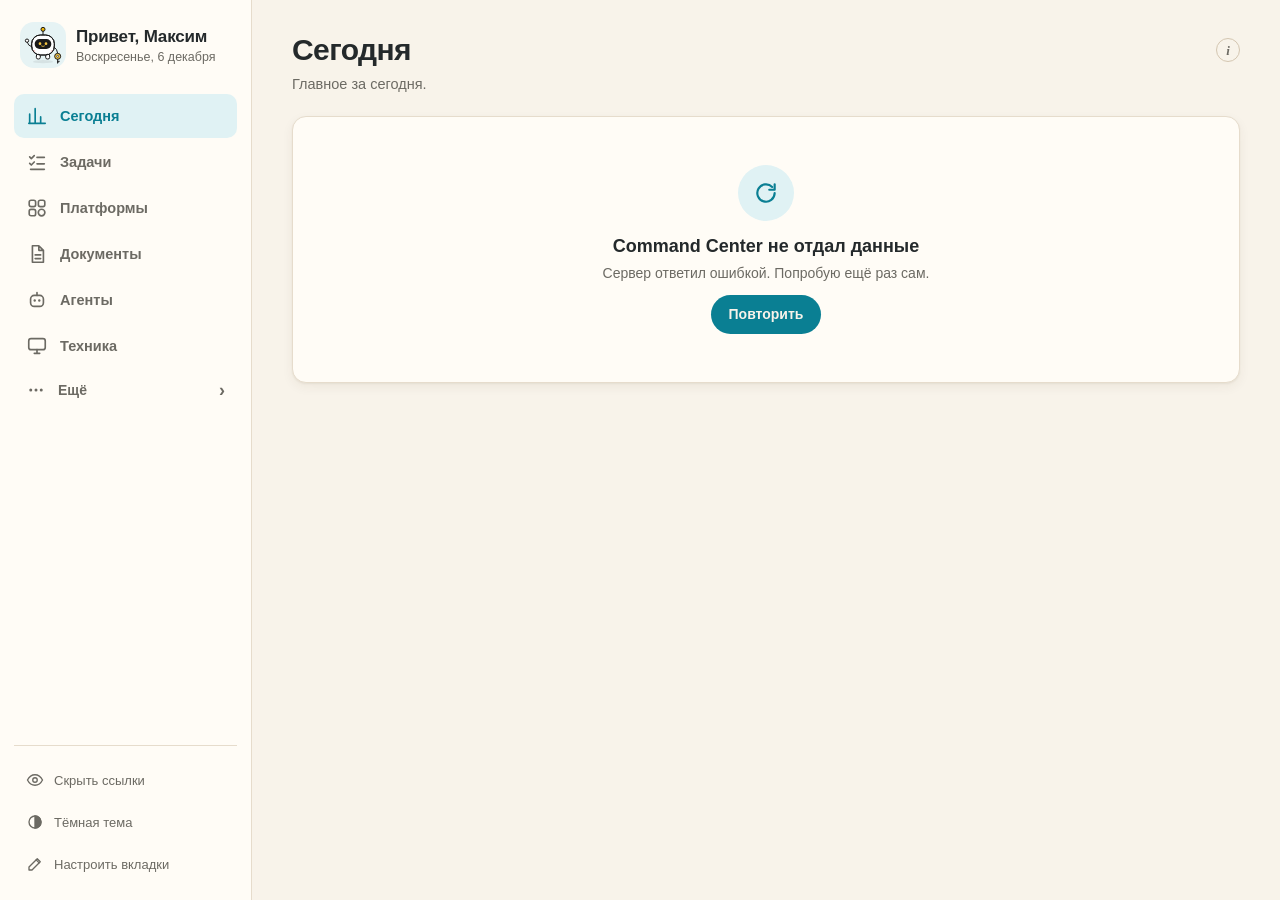
==== builder/mac-mini-dashboard/index.html @ ba843c33 "Задачи: галочка «завершить» сразу отмечается, статус на карточке, повтор при смене ревизии, плашка «" ====
<!DOCTYPE html>
<html lang="ru">
<head>
<meta charset="UTF-8">
<meta name="viewport" content="width=device-width, initial-scale=1.0">
<title>Command Center</title>
<!-- Mark 2026-10-22: an icon on the phone home screen that opens the site full screen, like an app.
     use-credentials: the site sits behind Cloudflare Access, so the manifest needs the login cookie. -->
<link rel="manifest" href="/dashboard-assets/manifest.json" crossorigin="use-credentials">
<link rel="icon" type="image/png" sizes="32x32" href="/dashboard-assets/favicon-32.png">
<link rel="apple-touch-icon" href="/dashboard-assets/apple-touch-icon.png">
<meta name="apple-mobile-web-app-capable" content="yes">
<meta name="mobile-web-app-capable" content="yes">
<meta name="apple-mobile-web-app-title" content="Command">
<meta name="apple-mobile-web-app-status-bar-style" content="default">
<meta name="theme-color" content="#f8f3ea">
<script>
// One light or dark choice for the whole Command Center, per browser, set before the first paint.
// Light unless this browser picked dark (Mark 2026-10-14: light by default, whatever the system says).
// A new key, so an older dark pick does not stick (v3: Mark 2026-10-23 asked again for light by default).
document.documentElement.dataset.theme = 'light';
try {
  if (localStorage.getItem('command-center.theme.v3') === 'dark') document.documentElement.dataset.theme = 'dark';
} catch (error) { /* stays light */ }
const CC_LINKS_KEY = 'command-center.links-hidden.v1';
try {
  document.documentElement.toggleAttribute('data-links-hidden', localStorage.getItem(CC_LINKS_KEY) === 'true');
} catch (error) { /* Links stay visible if storage is unavailable. */ }
</script>
<style>
/* One design for every tab (Mark 2026-10-14): the Property OS tokens of MAIN MANAGER, light and dark,
   with one switch for the whole page. The older names (--bg, --card, --text…) point at them. */
:root {
  color-scheme: light;
  --mm-background: #f8f3ea;
  --mm-surface: #fffcf6;
  --mm-ink: #24292b;
  --mm-muted: #6c6a63;
  --mm-line: #e6dccc;
  --mm-accent: #0a7f93;
  --mm-surface-hover: #f1eadf;
  --mm-control-line: #d4c6b1;
  --mm-selection: #e0f2f4;
  --mm-danger: #b8321a;
  --mm-success: #1d7a46;
  --mm-warning: #a35a0c;
  --mm-info: #2f63a8;
  --mm-violet: #6b4fbf;
  --mm-success-soft: #e3f3e8;
  --mm-warning-soft: #fbedd9;
  --mm-danger-soft: #f9e3dd;
  --mm-info-soft: #e5edf8;
  --mm-claude: #c9652a;
  --mm-codex: #0e9fb5;
  --mm-pr: #a8a094;
  --mm-tint-command-center: #dff0f2; --mm-tint-financial: #fdf1c7; --mm-tint-mydictionary: #e7effb; --mm-tint-health: #fbe7e7;
  --mm-tint-ai-singularity: #f0edfd; --mm-tint-context-news: #fcecda; --mm-tint-accountable: #e2f3e7; --mm-tint-jarvis: #ebeff3; --mm-tint-other: #f1eadf;
  --mm-tint-property-os: #fbf3cf; --mm-tint-pixel-agents: #e1f4ec; --mm-tint-closeness-mirror: #eceefb; --mm-tint-sushi-parisien: #fcebe0; --mm-tint-n8n: #fae8f1;
  --mm-shadow: 0 6px 20px rgb(60 45 20 / .12);
  --mm-shadow-soft: 0 1px 2px rgb(60 45 20 / .06), 0 4px 12px rgb(60 45 20 / .06);
}
@media (prefers-color-scheme: dark) {
  :root:not([data-theme="light"]) {
    color-scheme: dark;
    --mm-background: #171512; --mm-surface: #221f1a; --mm-ink: #f1ece4; --mm-muted: #a69d90; --mm-line: #332e27;
    --mm-accent: #3cc7d9; --mm-surface-hover: #2b2721; --mm-control-line: #4a4238; --mm-selection: #123a40;
    --mm-danger: #ff8a73; --mm-success: #5fcf8f; --mm-warning: #f0a24e; --mm-info: #84b4f0; --mm-violet: #b6a2f2;
    --mm-success-soft: #16301f; --mm-warning-soft: #3a2a12; --mm-danger-soft: #3d1d17; --mm-info-soft: #172a42;
    --mm-claude: #d4733a; --mm-codex: #159aad; --mm-pr: #6f675c;
    --mm-tint-command-center: #15353a; --mm-tint-financial: #3a3016; --mm-tint-mydictionary: #1b2b40; --mm-tint-health: #3b2023;
    --mm-tint-ai-singularity: #2a2542; --mm-tint-context-news: #3a2a19; --mm-tint-accountable: #183424; --mm-tint-jarvis: #262c34; --mm-tint-other: #2b2721;
    --mm-tint-property-os: #383114; --mm-tint-pixel-agents: #163226; --mm-tint-closeness-mirror: #24284a; --mm-tint-sushi-parisien: #3a2619; --mm-tint-n8n: #3a1d2b;
    --mm-shadow: 0 6px 20px rgb(0 0 0 / .45); --mm-shadow-soft: 0 1px 2px rgb(0 0 0 / .35), 0 4px 12px rgb(0 0 0 / .25);
  }
}
:root[data-theme="dark"] {
  color-scheme: dark;
  --mm-background: #171512; --mm-surface: #221f1a; --mm-ink: #f1ece4; --mm-muted: #a69d90; --mm-line: #332e27;
  --mm-accent: #3cc7d9; --mm-surface-hover: #2b2721; --mm-control-line: #4a4238; --mm-selection: #123a40;
  --mm-danger: #ff8a73; --mm-success: #5fcf8f; --mm-warning: #f0a24e; --mm-info: #84b4f0; --mm-violet: #b6a2f2;
  --mm-success-soft: #16301f; --mm-warning-soft: #3a2a12; --mm-danger-soft: #3d1d17; --mm-info-soft: #172a42;
  --mm-claude: #d4733a; --mm-codex: #159aad; --mm-pr: #6f675c;
  --mm-tint-command-center: #15353a; --mm-tint-financial: #3a3016; --mm-tint-mydictionary: #1b2b40; --mm-tint-health: #3b2023;
  --mm-tint-ai-singularity: #2a2542; --mm-tint-context-news: #3a2a19; --mm-tint-accountable: #183424; --mm-tint-jarvis: #262c34; --mm-tint-other: #2b2721;
  --mm-tint-property-os: #383114; --mm-tint-pixel-agents: #163226; --mm-tint-closeness-mirror: #24284a; --mm-tint-sushi-parisien: #3a2619; --mm-tint-n8n: #3a1d2b;
  --mm-shadow: 0 6px 20px rgb(0 0 0 / .45); --mm-shadow-soft: 0 1px 2px rgb(0 0 0 / .35), 0 4px 12px rgb(0 0 0 / .25);
}
:root {
  --bg: var(--mm-background);
  --bg2: var(--mm-surface-hover);
  --card: var(--mm-surface);
  --border: var(--mm-line);
  --border2: var(--mm-control-line);
  --text: var(--mm-ink);
  --text2: var(--mm-muted);
  --muted: var(--mm-muted);
  --accent: var(--mm-accent);
  --accent2: var(--mm-accent);
  --accent-bg: var(--mm-selection);
  --green: var(--mm-success);
  --green-bg: var(--mm-success-soft);
  --red: var(--mm-danger);
  --red-bg: var(--mm-danger-soft);
  --blue: var(--mm-info);
  --blue-bg: var(--mm-info-soft);
  --purple: var(--mm-violet);
  --orange: var(--mm-warning);
  --orange-bg: var(--mm-warning-soft);
  --shadow: var(--mm-shadow-soft);
  --shadow-lg: var(--mm-shadow);
  --radius: 14px;
  --radius-sm: 10px;
  --cc-font: -apple-system, BlinkMacSystemFont, 'Segoe UI', Arial, sans-serif;
  --cc-tabbar: 70px; /* phone tab bar: icon plus a label of up to two lines */
}
* { margin: 0; padding: 0; box-sizing: border-box; }
/* overflow-x: clip, not hidden: «hidden» turns html/body into scroll boxes, and the sticky sidebar
   then scrolls away with the page (Mark 2026-10-20). «hidden» stays only as a fallback for old browsers. */
html { width: 100%; overflow-x: hidden; overflow-x: clip; }
body { font-family: var(--cc-font); background: var(--bg); color: var(--text); min-height: 100vh; width: 100%; overflow-x: hidden; overflow-x: clip; }

.container { width: 100%; max-width: 1400px; min-width: 0; margin: 0 auto; padding: 32px 40px; }

/* Header */
.header { display: flex; justify-content: space-between; align-items: flex-start; margin-bottom: 32px; }
.header-left h1 { font-size: 32px; font-weight: 700; }
.header-left .subtitle { font-size: 14px; color: var(--text2); margin-top: 4px; }
.header-stats { display: flex; gap: 32px; }
.stat-box { text-align: center; }
.stat-box .stat-value { font-size: 36px; font-weight: 800; }
.stat-box .stat-label { font-size: 12px; color: var(--text2); text-transform: uppercase; letter-spacing: 0.5px; }

/* Nav */
.nav-pills { display: flex; gap: 4px; margin-bottom: 28px; background: var(--bg2); padding: 4px; border-radius: 12px; width: fit-content; max-width: 100%; overflow-x: auto; overscroll-behavior-x: contain; -webkit-overflow-scrolling: touch; scrollbar-width: none; }
.nav-pills::-webkit-scrollbar { display: none; }
.nav-pill { flex: 0 0 auto; min-height: 44px; padding: 10px 24px; border-radius: 10px; font-size: 14px; font-weight: 500; color: var(--text2); cursor: pointer; border: none; background: none; transition: color 0.2s ease, background-color 0.2s ease, box-shadow 0.2s ease; display: flex; align-items: center; gap: 8px; white-space: nowrap; }
.nav-pill:hover { color: var(--text); }
.nav-pill:focus-visible { outline: 2px solid var(--mm-accent); outline-offset: 2px; }
.nav-pill.active { background: var(--card); color: var(--text); box-shadow: 0 1px 4px rgba(0,0,0,0.06); }
.nav-pill .pill-icon { font-size: 16px; }
.nav-pill .pill-badge { font-size: 11px; background: var(--accent-bg); color: var(--accent); padding: 2px 8px; border-radius: 6px; font-weight: 600; }
.tab-name-customizer { margin: -18px 0 24px; }
.tab-name-customizer > button,
.tab-name-actions button { min-height: 44px; padding: 9px 14px; border: 1px solid var(--border2); border-radius: 10px; background: var(--card); color: var(--text2); font: inherit; font-size: 13px; font-weight: 600; cursor: pointer; transition: color 0.2s ease, border-color 0.2s ease, background-color 0.2s ease; }
.tab-name-customizer > button:hover,
.tab-name-actions button:hover { color: var(--text); border-color: var(--accent); }
.tab-name-customizer button:focus-visible,
.tab-name-field input:focus-visible { outline: 2px solid var(--mm-accent); outline-offset: 2px; }
.tab-name-dialog {
  width: min(560px, calc(100vw - 32px)); max-width: none; max-height: min(86vh, 720px); margin: auto; padding: 0;
  border: 1px solid var(--mm-line); border-radius: 16px; background: var(--mm-background);
  color: var(--mm-ink); box-shadow: var(--mm-shadow); overflow: auto; overscroll-behavior: contain;
}
.tab-name-dialog::backdrop { background: rgba(20, 16, 10, .45); }
/* Browsers without a native <dialog> still need the closed window hidden. */
.tab-name-dialog:not([open]) { display: none; }
html:has(.tab-name-dialog[open]) { overflow: hidden; }
.tab-name-editor { margin: 0; padding: 16px 20px 18px; }
.tab-name-head { display: flex; align-items: center; gap: 10px; margin-bottom: 14px; }
.tab-name-editor-title { display: block; font-size: 17px; font-weight: 750; }
.tab-name-close {
  display: grid; place-items: center; width: 40px; height: 40px; margin-left: auto; padding: 0;
  border: 1px solid var(--mm-control-line); border-radius: 10px; background: transparent;
  color: var(--mm-ink); font: 600 18px/1 'Inter', -apple-system, sans-serif; cursor: pointer;
}
.tab-name-close:hover { color: var(--mm-accent); border-color: var(--mm-accent); }
.tab-name-close:focus-visible { outline: 2px solid var(--mm-accent); outline-offset: 2px; }
.tab-name-status:empty { display: none; }
@media (max-width: 600px) {
  .tab-name-dialog { width: 100vw; max-height: 88vh; margin: auto 0 0; border-radius: 16px 16px 0 0; border-bottom: 0; }
  .tab-name-editor { padding: 14px 16px calc(18px + env(safe-area-inset-bottom)); }
  .tab-name-fields { grid-template-columns: minmax(0, 1fr); }
}
.tab-name-fields { display: grid; grid-template-columns: repeat(2, minmax(0, 1fr)); gap: 10px 12px; }
.tab-name-field { display: grid; gap: 5px; color: var(--text2); font-size: 12px; }
.tab-name-field input { width: 100%; min-height: 44px; padding: 9px 11px; border: 1px solid var(--border2); border-radius: 9px; background: var(--bg); color: var(--text); font: inherit; font-size: 14px; }
.tab-name-field input[aria-invalid="true"] { border-color: var(--red); }
.tab-name-actions { display: flex; flex-wrap: wrap; gap: 8px; margin-top: 14px; }
.tab-name-actions button[type="submit"] { color: var(--mm-accent); border-color: var(--mm-accent); background: var(--accent-bg); }
.tab-name-status { min-height: 20px; margin-top: 8px; color: var(--text2); font-size: 12px; line-height: 1.5; }

/* Cards */
.card { background: var(--card); border-radius: var(--radius); border: 1px solid var(--border); box-shadow: var(--shadow); padding: 24px; transition: box-shadow 0.2s; }
.card:hover { box-shadow: var(--shadow-lg); }
.card-title { font-size: 16px; font-weight: 600; margin-bottom: 16px; display: flex; align-items: center; justify-content: space-between; }
.card-title .refresh-btn { width: 20px; height: 20px; cursor: pointer; opacity: 0.4; transition: opacity 0.2s; background: none; border: none; }
.card-title .refresh-btn:hover { opacity: 0.8; }

/* Machine header */
.machine-header { display: flex; align-items: center; gap: 12px; margin-bottom: 20px; padding-bottom: 16px; border-bottom: 1px solid var(--border); }
.machine-icon { width: 40px; height: 40px; border-radius: 10px; display: flex; align-items: center; justify-content: center; font-size: 20px; }
.machine-icon.mini { background: var(--blue-bg); }
.machine-icon.air { background: var(--mm-tint-ai-singularity); }
.machine-name { font-size: 18px; font-weight: 700; }
.machine-status { font-size: 12px; color: var(--text2); display: flex; align-items: center; gap: 6px; }
.machine-info { flex: 1; }
.machine-badge { font-size: 11px; padding: 4px 12px; border-radius: 6px; font-weight: 600; }
.machine-badge.online { background: var(--green-bg); color: var(--green); }
.machine-badge.offline { background: var(--red-bg); color: var(--red); }
.machine-health { display: grid; grid-template-columns: repeat(auto-fit, minmax(150px, 1fr)); gap: 10px; margin: -4px 0 20px; }
.machine-health:empty { display: none; }
.machine-qwen-head { display: flex; align-items: center; justify-content: space-between; gap: 12px; }
.machine-qwen-head .machine-care-title { display: flex; align-items: baseline; gap: 8px; flex-wrap: wrap; }
.machine-qwen-state { font-size: 14px; font-weight: 600; color: var(--text2); }
.machine-qwen.is-on .machine-qwen-state { color: var(--green); }
.machine-qwen.is-busy .machine-qwen-state { color: var(--orange, #d97706); }
.qwen-switch { position: relative; flex: none; width: 52px; height: 30px; border-radius: 15px; border: 1px solid var(--border); background: var(--border); cursor: pointer; padding: 0; transition: background .2s; }
.qwen-switch > span { position: absolute; top: 3px; left: 3px; width: 22px; height: 22px; border-radius: 50%; background: #fff; box-shadow: 0 1px 3px rgba(0,0,0,.3); transition: transform .2s; }
.qwen-switch[aria-checked="true"] { background: var(--green); border-color: var(--green); }
.qwen-switch[aria-checked="true"] > span { transform: translateX(22px); }
.qwen-switch:disabled { opacity: .6; cursor: wait; }
.qwen-switch:focus-visible { outline: 2px solid var(--text); outline-offset: 2px; }
@media (prefers-reduced-motion: reduce) { .qwen-switch, .qwen-switch > span { transition: none; } }
.machine-qwen-note { margin: 8px 0 0; font-size: 14px; color: var(--text2); }
.machine-qwen-note.is-error { color: var(--red); }
.machine-health-item { display: grid; gap: 4px; text-align: left; padding: 12px 14px; border-radius: 12px; border: 1px solid var(--border); background: var(--card, transparent); color: var(--text); font: inherit; cursor: pointer; }
.machine-health-item:hover { border-color: var(--text2); }
.machine-health-label { font-size: 12px; color: var(--text2); }
.machine-health-row { display: flex; align-items: baseline; justify-content: space-between; gap: 8px; flex-wrap: wrap; }
.machine-health-word { font-size: 16px; font-weight: 600; }
.machine-health-value { font-size: 14px; font-weight: 600; color: var(--text); font-variant-numeric: tabular-nums; white-space: nowrap; }
.machine-health-bar { display: block; height: 4px; border-radius: 2px; background: var(--border); overflow: hidden; }
.machine-health-bar > span { display: block; height: 100%; background: var(--green); }
.machine-health-item.is-ok .machine-health-word { color: var(--green); }
.machine-health-item.is-warn .machine-health-word { color: var(--orange, #d97706); }
.machine-health-item.is-warn .machine-health-bar > span { background: var(--orange, #d97706); }
.machine-health-item.is-bad { border-color: var(--red); background: var(--red-bg); }
.machine-health-item.is-bad .machine-health-word { color: var(--red); }
.machine-health-item.is-bad .machine-health-bar > span { background: var(--red); }
.machine-health-item.is-unknown .machine-health-word { color: var(--text2); }
@media (max-width: 640px) { .machine-health { gap: 6px; } .machine-health-item { padding: 10px; } .machine-health-word { font-size: 14px; } .machine-health-value { font-size: 12px; } }
/* Mark 2026-11-02: how the MacBook Pro is looked after (watchdog, hygiene, restart, firewall, updates). */
.machine-care { border: 1px solid var(--border); border-radius: 12px; padding: 16px; margin: 0 0 20px; background: var(--card, transparent); }
.machine-care[hidden] { display: none; }
.machine-care-head { display: flex; align-items: baseline; justify-content: space-between; gap: 8px; flex-wrap: wrap; margin-bottom: 10px; }
.machine-care-title { font-size: 16px; font-weight: 600; margin: 0; }
.machine-care-when { font-size: 12px; color: var(--text2); }
.machine-care-when.is-stale { color: var(--orange, #d97706); font-weight: 600; }
.machine-care-note { font-size: 13px; color: var(--text2); margin: 0; }
.machine-care-list { list-style: none; margin: 0; padding: 0; display: grid; grid-template-columns: repeat(2, minmax(0, 1fr)); gap: 8px; }
.machine-care-groups { display: grid; gap: 14px; }
.machine-care-group-head { display: flex; align-items: baseline; justify-content: space-between; gap: 8px; margin: 0 0 6px; }
.machine-care-group-title { margin: 0; font-size: 12px; font-weight: 600; letter-spacing: .4px; text-transform: uppercase; color: var(--text2); }
.machine-care-group-sum { font-size: 12px; color: var(--green); }
.machine-care-group-sum.has-issues { color: var(--orange, #d97706); font-weight: 600; }
.machine-care-group-sum.is-unknown { color: var(--text2); }
.machine-care-row { display: grid; grid-template-columns: 10px 1fr; gap: 4px 10px; align-items: start; padding: 10px 12px; border-radius: 10px; background: var(--bg2, rgba(127,127,127,.06)); }
.machine-care-dot { width: 10px; height: 10px; border-radius: 50%; margin-top: 4px; background: var(--text2); }
.machine-care-row.is-ok .machine-care-dot { background: var(--green); }
.machine-care-row.is-warn .machine-care-dot { background: var(--orange, #d97706); }
.machine-care-row.is-bad .machine-care-dot { background: var(--red); }
.machine-care-line { display: flex; justify-content: space-between; gap: 8px; flex-wrap: wrap; }
.machine-care-label { font-size: 13px; color: var(--text2); }
.machine-care-word { font-size: 14px; font-weight: 600; }
.machine-care-row.is-ok .machine-care-word { color: var(--green); }
.machine-care-row.is-warn .machine-care-word { color: var(--orange, #d97706); }
.machine-care-row.is-bad .machine-care-word { color: var(--red); }
.machine-care-detail { grid-column: 2; font-size: 12px; color: var(--text2); overflow-wrap: anywhere; }
@media (max-width: 640px) { .machine-care { padding: 12px; } .machine-care-list { grid-template-columns: 1fr; } }
/* Temperature (Mark 2026-11-08 «температуру компьютера в технике … чтобы мог трекать») */
.machine-thermal { border: 1px solid var(--border); border-radius: 12px; padding: 16px; margin: 0 0 20px; background: var(--card, transparent); }
.machine-thermal[hidden] { display: none; }
.machine-thermal-now { display: flex; align-items: baseline; gap: 12px; flex-wrap: wrap; margin-bottom: 4px; }
.machine-thermal-value { font-size: 36px; font-weight: 700; line-height: 1; font-variant-numeric: tabular-nums; }
.machine-thermal-word { font-size: 15px; font-weight: 600; }
.machine-thermal.is-ok .machine-thermal-word, .machine-thermal.is-ok .machine-thermal-value { color: var(--green); }
.machine-thermal.is-warn .machine-thermal-word, .machine-thermal.is-warn .machine-thermal-value { color: var(--orange, #d97706); }
.machine-thermal.is-bad .machine-thermal-word, .machine-thermal.is-bad .machine-thermal-value { color: var(--red); }
.machine-thermal-detail { font-size: 12px; color: var(--text2); margin: 0 0 10px; overflow-wrap: anywhere; }
.machine-thermal-chart { display: block; width: 100%; height: 72px; }
.machine-thermal-chart .line { fill: none; stroke: var(--text, currentColor); stroke-width: 1.5; vector-effect: non-scaling-stroke; }
.machine-thermal-chart .limit { stroke: var(--red); stroke-width: 1; stroke-dasharray: 3 3; vector-effect: non-scaling-stroke; opacity: .7; }
.machine-thermal-chart .warm { stroke: var(--orange, #d97706); stroke-width: 1; stroke-dasharray: 2 4; vector-effect: non-scaling-stroke; opacity: .6; }
.machine-thermal-axis { display: flex; justify-content: space-between; font-size: 11px; color: var(--text2); margin-top: 2px; }
.machine-thermal-days { list-style: none; margin: 12px 0 0; padding: 0; display: grid; grid-template-columns: repeat(7, minmax(0, 1fr)); gap: 6px; }
.machine-thermal-day { padding: 6px 4px; border-radius: 8px; background: var(--bg2, rgba(127,127,127,.06)); text-align: center; font-size: 11px; color: var(--text2); }
.machine-thermal-day b { display: block; font-size: 14px; color: var(--text, inherit); font-variant-numeric: tabular-nums; }
.machine-thermal-day.is-warn b { color: var(--orange, #d97706); }
.machine-thermal-day.is-bad b { color: var(--red); }
@media (max-width: 640px) { .machine-thermal { padding: 12px; } .machine-thermal-days { gap: 4px; } .machine-thermal-day { padding: 6px 2px; } .machine-thermal-day b { font-size: 13px; } }

/* Grid layouts */
.grid { display: grid; gap: 20px; }
.grid-2col { grid-template-columns: 2fr 1fr; }
.grid-3col { grid-template-columns: 1fr 1fr 1fr; }
.grid-full { grid-template-columns: 1fr; }

/* Services — Render-like table */
.svc-table { width: 100%; border-collapse: separate; border-spacing: 0; }
.svc-table th { text-align: left; font-size: 11px; font-weight: 600; color: var(--muted); text-transform: uppercase; letter-spacing: 0.5px; padding: 8px 12px; border-bottom: 1px solid var(--border); }
.svc-table td { padding: 12px; border-bottom: 1px solid var(--border); font-size: 13px; vertical-align: middle; }
.svc-table tr:last-child td { border-bottom: none; }
.svc-table tr:hover td { background: var(--bg); }
.svc-table tr { cursor: pointer; }
.svc-name-cell { display: flex; align-items: center; gap: 10px; }
.svc-name { font-weight: 600; }
.svc-desc { font-size: 11px; color: var(--muted); }
.status-dot { width: 8px; height: 8px; border-radius: 50%; flex-shrink: 0; display: inline-block; }
.status-dot.running { background: var(--green); box-shadow: 0 0 6px rgba(34,197,94,0.4); animation: pulse-green 2s infinite; }
.status-dot.stopped { background: var(--red); opacity: 0.5; }
@keyframes pulse-green { 0%,100% { box-shadow: 0 0 6px rgba(34,197,94,0.4); } 50% { box-shadow: 0 0 12px rgba(34,197,94,0.6); } }
.svc-badge { display: inline-block; padding: 3px 10px; border-radius: 6px; font-size: 11px; font-weight: 600; }
.svc-badge.deployed { background: var(--green-bg); color: var(--green); }
.svc-badge.stopped { background: var(--red-bg); color: var(--red); }
.svc-badge.scheduled { background: var(--blue-bg); color: var(--blue); }
.svc-runtime { font-size: 11px; color: var(--text2); background: var(--bg2); padding: 3px 8px; border-radius: 4px; display: inline-block; }
.svc-port { display: inline-block; background: var(--accent-bg); color: var(--accent); padding: 2px 8px; border-radius: 6px; font-size: 11px; font-weight: 600; }
.svc-btn { display: inline-block; padding: 4px 12px; border-radius: 6px; font-size: 11px; font-weight: 500; border: 1px solid var(--border2); background: var(--card); cursor: pointer; transition: all 0.15s; }
.svc-btn:hover { background: var(--bg2); }
.svc-btn.start { color: var(--green); border-color: var(--green); }
.svc-btn.stop { color: var(--red); border-color: var(--red); }
.svc-readonly { font-size: 11px; font-weight: 600; color: var(--muted); }
.svc-expand { display: none; }
.svc-expand.open { display: table-row; }
.svc-expand td { background: var(--bg); padding: 16px 12px 16px 44px; }
.svc-detail-grid { display: grid; grid-template-columns: 1fr 1fr; gap: 12px 24px; }
.svc-detail-item { }
.svc-detail-label { font-size: 10px; font-weight: 600; color: var(--muted); text-transform: uppercase; letter-spacing: 0.5px; margin-bottom: 2px; }
.svc-detail-value { font-size: 12px; font-family: 'JetBrains Mono', 'SF Mono', monospace; word-break: break-all; }
.svc-env-table { width: 100%; margin-top: 8px; }
.svc-env-table td { padding: 4px 8px; font-size: 12px; font-family: 'JetBrains Mono', 'SF Mono', monospace; border-bottom: 1px solid var(--border); }
.svc-env-table td:first-child { font-weight: 600; color: var(--text); width: 40%; }
.svc-env-table td:last-child { color: var(--text2); }
.svc-cat-header { padding: 16px 12px 8px; font-size: 12px; font-weight: 700; color: var(--text2); text-transform: uppercase; letter-spacing: 0.5px; display: flex; align-items: center; gap: 8px; cursor: pointer; }
.svc-cat-header .svc-cat-count { font-size: 11px; font-weight: 500; background: var(--bg2); padding: 2px 8px; border-radius: 4px; }
/* Mark 2026-10-20: services as a short grouped list; red only for real problems. */
.svc-list { display: flex; flex-direction: column; gap: 4px; padding: 4px 4px 12px; }
.svc-summary { display: flex; align-items: center; gap: 10px; margin: 4px 4px 8px; padding: 12px 14px; border-radius: 12px; font-size: 14px; line-height: 1.35; }
.svc-summary.ok { background: var(--mm-success-soft); color: var(--mm-ink); }
.svc-summary.bad { background: var(--mm-danger-soft); color: var(--mm-ink); }
.svc-summary-icon { display: grid; place-items: center; flex: none; width: 24px; height: 24px; border-radius: 50%; color: #fff; font-weight: 800; font-size: 13px; }
.svc-summary.ok .svc-summary-icon { background: var(--mm-success); }
.svc-summary.bad .svc-summary-icon { background: var(--mm-danger); }
.svc-group { margin-top: 8px; }
.svc-group-title { margin: 0; padding: 8px 10px 4px; font-size: 12px; font-weight: 700; color: var(--mm-muted); letter-spacing: .02em; }
.svc-group-title span { font-weight: 500; margin-left: 4px; }
.svc-group-problem .svc-group-title { color: var(--mm-danger); }
.svc-item { border-radius: 10px; }
.svc-item:hover { background: var(--mm-surface-hover); }
.svc-line { display: flex; align-items: center; gap: 4px; }
.svc-open { flex: 1; min-width: 0; display: flex; align-items: center; gap: 12px; padding: 9px 10px; border: 0; border-radius: 10px; background: transparent; color: var(--mm-ink); font: inherit; text-align: left; cursor: pointer; }
.svc-open:focus-visible, .svc-archive-toggle:focus-visible { outline: 2px solid var(--mm-accent); outline-offset: 1px; }
.svc-dot { flex: none; width: 8px; height: 8px; border-radius: 50%; }
.svc-dot.ok { background: var(--mm-success); }
.svc-dot.bad { background: var(--mm-danger); }
.svc-dot.off { background: var(--mm-muted); opacity: .5; }
.svc-text { flex: 1; min-width: 0; display: flex; align-items: baseline; gap: 10px; }
.svc-text .svc-name { font-weight: 600; font-size: 14px; white-space: nowrap; }
.svc-text .svc-desc { font-size: 12.5px; color: var(--mm-muted); overflow: hidden; text-overflow: ellipsis; white-space: nowrap; }
.svc-state { flex: none; font-size: 12px; font-weight: 600; }
.svc-state.ok, .svc-state.off { color: var(--mm-muted); font-weight: 500; }
.svc-state.bad { color: var(--mm-danger); padding: 2px 8px; border-radius: 999px; background: var(--mm-danger-soft); }
.svc-archive-toggle { flex: none; display: grid; place-items: center; width: 32px; height: 32px; padding: 0; border: 1px solid transparent; border-radius: 8px; background: transparent; color: var(--mm-muted); cursor: pointer; opacity: .35; }
.svc-archive-toggle svg { width: 16px; height: 16px; }
.svc-item:hover .svc-archive-toggle, .svc-archive-toggle:focus-visible, .svc-item.archived .svc-archive-toggle { opacity: 1; }
.svc-archive-toggle:hover { color: var(--mm-accent); border-color: var(--mm-control-line); }
.svc-detail { margin: 0 8px 8px 30px; padding: 12px 14px; border-radius: 10px; background: var(--mm-surface); border: 1px solid var(--mm-line); }
.svc-detail[hidden] { display: none; }
.svc-detail-actions { margin-top: 12px; }
.svc-archive-bar { padding: 10px 6px 0; }
.svc-archive-problem { color: var(--red); font-weight: 600; margin-left: 4px; }
.svc-empty { margin: 8px 10px; color: var(--mm-muted); font-size: 13px; }
.svc-archive-dialog { width: min(720px, calc(100vw - 32px)); }
.svc-item.archived { opacity: .8; }
@media (max-width: 600px) {
  .svc-text { flex-direction: column; gap: 1px; }
  .svc-text .svc-desc { white-space: normal; }
  .svc-detail { margin-left: 8px; }
  .svc-detail-grid { grid-template-columns: 1fr; }
}
.svc-summary .svc-style-switch { margin-left: auto; display: inline-flex; gap: 2px; padding: 2px; border-radius: 8px; background: var(--mm-surface); border: 1px solid var(--mm-line); }
.svc-style-switch button { border: 0; border-radius: 6px; padding: 4px 10px; background: transparent; color: var(--mm-muted); font: 600 12px/1.2 'Inter', -apple-system, sans-serif; cursor: pointer; }
.svc-style-switch button[aria-pressed="true"] { background: var(--mm-background); color: var(--mm-ink); box-shadow: var(--mm-shadow-soft); }
.svc-style-switch button:focus-visible, .svc-row:focus-visible { outline: 2px solid var(--mm-accent); outline-offset: -2px; }
.svc-list .svc-table { margin-top: 4px; }
.svc-group-row td { padding: 0 !important; background: transparent !important; cursor: default; }
.svc-group-problem .svc-cat-header { color: var(--mm-danger); }
.svc-why { font-size: 11px; color: var(--mm-danger); margin-top: 2px; }
.svc-port.bad { background: var(--mm-danger-soft); color: var(--mm-danger); }
.svc-table .svc-archive-toggle { opacity: .35; }
.svc-table tr:hover .svc-archive-toggle, .svc-row.archived .svc-archive-toggle { opacity: 1; }
@media (max-width: 600px) {
  .svc-list .svc-table th:nth-child(4), .svc-list .svc-table td:nth-child(4),
  .svc-list .svc-table th:nth-child(5), .svc-list .svc-table td:nth-child(5),
  .svc-list .svc-table th:nth-child(6), .svc-list .svc-table td:nth-child(6) { display: none; }
  .svc-list .svc-table td { padding: 10px 6px; }
  .svc-list .svc-table { min-width: 0; }
  .svc-summary { flex-wrap: wrap; }
}
/* Legacy grid for Air tab */
.services-grid { display: grid; grid-template-columns: 1fr 1fr 1fr; gap: 12px; }
.service-card { background: var(--bg); border-radius: var(--radius-sm); padding: 16px; border: 1px solid var(--border); transition: all 0.2s; }
.service-card:hover { border-color: var(--border2); }
.service-header { display: flex; align-items: center; justify-content: space-between; margin-bottom: 6px; }
.service-name { font-size: 13px; font-weight: 600; }
.service-meta { font-size: 11px; color: var(--muted); margin-bottom: 4px; }
.service-port { display: inline-block; background: var(--accent-bg); color: var(--accent); padding: 2px 8px; border-radius: 6px; font-size: 11px; font-weight: 600; }
.service-btn { display: inline-block; margin-top: 8px; padding: 4px 12px; border-radius: 6px; font-size: 11px; font-weight: 500; border: 1px solid var(--border2); background: var(--card); cursor: pointer; transition: all 0.15s; }
.service-btn:hover { background: var(--bg2); }
.service-btn.start { color: var(--green); border-color: var(--green); }
.service-btn.stop { color: var(--red); border-color: var(--red); }

/* Gauges */
.gauge-list { display: flex; flex-direction: column; gap: 20px; }
.gauge-item label { font-size: 13px; font-weight: 500; color: var(--text2); display: flex; justify-content: space-between; margin-bottom: 8px; }
.gauge-item label span { font-weight: 600; color: var(--text); }
.gauge-bar { height: 8px; background: var(--bg2); border-radius: 4px; overflow: hidden; }
.gauge-fill { height: 100%; border-radius: 4px; transition: width 0.6s ease; }
.gauge-fill.cpu { background: var(--accent); }
.gauge-fill.ram { background: var(--blue); }
.gauge-fill.disk { background: var(--purple); }
.uptime-badge { display: inline-block; background: var(--green-bg); color: var(--green); padding: 6px 14px; border-radius: 8px; font-size: 13px; font-weight: 600; margin-top: 8px; }

/* Costs */
.cost-row { display: flex; justify-content: space-between; align-items: center; padding: 12px 16px; border-radius: var(--radius-sm); margin-bottom: 8px; }
.cost-row.render { background: var(--red-bg); text-decoration: line-through; color: var(--red); }
.cost-row.mini { background: var(--green-bg); color: var(--green); }
.cost-label { font-size: 14px; font-weight: 500; }
.cost-value { font-size: 20px; font-weight: 700; }
.savings-box { background: var(--accent-bg); border-radius: var(--radius-sm); padding: 16px; text-align: center; margin-top: 8px; }
.savings-value { font-size: 28px; font-weight: 800; color: var(--accent); }
.savings-label { font-size: 12px; color: var(--text2); margin-top: 4px; }

/* Hooks */
.hook-item { display: flex; align-items: center; gap: 12px; padding: 10px 14px; background: var(--bg); border-radius: var(--radius-sm); border: 1px solid var(--border); margin-bottom: 8px; }
.hook-icon { font-size: 16px; }
.hook-info { flex: 1; }
.hook-name { font-size: 13px; font-weight: 600; }
.hook-desc { font-size: 11px; color: var(--muted); }
.hook-event { font-size: 10px; background: var(--blue-bg); color: var(--blue); padding: 2px 8px; border-radius: 4px; font-weight: 600; }

/* Finances */
.finance-row { display: flex; justify-content: space-between; align-items: center; padding: 12px 0; border-bottom: 1px solid var(--border); }
.finance-row:last-child { border-bottom: none; }
.finance-project { font-size: 13px; font-weight: 600; }
.finance-detail { font-size: 11px; color: var(--muted); }
.finance-amount { font-size: 14px; font-weight: 700; }
.finance-amount.received { color: var(--green); }
.finance-amount.pending { color: var(--orange); }
.finance-total { display: flex; justify-content: space-between; padding: 14px 16px; background: var(--accent-bg); border-radius: var(--radius-sm); margin-top: 12px; font-weight: 700; }

/* Logs */
.log-tabs { display: flex; gap: 8px; margin-bottom: 12px; flex-wrap: wrap; }
.log-tab { padding: 4px 12px; border-radius: 6px; font-size: 12px; font-weight: 500; border: 1px solid var(--border); background: var(--bg); cursor: pointer; transition: all 0.15s; }
.log-tab:hover { border-color: var(--accent); }
.log-tab.active { background: var(--accent-bg); border-color: var(--accent); color: var(--accent); }
.log-output { background: #1E1E1E; color: #D4D4D4; border-radius: var(--radius-sm); padding: 16px; font-family: 'JetBrains Mono', 'SF Mono', monospace; font-size: 12px; line-height: 1.6; max-height: 300px; overflow-y: auto; white-space: pre-wrap; word-break: break-all; }

/* Section */
.section { display: none; }
.section.active { display: block; }

/* Header greeting */
.header-hello { display: flex; align-items: center; gap: 14px; }
.header-mascot { width: 58px; height: 58px; flex: 0 0 auto; }
.nav-pill .pill-icon svg { display: block; width: 18px; height: 18px; }

/* Platforms */
.platforms-header {
  position: relative;
  display: grid;
  grid-template-columns: minmax(0, 1fr) auto 132px;
  gap: 24px;
  align-items: center;
  margin-bottom: 22px;
  padding: 26px 28px;
  border: 1px solid rgba(234,179,8,0.22);
  border-radius: var(--radius);
  background: var(--accent-bg);
  overflow: hidden;
}
.platforms-eyebrow {
  color: var(--mm-accent);
  font-size: 11px;
  font-weight: 800;
  letter-spacing: 0.9px;
  text-transform: uppercase;
}
.platforms-title {
  margin-top: 5px;
  font-size: 28px;
  font-weight: 800;
  letter-spacing: -0.4px;
}
.platforms-copy {
  max-width: 560px;
  margin-top: 6px;
  color: var(--text2);
  font-size: 13px;
  line-height: 1.55;
}
.platforms-hero-mascot {
  width: 132px;
  height: 132px;
  justify-self: end;
}
.platforms-legend {
  display: grid;
  gap: 8px;
  margin: 0;
  padding: 0;
  list-style: none;
}
.platforms-legend li {
  display: grid;
  grid-template-columns: 26px auto;
  column-gap: 10px;
  align-items: center;
  min-width: 220px;
  padding: 8px 12px;
  border: 1px solid var(--border2);
  border-radius: 12px;
  background: var(--card);
}
.platforms-legend li svg { grid-row: 1 / span 2; width: 26px; height: 26px; }
.platforms-legend li strong { font-size: 12px; font-weight: 750; }
.platforms-legend li small { color: var(--text2); font-size: 11px; }
.platform-access {
  display: inline-flex;
  align-items: center;
  gap: 5px;
  width: fit-content;
  border: 1px solid var(--border2);
  border-radius: 6px;
  background: var(--card);
  color: var(--text2);
  padding: 3px 7px;
  font-size: 10px;
  font-weight: 700;
  letter-spacing: 0.25px;
  text-transform: uppercase;
  white-space: nowrap;
}
.platform-access-icon { width: 14px; height: 14px; flex: 0 0 auto; }
.platform-access.private { background: var(--mm-warning-soft); color: var(--mm-warning); border-color: transparent; }
.platform-access.public { background: var(--mm-success-soft); color: var(--mm-success); border-color: transparent; }
.platform-directory {
  display: grid;
  grid-template-columns: repeat(auto-fit, minmax(min(100%, 320px), 1fr));
  grid-auto-rows: auto;
  align-items: start;
  gap: 12px;
}
.platform-entry {
  --platform-tint: var(--bg2);
  position: relative;
  min-width: 0;
  touch-action: pan-y;
  display: grid;
  grid-template-columns: 80px minmax(0, 1fr);
  align-content: start;
  border: 1px solid var(--border);
  border-radius: var(--radius);
  background: var(--card);
  box-shadow: var(--shadow);
  overflow: hidden;
  transition: transform 0.2s ease, box-shadow 0.2s ease;
}
.platform-entry:hover { transform: translateY(-2px); box-shadow: var(--shadow-lg); }
.platform-entry.is-reordering { touch-action: none; user-select: none; -webkit-user-select: none; border-color: var(--accent); box-shadow: 0 0 0 3px var(--mm-selection), var(--shadow-lg); }
.platform-entry.priority {
  grid-column: auto;
  grid-template-columns: 80px minmax(0, 1fr);
  border-color: var(--mm-control-line);
}
.platform-entry[data-platform-id="financial"] { --platform-tint: var(--mm-tint-financial); }
.platform-entry[data-platform-id="mydictionary"] { --platform-tint: var(--mm-tint-mydictionary); }
.platform-entry[data-platform-id="health"] { --platform-tint: var(--mm-tint-health); }
.platform-entry[data-platform-id="ai-singularity"] { --platform-tint: var(--mm-tint-ai-singularity); }
.platform-entry[data-platform-id="context-news"] { --platform-tint: var(--mm-tint-context-news); }
.platform-entry[data-platform-id="accountable"] { --platform-tint: var(--mm-tint-accountable); }
.platform-entry[data-platform-id="jarvis"] { --platform-tint: var(--mm-tint-jarvis); }
.platform-entry[data-platform-id="property-os"] { --platform-tint: var(--mm-tint-property-os); }
.platform-entry[data-platform-id="pixel-agents"] { --platform-tint: var(--mm-tint-pixel-agents); }
.platform-entry[data-platform-id="closeness-mirror"] { --platform-tint: var(--mm-tint-closeness-mirror); }
.platform-entry[data-platform-id="sushi-parisien"] { --platform-tint: var(--mm-tint-sushi-parisien); }
.platform-entry[data-platform-id="n8n"] { --platform-tint: var(--mm-tint-n8n); }
.platform-art {
  display: grid;
  place-items: center;
  align-self: start;
  height: 64px;
  margin: 16px 0 0 12px;
  border-radius: 12px;
  background: var(--platform-tint);
}
.platform-entry.priority .platform-art { height: 64px; min-height: 0; }
.platform-art svg {
  width: 56px;
  height: 56px;
  transition: transform 0.25s ease;
}
.platform-entry.priority .platform-art svg { width: 56px; height: 56px; }
.platform-entry:hover .platform-art svg { transform: translateY(-4px) rotate(-3deg); }
.platform-index {
  position: absolute;
  top: 10px;
  right: 12px;
  color: var(--muted);
  font-family: 'SF Mono', 'JetBrains Mono', monospace;
  font-size: 11px;
  font-weight: 700;
}
.platform-entry.priority .platform-index { color: var(--mm-accent); }
.platform-entry:focus-visible { outline: 2px solid var(--mm-accent); outline-offset: 2px; }
.platform-order-status { min-height: 20px; margin: -8px 0 12px; color: var(--text2); font-size: 12px; line-height: 1.5; }
.platform-content {
  min-width: 0;
  display: flex;
  flex: 1;
  flex-direction: column;
  padding: 16px 16px 12px 12px;
}
.platform-entry.priority .platform-content { padding: 16px 16px 12px 12px; }
.platform-tag {
  width: fit-content;
  margin-bottom: 6px;
  color: var(--muted);
  font-size: 10px;
  font-weight: 800;
  letter-spacing: 0.6px;
  text-transform: uppercase;
}
.platform-entry.priority .platform-tag { color: var(--mm-accent); }
.platform-name {
  font-size: 16px;
  font-weight: 750;
  line-height: 1.3;
}
.platform-entry.priority .platform-name { font-size: 16px; }
.platform-description {
  margin-top: 4px;
  color: var(--text2);
  font-size: 12px;
  line-height: 1.5;
}
.platform-links {
  display: flex;
  flex-wrap: wrap;
  gap: 8px;
  margin-top: 12px;
  padding-top: 0;
}
.platform-link {
  display: inline-flex;
  align-items: center;
  gap: 8px;
  min-height: 44px;
  padding: 7px 10px;
  border: 1px solid var(--border2);
  border-radius: 10px;
  background: var(--card);
  color: var(--text);
  font-size: 12px;
  font-weight: 700;
  line-height: 1.25;
  white-space: nowrap;
  text-decoration: none;
  transition: color 0.15s ease, border-color 0.15s ease, transform 0.15s ease;
}
.platform-link::after { content: '\2197'; color: var(--muted); }
.platform-link:hover { color: var(--mm-accent); border-color: var(--mm-accent); transform: translateY(-1px); }
.platform-link:focus-visible {
  outline: 2px solid var(--mm-accent);
  outline-offset: 3px;
}
.platform-note {
  display: flex;
  align-items: center;
  gap: 10px;
  margin-top: 16px;
  padding: 12px 14px;
  border: 1px dashed var(--mm-control-line);
  border-radius: 12px;
  color: var(--text2);
  font-size: 12px;
  line-height: 1.5;
}
.platform-note svg { width: 22px; height: 22px; flex: 0 0 auto; }

@media (max-width: 1100px) {
  .platforms-header { grid-template-columns: minmax(0, 1fr) auto; }
  .platforms-hero-mascot { display: none; }
}

@media (max-width: 760px) {
  .header-mascot { width: 44px; height: 44px; }
  .tab-name-fields { grid-template-columns: 1fr; }
  .platforms-header { grid-template-columns: minmax(0, 1fr) 84px; gap: 14px; padding: 18px; }
  .platforms-hero-mascot { display: block; width: 84px; height: 84px; grid-column: 2; grid-row: 1; }
  .platforms-legend { grid-column: 1 / -1; }
  .platforms-legend li { min-width: 0; }
  .platforms-title { font-size: 22px; }
  .platform-directory { grid-template-columns: 1fr; gap: 12px; }
  .platform-entry,
  .platform-entry.priority { grid-column: auto; display: grid; grid-template-columns: 80px minmax(0, 1fr); }
  .platform-art,
  .platform-entry.priority .platform-art { height: 64px; min-height: 0; }
  .platform-art svg,
  .platform-entry.priority .platform-art svg { width: 56px; height: 56px; }
  .platform-content,
  .platform-entry.priority .platform-content { padding: 16px 16px 12px 12px; }
  .platform-entry.priority .platform-name { font-size: 16px; }
  .platform-links { align-items: stretch; flex-direction: row; }
  .platform-link { max-width: 100%; overflow-wrap: anywhere; white-space: normal; }
}

@media (max-width: 360px) {
  .platform-entry,
  .platform-entry.priority { grid-template-columns: 64px minmax(0, 1fr); }
  .platform-art, .platform-entry.priority .platform-art { height: 48px; margin-left: 8px; }
  .platform-art svg, .platform-entry.priority .platform-art svg { width: 44px; height: 44px; }
}

@media (prefers-reduced-motion: reduce) {
  .nav-pill,
  .tab-name-customizer > button,
  .tab-name-actions button,
  .platform-entry,
  .platform-art svg,
  .platform-link { transition: none; }
  .platform-entry:hover,
  .platform-link:hover { transform: none; }
  .platform-entry:hover .platform-art svg { transform: none; }
}


/* Footer */
.footer { margin-top: 32px; text-align: center; font-size: 12px; color: var(--muted); display: flex; align-items: center; justify-content: center; gap: 8px; }
.live-dot { width: 6px; height: 6px; background: var(--green); border-radius: 50%; animation: pulse-green 2s infinite; }

/* Drag & Drop Grid */
.drag-grid {
  display: grid;
  grid-template-columns: 1fr 1fr 1fr;
  gap: 20px;
  min-height: 100px;
}
.drag-widget {
  position: relative;
  transition: transform 0.15s ease, opacity 0.15s ease;
}
.drag-widget[data-size="wide"] { grid-column: span 2; }
.drag-widget[data-size="full"] { grid-column: span 3; }
.drag-widget .card { height: 100%; }
.drag-handle {
  position: absolute;
  top: 12px;
  left: -20px;
  width: 20px;
  height: 30px;
  display: flex;
  align-items: center;
  justify-content: center;
  font-size: 14px;
  color: var(--muted);
  cursor: grab;
  opacity: 0;
  transition: opacity 0.2s;
  user-select: none;
  letter-spacing: 2px;
  z-index: 10;
}
.drag-widget:hover .drag-handle { opacity: 1; }
.drag-handle:active { cursor: grabbing; }
.drag-widget.dragging {
  opacity: 0.5;
  transform: scale(0.98);
  z-index: 100;
}
.drag-widget.drag-over {
  border: 2px dashed var(--accent);
  border-radius: var(--radius);
}
.drag-placeholder {
  background: var(--accent-bg);
  border: 2px dashed var(--accent);
  border-radius: var(--radius);
  min-height: 100px;
  transition: all 0.2s;
}
@media (max-width: 1024px) { .drag-grid { grid-template-columns: 1fr 1fr; } .drag-widget[data-size="wide"] { grid-column: span 2; } .drag-widget[data-size="full"] { grid-column: span 2; } }
@media (max-width: 640px) { .drag-grid { grid-template-columns: 1fr; } .drag-widget[data-size="wide"], .drag-widget[data-size="full"] { grid-column: span 1; } }

/* Collapsible */
.collapsible { cursor: pointer; user-select: none; }
.collapsible::after { content: '▾'; margin-left: 8px; font-size: 12px; transition: transform 0.2s; display: inline-block; }
.collapsible.collapsed::after { transform: rotate(-90deg); }
.collapsible-content { overflow: hidden; transition: max-height 0.3s ease, opacity 0.3s ease; max-height: 2000px; opacity: 1; }
.collapsible-content.hidden { max-height: 0; opacity: 0; padding-top: 0; padding-bottom: 0; }

/* Agents */
.agents-grid { display: grid; grid-template-columns: 1fr 1fr 1fr; gap: 20px; }
.agent-card { background: var(--card); border-radius: var(--radius); border: 1px solid var(--border); box-shadow: var(--shadow); overflow: hidden; transition: box-shadow 0.2s; }
.agent-card:hover { box-shadow: var(--shadow-lg); }
.agent-card-header { padding: 20px 24px; display: flex; align-items: center; gap: 14px; cursor: pointer; user-select: none; }
.agent-avatar { width: 44px; height: 44px; border-radius: 12px; display: flex; align-items: center; justify-content: center; font-size: 22px; flex-shrink: 0; }
.agent-avatar.harry { background: linear-gradient(135deg, #DBEAFE, #BFDBFE); }
.agent-avatar.hygiene { background: linear-gradient(135deg, #D1FAE5, #A7F3D0); }
.agent-avatar.codex { background: linear-gradient(135deg, #EDE9FE, #DDD6FE); }
.agent-info { flex: 1; }
.agent-name { font-size: 15px; font-weight: 700; }
.agent-role { font-size: 11px; color: var(--muted); }
.agent-toggle { width: 44px; height: 24px; border-radius: 12px; border: none; cursor: pointer; position: relative; transition: background 0.2s; }
.agent-toggle.on { background: var(--green); }
.agent-toggle.off { background: #D1D5DB; }
.agent-toggle::after { content: ''; position: absolute; width: 18px; height: 18px; background: white; border-radius: 50%; top: 3px; transition: left 0.2s; box-shadow: 0 1px 3px rgba(0,0,0,0.2); }
.agent-toggle.on::after { left: 23px; }
.agent-toggle.off::after { left: 3px; }
.agent-body { padding: 0 24px 20px; }
.agent-section-title { font-size: 11px; font-weight: 600; color: var(--muted); text-transform: uppercase; letter-spacing: 0.5px; margin: 12px 0 8px; }
.agent-checklist { list-style: none; }
.agent-checklist li { font-size: 13px; padding: 4px 0; display: flex; align-items: center; gap: 8px; }
.agent-checklist li .check { color: var(--green); font-weight: 700; }
.agent-checklist li .pending { color: var(--muted); }
.agent-summary { font-size: 13px; color: var(--text2); line-height: 1.6; padding: 12px 14px; background: var(--bg); border-radius: var(--radius-sm); border: 1px solid var(--border); }
.agent-stat-row { display: flex; gap: 12px; margin-top: 8px; }
.agent-stat { flex: 1; text-align: center; padding: 8px; background: var(--bg); border-radius: var(--radius-sm); }
.agent-stat-val { font-size: 18px; font-weight: 700; }
.agent-stat-label { font-size: 10px; color: var(--muted); }

/* AI Island */
.ai-island { display: grid; gap: 20px; }
.ai-island-hero {
  background: linear-gradient(135deg, #ECFEFF 0%, #F0FDF4 52%, #FFF7ED 100%);
  border: 1px solid var(--border);
  border-radius: var(--radius);
  box-shadow: var(--shadow);
  padding: 20px 24px;
  display: flex;
  align-items: center;
  justify-content: space-between;
  gap: 18px;
}
.ai-island-kicker {
  font-size: 11px;
  font-weight: 700;
  letter-spacing: 1.4px;
  color: var(--accent);
  text-transform: uppercase;
  margin-bottom: 4px;
}
.ai-island-title { font-size: 28px; font-weight: 800; letter-spacing: -0.02em; }
.ai-island-subtitle { color: var(--text2); font-size: 13px; margin-top: 4px; }
.ai-island-health {
  display: flex;
  align-items: center;
  gap: 8px;
  padding: 9px 12px;
  border-radius: 999px;
  background: rgba(255,255,255,0.75);
  border: 1px solid rgba(15,23,42,0.08);
  color: var(--text2);
  font-size: 12px;
  font-weight: 700;
  white-space: nowrap;
}
.ai-island-health-dot {
  width: 9px;
  height: 9px;
  border-radius: 50%;
  background: var(--green);
  box-shadow: 0 0 0 4px rgba(34,197,94,0.16);
}
.ai-island-layout {
  display: grid;
  grid-template-columns: minmax(0, 1.55fr) minmax(340px, 0.85fr);
  gap: 20px;
  align-items: stretch;
}
.island-map {
  position: relative;
  min-height: 680px;
  overflow: hidden;
  border: 1px solid rgba(14,116,144,0.22);
  border-radius: var(--radius);
  box-shadow: var(--shadow);
  background:
    radial-gradient(circle at 18% 18%, rgba(255,255,255,0.86) 0 6%, transparent 7%),
    radial-gradient(circle at 78% 14%, rgba(255,255,255,0.74) 0 7%, transparent 8%),
    linear-gradient(135deg, #BAE6FD 0%, #7DD3FC 45%, #38BDF8 100%);
}
.island-map::before {
  content: '';
  position: absolute;
  inset: 44px 36px;
  border-radius: 48% 52% 43% 57% / 45% 40% 60% 55%;
  background:
    radial-gradient(circle at 70% 26%, #A7F3D0 0 11%, transparent 12%),
    radial-gradient(circle at 32% 74%, #BBF7D0 0 14%, transparent 15%),
    linear-gradient(135deg, #86EFAC 0%, #4ADE80 100%);
  box-shadow: inset 0 0 0 10px rgba(255,255,255,0.16), 0 24px 70px rgba(14,116,144,0.24);
}
.island-map::after {
  content: '';
  position: absolute;
  inset: 118px 102px;
  border-radius: 50%;
  border: 34px solid rgba(245,158,11,0.42);
  transform: rotate(-11deg);
  filter: drop-shadow(0 8px 0 rgba(146,64,14,0.08));
}
.island-sign {
  position: absolute;
  top: 24px;
  left: 50%;
  z-index: 3;
  transform: translateX(-50%);
  background: linear-gradient(#FDE68A, #FDBA74);
  border: 5px solid #2E1A28;
  border-bottom-width: 9px;
  color: #7C2D12;
  padding: 12px 42px 10px;
  font-weight: 900;
  font-size: 24px;
  letter-spacing: 5px;
  text-transform: uppercase;
  box-shadow: 0 9px 0 rgba(46,26,40,0.2);
}
.island-garden {
  position: absolute;
  right: 9%;
  top: 20%;
  width: 210px;
  height: 112px;
  z-index: 2;
  border-radius: 16px;
  background:
    linear-gradient(90deg, rgba(255,255,255,0.18) 1px, transparent 1px) 0 0 / 52px 37px,
    linear-gradient(rgba(255,255,255,0.18) 1px, transparent 1px) 0 0 / 52px 37px,
    #7C4A2D;
  border: 8px solid #5B2F1E;
  box-shadow: 0 10px 0 rgba(92,52,31,0.18);
}
.island-garden i {
  position: absolute;
  width: 15px;
  height: 15px;
  border-radius: 50%;
  background: #84CC16;
  box-shadow: 13px 9px 0 #FB923C;
}
.island-garden i:nth-child(1) { left: 23px; top: 22px; }
.island-garden i:nth-child(2) { left: 75px; top: 22px; }
.island-garden i:nth-child(3) { left: 127px; top: 22px; }
.island-garden i:nth-child(4) { left: 23px; top: 62px; }
.island-garden i:nth-child(5) { left: 75px; top: 62px; }
.island-garden i:nth-child(6) { left: 127px; top: 62px; }
.island-lines {
  position: absolute;
  inset: 0;
  z-index: 2;
  pointer-events: none;
}
.island-line {
  fill: none;
  stroke: rgba(14,116,144,0.28);
  stroke-width: 5;
  stroke-linecap: round;
  stroke-dasharray: 10 13;
}
.island-line.active {
  stroke: #0EA5E9;
  stroke-width: 7;
  animation: islandDash 1s linear infinite;
  filter: drop-shadow(0 0 6px rgba(14,165,233,0.38));
}
@keyframes islandDash { to { stroke-dashoffset: -46; } }
.island-node {
  position: absolute;
  z-index: 4;
  width: 118px;
  min-height: 120px;
  border: 0;
  padding: 0;
  background: transparent;
  color: var(--text);
  cursor: pointer;
  text-align: center;
  appearance: none;
}
.island-node:focus-visible { outline: 3px solid rgba(14,165,233,0.35); outline-offset: 6px; border-radius: 18px; }
.island-station {
  display: inline-block;
  min-width: 86px;
  padding: 7px 12px 6px;
  background: #FDECC8;
  border: 4px solid #2E1A28;
  box-shadow: 0 6px 0 rgba(46,26,40,0.18);
  color: #7C2D12;
  font-size: 12px;
  font-weight: 900;
  letter-spacing: 1.7px;
  text-transform: uppercase;
}
.island-sprite {
  display: block;
  width: 48px;
  height: 48px;
  margin: -2px auto 0;
  background-image: url('/dashboard-assets/ai-town-32x32folk.png');
  background-size: 576px 384px;
  background-position: var(--sprite-x, 0) var(--sprite-y, 0);
  image-rendering: pixelated;
  filter: drop-shadow(0 9px 8px rgba(15,23,42,0.24));
}
.island-agent-name {
  display: inline-block;
  margin-top: -1px;
  padding: 4px 10px 5px;
  border-radius: 10px;
  background: rgba(17,24,39,0.82);
  color: #fff;
  font-size: 13px;
  font-weight: 800;
  box-shadow: 0 4px 12px rgba(15,23,42,0.2);
}
.island-agent-status {
  display: block;
  width: fit-content;
  margin: 4px auto 0;
  padding: 3px 8px;
  border-radius: 999px;
  background: rgba(255,255,255,0.72);
  color: var(--text2);
  font-size: 11px;
  font-weight: 700;
}
.island-node.active .island-agent-status,
.island-node.running .island-agent-status { background: var(--blue-bg); color: var(--blue); }
.island-node.failed .island-agent-status { background: var(--red-bg); color: var(--red); }
.island-node.done .island-agent-status { background: var(--green-bg); color: var(--green); }
.island-node.active .island-sprite,
.island-node.running .island-sprite { animation: islandBob 0.7s ease-in-out infinite alternate; }
.island-node.failed .island-sprite { filter: grayscale(0.25) drop-shadow(0 9px 8px rgba(239,68,68,0.28)); }
@keyframes islandBob { from { transform: translateY(0); } to { transform: translateY(-7px); } }
.island-node.you { left: 5%; top: 55%; }
.island-node.jarvis { left: 19%; top: 27%; }
.island-node.supervisor { left: 42%; top: 21%; }
.island-node.bridge { left: 42%; top: 49%; }
.island-node.builder { left: 64%; top: 26%; }
.island-node.tester { left: 76%; top: 52%; }
.island-node.vault { left: 48%; top: 70%; }
.island-node.github { left: 20%; top: 73%; }
.island-node.mini { left: 82%; top: 75%; }
.island-node.air { left: 64%; top: 71%; }
.island-node.pro { left: 31%; top: 62%; }
.island-panel {
  background: #FFFDF8;
  border: 1px solid var(--border);
  border-radius: var(--radius);
  box-shadow: var(--shadow);
  overflow: hidden;
}
.island-panel-header {
  padding: 18px 20px;
  border-bottom: 1px solid var(--border);
  display: flex;
  align-items: center;
  justify-content: space-between;
  gap: 12px;
}
.island-panel-title { font-size: 16px; font-weight: 800; }
.island-panel-subtitle { color: var(--muted); font-size: 11px; text-transform: uppercase; letter-spacing: 0.8px; margin-top: 2px; }
.island-refresh {
  border: 1px solid var(--border);
  background: var(--bg);
  color: var(--text2);
  border-radius: 9px;
  padding: 7px 10px;
  cursor: pointer;
  font-size: 12px;
  font-weight: 700;
}
.island-refresh:hover { border-color: var(--accent); color: var(--accent); }
.island-panel-body { padding: 18px 20px 20px; }
.island-task-title {
  font-size: 17px;
  font-weight: 800;
  line-height: 1.3;
  margin-bottom: 8px;
}
.island-task-meta {
  display: flex;
  flex-wrap: wrap;
  gap: 7px;
  margin-bottom: 14px;
}
.island-chip {
  padding: 5px 8px;
  border-radius: 999px;
  background: var(--bg);
  border: 1px solid var(--border);
  color: var(--text2);
  font-size: 11px;
  font-weight: 700;
}
.island-chip.failed { background: var(--red-bg); color: var(--red); border-color: rgba(239,68,68,0.2); }
.island-chip.done { background: var(--green-bg); color: var(--green); border-color: rgba(34,197,94,0.2); }
.island-chip.running { background: var(--blue-bg); color: var(--blue); border-color: rgba(59,130,246,0.2); }
.island-route {
  display: flex;
  flex-wrap: wrap;
  align-items: center;
  gap: 8px;
  margin: 12px 0 18px;
}
.island-route-step {
  background: #FDECC8;
  border: 1px solid #F59E0B;
  color: #7C2D12;
  border-radius: 999px;
  padding: 5px 9px;
  font-size: 11px;
  font-weight: 800;
}
.island-route-arrow { color: var(--muted); font-weight: 700; }
.island-section-label {
  color: var(--muted);
  font-size: 11px;
  font-weight: 800;
  letter-spacing: 0.8px;
  text-transform: uppercase;
  margin: 16px 0 9px;
}
.island-events {
  display: grid;
  gap: 9px;
  max-height: 260px;
  overflow: auto;
  padding-right: 4px;
}
.island-event {
  display: grid;
  gap: 4px;
  padding: 10px 11px;
  border: 1px solid var(--border);
  border-radius: 11px;
  background: #fff;
}
.island-event-top {
  display: flex;
  align-items: center;
  justify-content: space-between;
  gap: 10px;
  font-size: 11px;
  color: var(--muted);
  font-weight: 700;
}
.island-event-route { color: var(--text); }
.island-event-body {
  color: var(--text2);
  font-size: 12px;
  line-height: 1.45;
  overflow-wrap: anywhere;
}
.island-docks {
  display: grid;
  grid-template-columns: 1fr 1fr 1fr;
  gap: 8px;
  margin-top: 14px;
}
.island-dock {
  padding: 10px;
  border: 1px solid var(--border);
  border-radius: 11px;
  background: var(--bg);
}
.island-dock-name { font-size: 11px; color: var(--muted); font-weight: 800; text-transform: uppercase; letter-spacing: 0.7px; }
.island-dock-value { font-size: 13px; font-weight: 800; margin-top: 4px; }
.legacy-hidden { display: none !important; }
.pixel-agents-shell {
  position: relative;
  min-height: 720px;
  background: #171624;
  border: 1px solid rgba(17,24,39,0.14);
  border-radius: 18px;
  box-shadow: var(--shadow-lg);
  overflow: hidden;
  isolation: isolate;
}
.pixel-agents-shell.is-pinned {
  border-color: rgba(234,179,8,0.42);
}
.pixel-agents-shell.is-moving .pixel-agents-viewport {
  cursor: grab;
  touch-action: none;
}
.pixel-agents-shell.is-moving .pixel-agents-viewport.is-dragging {
  cursor: grabbing;
}
.pixel-agents-shell.is-moving .pixel-agents-frame {
  pointer-events: none;
}
.pixel-agents-shell.is-moving .jarvis-hud-card {
  pointer-events: none;
  opacity: 0.82;
}
.pixel-agents-viewport {
  position: relative;
  width: 100%;
  height: min(78vh, 880px);
  min-height: 680px;
  overflow: hidden;
  background: #171624;
  touch-action: pan-y;
}
.pixel-agents-stage {
  width: 100%;
  height: 100%;
  transform: translate3d(0,0,0) scale(1);
  transform-origin: 0 0;
  will-change: transform;
}
.pixel-agents-frame {
  display: block;
  width: 100%;
  height: 100%;
  min-height: 0;
  border: 0;
  background: #111;
}
.pixel-agents-gamebar {
  position: absolute;
  z-index: 8;
  top: 12px;
  left: 12px;
  right: 12px;
  display: flex;
  align-items: center;
  justify-content: space-between;
  gap: 12px;
  padding: 9px 10px;
  border: 1px solid rgba(255,255,255,0.16);
  border-radius: 14px;
  background: rgba(31,30,45,0.96);
  color: #F8FAFC;
  box-shadow: 0 10px 26px rgba(0,0,0,0.28);
}
.pixel-agents-gamebar-title {
  display: flex;
  align-items: center;
  gap: 9px;
  min-width: 0;
  font-size: 12px;
  font-weight: 900;
}
.pixel-agents-gamebar-title span {
  color: rgba(248,250,252,0.72);
  font-size: 11px;
  font-weight: 750;
  overflow: hidden;
  text-overflow: ellipsis;
  white-space: nowrap;
}
.pixel-agents-actions {
  display: flex;
  align-items: center;
  gap: 7px;
  flex-shrink: 0;
}
.pixel-control-btn,
.pixel-pin-btn {
  border: 1px solid var(--border2);
  background: var(--card);
  color: var(--text2);
  border-radius: 999px;
  padding: 6px 10px;
  font: inherit;
  font-size: 12px;
  font-weight: 800;
  cursor: pointer;
  transition: background 0.15s, border-color 0.15s, color 0.15s, transform 0.15s;
}
.pixel-control-btn {
  min-width: 36px;
  border-color: rgba(255,255,255,0.16);
  background: rgba(255,255,255,0.08);
  color: #F8FAFC;
  border-radius: 10px;
  padding: 7px 9px;
}
.pixel-control-btn.mode {
  min-width: 74px;
}
.pixel-control-btn:hover {
  border-color: rgba(255,255,255,0.32);
  background: rgba(255,255,255,0.14);
  transform: translateY(-1px);
}
.pixel-control-btn.active {
  background: rgba(234,179,8,0.18);
  border-color: rgba(234,179,8,0.55);
  color: #FDE68A;
}
.pixel-pin-btn:hover {
  border-color: var(--accent);
  color: var(--accent);
  transform: translateY(-1px);
}
.pixel-pin-btn.active {
  background: var(--accent-bg);
  border-color: rgba(234,179,8,0.35);
  color: var(--accent);
}
.pixel-agents-actions a {
  color: var(--accent);
  font-weight: 800;
  text-decoration: none;
  white-space: nowrap;
}
#section-agents.active {
  display: block;
}
.jarvis-run-card {
  position: relative;
  overflow: hidden;
  background:
    radial-gradient(circle at 8% 0%, rgba(234,179,8,0.10), transparent 28%),
    linear-gradient(135deg, #FFFFFF 0%, #FFFDFB 54%, #F8FBFF 100%);
  border: 1px solid rgba(0,0,0,0.07);
  border-radius: 18px;
  box-shadow: 0 10px 28px rgba(17,24,39,0.07);
  padding: 18px;
  margin-bottom: 0;
}
.jarvis-hud-card {
  position: absolute;
  z-index: 7;
  top: 72px;
  left: 14px;
  width: min(640px, calc(100% - 28px));
  max-height: calc(100% - 92px);
  overflow: auto;
  background:
    radial-gradient(circle at 6% 0%, rgba(234,179,8,0.14), transparent 31%),
    linear-gradient(135deg, rgba(255,255,255,0.97), rgba(248,251,255,0.97));
  box-shadow: 0 16px 36px rgba(0,0,0,0.20);
}
.jarvis-hud-card.hud-collapsed {
  width: min(380px, calc(100% - 28px));
  max-height: 88px;
  padding-bottom: 14px;
}
.jarvis-hud-card.hud-collapsed .jarvis-run-flow,
.jarvis-hud-card.hud-collapsed .jarvis-run-form,
.jarvis-hud-card.hud-collapsed .jarvis-run-examples,
.jarvis-hud-card.hud-collapsed .jarvis-token-box,
.jarvis-hud-card.hud-collapsed .jarvis-run-status {
  display: none !important;
}
.jarvis-run-header-actions {
  display: flex;
  align-items: center;
  gap: 8px;
  flex-shrink: 0;
}
.jarvis-budget-control {
  display: inline-flex;
  align-items: center;
  gap: 7px;
  border: 1px solid rgba(0,0,0,0.08);
  border-radius: 999px;
  background: rgba(255,255,255,0.72);
  padding: 4px 8px;
}
.jarvis-budget-control span {
  color: var(--muted);
  font-size: 10px;
  font-weight: 900;
  text-transform: uppercase;
  letter-spacing: 0.4px;
}
.jarvis-budget-select {
  border: 0;
  background: transparent;
  color: var(--text);
  font: inherit;
  font-size: 12px;
  font-weight: 900;
  outline: none;
}
.jarvis-hud-toggle {
  border: 1px solid rgba(0,0,0,0.08);
  border-radius: 999px;
  background: rgba(255,255,255,0.72);
  color: var(--text2);
  cursor: pointer;
  font: inherit;
  font-size: 12px;
  font-weight: 850;
  padding: 6px 10px;
}
.jarvis-hud-toggle:hover {
  border-color: rgba(234,179,8,0.42);
  color: var(--text);
}
.jarvis-run-card::before {
  content: '';
  position: absolute;
  inset: 0 0 auto;
  height: 4px;
  background: linear-gradient(90deg, var(--accent), var(--green), var(--blue));
}
.jarvis-run-header {
  display: flex;
  align-items: flex-start;
  justify-content: space-between;
  gap: 16px;
  margin-bottom: 10px;
}
.jarvis-run-title { font-size: 20px; font-weight: 850; letter-spacing: 0; }
.jarvis-run-subtitle { color: var(--text2); font-size: 12px; margin-top: 3px; font-weight: 600; }
.jarvis-run-mode {
  display: inline-flex;
  align-items: center;
  gap: 7px;
  border-radius: 999px;
  background: var(--green-bg);
  color: var(--green);
  padding: 6px 10px;
  font-size: 12px;
  font-weight: 800;
  white-space: nowrap;
}
.jarvis-run-mode.locked { background: var(--accent-bg); color: var(--accent); }
.jarvis-run-mode.ready { background: var(--green-bg); color: var(--green); }
.jarvis-run-mode.error { background: var(--red-bg); color: var(--red); }
.jarvis-run-flow {
  display: grid;
  grid-template-columns: repeat(3, minmax(0, 1fr));
  gap: 10px;
  margin: 12px 0;
}
.jarvis-flow-step {
  display: grid;
  gap: 4px;
  border: 1px solid rgba(0,0,0,0.07);
  border-radius: 12px;
  background: rgba(255,255,255,0.82);
  padding: 10px 12px;
  min-height: 58px;
}
.jarvis-flow-step-name {
  display: flex;
  align-items: center;
  gap: 8px;
  font-size: 12px;
  font-weight: 850;
  color: var(--text);
}
.jarvis-flow-dot {
  width: 9px;
  height: 9px;
  border-radius: 50%;
  background: var(--muted);
}
.jarvis-flow-step.working .jarvis-flow-dot {
  background: var(--blue);
  box-shadow: 0 0 0 5px rgba(59,130,246,0.12);
  animation: pulse-blue 1.8s infinite;
}
.jarvis-flow-step.done .jarvis-flow-dot {
  background: var(--green);
  box-shadow: 0 0 0 5px rgba(34,197,94,0.12);
}
.jarvis-flow-step.failed .jarvis-flow-dot {
  background: var(--red);
  box-shadow: 0 0 0 5px rgba(239,68,68,0.12);
}
.jarvis-flow-step-detail {
  color: var(--muted);
  font-size: 11px;
  font-weight: 650;
  overflow: hidden;
  text-overflow: ellipsis;
  white-space: nowrap;
}
@keyframes pulse-blue { 0%,100% { box-shadow: 0 0 0 4px rgba(59,130,246,0.10); } 50% { box-shadow: 0 0 0 7px rgba(59,130,246,0.16); } }
.jarvis-run-form {
  display: grid;
  grid-template-columns: minmax(260px, 1fr) 132px 132px 128px 104px;
  gap: 10px;
  align-items: stretch;
}
.jarvis-run-input {
  width: 100%;
  min-height: 48px;
  max-height: 130px;
  resize: vertical;
  border: 1px solid var(--border2);
  border-radius: 12px;
  padding: 11px 12px;
  font: inherit;
  font-size: 13px;
  line-height: 1.45;
  background: var(--bg);
  color: var(--text);
}
.jarvis-run-input:focus {
  outline: none;
  border-color: rgba(234,179,8,0.7);
  box-shadow: 0 0 0 3px rgba(234,179,8,0.14);
}
.jarvis-run-select,
.jarvis-run-btn {
  border: 1px solid var(--border2);
  border-radius: 12px;
  padding: 0 12px;
  font: inherit;
  font-size: 13px;
  font-weight: 800;
  background: var(--card);
  color: var(--text);
}
.jarvis-run-btn {
  cursor: pointer;
  background: var(--accent);
  border-color: var(--accent);
  color: #fff;
  min-width: 0;
  min-height: 48px;
}
.jarvis-run-btn.secondary {
  background: var(--card);
  color: var(--text2);
  min-width: 0;
}
.jarvis-run-btn.ghost {
  background: rgba(255,255,255,0.68);
  color: var(--text2);
  border-color: rgba(0,0,0,0.08);
  min-width: 96px;
}
.jarvis-run-btn:disabled {
  cursor: not-allowed;
  opacity: 0.55;
}
.jarvis-run-examples {
  display: flex;
  gap: 8px;
  flex-wrap: wrap;
  margin-top: 10px;
}
.jarvis-task-chip {
  border: 1px solid rgba(0,0,0,0.08);
  border-radius: 999px;
  background: rgba(255,255,255,0.82);
  color: var(--text2);
  cursor: pointer;
  font: inherit;
  font-size: 11px;
  font-weight: 850;
  padding: 6px 10px;
}
.jarvis-task-chip:hover {
  border-color: rgba(234,179,8,0.42);
  color: var(--text);
  background: var(--accent-bg);
}
.jarvis-token-box {
  display: grid;
  gap: 10px;
  margin-top: 12px;
  border: 1px solid rgba(234,179,8,0.26);
  border-radius: 14px;
  background: rgba(254,249,231,0.78);
  padding: 12px;
}
.jarvis-token-box.hidden { display: none; }
.jarvis-token-title {
  display: flex;
  align-items: center;
  justify-content: space-between;
  gap: 12px;
  font-size: 12px;
  font-weight: 850;
  color: var(--text);
}
.jarvis-token-help {
  color: var(--text2);
  font-size: 12px;
  line-height: 1.45;
}
.jarvis-token-command {
  border: 1px solid rgba(0,0,0,0.08);
  border-radius: 10px;
  background: rgba(255,255,255,0.75);
  padding: 8px 10px;
  color: var(--text);
  font-family: 'SF Mono', 'JetBrains Mono', monospace;
  font-size: 11px;
  overflow-x: auto;
  white-space: nowrap;
}
.jarvis-token-row {
  display: grid;
  grid-template-columns: minmax(0, 1fr) auto auto;
  gap: 8px;
}
.jarvis-token-input {
  border: 1px solid var(--border2);
  border-radius: 10px;
  padding: 9px 10px;
  font: inherit;
  font-size: 12px;
}
.jarvis-run-status {
  margin-top: 10px;
  border: 0;
  border-radius: 0;
  background: transparent;
  padding: 0;
  color: var(--text2);
  font-size: 12px;
}
.jarvis-run-status strong { color: var(--text); }
.jarvis-run-status.started,
.jarvis-run-status.starting,
.jarvis-run-status.self_healing,
.jarvis-run-status.supervisor_running,
.jarvis-run-status.builder_running,
.jarvis-run-status.tester_running { background: transparent; }
.jarvis-run-status.needs_approval { background: transparent; }
.jarvis-run-status.needs_input { background: transparent; }
.jarvis-run-status.blocked_usage_limit,
.jarvis-run-status.blocked_auth { background: transparent; }
.jarvis-run-status.done { background: transparent; }
.jarvis-run-status.failed,
.jarvis-run-status.error { background: transparent; }
.jarvis-run-meta {
  display: flex;
  gap: 8px;
  flex-wrap: wrap;
  margin-top: 8px;
}
.jarvis-run-chip {
  border-radius: 999px;
  border: 1px solid rgba(0,0,0,0.06);
  background: rgba(255,255,255,0.72);
  padding: 4px 8px;
  color: var(--text2);
  font-size: 11px;
  font-weight: 800;
}
.jarvis-run-chip.budget-cheap { color: var(--green); background: var(--green-bg); }
.jarvis-run-chip.budget-normal { color: var(--blue); background: var(--blue-bg); }
.jarvis-run-chip.budget-deep { color: var(--accent); background: var(--accent-bg); }
.jarvis-outcome {
  display: grid;
  gap: 5px;
  border: 1px solid rgba(0,0,0,0.06);
  border-radius: 12px;
  background: rgba(255,255,255,0.86);
  padding: 10px 12px;
  color: var(--text2);
  line-height: 1.42;
}
.jarvis-outcome-label {
  color: var(--muted);
  font-size: 10px;
  font-weight: 900;
  letter-spacing: 0.35px;
  text-transform: uppercase;
}
.jarvis-outcome-text {
  color: var(--text);
  font-size: 12px;
  font-weight: 760;
}
.jarvis-cost-meter {
  display: grid;
  grid-template-columns: minmax(0, 1.15fr) minmax(0, 1fr) 96px;
  align-items: center;
  gap: 8px;
  border: 1px solid rgba(0,0,0,0.06);
  border-radius: 12px;
  background: rgba(255,255,255,0.78);
  padding: 8px 10px;
}
.jarvis-cost-stat {
  min-width: 0;
}
.jarvis-cost-label {
  color: var(--muted);
  font-size: 9px;
  font-weight: 900;
  text-transform: uppercase;
  letter-spacing: 0.35px;
}
.jarvis-cost-value {
  margin-top: 1px;
  color: var(--text);
  font-size: 12px;
  font-weight: 900;
  overflow: hidden;
  text-overflow: ellipsis;
  white-space: nowrap;
}
.jarvis-cost-note {
  margin-top: 1px;
  color: var(--text2);
  font-size: 10px;
  font-weight: 650;
  overflow: hidden;
  text-overflow: ellipsis;
  white-space: nowrap;
}
.jarvis-cost-bar {
  height: 8px;
  overflow: hidden;
  border-radius: 999px;
  background: rgba(148,163,184,0.18);
}
.jarvis-cost-bar span {
  display: block;
  width: var(--usage-pressure, 0%);
  min-width: 5px;
  max-width: 100%;
  height: 100%;
  border-radius: inherit;
  background: linear-gradient(90deg, var(--green), var(--blue), var(--accent));
}
.jarvis-run-summary {
  display: grid;
  gap: 8px;
  border: 1px solid rgba(0,0,0,0.07);
  border-radius: 14px;
  background: rgba(255,255,255,0.78);
  padding: 12px;
}
.jarvis-run-status.started .jarvis-run-summary,
.jarvis-run-status.starting .jarvis-run-summary,
.jarvis-run-status.self_healing .jarvis-run-summary,
.jarvis-run-status.supervisor_running .jarvis-run-summary,
.jarvis-run-status.builder_running .jarvis-run-summary,
.jarvis-run-status.tester_running .jarvis-run-summary {
  border-color: rgba(59,130,246,0.20);
  background: linear-gradient(135deg, rgba(239,246,255,0.78), rgba(255,255,255,0.88));
}
.jarvis-run-status.needs_approval .jarvis-run-summary,
.jarvis-run-status.needs_input .jarvis-run-summary,
.jarvis-run-status.blocked_usage_limit .jarvis-run-summary,
.jarvis-run-status.blocked_auth .jarvis-run-summary,
.jarvis-run-status.blocked_secret .jarvis-run-summary {
  border-color: rgba(234,179,8,0.24);
  background: linear-gradient(135deg, rgba(254,249,231,0.78), rgba(255,255,255,0.9));
}
.jarvis-run-status.done .jarvis-run-summary {
  border-color: rgba(34,197,94,0.20);
  background: linear-gradient(135deg, rgba(240,253,244,0.78), rgba(255,255,255,0.9));
}
.jarvis-run-status.failed .jarvis-run-summary,
.jarvis-run-status.error .jarvis-run-summary {
  border-color: rgba(239,68,68,0.20);
  background: linear-gradient(135deg, rgba(254,242,242,0.80), rgba(255,255,255,0.9));
}
.jarvis-run-compact-top {
  display: flex;
  flex-wrap: wrap;
  align-items: center;
  justify-content: space-between;
  gap: 10px;
}
.jarvis-human-summary {
  display: grid;
  gap: 8px;
  border: 1px solid rgba(0,0,0,0.06);
  border-radius: 12px;
  background: rgba(255,255,255,0.86);
  padding: 10px 12px;
  color: var(--text2);
  line-height: 1.45;
}
.jarvis-human-title {
  color: var(--text);
  font-size: 13px;
  font-weight: 900;
}
.jarvis-summary-actions {
  display: flex;
  gap: 8px;
  flex-wrap: wrap;
}
.jarvis-history-panel {
  margin-top: 10px;
  border: 1px solid rgba(0,0,0,0.07);
  border-radius: 14px;
  background: rgba(255,255,255,0.84);
  padding: 10px 12px;
}
.jarvis-history-panel > summary {
  display: flex;
  align-items: center;
  justify-content: space-between;
  gap: 10px;
  cursor: pointer;
  color: var(--text);
  font-size: 12px;
  font-weight: 900;
  list-style: none;
}
.jarvis-history-panel > summary::-webkit-details-marker { display: none; }
.jarvis-history-count {
  border-radius: 999px;
  background: var(--accent-bg);
  color: var(--accent);
  padding: 3px 7px;
  font-size: 10px;
  font-weight: 900;
}
.jarvis-history-list {
  display: grid;
  gap: 8px;
  margin-top: 10px;
  max-height: 210px;
  overflow: auto;
  padding-right: 2px;
}
.jarvis-history-empty {
  color: var(--text2);
  font-size: 12px;
  font-weight: 650;
}
.jarvis-history-item {
  display: grid;
  grid-template-columns: minmax(0, 1fr);
  gap: 6px;
  align-items: center;
  border: 1px solid rgba(0,0,0,0.06);
  border-radius: 12px;
  background: rgba(255,255,255,0.76);
  padding: 9px 10px;
}
.jarvis-history-main {
  min-width: 0;
}
.jarvis-history-top {
  display: flex;
  align-items: center;
  gap: 7px;
  min-width: 0;
}
.jarvis-history-status {
  flex: 0 0 auto;
  width: 8px;
  height: 8px;
  border-radius: 50%;
  background: var(--muted);
}
.jarvis-history-status.done { background: var(--green); }
.jarvis-history-status.failed,
.jarvis-history-status.error,
.jarvis-history-status.blocked_secret,
.jarvis-history-status.blocked_auth,
.jarvis-history-status.blocked_usage_limit { background: var(--red); }
.jarvis-history-status.needs_input,
.jarvis-history-status.needs_approval { background: var(--accent); }
.jarvis-history-status.starting,
.jarvis-history-status.started,
.jarvis-history-status.supervisor_running,
.jarvis-history-status.builder_running,
.jarvis-history-status.tester_running,
.jarvis-history-status.self_healing { background: var(--blue); }
.jarvis-history-task {
  min-width: 0;
  color: var(--text);
  font-size: 12px;
  font-weight: 860;
  line-height: 1.35;
}
.jarvis-history-meta,
.jarvis-history-result {
  margin-top: 3px;
  color: var(--text2);
  font-size: 11px;
  font-weight: 650;
  line-height: 1.4;
}
.jarvis-history-result {
  color: var(--text);
  opacity: 0.82;
}
.jarvis-inline-btn {
  border: 1px solid rgba(234,179,8,0.45);
  border-radius: 999px;
  background: rgba(255,255,255,0.86);
  color: var(--accent);
  cursor: pointer;
  font: inherit;
  font-size: 11px;
  font-weight: 900;
  padding: 6px 10px;
}
.jarvis-inline-btn:hover {
  background: var(--accent-bg);
}
.jarvis-run-details {
  margin-top: 2px;
}
.jarvis-run-details > summary {
  cursor: pointer;
  color: var(--text2);
  font-weight: 850;
  list-style: none;
  width: fit-content;
}
.jarvis-run-details > summary::-webkit-details-marker { display: none; }
.jarvis-run-details > summary::before {
  content: '▸';
  display: inline-block;
  margin-right: 6px;
  transition: transform 0.15s ease;
}
.jarvis-run-details[open] > summary::before {
  transform: rotate(90deg);
}
.jarvis-agent-grid {
  display: grid;
  grid-template-columns: repeat(3, minmax(0, 1fr));
  gap: 10px;
  margin-top: 10px;
}
.jarvis-agent-card {
  border: 1px solid rgba(0,0,0,0.07);
  border-radius: 13px;
  background: #fff;
  padding: 10px;
  min-height: 118px;
}
.jarvis-agent-card-head {
  display: flex;
  align-items: center;
  justify-content: space-between;
  gap: 8px;
  margin-bottom: 7px;
}
.jarvis-agent-card-role {
  font-size: 12px;
  color: var(--text);
  font-weight: 850;
}
.jarvis-agent-card-state {
  border-radius: 999px;
  background: var(--bg2);
  color: var(--text2);
  padding: 3px 7px;
  font-size: 10px;
  font-weight: 850;
  text-transform: uppercase;
}
.jarvis-agent-card-state.working { background: var(--blue-bg); color: var(--blue); }
.jarvis-agent-card-state.done { background: var(--green-bg); color: var(--green); }
.jarvis-agent-card-state.failed { background: var(--red-bg); color: var(--red); }
.jarvis-agent-card-body {
  color: var(--text2);
  font-size: 11px;
  line-height: 1.45;
  white-space: pre-wrap;
}
.jarvis-run-tail {
  margin-top: 10px;
  max-height: 220px;
  overflow: auto;
  border-radius: 10px;
  background: #1F2937;
  color: #E5E7EB;
  padding: 10px;
  font-family: 'SF Mono', 'JetBrains Mono', monospace;
  font-size: 11px;
  line-height: 1.5;
  white-space: pre-wrap;
}

/* Responsive */
@media (max-width: 1024px) {
  .grid-2col { grid-template-columns: 1fr; }
  .grid-3col { grid-template-columns: 1fr 1fr; }
  .services-grid { grid-template-columns: 1fr 1fr; }
  .agents-grid { grid-template-columns: 1fr 1fr; }
  .ai-island-layout { grid-template-columns: 1fr; }
  .island-map { min-height: 640px; }
  .jarvis-run-form { grid-template-columns: 1fr 1fr; }
  .jarvis-run-input { grid-column: 1 / -1; }
  .jarvis-run-select,
  .jarvis-run-btn { min-height: 42px; }
  .jarvis-run-flow,
  .jarvis-agent-grid { grid-template-columns: 1fr; }
  .jarvis-token-row { grid-template-columns: 1fr; }
}
@media (max-width: 760px) {
  body { background: var(--mm-background); }
  .container {
    padding: 10px;
    max-width: 100%;
    overflow-x: hidden;
    overflow-x: clip;
  }
  .header {
    flex-direction: column;
    gap: 12px;
    margin-bottom: 14px;
  }
  .header-left h1 {
    font-size: 24px;
    line-height: 1.15;
  }
  .header-left .subtitle {
    font-size: 12px;
  }
  .header-stats {
    width: 100%;
    display: grid;
    grid-template-columns: repeat(3, minmax(0, 1fr));
    gap: 8px;
  }
  .stat-box {
    background: var(--card);
    border: 1px solid var(--border);
    border-radius: 12px;
    padding: 8px 6px;
    box-shadow: var(--shadow);
  }
  .stat-box .stat-value {
    font-size: 22px;
  }
  .stat-box .stat-label {
    font-size: 10px;
  }
  .nav-pills {
    width: 100%;
    margin-bottom: 14px;
    border-radius: 14px;
    padding: 5px;
  }
  .nav-pill {
    padding: 9px 12px;
    font-size: 13px;
    gap: 6px;
  }
  .nav-pill .pill-icon { font-size: 15px; }
  .nav-pill .pill-badge {
    padding: 2px 6px;
    font-size: 10px;
  }
  .section,
  .section.active,
  #section-agents.active {
    width: 100%;
    min-width: 0;
  }
  .machine-header {
    gap: 10px;
    margin-bottom: 14px;
    padding-bottom: 12px;
  }
  .machine-name { font-size: 16px; }
  .machine-badge { padding: 4px 8px; }
  .card {
    border-radius: 14px;
    padding: 16px;
  }
  .svc-table {
    min-width: 620px;
  }
  .card:has(.svc-table) {
    overflow-x: auto !important;
    -webkit-overflow-scrolling: touch;
  }
  #section-mac-mini > div[style*="grid-template-columns:1fr 1fr 1fr 1fr"],
  #section-air > div[style*="grid-template-columns:1fr 1fr 1fr 1fr"],
  #section-pro > div[style*="grid-template-columns:1fr 1fr 1fr 1fr"] {
    grid-template-columns: 1fr 1fr !important;
    gap: 10px !important;
    margin-bottom: 16px !important;
  }
  .jarvis-run-card {
    width: 100%;
    max-width: 100%;
    border-radius: 16px;
    padding: 14px;
    box-shadow: 0 8px 22px rgba(17,24,39,0.06);
  }
  .jarvis-run-header {
    flex-direction: column;
    gap: 8px;
    margin-bottom: 10px;
  }
  .jarvis-run-title {
    font-size: 19px;
  }
  .jarvis-run-subtitle {
    font-size: 11px;
    line-height: 1.35;
  }
  .jarvis-run-mode {
    align-self: flex-start;
    padding: 5px 9px;
    font-size: 11px;
  }
  .jarvis-run-flow {
    grid-template-columns: 1fr;
    gap: 8px;
    margin: 10px 0;
  }
  .jarvis-flow-step {
    min-height: 0;
    padding: 9px 10px;
  }
  .jarvis-flow-step-detail {
    white-space: normal;
    line-height: 1.3;
  }
  .jarvis-run-form {
    grid-template-columns: 1fr;
    gap: 8px;
  }
  .jarvis-run-input {
    grid-column: auto;
    min-height: 74px;
    font-size: 14px;
  }
  .jarvis-run-select,
  .jarvis-run-btn {
    width: 100%;
    min-height: 44px;
    font-size: 13px;
  }
  .jarvis-run-examples {
    display: grid;
    grid-template-columns: 1fr;
    gap: 7px;
  }
  .jarvis-task-chip {
    width: 100%;
    text-align: left;
    border-radius: 12px;
    padding: 9px 10px;
  }
  .jarvis-run-summary,
  .jarvis-human-summary,
  .jarvis-agent-card,
  .jarvis-history-panel {
    border-radius: 12px;
  }
  .jarvis-run-compact-top {
    align-items: flex-start;
  }
  .jarvis-run-meta {
    gap: 6px;
  }
  .jarvis-run-chip {
    max-width: 100%;
    overflow-wrap: anywhere;
  }
  .jarvis-agent-grid {
    grid-template-columns: 1fr;
  }
  .pixel-agents-shell {
    width: 100%;
    max-width: 100%;
    border-radius: 14px;
    min-height: 620px;
  }
  .pixel-agents-gamebar {
    top: 8px;
    left: 8px;
    right: 8px;
    flex-direction: column;
    align-items: stretch;
    gap: 8px;
    padding: 8px;
    border-radius: 12px;
  }
  .pixel-agents-gamebar-title {
    justify-content: space-between;
    font-size: 11px;
  }
  .pixel-agents-gamebar-title span {
    max-width: 54vw;
  }
  .pixel-agents-actions {
    width: 100%;
    justify-content: flex-start;
    gap: 6px;
    overflow-x: auto;
    -webkit-overflow-scrolling: touch;
    padding-bottom: 1px;
  }
  .pixel-control-btn,
  .pixel-pin-btn {
    flex: 0 0 auto;
    min-height: 36px;
    padding: 6px 9px;
    font-size: 11px;
  }
  .pixel-agents-viewport {
    height: 660px;
    min-height: 560px;
  }
  .jarvis-hud-card {
    top: 96px;
    left: 8px;
    width: calc(100% - 16px);
    max-height: 50vh;
    border-radius: 14px;
  }
  .jarvis-hud-card.hud-collapsed {
    width: calc(100% - 16px);
    max-height: 76px;
  }
}
@media (max-width: 640px) {
  .container { padding: 16px; }
  .grid-3col { grid-template-columns: 1fr; }
  .services-grid { grid-template-columns: 1fr; }
  .agents-grid { grid-template-columns: 1fr; }
  .header { flex-direction: column; gap: 16px; }
  .ai-island-hero { align-items: flex-start; flex-direction: column; }
  .jarvis-run-form { grid-template-columns: 1fr; }
  .jarvis-run-input { grid-column: auto; }
  .ai-island-title { font-size: 24px; }
  .island-map { min-height: 720px; }
  .island-node { width: 96px; transform: scale(0.9); transform-origin: center; }
  .island-node.you { left: 2%; top: 52%; }
  .island-node.jarvis { left: 15%; top: 24%; }
  .island-node.supervisor { left: 43%; top: 19%; }
  .island-node.bridge { left: 38%; top: 45%; }
  .island-node.builder { left: 66%; top: 27%; }
  .island-node.tester { left: 69%; top: 50%; }
  .island-node.vault { left: 44%; top: 67%; }
  .island-node.github { left: 12%; top: 72%; }
  .island-node.mini { left: 69%; top: 75%; }
  .island-node.air { left: 51%; top: 78%; }
  .island-node.pro { left: 25%; top: 62%; }
  .island-sign { font-size: 18px; padding: 10px 24px 8px; letter-spacing: 3px; }
  .island-docks { grid-template-columns: 1fr; }
  .pixel-agents-viewport {
    height: 650px;
    min-height: 540px;
  }
  .jarvis-hud-card {
    top: 94px;
    max-height: 46vh;
  }
}
@media (max-width: 760px) {
  /* Mark 2026-11-06: same 16px side margins as every other page (was pulled out by 2px). */
  #section-agents.active {
    margin-left: 0;
    margin-right: 0;
  }
  .pixel-agents-shell {
    height: clamp(560px, calc(100dvh - 226px), 720px);
    min-height: 560px;
    border-radius: 18px;
  }
  .pixel-agents-viewport {
    height: 100%;
    min-height: 0;
    overscroll-behavior: contain;
  }
  .pixel-agents-gamebar {
    top: 8px;
    left: 8px;
    right: 8px;
    flex-direction: row;
    align-items: center;
    gap: 8px;
    padding: 6px;
    border-radius: 16px;
  }
  .pixel-agents-gamebar-title {
    flex: 0 0 auto;
    font-size: 12px;
    gap: 0;
  }
  .pixel-agents-gamebar-title span {
    display: none;
  }
  .pixel-agents-actions {
    width: auto;
    flex: 1 1 auto;
    justify-content: flex-end;
    gap: 5px;
    overflow-x: visible;
    padding: 0;
  }
  .pixel-control-btn,
  .pixel-pin-btn {
    min-height: 34px;
    min-width: 34px;
    border-radius: 12px;
    padding: 5px 8px;
    font-size: 12px;
    line-height: 1;
  }
  .pixel-control-btn.mode {
    min-width: 58px;
  }
  .pixel-control-btn:nth-of-type(3) {
    min-width: 50px;
  }
  .pixel-pin-btn {
    min-width: 52px;
  }
  .pixel-agents-actions a {
    display: none;
  }
  .jarvis-hud-card {
    top: auto;
    left: 10px;
    right: 10px;
    bottom: 10px;
    width: auto;
    max-height: min(42dvh, 340px);
    padding: 10px;
    border-radius: 18px;
    background: rgba(255,255,255,0.94);
    box-shadow: 0 18px 36px rgba(0,0,0,0.26);
    backdrop-filter: blur(6px);
  }
  .jarvis-run-card::before {
    height: 3px;
  }
  .jarvis-run-header {
    flex-direction: row;
    flex-wrap: wrap;
    align-items: flex-start;
    gap: 8px;
    margin-bottom: 8px;
  }
  .jarvis-run-header > div:first-child {
    min-width: 100%;
  }
  .jarvis-run-title {
    font-size: 16px;
    line-height: 1.1;
  }
  .jarvis-run-subtitle {
    display: none;
  }
  .jarvis-run-header-actions {
    width: 100%;
    justify-content: space-between;
    gap: 6px;
  }
  .jarvis-run-mode {
    max-width: 112px;
    padding: 5px 8px;
    overflow: hidden;
    text-overflow: ellipsis;
    font-size: 11px;
  }
  .jarvis-hud-toggle {
    padding: 5px 8px;
    font-size: 11px;
  }
  .jarvis-budget-control {
    padding: 5px 7px;
    gap: 4px;
  }
  .jarvis-budget-control span {
    display: none;
  }
  .jarvis-budget-select {
    width: 74px;
    font-size: 11px;
  }
  .jarvis-run-flow {
    display: grid;
    grid-template-columns: repeat(3, minmax(0, 1fr));
    gap: 6px;
    margin: 8px 0;
  }
  .jarvis-flow-step {
    min-height: 0;
    padding: 7px 8px;
    border-radius: 12px;
  }
  .jarvis-flow-step-name {
    gap: 6px;
    font-size: 11px;
  }
  .jarvis-flow-step-detail {
    display: none;
  }
  .jarvis-run-form {
    display: grid;
    grid-template-columns: minmax(0, 1fr) 70px;
    gap: 7px;
  }
  .jarvis-run-input {
    grid-column: auto;
    min-height: 42px;
    max-height: 92px;
    resize: none;
    border-radius: 14px;
    padding: 10px 11px;
    font-size: 13px;
  }
  .jarvis-run-select,
  .jarvis-run-btn.secondary {
    display: none;
  }
  .jarvis-run-btn {
    min-height: 42px;
    width: 100%;
    border-radius: 14px;
    padding: 0 10px;
    font-size: 13px;
  }
  .jarvis-run-examples {
    display: none;
  }
  .jarvis-token-box {
    margin-top: 8px;
    max-height: 150px;
    overflow: auto;
    padding: 9px;
  }
  .jarvis-run-status {
    margin-top: 8px;
    font-size: 11px;
  }
  .jarvis-run-summary {
    gap: 7px;
    padding: 9px;
    border-radius: 14px;
  }
  .jarvis-cost-meter {
    grid-template-columns: repeat(3, minmax(0, 1fr));
    gap: 6px;
    padding: 7px;
  }
  .jarvis-cost-label {
    font-size: 8px;
  }
  .jarvis-cost-value {
    font-size: 10px;
  }
  .jarvis-cost-note {
    display: none;
  }
  .jarvis-cost-bar {
    height: 5px;
    margin-top: 3px;
  }
  .jarvis-human-summary {
    display: none;
  }
  .jarvis-run-meta {
    display: none;
  }
  .jarvis-run-details > summary {
    font-size: 11px;
  }
  .jarvis-outcome {
    padding: 8px 9px;
  }
  .jarvis-outcome-label {
    font-size: 9px;
  }
  .jarvis-outcome-text {
    font-size: 11px;
  }
  .jarvis-history-panel {
    margin-top: 8px;
    padding: 8px 9px;
  }
  .jarvis-history-list {
    max-height: 140px;
    gap: 6px;
  }
  .jarvis-history-item {
    grid-template-columns: minmax(0, 1fr);
    padding: 8px;
  }
  .jarvis-history-task,
  .jarvis-history-meta {
    font-size: 10px;
  }
  .jarvis-agent-grid {
    grid-template-columns: 1fr;
    gap: 7px;
  }
  .jarvis-agent-card {
    min-height: 0;
    padding: 8px;
  }
  .jarvis-agent-card-body {
    max-height: 72px;
    overflow: auto;
  }
  .jarvis-run-tail {
    max-height: 110px;
  }
  .jarvis-hud-card.hud-collapsed {
    width: auto;
    max-height: 58px;
    padding: 10px;
  }
  .jarvis-hud-card.hud-collapsed .jarvis-run-header {
    margin-bottom: 0;
  }
}

/* Agent Mini App v2: game-first, compact pipeline console */
.pixel-agents-shell {
  display: grid;
  grid-template-columns: minmax(0, 1fr);
  grid-template-rows: auto minmax(760px, 1fr) auto;
  grid-template-areas:
    "bar"
    "stage"
    "console";
  gap: 12px;
  padding: 12px;
  min-height: 760px;
  height: auto;
}
.pixel-agents-shell.is-pinned {
  height: var(--pinned-shell-height, auto);
  min-height: var(--pinned-shell-height, 760px);
}
.pixel-agents-gamebar {
  position: relative;
  grid-area: bar;
  top: auto;
  left: auto;
  right: auto;
}
.pixel-agents-viewport {
  grid-area: stage;
  height: min(88vh, 960px);
  min-height: 760px;
  border-radius: 14px;
  overflow: hidden;
}
.jarvis-hud-card {
  position: relative;
  grid-area: console;
  top: auto;
  left: auto;
  right: auto;
  bottom: auto;
  width: auto;
  max-height: 340px;
  min-height: 0;
  overflow: auto;
  align-self: start;
  box-shadow: 0 14px 34px rgba(0,0,0,0.18);
}
.jarvis-hud-card.hud-collapsed {
  width: auto;
  max-height: 96px;
}
.jarvis-run-header {
  gap: 10px;
}
.jarvis-run-title {
  font-size: 22px;
}
.jarvis-run-subtitle {
  max-width: 520px;
  line-height: 1.35;
}
.jarvis-run-header-actions {
  flex-wrap: wrap;
  justify-content: flex-end;
}
.jarvis-run-form {
  grid-template-columns: minmax(0, 1fr) 92px;
}
.jarvis-run-input {
  grid-column: 1 / -1;
  min-height: 92px;
}
.jarvis-run-select {
  min-height: 42px;
}
.jarvis-run-btn {
  min-height: 42px;
}
.jarvis-run-examples {
  display: grid;
  grid-template-columns: 1fr;
}
.jarvis-task-chip {
  text-align: left;
}
.jarvis-mission-panel {
  display: grid;
  gap: 10px;
}
.jarvis-mission-top {
  display: flex;
  align-items: flex-start;
  justify-content: space-between;
  gap: 10px;
}
.jarvis-mission-title {
  color: var(--text);
  font-size: 15px;
  font-weight: 900;
  line-height: 1.25;
}
.jarvis-mission-status {
  flex: 0 0 auto;
  border-radius: 999px;
  padding: 5px 9px;
  background: var(--bg2);
  color: var(--text2);
  font-size: 10px;
  font-weight: 900;
  text-transform: uppercase;
}
.jarvis-mission-status.working,
.jarvis-mission-status.starting,
.jarvis-mission-status.running {
  background: var(--blue-bg);
  color: var(--blue);
}
.jarvis-mission-status.done {
  background: var(--green-bg);
  color: var(--green);
}
.jarvis-mission-status.failed,
.jarvis-mission-status.error {
  background: var(--red-bg);
  color: var(--red);
}
.jarvis-mission-status.needs_approval,
.jarvis-mission-status.needs_input,
.jarvis-mission-status.blocked_usage_limit,
.jarvis-mission-status.blocked_auth,
.jarvis-mission-status.blocked_secret {
  background: var(--accent-bg);
  color: var(--accent);
}
.jarvis-mission-body {
  color: var(--text2);
  font-size: 12px;
  line-height: 1.45;
}
.jarvis-agent-strip {
  display: grid;
  gap: 7px;
}
.jarvis-agent-row {
  display: grid;
  grid-template-columns: 92px minmax(0, 1fr);
  gap: 8px;
  align-items: start;
  border: 1px solid rgba(0,0,0,0.06);
  border-radius: 12px;
  background: rgba(255,255,255,0.84);
  padding: 9px;
}
.jarvis-agent-row-role {
  display: flex;
  align-items: center;
  gap: 6px;
  color: var(--text);
  font-size: 11px;
  font-weight: 900;
}
.jarvis-agent-row-dot {
  width: 8px;
  height: 8px;
  border-radius: 999px;
  background: var(--muted);
}
.jarvis-agent-row.working .jarvis-agent-row-dot {
  background: var(--blue);
  animation: pulse-blue 1.8s infinite;
}
.jarvis-agent-row.done .jarvis-agent-row-dot { background: var(--green); }
.jarvis-agent-row.failed .jarvis-agent-row-dot { background: var(--red); }
.jarvis-agent-row-detail {
  min-width: 0;
  color: var(--text2);
  font-size: 11px;
  line-height: 1.35;
}
.jarvis-agent-row-detail strong {
  color: var(--text);
}
.jarvis-evidence-links {
  display: flex;
  flex-wrap: wrap;
  gap: 7px;
}
.jarvis-evidence-chip {
  border: 1px solid rgba(0,0,0,0.07);
  border-radius: 999px;
  background: rgba(255,255,255,0.86);
  color: var(--text2);
  font-size: 10px;
  font-weight: 900;
  padding: 5px 8px;
}
.jarvis-run-details {
  border-top: 1px solid rgba(0,0,0,0.06);
  padding-top: 8px;
}
.jarvis-agent-grid {
  grid-template-columns: 1fr;
}
.jarvis-agent-card {
  min-height: 0;
}

@media (max-width: 1100px) {
  .pixel-agents-shell {
    grid-template-columns: minmax(0, 1fr);
    grid-template-rows: auto auto minmax(520px, 1fr);
    grid-template-areas:
      "bar"
      "stage"
      "console";
    min-height: 0;
  }
  .jarvis-hud-card {
    max-height: none;
  }
  .jarvis-run-header {
    display: grid;
    grid-template-columns: minmax(0, 1fr);
  }
  .jarvis-run-header > div:first-child {
    width: 100%;
    min-width: 0;
  }
  .jarvis-run-header-actions {
    width: 100%;
    justify-content: flex-start;
  }
  .jarvis-run-subtitle {
    max-width: 68ch;
  }
  .pixel-agents-viewport {
    height: min(66vh, 680px);
    min-height: 520px;
  }
}

@media (max-width: 760px) {
  .container {
    padding: 10px;
  }
  .pixel-agents-shell {
    margin-left: 0;
    margin-right: 0;
    padding: 8px;
    gap: 8px;
    border-radius: 18px;
    min-height: 0;
    height: auto;
  }
  .pixel-agents-gamebar {
    position: relative;
    top: auto;
    left: auto;
    right: auto;
    flex-direction: column;
    align-items: stretch;
    padding: 8px;
  }
  .pixel-agents-gamebar-title span {
    display: none;
  }
  .pixel-agents-actions {
    justify-content: flex-start;
    overflow-x: auto;
    gap: 6px;
  }
  .pixel-agents-actions a {
    display: inline-flex;
    align-items: center;
    min-height: 34px;
  }
  .pixel-pin-btn {
    display: none;
  }
  .jarvis-hud-card {
    position: relative;
    top: auto;
    left: auto;
    right: auto;
    bottom: auto;
    width: auto;
    max-height: none;
    padding: 12px;
    border-radius: 16px;
  }
  .jarvis-hud-card.hud-collapsed {
    max-height: 82px;
  }
  .jarvis-run-header {
    flex-direction: column;
    gap: 8px;
  }
  .jarvis-run-header > div:first-child {
    min-width: 0;
  }
  .jarvis-run-subtitle {
    display: block;
  }
  .jarvis-run-header-actions {
    width: 100%;
    justify-content: space-between;
  }
  .jarvis-run-flow {
    grid-template-columns: repeat(3, minmax(0, 1fr));
  }
  .jarvis-run-form {
    grid-template-columns: minmax(0, 1fr) 86px;
  }
  .jarvis-run-input {
    grid-column: 1 / -1;
    min-height: 68px;
  }
  .jarvis-run-select {
    display: block;
  }
  .jarvis-run-btn.secondary {
    display: none;
  }
  .jarvis-token-box {
    max-height: none;
    overflow: visible;
  }
  .jarvis-token-row {
    grid-template-columns: minmax(0, 1fr) 56px 56px;
    gap: 6px;
  }
  .jarvis-token-row .jarvis-run-btn.secondary {
    display: block;
    width: auto;
    padding: 0 6px;
    font-size: 11px;
  }
  .jarvis-human-summary {
    display: grid;
  }
  .jarvis-agent-row {
    grid-template-columns: 82px minmax(0, 1fr);
  }
  .pixel-agents-viewport {
    height: min(58dvh, 620px);
    min-height: 420px;
  }
  .pixel-agents-viewport.has-content-height {
    height: min(var(--pixel-agents-content-height), 58dvh);
    min-height: min(var(--pixel-agents-content-height), 420px);
  }
  body.telegram-miniapp .header,
  body.telegram-miniapp .footer {
    display: none;
  }
  body.telegram-miniapp .nav-pills {
    margin-bottom: 8px;
  }
  body.telegram-miniapp .pixel-agents-viewport {
    height: min(54dvh, 560px);
    min-height: 380px;
  }
}

/* Compact Agent Pipeline: Pixel Verse HUD */
.jarvis-hud-card {
  max-height: 252px;
  overflow-y: auto;
  overflow-x: hidden;
  padding: 12px;
  border-radius: 12px;
}
.jarvis-pipeline-compact {
  background:
    linear-gradient(180deg, rgba(38, 30, 24, 0.98), rgba(19, 18, 20, 0.99)),
    #181411;
  border: 1px solid #58452f;
  box-shadow: 0 10px 0 rgba(10, 9, 10, 0.42), inset 0 0 0 2px rgba(245, 197, 66, 0.05);
  color: #f4ead7;
}
.jarvis-pipeline-compact::before {
  height: 3px;
  background: linear-gradient(90deg, #d89a32, #8fb05f 56%, #4a7e62);
}
.jarvis-pipeline-compact .jarvis-run-header {
  align-items: center;
  margin-bottom: 8px;
}
.jarvis-pipeline-compact .jarvis-run-title {
  color: #fff7df;
  font: 900 16px/1.1 ui-monospace, SFMono-Regular, Menlo, monospace;
  letter-spacing: -0.02em;
}
.jarvis-pipeline-compact .jarvis-run-subtitle {
  color: #bdb09d;
  font-size: 11px;
  line-height: 1.3;
}
.jarvis-pipeline-role-strip {
  min-width: 0;
  display: grid;
  grid-template-columns: repeat(4, minmax(0, 1fr));
  gap: 7px;
  margin: 0;
}
.jarvis-pipeline-role {
  min-width: 0;
  min-height: 66px;
  display: grid;
  grid-template-columns: 38px minmax(0, 1fr) auto;
  align-items: center;
  gap: 8px;
  padding: 7px 8px;
  border: 1px solid #4a3a2b;
  border-radius: 7px;
  background: linear-gradient(180deg, #28231f, #1d1b1b);
  box-shadow: inset 0 -2px 0 rgba(0, 0, 0, 0.25);
}
.jarvis-role-sprite {
  width: 32px;
  height: 32px;
  background-image: url('/dashboard-assets/ai-town-32x32folk.png');
  background-size: 384px 256px;
  background-position: var(--sprite-x, 0) var(--sprite-y, 0);
  image-rendering: pixelated;
  filter: drop-shadow(0 4px 0 rgba(0, 0, 0, 0.38));
}
.jarvis-role-copy { min-width: 0; }
.jarvis-pipeline-compact .jarvis-flow-step-name {
  color: #fff1d0;
  gap: 6px;
  font: 900 11px/1.2 ui-monospace, SFMono-Regular, Menlo, monospace;
  white-space: normal;
  overflow-wrap: anywhere;
}
.jarvis-pipeline-compact .jarvis-flow-dot {
  width: 6px;
  height: 6px;
  background: #8f887d;
  box-shadow: none;
}
.jarvis-pipeline-compact .jarvis-flow-step-detail {
  margin-top: 2px;
  color: #bdb09d;
  font-size: 10px;
  line-height: 1.25;
  white-space: normal;
}
.jarvis-role-status {
  display: block;
  margin-top: 3px;
  color: #8f887d;
  font: 700 9px/1.2 ui-monospace, SFMono-Regular, Menlo, monospace;
  white-space: normal;
  overflow-wrap: anywhere;
}
.jarvis-role-next {
  display: block;
  margin-top: 2px;
  color: #bdb09d;
  font: 700 9px/1.2 ui-monospace, SFMono-Regular, Menlo, monospace;
  white-space: normal;
  overflow-wrap: anywhere;
}
.jarvis-role-task {
  display: inline-block;
  margin-top: 3px;
  color: #efd18a;
  font: 800 9px/1.2 ui-monospace, SFMono-Regular, Menlo, monospace;
  overflow-wrap: anywhere;
}
.jarvis-role-task[hidden] {
  display: none;
}
.jarvis-pipeline-role.working .jarvis-role-status { color: #8eb7d8; }
.jarvis-pipeline-role.done .jarvis-role-status { color: #a8cf73; }
.jarvis-pipeline-role.failed .jarvis-role-status { color: #ef8b72; }
.jarvis-ping-button {
  min-width: 44px;
  min-height: 44px;
  padding: 0 9px;
  border: 1px solid #8b6b34;
  border-radius: 5px;
  background: linear-gradient(180deg, #3b3223, #2a241c);
  box-shadow: inset 0 -2px 0 rgba(0, 0, 0, 0.28);
  color: #f5c542;
  cursor: pointer;
  font: 900 10px/1 ui-monospace, SFMono-Regular, Menlo, monospace;
}
.jarvis-ping-button:hover:not(:disabled) {
  border-color: #d89a32;
  background: #463824;
}
.jarvis-ping-button:focus-visible {
  outline: 3px solid #f5c542;
  outline-offset: 2px;
}
.jarvis-ping-button:disabled {
  cursor: wait;
  opacity: 0.52;
}
.jarvis-pipeline-compact .jarvis-history-panel {
  margin-top: 7px;
  padding: 6px 8px;
  border-color: #3f3429;
  border-radius: 6px;
  background: #171617;
}
.jarvis-pipeline-compact .jarvis-history-panel > summary {
  min-height: 30px;
  color: #d7c9b4;
  font: 800 10px/1.2 ui-monospace, SFMono-Regular, Menlo, monospace;
}
.jarvis-pipeline-compact .jarvis-history-panel > summary::before {
  content: '▸';
  color: #d89a32;
  margin-right: 6px;
}
.jarvis-pipeline-compact .jarvis-history-panel[open] > summary::before { content: '▾'; }
.jarvis-pipeline-compact .jarvis-history-count {
  margin-left: auto;
  background: #30281d;
  color: #f5c542;
}
.jarvis-pipeline-compact .jarvis-history-list {
  gap: 0;
  margin-top: 3px;
  max-height: 126px;
  overflow-y: auto;
  overflow-x: hidden;
  padding: 0;
}
.jarvis-pipeline-compact .jarvis-history-item {
  display: grid;
  grid-template-columns: minmax(0, 1fr);
  gap: 1px;
  padding: 6px 2px;
  border: 0;
  border-top: 1px solid #302a25;
  border-radius: 0;
  background: transparent;
}
.jarvis-pipeline-compact .jarvis-history-top { gap: 6px; }
.jarvis-pipeline-compact .jarvis-history-status { width: 6px; height: 6px; }
.jarvis-pipeline-compact .jarvis-history-task {
  font-size: 10px;
  line-height: 1.25;
  white-space: nowrap;
  overflow: hidden;
  text-overflow: ellipsis;
}
.jarvis-pipeline-compact .jarvis-history-task a { color: #efd18a; }
.jarvis-pipeline-compact .jarvis-history-result,
.jarvis-pipeline-compact .jarvis-history-meta,
.jarvis-pipeline-compact .jarvis-history-empty {
  margin: 1px 0 0 12px;
  color: #9f9588;
  font-size: 9px;
  line-height: 1.25;
}

@media (max-width: 1100px) {
  .jarvis-pipeline-role-strip {
    grid-template-columns: repeat(4, minmax(0, 1fr));
  }
}

@media (max-width: 840px) {
  .jarvis-pipeline-role-strip {
    grid-template-columns: repeat(3, minmax(0, 1fr));
  }
}

@media (max-width: 640px) {
  .jarvis-pipeline-compact.jarvis-hud-card {
    max-height: 620px;
  }
  .jarvis-pipeline-role-strip {
    grid-template-columns: repeat(2, minmax(0, 1fr));
  }
  .jarvis-pipeline-role {
    grid-template-columns: 38px minmax(0, 1fr);
  }
  .jarvis-ping-button {
    grid-column: 1 / -1;
    width: 100%;
    min-width: 44px;
    min-height: 44px;
  }
  .jarvis-pipeline-compact .jarvis-run-subtitle { display: none; }
}

.jarvis-hud-card {
  max-height: 252px;
}

@media (prefers-reduced-motion: reduce) {
  .jarvis-ping-button,
  .jarvis-flow-dot {
    animation: none !important;
    transition: none !important;
  }
}
/* Command Center navigation and owner decisions. Existing machine panels stay intact. */
.cc-subnav { display:flex; flex-wrap:wrap; gap:6px; margin:0 0 22px; }
.cc-subnav button, .decision-button { min-height:44px; padding:10px 16px; border:1px solid var(--border); border-radius:10px; background:var(--card); color:var(--text2); font:inherit; font-size:14px; cursor:pointer; }
.cc-subnav button[aria-pressed="true"] { background:var(--accent-bg); border-color:var(--accent); color:var(--text); }
.cc-subnav button:focus-visible, .decision-button:focus-visible, .decision-card input:focus-visible, .decision-card textarea:focus-visible, .decision-card summary:focus-visible { outline:3px solid var(--accent); outline-offset:3px; }
.decision-head { display:flex; align-items:flex-start; justify-content:space-between; gap:16px; margin-bottom:24px; }
.decision-head h2 { font-size:28px; letter-spacing:-0.6px; margin:4px 0 8px; }
.decision-eyebrow { color:var(--text2); font-size:11px; font-weight:600; letter-spacing:1.4px; }
.decision-head p, .decision-state { color:var(--text2); line-height:1.6; }
.decision-state { padding:18px 0; }
.decision-notice { color:var(--text2); min-height:24px; margin-bottom:12px; line-height:1.5; }
.decision-notice:empty { min-height:0; margin-bottom:0; }
.decision-card { border-top:2px solid var(--accent); background:var(--card); border-radius:0 0 16px 16px; padding:24px; margin-bottom:24px; box-shadow:var(--shadow); overflow-wrap:anywhere; }
.decision-meta { font-size:12px; color:var(--text2); margin-bottom:10px; }
.decision-card h3 { margin:0 0 12px; font-size:22px; line-height:1.35; }
.decision-next { color:var(--text2); font-size:13px; line-height:1.5; margin-bottom:20px; }
.decision-options { width:100%; border-collapse:collapse; table-layout:fixed; font-size:14px; line-height:1.5; }
.decision-options th { text-align:left; color:var(--text2); font-size:11px; text-transform:uppercase; letter-spacing:0.6px; padding:10px 12px; border-bottom:1px solid var(--border); }
.decision-options td { padding:14px 12px; vertical-align:top; border-bottom:1px solid var(--border); }
.decision-options tr:has(input:checked) { background:var(--accent-bg); }
.decision-options tbody tr { cursor:pointer; }
.decision-option { display:flex; align-items:flex-start; gap:10px; cursor:pointer; min-height:44px; }
.decision-option input, .decision-own input { width:18px; height:18px; flex-shrink:0; margin-top:2px; accent-color:var(--accent); }
.decision-recommended { display:block; margin-top:5px; font-size:11px; font-weight:500; color:var(--text2); }
.decision-reason { margin:18px 0; font-size:14px; line-height:1.6; color:var(--text2); }
.decision-reason summary { cursor:pointer; color:var(--text); min-height:44px; display:flex; align-items:center; gap:8px; }
.decision-reason summary::before { content:'＋'; }
.decision-reason[open] summary::before { content:'−'; }
.decision-own { display:flex; align-items:center; gap:10px; margin:18px 0 10px; font-size:14px; cursor:pointer; min-height:44px; }
.decision-note-label { display:block; font-size:12px; color:var(--text2); margin:8px 0; }
.decision-note { width:100%; box-sizing:border-box; min-height:90px; padding:12px; resize:vertical; border:1px solid var(--border2); border-radius:10px; background:var(--bg); color:var(--text); font:inherit; font-size:14px; line-height:1.5; }
#decision-owner-token { min-height:44px; }
.decision-button { margin-top:14px; }
.decision-button.primary { background:var(--accent-bg); color:var(--text); border-color:var(--accent); font-weight:600; }
.decision-button:disabled { opacity:0.5; cursor:default; }
.decision-review { margin-top:20px; border-left:3px solid var(--accent); padding:16px 20px; background:var(--bg); border-radius:0 10px 10px 0; line-height:1.6; }
.decision-review h4 { margin:0 0 8px; font-size:16px; }
.decision-review p { margin:8px 0; white-space:pre-wrap; }
.decision-review small { display:block; color:var(--text2); }
.decision-card [hidden], #section-agents [hidden] { display:none !important; }
.decision-activity { margin-top:24px; }
.decision-activity h3 { font-size:16px; margin-bottom:14px; }
.decision-activity-item { border-top:1px solid var(--border); padding:16px 0; line-height:1.5; }
.decision-activity-item p { margin:6px 0 0; color:var(--text2); font-size:14px; }
#section-agents { min-width:0; }
#agents-campus .pixel-agents-shell { min-height:0; }
#agents-campus .pixel-agents-gamebar { position:relative; top:auto; left:auto; right:auto; border-radius:0; flex-wrap:wrap; }
#agents-campus .pixel-agents-actions { flex-wrap:wrap; }
#agents-campus .pixel-agents-viewport { height:var(--pixel-agents-content-height, 680px); min-height:420px; max-height:960px; }
.agents-pipeline { margin-top:26px; border-top:1px solid var(--border); padding-top:16px; }
.agents-pipeline > summary { cursor:pointer; min-height:44px; font-size:14px; color:var(--text2); }
.agents-pipeline .jarvis-hud-card, .agents-pipeline .jarvis-hud-card.hud-collapsed { position:relative; top:auto; left:auto; width:100%; max-height:none; margin-top:10px; }
@media (max-width:600px) {
  .cc-main-nav { display:flex; width:100%; flex-wrap:nowrap; overflow-x:auto; }
  .cc-main-nav .nav-pill { justify-content:center; min-width:max-content; padding:10px 14px; }
  .decision-head { flex-wrap:wrap; gap:8px; }
  .decision-head h2 { font-size:24px; }
  .decision-card { padding:18px 14px; }
  .decision-card h3 { font-size:20px; }
  .decision-options, .decision-options tbody, .decision-options tr, .decision-options td { display:block; width:100%; }
  .decision-options thead { display:none; }
  .decision-options tr { border:1px solid var(--border); border-radius:10px; padding:12px; margin:10px 0; }
  .decision-options td { padding:5px 0; border:0; }
  .decision-options td[data-label]::before { content:attr(data-label) ' · '; color:var(--text2); font-size:12px; }
  .decision-review { padding:14px; }
  .cc-subnav button { flex:1 1 auto; padding:10px 12px; }
}
/* MAIN MANAGER: the Property OS look, which every tab now shares (tokens on :root). */
.mm-os {
  display: block;
  color: var(--mm-ink);
  font-size: 15px;
  line-height: 1.5;
}
.mm-os *, .mm-os *::before, .mm-os *::after { box-sizing: border-box; }
.mm-os [hidden] { display: none !important; }
.mm-os :where(h2, h3, p) { margin: 0; }
.mm-os :where(button) { font: inherit; color: inherit; background: none; border: 0; cursor: pointer; }
.mm-os :where(a) { color: var(--mm-accent); text-decoration: none; }
.mm-os :where(a):hover { text-decoration: underline; }
.mm-os :focus-visible { outline: 2px solid var(--mm-accent); outline-offset: 3px; }

.mm-notice { margin: 0 0 20px; padding: 10px 14px; color: var(--mm-muted); background: var(--mm-surface); border: 1px solid var(--mm-line); border-radius: 10px; font-size: 13px; }
/* Mark 2026-10-23: one style on every tab. Fresh data is a quiet grey line, not a coloured banner. */
.mm-notice.live { padding: 0; color: var(--mm-muted); background: none; border-color: transparent; font-size: 12.5px; }
.mm-notice.stale, .mm-notice.empty, .mm-notice.error { color: var(--mm-warning); background: var(--mm-warning-soft); border-color: transparent; }
.mm-main { padding: 0; }
.mm-sources { margin-top: 28px; color: var(--mm-muted); font-size: 12px; line-height: 1.6; overflow-wrap: anywhere; }

.mm-stats { display: grid; grid-template-columns: repeat(4, minmax(0, 1fr)); gap: 16px; margin-bottom: 24px; }
.mm-stat { min-width: 0; padding: 18px; background: var(--mm-surface); border: 1px solid var(--mm-line); border-radius: 14px; }
.mm-stat > span { color: var(--mm-muted); font-size: 13px; }
.mm-stat > span i { display: inline-block; width: 10px; height: 10px; margin-right: 6px; border-radius: 3px; vertical-align: -1px; }
.mm-stat strong { display: block; margin-top: 6px; font-size: 25px; font-weight: 750; line-height: 1.4; letter-spacing: -.02em; font-variant-numeric: tabular-nums; }
.mm-stat small { display: block; margin-top: 4px; color: var(--mm-muted); font-size: 12.5px; }
.mm-stat strong.is-up { color: var(--mm-success); }
.mm-stat strong.is-down { color: var(--mm-warning); }

.mm-panel { position: relative; padding: 24px; margin-bottom: 28px; background: var(--mm-surface); border: 1px solid var(--mm-line); border-radius: 14px; }
.mm-section-heading { display: flex; align-items: flex-start; justify-content: space-between; gap: 20px; margin-bottom: 16px; }
.mm-section-heading h3 { font-size: 20px; font-weight: 700; letter-spacing: -.01em; }
.mm-section-heading h3 span { margin-left: 6px; color: var(--mm-muted); font-size: 14px; font-weight: 400; letter-spacing: 0; }
.mm-section-note { margin-top: 4px; max-width: 640px; color: var(--mm-muted); font-size: 13px; }
.mm-os i.claude { background: var(--mm-claude); }
.mm-os i.codex { background: var(--mm-codex); }
.mm-bar-hit { fill: transparent; cursor: pointer; }
.mm-bar-hit:focus-visible { outline: none; stroke: var(--mm-accent); stroke-width: 2; }
.mm-more { margin-top: 12px; font-size: 13px; }
.mm-more summary { min-height: 44px; display: flex; align-items: center; color: var(--mm-accent); font-weight: 600; cursor: pointer; }

.mm-group-rows { display: flex; flex-direction: column; gap: 10px; }
.mm-group-row { min-width: 0; background: var(--mm-surface); border: 1px solid var(--mm-line); border-radius: 12px; }
.mm-group-row > summary { display: flex; align-items: center; gap: 12px; min-height: 62px; padding: 10px 18px; list-style: none; border-radius: 12px; cursor: pointer; }
.mm-group-row > summary::-webkit-details-marker { display: none; }
.mm-group-row > summary:hover { background: color-mix(in srgb, var(--mm-surface-hover) 55%, transparent); }
.mm-group-row[open] > summary { border-bottom: 1px solid var(--mm-line); border-radius: 12px 12px 0 0; }
.mm-dot { flex: none; width: 10px; height: 10px; border-radius: 50%; background: var(--mm-muted); }
.mm-dot.claude { background: var(--mm-claude); }
.mm-dot.codex { background: var(--mm-codex); }
.mm-dot.dropped, .mm-dot.cat-agent { background: var(--mm-warning); }
.mm-dot.forgot { background: var(--mm-danger); }
.mm-dot.cat-pr, .mm-dot.cat-repo { background: var(--mm-success); }
.mm-dot.cat-launchd, .mm-dot.cat-brew, .mm-dot.cat-cron, .mm-dot.cat-runtime { background: var(--mm-accent); }
.mm-dot.cat-docker { background: var(--mm-codex); }
.mm-dot.cat-port, .mm-dot.cat-tunnel { background: var(--mm-claude); }
.mm-group-main { display: flex; flex: 1; flex-direction: column; gap: 1px; min-width: 0; }
.mm-group-title { font-size: 16px; font-weight: 650; line-height: 1.3; overflow-wrap: anywhere; }
.mm-group-note { overflow: hidden; color: var(--mm-muted); font-size: 12.5px; white-space: nowrap; text-overflow: ellipsis; }
.mm-group-aside { display: flex; flex: none; flex-direction: column; align-items: flex-end; gap: 1px; font-size: 15px; font-weight: 700; font-variant-numeric: tabular-nums; white-space: nowrap; }
.mm-group-aside small { color: var(--mm-muted); font-size: 12px; font-weight: 500; font-variant-numeric: normal; }
.mm-group-count { flex: none; min-width: 28px; padding: 2px 9px; color: var(--mm-muted); background: var(--mm-surface-hover); border-radius: 999px; font-size: 13px; font-weight: 650; text-align: center; }
.mm-chevron { flex: none; width: 14px; color: var(--mm-muted); font-size: 22px; line-height: 1; text-align: center; transition: transform .15s; }
.mm-group-row[open] .mm-chevron { transform: rotate(90deg); }
.mm-group-body { padding: 2px 18px 12px; }
.mm-data-table .mm-dot { display: inline-block; margin-right: 6px; vertical-align: 1px; }
.mm-group-row-static { display: flex; flex-wrap: wrap; align-items: center; gap: 8px 12px; min-height: 62px; padding: 10px 18px; }
.mm-group-row-static .mm-group-main { flex-basis: 220px; }
.mm-tip-dot { display: inline-block; width: 9px; height: 9px; margin-right: 6px; border-radius: 3px; vertical-align: 0; }
.mm-group-foot { display: flex; flex-wrap: wrap; gap: 8px; padding-top: 12px; }
/* Mark 2026-10-27 («делай новый дизайн»): one calm card when the sign-in expired or the data did not come,
   instead of two orange banners and «Mac mini не отвечает». */
.mm-notice.mm-conn { display: flex; align-items: center; gap: 14px; padding: 16px 18px; color: var(--mm-ink); background: var(--mm-surface); border: 1px solid var(--mm-line); border-radius: 14px; box-shadow: var(--mm-shadow-soft); font-size: 14px; }
.mm-conn-icon { display: grid; flex: none; place-items: center; width: 40px; height: 40px; color: var(--mm-accent); background: var(--mm-selection); border-radius: 50%; }
.mm-conn-icon svg { width: 20px; height: 20px; }
.mm-conn-body { flex: 1; min-width: 0; }
.mm-conn-title { display: block; margin: 0 0 3px; font-size: 15px; font-weight: 650; }
.mm-conn-text { margin: 0; color: var(--mm-muted); line-height: 1.45; }
.mm-conn-button { flex: none; padding: 9px 18px; color: var(--mm-background); font: inherit; font-size: 14px; font-weight: 650; background: var(--mm-accent); border: 0; border-radius: 999px; cursor: pointer; }
.mm-conn-button:hover { filter: brightness(1.08); }
.mm-conn-button:disabled { cursor: default; opacity: .6; }
.mm-conn-button:focus-visible { outline: 2px solid var(--mm-accent); outline-offset: 3px; }
/* Nothing loaded yet: the card is the whole page. */
.mm-os[data-mm-empty] .mm-notice.mm-conn { flex-direction: column; gap: 12px; margin-top: 12px; padding: 48px 24px; text-align: center; }
.mm-os[data-mm-empty] .mm-conn-icon { width: 56px; height: 56px; }
.mm-os[data-mm-empty] .mm-conn-icon svg { width: 26px; height: 26px; }
.mm-os[data-mm-empty] .mm-conn-body { flex: none; max-width: 420px; }
.mm-os[data-mm-empty] .mm-conn-title { font-size: 18px; }
.mm-os[data-mm-empty] #mm-home, .mm-os[data-mm-empty] [data-mm-panel=project] { display: none; }
@media (max-width: 600px) { .mm-notice.mm-conn { flex-wrap: wrap; } .mm-conn-button { width: 100%; } }
.mm-empty { padding: 28px; color: var(--mm-muted); text-align: center; background: var(--mm-surface); border: 1px dashed var(--mm-control-line); border-radius: 12px; font-size: 14px; }

.mm-table-scroll { overflow-x: auto; }
.mm-data-table { width: 100%; border-collapse: collapse; font-size: 14px; }
.mm-data-table th { padding: 12px 12px 9px; color: var(--mm-muted); font-size: 12px; font-weight: 600; text-align: left; white-space: nowrap; border-bottom: 1px solid var(--mm-line); }
.mm-data-table td { padding: 12px; vertical-align: top; border-bottom: 1px solid var(--mm-line); overflow-wrap: anywhere; }
.mm-data-table tbody tr:last-child td { border-bottom: 0; }
.mm-data-table th:first-child, .mm-data-table td:first-child { padding-left: 0; }
.mm-data-table th:last-child, .mm-data-table td:last-child { padding-right: 0; }
.mm-data-table .num { text-align: right; font-weight: 650; font-variant-numeric: tabular-nums; white-space: nowrap; overflow-wrap: normal; }
.mm-data-table .cell-date { white-space: nowrap; font-variant-numeric: tabular-nums; }
.mm-data-table td small { display: block; margin-top: 2px; color: var(--mm-muted); font-size: 12.5px; }
.mm-data-table code { font: 12.5px/1.5 ui-monospace, SFMono-Regular, Menlo, monospace; color: var(--mm-ink); white-space: pre-wrap; overflow-wrap: anywhere; }
.mm-chip { display: inline-flex; align-items: center; gap: 5px; padding: 3px 8px; color: var(--mm-muted); border: 1px solid var(--mm-line); border-radius: 6px; font-size: 12px; font-weight: 600; white-space: nowrap; }

/* Filters look like every other switch on the site: one light segmented control. */
.mm-filter-tabs { display: inline-flex; flex-wrap: wrap; gap: 2px; margin-bottom: 20px; padding: 3px; background: var(--mm-surface-hover); border-radius: 10px; }
.mm-filter-tabs button { min-height: 34px; padding: 4px 12px; color: var(--mm-muted); border: 0 !important; border-radius: 8px; font-size: 13.5px; font-weight: 600; }
.mm-filter-tabs button:hover { color: var(--mm-ink); }
.mm-filter-tabs button[aria-pressed="true"] { color: var(--mm-ink); background: var(--mm-surface); box-shadow: var(--mm-shadow-soft); }
.mm-filter-tabs button span { margin-left: 6px; font-variant-numeric: tabular-nums; }


/* Project mascots: the same mascots and tints as the Platforms tab. */
.mm-project-art { display: grid; place-items: center; flex: none; height: 124px; background: var(--mm-tint, var(--mm-tint-other)); }
.mm-project-art svg { width: 96px; height: 96px; }
.mm-project-art.tint-command-center { --mm-tint: var(--mm-tint-command-center); }
.mm-project-art.tint-financial { --mm-tint: var(--mm-tint-financial); }
.mm-project-art.tint-mydictionary { --mm-tint: var(--mm-tint-mydictionary); }
.mm-project-art.tint-health { --mm-tint: var(--mm-tint-health); }
.mm-project-art.tint-ai-singularity { --mm-tint: var(--mm-tint-ai-singularity); }
.mm-project-art.tint-context-news { --mm-tint: var(--mm-tint-context-news); }
.mm-project-art.tint-accountable { --mm-tint: var(--mm-tint-accountable); }
.mm-project-art.tint-jarvis { --mm-tint: var(--mm-tint-jarvis); }
.mm-art-initials { display: grid; place-items: center; width: 68px; height: 68px; color: var(--mm-muted); background: var(--mm-surface); border: 1px solid var(--mm-line); border-radius: 20px; font-size: 22px; font-weight: 750; letter-spacing: .02em; }
.mm-project-kicker { color: var(--mm-accent); font-size: 12px; font-weight: 700; letter-spacing: .05em; text-transform: uppercase; }
.mm-chip-row { display: flex; flex-wrap: wrap; gap: 6px; margin-top: 10px; }
.mm-back { display: inline-flex; align-items: center; gap: 6px; min-height: 44px; margin-bottom: 16px; padding: 0 16px 0 12px; font-size: 14px; font-weight: 600; border: 1px solid var(--mm-control-line) !important; border-radius: 999px; }
.mm-back span { font-size: 20px; line-height: 1; }
.mm-back:hover { background: var(--mm-surface-hover); }
.mm-project-hero { display: grid; grid-template-columns: 210px minmax(0, 1fr); margin-bottom: 20px; overflow: hidden; background: var(--mm-surface); border: 1px solid var(--mm-line); border-radius: 14px; }
.mm-project-art.is-hero { height: auto; min-height: 190px; }
.mm-project-art.is-hero svg { width: 148px; height: 148px; }
.mm-project-hero-body { display: flex; flex-direction: column; justify-content: center; gap: 4px; min-width: 0; padding: 22px 28px; }
.mm-project-title { font-size: 30px; font-weight: 750; line-height: 1.2; letter-spacing: -.02em; }
.mm-outcomes { display: flex; flex-wrap: wrap; gap: 8px; margin-bottom: 28px; }
.mm-todo-group h4 { margin-bottom: 8px; font-size: 13px; font-weight: 600; color: var(--mm-muted); }
.mm-todo-group .mm-bullets { margin-bottom: 20px; }
#mm-todo .mm-outcomes { margin-bottom: 20px; }
/* «Дела»: one row per project with what waits on Mark, in the «По дням» project look. */
.mm-todo-list { max-width: 880px; }
.mm-todo-item .dp-project-name a { color: var(--mm-ink); }
.mm-todo-item .dp-project-name a:hover { color: var(--mm-accent); }
.mm-todo-item .mm-todo-group h4 { margin-bottom: 6px; }
.mm-todo-item .mm-bullets, .mm-todo-item .mm-outcomes { margin-bottom: 12px; }
.mm-todo-item .mm-todo-group:last-child .mm-bullets, .mm-todo-item .mm-todo-group:last-child .mm-outcomes { margin-bottom: 4px; }
.mm-due b { color: var(--mm-warning); font-weight: 650; }
.mm-block { margin-bottom: 28px; }
.mm-project-desc { margin-top: 2px; color: var(--mm-ink); font-size: 13.5px; line-height: 1.45; }
.mm-project-hero .mm-project-about { max-width: 64ch; margin: 0 0 4px; color: var(--mm-muted); font-size: 14px; line-height: 1.5; }
.mm-project-hero .mm-project-desc { max-width: 64ch; margin: 2px 0 4px; font-size: 15px; }
.mm-bullets { display: grid; gap: 6px; margin: 0; padding: 0; list-style: none; }
.mm-bullets li { position: relative; padding-left: 16px; font-size: 14px; line-height: 1.5; }
.mm-bullets li::before { content: ""; position: absolute; top: .6em; left: 2px; width: 6px; height: 6px; background: var(--mm-accent); border-radius: 50%; }
.mm-project-art.is-mini { width: 52px; height: 52px; border-radius: 12px; }
.mm-project-art.is-mini svg { width: 42px; height: 42px; }
.mm-project-art.is-mini .mm-art-initials { width: 36px; height: 36px; font-size: 13px; border-radius: 10px; }
.mm-summary-empty { margin: 0; color: var(--mm-muted); font-size: 14px; line-height: 1.5; }
.mm-day-lead { margin: 6px 0 4px; }
/* Project page: «По дням» first, everything else folded under one row. */
.mm-panel.mm-project-more { padding: 0; }
.mm-project-more > summary { display: flex; flex-wrap: wrap; align-items: baseline; gap: 2px 10px; min-height: 56px; padding: 15px 20px; font-size: 16px; font-weight: 650; list-style: none; border-radius: 14px; cursor: pointer; }
.mm-project-more > summary::-webkit-details-marker { display: none; }
.mm-project-more > summary::after { content: '›'; margin-left: auto; color: var(--mm-muted); font-size: 22px; line-height: 1; transition: transform .15s; }
.mm-project-more[open] > summary::after { transform: rotate(90deg); }
.mm-project-more > summary:hover { background: color-mix(in srgb, var(--mm-surface-hover) 55%, transparent); }
.mm-project-more[open] > summary { border-bottom: 1px solid var(--mm-line); border-radius: 14px 14px 0 0; }
.mm-project-more > summary span { color: var(--mm-muted); font-size: 13px; font-weight: 500; }
.mm-project-more-body { padding: 20px; }
.mm-day-lead + .mm-more { margin-top: 8px; }
/* An open day already lists its bullets; the first one need not repeat in the header. */
.mm-group-row.has-summary[open] > summary .mm-group-note { display: none; }
.mm-day-table { table-layout: fixed; }
.mm-day-table .mm-col-span { width: 120px; }
.mm-day-table .mm-col-tool { width: 210px; }
.mm-day-table .mm-col-min { width: 64px; }
.mm-command-list { display: grid; gap: 8px; padding-top: 12px; }
.mm-command { min-width: 0; padding: 10px 12px; background: var(--mm-background); border: 1px solid var(--mm-line); border-radius: 10px; }
.mm-command small { display: block; margin-bottom: 4px; color: var(--mm-muted); font-size: 12px; }
.mm-command code { font: 12.5px/1.5 ui-monospace, SFMono-Regular, Menlo, monospace; white-space: pre-wrap; overflow-wrap: anywhere; }
@media (max-width: 960px) {
  .mm-stats { grid-template-columns: repeat(2, minmax(0, 1fr)); }
  .mm-data-table thead { display: none; }
  .mm-data-table, .mm-data-table tbody, .mm-data-table tr, .mm-data-table td { display: block; width: 100%; }
  .mm-data-table tr { padding: 12px 0; border-bottom: 1px solid var(--mm-line); }
  .mm-data-table tbody tr:last-child { border-bottom: 0; }
  .mm-data-table td { padding: 2px 0 !important; border: 0; }
  .mm-data-table td[data-label]::before { content: attr(data-label) ' · '; color: var(--mm-muted); font-size: 12px; }
  .mm-data-table .num { text-align: left; }
}
@media (max-width: 760px) {
  .mm-filter-tabs { flex-wrap: nowrap; overflow-x: auto; margin: 0 -16px 20px; padding: 0 16px; scrollbar-width: none; }
  .mm-filter-tabs::-webkit-scrollbar { display: none; }
  .mm-filter-tabs button { flex: none; white-space: nowrap; }
  .mm-panel { padding: 16px; }
  .mm-section-heading { flex-direction: column; gap: 8px; }
  .mm-stat { padding: 14px; }
  .mm-stat strong { font-size: 21px; }
  .mm-group-row > summary, .mm-group-row-static { padding: 10px 14px; }
  .mm-project-hero { grid-template-columns: 104px minmax(0, 1fr); }
  .mm-project-art.is-hero { width: auto; min-height: 0; }
  .mm-project-art.is-hero svg { width: 84px; height: 84px; }
  .mm-project-hero-body { padding: 16px; }
  .mm-project-title { font-size: 24px; }
  .mm-project-art.is-mini { width: 44px; height: 44px; }
  .mm-project-art.is-mini svg { width: 36px; height: 36px; }
  .mm-group-body { padding: 2px 14px 12px; }
}
@media (prefers-reduced-motion: reduce) {
  .mm-chevron { transition: none; }
}

/* «Дела»: one block per project with what waits on Mark. */
.dp-project { padding: 14px 0; border-bottom: 1px solid var(--mm-line); }
.dp-project:last-of-type { border-bottom: 0; }
.dp-project-name { display: flex; align-items: center; gap: 10px; margin: 0 0 8px; font-size: 15px; font-weight: 700; }
.dp-project-name small { margin-left: auto; color: var(--mm-muted); font-size: 12.5px; font-weight: 500; white-space: nowrap; }
.dp-project .mm-project-art { width: 30px; height: 30px; border-radius: 8px; }
.dp-project .mm-project-art svg { width: 26px; height: 26px; }
.dp-project .mm-art-initials { width: 26px; height: 26px; border-radius: 7px; font-size: 10px; }
.np-device { margin-top: 18px; padding: 14px 16px; background: var(--mm-surface); border: 1px solid var(--mm-line); border-radius: 12px; }
.np-device-row { display: flex; flex-wrap: wrap; align-items: center; justify-content: space-between; gap: 10px 16px; }
.np-device h3 { font-size: 15px; font-weight: 700; }
.np-device p { margin-top: 2px; color: var(--mm-muted); font-size: 13px; line-height: 1.45; }
.mm-os .np-device button { min-height: 36px; padding: 0 14px; font-size: 13px; font-weight: 600; background: var(--mm-surface-hover); border: 1px solid var(--mm-control-line); border-radius: 10px; }
.mm-os .np-device button:hover { border-color: var(--mm-accent); }
.np-device-qr { display: flex; flex-wrap: wrap; align-items: center; gap: 12px 18px; margin-top: 14px; }
.np-device-qr > div:last-child { flex: 1 1 200px; }
.np-device-qr button { margin-top: 10px; }
.np-qr { flex: none; width: 220px; height: 220px; padding: 0; background: #fff; border-radius: 8px; }
.np-qr svg { display: block; width: 100%; height: 100%; }
@media (max-width: 760px) {
  .mm-project-more > summary { padding: 12px 14px; }
  .mm-project-more-body { padding: 14px; }
}
@media (prefers-reduced-motion: reduce) {
  .mm-project-more > summary::after { transition: none; }
}

/* ── App shell (Mark 2026-10-14, «унифицированный дизайн для каждого момента»): one sidebar, one page
   header, one set of tabs and one theme for every section. On a phone the sidebar becomes a top bar
   and a bottom tab bar. ── */
.cc-visually-hidden { position: absolute !important; width: 1px; height: 1px; padding: 0; margin: -1px; overflow: hidden; clip: rect(0 0 0 0); white-space: nowrap; border: 0; }
.container.cc-app { --cc-side-width: 252px; display: grid; grid-template-columns: var(--cc-side-width) minmax(0, 1fr); max-width: none; min-height: 100vh; padding: 0;
  /* the sidebar colour runs the full page height, also past the sticky sidebar itself */
  background: linear-gradient(to right, var(--mm-surface) calc(var(--cc-side-width) - 1px), var(--mm-line) calc(var(--cc-side-width) - 1px), var(--mm-line) var(--cc-side-width), transparent var(--cc-side-width)); }
.cc-side { position: sticky; top: 0; display: flex; flex-direction: column; height: 100vh; min-width: 0; padding: 22px 14px 16px; overflow-y: auto; background: var(--mm-surface); border-right: 1px solid var(--mm-line); }
.cc-side .header { margin: 0 0 26px; padding: 0 6px; }
.cc-side .header-hello { gap: 10px; }
.cc-side .header-mascot { width: 46px; height: 46px; padding: 3px; background: #e6f3f4; border-radius: 14px; }
.cc-side .header-left h1 { font-size: 17px; font-weight: 750; line-height: 1.25; letter-spacing: -.01em; }
.cc-side .header-left .subtitle { margin-top: 2px; color: var(--mm-muted); font-size: 12.5px; }
.cc-side .cc-main-nav { display: flex; flex-direction: column; gap: 2px; width: auto; max-width: none; margin: 0; padding: 0; overflow: visible; background: none; border-radius: 0; }
.cc-side .cc-main-nav .nav-pill { width: 100%; min-width: 0; min-height: 44px; justify-content: flex-start; gap: 12px; padding: 10px 12px; color: var(--mm-muted); font-size: 14.5px; font-weight: 550; border-radius: 10px; }
.cc-side .cc-main-nav .nav-pill:hover { color: var(--mm-ink); background: var(--mm-surface-hover); }
.cc-side .cc-main-nav .nav-pill.active { color: var(--mm-accent); background: var(--mm-selection); box-shadow: none; font-weight: 650; }
.cc-main-nav .pill-icon svg { width: 22px; height: 22px; }
.cc-main-nav .pill-badge { margin-left: auto; padding: 1px 8px; color: var(--mm-muted); background: var(--mm-surface-hover); border-radius: 999px; font-size: 11.5px; font-weight: 650; }
.cc-main-nav .pill-badge:empty { display: none; }
.cc-main-nav .nav-pill.active .pill-badge { color: var(--mm-accent); background: var(--mm-surface); }
/* Mark 2026-10-26: menu items move by dragging (a long press first on a phone). */
.cc-main-nav .nav-pill { -webkit-user-select: none; user-select: none; -webkit-touch-callout: none; }
.cc-main-nav.is-reordering, .cc-main-nav.is-reordering .nav-pill { cursor: grabbing; }
.cc-main-nav .nav-pill.is-dragging { position: relative; z-index: 2; color: var(--mm-ink); background: var(--mm-surface); box-shadow: var(--mm-shadow-soft); }
.tab-order-note { margin: 14px 0 0; color: var(--text2); font-size: 12px; line-height: 1.5; }
.tab-more-switch { margin-top: 10px; min-height: 36px; padding: 6px 12px; color: var(--mm-ink); font: inherit; font-size: 13px; background: var(--mm-surface); border: 1px solid var(--mm-control-line, var(--mm-line)); border-radius: 10px; cursor: pointer; }
.tab-more-switch:focus-visible { outline: 2px solid var(--mm-accent); outline-offset: 2px; }
.cc-side-foot { display: grid; gap: 2px; margin-top: auto; padding: 14px 0 0; border-top: 1px solid var(--mm-line); }
.cc-side-button,
.cc-side .tab-name-customizer > button { display: flex; align-items: center; gap: 10px; width: 100%; min-height: 40px; padding: 8px 12px; color: var(--mm-muted); font: inherit; font-size: 13px; font-weight: 500; text-align: left; background: none; border: 0; border-radius: 10px; cursor: pointer; }
.cc-side-button:hover,
.cc-side .tab-name-customizer > button:hover { color: var(--mm-ink); background: var(--mm-surface-hover); }
.cc-side-button svg { width: 18px; height: 18px; flex: none; }
.cc-side .tab-name-customizer { margin: 0; }
.cc-side .footer { justify-content: flex-start; gap: 8px; margin: 4px 0 0; padding: 6px 12px; color: var(--mm-muted); font-size: 12px; }
/* Mark 2026-10-22: show when the site last changed, and offer a refresh when a newer version is live,
   so an old open tab is not mistaken for a change that "did not work". */
.site-version { margin: 0; padding: 0 12px 4px; color: var(--mm-muted); font-size: 12px; }
.site-version:empty { display: none; }
.site-update { position: fixed; left: 50%; bottom: 20px; z-index: 1000; display: flex; align-items: center; gap: 12px; max-width: calc(100vw - 32px); padding: 10px 10px 10px 16px; color: var(--mm-ink); font-size: 14px; background: var(--mm-surface); border: 1px solid var(--mm-line); border-radius: 14px; box-shadow: var(--mm-shadow); transform: translateX(-50%); }
.site-update[hidden] { display: none; }
.site-update button { min-height: 36px; padding: 6px 14px; font: inherit; font-weight: 650; border-radius: 10px; cursor: pointer; }
.site-update .site-update-go { color: #fff; background: var(--mm-accent); border: 0; }
.site-update .site-update-later { color: var(--mm-muted); background: none; border: 0; }
@media (max-width: 760px) { .site-update { bottom: calc(var(--cc-tabbar) + env(safe-area-inset-bottom) + 10px); width: calc(100vw - 32px); } .site-update span { flex: 1; } }
.cc-main { min-width: 0; padding: 32px 40px 56px; }
.cc-main > .section { max-width: 1280px; margin: 0 auto; }
.cc-main > #section-agents { max-width: 1440px; }
.cc-main :focus-visible { outline: 2px solid var(--mm-accent); outline-offset: 3px; }

/* The page header every section starts with. */
.cc-page-head { display: flex; flex-wrap: wrap; align-items: flex-end; justify-content: space-between; gap: 14px 24px; margin-bottom: 20px; }
.cc-main .cc-page-title { margin: 0; color: var(--mm-ink); font-size: 30px; font-weight: 750; line-height: 1.2; letter-spacing: -.02em; }
.cc-page-lede { max-width: 700px; margin-top: 6px; color: var(--mm-muted); font-size: 14.5px; line-height: 1.5; }

/* Tabs inside a section: one segmented control. */
.cc-tabs,
.cc-main .cc-subnav,
.cc-main .nav-pills.cc-machine-nav { display: inline-flex; flex-wrap: nowrap; gap: 4px; width: fit-content; max-width: 100%; margin: 0 0 20px; padding: 4px; overflow-x: auto; background: var(--mm-surface-hover); border: 1px solid var(--mm-line); border-radius: 12px; scrollbar-width: none; }
.cc-tabs::-webkit-scrollbar { display: none; }
.cc-tabs button,
.cc-main .cc-subnav button,
.cc-main .cc-machine-nav .nav-pill { display: inline-flex; flex: none; align-items: center; gap: 8px; min-height: 40px; padding: 8px 16px; color: var(--mm-muted); font: inherit; font-size: 14px; font-weight: 600; white-space: nowrap; background: none; border: 0; border-radius: 9px; box-shadow: none; cursor: pointer; }
.cc-tabs button:hover,
.cc-main .cc-machine-nav .nav-pill:hover { color: var(--mm-ink); }
.cc-tabs button[aria-pressed="true"],
.cc-main .cc-subnav button[aria-pressed="true"],
.cc-main .cc-machine-nav .nav-pill.active { color: var(--mm-ink); background: var(--mm-surface); border-color: transparent; box-shadow: var(--mm-shadow-soft); }
/* Mark 2026-11-03: the computer switcher can be reordered by dragging, and a computer can go to «Архив». */
.cc-machine-bar { display: flex; flex-wrap: wrap; align-items: center; gap: 8px 12px; margin: 0 0 20px; }
.cc-main .cc-machine-bar .nav-pills.cc-machine-nav { margin: 0; }
.cc-machine-bar .platform-archive { margin: 0; }
.cc-main .cc-machine-nav .nav-pill[hidden] { display: none; }
.cc-main .cc-machine-nav .nav-pill { touch-action: pan-x; -webkit-touch-callout: none; user-select: none; -webkit-user-select: none; }
.cc-main .cc-machine-nav.is-reordering, .cc-main .cc-machine-nav.is-reordering .nav-pill { cursor: grabbing; touch-action: none; }
/* The held computer stays visible when it leaves the row on its way to «Архив». */
.cc-main .cc-machine-bar .nav-pills.cc-machine-nav.is-reordering { overflow: visible; }
.cc-main .cc-machine-nav .nav-pill.is-dragging { position: relative; z-index: 2; color: var(--mm-ink); background: var(--mm-surface); box-shadow: var(--mm-shadow-soft); }
.cc-main .cc-machine-nav .nav-pill.is-dragging.is-over-archive { opacity: .45; }
.cc-machine-archive .platform-archive-open b { min-width: 20px; padding: 0 6px; color: var(--mm-accent); background: var(--mm-selection); border-radius: 999px; font-size: 11.5px; line-height: 18px; text-align: center; }
.cc-machine-archive .platform-archive-open b[hidden] { display: none; }
.cc-machine-archive.is-drop-zone .platform-archive-open { border-style: dashed; border-color: var(--mm-control-line); color: var(--mm-ink); }
.cc-machine-archive.is-drop-zone .platform-archive-open.is-drop-target { border-style: solid; border-color: var(--mm-accent); color: var(--mm-accent); background: var(--mm-selection); transform: scale(1.06); }
.platform-archive-dialog.cc-machine-archive-dialog { width: min(480px, calc(100vw - 32px)); }
.cc-machine-archive-dialog .platform-archive-close { margin-left: auto; }
.cc-machine-list-title { margin: 14px 0 6px; color: var(--mm-muted); font-size: 12px; font-weight: 650; }
.cc-machine-list-title:first-of-type { margin-top: 0; }
.cc-machine-list { display: grid; gap: 6px; margin: 0; padding: 0; list-style: none; }
.cc-machine-list li { display: flex; align-items: center; justify-content: space-between; gap: 12px; min-height: 48px; padding: 6px 6px 6px 14px; background: var(--mm-surface); border: 1px solid var(--mm-line); border-radius: 12px; font-size: 14px; font-weight: 600; }
.cc-machine-list li.cc-machine-empty { justify-content: flex-start; color: var(--mm-muted); font-weight: 500; background: none; border-style: dashed; }
.cc-machine-list button:disabled { opacity: .45; cursor: not-allowed; }
@media (max-width: 760px) {
  .cc-machine-bar { flex-wrap: nowrap; }
  .cc-main .cc-machine-bar .nav-pills.cc-machine-nav { flex: 1 1 auto; min-width: 0; }
  .cc-machine-bar .platform-archive-open span { position: absolute; width: 1px; height: 1px; overflow: hidden; clip: rect(0 0 0 0); white-space: nowrap; }
  .cc-machine-bar .platform-archive-open { min-height: 48px; padding: 6px 12px; }
}
@media (prefers-reduced-motion: reduce) {
  .cc-machine-archive.is-drop-zone .platform-archive-open.is-drop-target { transform: none; }
}
.cc-tabs b,
.cc-main .cc-machine-nav .pill-badge,
#decision-count:not(:empty) { min-width: 22px; padding: 0 7px; color: var(--mm-accent); background: var(--mm-selection); border-radius: 999px; font-size: 12px; font-weight: 650; text-align: center; }

/* Sections in the shared look. */
.cc-main .platforms-header { display: flex; grid-template-columns: none; margin-bottom: 14px; padding: 0; overflow: visible; background: none; border: 0; border-radius: 0; }
.cc-main .platforms-legend { display: flex; flex-wrap: wrap; gap: 8px; margin: 0 0 16px; }
.cc-main .platforms-legend li { display: inline-flex; align-items: center; gap: 8px; min-width: 0; padding: 6px 12px 6px 8px; background: var(--mm-surface); border: 1px solid var(--mm-line); border-radius: 999px; }
.cc-main .platforms-legend li svg { width: 18px; height: 18px; }
.cc-main .platforms-legend li strong { font-size: 12.5px; }
.cc-main .platforms-legend li small { color: var(--mm-muted); font-size: 12px; }
/* Mark 2026-10-29: no «Порядок не изменился…» line on the page; the text stays for screen readers only. */
.cc-main .platform-order-status { position: absolute; width: 1px; height: 1px; min-height: 0; margin: -1px; padding: 0; overflow: hidden; clip: rect(0 0 0 0); white-space: nowrap; border: 0; }
.platform-entry { border-color: var(--mm-line); box-shadow: none; }
.platform-entry:hover { border-color: var(--mm-control-line); box-shadow: var(--mm-shadow-soft); }
.platform-tag { color: var(--mm-muted); letter-spacing: .05em; }
.platform-index { color: var(--mm-muted); opacity: .8; }
.platform-link { border-color: var(--mm-control-line); }
/* Mark 2026-10-20: no arrow buttons; reorder by long press and drag (iPhone style),
   or from the keyboard with ↑/↓ on a focused card. */
.platform-entry { -webkit-touch-callout: none; }
.platform-directory.is-arranging { user-select: none; -webkit-user-select: none; }
.platform-directory.is-arranging .platform-entry:not(.is-reordering) { animation: platform-jiggle .28s ease-in-out infinite alternate; }
.platform-directory.is-arranging .platform-entry:nth-child(2n):not(.is-reordering) { animation-delay: -.14s; }
.platform-directory.is-arranging .platform-entry.is-reordering {
  z-index: 20; transition: none; cursor: grabbing;
  box-shadow: 0 18px 40px rgba(0, 0, 0, .18), 0 0 0 3px var(--mm-selection);
}
.platform-directory.is-arranging .platform-entry.is-reordering a { pointer-events: none; }
/* Held over «Архив»: the card goes see-through so the button under it stays visible. */
.platform-directory.is-arranging .platform-entry.is-reordering.is-over-archive { opacity: .45; }
@keyframes platform-jiggle { from { rotate: -.8deg; } to { rotate: .8deg; } }
@media (prefers-reduced-motion: reduce) {
  .platform-directory.is-arranging .platform-entry:not(.is-reordering) { animation: none; }
}
.cc-main .machines-stats { gap: 28px; margin: 0; }
.cc-main .machines-stats .stat-value { font-size: 28px; font-weight: 750; line-height: 1.1; }
.cc-main .machines-stats .stat-label { color: var(--mm-muted); font-size: 12px; letter-spacing: 0; text-transform: none; }
.card { border-color: var(--mm-line); box-shadow: none; }
.card:hover { box-shadow: var(--mm-shadow-soft); }
.machine-header { border-bottom-color: var(--mm-line); }
#agents-campus .pixel-agents-shell { border-radius: 14px; }

/* «Проекты»: the project board in MAIN MANAGER. */
.mm-map-stats { margin-bottom: 26px; }
.mm-map-group { margin-bottom: 30px; }
.mm-map-group-head { margin-bottom: 12px; }
.mm-map-group-head h3 { font-size: 19px; font-weight: 700; letter-spacing: -.01em; }
.mm-map-group-head h3 span { margin-left: 4px; color: var(--mm-muted); font-size: 14px; font-weight: 500; }
.mm-map-grid { display: grid; grid-template-columns: repeat(auto-fill, minmax(300px, 1fr)); gap: 14px; }
.mm-os a.mm-map-card { display: flex; flex-direction: column; gap: 12px; min-width: 0; padding: 16px; color: var(--mm-ink); background: var(--mm-surface); border: 1px solid var(--mm-line); border-radius: 14px; text-decoration: none; transition: border-color .15s ease, box-shadow .15s ease, transform .15s ease; }
.mm-os a.mm-map-card:hover { text-decoration: none; border-color: var(--mm-control-line); box-shadow: var(--mm-shadow-soft); transform: translateY(-1px); }
.mm-map-top { display: flex; align-items: center; gap: 12px; min-width: 0; }
.mm-map-top .mm-project-art { width: 52px; height: 52px; border-radius: 14px; }
.mm-map-top .mm-project-art svg { width: 44px; height: 44px; }
.mm-map-top .mm-art-initials { width: 36px; height: 36px; border-radius: 10px; font-size: 13px; }
.mm-map-head { display: flex; flex: 1; flex-direction: column; gap: 1px; min-width: 0; }
.mm-map-name { overflow: hidden; font-size: 16px; font-weight: 700; line-height: 1.3; white-space: nowrap; text-overflow: ellipsis; }
.mm-map-when { display: flex; align-items: center; gap: 7px; color: var(--mm-muted); font-size: 12.5px; }
.mm-map-when i { flex: none; width: 8px; height: 8px; background: var(--mm-control-line); border-radius: 50%; }
.mm-map-when i.is-today { background: var(--mm-success); box-shadow: 0 0 0 3px var(--mm-success-soft); }
.mm-map-when i.is-week { background: var(--mm-accent); }
/* Mark 2026-10-26: every card says in one line what the project is. */
.mm-map-desc { margin-top: -4px; color: var(--mm-ink); font-size: 14px; font-weight: 500; line-height: 1.4; }
.mm-map-go { flex: none; color: var(--mm-muted); font-size: 22px; line-height: 1; }
.mm-map-foot { display: flex; flex-wrap: wrap; gap: 6px; margin-top: auto; }
.mm-chip.is-warn { color: var(--mm-warning); background: var(--mm-warning-soft); border-color: transparent; }
.mm-chip.is-accent { color: var(--mm-accent); background: var(--mm-selection); border-color: transparent; }
.mm-map-rows { display: flex; flex-direction: column; }
.mm-os a.mm-map-row { display: grid; grid-template-columns: auto minmax(140px, 1fr) minmax(0, 2fr) 150px; align-items: center; gap: 12px; min-height: 52px; padding: 8px 12px; color: var(--mm-ink); text-decoration: none; border-top: 1px solid var(--mm-line); }
.mm-map-rows a.mm-map-row:first-child { border-top: 0; }
.mm-os a.mm-map-row:hover { background: var(--mm-surface-hover); text-decoration: none; }
.mm-map-row .mm-project-art { width: 36px; height: 36px; border-radius: 10px; }
.mm-map-row .mm-project-art svg { width: 30px; height: 30px; }
.mm-map-row .mm-art-initials { width: 26px; height: 26px; border-radius: 8px; font-size: 10px; }
.mm-map-row-name { display: flex; flex-direction: column; min-width: 0; overflow: hidden; font-size: 14.5px; font-weight: 650; white-space: nowrap; text-overflow: ellipsis; }
.mm-map-row-name small { display: flex; align-items: center; gap: 6px; color: var(--mm-muted); font-size: 12px; font-weight: 500; }
.mm-map-row-name small i { flex: none; width: 7px; height: 7px; background: var(--mm-control-line); border-radius: 50%; }
.mm-map-row-name small i.is-today { background: var(--mm-success); }
.mm-map-row-name small i.is-week { background: var(--mm-accent); }
.mm-map-row > .mm-chip { justify-self: end; }
/* Mark 2026-10-23: cards and project pages tell results in plain words, no technical numbers. */
.mm-map-result { display: -webkit-box; overflow: hidden; color: var(--mm-ink-soft, var(--mm-muted)); font-size: 14px; line-height: 1.5; -webkit-line-clamp: 3; -webkit-box-orient: vertical; }
.mm-map-row-result { overflow: hidden; color: var(--mm-muted); font-size: 13px; white-space: nowrap; text-overflow: ellipsis; }
.mm-brief { display: grid; grid-template-columns: repeat(2, minmax(0, 1fr)); gap: 24px; margin-bottom: 20px; }
.mm-brief h4, .mm-result-day h4 { margin: 0 0 8px; color: var(--mm-muted); font-size: 12.5px; font-weight: 650; letter-spacing: .04em; text-transform: uppercase; }
.mm-brief-now { margin: 0; font-size: 16px; line-height: 1.55; }
.mm-results { margin-bottom: 24px; }
.mm-result-day { padding: 14px 0; border-top: 1px solid var(--mm-line); scroll-margin-top: 80px; }
.mm-result-day:first-of-type { border-top: 0; padding-top: 4px; }
.mm-results-older { border-top: 1px solid var(--mm-line); }
.mm-results-older > summary { min-height: 44px; padding: 12px 0; font-weight: 650; cursor: pointer; }
.mm-results-older > summary span { margin-left: 6px; color: var(--mm-muted); font-weight: 500; }
@media (max-width: 760px) {
  .mm-os a.mm-map-row { grid-template-columns: auto minmax(0, 1fr) auto; gap: 10px; }
  .mm-map-row > .mm-chip, .mm-map-row > span:last-child:empty { grid-column: 2 / -1; justify-self: start; }
  .mm-map-row-result { display: none; }
  .mm-brief { grid-template-columns: 1fr; gap: 18px; }
}
/* «Личное»: owner-only project cards from the private registry, a short status plus document buttons. */
/* «Всё ли живо» and «Ждёт тебя» (Mark 2026-10-22). */
.mm-head { display: flex; align-items: flex-start; justify-content: space-between; gap: 16px; }
.mm-head-side { display: flex; flex: none; align-items: flex-start; gap: 10px; max-width: 60%; }
.mm-head-side .mm-health { max-width: none; }
.mm-head-side .cc-i { margin-top: 6px; }
#mm-about-dialog .platform-archive-close { margin-left: auto; }
.mm-health { display: inline-flex; flex: none; align-items: center; gap: 8px; max-width: 46%; margin-top: 4px; padding: 6px 12px; color: var(--mm-success); font: inherit; font-size: 13.5px; font-weight: 650; text-align: left; background: var(--mm-success-soft); border: 0; border-radius: 999px; cursor: pointer; }
.mm-health[hidden] { display: none; }
.mm-health::before { content: ""; flex: none; width: 9px; height: 9px; background: currentColor; border-radius: 50%; }
.mm-health.is-problem { color: var(--mm-danger); background: var(--mm-danger-soft); }
.mm-health.is-unknown { color: var(--mm-warning); background: var(--mm-warning-soft); }
.mm-health:focus-visible { outline: 2px solid var(--mm-accent); outline-offset: 2px; }
.mm-todo-card { max-width: none; margin: 0 0 22px; padding: 14px 16px; background: var(--mm-surface); border: 1px solid var(--mm-line); border-radius: 14px; }
.mm-todo-card-head { display: flex; align-items: center; gap: 10px; margin-bottom: 6px; }
.mm-todo-card-head h3 { margin: 0; font-size: 16px; font-weight: 750; }
.mm-todo-card-head h3 span { color: var(--mm-muted); font-weight: 600; }
.mm-todo-add { margin-left: auto; min-height: 34px; padding: 4px 12px; color: var(--mm-accent); font: inherit; font-size: 13px; font-weight: 650; background: none; border: 1px solid var(--mm-control-line); border-radius: 10px; cursor: pointer; }
.mm-todo-items { display: grid; margin: 0; padding: 0; list-style: none; }
.mm-todo-item { display: flex; align-items: flex-start; gap: 10px; padding: 8px 0; border-top: 1px solid var(--mm-line); }
.mm-todo-item:first-child { border-top: 0; }
.mm-todo-check { flex: none; display: grid; place-items: center; width: 26px; height: 26px; margin-top: 1px; padding: 0; color: transparent; font-size: 14px; background: none; border: 2px solid var(--mm-control-line); border-radius: 50%; cursor: pointer; }
.mm-todo-check:hover { color: var(--mm-success); border-color: var(--mm-success); }
.mm-todo-item.is-done .mm-todo-check { color: #fff; background: var(--mm-success); border-color: var(--mm-success); }
.mm-todo-body { flex: 1; min-width: 0; padding: 2px 0 0; color: var(--mm-ink); font: inherit; font-size: 14px; line-height: 1.4; text-align: left; background: none; border: 0; cursor: pointer; overflow-wrap: anywhere; }
.mm-todo-body small { display: block; margin-top: 2px; color: var(--mm-muted); font-size: 12.5px; }
.mm-todo-item.is-done .mm-todo-body { color: var(--mm-muted); text-decoration: line-through; }
.mm-todo-check:focus-visible, .mm-todo-body:focus-visible, .mm-todo-add:focus-visible, .mm-todo-done-toggle:focus-visible { outline: 2px solid var(--mm-accent); outline-offset: 2px; }
.mm-todo-done-toggle { min-height: 34px; padding: 4px 12px; color: var(--mm-ink); font: inherit; font-size: 13px; font-weight: 600; background: none; border: 1px solid var(--mm-control-line); border-radius: 10px; cursor: pointer; }
.mm-todo-foot { display: flex; align-items: center; justify-content: space-between; gap: 10px; margin-top: 8px; padding-top: 10px; border-top: 1px solid var(--mm-line); }
.mm-todo-foot .mm-todo-add { margin-left: 0; }
.mm-todo-foot .mm-todo-all { margin-right: auto; color: var(--mm-muted); border-color: transparent; }
.mm-summary { margin: 0 0 18px; padding: 16px 18px; background: var(--mm-surface); border: 1px solid var(--mm-line); border-radius: 14px; }
.mm-summary-head { display: flex; align-items: center; justify-content: space-between; gap: 12px; margin-bottom: 12px; }
.mm-summary-head h3 { font-size: 16px; font-weight: 750; }
.mm-seg { display: inline-flex; padding: 3px; background: var(--mm-surface-hover); border-radius: 10px; }
.mm-seg button { min-height: 30px; padding: 3px 12px; color: var(--mm-muted); font-size: 13px; font-weight: 600; border-radius: 8px; }
.mm-seg button[aria-pressed="true"] { color: var(--mm-ink); background: var(--mm-surface); box-shadow: var(--mm-shadow-soft); }
.mm-summary-tiles { display: grid; grid-template-columns: repeat(4, minmax(0, 1fr)); gap: 10px; }
.mm-summary-tiles > div { min-width: 0; padding: 10px 12px; background: var(--mm-background); border-radius: 10px; }
.mm-summary-tiles span { color: var(--mm-muted); font-size: 12.5px; }
.mm-summary-tiles strong { display: block; font-size: 22px; font-weight: 750; letter-spacing: -.02em; font-variant-numeric: tabular-nums; }
.mm-summary-tiles strong.is-up { color: var(--mm-success); }
.mm-summary-tiles strong.is-down { color: var(--mm-warning); }
.mm-summary-tiles small { display: block; color: var(--mm-muted); font-size: 12px; line-height: 1.35; }
.mm-summary-split h4 { margin: 14px 0 6px; color: var(--mm-muted); font-size: 12.5px; font-weight: 600; }
.mm-summary-list { display: grid; gap: 2px; margin: 0; padding: 0; list-style: none; }
.mm-summary-list li { display: grid; grid-template-columns: minmax(0, 1.2fr) minmax(0, 2fr) auto; align-items: center; gap: 12px; padding: 5px 0; }
.mm-summary-list li[data-project] { cursor: pointer; }
.mm-summary-list li[data-project]:hover .mm-summary-name { color: var(--mm-accent); }
.mm-summary-name { display: flex; align-items: center; gap: 8px; min-width: 0; overflow: hidden; font-size: 14px; font-weight: 600; text-overflow: ellipsis; white-space: nowrap; }
.mm-summary-name .mm-project-art { flex: none; width: 26px; height: 26px; overflow: hidden; border-radius: 7px; }
.mm-summary-name .mm-project-art svg { width: 22px; height: 22px; }
.mm-summary-name .mm-art-initials { font-size: 10px; }
.mm-summary-bar { height: 8px; background: var(--mm-surface-hover); border-radius: 4px; overflow: hidden; }
.mm-summary-bar i { display: block; height: 100%; background: var(--mm-accent); border-radius: 4px; }
.mm-summary-time { min-width: 92px; font-size: 13.5px; font-weight: 650; text-align: right; font-variant-numeric: tabular-nums; }
.mm-summary-time small { display: block; color: var(--mm-muted); font-size: 11.5px; font-weight: 500; }
.mm-summary-agents { display: flex; flex-wrap: wrap; align-items: center; gap: 4px 8px; margin: 10px 0 0; color: var(--mm-muted); font-size: 13px; }
.mm-summary-agents i { display: inline-block; width: 9px; height: 9px; margin-left: 6px; border-radius: 3px; }
.mm-summary-chart { display: flex; align-items: flex-end; gap: 3px; height: 48px; margin-top: 10px; }
.mm-summary-chart i { flex: 1; min-width: 2px; background: var(--mm-codex); border-radius: 3px 3px 0 0; opacity: .75; }
.mm-summary-more { margin-top: 8px; padding: 4px 0; color: var(--mm-accent); font-size: 13px; font-weight: 650; }
/* Mark 2026-10-23: the Agents screen in the same light style as the rest of the site. */
#section-agents .pixel-agents-shell { min-height: 0; background: var(--mm-surface); border: 1px solid var(--mm-line); border-radius: 16px; box-shadow: var(--mm-shadow-soft); }
#section-agents .pixel-agents-shell.is-pinned { border-color: var(--mm-accent); }
#section-agents .pixel-agents-gamebar { position: static; flex-direction: row; align-items: center; padding: 10px 14px; color: var(--mm-ink); background: var(--mm-surface); border: 0; border-bottom: 1px solid var(--mm-line); border-radius: 0; box-shadow: none; }
#section-agents .pixel-agents-gamebar-title { font-size: 15px; font-weight: 750; }
#section-agents .pixel-agents-gamebar-title span { color: var(--mm-muted); font-size: 13px; font-weight: 500; }
#section-agents .pixel-control-btn, #section-agents .pixel-pin-btn { min-height: 34px; padding: 5px 12px; color: var(--mm-ink); font-size: 13px; font-weight: 600; background: var(--mm-surface); border: 1px solid var(--mm-control-line); border-radius: 10px; transform: none; }
#section-agents .pixel-control-btn:hover, #section-agents .pixel-pin-btn:hover { background: var(--mm-surface-hover); border-color: var(--mm-control-line); color: var(--mm-ink); }
#section-agents .pixel-control-btn.active, #section-agents .pixel-pin-btn.active { color: var(--mm-accent); background: var(--mm-surface); border-color: var(--mm-accent); }
#section-agents .pixel-agents-actions a { padding: 0 6px; color: var(--mm-accent); font-size: 13px; font-weight: 650; }
#section-agents .pixel-agents-viewport, #section-agents .pixel-agents-frame { background: var(--mm-surface); }
#section-agents .pixel-agents-viewport { height: min(76vh, 860px); min-height: 560px; }
@media (max-width: 760px) { #section-agents .pixel-agents-gamebar { flex-direction: column; align-items: stretch; } #section-agents .pixel-agents-viewport { min-height: 480px; } }
.mm-more { margin-top: 28px; }
.mm-more > summary { color: var(--mm-muted); font-size: 12.5px; cursor: pointer; }
#mm-about-dialog .mm-sources { margin-top: 0; }
@media (max-width: 600px) { .mm-summary-tiles { grid-template-columns: repeat(2, minmax(0, 1fr)); } .mm-summary-list li { grid-template-columns: minmax(0, 1fr) auto; } .mm-summary-bar { grid-column: 1 / -1; grid-row: 2; } }
.mm-todo-done-list { margin: 0; }
.mm-todo-done-list .mm-todo-body { color: var(--mm-muted); cursor: default; }
.mm-todo-back { flex: none; min-height: 34px; padding: 4px 14px; color: var(--mm-accent); font: inherit; font-size: 13px; font-weight: 650; background: none; border: 1px solid var(--mm-accent); border-radius: 999px; cursor: pointer; }
.mm-todo-back:focus-visible { outline: 2px solid var(--mm-accent); outline-offset: 2px; }
.mm-os[data-mm-view="project"] #mm-owner-todo, .mm-os[data-mm-view="project"] #mm-owner-projects { display: none; }
@media (max-width: 600px) { .mm-head { flex-wrap: wrap; } .mm-health { max-width: 100%; } .mm-head-side { max-width: 100%; } }
#owner-project-body .mm-owner-card { max-width: none; border: 0; padding: 0; }
.mm-todo-empty { margin: 4px 0 0; color: var(--mm-muted); font-size: 13px; }
/* Agents take items off the list (Mark 2026-10-23): a chip on the item and a lane where they walk. */
.mm-todo-main { flex: 1; min-width: 0; }
.mm-todo-side { flex: none; display: flex; align-items: center; gap: 6px; margin-top: 1px; }
.mm-todo-give { min-height: 30px; padding: 3px 10px; color: var(--mm-muted); font: inherit; font-size: 12.5px; font-weight: 600; background: none; border: 1px solid var(--mm-control-line); border-radius: 999px; cursor: pointer; white-space: nowrap; }
.mm-todo-give:hover { color: var(--mm-accent); border-color: var(--mm-accent); }
.mm-agent-chip { display: inline-flex; align-items: center; gap: 6px; min-height: 28px; padding: 3px 10px; font-size: 12.5px; font-weight: 650; color: var(--mm-ink); background: var(--mm-surface-2, rgba(127,127,127,.08)); border-radius: 999px; white-space: nowrap; }
.mm-agent-chip i { width: 8px; height: 8px; border-radius: 50%; background: var(--mm-claude); }
.mm-agent-chip.codex i { background: var(--mm-codex); }
/* «Думает…»: a turning ring instead of the dot while the agent holds the item. */
.mm-agent-chip.is-queued i, .mm-agent-chip.is-working i { width: 12px; height: 12px; background: none; border: 2px solid currentColor; border-right-color: transparent; color: var(--mm-claude); animation: mm-agent-spin .8s linear infinite; }
@keyframes mm-agent-spin { to { transform: rotate(360deg); } }
.mm-agent-chip.is-done { color: var(--mm-success); }
.mm-agent-chip.is-needs_mark, .mm-agent-chip.is-failed { color: var(--mm-danger, #b3412e); }
.mm-todo-take { width: 28px; height: 28px; padding: 0; color: var(--mm-muted); font-size: 15px; background: none; border: 0; border-radius: 50%; cursor: pointer; }
.mm-todo-take:hover { color: var(--mm-ink); background: rgba(127,127,127,.12); }
.mm-todo-agent-note { display: block; margin-top: 4px; color: var(--mm-muted); font-size: 12.5px; }
.mm-todo-agent-note a { color: var(--mm-accent); font-weight: 650; }
.mm-todo-give:focus-visible, .mm-todo-take:focus-visible, .mm-todo-agent-note a:focus-visible { outline: 2px solid var(--mm-accent); outline-offset: 2px; }
.mm-agent-lane { position: relative; height: 92px; margin: 4px 0 10px; border-radius: 12px; background: linear-gradient(90deg, rgba(127,127,127,.06), rgba(127,127,127,.03)); overflow: hidden; }
.mm-agent-lane-stops { position: absolute; inset: auto 0 6px 0; display: grid; grid-template-columns: repeat(3, 1fr); color: var(--mm-muted); font-size: 11.5px; font-weight: 650; text-align: center; }
.mm-agent-lane::before { content: ""; position: absolute; left: 8%; right: 8%; top: 54px; border-top: 2px dashed var(--mm-line); }
.mm-agent-walker { position: absolute; top: 10px; width: 120px; margin-left: -60px; text-align: center; transition: left 1.6s ease-in-out; }
.mm-agent-walker svg { display: block; width: 34px; height: 40px; margin: 0 auto; color: var(--mm-claude); }
.mm-agent-walker.codex svg { color: var(--mm-codex); }
.mm-agent-walker.is-working svg { animation: mm-agent-walk .5s ease-in-out infinite alternate; }
.mm-agent-walker span { display: block; overflow: hidden; color: var(--mm-ink); font-size: 11px; line-height: 1.2; white-space: nowrap; text-overflow: ellipsis; }
@keyframes mm-agent-walk { from { transform: translateY(0) rotate(-4deg); } to { transform: translateY(-3px) rotate(4deg); } }
@keyframes mm-agent-pulse { 50% { opacity: .35; } }
@media (prefers-reduced-motion: reduce) {
  .mm-agent-walker { transition: none; }
  .mm-agent-walker.is-working svg, .mm-agent-chip.is-working i, .mm-agent-chip.is-queued i { animation: none; }
}
@media (max-width: 600px) {
  .mm-todo-item { flex-wrap: wrap; }
  .mm-todo-main { flex-basis: calc(100% - 36px); }
  .mm-todo-side { margin-left: 36px; }
  .mm-agent-walker { width: 40px; margin-left: -20px; }
  .mm-agent-walker span { display: none; }
}
.mm-owner-grid { display: grid; gap: 14px; }
.mm-owner-card { display: flex; flex-direction: column; gap: 12px; min-width: 0; max-width: 860px; padding: 18px; color: var(--mm-ink); background: var(--mm-surface); border: 1px solid var(--mm-line); border-radius: 14px; }
.mm-owner-top { display: flex; flex-wrap: wrap; align-items: baseline; justify-content: space-between; gap: 4px 12px; }
.mm-owner-name { font-size: 17px; font-weight: 750; letter-spacing: .01em; overflow-wrap: anywhere; }
.mm-owner-checked { color: var(--mm-muted); font-size: 12.5px; }
.mm-owner-checked.is-stale { color: var(--mm-warning); font-weight: 650; }
.mm-owner-status { margin: 0; padding: 10px 12px; font-size: 14px; line-height: 1.45; background: var(--mm-selection); border-radius: 10px; overflow-wrap: anywhere; }
.mm-owner-status b { font-weight: 700; }
.mm-owner-facts { display: grid; gap: 8px; margin: 0; }
.mm-owner-facts > div { display: grid; grid-template-columns: minmax(120px, 190px) 1fr; gap: 12px; padding-top: 8px; border-top: 1px solid var(--mm-line); }
.mm-owner-facts dt { color: var(--mm-muted); font-size: 13px; font-weight: 650; }
.mm-owner-facts dd { margin: 0; font-size: 14px; line-height: 1.5; overflow-wrap: anywhere; }
.mm-owner-tasks { border-top: 1px solid var(--mm-line); }
.mm-owner-tasks summary { min-height: 44px; padding: 12px 0 8px; font-size: 14px; font-weight: 650; cursor: pointer; }
.mm-owner-tasks summary:hover { color: var(--mm-accent); }
.mm-owner-tasks .mm-bullets { padding-bottom: 6px; }
.mm-owner-links { display: flex; flex-wrap: wrap; gap: 8px; }
.mm-os a.mm-owner-link { display: inline-flex; align-items: center; justify-content: center; gap: 6px; min-width: 120px; min-height: 44px; padding: 8px 16px; color: var(--mm-ink); background: var(--mm-surface); border: 1px solid var(--mm-control-line); border-radius: 10px; font-size: 14px; font-weight: 650; text-decoration: none; }
.mm-os a.mm-owner-link:hover { background: var(--mm-surface-hover); text-decoration: none; }
.mm-owner-link span { color: var(--mm-accent); }
@media (max-width: 760px) {
  .mm-owner-card { padding: 14px; }
  .mm-owner-facts > div { grid-template-columns: 1fr; gap: 2px; }
  .mm-os a.mm-owner-link { flex: 1 1 0; }
}

@media (max-width: 1100px) {
  .container.cc-app { --cc-side-width: 216px; }
  .cc-main { padding: 28px 28px 48px; }
}
@media (max-width: 760px) {
  .container.cc-app { display: flex; flex-direction: column; min-height: 0; background: none; padding-bottom: calc(var(--cc-tabbar) + env(safe-area-inset-bottom)); }
  .cc-side { display: contents; }
  .cc-side .header { position: sticky; top: 0; z-index: 30; order: 0; margin: 0; padding: 10px 16px; background: color-mix(in srgb, var(--mm-surface) 94%, transparent); border-bottom: 1px solid var(--mm-line); -webkit-backdrop-filter: blur(10px); backdrop-filter: blur(10px); }
  .cc-side .header-mascot { width: 34px; height: 34px; }
  .cc-side .header-left h1 { font-size: 16px; }
  .cc-main { order: 1; padding: 18px 16px 24px; }
  .cc-side-foot { order: 2; margin: 0 16px 20px; padding: 10px 0 0; }
  .cc-side .cc-main-nav { position: fixed; inset: auto 0 0; z-index: 40; flex-direction: row; gap: 0; height: calc(var(--cc-tabbar) + env(safe-area-inset-bottom)); padding: 6px 4px calc(6px + env(safe-area-inset-bottom)); background: var(--mm-surface); border-top: 1px solid var(--mm-line); }
  .cc-side .cc-main-nav .nav-pill { position: relative; flex: 1 1 0; flex-direction: column; justify-content: center; gap: 3px; min-height: 0; padding: 4px 2px; font-size: 11px; font-weight: 600; }
  .cc-side .cc-main-nav .nav-pill.active { background: none; }
  .cc-side .cc-main-nav .nav-pill:hover { background: none; }
  .cc-main-nav .pill-badge { display: none; }
  /* Five tabs on a phone: a long label («MAIN MANAGER») wraps to two lines instead of being cut. */
  .cc-main-nav .cc-tab-label { display: -webkit-box; max-width: 100%; overflow: hidden; -webkit-box-orient: vertical; -webkit-line-clamp: 2; line-height: 1.15; text-align: center; white-space: normal; overflow-wrap: anywhere; font-size: 10.5px; }
  .cc-main .cc-page-title { font-size: 25px; }
  .cc-page-lede { font-size: 14px; }
  .cc-page-head { margin-bottom: 16px; }
  .cc-main .cc-subnav, .cc-main .nav-pills.cc-machine-nav { display: flex; width: 100%; }
  .cc-main .cc-subnav button, .cc-main .cc-machine-nav .nav-pill { flex: 1 1 auto; justify-content: center; padding: 8px 10px; }
  .mm-map-grid { grid-template-columns: 1fr; }
}
@media (prefers-reduced-motion: reduce) {
  .mm-os a.mm-map-card { transition: none; }
  .mm-os a.mm-map-card:hover { transform: none; }
}

/* «Точки роста»: what Mark wants to learn, read from his Obsidian note. */
.growth-summary { display: flex; flex-wrap: wrap; gap: 10px; margin-bottom: 20px; padding: 12px; background: var(--mm-surface); border: 1px solid var(--mm-line); border-radius: 14px; }
.growth-summary .mm-stat { flex: 1 1 160px; padding: 10px 12px; background: var(--mm-background); border: 0; border-radius: 10px; }
.growth-summary .mm-stat strong { font-size: 22px; }
/* «Итоги недели» (Mark 2026-11-07) */
.weekly-actions { display: flex; flex-wrap: wrap; gap: 8px; }
.weekly-send { padding: 9px 14px; color: var(--mm-ink); background: transparent; border: 1px solid var(--mm-line); border-radius: 999px; font: inherit; font-size: 13.5px; cursor: pointer; }
.weekly-send:hover { background: var(--mm-surface); }
.weekly-actions button:disabled { opacity: .55; cursor: progress; }
.weekly-feed { display: grid; gap: 14px; }
.weekly-week { padding: 16px 18px; background: var(--mm-surface); border: 1px solid var(--mm-line); border-radius: 14px; }
.weekly-week > summary { display: flex; flex-wrap: wrap; align-items: baseline; justify-content: space-between; gap: 4px 12px; cursor: pointer; list-style: none; }
.weekly-week > summary::-webkit-details-marker { display: none; }
.weekly-week > summary h3 { margin: 0; font-size: 17px; }
.weekly-week > summary small { color: var(--mm-muted); font-size: 12.5px; }
.weekly-week[open] > summary { margin-bottom: 12px; }
.weekly-numbers { display: flex; flex-wrap: wrap; gap: 6px 18px; margin: 0 0 14px; color: var(--mm-muted); font-size: 13.5px; }
.weekly-numbers b { color: var(--mm-ink); font-weight: 650; }
.weekly-dirs { display: grid; grid-template-columns: repeat(auto-fill, minmax(min(100%, 300px), 1fr)); gap: 10px; margin-bottom: 12px; }
.weekly-dir { padding: 12px 14px; background: var(--mm-background); border-radius: 10px; }
.weekly-dir h4 { margin: 0 0 2px; font-size: 15px; }
.weekly-dir .weekly-projects { margin: 0 0 8px; color: var(--mm-muted); font-size: 12px; }
.weekly-dir h5 { margin: 10px 0 4px; color: var(--mm-muted); font-size: 11.5px; font-weight: 650; letter-spacing: .04em; text-transform: uppercase; }
.weekly-dir h5.is-waiting { color: var(--mm-warning); }
.weekly-dir ul, .weekly-more ul { margin: 0; padding-left: 18px; font-size: 13.5px; line-height: 1.45; }
.weekly-dir li + li, .weekly-more li + li { margin-top: 3px; }
.weekly-more { margin-top: 10px; font-size: 13.5px; }
.weekly-more summary { color: var(--mm-muted); cursor: pointer; }
.weekly-more ul { margin-top: 6px; }
.weekly-more .weekly-note { color: var(--mm-muted); }
.weekly-text { margin: 0; white-space: pre-wrap; font: inherit; font-size: 13.5px; line-height: 1.5; }
.weekly-inbox { margin: 16px 0 0; color: var(--mm-muted); font-size: 12.5px; }
.weekly-inbox code { font-size: 12px; }
/* «Правила» (Макс 2026-11-23): read-only rule files, list on the left, the text on the right */
.rules-layout { display: grid; grid-template-columns: minmax(220px, 290px) minmax(0, 1fr); gap: 18px; align-items: start; }
.rules-layout[hidden] { display: none; }
.rules-nav { position: sticky; top: 12px; display: grid; gap: 14px; max-height: calc(100vh - 24px); overflow-y: auto; padding: 12px; background: var(--mm-surface); border: 1px solid var(--mm-line); border-radius: 14px; }
.rules-group h3 { margin: 0 0 6px; padding: 0 6px; color: var(--mm-muted); font-size: 11.5px; font-weight: 650; letter-spacing: .04em; text-transform: uppercase; }
.rules-group ul { display: grid; gap: 2px; margin: 0; padding: 0; list-style: none; }
.rules-file { display: grid; gap: 1px; width: 100%; padding: 7px 9px; color: var(--mm-ink); text-align: left; background: transparent; border: 0; border-radius: 9px; font: inherit; font-size: 14px; cursor: pointer; }
.rules-file:hover { background: var(--mm-surface-hover); }
.rules-file[aria-current="true"] { background: var(--mm-selection); }
.rules-file small { color: var(--mm-muted); font-size: 11.5px; }
.rules-doc { min-width: 0; padding: 18px 22px 26px; background: var(--mm-surface); border: 1px solid var(--mm-line); border-radius: 14px; }
.rules-doc-head { display: flex; flex-wrap: wrap; justify-content: space-between; gap: 4px 12px; margin-bottom: 10px; padding-bottom: 10px; color: var(--mm-muted); font-size: 12.5px; border-bottom: 1px solid var(--mm-line); }
.rules-doc-head code { font-size: 12px; word-break: break-all; }
.rules-body { font-size: 14.5px; line-height: 1.55; overflow-wrap: anywhere; }
.rules-body h2 { margin: 6px 0 12px; font-size: 21px; line-height: 1.25; }
.rules-body h3 { margin: 22px 0 8px; font-size: 17px; }
.rules-body h4, .rules-body h5, .rules-body h6 { margin: 16px 0 6px; font-size: 15px; }
.rules-body p { margin: 0 0 10px; }
.rules-body ul, .rules-body ol { margin: 0 0 10px; padding-left: 22px; }
.rules-body li + li { margin-top: 4px; }
.rules-body code { padding: 1px 5px; background: var(--mm-background); border-radius: 5px; font-size: 12.5px; }
.rules-body pre { margin: 0 0 12px; padding: 10px 12px; overflow-x: auto; background: var(--mm-background); border-radius: 10px; }
.rules-body pre code { padding: 0; background: none; }
.rules-body blockquote { margin: 0 0 12px; padding: 4px 14px; color: var(--mm-muted); border-left: 3px solid var(--mm-line); }
.rules-body hr { margin: 18px 0; border: 0; border-top: 1px solid var(--mm-line); }
.rules-body a { color: var(--mm-accent); }
.rules-table { margin: 0 0 12px; overflow-x: auto; }
.rules-table table { border-collapse: collapse; font-size: 13.5px; }
.rules-table th, .rules-table td { padding: 6px 10px; text-align: left; vertical-align: top; border: 1px solid var(--mm-line); }
.rules-table th { background: var(--mm-background); }
@media (max-width: 820px) {
  .rules-layout { grid-template-columns: 1fr; }
  .rules-nav { position: static; max-height: 46vh; gap: 10px; }
  .rules-file { display: flex; justify-content: space-between; align-items: baseline; gap: 10px; padding: 6px 8px; font-size: 14px; }
  .rules-file small { flex: none; }
  .rules-doc { padding: 14px 14px 20px; }
}
/* ── Media · LinkedIn ── */
.media-sr { position: absolute; width: 1px; height: 1px; overflow: hidden; clip: rect(0 0 0 0); white-space: nowrap; }
.media-studio { display: grid; gap: 18px; color: var(--mm-ink); }
.media-studio p { margin: 0; }
.media-eyebrow { color: var(--mm-muted); font-size: 11px; font-weight: 700; letter-spacing: .08em; text-transform: uppercase; }
.media-panel { min-width: 0; background: var(--mm-surface); border: 1px solid var(--mm-line); border-radius: 18px; box-shadow: var(--mm-shadow-soft); }
.media-in { flex: none; display: inline-grid; place-items: center; width: 52px; height: 52px; border-radius: 14px; background: #0a66c2; color: #fff; font: 800 24px/1 system-ui, sans-serif; letter-spacing: -.04em; }
.media-in-small { width: 20px; height: 20px; border-radius: 5px; font-size: 12px; background: #fff; color: #0a66c2; }
.media-in-tile { width: 40px; height: 40px; border-radius: 12px; font-size: 19px; }
/* Mark 2026-11-05 «медиа-штаб»: эфир сверху, доска стадий, крупные картинки. */
.media-air { display: grid; grid-template-columns: minmax(0, 1.15fr) minmax(0, 1fr); gap: 14px; }
.media-air-next, .media-air-day { min-width: 0; border: 1px solid var(--mm-line); border-radius: 18px; background: var(--mm-surface); box-shadow: var(--mm-shadow-soft); overflow: hidden; }
.media-air-card { display: grid; grid-template-columns: minmax(0, 1.35fr) minmax(0, 1fr); width: 100%; height: 100%; margin: 0; padding: 0; border: 0; background: none; color: var(--mm-ink); font: inherit; text-align: left; }
.media-air-card:hover .media-air-open { color: var(--mm-accent); }
.media-car-art.media-air-art { width: 100%; height: 100%; min-height: 168px; border-radius: 0; aspect-ratio: auto; }
.media-air-art .media-in { width: 48px; height: 48px; border-radius: 12px; font-size: 24px; }
.media-air-body { display: flex; flex-direction: column; gap: 6px; min-width: 0; padding: 16px 18px; }
.media-air-time { font-size: 30px; font-weight: 750; letter-spacing: -.02em; font-variant-numeric: tabular-nums; line-height: 1.1; }
.media-air-time small { display: block; margin-top: 2px; color: var(--mm-accent); font-size: 13px; font-weight: 650; letter-spacing: 0; }
.media-air-title { font-size: 14px; font-weight: 650; line-height: 1.4; display: -webkit-box; -webkit-line-clamp: 3; -webkit-box-orient: vertical; overflow: hidden; }
.media-air-foot { display: flex; align-items: center; justify-content: space-between; gap: 8px; margin-top: auto; }
.media-air-open { color: var(--mm-muted); font-size: 12.5px; font-weight: 700; }
.media-air-empty { display: flex; align-items: center; gap: 14px; height: 100%; padding: 18px; color: var(--mm-muted); font-size: 14px; }
.media-air-day { display: flex; flex-direction: column; gap: 12px; padding: 16px 18px; }
.media-air-day-head { display: flex; flex-wrap: wrap; align-items: center; justify-content: space-between; gap: 8px; }
.media-air-day-head .media-train-stats { margin: 0; }
.media-onair { display: inline-flex; align-items: center; gap: 8px; font-size: 12px; font-weight: 800; letter-spacing: .08em; text-transform: uppercase; }
.media-onair i { width: 8px; height: 8px; border-radius: 50%; background: #0a66c2; box-shadow: 0 0 0 4px color-mix(in srgb, #0a66c2 22%, transparent); }
.media-dayline { position: relative; height: 78px; margin: 4px 10px 0; }
.media-dayline-track { position: absolute; left: 0; right: 0; top: 22px; height: 4px; border-radius: 999px; background: var(--mm-surface-hover); }
.media-tick { position: absolute; top: 40px; transform: translateX(-50%); color: var(--mm-muted); font-size: 11px; font-variant-numeric: tabular-nums; }
.media-dot { position: absolute; top: 14px; width: 20px; height: 20px; margin: 0 0 0 -10px; padding: 0; border: 3px solid var(--mm-surface); border-radius: 50%; background: var(--mm-control-line); box-shadow: 0 0 0 1px var(--mm-line); cursor: pointer; }
.media-dot.is-sent { background: var(--mm-success); }
.media-dot.is-failed { background: var(--mm-danger); }
.media-dot.is-queued, .media-dot.is-submitting { background: var(--mm-info); }
.media-dot.is-ambiguous { background: var(--mm-warning); }
.media-dot.is-next { background: var(--mm-accent); box-shadow: 0 0 0 4px color-mix(in srgb, var(--mm-accent) 25%, transparent); }
.media-dot.is-free { background: var(--mm-surface); border: 2px dashed var(--mm-control-line); box-shadow: none; cursor: default; }
button.media-dot:hover { transform: scale(1.15); }
.media-now { position: absolute; top: 4px; bottom: 26px; width: 0; border-left: 2px solid var(--mm-accent); }
.media-now.is-late b { left: auto; right: 4px; }
.media-now b { position: absolute; top: -6px; left: 4px; white-space: nowrap; color: var(--mm-accent); font-size: 10.5px; font-weight: 800; font-variant-numeric: tabular-nums; }
.media-later { position: absolute; right: -10px; top: 60px; color: var(--mm-muted); font-size: 11px; font-weight: 650; }
.media-air-note { margin: 0; color: var(--mm-muted); font-size: 12.5px; line-height: 1.45; }
.media-board { display: grid; grid-template-columns: repeat(2, minmax(0, 1fr)); gap: 14px; align-items: stretch; }
.media-col { display: flex; flex-direction: column; gap: 10px; min-width: 0; padding: 12px; border-radius: 18px; background: color-mix(in srgb, var(--mm-surface-hover) 55%, transparent); border: 1px solid var(--mm-line); }
.media-col > header { display: flex; align-items: center; gap: 8px; min-height: 36px; padding: 2px 4px; }
.media-col > header .media-col-add { margin-left: auto; min-height: 34px; padding: 4px 14px; }
.media-col h3 { margin: 0; font-size: 14px; font-weight: 750; }
.media-col-count { min-width: 22px; padding: 1px 7px; border-radius: 999px; background: var(--mm-surface); color: var(--mm-muted); font-size: 12px; font-weight: 700; text-align: center; font-variant-numeric: tabular-nums; }
.media-col[data-col="plan"] h3::before, .media-col[data-col="sent"] h3::before { content: ''; display: inline-block; width: 8px; height: 8px; margin-right: 8px; border-radius: 50%; vertical-align: 1px; background: var(--mm-accent); }
.media-col[data-col="sent"] h3::before { background: var(--mm-success); }
.media-col-list { display: grid; gap: 8px; margin: 0; padding: 0; list-style: none; max-height: 620px; overflow: auto; scrollbar-width: thin; }
.media-col-empty { padding: 18px 10px; color: var(--mm-muted); font-size: 13px; text-align: center; }
.media-card-open { display: grid; grid-template-columns: minmax(120px, 38%) minmax(0, 1fr); align-items: stretch; width: 100%; margin: 0; padding: 0; border: 1px solid var(--mm-line); border-radius: 14px; background: var(--mm-surface); color: var(--mm-ink); font: inherit; text-align: left; overflow: hidden; transition: transform .2s ease, box-shadow .2s ease; }
button.media-card-open:hover { transform: translateY(-2px); box-shadow: var(--mm-shadow-soft); }
.media-card .media-car-art { width: 100%; height: 100%; min-height: 96px; aspect-ratio: 1.91 / 1; border-radius: 0; }
.media-card .media-car-body { display: flex; flex-direction: column; justify-content: center; gap: 6px; padding: 10px 14px; }
.media-card.is-sent .media-card-open { opacity: .92; }
/* «Отменить» on a planned post (Mark 2026-11-18): the draft leaves the plan, «Вернуть» brings it back. */
.media-card-actions { display: flex; justify-content: flex-end; margin-top: 4px; }
.media-card-act { min-height: 30px; padding: 3px 12px; border: 1px solid var(--mm-control-line); border-radius: 999px; background: transparent; color: var(--mm-muted); font: inherit; font-size: 12px !important; font-weight: 650 !important; cursor: pointer; }
.media-card-act:hover, .media-card-act:focus-visible { color: var(--mm-ink); border-color: var(--mm-ink); }
.media-card-act[data-media-cancel]:hover { color: var(--mm-danger, #c0392b); border-color: currentColor; }
.media-card-act:disabled { opacity: .6; cursor: progress; }
.media-card.is-cancelled .media-card-open { opacity: .55; }
.media-card.is-cancelled .media-car-title { text-decoration: line-through; }
.media-col-status { margin: 0; padding: 0 4px; color: var(--mm-muted); font-size: 12px; }
.media-col-status:empty { display: none; }
.media-col-status.is-bad { color: var(--mm-danger, #c0392b); }
.media-day { padding: 8px 4px 0; }
.media-day:first-child { padding-top: 0; }
.media-day h4 { margin: 0; color: var(--mm-muted); font-size: 11.5px; font-weight: 800; letter-spacing: .08em; text-transform: uppercase; }
.media-free { display: flex; align-items: center; gap: 12px; padding: 10px 14px; border: 1px dashed var(--mm-control-line); border-radius: 14px; color: var(--mm-muted); font-size: 13px; }
.media-free-time { color: var(--mm-ink); font-weight: 750; font-variant-numeric: tabular-nums; }
.media-col-add { min-height: 40px; border: 1px dashed var(--mm-control-line); border-radius: 12px; background: transparent; color: var(--mm-muted); font-size: 13px !important; font-weight: 700 !important; }
.media-col-add:hover { color: var(--mm-accent); border-color: var(--mm-accent); }
@media (max-width: 980px) {
  .media-air { grid-template-columns: minmax(0, 1fr); }
  .media-board { grid-template-columns: minmax(0, 1fr); }
  .media-col-list { max-height: none; }
}
@media (max-width: 560px) {
  .media-air-card { grid-template-columns: minmax(0, 1fr); }
  .media-car-art.media-air-art { min-height: 0; aspect-ratio: 1.91 / 1; }
  .media-air-time { font-size: 24px; }
}
@media (prefers-reduced-motion: reduce) { .media-card-open, button.media-card-open:hover, button.media-dot:hover { transition: none; transform: none; } }
/* Older «поезд» pieces kept for the review list and stats. */
.media-train-nav { display: flex; gap: 6px; }
.media-train-step { width: 36px; height: 36px; font-size: 20px; }
.media-train-stats { display: flex; flex-wrap: wrap; gap: 6px; margin: -4px 0 12px; padding: 0; list-style: none; }
.media-train-stats .media-chip { padding: 4px 10px; font-size: 12px; font-weight: 600; }
.media-train-stats strong { font-weight: 800; font-variant-numeric: tabular-nums; }
.media-train { display: flex; gap: 10px; margin: 0 -20px; padding: 2px 20px 12px; list-style: none; overflow-x: auto; scroll-snap-type: x proximity; scroll-padding: 0 20px; overscroll-behavior-x: contain; scrollbar-width: thin; }
.media-train:focus-visible { outline: 2px solid var(--mm-accent); outline-offset: -2px; border-radius: 12px; }
.media-train > .media-empty { flex: 1; }
.media-car { --car: var(--mm-control-line); flex: 0 0 248px; min-width: 0; scroll-snap-align: start; }
.media-car.is-sent { --car: var(--mm-success); }
.media-car.is-failed { --car: var(--mm-danger); }
.media-car.is-queued, .media-car.is-submitting { --car: var(--mm-info); }
.media-car.is-ambiguous { --car: var(--mm-warning); }
.media-car.is-next { --car: var(--mm-accent); }
.media-car-open { display: grid; grid-template-columns: 56px minmax(0, 1fr); gap: 10px; align-items: start; width: 100%; height: 100%; box-sizing: border-box; margin: 0; padding: 10px 12px 10px 10px;
  border: 1px solid var(--mm-line); border-top: 3px solid var(--car); border-radius: 14px; background: var(--mm-surface); color: var(--mm-ink); font: inherit; text-align: left; transition: transform .2s ease, box-shadow .2s ease, border-color .2s ease; }
button.media-car-open:hover { transform: translateY(-2px); border-color: var(--mm-control-line); border-top-color: var(--car); box-shadow: var(--mm-shadow-soft); }
.media-car.is-sent .media-car-open { background: var(--mm-background); }
.media-car.is-free .media-car-open { border-style: dashed; border-top-width: 1px; background: transparent; color: var(--mm-muted); }
.media-car-art { display: grid; place-items: center; width: 56px; height: 56px; border-radius: 10px; background: var(--mm-tint-ai-singularity); overflow: hidden; }
.media-car-art img { display: block; width: 100%; height: 100%; object-fit: cover; }
.media-car-art .media-in { width: 28px; height: 28px; border-radius: 7px; font-size: 15px; }
.media-car-art.is-empty { background: transparent; border: 1px dashed var(--mm-control-line); color: var(--mm-muted); font-size: 22px; box-sizing: border-box; }
.media-car-body { display: flex; flex-direction: column; gap: 5px; min-width: 0; }
.media-car-tag { width: fit-content; max-width: 100%; overflow: hidden; text-overflow: ellipsis; }
.media-car-title { font-size: 13px; font-weight: 650; line-height: 1.35; display: -webkit-box; -webkit-line-clamp: 3; -webkit-box-orient: vertical; overflow: hidden; }
.media-car.is-free .media-car-title { font-weight: 500; }
.media-car-hint { color: var(--mm-accent); font-size: 11.5px; font-weight: 650; }
.media-train-now { flex: none; display: flex; }
.media-train-now span { display: grid; place-items: center; padding: 0 2px 0 6px; border-left: 2px solid var(--mm-accent); color: var(--mm-accent); font-size: 10px; font-weight: 800; letter-spacing: .1em; text-transform: uppercase; writing-mode: vertical-rl; transform: rotate(180deg); }
.platform-archive-dialog.media-post-dialog { width: min(980px, calc(100vw - 32px)); max-height: min(92vh, 860px); }
.media-post-dialog .media-post-close { margin-left: auto; }
.media-post-dialog .platform-archive-head h3 { flex: 1; min-width: 0; overflow: hidden; text-overflow: ellipsis; white-space: nowrap; }
/* Mark 2026-11-05: the whole post and its picture at once, actions always reachable. */
#media-post-dialog-list { flex: 1 1 auto; min-height: 0; margin: 0; padding: 14px; overflow: auto; overscroll-behavior: contain; }
.media-post-dialog .media-post { display: grid; grid-template-columns: minmax(0, .8fr) minmax(0, 1.2fr); align-items: start; }
.media-post-dialog .media-post > * { grid-column: 2; min-width: 0; }
.media-post-dialog .media-post > .media-post-image { grid-column: 1; grid-row: 1 / span 20; align-self: stretch; display: flex; align-items: center; margin: 0; border: 0; border-right: 1px solid var(--mm-line); background: var(--mm-background); }
.media-post-dialog .media-post-text { margin: 8px 16px 10px; font-size: 13.5px; line-height: 1.5; }
.media-post-dialog .media-post-foot { flex-wrap: wrap; }
.media-post-dialog .media-edit textarea { min-height: 14em; }
.media-post-dialog .media-post-text.is-clamped { display: block; -webkit-line-clamp: unset; overflow: visible; }
.media-post-dialog .media-post-more { display: none; }
.media-post-dialog .media-post-image img { width: 100%; max-height: calc(min(92vh, 860px) - 100px); object-fit: contain; }
.media-post-dialog .media-post-image.is-loading { aspect-ratio: 1 / 1; }
.media-post-title { margin: 10px 16px 12px; font-size: 15px; font-weight: 650; line-height: 1.4; }
.media-layout { display: grid; grid-template-columns: minmax(0, 1.6fr) minmax(300px, 1fr); gap: 18px; align-items: start; }
.media-side { display: grid; gap: 18px; min-width: 0; }
.media-panel { padding: 18px 20px 20px; }
.media-panel-head { display: flex; align-items: center; gap: 12px; margin-bottom: 14px; }
.media-panel-head > div { flex: 1; min-width: 0; }
.media-panel-head h3 { margin: 0; font-size: 17px; font-weight: 700; }
.media-panel-head p { margin-top: 2px !important; color: var(--mm-muted); font-size: 13px; }
.media-tile { flex: none; display: grid; place-items: center; width: 40px; height: 40px; border-radius: 12px; }
.media-tile svg { width: 22px; height: 22px; }
.media-tile-news { background: var(--mm-tint-ai-singularity); color: var(--mm-violet); }
.media-tile-clock { background: var(--mm-selection); color: var(--mm-accent); }
.media-tile-queue { background: var(--mm-tint-property-os); color: var(--mm-warning); }
.media-studio button { font: inherit; cursor: pointer; }
.media-studio button:disabled { opacity: .45; cursor: not-allowed; }
.media-studio button:focus-visible, .media-studio input:focus-visible, #media-post-dialog button:focus-visible, #media-post-dialog input:focus-visible, .media-story:has(input:focus-visible) { outline: 2px solid var(--mm-accent); outline-offset: 2px; }
.media-primary { display: inline-flex; align-items: center; gap: 8px; min-height: 40px; padding: 8px 20px; border: 0; border-radius: 999px; background: var(--mm-accent); color: #fff; font-size: 14px !important; font-weight: 700 !important; box-shadow: 0 2px 8px color-mix(in srgb, var(--mm-accent) 30%, transparent); }
.media-primary:not(:disabled):hover { filter: brightness(1.08); }
.media-ghost { display: inline-flex; align-items: center; gap: 6px; min-height: 36px; padding: 6px 14px; border: 1px solid var(--mm-control-line); border-radius: 999px; background: var(--mm-surface); color: var(--mm-ink); font-size: 13px !important; font-weight: 650 !important; }
.media-ghost:not(:disabled):hover { background: var(--mm-surface-hover); }
.media-ghost svg { width: 16px; height: 16px; }
.media-link { border: 0; background: none; padding: 6px 4px; color: var(--mm-accent); font-size: 13px !important; font-weight: 700 !important; }
.media-stories { display: grid; grid-template-columns: repeat(auto-fill, minmax(min(100%, 230px), 1fr)); gap: 8px; margin: 0; padding: 0; list-style: none; }
.media-news-panel.is-collapsed .media-stories, .media-news-panel.is-collapsed #media-news-bar, .media-news-panel.is-collapsed #media-select-all { display: none !important; }
.media-news-panel.is-collapsed .media-panel-head { margin-bottom: 0; }
.media-news-panel .media-stories { grid-template-columns: repeat(auto-fill, minmax(min(100%, 250px), 1fr)); gap: 12px; }
.media-news-group { grid-column: 1 / -1; padding-top: 6px; }
.media-news-group:first-child { padding-top: 0; }
.media-news-group h4 { margin: 0; color: var(--mm-muted); font-size: 11.5px; font-weight: 800; letter-spacing: .08em; text-transform: uppercase; }
.media-news-group[hidden] { display: none; }
.media-story.media-news-card { display: flex; flex-direction: column; align-items: stretch; gap: 0; padding: 0; overflow: hidden; border-radius: 14px; }
.media-news-card .media-check { position: absolute; top: 10px; left: 10px; z-index: 1; margin: 0; }
.media-news-card .media-check span { box-shadow: 0 1px 4px rgba(0,0,0,.25); }
.media-news-card .media-story-body { display: flex; flex-direction: column; flex: 1; }
.media-news-art { position: relative; display: grid; place-items: center; flex: none; width: 100%; aspect-ratio: 1.91 / 1; overflow: hidden;
  background: linear-gradient(135deg, hsl(var(--news-hue) 55% 42%), hsl(calc(var(--news-hue) + 40) 60% 30%)); }
.media-news-art-name { color: rgba(255,255,255,.9); font-size: 18px; font-weight: 800; letter-spacing: -.01em; }
.media-news-art img { position: absolute; inset: 0; width: 100%; height: 100%; object-fit: cover; }
.media-news-text { padding: 10px 12px 4px; }
.media-news-card .media-story-read { align-self: flex-start; margin: 0 12px 10px; }
@media (max-width: 560px) { .media-news-panel .media-panel-head { flex-wrap: wrap; } .media-news-panel .media-panel-head > div { flex-basis: calc(100% - 64px); } }
.media-stories-more { grid-column: 1 / -1; display: flex; justify-content: center; }
.media-story[hidden] { display: none; }
.media-story { position: relative; display: grid; grid-template-columns: auto minmax(0, 1fr); gap: 4px 10px; align-items: start; padding: 10px 12px; border: 1px solid var(--mm-line); border-radius: 12px; background: var(--mm-surface); transition: border-color .15s, background .15s, box-shadow .15s; }
.media-story:hover { background: var(--mm-surface-hover); }
.media-story.is-picked { border-color: var(--mm-accent); background: color-mix(in srgb, var(--mm-selection) 60%, var(--mm-surface)); box-shadow: 0 0 0 1px var(--mm-accent) inset; }
.media-check { position: relative; width: 22px; height: 22px; margin-top: 2px; }
.media-check input { position: absolute; inset: 0; margin: 0; opacity: 0; cursor: pointer; }
.media-check span { display: grid; place-items: center; width: 22px; height: 22px; border: 2px solid var(--mm-control-line); border-radius: 7px; background: var(--mm-surface); color: transparent; pointer-events: none; transition: all .15s; }
.media-check input:checked + span { border-color: var(--mm-accent); background: var(--mm-accent); color: #fff; }
.media-check svg { width: 14px; height: 14px; }
.media-story-body { min-width: 0; cursor: pointer; }
.media-story-meta { display: flex; flex-wrap: wrap; align-items: center; gap: 8px; margin-bottom: 4px; color: var(--mm-muted); font-size: 12px; }
.media-source { padding: 2px 8px; border-radius: 999px; background: var(--mm-tint-ai-singularity); color: var(--mm-violet); font-size: 11px; font-weight: 700; letter-spacing: .04em; text-transform: uppercase; }
.media-story h4 { margin: 0; font-size: 13.5px; font-weight: 650; line-height: 1.35; display: -webkit-box; -webkit-line-clamp: 3; -webkit-box-orient: vertical; overflow: hidden; }
.media-story-read { grid-column: 2; justify-self: start; padding: 2px 0 !important; font-size: 12px !important; }
.media-story-summary { display: none !important; margin-top: 4px !important; color: var(--mm-muted); font-size: 13px; line-height: 1.45; display: -webkit-box; -webkit-line-clamp: 2; -webkit-box-orient: vertical; overflow: hidden; }
.media-empty { padding: 28px 16px; border: 1px dashed var(--mm-line); border-radius: 14px; color: var(--mm-muted); text-align: center; font-size: 14px; }
.media-bar { position: sticky; bottom: 12px; z-index: 2; display: flex; flex-wrap: wrap; align-items: center; justify-content: flex-end; gap: 12px; margin-top: 14px; padding: 10px 10px 10px 16px; border: 1px solid var(--mm-line); border-radius: 999px; background: color-mix(in srgb, var(--mm-surface) 92%, transparent); backdrop-filter: blur(8px); box-shadow: var(--mm-shadow-soft); }
.media-bar-text { flex: 1; min-width: 160px; color: var(--mm-muted); font-size: 13px; }
.media-review { margin-top: 22px; padding-top: 18px; border-top: 1px dashed var(--mm-line); }
.media-review-head h4 { margin: 0; font-size: 16px; }
.media-review-head p { margin-top: 2px !important; color: var(--mm-muted); font-size: 13px; }
.media-posts-preview { display: grid; gap: 14px; margin: 14px 0 0; padding: 0; list-style: none; }
.media-post { border: 1px solid var(--mm-line); border-radius: 14px; background: var(--mm-surface); overflow: hidden; transition: opacity .2s; }
.media-post.is-removed { opacity: .45; }
.media-post.is-removed .media-post-text { text-decoration: line-through; text-decoration-color: var(--mm-muted); }
.media-post-head { display: flex; align-items: center; gap: 10px; padding: 14px 16px 0; }
.media-avatar { flex: none; display: grid; place-items: center; width: 36px; height: 36px; border-radius: 50%; background: var(--mm-tint-ai-singularity); color: var(--mm-violet); font-weight: 800; font-size: 14px; }
.media-post-head > div { min-width: 0; }
.media-post-head strong { display: block; font-size: 14px; line-height: 1.3; }
.media-post-head small { display: block; color: var(--mm-muted); font-size: 12px; line-height: 1.4; }
.media-post-head small.is-accent { color: var(--mm-accent); font-weight: 650; }
.media-post-head small.is-warn { color: var(--mm-warning); font-weight: 650; }
.media-post-text { margin: 10px 16px 12px; padding: 0; white-space: pre-wrap; word-break: break-word; font: inherit; font-size: 14px; line-height: 1.55; color: var(--mm-ink); }
.media-post-text.is-clamped { display: -webkit-box; -webkit-line-clamp: 6; -webkit-box-orient: vertical; overflow: hidden; }
.media-post-more { display: block; margin: -8px 16px 10px auto; padding: 2px 0; border: 0; background: none; color: var(--mm-muted); font: inherit; font-size: 13px; font-weight: 650; cursor: pointer; }
.media-post-more[hidden] { display: none; }
.media-post-more:hover, .media-post-more:focus-visible { color: var(--mm-accent); }
.media-post-more:focus-visible { outline: 2px solid var(--mm-accent); outline-offset: 2px; border-radius: 4px; }
.media-post-image { margin: 0; border-top: 1px solid var(--mm-line); border-bottom: 1px solid var(--mm-line); background: var(--mm-background); }
.media-post-image[hidden] { display: none; }
.media-post-image.is-loading { aspect-ratio: 1.91 / 1; }
.media-post-image img { display: block; width: 100%; max-height: 560px; object-fit: contain; }
.media-post-image + .media-post-foot, .media-post-image + .media-rewrite { border-top: 0; }
.media-post-foot { display: flex; justify-content: flex-end; gap: 8px; padding: 8px 12px; border-top: 1px solid var(--mm-line); background: var(--mm-background); }
.media-post-error { padding: 12px 14px; color: var(--mm-danger); font-size: 13px; }
.media-rewrite { display: grid; gap: 8px; padding: 10px 12px; border-top: 1px solid var(--mm-line); }
.media-rewrite-group { display: grid; grid-template-columns: 52px minmax(0, 1fr); align-items: center; gap: 6px; }
.media-rewrite-group .media-rewrite-chips { gap: 4px; }
.media-rewrite-group .media-chip-btn { min-height: 30px !important; padding: 3px 8px !important; font-size: 12px !important; }
@media (max-width: 560px) { .media-rewrite-group { grid-template-columns: minmax(0, 1fr); gap: 4px; } }
.media-rewrite-chips { display: flex; flex-wrap: wrap; gap: 6px; }
.media-rewrite-chips .media-ghost { min-height: 32px; padding: 4px 12px; }
.media-chip-btn { gap: 6px !important; background: var(--mm-surface-hover) !important; border-color: transparent !important; transition: transform .15s ease, background .15s ease; }
.media-chip-btn:not(:disabled):hover { background: color-mix(in srgb, var(--mm-accent) 16%, var(--mm-surface)) !important; transform: translateY(-1px); }
.media-chip-btn > span { font-size: 13px; line-height: 1; }
@media (prefers-reduced-motion: reduce) { .media-chip-btn, .media-chip-btn:not(:disabled):hover { transition: none; transform: none; } }
.media-voice-chips { align-items: center; }
.media-voice-label { margin-right: 2px; color: var(--mm-muted); font-size: 11px; font-weight: 700; letter-spacing: .08em; text-transform: uppercase; }
.media-rewrite-form { display: flex; gap: 8px; }
.media-rewrite-form input { flex: 1; min-width: 0; min-height: 36px; padding: 4px 14px; border: 1px solid var(--mm-control-line); border-radius: 999px; background: var(--mm-surface); color: var(--mm-ink); font: inherit; font-size: 14px; }
.media-rewrite-form input:focus-visible { outline: 2px solid var(--mm-accent); outline-offset: 1px; }
.media-post-foot .media-rewrite-status { margin-right: auto; align-self: center; color: var(--mm-muted); font-size: 12px; }
.media-post-foot .media-rewrite-status.is-bad { color: var(--mm-danger); }
.media-post.is-busy .media-post-text { opacity: .5; }
.media-post.is-removed .media-rewrite { display: none; }
.media-edit { display: grid; gap: 8px; padding: 10px 12px 12px; }
.media-main { display: grid; gap: 18px; min-width: 0; }
.media-comment-form { display: grid; gap: 10px; margin-top: 12px; }
.media-comment-form input, .media-comment-form textarea, .media-comment-card textarea { width: 100%; box-sizing: border-box; padding: 8px 14px; border: 1px solid var(--mm-control-line); border-radius: 12px; background: var(--mm-surface); color: var(--mm-ink); font: inherit; font-size: 14px; line-height: 1.5; }
.media-comment-form input { min-height: 40px; border-radius: 999px; }
.media-comment-form input:focus-visible, .media-comment-form textarea:focus-visible, .media-comment-card textarea:focus-visible { outline: 2px solid var(--mm-accent); outline-offset: 1px; }
.media-comment-more summary { cursor: pointer; color: var(--mm-muted); font-size: 13px; }
.media-comment-more textarea { margin-top: 8px; resize: vertical; }
.media-comment-form-foot { display: flex; align-items: center; justify-content: flex-end; gap: 8px; }
.media-comment-form-foot .media-rewrite-status { margin-right: auto; color: var(--mm-muted); font-size: 12px; }
.media-comment-form-foot .media-rewrite-status.is-bad { color: var(--mm-danger); }
.media-comment-source { margin: 0; padding: 10px 14px 0; color: var(--mm-muted); font-size: 13px; line-height: 1.45; display: -webkit-box; -webkit-line-clamp: 3; -webkit-box-orient: vertical; overflow: hidden; }
.media-comment-link { display: inline-block; margin: 4px 14px 0; color: var(--mm-accent); font-size: 13px; font-weight: 650; }
.media-comment-variants { display: flex; flex-wrap: wrap; gap: 6px; padding: 10px 12px 0; }
.media-comment-variants .media-ghost { min-height: 30px; padding: 3px 12px; }
.media-comment-variants .media-ghost[aria-pressed="true"] { border-color: var(--mm-accent); color: var(--mm-accent); }
.media-comment-card textarea { display: block; width: calc(100% - 24px); min-height: 6em; margin: 10px 12px 0; resize: vertical; }
.media-comment-card .media-post-foot { flex-wrap: wrap; }
.media-post-head .media-chip { margin-left: auto; align-self: flex-start; }
.media-post-locked { margin: 0; padding: 8px 14px 12px; color: var(--mm-muted); font-size: 12px; }
.media-post > .media-post-image:last-child { border-bottom: 0; }
.media-post-foot .media-send-now { min-height: 36px; padding: 6px 16px; font-size: 13px !important; }
.media-edit[hidden], .media-post.is-editing .media-post-text, .media-post.is-editing .media-post-more, .media-post.is-editing .media-rewrite, .media-post.is-editing [data-media-edit] { display: none; }
.media-edit textarea { width: 100%; min-height: 18em; box-sizing: border-box; padding: 10px 12px; border: 1px solid var(--mm-control-line); border-radius: 12px; background: var(--mm-surface); color: var(--mm-ink); font: inherit; font-size: 14px; line-height: 1.5; resize: vertical; }
.media-edit textarea:focus-visible { outline: 2px solid var(--mm-accent); outline-offset: 1px; }
.media-edit-actions { display: flex; justify-content: flex-end; align-items: center; gap: 8px; }
.media-edit-actions small { margin-right: auto; color: var(--mm-muted); font-size: 12px; font-variant-numeric: tabular-nums; }
.media-edit-actions small.is-bad { color: var(--mm-danger); }
.media-head-actions { display: flex; flex-wrap: wrap; gap: 8px; }
.media-stepper { display: flex; align-items: center; gap: 10px; }
.media-stepper input { width: 88px; text-align: center; font-size: 24px !important; font-weight: 750; font-variant-numeric: tabular-nums; -moz-appearance: textfield; }
.media-stepper input::-webkit-outer-spin-button, .media-stepper input::-webkit-inner-spin-button { -webkit-appearance: none; margin: 0; }
.media-step { display: grid; place-items: center; width: 44px; height: 44px; padding: 0; border: 1px solid var(--mm-control-line); border-radius: 50%; background: var(--mm-surface); color: var(--mm-ink); font: 700 22px/1 system-ui, sans-serif; cursor: pointer; }
.media-step:hover:not(:disabled) { border-color: var(--mm-accent); color: var(--mm-accent); }
.media-step:focus-visible { outline: 2px solid var(--mm-accent); outline-offset: 2px; }
.media-step:disabled { opacity: .4; cursor: not-allowed; }
.media-settings-hint { margin: 0; padding: 10px 12px; border-radius: 12px; background: var(--mm-selection); color: var(--mm-ink); font-size: 13px; line-height: 1.45; }
.media-slots { display: grid; grid-template-columns: repeat(auto-fill, minmax(92px, 1fr)); gap: 8px; margin: 0 0 12px; padding: 0; list-style: none; }
.media-slots li { position: relative; display: flex; align-items: center; justify-content: center; min-height: 52px; border: 1px solid var(--mm-line); border-radius: 12px; background: var(--mm-background); font-size: 20px; font-weight: 750; font-variant-numeric: tabular-nums; letter-spacing: -.01em; }
.media-slots li.is-new { border-style: dashed; border-color: var(--mm-accent); color: var(--mm-accent); }
.media-slots li.media-slots-empty { grid-column: 1 / -1; min-height: 44px; color: var(--mm-muted); font-size: 13px; font-weight: 500; }
.media-slots button { position: absolute; top: 3px; right: 3px; display: grid; place-items: center; width: 22px; height: 22px; padding: 0; border: 0; border-radius: 50%; background: transparent; color: var(--mm-muted); font-size: 15px !important; line-height: 1; }
.media-slots button:hover { background: var(--mm-danger-soft); color: var(--mm-danger); }
.media-add { display: flex; gap: 8px; }
.media-add input[type="time"] { flex: 1; min-width: 0; min-height: 36px; padding: 4px 12px; border: 1px solid var(--mm-control-line); border-radius: 999px; background: var(--mm-surface); color: var(--mm-ink); font: inherit; font-variant-numeric: tabular-nums; }
.media-save { display: flex; align-items: center; justify-content: space-between; gap: 10px; margin-top: 12px; padding: 8px 8px 8px 14px; border-radius: 999px; background: var(--mm-warning-soft); color: var(--mm-warning); font-size: 13px; font-weight: 600; }
.media-save[hidden] { display: none; }
.media-save.is-ok { background: var(--mm-success-soft); color: var(--mm-success); }
/* Mark 2026-11-10: three channels side by side, schedule on top, no empty columns,
   smaller pictures. */
.media-channels { display: flex; flex-wrap: wrap; gap: 8px; padding: 6px; border: 1px solid var(--mm-line); border-radius: 16px; background: var(--mm-surface); box-shadow: var(--mm-shadow-soft); width: fit-content; max-width: 100%; }
.media-channel-tab { display: inline-flex; align-items: center; gap: 10px; min-height: 44px; padding: 6px 16px 6px 8px; border: 1px solid transparent; border-radius: 12px; background: transparent; color: var(--mm-muted); font: inherit; font-size: 14px; font-weight: 700; cursor: pointer; }
.media-channel-tab:hover { color: var(--mm-ink); background: var(--mm-surface-hover); }
.media-channel-tab[aria-selected="true"] { color: var(--mm-ink); background: var(--mm-surface-hover); border-color: var(--mm-control-line); }
.media-channel-tab:focus-visible { outline: 2px solid var(--mm-accent); outline-offset: 2px; }
.media-in-tab, .media-tg-tab, .media-x-tab { flex: none; display: inline-grid; place-items: center; width: 30px; height: 30px; border-radius: 9px; font-size: 15px; }
.media-tg-tab { background: #229ed9; color: #fff; }
.media-x-tab { background: #0f1419; color: #fff; box-shadow: inset 0 0 0 1px rgba(255,255,255,.18); }
.media-tg-tab svg, .media-x-tab svg { width: 17px; height: 17px; }
.media-view { display: grid; gap: 16px; min-width: 0; }
.media-view[hidden] { display: none; }
.media-schedule { display: grid; grid-template-columns: auto minmax(0, 1fr) auto; align-items: center; gap: 10px 16px; padding: 12px 16px; }
.media-schedule .media-panel-head { margin: 0; }
.media-schedule .media-panel-head p { max-width: 260px; }
.media-schedule .media-slots { display: flex; flex-wrap: wrap; gap: 8px; margin: 0; }
.media-schedule .media-slots li { min-width: 84px; min-height: 42px; padding: 0 22px 0 12px; font-size: 17px; }
.media-schedule .media-add input[type="time"] { width: 120px; flex: none; }
.media-schedule .media-save { grid-column: 1 / -1; margin: 0; }
.media-panel.media-digest-panel, .media-panel.media-news-panel, .media-panel.media-channel-panel, .media-panel.media-comments-panel { padding: 16px 18px; }
.media-digest-panel > h3, .media-channel-panel > h3 { margin: 0 0 4px; font-size: 16px; font-weight: 750; }
.media-digest-list { display: flex; flex-wrap: wrap; gap: 10px; margin: 10px 0 0; padding: 0; list-style: none; }
.media-digest { flex: 1 1 300px; box-sizing: border-box; display: grid; grid-template-columns: 64px minmax(0, 1fr); gap: 12px; align-items: start; padding: 10px; border: 1px solid var(--mm-line); border-radius: 14px; background: var(--mm-background); }
.media-digest.is-today { flex-basis: 100%; grid-template-columns: 148px minmax(0, 1fr); padding: 12px; }
.media-digest-cover { aspect-ratio: 1; border-radius: 10px; overflow: hidden; display: grid; place-items: center; background: var(--mm-surface-hover); }
.media-digest.is-today .media-digest-cover { aspect-ratio: 4 / 3; }
.media-digest-cover img { width: 100%; height: 100%; object-fit: cover; display: block; }
.media-digest-cover.is-linkedin { background: linear-gradient(135deg, #0a66c2, #5aa7f0); }
.media-digest-cover.is-telegram { background: linear-gradient(135deg, #229ed9, #7fd0f5); }
.media-digest-cover.is-x { background: linear-gradient(135deg, #0f1419, #4a5560); }
.media-digest-cover > span { box-shadow: none; background: rgba(255,255,255,.18); }
.media-digest-main { display: grid; gap: 6px; min-width: 0; }
.media-digest-head { display: flex; flex-wrap: wrap; align-items: center; gap: 6px 8px; font-size: 12.5px; color: var(--mm-muted); }
.media-digest-head strong { color: var(--mm-ink); font-size: 13.5px; }
.media-digest-text { margin: 0; white-space: normal; font-size: 13.5px; line-height: 1.45; display: -webkit-box; -webkit-box-orient: vertical; -webkit-line-clamp: 2; line-clamp: 2; overflow: hidden; }
.media-digest.is-today .media-digest-text { -webkit-line-clamp: 4; line-clamp: 4; font-size: 14px; }
.media-digest-text.is-empty { color: var(--mm-muted); }
.media-digest-text[hidden], .media-digest-edit[hidden] { display: none; }
.media-digest-edit { display: grid; gap: 6px; }
.media-digest textarea { width: 100%; min-height: 140px; padding: 10px 12px; border: 1px solid var(--mm-control-line); border-radius: 12px; background: var(--mm-surface); color: var(--mm-ink); font: inherit; font-size: 14px; line-height: 1.5; resize: vertical; box-sizing: border-box; }
.media-digest[data-channel="x"] textarea { min-height: 84px; }
.media-digest-editbar { display: flex; align-items: center; justify-content: space-between; gap: 8px; }
.media-digest-count { color: var(--mm-muted); font-size: 12.5px; font-variant-numeric: tabular-nums; }
.media-digest-count.is-over { color: var(--mm-danger); font-weight: 700; }
.media-digest-foot { display: flex; flex-wrap: wrap; align-items: center; justify-content: flex-end; gap: 8px; }
.media-digest-status { margin-right: auto; color: var(--mm-muted); font-size: 12.5px; }
.media-digest-empty { flex-basis: 100%; padding: 14px; color: var(--mm-muted); font-size: 13.5px; }
/* fewer, smaller pictures: a thumbnail, not a poster */
.media-card-open { grid-template-columns: 112px minmax(0, 1fr); }
.media-card .media-car-art { min-height: 72px; aspect-ratio: auto; }
.media-air-card { grid-template-columns: 180px minmax(0, 1fr); }
.media-car-art.media-air-art { min-height: 120px; }
.media-col-list { max-height: 420px; }
/* Max 2026-11-10 «оставь просто значки платформ»: icon-only tabs; Instagram, YouTube, TikTok soon. */
.media-channels { gap: 4px; padding: 4px; border-radius: 14px; align-items: center; }
.media-channel-tab { position: relative; gap: 0; min-height: 0; padding: 5px; border-radius: 11px; }
.media-channel-tab[aria-selected="true"] { background: var(--mm-selection); border-color: var(--mm-accent); }
.media-channel-tab.is-soon { cursor: default; opacity: .45; filter: grayscale(.6); }
.media-me-tab { display: inline-grid; place-items: center; width: 34px; height: 34px; border-radius: 9px; background: var(--mm-ink); color: var(--mm-surface); }
.media-me-tab svg { width: 20px; height: 20px; }
.media-personal-panel { display: grid; gap: 10px; padding: 16px 18px; }
.media-personal-panel h3 { margin: 0; font-size: 15px; font-weight: 750; }
.media-personal-grid { display: grid; grid-template-columns: repeat(auto-fill, minmax(240px, 1fr)); gap: 12px; margin: 0; padding: 0; list-style: none; }
.media-personal-item { display: flex; flex-direction: column; min-width: 0; border: 1px solid var(--mm-line); border-radius: 14px; background: var(--mm-surface); overflow: hidden; }
.media-personal-item video, .media-personal-item img { display: block; width: 100%; aspect-ratio: 16 / 9; object-fit: contain; background: #000; }
.media-personal-body { display: flex; flex-direction: column; gap: 4px; padding: 10px 12px 12px; }
.media-personal-body b { font-size: 14px; line-height: 1.35; }
.media-personal-meta { color: var(--mm-muted); font-size: 12.5px; }
.media-personal-body a { color: var(--mm-accent); font-size: 12.5px; font-weight: 650; }
.media-personal-empty { padding: 18px 10px; color: var(--mm-muted); font-size: 13px; text-align: center; }
.media-channel-tab.is-soon:hover { background: transparent; }
.media-channel-sep { width: 1px; height: 24px; margin: 0 4px; background: var(--mm-line); }
.media-soon { position: absolute; right: -2px; bottom: -4px; padding: 0 4px; border-radius: 6px; background: var(--mm-surface); border: 1px solid var(--mm-line); color: var(--mm-muted); font-size: 9px; font-style: normal; font-weight: 700; line-height: 13px; }
.media-ig-tab, .media-yt-tab, .media-tt-tab { flex: none; display: inline-grid; place-items: center; width: 30px; height: 30px; border-radius: 9px; color: #fff; }
.media-ig-tab { background: linear-gradient(45deg, #f9a03f, #e1306c 55%, #833ab4); }
.media-yt-tab { background: #ff0033; }
.media-tt-tab { background: #0f1419; box-shadow: inset 0 0 0 1px rgba(255,255,255,.18); }
.media-ig-tab svg, .media-yt-tab svg, .media-tt-tab svg { width: 18px; height: 18px; }
/* Max 2026-11-10 «много пустого места… нужен минимализм»: one line per thing, no empty boxes. */
.media-air { grid-template-columns: minmax(0, 1fr); }
.media-air-next { display: none; }
.media-board:has(#media-col-sent .media-col-empty) { grid-template-columns: minmax(0, 1fr); }
.media-board:has(#media-col-sent .media-col-empty) .media-col[data-col="sent"] { display: none; }
.media-col .media-card .media-car-art { min-height: 64px; }
.media-col .media-card-open { grid-template-columns: 72px minmax(0, 1fr); }
.media-news-art:not(:has(img)) { aspect-ratio: auto; height: 34px; }
.media-news-art:not(:has(img)) .media-news-art-name { font-size: 13px; }
@media (max-width: 760px) {
  .media-schedule { grid-template-columns: minmax(0, 1fr); }
  .media-schedule .media-slots { gap: 6px; }
  .media-digest.is-today { grid-template-columns: minmax(0, 1fr); }
  .media-digest.is-today .media-digest-cover { aspect-ratio: 2.4 / 1; }
  .media-digest-foot { display: grid; grid-template-columns: repeat(2, minmax(0, 1fr)); }
  .media-digest-foot .media-digest-status { grid-column: 1 / -1; }
  .media-digest-foot .media-digest-status:empty { display: none; }
  .media-digest-foot button { min-width: 0; justify-content: center; padding-inline: 8px; font-size: 13.5px; }
  .media-digest-foot .media-primary { grid-column: 1 / -1; }
  .media-schedule .media-slots li { flex: 1 1 calc(25% - 6px); min-width: 0; padding: 0 16px 0 8px; font-size: 15px; }
  .media-channels { width: fit-content; flex-wrap: nowrap; }
  .media-card-open { grid-template-columns: 84px minmax(0, 1fr); }
  .media-air-card { grid-template-columns: 110px minmax(0, 1fr); }
}
.media-chip { padding: 2px 9px; border-radius: 999px; font-size: 11px; font-weight: 700; white-space: nowrap; background: var(--mm-surface-hover); color: var(--mm-muted); }
.media-chip.is-info { background: var(--mm-info-soft); color: var(--mm-info); }
.media-chip.is-ok { background: var(--mm-success-soft); color: var(--mm-success); }
.media-chip.is-warn { background: var(--mm-warning-soft); color: var(--mm-warning); }
.media-chip.is-bad { background: var(--mm-danger-soft); color: var(--mm-danger); }
.media-chip.is-accent { background: var(--mm-selection); color: var(--mm-accent); }
@media (max-width: 980px) {
  .media-layout { grid-template-columns: minmax(0, 1fr); }
}
@media (max-width: 760px) {
  .media-post-dialog .media-post { display: block; }
  .media-post-dialog .media-post > .media-post-image { position: static; border-right: 0; border-top: 1px solid var(--mm-line); border-bottom: 1px solid var(--mm-line); }
  .media-post-dialog .media-post-image img { max-height: 42vh; }
}
@media (max-width: 560px) {
  .media-panel { padding: 14px 14px 16px; border-radius: 16px; }
  .media-train { margin: 0 -14px; padding: 2px 14px 12px; scroll-padding: 0 14px; }
  .media-car { flex-basis: 224px; }
  .media-train-nav { display: none; }
  .platform-archive-dialog.media-post-dialog { width: 100vw; max-height: 92vh; }
  .media-panel-head { flex-wrap: wrap; }
  .media-bar { border-radius: 18px; }
  .media-bar .media-primary { flex: 1; justify-content: center; }
  .media-rewrite-form { flex-direction: column; }
  .media-rewrite-form .media-ghost { justify-content: center; }
}
@media (prefers-color-scheme: dark) { :root:not([data-theme="light"]) .media-primary { color: #0b2226; } }
:root[data-theme="dark"] .media-primary { color: #0b2226; }
@media (prefers-reduced-motion: reduce) {
  .media-story, .media-post, .media-check span, .media-car-open { transition: none; }
  button.media-car-open:hover { transform: none; }
}
.growth-grid { display: grid; grid-template-columns: repeat(auto-fill, minmax(min(100%, 300px), 1fr)); align-items: start; gap: 12px; }
/* Mark 2026-10-26: compact cards like Платформы; the whole card opens a window with the steps. */
.growth-card { --growth-tint: var(--mm-selection); display: grid; grid-template-columns: 64px minmax(0, 1fr); gap: 14px; align-items: start; width: 100%; min-width: 0; padding: 14px 16px 14px 14px;
  color: var(--mm-ink); font: inherit; text-align: left; background: var(--mm-surface); border: 1px solid var(--mm-line); border-radius: 14px; box-shadow: var(--shadow); cursor: pointer; transition: transform .2s ease, box-shadow .2s ease, border-color .2s ease; }
.growth-card:hover { transform: translateY(-2px); box-shadow: var(--shadow-lg); border-color: var(--mm-control-line); }
.growth-card:focus-visible { outline: 2px solid var(--mm-accent); outline-offset: 2px; }
.growth-card[data-picture="pe"], .growth-window[data-picture="pe"] { --growth-tint: #FEF3C7; }
.growth-card[data-picture="digital"], .growth-window[data-picture="digital"] { --growth-tint: #DCFCE7; }
.growth-card[data-picture="research"], .growth-window[data-picture="research"] { --growth-tint: #EDE9FE; }
.growth-card[data-picture="podcast"], .growth-window[data-picture="podcast"] { --growth-tint: #FCE7F3; }
.growth-card[data-picture="design"], .growth-window[data-picture="design"] { --growth-tint: #E0F2FE; }
.growth-card[data-picture="coworking"], .growth-window[data-picture="coworking"] { --growth-tint: #FFEDD5; }
.growth-card[data-picture="trading"], .growth-window[data-picture="trading"] { --growth-tint: #CCFBF1; }
.growth-card[data-picture="pmp"], .growth-window[data-picture="pmp"] { --growth-tint: #E0E7FF; }
.growth-card[data-picture="robots"], .growth-window[data-picture="robots"] { --growth-tint: #FEE2E2; }
.growth-card[data-picture="agents"], .growth-window[data-picture="agents"] { --growth-tint: #ECFCCB; }
:root[data-theme="dark"] :is(.growth-card, .growth-window) { --growth-tint: rgba(255,255,255,.06) !important; }
@media (prefers-color-scheme: dark) { :root:not([data-theme="light"]) :is(.growth-card, .growth-window) { --growth-tint: rgba(255,255,255,.06) !important; } }
.growth-icon { display: grid; place-items: center; width: 64px; height: 64px; border-radius: 12px; background: var(--growth-tint); }
.growth-icon svg { width: 52px; height: 52px; color: var(--mm-ink); transition: transform .25s ease; } /* outlines follow the theme: dark on light, light on dark */
.growth-card:hover .growth-icon svg { transform: translateY(-3px) rotate(-3deg); }
.growth-card-text { display: flex; flex-direction: column; gap: 4px; min-width: 0; }
.growth-tag { color: var(--mm-muted); font-size: 10px; font-weight: 800; letter-spacing: .6px; text-transform: uppercase; }
.growth-card.is-done .growth-tag { color: var(--mm-success); }
.growth-title { margin: 0; color: var(--mm-ink); font-size: 16px; font-weight: 750; line-height: 1.3; }
.growth-card .growth-why { display: -webkit-box; -webkit-line-clamp: 2; -webkit-box-orient: vertical; overflow: hidden; font-size: 13px; }
.growth-bar { display: block; height: 4px; margin-top: 6px; border-radius: 999px; background: var(--mm-line); overflow: hidden; }
.growth-bar span { display: block; height: 100%; width: calc(var(--p) * 1%); border-radius: inherit; background: var(--mm-accent); }
.growth-card.is-done .growth-bar span { background: var(--mm-success); }
.growth-why { margin: 0; color: var(--mm-muted); font-size: 13.5px; line-height: 1.5; }
/* The window: picture band, why, the step list with ticks, ✕ and «+ Шаг». */
.platform-archive-dialog.growth-window { width: min(560px, calc(100vw - 32px)); }
.growth-window .platform-archive-close { margin-left: auto; }
.growth-window-art { position: relative; display: grid; place-items: center; height: 132px; margin: -16px -16px 16px; background: var(--growth-tint); }
.growth-window-art svg { width: 104px; height: 104px; color: var(--mm-ink); }
.growth-ring { position: absolute; top: 12px; right: 12px; display: grid; place-items: center; width: 54px; height: 54px; border-radius: 50%;
  background: conic-gradient(var(--mm-accent) calc(var(--p) * 1%), var(--mm-line) 0); }
.growth-ring span { display: grid; place-items: center; width: 42px; height: 42px; border-radius: 50%; background: var(--mm-surface); color: var(--mm-ink); font-size: 12.5px; font-weight: 700; }
.growth-steps { display: grid; gap: 6px; margin: 14px 0 0; padding: 0; list-style: none; }
.growth-steps li { display: grid; grid-template-columns: 18px minmax(0, 1fr); gap: 8px; color: var(--mm-ink); font-size: 14px; line-height: 1.45; }
.growth-steps li::before { content: ""; width: 14px; height: 14px; margin-top: 3px; border: 1.6px solid var(--mm-control-line); border-radius: 4px; }
.growth-steps li.is-done { color: var(--mm-muted); text-decoration: line-through; }
.growth-steps li.is-done::before { background: var(--mm-success); border-color: var(--mm-success); }
/* Owner view: the box is a button that ticks the step in the Obsidian note; ✕ removes it. */
.growth-steps li.is-editable { display: flex; align-items: flex-start; gap: 4px; }
.growth-steps li.is-editable::before { content: none; }
.growth-step-toggle { display: grid; grid-template-columns: 18px minmax(0, 1fr); gap: 8px; flex: 1; min-width: 0; padding: 6px 0; color: inherit; font: inherit; text-align: left; text-decoration: inherit; background: none; border: 0; cursor: pointer; }
.growth-step-toggle::before { content: ""; width: 14px; height: 14px; margin-top: 3px; border: 1.6px solid var(--mm-control-line); border-radius: 4px; }
.growth-steps li.is-done .growth-step-toggle::before { background: var(--mm-success); border-color: var(--mm-success); }
.growth-step-toggle:hover::before { border-color: var(--mm-success); }
.growth-step-delete { flex: none; width: 32px; height: 32px; padding: 0; color: var(--mm-muted); font-size: 14px; background: none; border: 0; border-radius: 8px; cursor: pointer; opacity: .45; }
.growth-steps li:hover .growth-step-delete, .growth-step-delete:focus-visible { opacity: 1; }
@media (hover: none) { .growth-step-delete { opacity: .7; } }
.growth-step-delete:hover { color: var(--mm-danger); background: var(--mm-danger-soft); }
.growth-step-toggle:focus-visible, .growth-step-delete:focus-visible, .growth-add-step:focus-visible { outline: 2px solid var(--mm-accent); outline-offset: 2px; }
.growth-add-step { align-self: flex-start; margin-top: 10px; padding: 8px 0; color: var(--mm-accent); font: inherit; font-size: 14px; font-weight: 650; background: none; border: 0; cursor: pointer; }
.growth-steps li.is-busy { opacity: .5; pointer-events: none; }
@media (prefers-reduced-motion: reduce) { .growth-card, .growth-icon svg { transition: none; } .growth-card:hover { transform: none; } .growth-card:hover .growth-icon svg { transform: none; } }
/* «Трекшн»: what Mark already did, from AMBITIONS-DREAMS/ТРЕКШН.md, plus ticked growth steps. */
.growth-traction { display: grid; gap: 12px; margin-bottom: 28px; }
.growth-traction:empty { display: none; }
.growth-traction-head { display: flex; flex-wrap: wrap; align-items: baseline; gap: 6px 12px; }
.growth-traction-head h3 { margin: 0; color: var(--mm-ink); font-size: 18px; font-weight: 750; }
.growth-traction-head p { margin: 0; color: var(--mm-muted); font-size: 13px; }
.growth-year { padding: 14px 16px; background: var(--mm-surface); border: 1px solid var(--mm-line); border-radius: 14px; }
.growth-year > summary { display: flex; align-items: baseline; gap: 10px; color: var(--mm-ink); font-size: 16px; font-weight: 750; cursor: pointer; list-style: none; }
.growth-year > summary::-webkit-details-marker { display: none; }
.growth-year > summary::after { content: "▾"; margin-left: auto; color: var(--mm-muted); font-size: 13px; transition: transform .2s ease; }
.growth-year:not([open]) > summary::after { transform: rotate(-90deg); }
.growth-year > summary span { color: var(--mm-success); font-size: 12px; font-weight: 700; }
.growth-year > summary:focus-visible { outline: 2px solid var(--mm-accent); outline-offset: 4px; border-radius: 6px; }
.growth-year-groups { display: grid; grid-template-columns: repeat(auto-fill, minmax(min(100%, 280px), 1fr)); gap: 12px 20px; margin-top: 12px; }
.growth-year-group h4 { margin: 0 0 6px; color: var(--mm-muted); font-size: 10.5px; font-weight: 800; letter-spacing: .6px; text-transform: uppercase; }
.growth-results { display: grid; gap: 8px; margin: 0; padding: 0; list-style: none; }
.growth-results li { display: grid; grid-template-columns: 18px minmax(0, 1fr); gap: 8px; color: var(--mm-ink); font-size: 14px; line-height: 1.45; }
.growth-results li::before { content: "✓"; display: grid; place-items: center; width: 16px; height: 16px; margin-top: 2px; color: #fff; font-size: 11px; font-weight: 800; background: var(--mm-success); border-radius: 4px; }
.growth-proof { display: block; color: var(--mm-muted); font-size: 12.5px; }
@media (prefers-reduced-motion: reduce) { .growth-year > summary::after { transition: none; } }
/* «Трекшн» story (Mark 2026-11-05, «как Nothing OS»): black, dot-matrix, cool palette (Mark 2026-11-05: «не красный — голубые, бирюзовые, больше цветов»), rounded 3D widgets. */
@font-face { font-family: "Doto"; src: url("/dashboard-assets/doto-latin.woff2") format("woff2"); font-weight: 100 900; font-display: swap; }
.growth-traction-head .ts-open { margin-left: auto; display: inline-flex; align-items: center; gap: 10px; min-height: 42px; padding: 8px 18px 8px 14px; color: #fff; font: 600 13px/1 "Space Mono", ui-monospace, Menlo, monospace; letter-spacing: .08em; text-transform: uppercase; background: #000; border: 1px solid #2a2a2a; border-radius: 999px; box-shadow: 0 8px 22px rgba(0,0,0,.25), inset 0 1px 0 rgba(255,255,255,.12); cursor: pointer; transition: transform .25s cubic-bezier(.2,.8,.2,1); }
.growth-traction-head .ts-open:hover { transform: translateY(-2px) scale(1.02); }
.growth-traction-head .ts-open:focus-visible { outline: 2px solid #22d3ee; outline-offset: 3px; }
.growth-traction-head .ts-open i { width: 8px; height: 8px; border-radius: 50%; background: #22d3ee; box-shadow: 0 0 10px #22d3ee; animation: ts-blink 1.6s steps(2, jump-none) infinite; }
@keyframes ts-blink { 50% { opacity: .25; } }
.traction-story { --n-bg: #000; --n-card: #121212; --n-card2: #1a1a1a; --n-line: #262626; --n-ink: #f5f5f5; --n-muted: #8a8a8a; --n-dim: #3a3a3a; --n-acc: #22d3ee; --n-plan: #a78bfa;
  --n-dot: "Doto", "Space Mono", ui-monospace, Menlo, monospace; --n-mono: "Space Mono", ui-monospace, Menlo, monospace; --n-sans: "Space Grotesk", Inter, system-ui, sans-serif;
  width: 100vw; max-width: 100vw; height: 100dvh; max-height: 100dvh; margin: 0; padding: 0; color: var(--n-ink); font-family: var(--n-sans);
  background: radial-gradient(circle at 1px 1px, #1c1c1c 1px, transparent 1.4px) 0 0 / 18px 18px, var(--n-bg); border: 0; overflow: hidden; }
.traction-story::backdrop { background: #000; }
.traction-story[open] { display: grid; grid-template-rows: auto minmax(0, 1fr); }
.ts-top { display: flex; align-items: center; gap: 14px; padding: 18px 28px; }
.ts-brand { display: flex; align-items: center; gap: 12px; min-width: 0; }
.ts-brand i { flex: none; width: 10px; height: 10px; border-radius: 50%; background: var(--n-acc); box-shadow: 0 0 12px var(--n-acc); }
.ts-top h2 { margin: 0; font: 700 20px/1 var(--n-mono); letter-spacing: .04em; text-transform: uppercase; }
.ts-top p { margin: 4px 0 0; color: var(--n-muted); font: 11px/1.4 var(--n-mono); letter-spacing: .08em; text-transform: uppercase; }
.ts-top .ts-actions { display: flex; gap: 8px; margin-left: auto; }
.ts-btn { min-height: 42px; padding: 0 16px; color: var(--n-ink); font: 700 12px/1 var(--n-mono); letter-spacing: .1em; text-transform: uppercase; background: var(--n-card); border: 1px solid var(--n-line); border-radius: 999px; cursor: pointer; transition: background .2s ease, color .2s ease; }
.ts-btn:hover { background: #222; }
.ts-btn[aria-pressed="true"] { color: #000; background: #fff; border-color: #fff; }
.ts-btn.ts-x { width: 42px; padding: 0; font-size: 16px; }
.ts-btn:focus-visible, .ts-year:focus-visible, .ts-col:focus-visible { outline: 2px solid var(--n-acc); outline-offset: 3px; }
.ts-body { overflow-y: auto; padding: 4px 28px 48px; }
.ts-inner { display: grid; gap: 16px; max-width: 1200px; margin: 0 auto; }
/* Rounded widgets that tilt toward the pointer: --rx/--ry come from JS. */
.ts-w { position: relative; padding: 22px; background: linear-gradient(160deg, var(--n-card2), var(--n-card) 60%); border: 1px solid var(--n-line); border-radius: 32px; box-shadow: 0 30px 60px -20px rgba(0,0,0,.9), inset 0 1px 0 rgba(255,255,255,.07), inset 0 -1px 0 rgba(0,0,0,.6);
  transform: perspective(1200px) rotateX(var(--rx, 0deg)) rotateY(var(--ry, 0deg)); transform-style: preserve-3d; transition: transform .5s cubic-bezier(.2,.8,.2,1); overflow: hidden; }
.ts-w::after { content: ""; position: absolute; inset: 0; border-radius: inherit; pointer-events: none; background: radial-gradient(600px circle at var(--mx, 50%) var(--my, 0%), rgba(255,255,255,.07), transparent 45%); }
.ts-label { margin: 0 0 14px; color: var(--n-muted); font: 700 11px/1 var(--n-mono); letter-spacing: .14em; text-transform: uppercase; }
.ts-label b { color: var(--n-acc); font-weight: 700; }
.ts-hero { display: grid; grid-template-columns: minmax(0, 260px) minmax(0, 1fr); gap: 10px 28px; align-items: stretch; padding: 28px; }
.ts-hero-num { display: flex; flex-direction: column; justify-content: space-between; gap: 18px; }
.ts-big { font: 700 clamp(96px, 13vw, 168px)/.8 var(--n-dot); letter-spacing: -.02em; }
.ts-big small { display: block; margin-top: 14px; color: var(--n-muted); font: 700 11px/1.5 var(--n-mono); letter-spacing: .12em; text-transform: uppercase; }
.ts-legend { display: grid; gap: 8px; color: var(--n-muted); font: 11px/1.3 var(--n-mono); letter-spacing: .06em; text-transform: uppercase; }
.ts-legend span { display: flex; align-items: center; gap: 8px; }
.ts-legend i { width: 12px; height: 12px; border-radius: 50%; background: radial-gradient(circle at 35% 30%, #fff, #7dd3fc 45%, #2dd4bf 75%, #0f3d3a); }
.ts-legend i.is-plan { background: none; border: 2px dashed var(--n-plan); }
.ts-chart { width: 100%; height: 360px; overflow: visible; }
.ts-col { cursor: pointer; }
.ts-col .ts-hit { fill: transparent; }
.ts-ball { transform-box: fill-box; transform-origin: center; animation: ts-pop .5s cubic-bezier(.3,1.6,.5,1) both; animation-delay: calc(var(--d) * 45ms + 120ms); }
@keyframes ts-pop { from { transform: scale(0); opacity: 0; } }
.ts-col .ts-ball { opacity: .5; transition: opacity .3s ease; }
.ts-col:hover .ts-ball, .ts-col.is-active .ts-ball { opacity: 1; }
.ts-chart:not(:has(.ts-col.is-active)) .ts-ball { opacity: .9; }
.ts-col.is-active .ts-ball:not(.ts-ring) { filter: drop-shadow(0 0 5px var(--c)); }
.ts-col .ts-ring { fill: none; stroke: var(--n-plan); stroke-width: 2; stroke-dasharray: 3 3; }
.ts-col .ts-shadow { fill: rgba(0,0,0,.6); filter: blur(3px); }
.ts-col text { fill: var(--n-muted); font: 700 12px var(--n-mono); letter-spacing: .1em; }
.ts-col.is-active text { fill: var(--c); }
.ts-col text.ts-count { fill: var(--c); font: 700 11px var(--n-mono); }
.ts-cum text { fill: var(--n-dim); font: 700 28px var(--n-dot); }
.ts-cum.is-active text { fill: var(--n-ink); }
.ts-cum.is-plan text { fill: var(--n-plan); font-size: 22px; }
.ts-cum circle { fill: var(--c, var(--n-acc)); }
.ts-cum.is-plan circle { fill: none; stroke: var(--n-plan); stroke-width: 2; }
.ts-cum.is-active circle { filter: drop-shadow(0 0 8px var(--c, var(--n-acc))); }
.ts-trail.is-plan { fill: none; stroke: var(--n-plan); stroke-width: 1; }
.ts-trail { fill: var(--c, var(--n-acc)); animation: ts-pop .3s ease both; animation-delay: calc(var(--d) * 30ms + 700ms); }
.ts-years { display: flex; justify-content: center; }
.ts-seg { display: inline-flex; gap: 4px; padding: 5px; background: var(--n-card); border: 1px solid var(--n-line); border-radius: 999px; box-shadow: inset 0 2px 6px rgba(0,0,0,.6); }
.ts-year { min-width: 84px; min-height: 44px; padding: 0 18px; color: var(--n-muted); font: 700 20px/1 var(--n-dot); letter-spacing: .04em; background: none; border: 0; border-radius: 999px; cursor: pointer; transition: background .3s ease, color .3s ease, transform .3s ease; }
.ts-year:hover { color: var(--c, var(--n-ink)); }
.ts-year[aria-pressed="true"] { color: #001014; background: var(--c, #fff); box-shadow: 0 6px 18px color-mix(in srgb, var(--c, #fff) 35%, transparent), inset 0 -2px 0 rgba(0,0,0,.15); }
.ts-panel { display: grid; gap: 16px; grid-template-columns: repeat(12, minmax(0, 1fr)); }
.ts-panel > .ts-w { grid-column: span 12; animation: ts-rise .7s cubic-bezier(.2,.8,.2,1) both; animation-delay: calc(var(--i, 0) * 80ms); }
@keyframes ts-rise { from { opacity: 0; transform: perspective(1200px) translateY(26px) rotateX(10deg); } }
.ts-panel > .ts-span-8 { grid-column: span 8; } .ts-panel > .ts-span-6 { grid-column: span 6; } .ts-panel > .ts-span-4 { grid-column: span 4; } .ts-panel > .ts-span-3 { grid-column: span 3; }
.ts-theme { margin: 0; font: 600 clamp(22px, 2.6vw, 34px)/1.15 var(--n-sans); letter-spacing: -.02em; }
.ts-stat { display: flex; flex-direction: column; justify-content: space-between; min-height: 150px; }
.ts-stat.is-long strong { font-size: clamp(26px, 2.6vw, 36px); }
.ts-stat strong { font: 700 clamp(34px, 4vw, 52px)/.95 var(--n-dot); overflow-wrap: anywhere; letter-spacing: -.01em; font-variant-numeric: tabular-nums; }
.ts-stat span { margin-top: 10px; color: var(--n-muted); font: 12px/1.4 var(--n-mono); letter-spacing: .04em; }
.ts-stat strong { color: var(--c, var(--n-ink)); }
.ts-stat { background: radial-gradient(140% 90% at 0% 0%, color-mix(in srgb, var(--c) 16%, transparent), transparent 60%), linear-gradient(160deg, var(--n-card2), var(--n-card) 60%); border-color: color-mix(in srgb, var(--c) 28%, var(--n-line)); }
.ts-list { display: grid; gap: 10px; margin: 0; padding: 0; list-style: none; }
.ts-list li { display: grid; grid-template-columns: 14px minmax(0, 1fr); gap: 12px; align-items: start; font: 15px/1.45 var(--n-sans); animation: ts-rise .5s ease both; animation-delay: calc(var(--i, 0) * 45ms + 200ms); }
.ts-list li::before { content: ""; width: 10px; height: 10px; margin-top: 6px; border-radius: 50%; background: radial-gradient(circle at 35% 30%, #fff, var(--c, #a0a0a0) 50%, color-mix(in srgb, var(--c, #444) 35%, #000)); box-shadow: 0 0 8px color-mix(in srgb, var(--c, transparent) 50%, transparent); }
.ts-list li.is-postponed { color: var(--n-muted); }
.ts-list li.is-postponed::before { background: none; box-shadow: none; border: 2px dashed var(--n-plan); width: 6px; height: 6px; }
.ts-list li.is-open::before { background: none; box-shadow: none; border: 2px solid var(--n-plan); width: 6px; height: 6px; }
.ts-list small { display: block; margin-top: 2px; color: var(--n-muted); font: 11px/1.4 var(--n-mono); letter-spacing: .03em; }
.ts-group { margin: 16px 0 8px; color: var(--c, var(--n-muted)); font: 700 10px/1 var(--n-mono); letter-spacing: .16em; text-transform: uppercase; }
.ts-group:first-of-type { margin-top: 0; }
.ts-dots { display: flex; flex-wrap: wrap; gap: 6px; margin: 0 0 16px; }
.ts-dots i { width: 14px; height: 14px; border-radius: 50%; background: radial-gradient(circle at 35% 30%, #fff, #5eead4 50%, #0f3d3a); animation: ts-pop .4s cubic-bezier(.3,1.6,.5,1) both; animation-delay: calc(var(--d) * 60ms + 300ms); }
.ts-dots i.is-postponed { background: none; border: 2px dashed var(--n-plan); }
.ts-dots i.is-open { background: none; border: 2px solid var(--n-plan); }
.ts-chips { display: flex; flex-wrap: wrap; gap: 8px; }
.ts-chip { padding: 9px 14px; color: color-mix(in srgb, var(--c, #fff) 70%, #fff); font: 13px/1 var(--n-sans); background: color-mix(in srgb, var(--c, #000) 12%, #0a0a0a); border: 1px solid color-mix(in srgb, var(--c, #262626) 45%, transparent); border-radius: 999px; animation: ts-rise .5s ease both; animation-delay: calc(var(--i, 0) * 50ms + 250ms); }
.ts-chip.is-dream { border-style: dashed; }
.ts-places { margin: 0; color: var(--n-muted); font: 12px/1.6 var(--n-mono); letter-spacing: .03em; }
.ts-matrix { width: 100%; border-collapse: separate; border-spacing: 0 6px; font: 12px var(--n-mono); }
.ts-matrix th { color: var(--c, var(--n-muted)); font-weight: 700; letter-spacing: .06em; text-align: left; text-transform: uppercase; font-size: 10px; }
.ts-matrix thead th { padding-bottom: 6px; text-align: center; }
.ts-matrix thead th:first-child { text-align: left; }
.ts-matrix td { width: 70px; text-align: center; }
.ts-cell { display: inline-flex; flex-wrap: wrap; justify-content: center; gap: 3px; max-width: 46px; }
.ts-cell i { width: 9px; height: 9px; border-radius: 50%; background: radial-gradient(circle at 35% 30%, #fff, var(--c, #9a9a9a) 50%, color-mix(in srgb, var(--c, #3a3a3a) 35%, #000)); animation: ts-pop .4s ease both; animation-delay: calc(var(--d) * 25ms + 200ms); }
.ts-cell.is-zero i { background: #1e1e1e; }
.ts-insights { display: grid; gap: 10px; margin: 0; padding: 0; list-style: none; counter-reset: ins; }
.ts-insights li { display: grid; grid-template-columns: 34px minmax(0, 1fr); gap: 10px; font: 15px/1.45 var(--n-sans); counter-increment: ins; }
.ts-insights li::before { content: counter(ins, decimal-leading-zero); color: var(--c, var(--n-acc)); font: 700 20px/1.1 var(--n-dot); }
.ts-sr { position: absolute; width: 1px; height: 1px; overflow: hidden; clip: rect(0 0 0 0); white-space: nowrap; }
@media (max-width: 900px) { .ts-panel > .ts-span-8, .ts-panel > .ts-span-6, .ts-panel > .ts-span-4 { grid-column: span 12; } .ts-panel > .ts-span-3 { grid-column: span 6; } .ts-hero { grid-template-columns: 1fr; } .ts-hero-num { flex-direction: row; align-items: flex-end; } }
@media (max-width: 600px) { .ts-chart { height: 280px !important; } .ts-cum text { font-size: 20px; } .ts-top { flex-wrap: wrap; padding: 14px 16px; } .ts-top .ts-actions { width: 100%; margin-left: 0; } .ts-top .ts-actions .ts-btn:not(.ts-x) { flex: 1; } .ts-body { padding: 4px 12px 32px; } .ts-w { padding: 18px; border-radius: 26px; } .ts-hero { padding: 20px; } .ts-chart { height: 230px; } .ts-year { min-width: 64px; padding: 0 10px; font-size: 15px; } .ts-big { font-size: 88px; } .ts-stat { min-height: 120px; } .ts-matrix td { width: 44px; } }
@media (prefers-reduced-motion: reduce) { .traction-story *, .traction-story *::before, .growth-traction-head .ts-open i { animation: none !important; transition: none !important; } .ts-w { transform: none !important; } }
.growth-empty { padding: 28px; color: var(--mm-muted); text-align: center; background: var(--mm-surface); border: 1px dashed var(--mm-line); border-radius: 14px; }
@media (max-width: 600px) { .platform-archive-dialog.growth-window { width: 100vw; } .growth-window-art { height: 112px; margin: -12px -12px 14px; } .growth-window-art svg { width: 88px; height: 88px; } }

/* Materials have natural height; other cards and rows are not forced to match. */
.platform-resources { grid-column: 1 / -1; min-width: 0; padding: 0 16px; border-top: 1px solid var(--mm-line); font-size: 12px; line-height: 1.55; overflow-wrap: anywhere; }
.platform-resources > span { display: block; padding: 12px 0; color: var(--mm-muted); }
.platform-resources summary { min-height: 44px; padding: 12px 0; color: var(--mm-ink); font-weight: 650; cursor: pointer; }
.platform-resources summary:hover { color: var(--mm-accent); }
.platform-resource-links { display: flex; flex-direction: column; gap: 4px; margin: 0 0 12px; }
.platform-resources .platform-link { width: 100%; min-height: 44px; padding: 8px 10px; border-color: transparent; border-radius: 6px; background: transparent; white-space: normal; overflow-wrap: anywhere; font-weight: 550; }
.platform-resources .platform-link:hover { background: var(--mm-surface-hover); border-color: var(--mm-control-line); }
.platform-resource-note { margin: 0 0 12px; max-width: 65ch; color: var(--mm-muted); }
/* Even cards: every card in a row is as tall as the tallest, link buttons share one width
   and sit just above «Материалы проекта», so buttons and footers line up across the row. */
.platform-directory { align-items: stretch; }
.platform-entry { grid-template-rows: 1fr auto; }
.platform-links { flex-direction: column; flex-wrap: nowrap; align-items: stretch; margin-top: auto; padding-top: 12px; }
.platform-link { width: 100%; }
.platform-link::after { margin-left: auto; }
.platform-links .platform-access { min-width: 92px; }
.platform-resources > span { display: flex; align-items: center; min-height: 44px; }
/* Archive (Mark 2026-10-20): a small per-card button sends a card to a collapsed «Архив» under the grid. */
.platform-entry .platform-index { right: 84px; }
.platform-archive-toggle {
  position: absolute; z-index: 2; top: 4px; right: 4px;
  display: grid; place-items: center; width: 36px; height: 36px; padding: 0;
  border: 1px solid transparent; border-radius: 10px; background: transparent;
  color: var(--mm-muted); cursor: pointer; opacity: .55;
  transition: opacity .15s ease, color .15s ease, border-color .15s ease, background-color .15s ease;
}
.platform-archive-toggle svg { width: 18px; height: 18px; }
.platform-entry:hover .platform-archive-toggle,
.platform-archive-toggle:focus-visible { opacity: 1; }
.platform-archive-toggle:hover { opacity: 1; color: var(--mm-accent); border-color: var(--mm-control-line); background: var(--mm-surface); }
.platform-archive-toggle:focus-visible { outline: 2px solid var(--mm-accent); outline-offset: 2px; }
.platform-archive { margin-top: 12px; }
.platform-archive[hidden] { display: none; }
.platform-archive-open {
  display: inline-flex; align-items: center; gap: 6px; min-height: 36px; padding: 6px 12px;
  border: 1px solid var(--mm-line); border-radius: 999px; background: var(--mm-surface);
  color: var(--mm-muted); font: 650 12.5px/1 'Inter', -apple-system, sans-serif; cursor: pointer;
}
.platform-archive-open svg { width: 16px; height: 16px; }
.platform-archive-open:hover { color: var(--mm-accent); border-color: var(--mm-control-line); }
.platform-archive-open:focus-visible { outline: 2px solid var(--mm-accent); outline-offset: 2px; }
/* While a card is held, «Архив» is a drop target (Mark 2026-10-29). */
.platform-archive.is-drop-zone .platform-archive-open { border-style: dashed; border-color: var(--mm-control-line); color: var(--mm-ink); }
.platform-archive.is-drop-zone .platform-archive-open.is-drop-target { border-style: solid; border-color: var(--mm-accent); color: var(--mm-accent); background: var(--mm-selection); transform: scale(1.06); }
/* Mark 2026-10-20: the archive opens as its own window over the page. */
.platform-archive-dialog {
  width: min(1040px, calc(100vw - 32px)); max-width: none; max-height: min(86vh, 900px); margin: auto; padding: 0;
  border: 1px solid var(--mm-line); border-radius: 16px; background: var(--mm-background);
  color: var(--mm-ink); box-shadow: var(--mm-shadow); overflow: hidden;
}
.platform-archive-dialog[open] { display: flex; flex-direction: column; }
.platform-archive-dialog::backdrop { background: rgba(20, 16, 10, .45); }
.platform-archive-head {
  display: flex; align-items: center; gap: 10px; padding: 14px 16px 14px 20px;
  border-bottom: 1px solid var(--mm-line); background: var(--mm-surface);
}
.platform-archive-head svg { width: 20px; height: 20px; color: var(--mm-muted); }
.platform-archive-head h3 { margin: 0; font-size: 17px; font-weight: 750; }
.platform-archive-head p { margin: 0 0 0 auto; color: var(--mm-muted); font-size: 12.5px; }
.platform-archive-close {
  display: grid; place-items: center; width: 40px; height: 40px; margin-left: 8px; padding: 0;
  border: 1px solid var(--mm-control-line); border-radius: 10px; background: transparent;
  color: var(--mm-ink); font: 600 18px/1 'Inter', -apple-system, sans-serif; cursor: pointer;
}
.platform-archive-close:hover { color: var(--mm-accent); border-color: var(--mm-accent); }
.platform-archive-close:focus-visible { outline: 2px solid var(--mm-accent); outline-offset: 2px; }
.platform-archive-body { padding: 16px; overflow: auto; overscroll-behavior: contain; }
.platform-archive-status { margin: 0 0 10px; color: var(--mm-muted); font-size: 12px; }
.platform-archive-status:empty { display: none; }
html:has(.platform-archive-dialog[open]) { overflow: hidden; }
@media (max-width: 600px) {
  .platform-archive-dialog { width: 100vw; max-height: 88vh; margin: auto 0 0; border-radius: 16px 16px 0 0; border-bottom: 0; }
  .platform-archive-head p { display: none; }
  .platform-archive-close { margin-left: auto; }
  .platform-archive-body { padding: 12px 12px calc(16px + env(safe-area-inset-bottom)); }
}
.platform-archive-list .platform-entry { opacity: .78; }
.platform-archive-list .platform-entry:hover { opacity: 1; }
.platform-archive-list .platform-index { display: none; }
.platform-archive-list .platform-archive-toggle { opacity: 1; }
@media (prefers-reduced-motion: reduce) {
  .platform-archive-toggle { transition: none; }
}
/* «Где лежит работа» (Mark 2026-10-29): GitHub, Linear and Notion above the platform cards, in the same
   compact card style. The name link stretches over the card; the chip and the live list sit above it. */
.work-tools { margin: 0 0 18px; }
.work-tools-head { margin: 0 0 8px; color: var(--mm-ink); font-size: 18px; font-weight: 700; line-height: 1.3; letter-spacing: -.01em; }
.work-tools-grid { display: grid; grid-template-columns: repeat(auto-fill, minmax(min(100%, 280px), 1fr)); gap: 10px; }
.work-tool {
  --work-tool-tint: var(--mm-tint-closeness-mirror);
  position: relative; display: grid; grid-template-columns: 58px minmax(0, 1fr); align-content: start; min-width: 0;
  border: 1px solid var(--mm-line); border-radius: var(--radius); background: var(--card); overflow: hidden;
  transition: border-color .15s ease;
}
.work-tool[data-work-tool="linear"] { --work-tool-tint: var(--mm-tint-mydictionary); }
.work-tool[data-work-tool="notion"] { --work-tool-tint: var(--mm-tint-property-os); }
.work-tool:hover { border-color: var(--mm-accent); }
.work-tool-art { display: grid; place-items: center; width: 48px; height: 48px; margin: 12px 0 0 10px; border-radius: 10px; background: var(--work-tool-tint); color: var(--mm-ink); }
.work-tool-art svg { width: 26px; height: 26px; }
.work-tool-body { min-width: 0; padding: 11px 12px 10px 10px; }
.work-tool-name { margin: 0; font-size: 15px; font-weight: 750; line-height: 1.25; }
.work-tool-main { color: inherit; text-decoration: none; }
.work-tool-main::before { content: ''; position: absolute; inset: 0; z-index: 1; border-radius: inherit; }
.work-tool-main:focus-visible { outline: none; }
.work-tool-main:focus-visible::before { outline: 2px solid var(--mm-accent); outline-offset: -2px; }
.work-tool-description { margin: 2px 0 0; color: var(--text2); font-size: 12px; line-height: 1.4; }
.work-tool-links { display: flex; flex-wrap: wrap; gap: 6px; margin-top: 8px; }
.work-tool-chip {
  position: relative; z-index: 2; display: inline-flex; align-items: center; min-height: 28px; padding: 4px 10px;
  border-radius: 999px; box-shadow: inset 0 0 0 1px var(--mm-control-line); color: var(--mm-ink);
  font-size: 11.5px; font-weight: 650; text-decoration: none;
}
.work-tool-chip:hover { box-shadow: inset 0 0 0 1px var(--mm-accent); }
.work-tool-chip:focus-visible { outline: 2px solid var(--mm-accent); outline-offset: 2px; }
.work-tool-live { position: relative; z-index: 2; margin-top: 8px; font-size: 12px; line-height: 1.45; }
.work-tool-live[hidden] { display: none; }
.work-tool-live-title { margin: 0 0 2px; color: var(--mm-muted); font-size: 11.5px; font-weight: 650; }
.work-tool-live ul { margin: 0; padding: 0; list-style: none; }
.work-tool-live li { min-width: 0; }
.work-tool-live a { display: block; padding: 2px 0; color: var(--mm-ink); text-decoration: none; white-space: nowrap; overflow: hidden; text-overflow: ellipsis; }
.work-tool-live a:hover { color: var(--mm-accent); text-decoration: underline; }
.work-tool-live a:focus-visible { outline: 2px solid var(--mm-accent); outline-offset: 1px; border-radius: 4px; }
.work-tool-live-empty { margin: 0; color: var(--mm-muted); font-size: 11.5px; }
@media (prefers-reduced-motion: reduce) { .work-tool { transition: none; } }
/* Compact cards (Mark 2026-10-20: «используй только карточки для перехода на сервисы и сократи место»).
   The first link stretches over the whole card, so a tap anywhere opens the service; a second way in
   (a Telegram bot) stays as a small chip. Buttons, chips and materials sit above the stretched link. */
.platform-directory { grid-template-columns: repeat(auto-fill, minmax(min(100%, 280px), 1fr)); gap: 10px; }
/* «Продукты» first, then «Личные» (Mark 2026-10-28): a heading across the whole row starts each group. */
.platform-group-head { grid-column: 1 / -1; margin: 14px 0 2px; color: var(--mm-ink); font-size: 18px; font-weight: 700; line-height: 1.3; letter-spacing: -.01em; }
.platform-group-head:first-child { margin-top: 0; }
.platform-group-head[hidden] { display: none; }
.platform-entry,
.platform-entry.priority { grid-template-columns: 58px minmax(0, 1fr); grid-template-rows: auto; align-content: start; cursor: pointer; }
.platform-entry:hover { transform: none; border-color: var(--mm-accent); }
.platform-art,
.platform-entry.priority .platform-art { width: 48px; height: 48px; margin: 12px 0 0 10px; border-radius: 10px; }
.platform-art svg,
.platform-entry.priority .platform-art svg { width: 40px; height: 40px; }
.platform-content,
.platform-entry.priority .platform-content { padding: 11px 12px 8px 10px; }
.platform-tag { margin: 0 108px 2px 0; font-size: 9.5px; }
.platform-name,
.platform-entry.priority .platform-name { font-size: 15px; line-height: 1.25; }
.platform-description {
  margin-top: 2px; font-size: 12px; line-height: 1.4;
  display: -webkit-box; -webkit-box-orient: vertical; -webkit-line-clamp: 2; overflow: hidden;
}
.platform-links { flex-direction: row; flex-wrap: wrap; align-items: center; gap: 6px; margin-top: 8px; padding-top: 0; }
.platform-links .platform-link {
  width: auto; min-height: 0; padding: 0; gap: 4px; border: 0; background: none;
  font-size: 0; white-space: nowrap; transform: none;
}
.platform-links .platform-link .platform-access { min-width: 0; padding: 3px 8px; font-size: 10.5px; }
.platform-links .platform-link::after { margin-left: 0; font-size: 12px; }
.platform-links .platform-link:hover { transform: none; }
.platform-links .platform-link:first-child::before { content: ''; position: absolute; inset: 0; z-index: 1; border-radius: inherit; }
.platform-links .platform-link:first-child:focus-visible { outline: none; }
.platform-links .platform-link:first-child:focus-visible::before { outline: 2px solid var(--mm-accent); outline-offset: -2px; border-radius: var(--radius); }
.platform-links .platform-link:not(:first-child) { position: relative; z-index: 2; min-height: 28px; }
.platform-links .platform-link:not(:first-child) .platform-access { min-height: 28px; padding: 4px 10px; }
.platform-links .platform-link:not(:first-child)::after { content: none; }
.platform-links .platform-link:not(:first-child) .platform-access { box-shadow: inset 0 0 0 1px var(--mm-control-line); }
.platform-links .platform-link:not(:first-child):hover .platform-access { box-shadow: inset 0 0 0 1px var(--mm-accent); }
.platform-resources {
  grid-column: 2; position: relative; z-index: 2; padding: 0 12px 8px 10px; border-top: 0;
  font-size: 12px; pointer-events: none;
}
.platform-resources summary,
.platform-resources details[open] { pointer-events: auto; }
.platform-resources summary { display: inline-block; min-height: 0; padding: 2px 0; color: var(--mm-muted); font-size: 11.5px; font-weight: 600; }
/* Mark 2026-10-26: the cards jumped down and back up on every visit. The waiting text, the
   «Материалы проекта» line and an empty card now take one and the same one-line height. */
.platform-resources { min-height: 30px; line-height: 1.55; }
.platform-resources > span { display: block; min-height: 0; padding: 2px 0; font-size: 11.5px; white-space: nowrap; overflow: hidden; text-overflow: ellipsis; }
.platform-archive-toggle,
.platform-edit-toggle { z-index: 3; }
/* Edit (Mark 2026-10-20): a pencil next to the archive box opens a small window for name, status and priority. */
.platform-edit-toggle {
  position: absolute; top: 4px; right: 40px;
  display: grid; place-items: center; width: 36px; height: 36px; padding: 0;
  border: 1px solid transparent; border-radius: 10px; background: transparent;
  color: var(--mm-muted); cursor: pointer; opacity: .55;
  transition: opacity .15s ease, color .15s ease, border-color .15s ease, background-color .15s ease;
}
.platform-edit-toggle svg { width: 17px; height: 17px; }
.platform-entry:hover .platform-edit-toggle,
.platform-edit-toggle:focus-visible { opacity: 1; }
.platform-edit-toggle:hover { opacity: 1; color: var(--mm-accent); border-color: var(--mm-control-line); background: var(--mm-surface); }
.platform-edit-toggle:focus-visible { outline: 2px solid var(--mm-accent); outline-offset: 2px; }
/* Main products keep the accent label; the blue border appears only on hover, like every other card. */
.platform-entry.priority .platform-tag { color: var(--mm-accent); }
.platform-edit-dialog { width: min(440px, calc(100vw - 32px)); }
.platform-edit-form { display: grid; gap: 14px; padding: 18px 20px 20px; }
.platform-edit-form label { display: grid; gap: 6px; color: var(--mm-ink); font-size: 13px; font-weight: 650; }
.platform-edit-form input,
.platform-edit-form select,
.platform-edit-form textarea {
  min-height: 42px; padding: 8px 12px; border: 1px solid var(--mm-control-line); border-radius: 10px;
  background: var(--mm-surface); color: var(--mm-ink); font: 500 15px/1.3 'Inter', -apple-system, sans-serif;
}
.platform-edit-form input:focus-visible,
.platform-edit-form select:focus-visible,
.platform-edit-form textarea:focus-visible { outline: 2px solid var(--mm-accent); outline-offset: 1px; }
.platform-edit-form small { color: var(--mm-muted); font-size: 11.5px; font-weight: 500; }
.platform-edit-actions { display: flex; flex-wrap: wrap; gap: 8px; align-items: center; margin-top: 4px; }
.platform-edit-actions button {
  min-height: 40px; padding: 8px 16px; border: 1px solid var(--mm-control-line); border-radius: 10px;
  background: var(--mm-surface); color: var(--mm-ink); font: 650 13.5px/1 'Inter', -apple-system, sans-serif; cursor: pointer;
}
.platform-edit-actions .platform-edit-save { background: var(--mm-accent); border-color: var(--mm-accent); color: var(--mm-background); }
.platform-edit-actions .platform-edit-reset { margin-left: auto; color: var(--mm-muted); }
.platform-edit-actions button:focus-visible { outline: 2px solid var(--mm-accent); outline-offset: 2px; }
.platform-edit-note { min-height: 16px; margin: 0; color: var(--mm-muted); font-size: 12px; }
.platform-edit-note:empty { display: none; }
.platform-edit-note.is-bad { color: var(--mm-danger); }
/* Own cards (Mark 2026-10-21): «+ Новая карточка» next to «Архив»; picture and links in the same window. */
.platform-toolbar { display: flex; flex-wrap: wrap; align-items: center; gap: 8px; margin-top: 12px; }
.platform-toolbar .platform-archive { margin-top: 0; }
.platform-new { color: var(--mm-accent); border-color: var(--mm-control-line); }
.platform-art img { width: 100%; height: 100%; object-fit: cover; border-radius: inherit; }
.platform-art.platform-art-letter { color: var(--mm-accent); font: 800 20px/1 'Inter', -apple-system, sans-serif; }
.platform-entry[data-platform-custom] { --platform-tint: color-mix(in srgb, var(--mm-accent) 14%, var(--mm-surface)); }
.platform-edit-custom { display: grid; gap: 8px; margin: 0; padding: 0; border: 0; min-width: 0; }
.platform-edit-custom[hidden] { display: none; }
.platform-edit-custom legend { padding: 0; color: var(--mm-ink); font-size: 13px; font-weight: 650; }
.platform-edit-custom .platform-edit-links-title { float: none; margin-top: 6px; }
.platform-edit-image { display: flex; flex-wrap: wrap; align-items: center; gap: 10px; }
.platform-edit-image-preview { width: 48px; height: 48px; margin: 0; overflow: hidden; border-radius: 10px; --platform-tint: color-mix(in srgb, var(--mm-accent) 14%, var(--mm-surface)); }
.platform-edit-file, #platform-edit-image-remove {
  display: inline-flex; align-items: center; min-height: 40px; padding: 8px 14px; border: 1px solid var(--mm-control-line);
  border-radius: 10px; background: var(--mm-surface); color: var(--mm-ink); font: 650 13px/1 'Inter', -apple-system, sans-serif; cursor: pointer;
}
.platform-edit-form .platform-edit-file { display: inline-flex; gap: 0; }
.platform-edit-file input { position: absolute; width: 1px; height: 1px; opacity: 0; }
.platform-edit-file:focus-within { outline: 2px solid var(--mm-accent); outline-offset: 2px; }
.platform-edit-links { display: grid; gap: 6px; }
.platform-edit-link { display: grid; grid-template-columns: 112px minmax(0, 1fr); gap: 6px; }
.platform-edit-actions .platform-edit-delete { color: #B42318; }
.platform-edit-actions [hidden] { display: none; }
.platform-edit-dialog .platform-archive-close { margin-left: auto; }
.platform-edit-form { overflow: auto; overscroll-behavior: contain; }
.platform-edit-form textarea { resize: vertical; }
.platform-edit-form input,
.platform-edit-form select,
.platform-edit-form textarea { box-sizing: border-box; width: 100%; min-width: 0; }
@media (max-width: 600px) {
  .platform-edit-dialog { width: 100vw; }
  .platform-edit-form { padding: 16px 16px calc(20px + env(safe-area-inset-bottom)); }
}
@media (prefers-reduced-motion: reduce) {
  .platform-edit-toggle { transition: none; }
}
@media (max-width: 760px) {
  .platform-directory { grid-template-columns: 1fr; gap: 8px; }
  .platform-entry,
  .platform-entry.priority { grid-template-columns: 58px minmax(0, 1fr); }
  .platform-art,
  .platform-entry.priority .platform-art { height: 48px; }
  .platform-art svg,
  .platform-entry.priority .platform-art svg { width: 40px; height: 40px; }
  .platform-content,
  .platform-entry.priority .platform-content { padding: 11px 12px 8px 10px; }
  .platform-entry.priority .platform-name { font-size: 15px; }
  .platform-links .platform-link { overflow-wrap: normal; white-space: nowrap; }
  .platform-resources summary,
  .platform-resources > span { padding: 6px 0; }
  .platform-resources { min-height: 38px; }
  .platform-links .platform-link:not(:first-child),
  .platform-links .platform-link:not(:first-child) .platform-access { min-height: 36px; }
}
/* Mark 2026-10-29: «чтоб всё видно было, не листать вниз, чуть поменьше, карточки». Smaller cards, four in a
   row on a laptop, one-line descriptions, so «Где лежит работа», «Продукты» and «Личные» fit on one screen. */
#section-platforms .cc-page-head { margin-bottom: 10px; }
.work-tools { margin: 0 0 10px; }
.work-tools-head,
.platform-group-head { margin: 0 0 6px; font-size: 15px; }
.platform-group-head { margin: 8px 0 -2px; }
.platform-group-head:first-child { margin-top: 0; }
.work-tools-grid { grid-template-columns: repeat(auto-fit, minmax(min(100%, 230px), 1fr)); gap: 8px; }
.platform-directory { grid-template-columns: repeat(auto-fill, minmax(min(100%, 230px), 1fr)); gap: 8px; }
.work-tool { grid-template-columns: 56px minmax(0, 1fr); }
.work-tool-art,
.platform-art,
.platform-entry.priority .platform-art { width: 36px; height: 36px; margin: 10px 0 0 10px; border-radius: 9px; }
.work-tool-art svg { width: 20px; height: 20px; }
.platform-art svg,
.platform-entry.priority .platform-art svg { width: 32px; height: 32px; }
.work-tool-body { display: grid; grid-template-columns: minmax(0, 1fr) auto; align-items: center; column-gap: 6px; padding: 8px 10px 8px 0; }
.work-tool-name { grid-column: 1; grid-row: 1; font-size: 14px; }
.work-tool-links { grid-column: 2; grid-row: 1; margin-top: 0; }
.work-tool-chip { min-height: 24px; padding: 2px 9px; font-size: 11px; }
.work-tool-description,
.work-tool-live { grid-column: 1 / -1; }
.work-tool-description,
.platform-description { margin-top: 1px; font-size: 11.5px; line-height: 1.35; -webkit-line-clamp: 1; }
.work-tool-description { display: -webkit-box; -webkit-box-orient: vertical; overflow: hidden; }
.work-tool-live { margin-top: 4px; font-size: 11.5px; line-height: 1.35; }
.work-tool-live-title { margin: 0; font-size: 10.5px; }
.work-tool-live a { padding: 1px 0; }
.platform-entry,
.platform-entry.priority { grid-template-columns: 56px minmax(0, 1fr); }
.platform-content,
.platform-entry.priority .platform-content { padding: 8px 10px 4px 0; }
.platform-tag { max-width: calc(100% - 56px); margin: 0 0 3px; overflow: hidden; font-size: 9px; line-height: 1.4; white-space: nowrap; text-overflow: ellipsis; }
.platform-name,
.platform-entry.priority .platform-name { font-size: 14px; }
.platform-links { flex-wrap: nowrap; gap: 4px; margin-top: 5px; }
/* Two buttons in a narrow card: drop the small ↗ so «Telegram» stays inside the card. */
.platform-links .platform-link:first-child:not(:only-child)::after { content: none; }
.platform-links .platform-link .platform-access { padding: 2px 7px; font-size: 10px; }
.platform-links .platform-link:not(:first-child),
.platform-links .platform-link:not(:first-child) .platform-access { min-height: 22px; }
.platform-links .platform-link:not(:first-child) .platform-access { padding: 2px 8px; }
.platform-archive-toggle,
.platform-edit-toggle { top: 3px; width: 26px; height: 26px; border-radius: 8px; }
.platform-archive-toggle { right: 4px; }
.platform-edit-toggle { right: 31px; }
.platform-archive-toggle svg,
.platform-edit-toggle svg { width: 15px; height: 15px; }
.platform-resources { padding: 0 10px 5px 0; min-height: 22px; }
.platform-resources summary,
.platform-resources > span { padding: 1px 0; font-size: 11px; }
.platform-toolbar { margin-top: 8px; }
.platform-toolbar .platform-archive-open { min-height: 30px; padding: 4px 11px; font-size: 12px; }
@media (max-width: 760px) {
  /* Phone: the three work places are small square tiles in one row; tapping a tile opens it. */
  .work-tools-grid { grid-template-columns: repeat(3, minmax(0, 1fr)); gap: 6px; }
  .work-tool { grid-template-columns: 1fr; justify-items: center; text-align: center; }
  .work-tool-art { margin: 8px 0 0; }
  .work-tool-body { display: block; padding: 4px 6px 8px; }
  .work-tool-description,
  .work-tool-links,
  .work-tool-live { display: none !important; }
  .platform-directory { gap: 6px; }
  .platform-content,
  .platform-entry.priority .platform-content { padding: 8px 10px 4px 0; }
  .platform-entry.priority .platform-name { font-size: 14px; }
  .platform-resources { min-height: 30px; }
  .platform-resources summary,
  .platform-resources > span { padding: 5px 0; }
  .platform-links .platform-link:not(:first-child),
  .platform-links .platform-link:not(:first-child) .platform-access { min-height: 30px; }
  .platform-archive-toggle,
  .platform-edit-toggle { width: 36px; height: 36px; top: 1px; }
  .platform-archive-toggle { right: 1px; }
  .platform-edit-toggle { right: 37px; }
  .platform-tag { max-width: calc(100% - 76px); }
}



/* Orange Audio meetings (Mark 2026-11-23): Granola-like two panes — days on the left, the note on the right. */
.oa-switch { display:inline-flex; gap:4px; padding:4px; margin:4px 0 16px; background:var(--mm-surface); border:1px solid var(--mm-line); border-radius:12px; }
.oa-switch button { font:inherit; font-size:14px; font-weight:600; color:var(--mm-muted); background:transparent; border:0; border-radius:9px; padding:8px 14px; min-height:40px; cursor:pointer; }
.oa-switch button[aria-selected="true"] { color:var(--mm-ink); background:var(--oa-soft); }
.oa-switch button:focus-visible, .oa-row:focus-visible, .oa-tabs button:focus-visible, .oa-back:focus-visible, .oa-sourcepick button:focus-visible { outline:3px solid var(--mm-info); outline-offset:2px; }
.oa { --oa: #e8711a; --oa-soft: #fde9d6; --oa-ink: #9a4307; display:grid; grid-template-columns:minmax(260px, 340px) minmax(0, 1fr); gap:20px; align-items:start; }
@media (prefers-color-scheme: dark) { :root:not([data-theme="light"]) .oa, :root:not([data-theme="light"]) .oa-switch { --oa: #ff9a4d; --oa-soft: #3a2414; --oa-ink: #ffc08f; } }
:root[data-theme="dark"] .oa, :root[data-theme="dark"] .oa-switch { --oa: #ff9a4d; --oa-soft: #3a2414; --oa-ink: #ffc08f; }
.oa-switch { --oa-soft: #fde9d6; }
.oa-side { position:sticky; top:12px; display:flex; flex-direction:column; gap:8px; max-height:calc(100vh - 140px); background:var(--mm-surface); border:1px solid var(--mm-line); border-radius:16px; padding:12px; box-shadow:var(--mm-shadow-soft); }
.oa-search { position:relative; display:block; }
.oa-search svg { position:absolute; left:12px; top:50%; width:17px; height:17px; transform:translateY(-50%); color:var(--mm-muted); pointer-events:none; }
.oa-search input { width:100%; box-sizing:border-box; font:inherit; font-size:14px; color:var(--mm-ink); background:var(--mm-background); border:1px solid var(--mm-control-line); border-radius:10px; padding:9px 12px 9px 38px; min-height:42px; }
.oa-status { margin:0 4px; color:var(--mm-muted); font-size:12.5px; }
.oa-status:empty { display:none; }
.oa-list { overflow-y:auto; margin:0 -4px; padding:0 4px; }
.oa-day { position:sticky; top:0; z-index:1; margin:10px 0 4px; padding:4px 8px; font-size:12px; font-weight:700; letter-spacing:.02em; color:var(--mm-muted); background:var(--mm-surface); }
.oa-row { display:grid; grid-template-columns:auto minmax(0,1fr); gap:3px 10px; width:100%; text-align:left; font:inherit; color:var(--mm-ink); background:transparent; border:0; border-radius:10px; padding:9px 8px; cursor:pointer; }
.oa-row:hover { background:var(--mm-surface-hover); }
.oa-row[aria-current="true"] { background:var(--oa-soft); }
.oa-dot { grid-row:1 / span 2; align-self:start; margin-top:5px; width:9px; height:9px; border-radius:50%; background:var(--oa); }
.oa-dot.is-granola { background:#3aa76d; }
.oa-dot.is-other { background:var(--mm-info); }
.oa-row strong { font-size:14px; font-weight:650; line-height:1.35; overflow:hidden; text-overflow:ellipsis; white-space:nowrap; }
.oa-row small { grid-column:2; color:var(--mm-muted); font-size:12px; line-height:1.4; overflow:hidden; text-overflow:ellipsis; white-space:nowrap; }
.oa-note, .oa-empty { min-width:0; background:var(--mm-surface); border:1px solid var(--mm-line); border-radius:16px; padding:24px 28px 32px; box-shadow:var(--mm-shadow-soft); }
.oa[hidden], .oa-note[hidden], .oa-empty[hidden] { display:none; }
.oa-empty { display:grid; place-items:center; gap:8px; min-height:320px; color:var(--mm-muted); text-align:center; }
.oa-empty p { margin:0; }
.oa-mascot { width:64px; height:56px; border-radius:50% 50% 46% 46%; background:radial-gradient(circle at 35% 42%, #2b1a0e 0 4px, transparent 5px), radial-gradient(circle at 65% 42%, #2b1a0e 0 4px, transparent 5px), linear-gradient(180deg, #ffb066, #ec6b10); box-shadow:inset 0 -6px 0 rgb(0 0 0 / .08); position:relative; }
.oa-mascot::before { content:""; position:absolute; inset:-8px 2px auto; height:26px; border:5px solid #2b1a0e; border-bottom:0; border-radius:30px 30px 0 0; }
.oa-back { display:none; font:inherit; font-size:14px; color:var(--mm-accent); background:none; border:0; padding:8px 0; min-height:40px; cursor:pointer; }
.oa-title { margin:0 0 10px; font-size:26px; line-height:1.25; font-weight:700; overflow-wrap:anywhere; }
.oa-meta { display:flex; flex-wrap:wrap; gap:6px; margin-bottom:18px; }
.oa-chip { display:inline-flex; align-items:center; gap:6px; font-size:12.5px; color:var(--mm-muted); background:var(--mm-background); border:1px solid var(--mm-line); border-radius:999px; padding:4px 10px; }
.oa-chip.is-orange { color:var(--oa-ink); background:var(--oa-soft); border-color:transparent; font-weight:650; }
.oa-chip.is-granola { color:#1f7a4d; background:#e1f3e8; border-color:transparent; font-weight:650; }
.oa-tabs { display:flex; gap:18px; border-bottom:1px solid var(--mm-line); margin-bottom:16px; }
.oa-tabs button { font:inherit; font-size:14px; font-weight:650; color:var(--mm-muted); background:none; border:0; border-bottom:2px solid transparent; padding:8px 0; min-height:40px; cursor:pointer; }
.oa-tabs button[aria-selected="true"] { color:var(--mm-ink); border-bottom-color:var(--oa); }
.oa-sourcepick { display:flex; gap:6px; margin:-4px 0 14px; }
.oa-sourcepick[hidden] { display:none; }
.oa-sourcepick button { font:inherit; font-size:12.5px; color:var(--mm-muted); background:var(--mm-background); border:1px solid var(--mm-line); border-radius:999px; padding:4px 12px; min-height:32px; cursor:pointer; }
.oa-sourcepick button[aria-pressed="true"] { color:var(--oa-ink); background:var(--oa-soft); border-color:transparent; font-weight:650; }
.oa-body { max-width:76ch; }
.oa-turn { display:grid; grid-template-columns:auto minmax(0,1fr); gap:2px 12px; padding:8px 0; border-bottom:1px solid var(--mm-line); }
.oa-turn:last-child { border-bottom:0; }
.oa-turn time { grid-row:1 / span 2; color:var(--mm-muted); font:12px/1.9 ui-monospace, SFMono-Regular, Menlo, monospace; }
.oa-turn b { font-size:13px; color:var(--mm-info); }
.oa-turn.is-me b { color:var(--oa-ink); }
.oa-turn p { margin:0; white-space:normal; }
.oa-nosummary { color:var(--mm-muted); }
@media (max-width: 820px) {
  .oa { grid-template-columns:minmax(0,1fr); }
  .oa-side { position:static; max-height:none; }
  .oa.is-reading .oa-side, .oa.is-reading .oa-empty { display:none; }
  .oa:not(.is-reading) .oa-note, .oa:not(.is-reading) .oa-empty { display:none; }
  .oa-back { display:inline-block; }
  .oa-note { padding:16px 16px 24px; }
  .oa-title { font-size:22px; }
}
/* Private context library: compact list, same typography and theme as the workspace. */
.context-controls { display:flex; flex-wrap:wrap; gap:12px; align-items:end; margin:20px 0; }
.context-controls label { display:flex; flex-direction:column; gap:6px; color:var(--mm-muted); font-size:13px; }
.context-controls label:first-child { flex:1 1 220px; }
.context-controls input,.context-controls select,.context-controls button,.context-reader button { font:inherit; font-size:14px; color:var(--mm-ink); background:var(--mm-surface); border:1px solid var(--mm-control-line); border-radius:10px; padding:8px 12px; min-height:40px; }
.context-controls button { color:var(--mm-accent); font-weight:650; cursor:pointer; }
.context-controls :focus-visible,.context-row:focus-visible,.context-reader a:focus-visible,.context-reader button:focus-visible,.context-reader summary:focus-visible { outline:3px solid var(--mm-info); outline-offset:3px; }
.context-status,.context-sources { color:var(--mm-muted); font-size:14px; margin:10px 0; overflow-wrap:anywhere; }
.context-layout { display:grid; grid-template-columns:minmax(0,1fr); gap:24px; align-items:start; }
.context-list { list-style:none; margin:0; padding:0; }
.context-list:empty { display:none; }
.context-row { display:flex; flex-direction:column; width:100%; gap:6px; text-align:left; background:transparent; color:var(--mm-ink); border:0; border-bottom:1px solid var(--mm-line); padding:15px 4px; cursor:pointer; font:inherit; }
.context-row:hover,.context-row[aria-pressed="true"] { background:var(--mm-info-soft); }
.context-row small { color:var(--mm-muted); font-size:12px; line-height:1.5; }
.context-reader { border:1px solid var(--mm-line); border-radius:12px; padding:20px; min-width:0; background:var(--mm-surface); }
.context-reader[hidden] { display:none; }
.context-reader h3 { margin:12px 0; overflow-wrap:anywhere; }
.context-body { max-width:72ch; font:15px/1.7 system-ui,sans-serif; color:var(--mm-ink); overflow-wrap:anywhere; }
.context-body h4,.context-body h5,.context-body h6 { margin:22px 0 8px; font-size:1em; line-height:1.4; }
.context-body p { margin:10px 0; white-space:pre-line; }
.context-body ul,.context-body ol { margin:10px 0; padding-left:24px; }
.context-body li { margin:6px 0; }
.context-body li::marker { color:var(--mm-info); }
.context-body .context-checklist { list-style:none; padding-left:0; }
.context-checkmark { display:inline-block; min-width:1.6em; color:var(--mm-muted); }
.context-body blockquote { margin:16px 0; padding:4px 16px; border-radius:8px; background:var(--mm-info-soft); }
.context-body pre { white-space:pre-wrap; overflow-wrap:anywhere; }
.context-body details { margin-top:24px; border-top:1px solid var(--mm-line); padding-top:8px; }
.context-body summary { cursor:pointer; min-height:44px; padding:10px 0; font-weight:600; }
.context-body code { font-size:.9em; white-space:pre-wrap; }
.context-reader a { display:inline-block; margin:12px 0; color:var(--mm-info); }
.context-body a { display:inline; margin:0; text-decoration:underline; text-underline-offset:3px; }
.context-actions { display:flex; flex-wrap:wrap; gap:8px 16px; margin:12px 0 20px; padding-bottom:14px; border-bottom:1px solid var(--mm-line); }
.context-actions a { display:inline-flex; align-items:center; gap:6px; min-height:44px; margin:0; text-decoration:none; font-size:14px; font-weight:600; }
.context-actions a:hover { text-decoration:underline; }
.context-actions a[hidden] { display:none; }
.context-update-lead { font-size:16px; line-height:1.6; }
.context-links { margin-top:24px; padding-top:16px; border-top:1px solid var(--mm-line); }
.context-links h4 { margin:0; font-size:15px; }
/* Mark 2026-10-23: records as clear cards, one search field, no walls of text. */
.context-controls { flex-wrap: nowrap; align-items: center; gap: 8px; margin: 18px 0 8px; }
.context-controls label { flex: none; }
.context-controls label.context-search-field { position: relative; flex: 1 1 auto; min-width: 0; }
.context-search-field svg { position: absolute; left: 14px; top: 50%; width: 18px; height: 18px; color: var(--mm-muted); transform: translateY(-50%); pointer-events: none; }
.context-controls .context-search-field input { width: 100%; min-height: 46px; padding-left: 42px; border-radius: 12px; font-size: 15px; }
.context-controls select { min-height: 46px; border-radius: 12px; }
.context-controls button { min-width: 46px; min-height: 46px; padding: 0; font-size: 18px; border-radius: 12px; }
.context-status { margin: 4px 0 16px; font-size: 12.5px; }
.cc-owner-gate { display: flex; gap: 14px; align-items: flex-start; padding: 18px; margin: 4px 0 12px; background: var(--mm-surface); border: 1px solid var(--mm-line); border-radius: 14px; box-shadow: var(--mm-shadow-soft); color: var(--mm-ink); }
.cc-owner-gate-icon { display: grid; place-items: center; flex: none; width: 42px; height: 42px; color: var(--mm-accent); background: var(--mm-selection); border-radius: 12px; }
.cc-owner-gate strong { display: block; font-size: 15px; margin-bottom: 4px; }
.cc-owner-gate p { margin: 0 0 12px; color: var(--mm-muted); font-size: 13.5px; line-height: 1.5; }
.cc-owner-gate-actions { display: flex; flex-wrap: wrap; gap: 8px; }
.cc-owner-gate-actions button, .cc-owner-gate-actions a { font: inherit; font-size: 13.5px; font-weight: 600; padding: 8px 14px; border-radius: 10px; border: 1px solid var(--mm-line); background: var(--mm-surface); color: var(--mm-ink); cursor: pointer; text-decoration: none; }
.cc-owner-gate-actions button { background: var(--mm-accent); border-color: var(--mm-accent); color: #fff; }
.context-list { display: grid; gap: 10px; }
.context-row { flex-direction: row; align-items: center; gap: 14px; padding: 14px 16px; background: var(--mm-surface); border: 1px solid var(--mm-line); border-radius: 14px; box-shadow: var(--mm-shadow-soft); }
.context-row:hover, .context-row[aria-pressed="true"] { background: var(--mm-surface); border-color: var(--mm-accent); }
.context-row-icon { display: grid; place-items: center; flex: none; width: 42px; height: 42px; color: #7a5bc7; background: #efeafb; border-radius: 12px; }
.context-row-icon.is-update { color: var(--mm-accent); background: var(--mm-selection); }
.context-row-icon svg { width: 22px; height: 22px; }
.context-row-text { display: grid; gap: 3px; flex: 1; min-width: 0; }
.context-row-text strong { font-size: 15px; font-weight: 650; overflow-wrap: anywhere; }
.context-row-text small { font-size: 13px; }
.context-row-go { flex: none; color: var(--mm-muted); font-size: 22px; }
.context-reader { padding: 22px 24px; border-radius: 16px; box-shadow: var(--mm-shadow-soft); }
.context-reader #context-close { border-radius: 10px; }
@media (max-width: 600px) { .context-controls { flex-wrap: wrap; } .context-controls label.context-search-field { flex-basis: 100%; } .context-controls label:not(.context-search-field) { flex: 1 1 0; } .context-controls select { width: 100%; } }
.context-links p { color:var(--mm-muted); font-size:13px; margin:8px 0; }
.context-links ul { padding:0; margin:0; list-style:none; }
.context-links a { min-height:44px; margin:0; padding:10px 0; overflow-wrap:anywhere; }
.context-links[hidden] { display:none; }
@media(max-width:760px) { .context-layout { grid-template-columns:1fr; gap:16px; } .context-controls label { flex:1 1 130px; } .context-reader { padding:16px; } }
/* Mark 2026-10-26: the record list is one quiet table — record, type, project, date. */
.context-list { display:block; gap:0; background:var(--mm-surface); border:1px solid var(--mm-line); border-radius:14px; box-shadow:var(--mm-shadow-soft); overflow:hidden; }
.context-list:empty { display:none; }
.context-list:has(.cc-owner-gate) { background:none; border:0; box-shadow:none; overflow:visible; }
.context-head,.context-list .context-row { display:grid; grid-template-columns:30px minmax(0,1fr) 112px minmax(90px,160px) 72px 16px; align-items:center; column-gap:14px; }
.context-head { padding:10px 16px; font-size:12px; font-weight:650; letter-spacing:.04em; text-transform:uppercase; color:var(--mm-muted); border-bottom:1px solid var(--mm-line); }
.context-head span:first-child { grid-column:2; }
.context-list .context-row { width:100%; min-height:52px; padding:10px 16px; margin:0; text-align:left; background:transparent; border:0; border-bottom:1px solid var(--mm-line); border-radius:0; box-shadow:none; color:var(--mm-ink); font:inherit; cursor:pointer; }
.context-list li:last-child .context-row { border-bottom:0; }
.context-list .context-row:hover { background:var(--mm-info-soft); border-color:var(--mm-line); }
.context-list .context-row:focus-visible { outline:3px solid var(--mm-info); outline-offset:-3px; }
.context-list .context-row-icon { width:30px; height:30px; border-radius:9px; }
.context-list .context-row-icon svg { width:17px; height:17px; }
.context-cell-title { min-width:0; overflow:hidden; text-overflow:ellipsis; white-space:nowrap; font-size:14.5px; font-weight:600; }
.context-cell-kind { justify-self:start; padding:3px 9px; border-radius:999px; font-size:12.5px; font-weight:600; color:#7a5bc7; background:#efeafb; white-space:nowrap; }
.context-cell-kind.is-update { color:var(--mm-accent); background:var(--mm-selection); }
.context-cell-project,.context-cell-date { min-width:0; overflow:hidden; text-overflow:ellipsis; white-space:nowrap; font-size:13.5px; color:var(--mm-muted); }
.context-cell-date { font-variant-numeric:tabular-nums; }
.context-cell-meta { display:contents; }
.context-list .context-row-go { font-size:18px; }
:root[data-theme="dark"] .context-cell-kind:not(.is-update),:root[data-theme="dark"] .context-row-icon:not(.is-update) { color:#c4b2f2; background:rgba(150,120,230,.18); }
@media (prefers-color-scheme: dark) { :root:not([data-theme="light"]) .context-cell-kind:not(.is-update),:root:not([data-theme="light"]) .context-row-icon:not(.is-update) { color:#c4b2f2; background:rgba(150,120,230,.18); } }
/* Compact rows by the list's own width: the sidebar leaves a tablet too little room for columns. */
.context-layout { container-type:inline-size; }
@container (max-width:720px) {
  .context-head { display:none; }
  .context-list .context-row { grid-template-columns:30px minmax(0,1fr) 14px; column-gap:12px; row-gap:6px; padding:12px 14px; }
  .context-list .context-row-icon { grid-column:1; grid-row:1 / 3; align-self:start; }
  .context-cell-title { grid-column:2; grid-row:1; white-space:normal; display:-webkit-box; -webkit-line-clamp:2; -webkit-box-orient:vertical; }
  .context-list .context-row-go { grid-column:3; grid-row:1 / 3; }
  .context-cell-meta { grid-column:2; grid-row:2; display:flex; align-items:center; gap:8px; min-width:0; }
  .context-cell-kind { flex:none; font-size:12px; padding:2px 8px; }
  .context-cell-project { flex:0 1 auto; font-size:12.5px; }
  .context-cell-date { flex:none; font-size:12.5px; }
  .context-cell-date::before { content:'· '; }
}
/* Mark 2026-10-26: a record reads like a short note — «Коротко», decisions, then topics folded to one line. */
.context-reader-top { display:flex; align-items:center; justify-content:space-between; gap:12px; }
.context-reader .cc-i { width:32px; height:32px; min-height:0; padding:0; border-radius:50%; background:transparent; color:var(--mm-muted); font:italic 600 15px/1 Georgia,'Times New Roman',serif; cursor:pointer; }
.context-reader .cc-i:hover { color:var(--mm-accent); border-color:var(--mm-accent); }
.context-reader h3 { font-size:22px; line-height:1.3; font-weight:700; letter-spacing:-.01em; margin:18px 0 18px; }
.context-body { font-size:15.5px; }
.context-lead { margin:0 0 16px; padding:16px 18px; border-radius:14px; background:var(--mm-info-soft); font-size:16.5px; line-height:1.65; }
.context-lead > p:last-child { margin-bottom:0; }
.context-body .context-lead-label,.context-body .context-group-label { margin:0 0 4px; font-size:12px; font-weight:700; letter-spacing:.06em; text-transform:uppercase; color:var(--mm-muted); white-space:normal; }
.context-body .context-group-label { margin:26px 0 8px; }
.context-key { margin:12px 0; padding:12px 16px; border:1px solid var(--mm-line); border-left:3px solid var(--mm-accent); border-radius:12px; }
.context-key.is-plain { border-left-color:var(--mm-line); }
.context-body .context-key > h4 { margin:2px 0 4px; font-size:16px; }
.context-key > p:last-child,.context-key > ul:last-child,.context-key > ol:last-child { margin-bottom:2px; }
.context-body details.context-topic { margin:8px 0; padding:0 16px; border:1px solid var(--mm-line); border-radius:12px; background:var(--mm-surface); }
.context-body details.context-topic > summary { position:relative; display:block; list-style:none; padding:13px 28px 13px 0; font-weight:400; }
.context-topic > summary::-webkit-details-marker { display:none; }
.context-topic > summary::after { content:'›'; position:absolute; right:2px; top:12px; font-size:22px; line-height:1; color:var(--mm-muted); transition:transform .15s ease-out; }
.context-topic[open] > summary::after { transform:rotate(90deg); }
.context-body .context-topic h4 { margin:0; font-size:15.5px; line-height:1.4; }
.context-topic-preview { display:block; margin-top:3px; color:var(--mm-muted); font-size:14px; line-height:1.5; }
.context-topic[open] .context-topic-preview { display:none; }
.context-topic-body { padding:0 0 10px; }
.context-topic-body > p:first-child { margin-top:0; }
.context-body .context-empty { color:var(--mm-muted); }
.context-body details.context-full { margin-top:22px; }
.context-reader .context-actions { margin:22px 0 0; padding:12px 0 0; border-top:1px solid var(--mm-line); border-bottom:0; }
.context-reader .context-actions a { font-size:13.5px; font-weight:500; color:var(--mm-muted); }
.context-reader .context-actions a:hover { color:var(--mm-info); }
@media (prefers-reduced-motion: reduce) { .context-topic > summary::after { transition:none; } }
@media (max-width:600px) { .context-reader h3 { font-size:19px; margin:14px 0; } .context-lead { padding:14px; font-size:16px; } .context-body details.context-topic,.context-key { padding-left:14px; padding-right:14px; } }
/* DOCXX: a readable route, with motion tied only to the processor lock. */
#section-documents { max-width:1480px; }
.docxx-head { align-items:center; gap:20px; }
.docxx-button { font:inherit; font-size:13px; font-weight:650; min-height:36px; padding:6px 14px; color:var(--mm-accent); background:var(--mm-surface); border:1px solid var(--mm-control-line); border-radius:10px; cursor:pointer; }
.docxx-button:hover { background:var(--mm-selection); }
.docxx-button:disabled { opacity:.6; cursor:wait; }
.docxx-unified { border-block:1px solid var(--mm-line); padding:20px 0; margin:16px 0; }
.docxx-unified>summary { cursor:pointer; font-weight:650; padding:8px 0; }
.docxx-timeline { padding-left:24px; max-height:400px; overflow:auto; }
.docxx-timeline li { padding:10px 0; border-bottom:1px solid var(--mm-line); overflow-wrap:anywhere; }
.docxx-timeline small { display:block; color:var(--mm-muted); margin-top:5px; }
.docxx-content-search { display:flex; flex-wrap:wrap; align-items:end; gap:12px; margin:20px 0 10px; }
.docxx-content-search label { flex:1 1 240px; min-width:0; }
.docxx-content-search input { box-sizing:border-box; width:100%; }
.docxx-search-results { padding-left:24px; overflow-wrap:anywhere; }
.docxx-search-results li { margin:18px 0; }
.docxx-search-results p { white-space:pre-wrap; line-height:1.6; }
#section-documents :focus-visible { outline:2px solid var(--mm-accent); outline-offset:4px; }
#section-documents :is(button,a,input):focus-visible { outline:3px solid var(--mm-accent); outline-offset:4px; }
.docxx-statusbar { display:flex; align-items:center; flex-wrap:wrap; gap:10px 12px; padding:18px 0; border-block:1px solid var(--mm-line); font-size:14px; }
.docxx-statusbar #docxx-freshness { color:var(--mm-muted); font-size:13px; }
.docxx-statusbar button { margin-left:auto; }
.docxx-indicator { width:9px; height:9px; border-radius:50%; background:var(--mm-muted); }
.docxx-indicator[data-state="ready"] { background:var(--mm-success); }
.docxx-indicator[data-state="processing"] { background:var(--mm-accent); }
.docxx-indicator[data-state="attention"],.docxx-indicator[data-state="stale"] { background:var(--mm-warning); }
.docxx-flow { display:grid; grid-template-columns:minmax(0,1fr) 48px minmax(0,1fr) 48px minmax(0,1fr); align-items:start; gap:12px; padding:32px 0 24px; }
.docxx-column h3 { margin:0 0 20px; font-size:16px; font-weight:650; }
.docxx-node { width:100%; display:flex; align-items:center; gap:12px; padding:18px 14px; background:var(--mm-surface); border:1px solid var(--mm-line); border-radius:12px; color:var(--mm-ink); font:inherit; text-align:left; cursor:pointer; margin-bottom:12px; min-height:88px; }
.docxx-node>span:nth-child(2) { flex:1; min-width:0; }
.docxx-node strong { font-size:14px; display:block; margin-bottom:5px; }
.docxx-node small { color:var(--mm-muted); display:block; font-size:12px; line-height:1.5; }
.docxx-node:hover,.docxx-node[aria-pressed="true"] { border-color:var(--mm-accent); background:var(--mm-selection); }
.docxx-symbol { font-size:25px; line-height:1; min-width:27px; color:var(--mm-accent); }
.docxx-caption { color:var(--mm-muted); font-size:12px; line-height:1.6; margin:16px 0 0; max-width:40ch; }
.docxx-connector { display:flex; align-items:center; gap:4px; margin-top:112px; color:var(--mm-muted); }
.docxx-connector span { flex:1; height:2px; background:var(--mm-line); position:relative; overflow:hidden; }
.docxx-connector b { font-size:21px; font-weight:400; }
.docxx-flow[data-active="true"] .docxx-connector { color:var(--mm-accent); }
.docxx-flow[data-active="true"] .docxx-connector span::after { content:''; position:absolute; background:var(--mm-accent); height:2px; width:16px; animation:docxx-travel 1.4s linear infinite; }
.docxx-machine { display:flex; flex-direction:column; align-items:center; justify-content:center; width:100%; color:var(--mm-ink); background:var(--mm-selection); border:1px solid var(--mm-accent); border-radius:12px; padding:15px; font:inherit; cursor:pointer; min-height:185px; }
.docxx-machine svg { width:135px; height:85px; margin-bottom:8px; color:var(--mm-accent); }
.docxx-machine strong { font-size:17px; }
.docxx-machine span { font-size:12px; margin-top:5px; }
.docxx-flow[data-active="true"] .docxx-machine-led { animation:docxx-pulse 1s ease-in-out infinite; }
.docxx-steps { margin:16px 0 0; padding-left:22px; color:var(--mm-muted); font-size:12px; line-height:1.9; }
.docxx-explainer { display:flex; align-items:flex-start; gap:14px; background:var(--mm-surface-hover); padding:18px 20px; border-radius:10px; }
.docxx-detail-mark { color:var(--mm-accent); font-size:24px; }
.docxx-explainer h3 { font-size:14px; margin:0 0 5px; }
.docxx-explainer p { font-size:13px; line-height:1.65; margin:0; max-width:78ch; }
.docxx-explainer a { flex-shrink:0; margin-left:auto; font-size:13px; color:var(--mm-accent); padding:4px; }
.docxx-facts { display:flex; flex-wrap:wrap; gap:16px 28px; padding:20px 0; font-size:12px; color:var(--mm-muted); border-bottom:1px solid var(--mm-line); }
.docxx-facts b { color:var(--mm-ink); margin-left:7px; font-variant-numeric:tabular-nums; }
.docxx-results-head { display:flex; align-items:center; justify-content:space-between; gap:24px; margin-top:30px; }
.docxx-results-head h3 { font-size:18px; margin:0 0 8px; }
.docxx-results-head p,.docxx-footnote { font-size:12px; color:var(--mm-muted); line-height:1.6; }
.docxx-search { font-size:12px; color:var(--mm-muted); display:flex; flex-direction:column; gap:5px; min-width:240px; }
.docxx-search input { font:inherit; font-size:14px; width:100%; background:var(--mm-surface); color:var(--mm-ink); border:1px solid var(--mm-control-line); border-radius:8px; padding:10px 12px; box-sizing:border-box; }
.docxx-search input::placeholder { color:var(--mm-muted); }
.docxx-filters { display:flex; flex-wrap:wrap; gap:6px; margin:15px 0; }
.docxx-filters button { padding:8px 12px; border:0; border-radius:7px; font:inherit; font-size:12px; cursor:pointer; background:transparent; color:var(--mm-muted); }
.docxx-filters button[aria-pressed="true"] { background:var(--mm-selection); color:var(--mm-ink); font-weight:600; }
/* Readable document records: content first, source action always visible. */
.docxx-record { border:0; border-bottom:1px solid var(--mm-line); border-radius:0; margin:0; padding:0; background:transparent; }
.docxx-record summary { display:grid; grid-template-columns:32px minmax(0,1fr) max-content 16px; grid-template-areas:"icon name state toggle" "icon name action toggle"; align-items:start; column-gap:16px; row-gap:8px; list-style:none; cursor:pointer; padding:16px 0; border-radius:0; }
.docxx-record summary::-webkit-details-marker { display:none; }
.docxx-record summary::after { grid-area:toggle; align-self:center; justify-self:end; content:'⌄'; color:var(--mm-muted); font-size:18px; line-height:24px; }
.docxx-record[open] summary::after { content:'⌃'; }
.docxx-record summary:focus-visible,.docxx-record-source:focus-visible { outline:3px solid var(--mm-accent); outline-offset:4px; }
.docxx-record-name { grid-area:name; min-width:0; }
.docxx-record-name > strong { display:block; max-width:60ch; margin-top:0; color:var(--mm-ink); font-size:16px; line-height:1.45; font-weight:600; letter-spacing:-.015em; overflow-wrap:anywhere; text-wrap:pretty; }
.docxx-record-description { display:block; max-width:72ch; margin-top:8px; color:var(--mm-muted); font-size:14px; line-height:1.6; text-wrap:pretty; }
.docxx-record-name > small { display:block; margin-top:4px; color:var(--mm-muted); font-size:12px; line-height:1.5; }
.docxx-record-validity { display:flex; flex-wrap:wrap; align-items:baseline; gap:4px 8px; margin-top:10px; color:var(--mm-ink); font-size:14px; line-height:1.6; font-variant-numeric:tabular-nums; }
.docxx-record-validity > span { color:var(--mm-muted); font-size:12px; }
.docxx-record-validity > strong { font-weight:600; }
.docxx-record-source { grid-area:action; justify-self:end; display:inline-flex; align-items:center; justify-content:center; min-height:44px; padding:8px 12px; border:1px solid var(--mm-control-line); border-radius:7px; background:transparent; color:var(--mm-accent); font-size:13px; font-weight:600; line-height:1.4; text-decoration:none; white-space:nowrap; transition:background-color 150ms ease-out; }
.docxx-record-source:hover { background:var(--mm-selection); text-decoration:none; }
.docxx-record-source:active { background:var(--mm-surface-hover); }
.docxx-record-state { grid-area:state; justify-self:end; max-width:220px; border-radius:999px; padding:3px 10px; background:var(--mm-selection); color:var(--mm-ink); font-size:12px; font-weight:600; line-height:1.4; text-align:center; }
.docxx-record-state[data-tone="attention"] { background:var(--mm-warning-soft); color:var(--mm-warning); }
/* Mark 2026-10-26: open and delete side by side, the same size as the other card buttons. */
.docxx-warnings[hidden], #docxx-state-info[hidden] { display:none !important; }
.docxx-record-actions { grid-area:action; justify-self:end; display:flex; flex-wrap:wrap; gap:10px; justify-content:flex-end; }
.docxx-record-actions .docxx-record-source { min-height:36px; padding:6px 14px; border-radius:999px; font-size:13px; }
.docxx-undo { margin-left:6px; padding:4px 12px; border:1px solid var(--mm-control-line); border-radius:999px; background:var(--mm-surface); color:var(--mm-accent); font:650 13px/1.3 'Inter', -apple-system, sans-serif; cursor:pointer; }
.docxx-record-state[data-tone="attention"] { color:var(--mm-warning); }
.docxx-record-body { margin:0 0 0 48px; border-top:1px solid var(--mm-line); padding:16px 0 20px; color:var(--mm-ink); font-size:13px; line-height:1.6; overflow-wrap:anywhere; }
.docxx-record-body dl { display:grid; grid-template-columns:95px minmax(0,1fr); gap:10px 18px; margin:0 0 16px; }
.docxx-record-body dt { color:var(--mm-muted); }
.docxx-record-body dd { margin:0; }
.docxx-record-body a,.docxx-links a { color:var(--mm-accent); margin-right:18px; }
.docxx-record-body .docxx-record-source { min-height:44px; padding:8px 0; border:0; background:none; justify-content:flex-start; font-weight:500; }
@media(prefers-reduced-motion:reduce) { .docxx-record-source { transition:none; } }
/* Mark 2026-11-02: one quiet line under the name — mailbox, date, folder. */
.docxx-record-meta { display:flex; flex-wrap:wrap; align-items:center; gap:4px 0; margin-top:4px; color:var(--mm-muted); font-size:13px; line-height:1.5; }
.docxx-record-meta > * + *::before { content:'·'; margin:0 8px; color:var(--mm-muted); }
.docxx-record-from { display:inline-flex; flex-wrap:wrap; align-items:baseline; gap:0 5px; min-width:0; }
.docxx-record-from b { color:var(--mm-ink); font-weight:600; overflow-wrap:anywhere; }
.docxx-record-folder { color:var(--mm-ink); }
.docxx-record-body dt { font-size:12px; }
.docxx-record-links { display:flex; flex-wrap:wrap; gap:8px 18px; }
.docxx-record-links a { margin:0; }
.docxx-record-note { margin:12px 0 0; color:var(--mm-muted); font-size:12.5px; }
/* Desktop: status and the one action sit on the same row as the name. */
@media(min-width:701px) { .docxx-record summary { grid-template-columns:32px minmax(0,1fr) max-content max-content 16px; grid-template-areas:"icon name state action toggle"; align-items:center; } .docxx-record-icon { align-self:start; } .docxx-record summary::after { align-self:center; } }
.docxx-record-body dl { grid-template-columns:140px minmax(0,1fr); }
@media(max-width:700px) { .docxx-record-meta { font-size:14px; } .docxx-record-meta > .docxx-record-folder { flex-basis:100%; } .docxx-record-meta > .docxx-record-folder::before { content:none; } .docxx-record-from.has-account .docxx-record-via { display:none; } .docxx-record-meta > * { white-space:nowrap; } .docxx-record-from b { white-space:normal; } .docxx-record-actions .docxx-record-source { min-height:44px; } .docxx-record-body dl { grid-template-columns:1fr; } }
.docxx-empty { padding:25px 0; color:var(--mm-muted); font-size:14px; line-height:1.7; }
.docxx-help { padding:24px 0; border-bottom:1px solid var(--mm-line); font-size:14px; line-height:1.7; }
.docxx-help h3 { font-size:18px; margin:0 0 12px; }
.docxx-help ol { padding-left:22px; max-width:78ch; }
.docxx-help li { padding:4px 0; }
.docxx-help p { max-width:78ch; }
.docxx-warnings { padding:14px 18px; margin-top:16px; border-radius:8px; color:var(--mm-warning); background:var(--mm-warning-soft); font-size:13px; line-height:1.6; }
.docxx-footnote { margin-top:25px; max-width:90ch; }
/* Mark 2026-10-25: sort «Нужен разбор» documents right here, one by one or several at once. */
.docxx-sort-bar { display:flex; flex-wrap:wrap; align-items:center; gap:8px 10px; margin:4px 0 8px; padding:12px 14px; background:var(--mm-surface); border:1px solid var(--mm-line); border-radius:12px; font-size:13.5px; }
.docxx-sort-bar[hidden], .docxx-sort-bar [hidden] { display:none !important; }
.docxx-sort-bar > strong { margin-right:auto; font-weight:650; }
.docxx-sort-actions { display:flex; flex-wrap:wrap; gap:8px; }
.docxx-act { min-height:46px; padding:10px 18px; border:1px solid var(--mm-control-line); border-radius:12px; background:var(--mm-surface); color:var(--mm-ink); font:650 15px/1.25 'Inter', -apple-system, sans-serif; cursor:pointer; text-align:center; overflow-wrap:anywhere; }
.docxx-act:hover { border-color:var(--mm-accent); }
.docxx-act:disabled { opacity:.55; cursor:wait; }
.docxx-act.is-main { background:var(--mm-accent); border-color:var(--mm-accent); color:var(--mm-background); }
.docxx-act.is-trash { color:var(--mm-danger); }
.docxx-act.is-trash.is-main { background:var(--mm-danger); border-color:var(--mm-danger); color:var(--mm-background); }
.docxx-act:focus-visible, .docxx-pick:focus-visible { outline:2px solid var(--mm-accent); outline-offset:2px; }
.docxx-sort-note { flex-basis:100%; margin:0; color:var(--mm-muted); font-size:12.5px; }
.docxx-sort-note:empty { display:none; }
.docxx-pick { grid-area:icon; display:grid; place-items:center; width:26px; height:26px; margin-top:2px; padding:0; border:1.5px solid var(--mm-control-line); border-radius:7px; background:var(--mm-surface); color:transparent; font:700 14px/1 'Inter', sans-serif; cursor:pointer; }
.docxx-pick[aria-checked="true"] { background:var(--mm-accent); border-color:var(--mm-accent); color:var(--mm-background); }
.docxx-record-todo { display:flex; flex-wrap:wrap; align-items:center; gap:10px; margin:0 0 16px; }
.docxx-record-todo > span { width:100%; color:var(--mm-muted); font-size:12.5px; }
/* Mark 2026-10-26: the buttons sit on the card itself, big enough to tap, with the Mac mini's folder guess first. */
.docxx-record-name .docxx-record-todo { margin:14px 0 0; cursor:default; }
.docxx-suggest { width:100%; margin:0; padding:10px 12px; border-radius:10px; background:var(--mm-selection); color:var(--mm-ink); font-size:14px; line-height:1.5; }
.docxx-suggest[data-tone="junk"] { background:var(--mm-warning-soft); }
.docxx-suggest[data-tone="none"] { background:transparent; padding:0; color:var(--mm-muted); }
.docxx-suggest b { font-weight:650; }
@media(max-width:700px) { .docxx-record-name .docxx-record-todo .docxx-act { flex:1 1 100%; } .docxx-sort-actions { width:100%; } .docxx-sort-actions .docxx-act { flex:1 1 auto; } }
.docxx-move-list { list-style:none; margin:0; padding:0; display:grid; gap:4px; }
.docxx-move-list button { width:100%; min-height:44px; padding:10px 12px; text-align:left; border:0; border-radius:10px; background:transparent; color:var(--mm-ink); font:500 14.5px/1.35 'Inter', -apple-system, sans-serif; cursor:pointer; overflow-wrap:anywhere; }
.docxx-move-list button:hover, .docxx-move-list button:focus-visible { background:var(--mm-selection); outline:none; }
.docxx-move-list button small { color:var(--mm-muted); font-size:12px; }
.docxx-move-group { margin:12px 0 4px; color:var(--mm-muted); font-size:12px; font-weight:650; }
.docxx-move-group:first-child { margin-top:0; }
#docxx-move-search { box-sizing:border-box; width:100%; min-height:42px; margin-bottom:10px; padding:8px 12px; border:1px solid var(--mm-control-line); border-radius:10px; background:var(--mm-surface); color:var(--mm-ink); font:500 15px/1.3 'Inter', -apple-system, sans-serif; }
/* Mark 2026-10-23: a clear, calm flow with a 3D Mac mini in the middle. */
.docxx-flow { padding: 26px 0 18px; }
.docxx-column h3 { margin: 0 0 14px; color: var(--mm-muted); font-size: 13px; font-weight: 650; text-transform: none; }
.docxx-node { min-height: 72px; padding: 14px; gap: 14px; border-radius: 14px; box-shadow: var(--mm-shadow-soft); transition: border-color .15s, transform .15s; }
.docxx-node:hover { transform: translateY(-1px); }
.docxx-node[aria-pressed="true"] { background: var(--mm-surface); }
.docxx-symbol { display: grid; place-items: center; flex: none; width: 42px; height: 42px; min-width: 0; border-radius: 12px; font-size: 0; }
.docxx-symbol svg { width: 22px; height: 22px; }
.docxx-tone-blue { color: #2f7fd1; background: #e6f0fb; }
.docxx-tone-violet { color: #7a5bc7; background: #efeafb; }
.docxx-tone-red { color: #c4513f; background: #fbebe7; }
.docxx-tone-green { color: #2f9361; background: #e5f5ec; }
.docxx-tone-amber { color: #b97813; background: #fbf1df; }
.docxx-go { color: var(--mm-muted); font-size: 20px; }
.docxx-machine { min-height: 0; padding: 6px 12px 16px; background: linear-gradient(180deg, var(--mm-surface), var(--mm-background)); border: 1px solid var(--mm-line); border-radius: 18px; box-shadow: var(--mm-shadow-soft); }
.docxx-machine[aria-pressed="true"] { border-color: var(--mm-line); }
.docxx-machine:hover { border-color: var(--mm-accent); }
.docxx-machine svg.docxx-mini { width: 210px; height: 178px; margin: 0; color: inherit; }
.docxx-machine strong { font-size: 16px; }
.docxx-machine span { color: var(--mm-muted); }
.docxx-connector { margin-top: 120px; }
.docxx-mini-docs, .docxx-mini-arrow { transform-box: view-box; }
.docxx-flow[data-active="true"] .docxx-mini-docs { animation: docxx-drop 2.4s ease-in-out infinite; }
@keyframes docxx-drop { 0%, 100% { transform: translateY(0); } 50% { transform: translateY(8px); } }
.docxx-explainer[hidden] { display: none; }
.docxx-record-icon { grid-area:icon; display:grid; place-items:center; width:32px; height:36px; color:var(--mm-muted); background:none; border-radius:0; }
.docxx-record-icon svg { width:22px; height:22px; }
.docxx-explainer { margin-bottom: 8px; padding: 14px 18px; border-radius: 14px; }
.docxx-facts { gap: 8px; padding: 14px 0 18px; }
.docxx-facts > span { padding: 6px 12px; background: var(--mm-surface); border: 1px solid var(--mm-line); border-radius: 999px; font-size: 12.5px; }
@media (prefers-reduced-motion: reduce) { .docxx-flow[data-active="true"] .docxx-mini-docs { animation: none; } .docxx-node { transition: none; } }
@media (max-width: 700px) { .docxx-connector { margin: 0; } .docxx-machine svg.docxx-mini { width: 170px; height: 144px; } }
/* 3D route (Mark 2026-10-23). */
.docxx-stage { position: relative; height: 460px; margin: 22px 0 6px; overflow: hidden; background: radial-gradient(120% 90% at 50% 20%, var(--mm-surface) 0%, var(--mm-background) 70%, var(--mm-surface-hover) 100%); border: 1px solid var(--mm-line); border-radius: 20px; box-shadow: var(--mm-shadow-soft); touch-action: none; cursor: grab; }
.docxx-stage.is-dragging { cursor: grabbing; }
.docxx-stage[hidden] { display: none; }
.docxx-3d-note { margin: 10px 0 0; color: var(--mm-muted); font-size: 12.5px; }
.docxx-stage canvas { display: block; width: 100%; height: 100%; }
.docxx-stage-labels { position: absolute; inset: 0; pointer-events: none; }
.docxx-stage-label { position: absolute; left: 0; top: 0; display: grid; gap: 1px; padding: 6px 11px; color: var(--mm-ink); font: inherit; font-size: 13px; font-weight: 650; line-height: 1.25; text-align: center; white-space: nowrap; background: var(--mm-surface); border: 1px solid var(--mm-control-line); border-radius: 12px; box-shadow: var(--mm-shadow-soft); cursor: pointer; pointer-events: auto; transform: translate(-50%, -100%); }
.docxx-stage-label small { color: var(--mm-muted); font-size: 11.5px; font-weight: 500; }
.docxx-stage-label:hover, .docxx-stage-label[aria-pressed="true"] { border-color: var(--mm-accent); }
.docxx-stage-label:focus-visible { outline: 2px solid var(--mm-accent); outline-offset: 2px; }
.docxx-stage-label.is-hub { padding: 8px 14px; font-size: 14.5px; border-color: var(--mm-accent); }
.docxx-stage-hint { position: absolute; left: 14px; bottom: 12px; margin: 0; padding: 5px 10px; color: var(--mm-muted); font-size: 12px; background: var(--mm-surface); border-radius: 999px; pointer-events: none; }
.docxx-stage-reset { position: absolute; right: 12px; bottom: 10px; min-height: 32px; padding: 4px 12px; color: var(--mm-accent); font: inherit; font-size: 12.5px; font-weight: 650; background: var(--mm-surface); border: 1px solid var(--mm-control-line); border-radius: 10px; cursor: pointer; }
#section-documents.has-3d .docxx-flow { display: flex; flex-wrap: wrap; gap: 8px; padding: 10px 0 14px; }
#section-documents.has-3d .docxx-flow > .docxx-connector, #section-documents.has-3d .docxx-column h3, #section-documents.has-3d .docxx-machine { display: none; }
#section-documents.has-3d .docxx-column { display: contents; }
#section-documents.has-3d .docxx-node { width: auto; min-height: 0; margin: 0; padding: 6px 12px 6px 6px; gap: 8px; border-radius: 999px; box-shadow: none; }
#section-documents.has-3d .docxx-node small, #section-documents.has-3d .docxx-node .docxx-go { display: none; }
#section-documents.has-3d .docxx-node strong { margin: 0; font-size: 13px; }
#section-documents.has-3d .docxx-symbol { width: 30px; height: 30px; border-radius: 50%; }
#section-documents.has-3d .docxx-symbol svg { width: 17px; height: 17px; }
@media (max-width: 700px) { .docxx-stage { height: 360px; border-radius: 16px; } .docxx-stage-hint { display: none; } .docxx-stage-label { font-size: 12px; padding: 5px 9px; } .docxx-stage-label small { display: none; } }
@keyframes docxx-travel { from { transform:translateX(-16px); } to { transform:translateX(48px); } }
@keyframes docxx-pulse { 50% { opacity:.25; } }
@media(max-width:1000px) { .docxx-flow { gap:8px; grid-template-columns:minmax(0,1fr) 20px minmax(0,1fr) 20px minmax(0,1fr); } .docxx-node { padding:12px 10px; gap:8px; } .docxx-symbol { min-width:18px; font-size:20px; } }
@media(max-width:700px) { .docxx-head { align-items:flex-start; } .docxx-flow { grid-template-columns:1fr; gap:16px; padding-top:24px; } .docxx-column h3 { margin-bottom:12px; } .docxx-connector { margin:0; justify-content:center; height:16px; } .docxx-connector span { flex:none; width:32px; } .docxx-connector b { transform:rotate(90deg); } .docxx-processor { display:grid; grid-template-columns:1fr 1fr; gap:12px; } .docxx-processor h3,.docxx-processor .docxx-caption { grid-column:1/-1; margin:0; } .docxx-machine { min-height:165px; } .docxx-steps { align-self:center; margin:0; } .docxx-explainer { flex-wrap:wrap; } .docxx-explainer>div { flex:1; min-width:0; } .docxx-explainer a { margin-left:34px; } .docxx-results-head { flex-direction:column; align-items:stretch; gap:12px; } .docxx-record summary { grid-template-columns:28px minmax(0,1fr) 16px; grid-template-areas:"icon name toggle" ". state ." ". action ."; column-gap:10px; row-gap:10px; padding:20px 0; } .docxx-record-icon { width:28px; height:32px; } .docxx-record-name > strong { font-size:16px; margin-top:0; } .docxx-record-name > small,.docxx-record-validity > span,.docxx-record-state { font-size:14px; } .docxx-record-validity { display:grid; gap:2px; margin-top:10px; } .docxx-record-source { justify-self:start; min-height:44px; font-size:14px; } .docxx-record-state { justify-self:start; max-width:none; text-align:left; } .docxx-record summary::after { align-self:start; font-size:18px; } .docxx-record-body { margin:0 0 0 38px; padding:16px 0; font-size:14px; } .docxx-record-body dl { grid-template-columns:1fr; gap:2px; } .docxx-record-body dd { margin-bottom:10px; } }
@media(max-width:700px) { .docxx-record-actions { justify-self:stretch; justify-content:flex-start; } .docxx-record-actions > * { flex:1 1 auto; } .docxx-record-state { justify-self:start; text-align:center; } }
/* Phone: badge and «Открыть» share one row under the name. */
@media(max-width:700px) { .docxx-record summary { grid-template-columns:28px minmax(0,1fr) max-content 16px; grid-template-areas:"icon name name toggle" ". state action ."; align-items:center; padding:16px 0; } .docxx-record-icon,.docxx-record-name { align-self:start; } .docxx-record-state { font-size:12.5px; } .docxx-record-actions { justify-self:end; } .docxx-record-actions > * { flex:none; } }
/* Mark 2026-11-02 «много шрифтов разного размера»: one 14px size in every row; weight and colour carry the hierarchy. */
.docxx-record summary { padding:12px 0; row-gap:2px; }
.docxx-record-name > strong { font-size:14px; line-height:1.45; font-weight:600; letter-spacing:0; }
.docxx-record-meta,.docxx-record-description,.docxx-record-validity,.docxx-record-validity > span { font-size:14px; }
.docxx-record-meta { margin-top:2px; }
.docxx-record-from b { font-weight:400; color:var(--mm-muted); }
.docxx-record-folder { color:var(--mm-muted); }
.docxx-record-state,.docxx-record-state[data-tone="attention"] { background:none; padding:0; font-size:14px; font-weight:400; color:var(--mm-muted); display:inline-flex; align-items:center; gap:7px; }
.docxx-record-state::before { content:''; width:7px; height:7px; border-radius:50%; background:var(--mm-success, #3c9a5f); flex:none; }
.docxx-record-state[data-tone="attention"] { color:var(--mm-warning); }
.docxx-record-state[data-tone="attention"]::before { background:var(--mm-warning); }
.docxx-record-actions .docxx-record-source { width:36px; min-width:36px; min-height:36px; height:36px; padding:0; border-radius:50%; font-size:16px; font-weight:500; }
.docxx-record-body { font-size:14px; }
.docxx-record-body dt,.docxx-record-note { font-size:14px; }
.docxx-record summary::after,.docxx-record[open] summary::after { content:none; display:none; }
/* Mark 2026-11-02 «красивую табличку»: the list is one table card, like Контекст. */
.docxx-table { container-type:inline-size; background:var(--mm-surface); border:1px solid var(--mm-line); border-radius:14px; box-shadow:var(--mm-shadow-soft); overflow:hidden; }
.docxx-table:has(.docxx-empty),.docxx-table:has(.cc-owner-gate) { background:none; border:0; box-shadow:none; }
.docxx-table:has(.docxx-empty) .docxx-table-head,.docxx-table:has(.cc-owner-gate) .docxx-table-head { display:none; }
.docxx-table-head,.docxx-table .docxx-record summary { display:grid; grid-template-columns:28px minmax(0,1fr) minmax(150px,230px) 64px 200px 36px; grid-template-areas:none; align-items:center; column-gap:16px; }
.docxx-table-head { padding:10px 16px; border-bottom:1px solid var(--mm-line); color:var(--mm-muted); font-size:12px; font-weight:650; letter-spacing:.04em; text-transform:uppercase; }
.docxx-table-head span:first-child { grid-column:2; }
.docxx-table .docxx-record { border-bottom:1px solid var(--mm-line); }
.docxx-table .docxx-record:last-child { border-bottom:0; }
.docxx-table .docxx-record summary { min-height:56px; padding:10px 16px; row-gap:0; }
.docxx-table .docxx-record summary:hover,.docxx-table .docxx-record[open] summary { background:var(--mm-info-soft); }
.docxx-table .docxx-record summary > * { grid-area:auto; justify-self:stretch; align-self:center; }
.docxx-table .docxx-record-icon { width:28px; height:28px; border-radius:8px; background:var(--mm-selection); color:var(--mm-accent); }
.docxx-table .docxx-record-icon svg { width:16px; height:16px; }
.docxx-table .docxx-record-name > strong { overflow:hidden; text-overflow:ellipsis; white-space:nowrap; max-width:none; }
.docxx-table .docxx-record-folder,.docxx-table .docxx-record-description { display:block; margin:0; color:var(--mm-muted); font-size:14px; overflow:hidden; text-overflow:ellipsis; white-space:nowrap; }
.docxx-table .docxx-record-meta { display:contents; }
.docxx-table .docxx-record-meta > *::before { content:none; }
.docxx-table .docxx-record-from,.docxx-table .docxx-record-when { min-width:0; overflow:hidden; text-overflow:ellipsis; white-space:nowrap; color:var(--mm-muted); font-size:14px; }
.docxx-table .docxx-record-when { font-variant-numeric:tabular-nums; }
.docxx-table .docxx-record summary > .docxx-record-state { justify-self:start; text-align:left; align-items:baseline; }
.docxx-table .docxx-record-actions { justify-self:end; }
.docxx-table .docxx-record-actions .docxx-record-source { border-color:transparent; }
.docxx-table .docxx-record summary:hover .docxx-record-source { border-color:var(--mm-control-line); }
.docxx-table .docxx-record-body { margin:0; padding:14px 16px 16px 60px; border-top:0; background:var(--mm-info-soft); }
@container (max-width:760px) {
  .docxx-table-head { display:none; }
  .docxx-table .docxx-record summary { grid-template-columns:28px minmax(0,1fr) 44px; column-gap:12px; row-gap:4px; padding:12px 14px; }
  .docxx-table .docxx-record summary > .docxx-record-icon { grid-column:1; grid-row:1 / 4; align-self:start; }
  .docxx-table .docxx-record summary > .docxx-record-name { grid-column:2; grid-row:1; }
  .docxx-table .docxx-record-name > strong { white-space:normal; display:-webkit-box; -webkit-line-clamp:2; -webkit-box-orient:vertical; }
  .docxx-table .docxx-record summary > .docxx-record-meta { grid-column:2; grid-row:2; display:flex; flex-wrap:nowrap; gap:0; min-width:0; overflow:hidden; }
  .docxx-table .docxx-record-when { flex:none; }
  .docxx-table .docxx-record-when:not(:empty)::before { content:'·'; margin:0 8px; }
  .docxx-table .docxx-record-from { display:block; flex:0 1 auto; min-width:0; overflow:hidden; text-overflow:ellipsis; white-space:nowrap; }
  .docxx-table .docxx-record summary > .docxx-record-state { grid-column:2; grid-row:3; }
  .docxx-table .docxx-record summary > .docxx-record-actions { grid-column:3; grid-row:1 / 4; }
  .docxx-table .docxx-record-actions .docxx-record-source { border-color:var(--mm-control-line); width:44px; min-width:44px; height:44px; }
  .docxx-table .docxx-record-body { padding:12px 14px 14px 54px; }
}
@media(min-width:701px) { .docxx-record summary { grid-template-columns:32px minmax(0,1fr) max-content max-content; grid-template-areas:"icon name state action"; } }
@media(max-width:700px) { .docxx-record summary { grid-template-columns:28px minmax(0,1fr) 44px; grid-template-areas:"icon name action" ". state action"; align-items:center; padding:12px 0; row-gap:4px; } .docxx-record-state { justify-self:start; } .docxx-record-actions { grid-area:action; align-self:center; } .docxx-record-name > strong,.docxx-record-meta,.docxx-record-state { font-size:14px; } .docxx-record-actions .docxx-record-source { width:44px; min-width:44px; height:44px; min-height:44px; } }
@media(prefers-reduced-motion:reduce) { #section-documents *,#section-documents *::after { animation:none!important; transition:none!important; } }

/* Mark 2026-10-24 «удали по максимуму ненужной инфы, метадату… замени на i»: counters, timings, ports and
   service notes leave the page. What is still useful opens from a small «i» in one shared window. */
.cc-i { display: inline-grid; place-items: center; width: 24px; height: 24px; padding: 0; border: 1px solid var(--mm-control-line); border-radius: 50%; background: transparent; color: var(--mm-muted); font: italic 600 13px/1 Georgia, 'Times New Roman', serif; cursor: pointer; flex: none; vertical-align: middle; }
.cc-i:hover { color: var(--mm-accent); border-color: var(--mm-accent); }
.cc-i:focus-visible { outline: 2px solid var(--mm-accent); outline-offset: 2px; }
.cc-info-body { display: grid; gap: 12px; font-size: 14px; line-height: 1.55; }
/* Медик on Техника (Mark 2026-11-02). */
.cc-medic { display: inline-flex; align-items: center; gap: 10px; min-height: 48px; padding: 4px 16px 4px 6px; border: 1px solid var(--mm-control-line, var(--mm-line)); border-radius: 999px; background: var(--mm-surface); color: var(--mm-ink); font: inherit; text-align: left; cursor: pointer; }
.cc-medic:hover { border-color: var(--mm-accent); }
.cc-medic:focus-visible { outline: 2px solid var(--mm-accent); outline-offset: 2px; }
.cc-medic-art { width: 40px; height: 40px; flex: none; }
.cc-medic-text { display: grid; line-height: 1.25; }
.cc-medic-text strong { font-size: 14.5px; font-weight: 700; }
.cc-medic-text span { font-size: 12.5px; color: var(--mm-muted); }
.cc-medic[data-state="ok"] .cc-medic-text span { color: var(--mm-success); }
.cc-medic[data-state="warn"] .cc-medic-text span { color: var(--mm-warning); }
.cc-medic[data-state="bad"] .cc-medic-text span { color: var(--mm-danger); }
.cc-medic-report { display: grid; gap: 14px; }
.cc-medic-verdict { display: flex; gap: 12px; align-items: center; }
.cc-medic-verdict svg { width: 52px; height: 52px; flex: none; }
.cc-medic-verdict p { font-weight: 650; font-size: 15px; }
.cc-medic-machine { display: grid; gap: 4px; padding: 12px 14px; border: 1px solid var(--mm-line); border-radius: 12px; }
.cc-medic-machine h3 { display: flex; align-items: center; gap: 8px; margin: 0; font-size: 14.5px; font-weight: 700; }
.cc-medic-machine h3::before { content: ""; width: 8px; height: 8px; border-radius: 50%; background: var(--mm-success); flex: none; }
.cc-medic-machine.is-warn h3::before { background: var(--mm-warning); }
.cc-medic-machine.is-bad h3::before { background: var(--mm-danger); }
.cc-medic-machine.is-off h3::before, .cc-medic-machine.is-checking h3::before { background: var(--mm-muted); }
.cc-medic-now { display: grid; gap: 14px; }
.cc-medic-fix { display: flex; flex-wrap: wrap; align-items: center; justify-content: space-between; gap: 8px 12px; padding: 8px 0; border-top: 1px solid var(--mm-line); }
.cc-medic-fix > p { flex: 1 1 260px; margin: 0; }
.cc-medic-fix-actions { display: flex; gap: 8px; flex: none; }
.cc-medic-fix-actions .cc-refresh { min-height: 36px; }
.cc-medic-park { min-height: 36px; padding: 6px 12px; color: var(--mm-muted); font: inherit; font-size: 13px; background: transparent; border: 1px solid var(--mm-line); border-radius: 10px; cursor: pointer; }
.cc-medic-park:hover { color: var(--mm-ink); border-color: var(--mm-control-line, var(--mm-line)); }
.cc-medic-fix-note { flex-basis: 100%; margin: 0; color: var(--mm-danger); font-size: 13px; }
.cc-medic-machine p { color: var(--mm-ink); }
.cc-medic-machine .cc-medic-advice, .cc-medic-history .cc-medic-advice { color: var(--mm-muted); }
.cc-medic-history { display: grid; gap: 8px; padding-top: 4px; }
.cc-medic-history h3 { margin: 0; font-size: 14.5px; font-weight: 700; }
.cc-medic-history ul { list-style: none; margin: 0; padding: 0; display: grid; gap: 8px; }
.cc-medic-history li { display: grid; gap: 1px; padding: 8px 0; border-top: 1px solid var(--mm-line); }
.cc-medic-when { color: var(--mm-muted); font-size: 12.5px; }
.cc-medic-add { justify-self: start; }
.cc-medic-form { display: grid; grid-template-columns: 1fr 1fr; gap: 10px; }
.cc-medic-form[hidden] { display: none; }
.cc-medic-form label { display: grid; gap: 4px; font-size: 13px; color: var(--mm-muted); }
.cc-medic-form label.is-wide { grid-column: 1 / -1; }
.cc-medic-form input, .cc-medic-form select { min-height: 40px; padding: 6px 10px; color: var(--mm-ink); font: inherit; font-size: 14px; background: var(--mm-surface); border: 1px solid var(--mm-control-line, var(--mm-line)); border-radius: 10px; }
.cc-medic-form-actions { grid-column: 1 / -1; display: flex; align-items: center; gap: 12px; font-size: 13px; color: var(--mm-muted); }
.cc-info-body p { margin: 0; }
.cc-info-body dl { display: grid; grid-template-columns: auto minmax(0, 1fr); gap: 6px 18px; margin: 0; }
.cc-info-body dt { color: var(--mm-muted); }
.cc-info-body dd { margin: 0; font-variant-numeric: tabular-nums; overflow-wrap: anywhere; }
.cc-info-body ul { margin: 0; padding-left: 18px; display: grid; gap: 4px; }
.nav-pill .pill-badge, .cc-side .footer, .cc-side .site-version { display: none !important; }
.docxx-stage-hint, #docxx-content-help, #docxx-results-note { display: none !important; }
.platforms-legend, .platform-index, .platform-note { display: none !important; }
.context-status:empty { display: none; }
.docxx-facts[hidden], .machine-gauges[hidden], .growth-summary[hidden], .mm-filter-tabs[hidden], .mm-section-heading[hidden], .svc-count:empty { display: none !important; }
.docxx-statusbar > .cc-i { flex: 0 0 auto !important; width: 24px !important; margin: 0 auto 0 0 !important; }
#mm-todo-count, #mm-todo-total { display: none !important; }
.docxx-warnings { display: flex; align-items: center; gap: 12px; }
.docxx-warnings p { margin: 0; }

/* Mark 2026-10-24 «я ничего не понимаю, кто зачем следит»: every helper that runs by itself, on one map. */
#agents-watchers[hidden] { display: none; }
.watch-lede { max-width: 70ch; margin: 0 0 4px; color: var(--mm-muted); font-size: 15px; line-height: 1.55; }
.watch-stage { position: relative; height: 500px; margin: 16px 0 8px; overflow: hidden; background: radial-gradient(120% 90% at 50% 20%, var(--mm-surface) 0%, var(--mm-background) 70%, var(--mm-surface-hover) 100%); border: 1px solid var(--mm-line); border-radius: 20px; box-shadow: var(--mm-shadow-soft); touch-action: none; cursor: grab; }
.watch-stage.is-dragging { cursor: grabbing; }
.watch-stage[hidden] { display: none; }
.watch-stage canvas { display: block; width: 100%; height: 100%; }
.watch-stage-labels { position: absolute; inset: 0; pointer-events: none; }
.watch-stage-label { position: absolute; left: 0; top: 0; display: grid; gap: 1px; padding: 6px 11px; color: var(--mm-ink); font: inherit; font-size: 13px; font-weight: 650; line-height: 1.25; text-align: center; white-space: nowrap; background: var(--mm-surface); border: 1px solid var(--mm-control-line); border-left: 4px solid var(--watch-tone, var(--mm-accent)); border-radius: 12px; box-shadow: var(--mm-shadow-soft); cursor: pointer; pointer-events: auto; transform: translate(-50%, -100%); }
.watch-stage-label small { color: var(--mm-muted); font-size: 11.5px; font-weight: 500; }
.watch-stage-label:hover { border-color: var(--watch-tone, var(--mm-accent)); }
.watch-stage-label:focus-visible { outline: 2px solid var(--mm-accent); outline-offset: 2px; }
.watch-stage-label.is-hub { padding: 8px 14px; font-size: 14.5px; border-left-width: 1px; border-color: var(--mm-accent); }
.watch-stage-reset { position: absolute; right: 12px; bottom: 10px; min-height: 32px; padding: 4px 12px; color: var(--mm-accent); font: inherit; font-size: 12.5px; font-weight: 650; background: var(--mm-surface); border: 1px solid var(--mm-control-line); border-radius: 10px; cursor: pointer; }
.watch-path { display: flex; flex-wrap: wrap; align-items: center; gap: 6px 8px; margin: 18px 0 6px; padding: 14px 16px; background: var(--mm-surface); border: 1px solid var(--mm-line); border-radius: 14px; font-size: 13.5px; }
.watch-path h3 { flex-basis: 100%; margin: 0 0 4px; font-size: 14px; font-weight: 700; }
.watch-path span { padding: 5px 11px; background: var(--mm-background); border: 1px solid var(--mm-line); border-radius: 999px; }
.watch-path b { color: var(--mm-muted); font-weight: 500; }
.watch-path p { flex-basis: 100%; margin: 6px 0 0; color: var(--mm-muted); font-size: 13px; }
.watch-group { margin-top: 22px; }
.watch-group-head { display: flex; flex-wrap: wrap; align-items: baseline; gap: 4px 10px; margin: 0 0 10px; }
.watch-group-head h3 { flex: none; margin: 0; font-size: 16px; font-weight: 700; }
.watch-group-head h3::before { content: ""; display: inline-block; width: 10px; height: 10px; margin-right: 8px; border-radius: 50%; background: var(--watch-tone); vertical-align: 1px; }
.watch-group-head p { margin: 0; color: var(--mm-muted); font-size: 13.5px; }
.watch-cards { display: grid; grid-template-columns: repeat(auto-fill, minmax(250px, 1fr)); gap: 10px; }
.watch-card { display: flex; align-items: flex-start; gap: 12px; width: 100%; padding: 12px 14px; color: var(--mm-ink); font: inherit; text-align: left; background: var(--mm-surface); border: 1px solid var(--mm-line); border-radius: 14px; box-shadow: var(--mm-shadow-soft); cursor: pointer; transition: border-color .15s, transform .15s; }
.watch-card:hover { border-color: var(--watch-tone); transform: translateY(-1px); }
.watch-card:focus-visible { outline: 2px solid var(--mm-accent); outline-offset: 2px; }
.watch-card.is-flash { border-color: var(--watch-tone); box-shadow: 0 0 0 3px color-mix(in srgb, var(--watch-tone) 25%, transparent); }
.watch-face { display: grid; place-items: center; flex: none; width: 38px; height: 38px; border-radius: 12px; color: var(--watch-tone); background: color-mix(in srgb, var(--watch-tone) 14%, var(--mm-surface)); }
.watch-face svg { width: 22px; height: 22px; }
.watch-card strong { display: block; font-size: 14.5px; line-height: 1.3; }
.watch-card small { display: block; margin-top: 3px; color: var(--mm-muted); font-size: 13px; line-height: 1.4; }
.watch-state { display: inline-block; margin-top: 7px; padding: 2px 9px; font-size: 12px; font-weight: 600; border-radius: 999px; color: #2f9361; background: #e5f5ec; }
.watch-state[data-state="ask"] { color: #2f7fd1; background: #e6f0fb; }
.watch-state[data-state="off"] { color: #b97813; background: #fbf1df; }
.watch-off { margin: 22px 0 0; color: var(--mm-muted); font-size: 13.5px; }
@media (max-width: 700px) { .watch-stage { height: 380px; border-radius: 16px; } .watch-stage-label { font-size: 12px; padding: 5px 9px; } .watch-stage-label small { display: none; } .watch-cards { grid-template-columns: 1fr; } }
@media (prefers-reduced-motion: reduce) { .watch-card { transition: none; } .watch-card:hover { transform: none; } }
/* Mark 2026-10-25: «все сессии, которые бегут, в одном месте»: Claude Code and Codex on his Macs. */
#agents-sessions[hidden] { display: none; }
/* Mark 2026-10-26: «сделай так как в платформах»: every session is a card in the Платформы grid style
   (picture tile, small status label, name, one line, a link chip); the whole card opens its window. */
.live-h { display: flex; align-items: baseline; gap: 8px; margin: 22px 0 12px; font-size: 16px; font-weight: 700; }
.live-h span { color: var(--mm-muted); font-size: 14px; font-weight: 600; }
.live-grid { display: grid; grid-template-columns: repeat(auto-fill, minmax(min(100%, 320px), 1fr)); align-items: start; gap: 12px; }
.live-card { --live-tone: var(--mm-muted); position: relative; display: grid; grid-template-columns: 80px minmax(0, 1fr); min-width: 0; color: var(--mm-ink); text-align: left; background: var(--mm-surface); border: 1px solid var(--mm-line); border-radius: 16px; cursor: pointer; transition: border-color .15s, box-shadow .15s, transform .15s; }
.live-card:hover { border-color: var(--mm-control-line); box-shadow: var(--mm-shadow-soft); transform: translateY(-2px); }
.live-card:focus-visible { outline: 2px solid var(--mm-accent); outline-offset: 2px; }
.live-card[data-state="approve"] { --live-tone: #c7801a; border-color: color-mix(in srgb, #c7801a 45%, var(--mm-line)); }
.live-card[data-state="waiting"] { --live-tone: #2f7fd1; border-color: color-mix(in srgb, #2f7fd1 45%, var(--mm-line)); }
.live-card[data-state="working"] { --live-tone: #2f9361; }
.live-card[data-state="stopped"] { --live-tone: #b0574a; }
.live-art { display: grid; place-items: center; align-self: start; height: 64px; margin: 16px 0 0 12px; color: #fff; font-size: 24px; font-weight: 800; border-radius: 12px; background: var(--mm-tint-other); }
.live-art svg { width: 56px; height: 56px; }
.live-art[data-tool="claude"] { color: #c4643f; background: color-mix(in srgb, #d97757 18%, var(--mm-surface)); }
.live-art[data-tool="codex"] { color: var(--mm-ink); background: var(--mm-tint-jarvis); }
.live-body { display: flex; flex-direction: column; min-width: 0; padding: 16px 16px 14px 12px; }
.live-tag { display: inline-flex; align-items: center; gap: 6px; width: fit-content; margin-bottom: 6px; color: var(--live-tone); font-size: 10px; font-weight: 800; letter-spacing: .05em; text-transform: uppercase; }
.live-dot { flex: none; width: 7px; height: 7px; border-radius: 50%; background: var(--live-tone); }
.live-card[data-state="working"] .live-dot { animation: live-pulse 1.6s ease-in-out infinite; }
@keyframes live-pulse { 0%, 100% { box-shadow: 0 0 0 0 color-mix(in srgb, var(--live-tone) 50%, transparent); } 50% { box-shadow: 0 0 0 5px transparent; } }
.live-name { margin: 0; font-size: 16px; font-weight: 750; line-height: 1.3; overflow-wrap: anywhere; }
.live-line { margin: 4px 0 0; color: var(--mm-muted); font-size: 12.5px; line-height: 1.5; overflow-wrap: anywhere; }
.live-card[data-state="approve"] .live-line, .live-card[data-state="waiting"] .live-line { color: var(--mm-ink); font-size: 13.5px; font-weight: 600; }
.live-chips { display: flex; flex-wrap: wrap; gap: 8px; margin-top: 12px; }
.live-chip { display: inline-flex; align-items: center; gap: 6px; min-height: 36px; padding: 6px 12px; color: var(--mm-ink); font-size: 12px; font-weight: 700; text-decoration: none; background: var(--mm-surface); border: 1px solid var(--mm-control-line); border-radius: 10px; }
.live-chip::after { content: '\2197'; color: var(--mm-muted); }
.live-chip:hover { color: var(--mm-accent); border-color: var(--mm-accent); }
.live-empty { margin: 14px 0 0; color: var(--mm-muted); font-size: 14px; }
.live-quiet summary.live-h { display: list-item; cursor: pointer; }
.live-quiet summary.live-h span { margin-left: 8px; }
@media (max-width: 520px) { .live-card { grid-template-columns: 64px minmax(0, 1fr); } .live-art { height: 48px; margin-left: 8px; font-size: 20px; } .live-art svg { width: 44px; height: 44px; } }
.live-need-box { margin: 0 0 12px; padding: 10px 12px; font-size: 14.5px; font-weight: 600; line-height: 1.45; overflow-wrap: anywhere; background: color-mix(in srgb, #c7801a 10%, var(--mm-surface)); border-radius: 12px; }
.live-elsewhere { display: flex; flex-wrap: wrap; align-items: center; gap: 6px 12px; margin: 22px 0 0; color: var(--mm-muted); font-size: 13.5px; }
.live-elsewhere a { color: var(--mm-accent); font-weight: 600; text-decoration: none; }
.live-open { display: flex; flex-wrap: wrap; gap: 8px; margin: 12px 0 4px; }
.live-open a, .live-open button { display: inline-flex; align-items: center; min-height: 36px; padding: 6px 14px; color: #fff; font: inherit; font-size: 14px; font-weight: 650; text-decoration: none; background: var(--mm-accent); border: 0; border-radius: 10px; cursor: pointer; }
.live-open button { color: var(--mm-accent); background: var(--mm-surface); border: 1px solid var(--mm-control-line); }
.cc-info-body .live-info { min-width: 0; max-width: 100%; }
.live-reply, .live-command { box-sizing: border-box; max-width: 100%; overflow-wrap: anywhere; }
.live-reply { margin: 0; padding: 10px 12px; background: var(--mm-background); border: 1px solid var(--mm-line); border-radius: 12px; font-size: 14px; line-height: 1.5; }
.live-command { display: block; margin-top: 4px; padding: 8px 10px; overflow-x: auto; font-size: 12.5px; white-space: nowrap; background: var(--mm-background); border: 1px solid var(--mm-line); border-radius: 10px; }
.live-note { color: var(--mm-muted); font-size: 13px; }
@media (prefers-reduced-motion: reduce) { .live-card { transition: none; } .live-card:hover { transform: none; } .live-card[data-state="working"] .live-dot { animation: none; } }

/* ═══ MAIN MANAGER home (Mark 2026-10-26: «пересобери полностью»; he picked variant A «Сегодня») ═══
   One calm column: «Ждёт тебя», three numbers for the week, then the projects as rows in one card. */
.mm-os .mm-home { display: grid; grid-template-columns: minmax(0, 1fr); gap: 34px; max-width: 1040px; }
.mm-os .mm-home [hidden], .mm-os .mm-home[hidden] { display: none !important; }
.mm-os[data-mm-view="project"] .mm-home { display: none; }
.mm-home-head { display: flex; align-items: baseline; justify-content: space-between; gap: 12px; margin: 0 0 12px; }
.mm-os .mm-home-label { display: flex; align-items: baseline; gap: 8px; margin: 0; color: var(--mm-muted); font-size: 13px; font-weight: 700; letter-spacing: .06em; text-transform: uppercase; }
.mm-home-label span { color: var(--mm-accent); }
.mm-home-label.mm-home-head { justify-content: flex-start; }
.mm-os .mm-home-link { min-height: 32px; padding: 4px 2px; color: var(--mm-accent); font: inherit; font-size: 14px; font-weight: 650; background: none !important; border: 0 !important; cursor: pointer; }
.mm-os .mm-home-link:focus-visible { outline: 2px solid var(--mm-accent); outline-offset: 2px; border-radius: 6px; }
.mm-home-card { overflow: hidden; background: var(--mm-surface); border: 1px solid var(--mm-line); border-radius: 20px; box-shadow: var(--mm-shadow-soft); }
/* «Календарь» (Mark 2026-11-03): two weeks on the board, a month in a window, a day's results on a click.
   The busiest day is dark, today is outlined, days ahead are dashed, like the day results he liked. */
.mm-cal-card { padding: 14px; }
.mm-cal-week, .mm-cal-grid { display: grid; grid-template-columns: repeat(7, minmax(0, 1fr)); gap: 6px; }
.mm-cal-week { margin-bottom: 6px; }
.mm-cal-week span { padding-inline: 6px; color: var(--mm-muted); font-size: 12px; font-weight: 650; }
.mm-os .mm-cal-day { position: relative; display: flex; flex-direction: column; gap: 5px; min-width: 0; min-height: 88px; padding: 7px 8px; color: var(--mm-ink); font: inherit; text-align: left; background: var(--mm-background); border: 1px solid var(--mm-line); border-radius: 10px; }
.mm-os button.mm-cal-day { cursor: pointer; }
.mm-os button.mm-cal-day:hover { border-color: var(--mm-control-line); background: var(--mm-surface-hover); }
.mm-os button.mm-cal-day:focus-visible { outline: 2px solid var(--mm-accent); outline-offset: 2px; }
.mm-os .mm-cal-day.is-blank { background: transparent; border-color: transparent; }
.mm-os .mm-cal-day.is-rest { color: var(--mm-muted); background: transparent; }
.mm-os .mm-cal-day.is-future { color: var(--mm-muted); background: transparent; border-style: dashed; opacity: .6; }
.mm-os .mm-cal-day.is-peak { color: var(--mm-background); background: var(--mm-ink); border-color: var(--mm-ink); }
.mm-os .mm-cal-day.is-peak:hover { background: var(--mm-ink); opacity: .92; }
.mm-os .mm-cal-day.is-today { outline: 2px solid var(--mm-accent); outline-offset: 1px; }
.mm-cal-top { display: flex; align-items: baseline; gap: 6px; }
.mm-cal-top b { font-size: 16px; font-weight: 750; font-variant-numeric: tabular-nums; }
.mm-cal-top small { margin-left: auto; font-size: 12px; opacity: .75; font-variant-numeric: tabular-nums; white-space: nowrap; }
.mm-cal-bar { height: 3px; overflow: hidden; border-radius: 2px; background: color-mix(in srgb, currentColor 16%, transparent); }
.mm-cal-bar i { display: block; height: 100%; background: currentColor; opacity: .65; }
.mm-cal-names { display: -webkit-box; overflow: hidden; font-size: 12px; line-height: 1.3; -webkit-line-clamp: 2; -webkit-box-orient: vertical; overflow-wrap: anywhere; }
.mm-cal-done { margin-top: auto; color: var(--mm-success); font-size: 12px; font-weight: 700; }
.mm-os .mm-cal-day.is-peak .mm-cal-done { color: inherit; }
.mm-cal-nav { display: flex; align-items: center; justify-content: space-between; gap: 12px; margin-bottom: 14px; }
.mm-cal-month-sum { color: var(--mm-muted); font-size: 14px; }
.mm-cal-step { display: inline-flex; gap: 6px; margin-left: auto; }
.mm-os .mm-cal-step button, .mm-os .mm-cal-back { min-width: 40px; min-height: 40px; padding: 0 12px; color: var(--mm-ink); font: inherit; font-size: 15px; font-weight: 650; background: var(--mm-surface); border: 1px solid var(--mm-control-line); border-radius: 10px; cursor: pointer; }
.mm-os .mm-cal-step button:disabled { opacity: .35; cursor: default; }
.mm-os .mm-cal-step button:focus-visible, .mm-os .mm-cal-back:focus-visible { outline: 2px solid var(--mm-accent); outline-offset: 2px; }
.mm-cal-hint { margin: 12px 0 0; color: var(--mm-muted); font-size: 13px; }
.mm-cal-headline { margin: 0 0 4px; font-size: 18px; font-weight: 700; line-height: 1.35; }
.mm-cal-sum { margin: 0 0 14px; color: var(--mm-muted); font-size: 14px; }
.mm-cal-note { margin: 0 0 14px; padding: 10px 12px; color: var(--mm-muted); font-size: 14px; background: var(--mm-surface); border: 1px solid var(--mm-line); border-radius: 10px; }
.mm-cal-projects { display: grid; gap: 10px; margin: 0; padding: 0; list-style: none; }
.mm-cal-project { padding: 12px 14px; background: var(--mm-surface); border: 1px solid var(--mm-line); border-radius: 14px; }
.mm-os .mm-cal-project-head { display: flex; align-items: center; gap: 10px; width: 100%; padding: 0; color: var(--mm-ink); font: inherit; text-align: left; background: none; border: 0; cursor: pointer; }
.mm-os .mm-cal-project-head:focus-visible { outline: 2px solid var(--mm-accent); outline-offset: 3px; border-radius: 8px; }
.mm-cal-project-head .mm-project-art { width: 38px; height: 38px; flex: none; border-radius: 10px; }
.mm-cal-project-head .mm-project-art svg { width: 32px; height: 32px; }
.mm-cal-project-head .mm-art-initials { font-size: 12px; }
.mm-cal-dialog .platform-archive-close { margin-left: auto; }
.mm-cal-project-head b { font-size: 15.5px; }
.mm-cal-project-head small { color: var(--mm-muted); font-size: 13px; }
.mm-cal-project-head > span:last-child { margin-left: auto; color: var(--mm-accent); font-weight: 700; }
.mm-cal-project .mm-bullets { margin: 10px 0 0; }
.mm-cal-prs { display: grid; gap: 4px; margin: 10px 0 0; padding: 0; list-style: none; font-size: 13.5px; }
.mm-cal-prs a { color: var(--mm-success); text-decoration: none; }
.mm-cal-prs a:hover { text-decoration: underline; }
.mm-cal-quiet { margin: 12px 0 0; color: var(--mm-muted); font-size: 13.5px; }
.mm-cal-dialog { width: min(820px, calc(100vw - 32px)); }
@media (max-width: 600px) {
  .mm-cal-card { padding: 10px; }
  .mm-cal-week, .mm-cal-grid { gap: 4px; }
  .mm-cal-week span { padding-inline: 2px; text-align: center; }
  .mm-os .mm-cal-day { min-height: 56px; padding: 5px; gap: 4px; align-items: center; text-align: center; }
  .mm-cal-top { flex-direction: column; align-items: center; gap: 0; }
  .mm-cal-top small { margin-left: 0; font-size: 11px; }
  .mm-cal-bar { align-self: stretch; }
  .mm-cal-names { display: none; }
  .mm-cal-done { margin-top: 0; font-size: 11px; }
  .mm-cal-dialog { width: 100vw; }
}
@media (prefers-reduced-motion: reduce) { .mm-os .mm-cal-day { transition: none; } }
/* «Ждёт тебя». */
.mm-todo-slot .mm-todo-card { margin: 0; padding: 6px 20px 14px; border-radius: 20px; box-shadow: var(--mm-shadow-soft); }
.mm-todo-slot .mm-todo-items { margin: 0; }
.mm-todo-slot .mm-todo-foot { padding-top: 10px; }
/* The week: one thin line of three numbers; a click opens «Сводка». */
.mm-week-strip { display: flex; flex-wrap: wrap; align-items: center; gap: 4px 22px; min-height: 52px; padding: 8px 18px; color: var(--mm-muted); font-size: 14.5px; background: var(--mm-surface); border: 1px solid var(--mm-line); border-radius: 16px; cursor: pointer; }
.mm-week-strip:hover { border-color: var(--mm-control-line); }
.mm-week-strip b { color: var(--mm-ink); font-size: 17px; font-weight: 800; }
.mm-os .mm-week-strip .mm-home-link { margin-left: auto; }
/* Long notes and agent answers in «Ждёт тебя» stay one line until clicked. */
.mm-todo-slot .mm-todo-body small, .mm-todo-slot .mm-todo-agent-note:not(.is-open) { overflow: hidden; text-overflow: ellipsis; white-space: nowrap; }
.mm-todo-slot .mm-todo-agent-note { cursor: pointer; }
.mm-todo-slot .mm-todo-item, .mm-todo-slot .mm-todo-main, .mm-todo-slot .mm-todo-body { min-width: 0; }
.mm-todo-slot .mm-todo-main { flex: 1; overflow: hidden; }
.mm-todo-slot .mm-todo-body { max-width: 100%; }
/* Projects and «Личное»: one row each, the whole row opens it. */
.mm-os a.mm-map-card, .mm-os button.mm-row { display: flex; flex-direction: row; align-items: center; gap: 16px; width: 100%; min-height: 76px; margin: 0; padding: 14px 20px; color: var(--mm-ink); font: inherit; text-align: left; text-decoration: none; background: none !important; border: 0 !important; border-top: 1px solid var(--mm-line) !important; border-radius: 0; box-shadow: none; cursor: pointer; }
.mm-home-card > :first-child { border-top: 0 !important; }
.mm-os a.mm-map-card:hover, .mm-os button.mm-row:hover { text-decoration: none; background: var(--mm-surface-hover) !important; box-shadow: none; transform: none; }
.mm-os a.mm-map-card:focus-visible, .mm-os button.mm-row:focus-visible { outline: 2px solid var(--mm-accent); outline-offset: -2px; }
.mm-home .mm-project-art { flex: none; width: 48px; height: 48px; border-radius: 14px; }
.mm-home .mm-project-art svg { width: 44px; height: 44px; }
.mm-home .mm-art-initials { width: 34px; height: 34px; border-radius: 10px; font-size: 12px; }
.mm-row-text { display: grid; flex: 1; gap: 3px; min-width: 0; }
.mm-row-name { display: flex; flex-wrap: wrap; align-items: center; gap: 4px 8px; font-size: 17px; font-weight: 700; line-height: 1.3; }
.mm-row-name .mm-chip { font-size: 12.5px; }
.mm-row-desc { overflow: hidden; color: var(--mm-muted); font-size: 15px; line-height: 1.4; text-overflow: ellipsis; white-space: nowrap; }
.mm-row-when { display: inline-flex; flex: none; align-items: center; gap: 7px; color: var(--mm-muted); font-size: 13px; white-space: nowrap; }
.mm-row-when i { width: 8px; height: 8px; background: var(--mm-control-line); border-radius: 50%; }
.mm-row-when i.is-today { background: var(--mm-success); }
.mm-row-when i.is-week { background: var(--mm-accent); }
.mm-row-go { flex: none; color: var(--mm-control-line); font-size: 22px; line-height: 1; }
.mm-os a.mm-map-card.is-paused .mm-project-art, .mm-os a.mm-map-card.is-paused .mm-row-name { opacity: .6; }
.mm-os button.mm-more-row { min-height: 56px; color: var(--mm-muted); font-size: 15px; font-weight: 650; }
.mm-os button.mm-more-row .mm-row-text { color: inherit; }
/* «Сводка» and the small folders live in windows. */
.mm-summary-dialog { width: min(760px, calc(100vw - 32px)); }
.mm-summary-dialog .mm-summary { margin: 0; padding: 0; background: none; border: 0; }
#mm-others-dialog { width: min(720px, calc(100vw - 32px)); }
@media (max-width: 600px) {
  .mm-os .mm-home { gap: 28px; }
  .mm-todo-slot .mm-todo-card { padding: 4px 16px 12px; }
  .mm-week-strip { gap: 4px 14px; padding: 8px 14px; font-size: 13.5px; }
  .mm-week-strip b { font-size: 15.5px; }
  .mm-week-strip { gap: 4px 12px; }
  .mm-week-more-word { display: none; }
  .mm-os .mm-week-strip .mm-home-link { font-size: 22px; }
  .mm-week-strip .mm-home-label { position: absolute; width: 1px; height: 1px; overflow: hidden; clip: rect(0 0 0 0); }
  .mm-os a.mm-map-card, .mm-os button.mm-row { gap: 12px; padding: 14px 16px; }
  .mm-row-name { font-size: 16px; }
  .mm-row-desc { font-size: 14px; white-space: normal; display: -webkit-box; -webkit-line-clamp: 2; -webkit-box-orient: vertical; }
  .mm-row-when { display: none; }
  .mm-home .mm-project-art { width: 42px; height: 42px; border-radius: 12px; }
  .mm-home .mm-project-art svg { width: 38px; height: 38px; }
}

/* ─── «Архитектура» (Mark 2026-10-26) ─── one flow from Mark to the next step; details open in the «i» window. */
#section-architecture { max-width: 1180px; }
.arch-modes { display: inline-flex; padding: 3px; gap: 2px; background: var(--mm-surface); border: 1px solid var(--mm-line); border-radius: 12px; }
.arch-modes button { min-height: 34px; padding: 4px 12px; border: 0; border-radius: 9px; background: transparent; color: var(--mm-muted); font: 600 13px/1.2 var(--cc-font); cursor: pointer; }
.arch-modes button[aria-pressed="true"] { background: var(--mm-selection); color: var(--mm-ink); }
/* Mark 2026-11-17: one switch for the Claude Code permission mode on the Mac mini. */
.cm-card { display: grid; grid-template-columns: minmax(0, 1fr) auto; gap: 6px 16px; align-items: center; margin: 0 0 16px; padding: 14px 16px; background: var(--mm-surface); border: 1px solid var(--mm-line); border-radius: var(--radius); }
.cm-card[data-mode="bypass"] { border-color: var(--mm-warning); background: linear-gradient(0deg, var(--mm-warning-soft), var(--mm-warning-soft)) padding-box; }
.cm-title { font-size: 15px; font-weight: 650; margin: 0 0 2px; }
.cm-line { font-size: 14px; margin: 0; }
.cm-sub { font-size: 12px; color: var(--mm-muted); margin: 2px 0 0; }
.cm-sub.is-warn { color: var(--mm-warning); }
.cm-toggle { display: inline-flex; align-items: center; gap: 10px; font-size: 13px; font-weight: 600; color: var(--mm-muted); }
.cm-switch { position: relative; width: 52px; height: 30px; flex: 0 0 auto; border-radius: 999px; border: 1px solid var(--mm-control-line); background: var(--mm-surface-hover); cursor: pointer; transition: background .2s, border-color .2s; }
.cm-switch::after { content: ""; position: absolute; top: 3px; left: 3px; width: 22px; height: 22px; border-radius: 50%; background: var(--mm-ink); transition: transform .2s; }
.cm-switch[aria-checked="true"] { background: var(--mm-warning); border-color: var(--mm-warning); }
.cm-switch[aria-checked="true"]::after { transform: translateX(22px); background: #fff; }
.cm-switch:disabled { opacity: .55; cursor: progress; }
.cm-switch:focus-visible { outline: 2px solid var(--mm-accent); outline-offset: 2px; }
.cm-card[data-busy="true"] .cm-toggle span { color: var(--mm-accent); }
.cm-log { grid-column: 1 / -1; font-size: 12px; color: var(--mm-muted); }
.cm-log summary { cursor: pointer; width: fit-content; }
.cm-log ol { list-style: none; margin: 6px 0 0; padding: 0; display: grid; gap: 3px; }
.cm-log li time { font-variant-numeric: tabular-nums; margin-right: 6px; }
@media (max-width: 560px) { .cm-card { grid-template-columns: 1fr; } }
.arch-kpis { display: flex; flex-wrap: wrap; gap: 8px; margin: 0 0 14px; }
.arch-kpi { display: inline-flex; align-items: baseline; gap: 7px; padding: 7px 12px; background: var(--mm-surface); border: 1px solid var(--mm-line); border-radius: 12px; color: var(--mm-muted); font-size: 13px; }
.arch-kpi b { color: var(--mm-ink); font-size: 18px; font-weight: 750; }
.arch-blockers { margin: 0 0 18px; padding: 10px 14px; background: var(--mm-warning-soft); border-radius: 12px; color: var(--mm-ink); font-size: 13.5px; line-height: 1.5; }
.arch-blockers strong { display: block; margin-bottom: 2px; font-size: 12px; letter-spacing: .05em; text-transform: uppercase; color: var(--mm-warning); }
.arch-blockers ul { margin: 0; padding-left: 18px; }
.arch-flow { display: flex; flex-direction: column; align-items: center; }
.arch-dot { flex: none; width: 9px; height: 9px; border-radius: 50%; background: var(--mm-pr); }
.arch-dot.s-working, .arch-dot.s-running { background: var(--mm-success); }
.arch-dot.s-scheduled { background: transparent; border: 2px solid var(--mm-accent); width: 8px; height: 8px; }
.arch-dot.s-needs_mark, .arch-dot.s-waiting { background: var(--mm-warning); }
.arch-dot.s-blocked, .arch-dot.s-failed, .arch-dot.s-stopped { background: var(--mm-danger); border-radius: 2px; }
.arch-dot.s-unknown { background: transparent; border: 1.5px dashed var(--mm-muted); }
.arch-dot.s-disabled { background: var(--mm-pr); border-radius: 2px; }
.arch-legend { display: flex; flex-wrap: wrap; gap: 8px 16px; margin-top: 18px; color: var(--mm-muted); font-size: 12.5px; }
.arch-legend span { display: inline-flex; align-items: center; gap: 6px; }
/* «Устройство»: only who is wired to whom, no live states. */
#section-architecture.is-map .arch-dot, #section-architecture.is-map .arch-kpis, #section-architecture.is-map .arch-blockers, #section-architecture.is-map .arch-legend.is-live { display: none; }
#section-architecture:not(.is-map) .arch-legend.is-map { display: none; }
.cc-info-body .arch-steps { margin: 4px 0 8px; padding-left: 20px; }
.cc-info-body .arch-steps li { margin: 3px 0; }
.arch-modes button:focus-visible { outline: 3px solid var(--mm-accent); outline-offset: 3px; }
/* «Штаб 3D» (Макс 2026-11-09): the whole personal corporation after both courses, as one 3D map. */
#section-architecture:not(.is-hq) .hq-map { display: none; }
#section-architecture.is-hq #arch-state, #section-architecture.is-hq .arch-kpis, #section-architecture.is-hq .arch-blockers, #section-architecture.is-hq .arch-flow, #section-architecture.is-hq .arch-legend { display: none; }
.hq-stage { height: 760px; }
.hq-tag { position: absolute; left: 0; top: 0; display: inline-flex; align-items: center; gap: 6px; padding: 4px 10px 4px 7px; color: var(--mm-ink); font: inherit; font-size: 12.5px; font-weight: 650; line-height: 1.2; white-space: nowrap; background: var(--mm-surface); border: 1px solid var(--mm-control-line); border-radius: 999px; box-shadow: var(--mm-shadow-soft); cursor: pointer; pointer-events: auto; }
.hq-tag i { font-style: normal; font-size: 15px; line-height: 1; }
.hq-tag:hover { border-color: var(--hq-tone, var(--mm-accent)); }
.hq-tag:focus-visible { outline: 2px solid var(--mm-accent); outline-offset: 2px; }
.hq-tag.is-plan { color: var(--mm-muted); border-style: dashed; }
.hq-tag.is-plan::after { content: 'скоро'; color: var(--mm-warning); font-size: 10.5px; font-weight: 700; }
.hq-tag.is-lit { z-index: 2; border-color: #ff9d2e; box-shadow: 0 0 0 3px rgba(255,157,46,.3), var(--mm-shadow-soft); }
.hq-floor { position: absolute; left: 0; top: 0; display: grid; grid-template-columns: auto 1fr; column-gap: 10px; align-items: center; width: 206px; pointer-events: none; }
.hq-floor b { grid-row: span 2; display: grid; place-items: center; width: 34px; height: 34px; color: #fff; font-size: 16px; background: var(--hq-tone); border-radius: 11px; }
.hq-floor strong { align-self: end; color: var(--mm-ink); font-size: 15px; line-height: 1.2; }
.hq-floor small { align-self: start; color: var(--mm-muted); font-size: 11.5px; line-height: 1.3; }
.hq-stage.is-narrow .hq-floor { display: block; width: auto; }
.hq-stage.is-narrow .hq-floor b { width: 20px; height: 20px; font-size: 11px; border-radius: 999px; box-shadow: 0 0 0 2px var(--mm-surface); }
.hq-stage.is-narrow .hq-floor strong, .hq-stage.is-narrow .hq-floor small, .hq-stage.is-narrow .hq-tag span, .hq-stage.is-narrow .hq-tag.is-plan::after { display: none; }
.hq-stage.is-narrow .hq-tag { padding: 3px 5px; }
.hq-stage.is-narrow .hq-tag i { font-size: 13px; }
.hq-caption { position: absolute; left: 14px; bottom: 12px; max-width: min(560px, calc(100% - 170px)); margin: 0; padding: 8px 12px; color: var(--mm-ink); font-size: 13.5px; font-weight: 600; line-height: 1.35; background: var(--mm-surface); border: 1px solid var(--mm-control-line); border-left: 4px solid #ff9d2e; border-radius: 12px; box-shadow: var(--mm-shadow-soft); pointer-events: none; }
.hq-hint { margin: 0 0 18px; color: var(--mm-muted); font-size: 12.5px; }
.hq-head { margin: 22px 0 10px; font-size: 16px; }
.hq-story { display: grid; grid-template-columns: repeat(auto-fit, minmax(210px, 1fr)); gap: 8px; margin: 0 0 8px; padding: 0; list-style: none; }
.hq-story button { display: grid; grid-template-columns: auto 1fr; gap: 9px; align-items: start; width: 100%; height: 100%; padding: 9px 11px; color: var(--mm-ink); font: inherit; font-size: 12.5px; line-height: 1.4; text-align: left; background: var(--mm-surface); border: 1px solid var(--mm-line); border-radius: 12px; cursor: pointer; }
.hq-story b { display: grid; place-items: center; width: 22px; height: 22px; color: var(--mm-muted); font-size: 12px; background: var(--mm-background); border-radius: 999px; }
.hq-story button.is-on { border-color: #ff9d2e; box-shadow: 0 0 0 2px rgba(255,157,46,.22); }
.hq-story button.is-on b { color: #3a2400; background: #ffb65c; }
.hq-story button:focus-visible { outline: 2px solid var(--mm-accent); outline-offset: 2px; }
.hq-group { margin: 0 0 16px; }
.hq-group h3 { display: flex; flex-wrap: wrap; align-items: center; gap: 8px; margin: 0 0 8px; font-size: 14px; }
.hq-group h3 b { display: grid; place-items: center; width: 24px; height: 24px; color: #fff; font-size: 12.5px; background: var(--hq-tone); border-radius: 8px; }
.hq-group h3 small { color: var(--mm-muted); font-size: 12.5px; font-weight: 500; }
.hq-cards { display: grid; grid-template-columns: repeat(auto-fill, minmax(230px, 1fr)); gap: 8px; }
.hq-card { display: grid; gap: 3px; padding: 10px 12px; text-align: left; color: var(--mm-ink); font: inherit; background: var(--mm-surface); border: 1px solid var(--mm-line); border-left: 4px solid var(--hq-tone, var(--mm-accent)); border-radius: 12px; cursor: pointer; }
.hq-card strong { font-size: 14px; }
.hq-card span { color: var(--mm-muted); font-size: 12.5px; line-height: 1.4; }
.hq-card.is-plan { border-style: dashed; }
.hq-card.is-plan strong::after { content: ' · в плане'; color: var(--mm-warning); font-weight: 600; font-size: 12px; }
.hq-card:hover { border-color: var(--hq-tone, var(--mm-accent)); }
.hq-card:focus-visible { outline: 2px solid var(--mm-accent); outline-offset: 2px; }
/* «Схема растёт» (Макс 2026-11-10, «2 супер»): the same five floors as a flat diagram that grows top to
   bottom, then one orange line walks the path of a single task. It is the first view; the 3D house stays second. */
.hq-views { margin: 0 0 12px; }
.hq-map.is-tree .hq-stage, .hq-map.is-tree .hq-legend, .hq-map.is-tree .hq-hint-3d, .hq-map:not(.is-tree) .hq-tree, .hq-map:not(.is-tree) .hq-hint-tree { display: none; }
.hq-tree { position: relative; margin: 0 0 12px; padding: 18px 20px 20px; background: var(--mm-surface); border: 1px solid var(--mm-line); border-radius: 18px; box-shadow: var(--mm-shadow-soft); }
.hq-tree-cap { min-height: 2.5em; margin: 0 150px 14px 0; color: var(--mm-ink); font-size: 20px; font-weight: 750; line-height: 1.25; letter-spacing: -0.012em; }
.hq-tree-cap b { color: #d95a12; font-weight: inherit; }
.hq-tree-replay { position: absolute; right: 14px; top: 14px; min-height: 32px; padding: 4px 12px; color: var(--mm-accent); font: inherit; font-size: 12.5px; font-weight: 650; background: var(--mm-surface); border: 1px solid var(--mm-control-line); border-radius: 10px; cursor: pointer; }
.hq-tree-replay:focus-visible { outline: 2px solid var(--mm-accent); outline-offset: 2px; }
.hq-tree-body { position: relative; display: grid; gap: 40px; }
.hq-tree-wires { position: absolute; left: 0; top: 0; width: 100%; height: 100%; overflow: visible; pointer-events: none; }
.hq-tree-wires path { fill: none; stroke-linejoin: round; stroke-dasharray: 1; stroke-dashoffset: 0; }
.hq-wire { stroke: var(--mm-control-line); stroke-width: 2.5; transition: stroke-dashoffset .45s ease var(--hq-wait, 0ms); }
.hq-wire.is-out { stroke-dashoffset: 1; transition: none; }
.hq-hot { stroke: #ef6a1a; stroke-width: 4.5; stroke-linecap: round; transition: stroke-dashoffset .9s ease; }
.hq-hot:not(.is-on) { stroke-dashoffset: 1; visibility: hidden; transition: none; }
.hq-tree-floor { position: relative; display: grid; grid-template-columns: 172px minmax(0, 1fr); gap: 14px; align-items: center; }
.hq-tree-lab { display: grid; grid-template-columns: auto 1fr; column-gap: 11px; align-items: center; transition: opacity .35s ease, transform .4s ease; }
.hq-tree-lab b { grid-row: span 2; min-width: 28px; color: color-mix(in srgb, var(--hq-tone) 72%, var(--mm-ink)); font-size: 42px; font-weight: 900; line-height: 1; letter-spacing: -0.04em; }
.hq-tree-lab strong { align-self: end; color: var(--mm-ink); font-size: 15px; line-height: 1.2; }
.hq-tree-lab small { align-self: start; color: var(--mm-muted); font-size: 11.5px; line-height: 1.3; }
.hq-tree-row { display: flex; flex-wrap: wrap; justify-content: center; gap: 10px; padding-right: 28px; }
.hq-node { position: relative; z-index: 1; display: inline-flex; align-items: center; justify-content: center; gap: 6px; min-height: 42px; padding: 8px 13px; color: #fff; font: inherit; font-size: 13.5px; font-weight: 700; line-height: 1.15; white-space: nowrap; background: var(--hq-tone); border: 2px solid color-mix(in srgb, var(--hq-tone) 78%, var(--mm-ink)); border-radius: 13px; cursor: pointer; transition: opacity .35s ease calc(var(--hq-i, 0) * 55ms + 180ms), transform .45s cubic-bezier(.2, .9, .25, 1.2) calc(var(--hq-i, 0) * 55ms + 180ms), box-shadow .25s ease; }
.hq-node i { font-style: normal; font-size: 15px; line-height: 1; }
.hq-node.is-hero { min-width: 132px; font-size: 16.5px; font-weight: 800; }
.hq-node.is-side { color: var(--mm-ink); background: var(--mm-surface); }
.hq-node.is-plan { color: var(--mm-muted); background: var(--mm-surface); border-style: dashed; }
.hq-node.is-plan::after { content: 'скоро'; color: var(--mm-warning); font-size: 10.5px; font-weight: 700; }
.hq-node:hover { filter: brightness(1.06); }
.hq-node:focus-visible { outline: 2px solid var(--mm-accent); outline-offset: 3px; }
.hq-node.is-seen { box-shadow: 0 0 0 2px var(--mm-surface), 0 0 0 4px rgba(239, 106, 26, .55); }
.hq-node.is-lit { box-shadow: 0 0 0 3px var(--mm-surface), 0 0 0 7px #ef6a1a; }
.hq-tree-floor.is-out .hq-tree-lab { opacity: 0; transform: translateX(-12px); transition: none; }
.hq-tree-floor.is-out .hq-node { opacity: 0; transform: translateY(10px) scale(.88); transition: none; }
/* Three steps of squeezing before the diagram gives up and stacks: no «скоро» word, then no icons. */
.hq-tree.is-tight .hq-tree-floor { grid-template-columns: 148px minmax(0, 1fr); gap: 12px; }
.hq-tree.is-tight .hq-tree-lab b { font-size: 34px; min-width: 22px; }
.hq-tree.is-tight .hq-tree-lab small { font-size: 11px; }
.hq-tree.is-tight .hq-tree-row { gap: 8px; padding-right: 24px; }
.hq-tree.is-tight .hq-node { padding: 7px 10px; font-size: 13px; }
.hq-tree.is-tight .hq-node.is-plan::after { content: none; }
.hq-tree.is-tighter .hq-node i { display: none; }
.hq-tree.is-stack .hq-tree-wires { display: none; }
.hq-tree.is-stack .hq-tree-body { gap: 20px; }
.hq-tree.is-stack .hq-tree-floor { grid-template-columns: minmax(0, 1fr); gap: 10px; padding: 12px 12px 14px; background: var(--mm-background); border: 1px solid var(--mm-line); border-left: 4px solid var(--hq-tone); border-radius: 14px; transition: opacity .35s ease; }
.hq-tree.is-stack .hq-tree-floor.is-out { opacity: 0; transition: none; }
.hq-tree.is-stack .hq-tree-floor + .hq-tree-floor::before { content: ''; position: absolute; left: 24px; top: -21px; width: 3px; height: 21px; background: var(--mm-control-line); border-radius: 2px; }
.hq-tree.is-stack .hq-tree-floor.is-passed::before { background: #ef6a1a; }
.hq-tree.is-stack .hq-tree-lab b { font-size: 28px; min-width: 20px; }
.hq-tree.is-stack .hq-tree-row { justify-content: flex-start; gap: 7px; padding-right: 0; }
.hq-tree.is-stack .hq-node { min-height: 38px; padding: 6px 10px; font-size: 13px; }
.hq-tree.is-stack .hq-node.is-hero { min-width: 0; font-size: 14.5px; }
@media (max-width: 700px) { .hq-tree { padding: 14px 12px 14px; } .hq-tree-cap { margin-right: 0; font-size: 16.5px; min-height: 3.8em; } .hq-tree-replay { position: static; margin-top: 12px; } }
@media (prefers-reduced-motion: reduce) { .hq-tree-replay { display: none; } }
.hq-legend { display: none; }
@media (max-width: 700px) { .hq-stage { height: 580px; } .hq-caption { right: 14px; bottom: 50px; max-width: none; font-size: 12.5px; } .hq-legend { display: flex; flex-wrap: wrap; gap: 6px 12px; margin: 0 0 10px; font-size: 12.5px; font-weight: 650; } .hq-legend span { display: inline-flex; align-items: center; gap: 5px; } .hq-legend b { display: grid; place-items: center; width: 18px; height: 18px; color: #fff; font-size: 10.5px; background: var(--hq-tone); border-radius: 999px; } }
@media (prefers-reduced-motion: reduce) { #section-architecture * { transition: none !important; animation: none !important; } }
/* Mark 2026-10-26 «можно красивый классный дизайн?»: the map as mascot cards and live wires. */
.arch-flow > .ax { align-self: stretch; }
.ax { position: relative; --ax-chat: var(--mm-codex); --ax-svc: var(--mm-violet); }
.ax-wires { position: absolute; inset: 0; width: 100%; height: 100%; pointer-events: none; overflow: visible; z-index: 0; }
.ax-wires path { fill: none; stroke: var(--mm-control-line); stroke-width: 2; stroke-linecap: round; }
.ax-wires path.is-live { stroke: var(--mm-accent); stroke-dasharray: 6 8; animation: ax-flow 1.4s linear infinite; }
.ax-wires path.is-wait { stroke: var(--mm-warning); stroke-dasharray: 2 7; }
@keyframes ax-flow { to { stroke-dashoffset: -28; } }
.ax-row { position: relative; z-index: 1; display: flex; justify-content: center; gap: 14px; margin-bottom: 44px; flex-wrap: wrap; }
.ax-row:last-child { margin-bottom: 0; }
.ax-label { position: relative; z-index: 1; display: table; margin: 0 auto 10px; padding: 2px 10px; border-radius: 999px; background: var(--mm-background); text-align: center; color: var(--mm-muted); font-size: 11px; font-weight: 700; letter-spacing: .08em; text-transform: uppercase; }
.ax-card { position: relative; display: flex; align-items: center; gap: 12px; padding: 12px 16px 12px 12px; text-align: left; background: var(--mm-surface); border: 1px solid var(--mm-line); border-radius: 18px; box-shadow: var(--mm-shadow-soft); color: var(--mm-ink); font: inherit; cursor: pointer; transition: transform .18s ease-out, box-shadow .18s ease-out, border-color .18s; }
.ax-card:hover { transform: translateY(-2px); box-shadow: var(--mm-shadow); border-color: var(--mm-control-line); }
.ax-card:focus-visible { outline: 3px solid var(--mm-accent); outline-offset: 3px; }
.ax-card b { display: block; font-size: 15px; font-weight: 750; line-height: 1.2; }
.ax-card small { display: block; margin-top: 2px; color: var(--mm-muted); font-size: 12.5px; line-height: 1.35; }
.ax-ico { flex: none; display: grid; place-items: center; width: 44px; height: 44px; border-radius: 14px; background: var(--mm-tint-other); color: var(--mm-ink); }
.ax-ico svg { width: 26px; height: 26px; }
.ax-ico.is-mascot svg { width: 40px; height: 40px; }
.ax-device { min-width: 168px; }
.ax-device .ax-ico { width: 38px; height: 38px; border-radius: 12px; background: var(--mm-info-soft); color: var(--mm-info); }
.ax-device .ax-ico svg { width: 22px; height: 22px; }
/* MAIN MANAGER */
.ax-hub { min-width: min(460px, 100%); padding: 18px 22px 18px 18px; gap: 18px; border: 2px solid var(--mm-accent); background: linear-gradient(180deg, var(--mm-surface), var(--mm-selection)); border-radius: 24px; }
.ax-hub .ax-ico { width: 78px; height: 78px; border-radius: 24px; background: var(--mm-surface); box-shadow: inset 0 0 0 1px var(--mm-line); }
.ax-hub .ax-ico svg { width: 70px; height: 70px; }
.ax-hub b { font-size: 21px; letter-spacing: -.01em; }
.ax-hub .ax-kicker { color: var(--mm-accent); font-size: 11px; font-weight: 750; letter-spacing: .08em; text-transform: uppercase; }
.ax-hub .ax-tags { display: flex; flex-wrap: wrap; gap: 5px; margin-top: 8px; }
.ax-hub .ax-tags span { padding: 3px 9px; background: var(--mm-surface); border: 1px solid var(--mm-line); border-radius: 999px; font-size: 12px; }
.ax-pulse { position: absolute; top: 14px; right: 14px; width: 10px; height: 10px; border-radius: 50%; background: var(--mm-success); }
.ax-pulse::after { content: ""; position: absolute; inset: -5px; border-radius: 50%; border: 2px solid var(--mm-success); opacity: 0; animation: ax-ping 2.4s ease-out infinite; }
.ax-pulse.is-off { background: transparent; border: 1.5px dashed var(--mm-muted); }
.ax-pulse.is-off::after { display: none; }
@keyframes ax-ping { 0% { transform: scale(.6); opacity: .7; } 100% { transform: scale(1.8); opacity: 0; } }
/* control cards */
.ax-ctl { flex: 1 1 190px; max-width: 280px; }
.ax-ctls { flex-wrap: nowrap; }
.ax-ctl.t-registry .ax-ico { background: var(--mm-info-soft); color: var(--mm-info); }
.ax-ctl.t-queue .ax-ico { background: var(--mm-warning-soft); color: var(--mm-warning); }
.ax-ctl.t-onboarding .ax-ico { background: var(--mm-success-soft); color: var(--mm-success); }
.ax-badge { position: absolute; top: -8px; right: -6px; min-width: 22px; height: 22px; padding: 0 6px; display: grid; place-items: center; border-radius: 11px; background: var(--mm-warning-soft); color: var(--mm-ink); border: 1.5px solid var(--mm-warning); font-size: 12px; font-weight: 750; box-shadow: 0 0 0 3px var(--mm-background); }
/* districts */
.ax-districts { position: relative; z-index: 1; display: grid; grid-template-columns: 1.15fr 1fr; gap: 18px; margin-bottom: 44px; }
.ax-district { position: relative; padding: 16px; border-radius: 22px; border: 1px solid var(--mm-line); background: var(--mm-surface); box-shadow: var(--mm-shadow-soft); }
.ax-district::before { content: ""; position: absolute; inset: 0 0 auto; height: 5px; border-radius: 22px 22px 0 0; background: var(--ax-chat); }
.ax-district.is-svc::before { background: var(--ax-svc); }
.ax-dhead { display: flex; align-items: flex-start; gap: 12px; margin-bottom: 12px; }
.ax-dhead .ax-ico { background: color-mix(in srgb, var(--ax-chat) 14%, var(--mm-surface)); color: var(--ax-chat); }
.ax-district.is-svc .ax-dhead .ax-ico { background: color-mix(in srgb, var(--ax-svc) 14%, var(--mm-surface)); color: var(--ax-svc); }
.ax-dhead h3 { font-size: 16px; font-weight: 750; }
.ax-dhead p { margin-top: 2px; color: var(--mm-muted); font-size: 12.5px; line-height: 1.45; }
.ax-dhead .cc-i { margin-left: auto; }
.ax-agents { display: grid; grid-template-columns: repeat(auto-fill, minmax(150px, 1fr)); gap: 8px; }
.ax-agent { position: relative; display: flex; align-items: center; gap: 9px; min-height: 58px; padding: 7px 10px 7px 7px; background: var(--mm-background); border: 1px solid var(--mm-line); border-radius: 14px; color: var(--mm-ink); font: inherit; text-align: left; cursor: pointer; transition: transform .15s ease-out, border-color .15s; }
.ax-agent:hover { transform: translateY(-1px); border-color: var(--mm-control-line); }
.ax-agent:focus-visible { outline: 3px solid var(--mm-accent); outline-offset: 2px; }
.ax-agent .ax-ico { width: 42px; height: 42px; border-radius: 12px; background: var(--mm-surface); box-shadow: inset 0 0 0 1px var(--mm-line); }
.ax-agent .ax-ico svg { width: 36px; height: 36px; }
.ax-agent b { display: block; font-size: 13.5px; font-weight: 700; line-height: 1.2; }
.ax-agent small { display: block; color: var(--mm-muted); font-size: 11.5px; }
.ax-agent.s-unknown .ax-ico svg { opacity: .55; filter: grayscale(.6); }
.ax-agent.s-working .ax-ico { box-shadow: inset 0 0 0 2px var(--mm-success); }
.ax-agent.s-needs_mark { border-color: var(--mm-warning); background: var(--mm-warning-soft); }
.ax-agent.s-disabled { opacity: .55; }
.ax-st { display: inline-flex; align-items: center; gap: 5px; margin-top: 3px; font-size: 11.5px; font-weight: 600; color: var(--mm-muted); }
.ax-st i { width: 8px; height: 8px; border-radius: 50%; background: var(--mm-pr); }
.ax-st.s-working, .ax-st.s-running { color: var(--mm-success); } .ax-st.s-working i, .ax-st.s-running i { background: var(--mm-success); }
.ax-st.s-scheduled { color: var(--mm-accent); } .ax-st.s-scheduled i { background: transparent; border: 2px solid var(--mm-accent); width: 7px; height: 7px; }
.ax-st.s-needs_mark, .ax-st.s-waiting { color: var(--mm-warning); } .ax-st.s-needs_mark i, .ax-st.s-waiting i { background: var(--mm-warning); }
.ax-st.s-failed, .ax-st.s-stopped, .ax-st.s-blocked { color: var(--mm-danger); } .ax-st.s-failed i, .ax-st.s-stopped i, .ax-st.s-blocked i { background: var(--mm-danger); border-radius: 2px; }
.ax-st.s-unknown i { background: transparent; border: 1.5px dashed var(--mm-muted); width: 7px; height: 7px; }
.ax-sgroup + .ax-sgroup { margin-top: 10px; }
.ax-sgroup > span { display: block; margin-bottom: 5px; color: var(--mm-muted); font-size: 11px; font-weight: 700; letter-spacing: .07em; text-transform: uppercase; }
.ax-services { display: grid; grid-template-columns: 1fr 1fr; gap: 6px; }
.ax-svc { display: flex; align-items: center; gap: 8px; min-height: 44px; padding: 6px 10px 6px 6px; background: var(--mm-background); border: 1px solid var(--mm-line); border-radius: 12px; color: var(--mm-ink); font: inherit; text-align: left; cursor: pointer; }
.ax-svc:hover { border-color: var(--mm-control-line); }
.ax-svc:focus-visible { outline: 3px solid var(--mm-accent); outline-offset: 2px; }
.ax-svc .ax-ico { width: 32px; height: 32px; border-radius: 10px; background: color-mix(in srgb, var(--ax-svc) 12%, var(--mm-surface)); color: var(--ax-svc); }
.ax-svc .ax-ico svg { width: 19px; height: 19px; }
.ax-svc .ax-ico.is-mascot { background: var(--mm-surface); box-shadow: inset 0 0 0 1px var(--mm-line); }
.ax-svc .ax-ico.is-mascot svg { width: 28px; height: 28px; }
.ax-svc b { display: block; font-size: 12.5px; font-weight: 650; line-height: 1.2; }
.ax-svc .ax-st { margin-top: 1px; font-size: 11px; }
.ax-svc.s-failed, .ax-svc.s-stopped { border-color: color-mix(in srgb, var(--mm-danger) 45%, var(--mm-line)); background: var(--mm-danger-soft); }
/* pipeline */
.ax-pipe { position: relative; z-index: 1; display: grid; grid-template-columns: repeat(4, 1fr); gap: 10px; }
.ax-pipe::before { content: ""; position: absolute; top: 35px; left: 12.5%; right: 12.5%; height: 2px; background: linear-gradient(90deg, var(--mm-control-line) 0 70%, var(--mm-accent)); z-index: -1; }
.ax-stage { display: flex; flex-direction: column; align-items: center; gap: 8px; padding: 6px; background: transparent; border: 0; color: var(--mm-ink); font: inherit; text-align: center; cursor: pointer; }
.ax-stage .ax-ico { width: 58px; height: 58px; border-radius: 50%; background: var(--mm-surface); border: 2px solid var(--mm-line); box-shadow: var(--mm-shadow-soft); color: var(--mm-accent); transition: transform .18s ease-out; }
.ax-stage:hover .ax-ico { transform: scale(1.06); }
.ax-stage:focus-visible { outline: 3px solid var(--mm-accent); outline-offset: 2px; border-radius: 14px; }
.ax-stage b { font-size: 13.5px; font-weight: 700; }
.ax-stage small { color: var(--mm-muted); font-size: 12px; line-height: 1.35; max-width: 180px; }
.ax-loop { position: relative; z-index: 1; margin-top: 8px; text-align: center; color: var(--mm-accent); font-size: 12.5px; font-weight: 600; }
@media (max-width: 860px) {
  .ax-districts { grid-template-columns: 1fr; }
  .ax-row { gap: 10px; margin-bottom: 30px; }
  .ax-device { min-width: 0; flex: 1 1 100px; flex-direction: column; text-align: center; padding: 10px; gap: 6px; }
  .ax-ctls { flex-wrap: wrap; }
  .ax-ctl { flex-basis: 100%; max-width: none; }
  .ax-hub { padding: 14px; gap: 12px; }
  .ax-hub .ax-ico { width: 60px; height: 60px; } .ax-hub .ax-ico svg { width: 54px; height: 54px; }
  .ax-hub b { font-size: 18px; }
  .ax-pipe { grid-template-columns: 1fr 1fr; row-gap: 16px; }
  .ax-pipe::before { display: none; }
  .ax-districts { margin-bottom: 30px; }
}
@media (max-width: 420px) { .ax-services { grid-template-columns: 1fr; } .ax-agents { grid-template-columns: 1fr 1fr; } }
@media (prefers-reduced-motion: reduce) { .ax *, .ax *::after { animation: none !important; transition: none !important; } .ax-wires path.is-live { stroke-dasharray: none; } }
.ax-wlabel { fill: var(--mm-muted); font: 600 11px var(--cc-font); text-anchor: middle; paint-order: stroke; stroke: var(--mm-background); stroke-width: 5px; stroke-linejoin: round; }
#section-architecture:not(.is-map) .ax-wlabel { display: none; }
#section-architecture.is-map .ax-st, #section-architecture.is-map .ax-badge, #section-architecture.is-map .ax-pulse, #section-architecture.is-map .ax-live { display: none; }
#section-architecture.is-map .ax-wires path { animation: none; stroke: var(--mm-control-line); stroke-dasharray: none; }
#section-architecture.is-map .ax-agent, #section-architecture.is-map .ax-svc { border-color: var(--mm-line); background: var(--mm-background); }
#section-architecture.is-map .ax-agent .ax-ico svg { opacity: 1; filter: none; }
/* Mark 2026-10-28: one design pass for the whole site («адекватный, унифицированный, понятный»). */
/* Phone: eight tabs no longer fit five slots. The bar scrolls sideways and words never break mid-word. */
@media (max-width: 760px) {
  .cc-side .cc-main-nav { overflow-x: auto; overscroll-behavior-x: contain; scrollbar-width: none; scroll-snap-type: x proximity; }
  .cc-side .cc-main-nav::-webkit-scrollbar { display: none; }
  .cc-side .cc-main-nav .nav-pill { flex: 0 0 76px; scroll-snap-align: start; }
  .cc-main-nav .cc-tab-label { overflow-wrap: normal; word-break: normal; hyphens: manual; }
  /* Four views of Агенты in a 2 × 2 grid: every one stays on screen. */
  .cc-main .cc-subnav { display: grid; grid-template-columns: repeat(2, minmax(0, 1fr)); gap: 4px; }
  .cc-main .cc-subnav button { min-width: 0; white-space: normal; text-align: center; }
}
/* Campus: one header. The 3D campus has its own camera, so the old move/zoom/pin bar is gone;
   «На весь экран» lives in the campus header itself. */
#agents-campus .pixel-agents-gamebar { display: none; }
#section-agents #agents-campus .pixel-agents-shell { border: 0; box-shadow: none; background: none; }
/* Refresh buttons: one look everywhere — the outlined button of Платформы. */
button.cc-refresh, .cc-main button.cc-refresh {
  display: inline-flex; align-items: center; justify-content: center; gap: 6px; min-height: 36px; margin: 0; padding: 6px 14px;
  color: var(--mm-accent); font: inherit; font-size: 13px; font-weight: 650; background: var(--mm-surface);
  border: 1px solid var(--mm-control-line); border-radius: 10px; cursor: pointer;
}
button.cc-refresh:hover { background: var(--mm-selection); }
/* Platform cards: the «sign in» line once above the grid, not on every card. */
.platform-sign-in-note { margin: -6px 0 14px; color: var(--mm-muted); font-size: 13px; }
.platform-sign-in-note[hidden] { display: none; }
/* Mark 2026-11-02: «добавь сбоку +- для увеличения и уменьшения только размера самих карточек».
   Two small buttons on the right edge scale only the Платформы cards; the choice stays in this browser. */
#section-platforms { --platform-card-scale: 1; }
@media (min-width: 761px) { #section-platforms { padding-right: 46px; } }
#section-platforms > .platform-directory { grid-template-columns: repeat(auto-fill, minmax(min(100%, calc(230px * var(--platform-card-scale))), 1fr)); }
#section-platforms > .platform-directory > .platform-entry { zoom: var(--platform-card-scale); }
.platform-zoom {
  position: fixed; right: 14px; top: 50%; z-index: 30; transform: translateY(-50%);
  display: flex; flex-direction: column; gap: 2px; padding: 3px;
  border: 1px solid var(--mm-line); border-radius: 12px; background: var(--mm-surface);
  box-shadow: 0 4px 14px rgba(0, 0, 0, .12);
}
.platform-zoom button {
  display: inline-flex; align-items: center; justify-content: center; width: 34px; height: 34px; padding: 0;
  border: 0; border-radius: 9px; background: transparent; color: var(--mm-ink);
  font: 600 20px/1 'Inter', -apple-system, sans-serif; cursor: pointer;
}
.platform-zoom button:hover:not(:disabled) { background: var(--mm-surface-hover); color: var(--mm-accent); }
.platform-zoom button:focus-visible { outline: 2px solid var(--mm-accent); outline-offset: 1px; }
.platform-zoom button:disabled { opacity: .35; cursor: default; }
@media (max-width: 760px) {
  .platform-zoom { top: auto; transform: none; right: 10px; bottom: calc(var(--cc-tabbar) + env(safe-area-inset-bottom) + 12px); }
  .platform-zoom button { width: 38px; height: 38px; }
}
@media print { .platform-zoom { display: none; } }
/* Mark 2026-11-06: «сделай вид командного центра лучше на телефоне».
   Phone bar: four tabs plus «Ещё», like a native app, instead of a sideways-scrolling strip with cut items.
   The rest of the tabs, the theme switch and renaming live in the «Ещё» sheet, not at the bottom of every page. */
.cc-more-tab { display: none; }
.cc-more-list { display: grid; gap: 2px; }
.cc-more-settings { margin-top: 10px; padding-top: 10px; border-top: 1px solid var(--mm-line); }
.cc-more-row {
  display: flex; align-items: center; gap: 14px; width: 100%; min-height: 52px; padding: 10px 12px;
  color: var(--mm-ink); font: inherit; font-size: 16px; font-weight: 600; text-align: left;
  background: none; border: 0; border-radius: 12px; cursor: pointer;
}
.cc-more-row:hover, .cc-more-row:focus-visible { background: var(--mm-surface-hover); }
.cc-more-row:focus-visible { outline: 2px solid var(--mm-accent); outline-offset: -2px; }
.cc-more-row.active { color: var(--mm-accent); background: var(--mm-selection); }
.cc-more-row svg { flex: none; width: 22px; height: 22px; }
.cc-more-row .pill-icon { display: inline-flex; color: var(--mm-muted); }
.cc-more-row.active .pill-icon { color: var(--mm-accent); }
.cc-more-row::after { content: "›"; margin-left: auto; color: var(--mm-muted); font-size: 20px; font-weight: 500; }
.cc-more-settings .cc-more-row { font-size: 15px; font-weight: 550; color: var(--mm-muted); }
.cc-more-settings .cc-more-row::after { content: none; }
@media (max-width: 760px) {
  .cc-side .cc-main-nav { overflow: hidden; padding-right: calc(20% + 4px); scroll-snap-type: none; }
  .cc-side .cc-main-nav .nav-pill { flex: 1 1 0; min-width: 0; justify-content: flex-start; padding: 6px 2px 0; }
  .cc-side .cc-main-nav .nav-pill:nth-child(n + 5) { display: none; }
  .cc-main-nav .cc-tab-label { font-size: 10.5px; }
  .cc-more-tab {
    position: fixed; right: 0; bottom: 0; z-index: 41; display: flex; flex-direction: column; align-items: center;
    justify-content: flex-start; gap: 3px; width: 20%; height: calc(var(--cc-tabbar) + env(safe-area-inset-bottom));
    padding: 12px 2px calc(6px + env(safe-area-inset-bottom)); color: var(--mm-muted); font: inherit; font-size: 11px; font-weight: 600;
    background: var(--mm-surface); border: 0; border-top: 1px solid var(--mm-line); cursor: pointer;
    -webkit-tap-highlight-color: transparent;
  }
  .cc-more-tab .pill-icon { display: inline-flex; height: 22px; }
  .cc-more-tab .pill-icon svg { width: 22px; height: 22px; }
  .cc-more-tab .cc-tab-label { font-size: 10.5px; line-height: 1.15; }
  .cc-more-tab.active, .cc-more-tab[aria-expanded="true"] { color: var(--mm-accent); }
  .cc-more-tab:focus-visible { outline: 2px solid var(--mm-accent); outline-offset: -4px; border-radius: 10px; }
  /* Theme and renaming moved into «Ещё»: the pages end with their own content. */
  .cc-side-foot { display: none; }
  .cc-main { padding-bottom: 28px; }
  /* Платформы: «+ / −» sit in the page flow, not on top of the cards. */
  .platform-zoom { position: static; flex-direction: row; width: fit-content; margin: 0 0 10px auto; box-shadow: none; }
  .platform-zoom button { width: 36px; height: 32px; font-size: 18px; }
  /* A card with no project materials ends after its links instead of keeping an empty line. */
  #section-platforms .platform-resources:empty { min-height: 0; padding: 0; }
  /* Техника: all three computers fit next to the archive button. */
  .cc-main .cc-machine-nav { gap: 2px; }
  .cc-main .cc-machine-nav .nav-pill { padding: 8px 8px; font-size: 13px; }
}
/* Mark 2026-11-06 «меньше вкладок и одна главная страница «что важно сегодня»».
   Menu: the first four tabs in his order, then «Ещё». On a computer «Ещё» unfolds the rest in place
   (so they can still be dragged into the first four); on a phone it opens the sheet. The open tab always shows. */
@media (min-width: 761px) {
  .cc-side .cc-main-nav:not(.is-expanded) > .nav-pill.is-more:not(.active) { display: none; }
  /* Unfolded, the tabs that live in «Ещё» sit under a thin «Ещё» line; dragging a tab across it moves it. */
  .cc-side .cc-main-nav.is-expanded > .nav-pill:not(.is-more) + .nav-pill.is-more,
  .cc-side .cc-main-nav.is-expanded > .nav-pill.is-more:first-child { position: relative; margin-top: 30px; }
  .cc-side .cc-main-nav.is-expanded > .nav-pill:not(.is-more) + .nav-pill.is-more::before,
  .cc-side .cc-main-nav.is-expanded > .nav-pill.is-more:first-child::before {
    content: "Ещё"; position: absolute; left: 12px; right: 12px; top: -22px; padding-top: 6px;
    color: var(--mm-muted); font-size: 11.5px; font-weight: 700; letter-spacing: .06em; text-transform: uppercase;
    border-top: 1px solid var(--mm-line); pointer-events: none;
  }
  /* «Ещё» switched off: every tab is in the menu and the button goes away. */
  .cc-side .cc-main-nav:not(.has-more) + .cc-more-tab { display: none; }
  .cc-side .cc-more-tab {
    display: flex; align-items: center; gap: 12px; width: 100%; min-height: 40px; margin-top: 2px; padding: 8px 12px;
    color: var(--mm-muted); font: inherit; font-size: 14px; font-weight: 550; text-align: left;
    background: none; border: 0; border-radius: 10px; cursor: pointer;
  }
  .cc-side .cc-more-tab:hover { color: var(--mm-ink); background: var(--mm-surface-hover); }
  .cc-side .cc-more-tab:focus-visible { outline: 2px solid var(--mm-accent); outline-offset: -2px; }
  .cc-side .cc-more-tab .pill-icon { display: inline-flex; width: 20px; justify-content: center; }
  .cc-side .cc-more-tab .pill-icon svg { width: 18px; height: 18px; }
  .cc-side .cc-more-tab::after { content: "›"; margin-left: auto; font-size: 18px; transition: transform .16s ease; }
  .cc-side .cc-more-tab[aria-expanded="true"]::after { transform: rotate(90deg); }
}
@media (min-width: 761px) and (prefers-reduced-motion: reduce) { .cc-side .cc-more-tab::after { transition: none; } }
/* «Сегодня»: the Техника line and today's work. */
.mm-tech .mm-health { display: flex; align-items: center; gap: 12px; width: 100%; max-width: none; min-height: 52px; margin: 0; padding: 10px 18px; border-radius: 16px; }
.mm-tech .mm-health::before { align-self: flex-start; margin-top: 6px; }
.mm-health-text { display: grid; gap: 2px; min-width: 0; }
.mm-health-text b { font-size: 15px; font-weight: 700; }
.mm-health-text small { color: var(--mm-ink); font-size: 13.5px; font-weight: 500; opacity: .85; }
.mm-health-go { margin-left: auto; font-size: 20px; font-weight: 500; }
.mm-done-card { display: grid; }
.mm-done-row {
  display: flex; align-items: center; gap: 12px; width: 100%; min-height: 60px; padding: 10px 18px;
  color: var(--mm-ink); font: inherit; text-align: left; background: none; border: 0; border-top: 1px solid var(--mm-line); cursor: pointer;
}
.mm-done-row:hover { background: var(--mm-surface-hover); }
.mm-done-row:focus-visible { outline: 2px solid var(--mm-accent); outline-offset: -2px; }
.mm-done-row .mm-project-art { flex: none; width: 36px; height: 36px; }
.mm-done-main { display: grid; gap: 2px; min-width: 0; flex: 1; }
.mm-done-main b { font-size: 15px; font-weight: 650; }
.mm-done-main small { overflow: hidden; color: var(--mm-muted); font-size: 13px; text-overflow: ellipsis; white-space: nowrap; }
.mm-done-side { flex: none; color: var(--mm-muted); font-size: 13px; font-variant-numeric: tabular-nums; }
.mm-done-side i { color: var(--mm-success); font-style: normal; font-weight: 650; }
.mm-done-go { flex: none; color: var(--mm-muted); font-size: 20px; }
.mm-done-empty { margin: 0; padding: 16px 18px; color: var(--mm-muted); font-size: 14px; }
@media (max-width: 600px) {
  .mm-done-row { padding: 10px 14px; gap: 10px; }
  .mm-tech .mm-health { padding: 10px 14px; }
}
/* Mark 2026-11-06 (GEN.AI card with four links): chips never shrink or get cut off; extra ones move to the next line. */
.platform-entry .platform-links { flex-wrap: wrap; row-gap: 6px; }
.platform-entry .platform-links .platform-link { flex: 0 0 auto; max-width: 100%; }
.platform-entry .platform-links .platform-link .platform-access { overflow: visible; }
.platform-entry .platform-links:has(> .platform-link:nth-child(3)) { flex-direction: row; align-items: center; }
html[data-links-hidden] body a[href]:not([href^="#"]) { display: none !important; }
.cc-eye-slash { display: none; }
html[data-links-hidden] .cc-eye-slash { display: inline; }
/* Task board in the Command Center shell. */
#section-tasks { max-width: 1440px; color: var(--mm-ink); }
#section-tasks [hidden] { display: none !important; }
.kb-head, .kb-toolbar, .kb-actions { display: flex; flex-wrap: wrap; align-items: center; gap: 10px; }
.kb-head { justify-content: space-between; }
.kb-toolbar { align-items: end; padding: 0 0 18px; border-bottom: 1px solid var(--mm-line); }
.kb-field { display: grid; min-width: 0; gap: 5px; font-size: 13px; font-weight: 600; color: var(--mm-muted); }
.kb-field :is(input, select), .kb-button { min-height: 44px; max-width: 100%; padding: 8px 13px; border: 1px solid var(--mm-control-line); border-radius: 10px; font: inherit; color: var(--mm-ink); background: var(--mm-surface); }
.kb-field :is(input, select) { min-width: 0; font-size: 15px; }
.kb-button { font-size: 14px; font-weight: 600; cursor: pointer; }
.kb-button:hover { background: var(--mm-selection); }
.kb-button.kb-primary { background: var(--mm-ink); color: var(--mm-surface); border-color: var(--mm-ink); }
.kb-button:disabled { opacity: .55; cursor: default; }
#section-tasks :focus-visible { outline: 3px solid var(--mm-accent); outline-offset: 3px; }
.kb-form, .kb-lane, .kb-archive { border: 1px solid var(--mm-line); border-radius: 16px; padding: clamp(12px, 2vw, 22px); }
.kb-form { display: grid; grid-template-columns: repeat(3, minmax(0,1fr)); gap: 14px; margin-bottom: 18px; background: var(--mm-surface); }
.kb-wide { grid-column: 1 / -1; }
#kb-message { margin: 12px 0; color: var(--mm-muted); }
#kb-message:empty { margin: 0; }
.kb-lanes { display: grid; grid-template-columns: repeat(2, minmax(0,1fr)); align-items: start; gap: 16px; margin: 18px 0; }
.kb-lane { min-width: 0; background: color-mix(in srgb, var(--mm-line) 20%, var(--mm-background)); }
.kb-lane[data-state=doing] { background: color-mix(in srgb, var(--mm-selection) 42%, var(--mm-background)); }
.kb-lane h3 { display: flex; gap: 9px; align-items: center; margin: 0 0 14px; font-size: 18px; color: var(--mm-ink); }
.kb-lane h3::before { content: ''; width: 8px; height: 8px; border-radius: 50%; background: var(--mm-muted); }
.kb-lane[data-state=doing] h3::before { background: var(--mm-accent); }
.kb-count, .kb-tag { display: inline-block; border-radius: 8px; padding: 3px 8px; font-size: 12px; line-height: 1.4; font-weight: 600; color: var(--mm-muted); background: var(--mm-surface); }
.kb-stack { display: grid; gap: 9px; }
.kb-card { min-width: 0; display: grid; grid-template-columns: 44px minmax(0,1fr); align-items: start; padding: 9px 12px 9px 3px; border: 1px solid var(--mm-line); border-radius: 12px; background: var(--mm-surface); }
.kb-check { display: grid; place-items: center; height: 44px; cursor: pointer; }
.kb-check input { width: 20px; height: 20px; margin: 0; accent-color: var(--mm-accent); cursor: pointer; }
.kb-card-body { padding-top: 9px; overflow-wrap: anywhere; }
.kb-card-title { font-size: 16px; line-height: 1.35; font-weight: 650; color: var(--mm-ink); text-decoration: none; }
a.kb-card-title:hover { text-decoration: underline; }
.kb-tags { display: flex; gap: 5px; flex-wrap: wrap; margin-top: 7px; }
.kb-tag { background: var(--mm-background); }
.kb-tag.is-late { color: var(--mm-warning); }
.kb-card .kb-actions { gap: 12px; }
.kb-action { padding: 0; min-height: 44px; color: var(--mm-accent); background: transparent; border: 0; font: inherit; font-size: 13px; font-weight: 600; cursor: pointer; }
.kb-switch { display: none; }
.kb-archive summary { cursor: pointer; min-height: 44px; align-content: center; font-weight: 600; }
.kb-archive .kb-card-title { text-decoration: line-through; color: var(--mm-muted); }
.kb-empty { margin: 3px 0; color: var(--mm-muted); font-size: 14px; }
.kb-card { transition: opacity .2s; }
.kb-card.is-busy { opacity: .6; }
.kb-card-note { margin: 4px 0 0; font-size: 13px; color: var(--mm-muted); }
.kb-card-note:empty { display: none; }
.kb-card-note.is-error { color: var(--mm-warning); font-weight: 600; }
.kb-toast { position: fixed; z-index: 60; left: 50%; bottom: max(18px, env(safe-area-inset-bottom)); transform: translateX(-50%); display: flex; gap: 14px; align-items: center; max-width: min(560px, calc(100vw - 32px)); padding: 6px 8px 6px 16px; border-radius: 12px; color: var(--mm-surface); background: var(--mm-ink); box-shadow: 0 8px 24px rgb(0 0 0 / .18); font-size: 14px; font-weight: 600; }
.kb-toast span { overflow: hidden; text-overflow: ellipsis; white-space: nowrap; min-width: 0; }
.kb-toast .kb-action { color: var(--mm-surface); text-decoration: underline; flex: none; }
@media (prefers-reduced-motion: reduce) { .kb-card { transition: none; } }
@media (max-width: 760px) {
  .kb-lanes, .kb-form { grid-template-columns: minmax(0,1fr); }
  .kb-toolbar .kb-field { flex: 1 1 125px; }
  .kb-lanes { margin-top: 8px; }
  .kb-switch { display: flex; gap: 4px; margin-top: 14px; padding: 3px; border: 1px solid var(--mm-line); border-radius: 14px; background: var(--mm-background); }
  .kb-switch button { flex: 1; min-height: 44px; padding: 3px; color: var(--mm-muted); background: transparent; border: 1px solid transparent; border-radius: 11px; font: inherit; font-size: 14px; font-weight: 600; cursor: pointer; }
  .kb-switch button[aria-pressed=true] { color: var(--mm-ink); background: var(--mm-surface); border-color: var(--mm-control-line); }
  #kb-board[data-mobile-lane=todo] .kb-lane[data-state=doing],
  #kb-board[data-mobile-lane=doing] .kb-lane[data-state=todo] { display: none; }
}
</style>
</head>
<body>
<svg xmlns="http://www.w3.org/2000/svg" class="cc-sprite" aria-hidden="true" focusable="false" style="position:absolute;width:0;height:0;overflow:hidden">
  <defs>
    <g id="cc-face">
      <circle cx="-9" cy="0" r="3.6" fill="#1A1A1A"/>
      <circle cx="9" cy="0" r="3.6" fill="#1A1A1A"/>
      <circle cx="-7.8" cy="-1.3" r="1.1" fill="#fff"/>
      <circle cx="10.2" cy="-1.3" r="1.1" fill="#fff"/>
      <path d="M-4.5 6 Q0 10 4.5 6" fill="none" stroke="#1A1A1A" stroke-width="2.4" stroke-linecap="round"/>
      <ellipse cx="-15" cy="6" rx="3.6" ry="2.2" fill="#F9A8A8" opacity=".75"/>
      <ellipse cx="15" cy="6" rx="3.6" ry="2.2" fill="#F9A8A8" opacity=".75"/>
    </g>
  </defs>
  <!-- Common Center guide: a little hub bot holding a key -->
  <symbol id="cc-mascot-hub" viewBox="0 0 120 120">
    <ellipse cx="60" cy="110" rx="30" ry="5" fill="#1A1A1A" opacity=".08"/>
    <path d="M60 30V17" stroke="#1A1A1A" stroke-width="3" stroke-linecap="round"/>
    <circle cx="60" cy="13" r="6" fill="#EAB308" stroke="#1A1A1A" stroke-width="3"/>
    <rect x="26" y="30" width="68" height="60" rx="26" fill="#FFFFFF" stroke="#1A1A1A" stroke-width="3"/>
    <rect x="35" y="42" width="50" height="30" rx="15" fill="#1A1A1A"/>
    <g transform="translate(60 56)">
      <circle cx="-9" cy="0" r="4" fill="#F5C542"/><circle cx="9" cy="0" r="4" fill="#F5C542"/>
      <path d="M-4.5 7 Q0 10.5 4.5 7" fill="none" stroke="#F5C542" stroke-width="2.4" stroke-linecap="round"/>
    </g>
    <ellipse cx="33" cy="78" rx="4" ry="2.4" fill="#F9A8A8" opacity=".8"/>
    <ellipse cx="87" cy="78" rx="4" ry="2.4" fill="#F9A8A8" opacity=".8"/>
    <path d="M27 66 Q14 62 12 50" fill="none" stroke="#1A1A1A" stroke-width="3" stroke-linecap="round"/>
    <circle cx="12" cy="47" r="5" fill="#FFFFFF" stroke="#1A1A1A" stroke-width="3"/>
    <path d="M93 66 Q103 72 104 84" fill="none" stroke="#1A1A1A" stroke-width="3" stroke-linecap="round"/>
    <circle cx="104" cy="94" r="9" fill="#F5C542" stroke="#1A1A1A" stroke-width="3"/>
    <circle cx="104" cy="94" r="3" fill="#FFFFFF" stroke="#1A1A1A" stroke-width="2"/>
    <path d="M104 103v12M104 109h5M104 114h4" stroke="#1A1A1A" stroke-width="3" stroke-linecap="round"/>
    <rect x="40" y="88" width="12" height="14" rx="5" fill="#FFFFFF" stroke="#1A1A1A" stroke-width="3"/>
    <rect x="68" y="88" width="12" height="14" rx="5" fill="#FFFFFF" stroke="#1A1A1A" stroke-width="3"/>
    <rect x="26" y="30" width="68" height="60" rx="26" fill="none" stroke="#1A1A1A" stroke-width="3"/>
  </symbol>
  <!-- JobRadar / Financial OS: radar bot with a coin -->
  <symbol id="cc-mascot-jobradar" viewBox="0 0 120 120">
    <ellipse cx="58" cy="110" rx="30" ry="5" fill="#1A1A1A" opacity=".08"/>
    <path d="M58 32V20" stroke="#1A1A1A" stroke-width="3" stroke-linecap="round"/>
    <path d="M44 20a14 14 0 0 0 28 0z" fill="#FFFFFF" stroke="#1A1A1A" stroke-width="3" stroke-linejoin="round"/>
    <path d="M76 8a12 12 0 0 1 8 9M80 2a19 19 0 0 1 11 14" fill="none" stroke="#EAB308" stroke-width="3" stroke-linecap="round"/>
    <rect x="24" y="32" width="68" height="58" rx="24" fill="#F5C542" stroke="#1A1A1A" stroke-width="3"/>
    <rect x="33" y="44" width="50" height="28" rx="14" fill="#FFFBEB" stroke="#1A1A1A" stroke-width="3"/>
    <use href="#cc-face" transform="translate(58 56)"/>
    <rect x="36" y="88" width="12" height="14" rx="5" fill="#F5C542" stroke="#1A1A1A" stroke-width="3"/>
    <rect x="66" y="88" width="12" height="14" rx="5" fill="#F5C542" stroke="#1A1A1A" stroke-width="3"/>
    <path d="M91 70 Q99 72 100 80" fill="none" stroke="#1A1A1A" stroke-width="3" stroke-linecap="round"/>
    <circle cx="100" cy="88" r="12" fill="#FDE68A" stroke="#1A1A1A" stroke-width="3"/>
    <path d="M104 83.5c-1.5-1.6-7.5-1.8-7.5 1.4 0 3.4 7.8 1.6 7.8 5.2 0 3.3-6.4 3.1-8.3 1.3M100 79.5v17" fill="none" stroke="#1A1A1A" stroke-width="2.4" stroke-linecap="round"/>
  </symbol>
  <!-- Lexi (formerly MyDictionary): an owl reading a book -->
  <symbol id="cc-mascot-dictionary" viewBox="0 0 120 120">
    <ellipse cx="60" cy="111" rx="34" ry="5" fill="#1A1A1A" opacity=".08"/>
    <path d="M36 26 L40 12 L50 24 M84 26 L80 12 L70 24" fill="#93C5FD" stroke="#1A1A1A" stroke-width="3" stroke-linejoin="round"/>
    <path d="M60 20c-22 0-30 16-30 36s6 34 30 34 30-14 30-34-8-36-30-36z" fill="#93C5FD" stroke="#1A1A1A" stroke-width="3"/>
    <path d="M60 52c-12 0-17 10-17 20s6 15 17 15 17-5 17-15-5-20-17-20z" fill="#DBEAFE"/>
    <circle cx="48" cy="44" r="11" fill="#FFFFFF" stroke="#1A1A1A" stroke-width="3"/>
    <circle cx="72" cy="44" r="11" fill="#FFFFFF" stroke="#1A1A1A" stroke-width="3"/>
    <circle cx="49" cy="45" r="4.5" fill="#1A1A1A"/><circle cx="71" cy="45" r="4.5" fill="#1A1A1A"/>
    <circle cx="50.4" cy="43.4" r="1.4" fill="#fff"/><circle cx="72.4" cy="43.4" r="1.4" fill="#fff"/>
    <path d="M56 54 L64 54 L60 61 Z" fill="#F97316" stroke="#1A1A1A" stroke-width="2.4" stroke-linejoin="round"/>
    <path d="M22 84 Q41 76 60 86 Q79 76 98 84 L98 104 Q79 96 60 106 Q41 96 22 104 Z" fill="#FFFFFF" stroke="#1A1A1A" stroke-width="3" stroke-linejoin="round"/>
    <path d="M60 86V106" stroke="#1A1A1A" stroke-width="3"/>
    <path d="M30 88 Q40 84 52 89 M30 95 Q40 91 52 96 M68 89 Q80 84 90 88 M68 96 Q80 91 90 95" fill="none" stroke="#3B82F6" stroke-width="2" stroke-linecap="round"/>
  </symbol>
  <!-- Health OS: a heart with a pulse -->
  <symbol id="cc-mascot-health" viewBox="0 0 120 120">
    <ellipse cx="60" cy="110" rx="28" ry="5" fill="#1A1A1A" opacity=".08"/>
    <path d="M60 98C34 80 18 64 18 44c0-14 10-24 23-24 9 0 15 5 19 11 4-6 10-11 19-11 13 0 23 10 23 24 0 20-16 36-42 54z" fill="#FCA5A5" stroke="#1A1A1A" stroke-width="3" stroke-linejoin="round"/>
    <path d="M30 40c1-7 6-11 12-11" fill="none" stroke="#FFFFFF" stroke-width="4" stroke-linecap="round" opacity=".8"/>
    <use href="#cc-face" transform="translate(60 52)"/>
    <path d="M6 78h18l5-9 7 18 6-12 4 3h14" fill="none" stroke="#EF4444" stroke-width="3" stroke-linecap="round" stroke-linejoin="round"/>
    <circle cx="96" cy="84" r="11" fill="#FFFFFF" stroke="#1A1A1A" stroke-width="3"/>
    <path d="M96 78v12M90 84h12" stroke="#EF4444" stroke-width="3.4" stroke-linecap="round"/>
  </symbol>
  <!-- Медик on Техника (Mark 2026-11-03 «поменяй маскота»): a robot doctor with a pulse on its visor -->
  <symbol id="cc-mascot-medic" viewBox="0 0 120 120">
    <ellipse cx="60" cy="112" rx="30" ry="5" fill="#1A1A1A" opacity=".08"/>
    <path d="M60 26V17" stroke="#1A1A1A" stroke-width="3" stroke-linecap="round"/>
    <circle cx="60" cy="11" r="8" fill="#FFFFFF" stroke="#1A1A1A" stroke-width="3"/>
    <path d="M60 6.5v9M55.5 11h9" stroke="#EF4444" stroke-width="3" stroke-linecap="round"/>
    <rect x="38" y="80" width="44" height="24" rx="11" fill="#FFFFFF" stroke="#1A1A1A" stroke-width="3"/>
    <path d="M60 86v12M54 92h12" stroke="#EF4444" stroke-width="3.4" stroke-linecap="round"/>
    <rect x="20" y="26" width="80" height="58" rx="24" fill="#BAE6FD" stroke="#1A1A1A" stroke-width="3"/>
    <rect x="30" y="38" width="60" height="32" rx="15" fill="#0F172A"/>
    <circle cx="49" cy="49" r="4.2" fill="#5EEAD4"/><circle cx="71" cy="49" r="4.2" fill="#5EEAD4"/>
    <path d="M35 61h11l3-5 4 9 3-6 3 2h26" fill="none" stroke="#5EEAD4" stroke-width="2.4" stroke-linecap="round" stroke-linejoin="round"/>
    <ellipse cx="28" cy="74" rx="4" ry="2.4" fill="#F9A8A8" opacity=".85"/>
    <ellipse cx="92" cy="74" rx="4" ry="2.4" fill="#F9A8A8" opacity=".85"/>
    <circle cx="30" cy="30" r="9" fill="#E5E7EB" stroke="#1A1A1A" stroke-width="3"/>
    <circle cx="30" cy="30" r="3.5" fill="#FFFFFF" stroke="#1A1A1A" stroke-width="2"/>
    <path d="M40 82c-8 6-8 20 6 22M80 82c8 6 6 16-2 20" fill="none" stroke="#1A1A1A" stroke-width="3" stroke-linecap="round"/>
    <circle cx="77" cy="104" r="5.5" fill="#E5E7EB" stroke="#1A1A1A" stroke-width="3"/>
  </symbol>
  <!-- AI Singularity: a friendly spark -->
  <symbol id="cc-mascot-singularity" viewBox="0 0 120 120">
    <ellipse cx="60" cy="110" rx="26" ry="5" fill="#1A1A1A" opacity=".08"/>
    <ellipse cx="60" cy="60" rx="50" ry="16" fill="none" stroke="#8B5CF6" stroke-width="2.4" opacity=".55" transform="rotate(-18 60 60)"/>
    <path d="M60 10 C64 38 74 48 100 54 C74 60 64 70 60 100 C56 70 46 60 20 54 C46 48 56 38 60 10Z" fill="#C4B5FD" stroke="#1A1A1A" stroke-width="3" stroke-linejoin="round"/>
    <use href="#cc-face" transform="translate(60 56) scale(.85)"/>
    <circle cx="104" cy="40" r="5" fill="#8B5CF6" stroke="#1A1A1A" stroke-width="2.4"/>
    <circle cx="16" cy="76" r="4" fill="#F5C542" stroke="#1A1A1A" stroke-width="2.4"/>
    <path d="M94 88l3 6 6 3-6 3-3 6-3-6-6-3 6-3z" fill="#EDE9FE" stroke="#1A1A1A" stroke-width="2" stroke-linejoin="round"/>
  </symbol>
  <!-- Context News France: a croissant in a beret reading the news -->
  <symbol id="cc-mascot-news" viewBox="0 0 120 120">
    <ellipse cx="60" cy="110" rx="34" ry="5" fill="#1A1A1A" opacity=".08"/>
    <ellipse cx="20" cy="70" rx="9" ry="12" fill="#FDBA74" stroke="#1A1A1A" stroke-width="3" transform="rotate(-40 20 70)"/>
    <ellipse cx="100" cy="70" rx="9" ry="12" fill="#FDBA74" stroke="#1A1A1A" stroke-width="3" transform="rotate(40 100 70)"/>
    <ellipse cx="36" cy="56" rx="14" ry="18" fill="#FDBA74" stroke="#1A1A1A" stroke-width="3" transform="rotate(-30 36 56)"/>
    <ellipse cx="84" cy="56" rx="14" ry="18" fill="#FDBA74" stroke="#1A1A1A" stroke-width="3" transform="rotate(30 84 56)"/>
    <ellipse cx="60" cy="46" rx="21" ry="22" fill="#FDBA74" stroke="#1A1A1A" stroke-width="3"/>
    <path d="M47 36c3-5 8-7 13-7" fill="none" stroke="#FFF7ED" stroke-width="3.4" stroke-linecap="round" opacity=".9"/>
    <ellipse cx="58" cy="25" rx="16" ry="6.5" fill="#1A1A1A" transform="rotate(-8 58 25)"/>
    <path d="M60 19v-5" stroke="#1A1A1A" stroke-width="3" stroke-linecap="round"/>
    <use href="#cc-face" transform="translate(60 46) scale(.85)"/>
    <rect x="30" y="68" width="60" height="38" rx="5" fill="#FFFFFF" stroke="#1A1A1A" stroke-width="3"/>
    <path d="M38 77h24M38 84h44M38 91h44M38 98h30" stroke="#9CA3AF" stroke-width="2.4" stroke-linecap="round"/>
    <rect x="66" y="74" width="16" height="8" rx="2" fill="#F97316"/>
  </symbol>
  <!-- Accountable OS: a clipboard that keeps its promises -->
  <symbol id="cc-mascot-accountable" viewBox="0 0 120 120">
    <ellipse cx="60" cy="111" rx="28" ry="5" fill="#1A1A1A" opacity=".08"/>
    <rect x="28" y="18" width="64" height="86" rx="12" fill="#86EFAC" stroke="#1A1A1A" stroke-width="3"/>
    <rect x="36" y="30" width="48" height="66" rx="6" fill="#FFFFFF" stroke="#1A1A1A" stroke-width="2.4"/>
    <rect x="46" y="12" width="28" height="12" rx="5" fill="#1A1A1A"/>
    <use href="#cc-face" transform="translate(60 46) scale(.8)"/>
    <path d="M43 66l3.5 3.5 6-7M43 80l3.5 3.5 6-7" fill="none" stroke="#22C55E" stroke-width="3" stroke-linecap="round" stroke-linejoin="round"/>
    <path d="M58 67h18M58 81h14" stroke="#9CA3AF" stroke-width="2.4" stroke-linecap="round"/>
    <path d="M28 62 Q16 58 14 46" fill="none" stroke="#1A1A1A" stroke-width="3" stroke-linecap="round"/>
    <circle cx="14" cy="43" r="5" fill="#86EFAC" stroke="#1A1A1A" stroke-width="3"/>
    <path d="M92 62 Q104 58 106 46" fill="none" stroke="#1A1A1A" stroke-width="3" stroke-linecap="round"/>
    <circle cx="106" cy="43" r="5" fill="#86EFAC" stroke="#1A1A1A" stroke-width="3"/>
  </symbol>
  <!-- JARVIS: a butler bot with a bow tie -->
  <!-- Property OS: a little house with keys -->
  <symbol id="cc-mascot-property" viewBox="0 0 120 120">
    <ellipse cx="60" cy="110" rx="30" ry="5" fill="#1A1A1A" opacity=".08"/>
    <path d="M22 56 L60 24 L98 56" fill="none" stroke="#1A1A1A" stroke-width="3" stroke-linecap="round" stroke-linejoin="round"/>
    <path d="M30 52 V100 a4 4 0 0 0 4 4 H86 a4 4 0 0 0 4 -4 V52 L60 30 Z" fill="#FDE68A" stroke="#1A1A1A" stroke-width="3" stroke-linejoin="round"/>
    <use href="#cc-face" transform="translate(60 64)"/>
    <rect x="52" y="80" width="16" height="24" rx="3" fill="#F59E0B" stroke="#1A1A1A" stroke-width="3"/>
    <circle cx="96" cy="88" r="7" fill="#FFFFFF" stroke="#1A1A1A" stroke-width="3"/>
    <path d="M96 95 V108 M96 102 h5" stroke="#1A1A1A" stroke-width="3" stroke-linecap="round"/>
  </symbol>
  <!-- Pixel Agents: a pixel buddy -->
  <symbol id="cc-mascot-pixel" viewBox="0 0 120 120">
    <ellipse cx="60" cy="110" rx="28" ry="5" fill="#1A1A1A" opacity=".08"/>
    <rect x="32" y="26" width="56" height="52" rx="6" fill="#A7F3D0" stroke="#1A1A1A" stroke-width="3"/>
    <rect x="44" y="42" width="8" height="8" fill="#1A1A1A"/><rect x="68" y="42" width="8" height="8" fill="#1A1A1A"/>
    <rect x="52" y="60" width="16" height="5" fill="#1A1A1A"/>
    <rect x="40" y="78" width="40" height="20" rx="3" fill="#34D399" stroke="#1A1A1A" stroke-width="3"/>
    <rect x="42" y="98" width="10" height="8" fill="#1A1A1A"/><rect x="68" y="98" width="10" height="8" fill="#1A1A1A"/>
    <rect x="56" y="14" width="8" height="12" fill="#1A1A1A"/><rect x="52" y="8" width="16" height="8" fill="#F472B6" stroke="#1A1A1A" stroke-width="2"/>
  </symbol>
  <!-- Closeness Mirror: two hearts in a mirror -->
  <symbol id="cc-mascot-mirror" viewBox="0 0 120 120">
    <ellipse cx="60" cy="111" rx="24" ry="5" fill="#1A1A1A" opacity=".08"/>
    <ellipse cx="60" cy="50" rx="32" ry="38" fill="#E0E7FF" stroke="#1A1A1A" stroke-width="3"/>
    <path d="M60 88 V104 M46 106 h28" stroke="#1A1A1A" stroke-width="3" stroke-linecap="round"/>
    <path d="M47 46c-6-5-12-1-11 5 1 5 11 11 11 11s10-6 11-11c1-6-5-10-11-5z" fill="#F87171" stroke="#1A1A1A" stroke-width="2.4" stroke-linejoin="round"/>
    <path d="M73 46c-6-5-12-1-11 5 1 5 11 11 11 11s10-6 11-11c1-6-5-10-11-5z" fill="#FCA5A5" stroke="#1A1A1A" stroke-width="2.4" stroke-linejoin="round"/>
    <path d="M40 26 Q46 20 54 20" fill="none" stroke="#FFFFFF" stroke-width="4" stroke-linecap="round" opacity=".9"/>
  </symbol>
  <!-- Sushi Parisien: a happy nigiri -->
  <symbol id="cc-mascot-sushi" viewBox="0 0 120 120">
    <ellipse cx="60" cy="108" rx="34" ry="5" fill="#1A1A1A" opacity=".08"/>
    <rect x="24" y="62" width="72" height="38" rx="18" fill="#FFFFFF" stroke="#1A1A1A" stroke-width="3"/>
    <path d="M20 66 C24 42 96 42 100 66 C88 60 32 60 20 66 Z" fill="#FB923C" stroke="#1A1A1A" stroke-width="3" stroke-linejoin="round"/>
    <path d="M40 52 l8 8 M58 49 l8 9 M76 52 l6 7" stroke="#FFEDD5" stroke-width="3" stroke-linecap="round"/>
    <use href="#cc-face" transform="translate(60 80)"/>
    <rect x="54" y="58" width="12" height="42" fill="#1E293B" opacity=".9"/>
  </symbol>
  <!-- n8n: connected automation nodes -->
  <symbol id="cc-mascot-n8n" viewBox="0 0 120 120">
    <ellipse cx="60" cy="110" rx="30" ry="5" fill="#1A1A1A" opacity=".08"/>
    <path d="M30 60 H52 M68 60 Q80 60 84 44 M68 60 Q80 60 84 76" fill="none" stroke="#1A1A1A" stroke-width="3" stroke-linecap="round"/>
    <circle cx="22" cy="60" r="10" fill="#FBCFE8" stroke="#1A1A1A" stroke-width="3"/>
    <rect x="44" y="44" width="32" height="32" rx="10" fill="#F472B6" stroke="#1A1A1A" stroke-width="3"/>
    <use href="#cc-face" transform="translate(60 58) scale(.7)"/>
    <circle cx="92" cy="40" r="10" fill="#FBCFE8" stroke="#1A1A1A" stroke-width="3"/>
    <circle cx="92" cy="80" r="10" fill="#FBCFE8" stroke="#1A1A1A" stroke-width="3"/>
  </symbol>
  <symbol id="cc-mascot-jarvis" viewBox="0 0 120 120">
    <ellipse cx="60" cy="111" rx="28" ry="5" fill="#1A1A1A" opacity=".08"/>
    <path d="M60 22V12" stroke="#1A1A1A" stroke-width="3" stroke-linecap="round"/>
    <circle cx="60" cy="10" r="5" fill="#3B82F6" stroke="#1A1A1A" stroke-width="3"/>
    <rect x="30" y="22" width="60" height="44" rx="18" fill="#E5E7EB" stroke="#1A1A1A" stroke-width="3"/>
    <rect x="38" y="32" width="44" height="22" rx="11" fill="#1E293B"/>
    <circle cx="51" cy="43" r="4" fill="#93C5FD"/><circle cx="69" cy="43" r="4" fill="#93C5FD"/>
    <path d="M38 66 h44 l6 34 a6 6 0 0 1 -6 6 h-44 a6 6 0 0 1 -6 -6 z" fill="#1E293B" stroke="#1A1A1A" stroke-width="3" stroke-linejoin="round"/>
    <path d="M52 66 L60 84 L68 66 Z" fill="#FFFFFF"/>
    <path d="M50 70 L60 74 L50 78 Z M70 70 L60 74 L70 78 Z" fill="#EF4444" stroke="#1A1A1A" stroke-width="2" stroke-linejoin="round"/>
    <circle cx="60" cy="92" r="2.4" fill="#F5C542"/><circle cx="60" cy="100" r="2.4" fill="#F5C542"/>
    <path d="M32 74 Q20 76 18 90" fill="none" stroke="#1A1A1A" stroke-width="3" stroke-linecap="round"/>
    <path d="M8 90h20" stroke="#1A1A1A" stroke-width="3" stroke-linecap="round"/>
    <path d="M10 90 a8 8 0 0 1 16 0" fill="#FFFFFF" stroke="#1A1A1A" stroke-width="2.4"/>
    <path d="M88 74 Q98 78 98 92" fill="none" stroke="#1A1A1A" stroke-width="3" stroke-linecap="round"/>
    <circle cx="98" cy="95" r="4" fill="#E5E7EB" stroke="#1A1A1A" stroke-width="2.4"/>
  </symbol>
  <!-- Access type icons -->
  <symbol id="cc-icon-telegram" viewBox="0 0 24 24"><path d="M21 4 3 11l6 2 2 6 3-4 5 4z" fill="#DBEAFE" stroke="#1A1A1A" stroke-width="1.6" stroke-linejoin="round"/><path d="m9 13 9-6-6 8" fill="none" stroke="#3B82F6" stroke-width="1.6" stroke-linejoin="round"/></symbol>
  <symbol id="cc-icon-web" viewBox="0 0 24 24"><circle cx="12" cy="12" r="9" fill="#DCFCE7" stroke="#1A1A1A" stroke-width="1.6"/><path d="M3 12h18M12 3c3 3 3 15 0 18M12 3c-3 3-3 15 0 18" fill="none" stroke="#16803A" stroke-width="1.4"/></symbol>
  <symbol id="cc-icon-edit" viewBox="0 0 24 24"><path d="M4.5 19.5l1-4.2L15.8 5a2 2 0 0 1 2.8 0l.4.4a2 2 0 0 1 0 2.8L8.7 18.5l-4.2 1z" fill="none" stroke="currentColor" stroke-width="1.8" stroke-linejoin="round"/><path d="M13.8 7l3.2 3.2" fill="none" stroke="currentColor" stroke-width="1.8"/></symbol>
  <symbol id="cc-icon-plus" viewBox="0 0 24 24"><path d="M12 5v14M5 12h14" fill="none" stroke="currentColor" stroke-width="2" stroke-linecap="round"/></symbol>
  <symbol id="cc-icon-archive" viewBox="0 0 24 24"><rect x="3.5" y="4.5" width="17" height="5" rx="1.5" fill="none" stroke="currentColor" stroke-width="1.8"/><path d="M5 9.5v8.5a2 2 0 0 0 2 2h10a2 2 0 0 0 2-2V9.5M10 13.5h4" fill="none" stroke="currentColor" stroke-width="1.8" stroke-linecap="round"/></symbol>
  <symbol id="cc-icon-code" viewBox="0 0 24 24"><circle cx="7" cy="5.5" r="2.3" fill="none" stroke="currentColor" stroke-width="1.8"/><circle cx="7" cy="18.5" r="2.3" fill="none" stroke="currentColor" stroke-width="1.8"/><circle cx="17" cy="9" r="2.3" fill="none" stroke="currentColor" stroke-width="1.8"/><path d="M7 7.8v8.4M17 11.3c0 3-3 3.5-10 4.9" fill="none" stroke="currentColor" stroke-width="1.8" stroke-linecap="round"/></symbol>
  <symbol id="cc-icon-tasks" viewBox="0 0 24 24"><path d="m4 6.5 1.8 1.8L9 5M4 13.5l1.8 1.8L9 12" fill="none" stroke="currentColor" stroke-width="1.8" stroke-linecap="round" stroke-linejoin="round"/><path d="M12 7h8M12 14h8M5 20h15" fill="none" stroke="currentColor" stroke-width="1.8" stroke-linecap="round"/></symbol>
  <symbol id="cc-icon-note" viewBox="0 0 24 24"><rect x="4.5" y="3.5" width="15" height="17" rx="2.5" fill="none" stroke="currentColor" stroke-width="1.8"/><path d="M9 16V8l6 8V8" fill="none" stroke="currentColor" stroke-width="1.8" stroke-linecap="round" stroke-linejoin="round"/></symbol>
  <symbol id="cc-icon-lock" viewBox="0 0 24 24"><rect x="4" y="10" width="16" height="11" rx="3" fill="#FEF3C7" stroke="#1A1A1A" stroke-width="1.6"/><path d="M8 10V7a4 4 0 0 1 8 0v3" fill="none" stroke="#1A1A1A" stroke-width="1.6"/><circle cx="12" cy="15.5" r="1.6" fill="#9A7100"/></symbol>
  <!-- Navigation icons -->
  <symbol id="cc-icon-machines" viewBox="0 0 24 24"><rect x="3" y="4" width="18" height="12" rx="2.5" fill="none" stroke="currentColor" stroke-width="1.8"/><path d="M9 20h6M12 16v4" stroke="currentColor" stroke-width="1.8" stroke-linecap="round"/></symbol>
  <symbol id="cc-icon-agents" viewBox="0 0 24 24"><rect x="5" y="7" width="14" height="12" rx="4" fill="none" stroke="currentColor" stroke-width="1.8"/><path d="M12 7V4" stroke="currentColor" stroke-width="1.8" stroke-linecap="round"/><circle cx="9.5" cy="12.5" r="1.3" fill="currentColor"/><circle cx="14.5" cy="12.5" r="1.3" fill="currentColor"/></symbol>
  <symbol id="cc-icon-platforms" viewBox="0 0 24 24"><rect x="3.5" y="3.5" width="7" height="7" rx="2" fill="none" stroke="currentColor" stroke-width="1.8"/><rect x="13.5" y="3.5" width="7" height="7" rx="2" fill="none" stroke="currentColor" stroke-width="1.8"/><rect x="3.5" y="13.5" width="7" height="7" rx="2" fill="none" stroke="currentColor" stroke-width="1.8"/><circle cx="17" cy="17" r="3.6" fill="none" stroke="currentColor" stroke-width="1.8"/></symbol>
  <symbol id="cc-icon-today" viewBox="0 0 24 24"><path d="M5 5h11v14H6a2 2 0 0 1-2-2V6a1 1 0 0 1 1-1Zm11 4h3a1 1 0 0 1 1 1v7a2 2 0 0 1-2 2h-2" fill="none" stroke="currentColor" stroke-width="1.8" stroke-linejoin="round"/><path d="M8 9h5M8 12.5h5M8 16h3" stroke="currentColor" stroke-width="1.8" stroke-linecap="round"/></symbol>
  <symbol id="ax-i-laptop" viewBox="0 0 24 24"><g stroke="currentColor" stroke-width="1.8" stroke-linecap="round" stroke-linejoin="round" fill="none"><rect x="4" y="5" width="16" height="11" rx="2"/><path d="M2 19h20"/></g></symbol>
  <symbol id="ax-i-phone" viewBox="0 0 24 24"><g stroke="currentColor" stroke-width="1.8" stroke-linecap="round" stroke-linejoin="round" fill="none"><rect x="7" y="2.5" width="10" height="19" rx="2.5"/><path d="M11 18.5h2"/></g></symbol>
  <symbol id="ax-i-screen" viewBox="0 0 24 24"><g stroke="currentColor" stroke-width="1.8" stroke-linecap="round" stroke-linejoin="round" fill="none"><rect x="3" y="4" width="18" height="12" rx="2"/><path d="M9 20h6M12 16v4M7 12l3-3 2 2 4-4"/></g></symbol>
  <symbol id="ax-i-stack" viewBox="0 0 24 24"><g stroke="currentColor" stroke-width="1.8" stroke-linecap="round" stroke-linejoin="round" fill="none"><path d="M12 3l9 4.5-9 4.5-9-4.5z"/><path d="M3 12l9 4.5 9-4.5M3 16.5l9 4.5 9-4.5"/></g></symbol>
  <symbol id="ax-i-queue" viewBox="0 0 24 24"><g stroke="currentColor" stroke-width="1.8" stroke-linecap="round" stroke-linejoin="round" fill="none"><rect x="4" y="4" width="16" height="4" rx="1.5"/><rect x="4" y="10" width="16" height="4" rx="1.5"/><rect x="4" y="16" width="10" height="4" rx="1.5"/></g></symbol>
  <symbol id="ax-i-userplus" viewBox="0 0 24 24"><g stroke="currentColor" stroke-width="1.8" stroke-linecap="round" stroke-linejoin="round" fill="none"><circle cx="10" cy="8" r="3.5"/><path d="M3.5 20c.8-3.6 3.4-5.5 6.5-5.5s5.7 1.9 6.5 5.5M19 8v6M16 11h6"/></g></symbol>
  <symbol id="ax-i-chat" viewBox="0 0 24 24"><g stroke="currentColor" stroke-width="1.8" stroke-linecap="round" stroke-linejoin="round" fill="none"><path d="M4 5h16v11H9l-5 4z"/><path d="M8 9.5h8M8 12.5h5"/></g></symbol>
  <symbol id="ax-i-gear" viewBox="0 0 24 24"><g stroke="currentColor" stroke-width="1.8" stroke-linecap="round" stroke-linejoin="round" fill="none"><circle cx="12" cy="12" r="3"/><path d="M12 2.5v3M12 18.5v3M2.5 12h3M18.5 12h3M5.3 5.3l2.1 2.1M16.6 16.6l2.1 2.1M5.3 18.7l2.1-2.1M16.6 7.4l2.1-2.1"/></g></symbol>
  <symbol id="ax-i-clock" viewBox="0 0 24 24"><g stroke="currentColor" stroke-width="1.8" stroke-linecap="round" stroke-linejoin="round" fill="none"><circle cx="12" cy="12" r="8.5"/><path d="M12 7.5V12l3 2"/></g></symbol>
  <symbol id="ax-i-send" viewBox="0 0 24 24"><g stroke="currentColor" stroke-width="1.8" stroke-linecap="round" stroke-linejoin="round" fill="none"><path d="M21 3L10 14M21 3l-7 18-4-7-7-4z"/></g></symbol>
  <symbol id="ax-i-broadcast" viewBox="0 0 24 24"><g stroke="currentColor" stroke-width="1.8" stroke-linecap="round" stroke-linejoin="round" fill="none"><circle cx="12" cy="12" r="2"/><path d="M8.5 15.5a5 5 0 0 1 0-7M15.5 8.5a5 5 0 0 1 0 7M5.6 18.4a9 9 0 0 1 0-12.8M18.4 5.6a9 9 0 0 1 0 12.8"/></g></symbol>
  <symbol id="ax-i-bell" viewBox="0 0 24 24"><g stroke="currentColor" stroke-width="1.8" stroke-linecap="round" stroke-linejoin="round" fill="none"><path d="M6 16V11a6 6 0 0 1 12 0v5l1.5 2h-15z"/><path d="M10 20.5a2 2 0 0 0 4 0"/></g></symbol>
  <symbol id="ax-i-bolt" viewBox="0 0 24 24"><g stroke="currentColor" stroke-width="1.8" stroke-linecap="round" stroke-linejoin="round" fill="none"><path d="M13 2.5L5 13.5h6l-1 8 8-11h-6z"/></g></symbol>
  <symbol id="ax-i-cpu" viewBox="0 0 24 24"><g stroke="currentColor" stroke-width="1.8" stroke-linecap="round" stroke-linejoin="round" fill="none"><rect x="6" y="6" width="12" height="12" rx="2"/><rect x="9.5" y="9.5" width="5" height="5" rx="1"/><path d="M9 2.5v3M15 2.5v3M9 18.5v3M15 18.5v3M2.5 9h3M2.5 15h3M18.5 9h3M18.5 15h3"/></g></symbol>
  <symbol id="ax-i-play" viewBox="0 0 24 24"><g stroke="currentColor" stroke-width="1.8" stroke-linecap="round" stroke-linejoin="round" fill="none"><circle cx="12" cy="12" r="8.5"/><path d="M10 8.5l5 3.5-5 3.5z"/></g></symbol>
  <symbol id="ax-i-book" viewBox="0 0 24 24"><g stroke="currentColor" stroke-width="1.8" stroke-linecap="round" stroke-linejoin="round" fill="none"><path d="M5 4.5h10a3 3 0 0 1 3 3V20H8a3 3 0 0 1-3-3z"/><path d="M5 17a3 3 0 0 1 3-3h10M9 8.5h5"/></g></symbol>
  <symbol id="ax-i-rocket" viewBox="0 0 24 24"><g stroke="currentColor" stroke-width="1.8" stroke-linecap="round" stroke-linejoin="round" fill="none"><path d="M14 4c3-1 6-1 6-1s0 3-1 6l-6 6-5-5z"/><path d="M8 10l-3.5.5L3 13l4 1M14 16l-.5 3.5L11 21l-1-4M15.5 8.5h.01"/></g></symbol>
  <symbol id="ax-i-proof" viewBox="0 0 24 24"><g stroke="currentColor" stroke-width="1.8" stroke-linecap="round" stroke-linejoin="round" fill="none"><path d="M7 3.5h7l4 4V20a.5.5 0 0 1-.5.5h-10.5a.5.5 0 0 1-.5-.5V4a.5.5 0 0 1 .5-.5z"/><path d="M14 3.5V8h4M9 14l2 2 4-4.5"/></g></symbol>
  <symbol id="ax-i-shield" viewBox="0 0 24 24"><g stroke="currentColor" stroke-width="1.8" stroke-linecap="round" stroke-linejoin="round" fill="none"><path d="M12 3l7.5 3v5.5c0 4.5-3.2 8-7.5 9.5-4.3-1.5-7.5-5-7.5-9.5V6z"/><path d="M8.5 12l2.5 2.5 4.5-5"/></g></symbol>
  <symbol id="ax-i-loop" viewBox="0 0 24 24"><g stroke="currentColor" stroke-width="1.8" stroke-linecap="round" stroke-linejoin="round" fill="none"><path d="M4 12a8 8 0 0 1 13.7-5.6L20 8.5M20 4v4.5h-4.5M20 12a8 8 0 0 1-13.7 5.6L4 15.5M4 20v-4.5h4.5"/></g></symbol>
  <symbol id="cc-icon-architecture" viewBox="0 0 24 24"><rect x="9" y="3" width="6" height="5" rx="1.5" fill="none" stroke="currentColor" stroke-width="1.8"/><rect x="3" y="16" width="6" height="5" rx="1.5" fill="none" stroke="currentColor" stroke-width="1.8"/><rect x="15" y="16" width="6" height="5" rx="1.5" fill="none" stroke="currentColor" stroke-width="1.8"/><path d="M12 8v4M6 16v-2h12v2" fill="none" stroke="currentColor" stroke-width="1.8" stroke-linejoin="round"/></symbol>
  <symbol id="cc-icon-media" viewBox="0 0 24 24"><path d="M4 6h16v12H4zM8 10h8M8 14h5" fill="none" stroke="currentColor" stroke-width="1.8" stroke-linejoin="round" stroke-linecap="round"/></symbol>
  <symbol id="cc-icon-growth" viewBox="0 0 24 24"><path d="M12 21v-9M12 12c0-4 3-7 8-7 0 4-3 7-8 7zM12 15c0-3-2.5-5.5-7-5.5 0 3 2.5 5.5 7 5.5z" fill="none" stroke="currentColor" stroke-width="1.8" stroke-linejoin="round" stroke-linecap="round"/></symbol>
  <symbol id="cc-icon-rules" viewBox="0 0 24 24"><path d="M6 3h9l3 3v15H6zM9 9h6M9 13h6M9 17h4" fill="none" stroke="currentColor" stroke-width="1.8" stroke-linejoin="round" stroke-linecap="round"/></symbol>
  <symbol id="cc-icon-weekly" viewBox="0 0 24 24"><path d="M5 4h14v16H5zM8 2.5v3M16 2.5v3M5 9h14M8.5 13l2 2 4-4" fill="none" stroke="currentColor" stroke-width="1.8" stroke-linejoin="round" stroke-linecap="round"/></symbol>
  <!-- «Точки роста» pictures -->
  <symbol id="cc-growth-pe" viewBox="0 0 120 120">
    <ellipse cx="60" cy="110" rx="30" ry="5" fill="currentColor" opacity=".08"/>
    <rect x="22" y="44" width="76" height="54" rx="10" fill="#F5C542" stroke="currentColor" stroke-width="3"/>
    <path d="M46 44v-8a6 6 0 0 1 6-6h16a6 6 0 0 1 6 6v8" fill="none" stroke="currentColor" stroke-width="3"/>
    <path d="M22 64h76" stroke="currentColor" stroke-width="3"/>
    <rect x="54" y="58" width="12" height="12" rx="3" fill="#FFFFFF" stroke="currentColor" stroke-width="2.6"/>
    <path d="M32 90l14-10 10 6 18-14" fill="none" stroke="#16A34A" stroke-width="3.4" stroke-linecap="round" stroke-linejoin="round"/>
    <path d="M70 72h6v6" fill="none" stroke="#16A34A" stroke-width="3.4" stroke-linecap="round" stroke-linejoin="round"/>
  </symbol>
  <symbol id="cc-growth-digital" viewBox="0 0 120 120">
    <ellipse cx="60" cy="110" rx="28" ry="5" fill="currentColor" opacity=".08"/>
    <rect x="36" y="14" width="44" height="84" rx="9" fill="#FFFFFF" stroke="currentColor" stroke-width="3"/>
    <rect x="42" y="24" width="32" height="44" rx="4" fill="#BBF7D0"/>
    <path d="M50 50l6 6 12-14" fill="none" stroke="#16A34A" stroke-width="3.4" stroke-linecap="round" stroke-linejoin="round"/>
    <circle cx="58" cy="86" r="3" fill="currentColor"/>
    <circle cx="90" cy="80" r="12" fill="#F5C542" stroke="currentColor" stroke-width="3"/>
    <path d="M90 73v14M86 77h6a3 3 0 0 1 0 6h-4" fill="none" stroke="currentColor" stroke-width="2.4" stroke-linecap="round"/>
    <circle cx="26" cy="60" r="9" fill="#F5C542" stroke="currentColor" stroke-width="3"/>
  </symbol>
  <symbol id="cc-growth-research" viewBox="0 0 120 120">
    <ellipse cx="60" cy="110" rx="26" ry="5" fill="currentColor" opacity=".08"/>
    <path d="M48 18h24M52 18v28L32 92a8 8 0 0 0 7 12h42a8 8 0 0 0 7-12L68 46V18" fill="#EDE9FE" stroke="currentColor" stroke-width="3" stroke-linejoin="round"/>
    <path d="M38 80h44l5 10a6 6 0 0 1-5 8H38a6 6 0 0 1-5-8z" fill="#A78BFA"/>
    <circle cx="54" cy="70" r="4" fill="#FFFFFF" stroke="currentColor" stroke-width="2"/><circle cx="66" cy="62" r="3" fill="#FFFFFF" stroke="currentColor" stroke-width="2"/>
    <path d="M92 22l3 7 7 3-7 3-3 7-3-7-7-3 7-3z" fill="#F5C542" stroke="currentColor" stroke-width="2" stroke-linejoin="round"/>
  </symbol>
  <symbol id="cc-growth-podcast" viewBox="0 0 120 120">
    <ellipse cx="60" cy="110" rx="26" ry="5" fill="currentColor" opacity=".08"/>
    <rect x="44" y="14" width="32" height="54" rx="16" fill="#F9A8D4" stroke="currentColor" stroke-width="3"/>
    <path d="M44 34h10M44 46h10M66 34h10M66 46h10" stroke="currentColor" stroke-width="2.4" stroke-linecap="round"/>
    <path d="M32 54a28 28 0 0 0 56 0M60 82v18M44 102h32" fill="none" stroke="currentColor" stroke-width="3" stroke-linecap="round"/>
    <path d="M18 40q-6 12 0 24M102 40q6 12 0 24" fill="none" stroke="#DB2777" stroke-width="3" stroke-linecap="round"/>
  </symbol>
  <symbol id="cc-growth-design" viewBox="0 0 120 120">
    <ellipse cx="60" cy="108" rx="32" ry="5" fill="currentColor" opacity=".08"/>
    <path d="M22 44a8 8 0 0 1 8-8h12l6-10h24l6 10h12a8 8 0 0 1 8 8v44a8 8 0 0 1-8 8H30a8 8 0 0 1-8-8z" fill="#BAE6FD" stroke="currentColor" stroke-width="3" stroke-linejoin="round"/>
    <circle cx="60" cy="66" r="18" fill="#FFFFFF" stroke="currentColor" stroke-width="3"/>
    <circle cx="60" cy="66" r="9" fill="#0EA5E9" stroke="currentColor" stroke-width="2.4"/>
    <circle cx="86" cy="48" r="4" fill="#F5C542" stroke="currentColor" stroke-width="2"/>
  </symbol>
  <symbol id="cc-growth-coworking" viewBox="0 0 120 120">
    <ellipse cx="60" cy="110" rx="34" ry="5" fill="currentColor" opacity=".08"/>
    <path d="M18 104V40l42-22 42 22v64" fill="#FED7AA" stroke="currentColor" stroke-width="3" stroke-linejoin="round"/>
    <rect x="30" y="50" width="16" height="14" rx="2" fill="#FFFFFF" stroke="currentColor" stroke-width="2.4"/>
    <rect x="74" y="50" width="16" height="14" rx="2" fill="#FFFFFF" stroke="currentColor" stroke-width="2.4"/>
    <rect x="50" y="76" width="20" height="28" rx="3" fill="#F97316" stroke="currentColor" stroke-width="2.6"/>
    <circle cx="38" cy="86" r="5" fill="currentColor"/><circle cx="82" cy="86" r="5" fill="currentColor"/>
  </symbol>
  <symbol id="cc-growth-trading" viewBox="0 0 120 120">
    <ellipse cx="60" cy="110" rx="32" ry="5" fill="currentColor" opacity=".08"/>
    <rect x="16" y="18" width="88" height="70" rx="9" fill="#FFFFFF" stroke="currentColor" stroke-width="3"/>
    <path d="M60 88v14M44 104h32" stroke="currentColor" stroke-width="3" stroke-linecap="round"/>
    <path d="M34 46v30M52 40v30M70 32v28M88 26v22" stroke="#1E293B" stroke-width="2" stroke-linecap="round"/>
    <rect x="29" y="52" width="10" height="16" rx="2" fill="#F87171" stroke="#1E293B" stroke-width="2.4"/>
    <rect x="47" y="46" width="10" height="18" rx="2" fill="#4ADE80" stroke="#1E293B" stroke-width="2.4"/>
    <rect x="65" y="38" width="10" height="16" rx="2" fill="#4ADE80" stroke="#1E293B" stroke-width="2.4"/>
    <rect x="83" y="30" width="10" height="13" rx="2" fill="#4ADE80" stroke="#1E293B" stroke-width="2.4"/>
  </symbol>
  <symbol id="cc-growth-pmp" viewBox="0 0 120 120">
    <ellipse cx="60" cy="110" rx="32" ry="5" fill="currentColor" opacity=".08"/>
    <rect x="14" y="22" width="80" height="64" rx="6" fill="#FFFFFF" stroke="currentColor" stroke-width="3"/>
    <rect x="21" y="29" width="66" height="50" rx="3" fill="none" stroke="#818CF8" stroke-width="2"/>
    <path d="M30 42h40M30 52h30M30 62h22" stroke="#1E293B" stroke-width="2.6" stroke-linecap="round"/>
    <path d="M80 86l-6 18 8-4 5 7 4-19zM96 86l6 18-8-4-5 7-4-19z" fill="#6366F1" stroke="currentColor" stroke-width="2.4" stroke-linejoin="round"/>
    <circle cx="88" cy="76" r="14" fill="#F5C542" stroke="currentColor" stroke-width="3"/>
    <path d="M82 76l4 4 8-9" fill="none" stroke="#1E293B" stroke-width="2.6" stroke-linecap="round" stroke-linejoin="round"/>
  </symbol>
  <symbol id="cc-growth-robots" viewBox="0 0 120 120">
    <ellipse cx="60" cy="110" rx="30" ry="5" fill="currentColor" opacity=".08"/>
    <path d="M60 20v10" stroke="currentColor" stroke-width="3" stroke-linecap="round"/>
    <circle cx="60" cy="16" r="5" fill="#F87171" stroke="currentColor" stroke-width="2.4"/>
    <rect x="24" y="46" width="8" height="16" rx="3" fill="#93C5FD" stroke="currentColor" stroke-width="2.4"/>
    <rect x="88" y="46" width="8" height="16" rx="3" fill="#93C5FD" stroke="currentColor" stroke-width="2.4"/>
    <rect x="31" y="30" width="58" height="46" rx="12" fill="#BFDBFE" stroke="currentColor" stroke-width="3"/>
    <rect x="38" y="38" width="44" height="28" rx="8" fill="#1E293B" stroke="currentColor" stroke-width="2.4"/>
    <circle cx="50" cy="51" r="5" fill="#5EEAD4"/><circle cx="70" cy="51" r="5" fill="#5EEAD4"/>
    <path d="M53 60q7 4 14 0" fill="none" stroke="#5EEAD4" stroke-width="2.4" stroke-linecap="round"/>
    <rect x="40" y="80" width="40" height="24" rx="8" fill="#BFDBFE" stroke="currentColor" stroke-width="3"/>
    <circle cx="60" cy="92" r="5" fill="#F5C542" stroke="#1E293B" stroke-width="2.2"/>
  </symbol>
  <symbol id="cc-growth-agents" viewBox="0 0 120 120">
    <ellipse cx="60" cy="110" rx="32" ry="5" fill="currentColor" opacity=".08"/>
    <path d="M60 58L28 30M60 58L92 30M60 58L30 90M60 58L90 90" stroke="currentColor" stroke-width="2.6" stroke-dasharray="4 4"/>
    <circle cx="28" cy="30" r="12" fill="#86EFAC" stroke="currentColor" stroke-width="3"/>
    <circle cx="92" cy="30" r="12" fill="#F9A8D4" stroke="currentColor" stroke-width="3"/>
    <circle cx="30" cy="90" r="12" fill="#93C5FD" stroke="currentColor" stroke-width="3"/>
    <circle cx="90" cy="90" r="12" fill="#F5C542" stroke="currentColor" stroke-width="3"/>
    <rect x="42" y="42" width="36" height="32" rx="10" fill="#FFFFFF" stroke="currentColor" stroke-width="3"/>
    <circle cx="53" cy="56" r="3.5" fill="#1E293B"/><circle cx="67" cy="56" r="3.5" fill="#1E293B"/>
    <path d="M54 65q6 4 12 0" fill="none" stroke="#1E293B" stroke-width="2.4" stroke-linecap="round"/>
  </symbol>
  <symbol id="cc-growth-growth" viewBox="0 0 120 120">
    <ellipse cx="60" cy="108" rx="28" ry="5" fill="currentColor" opacity=".08"/>
    <path d="M40 86h40l-4 18H44z" fill="#F97316" stroke="currentColor" stroke-width="3" stroke-linejoin="round"/>
    <path d="M60 86V46" stroke="currentColor" stroke-width="3" stroke-linecap="round"/>
    <path d="M60 58c0-16 12-26 30-26 0 16-12 26-30 26zM60 70c0-12-9-20-24-20 0 12 9 20 24 20z" fill="#86EFAC" stroke="currentColor" stroke-width="3" stroke-linejoin="round"/>
  </symbol>
  <symbol id="cc-icon-docs" viewBox="0 0 24 24"><path d="M7 3h7l5 5v13H7zM14 3v5h5M10 13h6M10 17h6" fill="none" stroke="currentColor" stroke-width="1.8" stroke-linejoin="round" stroke-linecap="round"/></symbol>
  <symbol id="cc-icon-context" viewBox="0 0 24 24"><path d="M12 3a3 3 0 0 1 3 3v6a3 3 0 0 1-6 0V6a3 3 0 0 1 3-3zM6 11a6 6 0 0 0 12 0M12 17v4M9 21h6" fill="none" stroke="currentColor" stroke-width="1.8" stroke-linecap="round"/></symbol>
  <symbol id="cc-icon-work" viewBox="0 0 24 24"><path d="M4 20V10M10 20V4M16 20v-7M21 20H3" fill="none" stroke="currentColor" stroke-width="1.8" stroke-linecap="round"/></symbol>
</svg>

<div class="container cc-app">
  <aside class="cc-side" aria-label="Command Center">
  <!-- Header -->
  <div class="header">
    <div class="header-left header-hello">
      <svg class="header-mascot" viewBox="0 0 120 120" aria-hidden="true" focusable="false"><use href="#cc-mascot-hub"/></svg>
      <div>
        <h1>Привет, Максим</h1>
        <div class="subtitle" id="cc-today"></div>
        <div class="subtitle" id="header-subtitle" hidden></div>
      </div>
    </div>
  </div>

  <!-- Navigation -->
  <nav class="nav-pills cc-main-nav" aria-label="Command Center sections">
    <button class="nav-pill active" type="button" aria-controls="section-work" aria-pressed="true" onclick="showSection('work')"><span class="pill-icon" aria-hidden="true"><svg viewBox="0 0 24 24" focusable="false"><use href="#cc-icon-work"/></svg></span><span class="cc-tab-label" data-tab-label="work">Сегодня</span></button>
    <button class="nav-pill" type="button" aria-controls="section-tasks" aria-pressed="false" onclick="showSection('tasks')"><span class="pill-icon" aria-hidden="true"><svg viewBox="0 0 24 24" focusable="false"><use href="#cc-icon-tasks"/></svg></span><span class="cc-tab-label" data-tab-label="tasks">Задачи</span><span class="pill-badge" id="tasks-badge">12</span></button>
    <button class="nav-pill" type="button" aria-controls="section-platforms" aria-pressed="false" onclick="showSection('platforms')"><span class="pill-icon" aria-hidden="true"><svg viewBox="0 0 24 24" focusable="false"><use href="#cc-icon-platforms"/></svg></span><span class="cc-tab-label" data-tab-label="platforms">Платформы</span><span class="pill-badge" id="platforms-badge">12</span></button>
    <button class="nav-pill" type="button" aria-controls="section-documents" aria-pressed="false" onclick="showSection('documents')"><span class="pill-icon" aria-hidden="true"><svg viewBox="0 0 24 24" focusable="false"><use href="#cc-icon-docs"/></svg></span><span class="cc-tab-label" data-tab-label="documents">Документы</span></button>
    <button class="nav-pill" type="button" aria-controls="section-agents" aria-pressed="false" onclick="showSection('agents')"><span class="pill-icon" aria-hidden="true"><svg viewBox="0 0 24 24" focusable="false"><use href="#cc-icon-agents"/></svg></span><span class="cc-tab-label" data-tab-label="agents">Агенты</span><span class="pill-badge" id="agents-badge"></span></button>
    <button class="nav-pill" type="button" aria-controls="section-machines" aria-pressed="false" onclick="showSection('machines')"><span class="pill-icon" aria-hidden="true"><svg viewBox="0 0 24 24" focusable="false"><use href="#cc-icon-machines"/></svg></span><span class="cc-tab-label" data-tab-label="machines">Техника</span></button>
    <button class="nav-pill" type="button" aria-controls="section-context" aria-pressed="false" onclick="showSection('context')"><span class="pill-icon" aria-hidden="true"><svg viewBox="0 0 24 24" focusable="false"><use href="#cc-icon-context"/></svg></span><span class="cc-tab-label" data-tab-label="context">Контекст</span></button>
    <button class="nav-pill" type="button" aria-controls="section-growth" aria-pressed="false" onclick="showSection('growth')"><span class="pill-icon" aria-hidden="true"><svg viewBox="0 0 24 24" focusable="false"><use href="#cc-icon-growth"/></svg></span><span class="cc-tab-label" data-tab-label="growth">Точки роста</span></button>
    <button class="nav-pill" type="button" aria-controls="section-weekly" aria-pressed="false" onclick="showSection('weekly')"><span class="pill-icon" aria-hidden="true"><svg viewBox="0 0 24 24" focusable="false"><use href="#cc-icon-weekly"/></svg></span><span class="cc-tab-label" data-tab-label="weekly">Итоги недели</span></button>
    <button class="nav-pill" type="button" aria-controls="section-media" aria-pressed="false" onclick="showSection('media')"><span class="pill-icon" aria-hidden="true"><svg viewBox="0 0 24 24" focusable="false"><use href="#cc-icon-media"/></svg></span><span class="cc-tab-label" data-tab-label="media">Медиа</span></button>
    <button class="nav-pill" type="button" aria-controls="section-rules" aria-pressed="false" onclick="showSection('rules')"><span class="pill-icon" aria-hidden="true"><svg viewBox="0 0 24 24" focusable="false"><use href="#cc-icon-rules"/></svg></span><span class="cc-tab-label" data-tab-label="rules">Правила</span></button>
    <button class="nav-pill" type="button" aria-controls="section-architecture" aria-pressed="false" onclick="showSection('architecture')"><span class="pill-icon" aria-hidden="true"><svg viewBox="0 0 24 24" focusable="false"><use href="#cc-icon-architecture"/></svg></span><span class="cc-tab-label" data-tab-label="architecture">Архитектура</span></button>
  </nav>
  <!-- Mark 2026-11-06 «лучше на телефоне»: the phone bar shows four tabs and «Ещё», like a native app. -->
  <button type="button" class="cc-more-tab" id="cc-more-tab" aria-haspopup="dialog" aria-controls="cc-more-dialog"><span class="pill-icon" aria-hidden="true"><svg viewBox="0 0 24 24" fill="currentColor" focusable="false"><circle cx="5" cy="12" r="2"/><circle cx="12" cy="12" r="2"/><circle cx="19" cy="12" r="2"/></svg></span><span class="cc-tab-label">Ещё</span></button>
  <div class="cc-side-foot">
    <button type="button" class="cc-side-button" id="cc-links-toggle">
      <svg viewBox="0 0 24 24" fill="none" stroke="currentColor" stroke-width="1.8" stroke-linecap="round" aria-hidden="true"><path d="M2 12s3.5-7 10-7 10 7 10 7-3.5 7-10 7-10-7-10-7Z"/><circle cx="12" cy="12" r="3"/><path class="cc-eye-slash" d="m3 3 18 18"/></svg>
      <span>Скрыть ссылки</span>
    </button>
    <button type="button" class="cc-side-button" id="cc-theme-toggle" aria-pressed="false"><svg viewBox="0 0 24 24" fill="none" stroke="currentColor" stroke-width="1.8" aria-hidden="true"><circle cx="12" cy="12" r="8"/><path d="M12 4a8 8 0 0 1 0 16Z" fill="currentColor"/></svg><span>Тёмная тема</span></button>
    <div class="tab-name-customizer">
      <button type="button" class="cc-side-button" id="edit-tab-names" data-tab-rename aria-haspopup="dialog" aria-controls="tab-name-dialog"><svg viewBox="0 0 24 24" fill="none" stroke="currentColor" stroke-width="1.8" stroke-linecap="round" stroke-linejoin="round" aria-hidden="true"><path d="M4 20h4L19 9l-4-4L4 16v4Z"/><path d="m13.5 6.5 4 4"/></svg><span>Настроить вкладки</span></button>
    </div>
    <!-- Footer -->
    <div class="footer">
      <div class="live-dot"></div>
      <span>На связи</span>
      <span id="last-update">—</span>
    </div>
    <p class="site-version" id="site-version"></p>
  </div>
  </aside>
  <!-- Mark 2026-10-20: tab names open as their own window and close after Сохранить / Отмена / × / Esc / a click outside. -->
  <dialog class="tab-name-dialog" id="tab-name-dialog" aria-labelledby="tab-name-editor-title">
    <form class="tab-name-editor" id="tab-name-editor">
      <div class="tab-name-head">
        <strong class="tab-name-editor-title" id="tab-name-editor-title">Вкладки: названия, порядок, «Ещё»</strong>
        <button type="button" class="tab-name-close" id="close-tab-names" aria-label="Закрыть">×</button>
      </div>
      <div class="tab-name-fields" id="tab-name-fields"></div>
      <div class="tab-name-actions">
        <button type="submit">Сохранить</button>
        <button type="button" id="cancel-tab-names">Отмена</button>
        <button type="button" id="reset-tab-names" data-tab-names-reset>Сбросить все</button>
        <button type="button" id="reset-tab-order" hidden>Вернуть порядок</button>
      </div>
      <p class="tab-order-note">Порядок меняется перетаскиванием, на телефоне сначала долгое нажатие. С клавиатуры: Alt и стрелка. На компьютере перетащи вкладку под черту «Ещё», чтобы убрать её туда, или над ней, чтобы вернуть в меню.</p>
      <button type="button" class="tab-more-switch" id="toggle-more-tabs">Убрать «Ещё»: все вкладки в меню</button>
      <p class="tab-name-status" id="tab-name-status" role="status" aria-live="polite" aria-atomic="true"></p>
    </form>
  </dialog>
  <p class="cc-visually-hidden" id="tab-order-status" role="status" aria-live="polite"></p>
  <dialog class="tab-name-dialog cc-more-dialog" id="cc-more-dialog" aria-labelledby="cc-more-title">
    <div class="tab-name-editor">
      <div class="tab-name-head">
        <strong class="tab-name-editor-title" id="cc-more-title">Ещё</strong>
        <button type="button" class="tab-name-close" id="cc-more-close" aria-label="Закрыть">×</button>
      </div>
      <div class="cc-more-list" id="cc-more-list"></div>
      <div class="cc-more-list cc-more-settings">
        <button type="button" class="cc-more-row" data-more-proxy="cc-links-toggle"></button>
        <button type="button" class="cc-more-row" data-more-proxy="cc-theme-toggle"></button>
        <button type="button" class="cc-more-row" data-more-proxy="edit-tab-names"></button>
      </div>
    </div>
  </dialog>

  <!-- Mark 2026-10-24: one shared window for every «i». -->
  <dialog class="tab-name-dialog cc-info-dialog" id="cc-info-dialog" aria-labelledby="cc-info-title">
    <div class="tab-name-editor">
      <div class="tab-name-head">
        <strong class="tab-name-editor-title" id="cc-info-title">Подробнее</strong>
        <button type="button" class="tab-name-close" id="cc-info-close" aria-label="Закрыть">×</button>
      </div>
      <div class="cc-info-body" id="cc-info-body"></div>
    </div>
  </dialog>

  <div class="site-update" id="site-update" role="status" aria-live="polite" hidden>
    <span>Вышла новая версия сайта</span>
    <button type="button" class="site-update-go" id="site-update-go">Обновить</button>
    <button type="button" class="site-update-later" id="site-update-later" aria-label="Позже">Позже</button>
  </div>

  <main class="cc-main">
  <section id="section-tasks" class="section" aria-labelledby="kb-title">
    <header class="cc-page-head kb-head">
      <h2 class="cc-page-title" id="kb-title">Задачи</h2>
      <button type="button" class="kb-button kb-primary" id="kb-add" aria-controls="kb-form" aria-expanded="false" disabled>Добавить задачу</button>
    </header>
    <form id="kb-form" class="kb-form" hidden>
      <label class="kb-field kb-wide">Название задачи<input name="title" required maxlength="250" autocomplete="off"></label>
      <label class="kb-field">Проект<input name="project" list="kb-projects" maxlength="120" autocomplete="off"></label>
      <datalist id="kb-projects"></datalist>
      <label class="kb-field">В план на<input type="date" name="plan"></label>
      <label class="kb-field">Срок<input type="date" name="due"></label>
      <div class="kb-actions kb-wide"><button class="kb-button kb-primary" type="submit">Сохранить</button><button type="button" class="kb-button" id="kb-cancel">Отмена</button></div>
    </form>
    <div class="kb-toolbar">
      <label class="kb-field">Проект<select id="kb-filter"><option value="">Все проекты</option></select></label>
      <label class="kb-field">Показать<select id="kb-view"><option value="all">Все задачи</option><option value="day">План дня</option><option value="overdue">Просроченные</option></select></label>
      <button class="kb-button" type="button" id="kb-refresh">Обновить</button>
    </div>
    <p id="kb-message" role="status" aria-live="polite"></p>
    <div id="kb-toast" class="kb-toast" role="status" aria-live="polite" hidden></div>
    <div id="kb-board" data-mobile-lane="todo" hidden>
      <div class="kb-switch" role="group" aria-label="Колонка доски">
        <button type="button" aria-pressed="true" aria-controls="kb-todo" data-lane="todo">Сделать <span class="kb-count">0</span></button>
        <button type="button" aria-pressed="false" aria-controls="kb-doing" data-lane="doing">В процессе <span class="kb-count">0</span></button>
      </div>
      <div class="kb-lanes">
        <div class="kb-lane" data-state="todo"><h3><span>Сделать</span><span class="kb-count" id="kb-todo-count">0</span></h3><div id="kb-todo" class="kb-stack"></div></div>
        <div class="kb-lane" data-state="doing"><h3><span>В процессе</span><span class="kb-count" id="kb-doing-count">0</span></h3><div id="kb-doing" class="kb-stack"></div></div>
      </div>
      <details class="kb-archive" id="kb-archive"><summary>Готово <span class="kb-count" id="kb-done-count">0</span></summary><div class="kb-stack" id="kb-done"></div></details>
    </div>
  </section>

  <section id="section-documents" class="section" aria-labelledby="docxx-title">
    <header class="cc-page-head docxx-head">
      <div><h2 class="cc-page-title" id="docxx-title">Документы</h2><p class="cc-page-lede">Что Mac mini разобрал и куда положил.</p></div>
      <button type="button" class="docxx-button" id="docxx-help-toggle" aria-expanded="false" aria-controls="docxx-help">Как добавить документ</button>
    </header>
    <div class="docxx-statusbar" role="status" aria-live="polite">
      <span class="docxx-indicator" id="docxx-indicator" data-state="unavailable"></span>
      <strong id="docxx-state">Подключаемся к Mini…</strong><span id="docxx-freshness" hidden>Проверяем доступ владельца</span><button type="button" class="cc-i" id="docxx-state-info" data-cc-info="docxx" aria-label="Подробнее о разборе документов" hidden>i</button>
      <button type="button" id="docxx-refresh" class="docxx-button">Обновить</button>
    </div>
    <div id="docxx-warnings" class="docxx-warnings" hidden></div>
    <!-- Mark 2026-10-23: the document route as a 3D scene to turn around; the buttons below stay as its list form. -->
    <div class="docxx-stage" id="docxx-stage" hidden>
      <div class="docxx-stage-labels" id="docxx-stage-labels"></div>
      <p class="docxx-stage-hint" id="docxx-stage-hint">Потяни, чтобы повернуть · колёсико или два пальца — приблизить</p>
      <button type="button" class="docxx-stage-reset" id="docxx-stage-reset">Вернуть вид</button>
    </div>
    <div class="docxx-flow" id="docxx-flow" data-active="false" aria-label="Путь документа: поступление, обработка на Mac mini, результат">
      <div class="docxx-column">
        <h3>Ты добавляешь</h3>
        <button type="button" class="docxx-node" data-docxx-step="icloud" aria-pressed="false"><span class="docxx-symbol docxx-tone-blue" aria-hidden="true"><svg viewBox="0 0 24 24" fill="none" stroke="currentColor" stroke-width="1.8" stroke-linecap="round" stroke-linejoin="round"><path d="M7 18h10.5a4 4 0 0 0 .6-7.95A6 6 0 0 0 6.4 9.2 4.5 4.5 0 0 0 7 18Z"/></svg></span><span><strong>С iPhone</strong><small>iCloud Drive → DOCXX Inbox</small></span><span class="docxx-go" aria-hidden="true">›</span></button>
        <button type="button" class="docxx-node" data-docxx-step="drive" aria-pressed="false"><span class="docxx-symbol docxx-tone-violet" aria-hidden="true"><svg viewBox="0 0 24 24" fill="none" stroke="currentColor" stroke-width="1.8" stroke-linecap="round" stroke-linejoin="round"><rect x="4" y="5" width="16" height="11" rx="1.6"/><path d="M2.5 19h19"/></svg></span><span><strong>С компьютера</strong><small>Файл или папка → DOCXXx</small></span><span class="docxx-go" aria-hidden="true">›</span></button>
        <button type="button" class="docxx-node" data-docxx-step="gmail" aria-pressed="false"><span class="docxx-symbol docxx-tone-red" aria-hidden="true"><svg viewBox="0 0 24 24" fill="none" stroke="currentColor" stroke-width="1.8" stroke-linecap="round" stroke-linejoin="round"><rect x="3" y="5.5" width="18" height="13" rx="2"/><path d="m4 7 8 6 8-6"/></svg></span><span><strong>Из Gmail</strong><small id="docxx-gmail-state">Импорт через чат · фоновая проверка не подтверждена</small></span><span class="docxx-go" aria-hidden="true">›</span></button>
        <p class="docxx-caption" id="docxx-gmail-freshness" hidden></p>
      </div>
      <div class="docxx-connector" aria-hidden="true"><span></span><b>→</b></div>
      <div class="docxx-column docxx-processor">
        <h3>Mini разбирает</h3>
        <button type="button" class="docxx-machine" data-docxx-step="processor" aria-pressed="true">
          <svg class="docxx-mini" viewBox="0 0 200 170" aria-hidden="true">
            <defs>
              <linearGradient id="docxx-mini-top" x1="0" y1="0" x2="1" y2="1"><stop offset="0" stop-color="#fbfcfd"/><stop offset="1" stop-color="#d9dee4"/></linearGradient>
              <linearGradient id="docxx-mini-left" x1="0" y1="0" x2="0" y2="1"><stop offset="0" stop-color="#c9cfd6"/><stop offset="1" stop-color="#aeb6bf"/></linearGradient>
              <linearGradient id="docxx-mini-right" x1="0" y1="0" x2="0" y2="1"><stop offset="0" stop-color="#b8c0c9"/><stop offset="1" stop-color="#97a1ac"/></linearGradient>
              <radialGradient id="docxx-mini-glow" cx=".5" cy=".5" r=".5"><stop offset="0" stop-color="var(--mm-accent)" stop-opacity=".28"/><stop offset="1" stop-color="var(--mm-accent)" stop-opacity="0"/></radialGradient>
              <filter id="docxx-mini-soft" x="-30%" y="-30%" width="160%" height="160%"><feGaussianBlur stdDeviation="5"/></filter>
            </defs>
            <ellipse cx="100" cy="132" rx="86" ry="30" fill="url(#docxx-mini-glow)"/>
            <ellipse cx="100" cy="140" rx="62" ry="12" fill="#3c2d14" opacity=".16" filter="url(#docxx-mini-soft)"/>
            <path d="M34 106 L100 139 L100 152 Q100 155 97 153.6 L36.5 123.4 Q34 122 34 119 Z" fill="url(#docxx-mini-left)"/>
            <path d="M100 139 L166 106 L166 119 Q166 122 163.5 123.4 L103 153.6 Q100 155 100 152 Z" fill="url(#docxx-mini-right)"/>
            <path d="M100 73 Q103 71.5 106 73 L163 101.5 Q169 104.5 163 107.5 L106 136 Q100 139 94 136 L37 107.5 Q31 104.5 37 101.5 L94 73 Q97 71.5 100 73 Z" fill="url(#docxx-mini-top)" stroke="#ffffff" stroke-width="1"/>
            <ellipse cx="100" cy="104.5" rx="15" ry="7.5" fill="none" stroke="#c3cad2" stroke-width="1.2"/>
            <circle class="docxx-machine-led" cx="152" cy="118" r="2.4" fill="#34c27a"/>
            <g class="docxx-mini-docs">
              <g transform="matrix(.894 .447 0 1 66 10)"><rect width="34" height="44" rx="3" fill="#ffffff" stroke="#cfd6de"/><path d="M7 11h20M7 18h20M7 25h13" stroke="var(--mm-accent)" stroke-width="2" stroke-linecap="round" opacity=".7"/></g>
              <g transform="matrix(.894 .447 0 1 88 4)"><rect width="34" height="44" rx="3" fill="#ffffff" stroke="#cfd6de"/><path d="M7 11h20M7 18h20M7 25h13" stroke="#e6a23c" stroke-width="2" stroke-linecap="round" opacity=".8"/></g>
            </g>
            <path class="docxx-mini-arrow" d="M100 62 v8 m-4 -4 l4 4 l4 -4" stroke="var(--mm-accent)" stroke-width="2" fill="none" stroke-linecap="round" stroke-linejoin="round"/>
          </svg>
          <strong>Mac mini</strong><span id="docxx-machine-label">Статус ещё не получен</span>
        </button>

      </div>
      <div class="docxx-connector" aria-hidden="true"><span></span><b>→</b></div>
      <div class="docxx-column">
        <h3>Ты находишь</h3>
        <button type="button" class="docxx-node" data-docxx-step="library" aria-pressed="false"><span class="docxx-symbol docxx-tone-green" aria-hidden="true"><svg viewBox="0 0 24 24" fill="none" stroke="currentColor" stroke-width="1.8" stroke-linecap="round" stroke-linejoin="round"><path d="M5 12.5 10 17l9-10"/></svg></span><span><strong>На своём месте</strong><small>Название по содержимому</small></span><span class="docxx-go" aria-hidden="true">›</span></button>
        <button type="button" class="docxx-node" data-docxx-step="review" aria-pressed="false"><span class="docxx-symbol docxx-tone-amber" aria-hidden="true"><svg viewBox="0 0 24 24" fill="none" stroke="currentColor" stroke-width="1.8" stroke-linecap="round" stroke-linejoin="round"><path d="M9.2 9a3 3 0 1 1 4.1 2.8c-.8.3-1.3 1-1.3 1.9v.3"/><path d="M12 17.5h.01"/></svg></span><span><strong>На разборе</strong><small>Если назначение неясно</small></span><span class="docxx-go" aria-hidden="true">›</span></button>
      </div>
    </div>
    <div class="docxx-explainer" id="docxx-explainer" hidden><span class="docxx-detail-mark" aria-hidden="true">↳</span><div><h3 id="docxx-step-title">Mac mini — точка обработки</h3><p id="docxx-step-description">Нажми на любой узел, чтобы узнать, что в нём происходит. Схема показывает общий маршрут; точный внутренний шаг обработчик пока не сообщает.</p></div><a id="docxx-step-link" hidden target="_blank" rel="noopener noreferrer">Открыть ↗</a></div>
    <div class="docxx-facts" hidden aria-label="Последний снимок обработки файлов из iCloud и Google Drive"><span>Очередь файлов <b id="docxx-pending">—</b></span><span>Нужен разбор <b id="docxx-review">—</b></span><span>В каталоге <b id="docxx-catalog-count">—</b></span><span>Вызовы модели за проход <b id="docxx-model">—</b></span></div>
    <details class="docxx-unified" id="docxx-operations">
      <summary>Общая история обработки</summary>
      <p id="docxx-operations-state" class="docxx-footnote">Общая история ещё не подтверждена.</p>
      <div id="docxx-operation-counts" class="docxx-facts" aria-label="Все операции по состояниям"></div>
      <ol id="docxx-operation-timeline" class="docxx-timeline" aria-label="Последние операции"></ol>
    </details>
    <form id="docxx-content-search-form" class="docxx-content-search" role="search" aria-label="Поиск в документах">
      <label class="docxx-search" for="docxx-content-query"><input id="docxx-content-query" type="search" maxlength="500" autocomplete="off" placeholder="Найти в тексте документов" aria-label="Найти в тексте документов" aria-describedby="docxx-content-help"></label>
      <button id="docxx-content-submit" class="docxx-button" type="submit">Найти</button>
    </form>
    <p id="docxx-content-help" class="docxx-footnote">Приватный поиск по зарегистрированным версиям. Результат поиска не подтверждает текущее состояние файла в облаке.</p>
    <p id="docxx-content-state" class="docxx-footnote" role="status" aria-live="polite"></p>
    <ol id="docxx-content-results" class="docxx-search-results" aria-label="Результаты поиска документов"></ol>
    <div id="docxx-help" class="docxx-help" hidden>
      <h3>Сохрани документ. Остальное начнёт Mini.</h3>
      <ol><li><strong>На iPhone:</strong> «Поделиться» → «Сохранить в Файлы» → iCloud Drive → DOCXX Inbox. Подходит для отдельных файлов.</li><li><strong>На компьютере:</strong> добавь новый файл или комплект прямо в корень DOCXXx в Google Drive. Постоянные разделы остаются на месте.</li><li><strong>Из Gmail:</strong> попроси в чате разобрать письмо или вложения. Содержимое проверяется перед выбором имени и папки. Фоновая проверка почты показана отдельно в узле Gmail; подключение чата само по себе её не включает.</li><li><strong>Дождись синхронизации.</strong> Новый файл должен полностью загрузиться и перестать меняться. Папки проверяются как единый комплект.</li><li><strong>Проверь результат ниже.</strong> Если нет уверенного назначения, открой «Разобрать позже».</li></ol>
      <p>MacBook можно закрыть. Mini должен быть включён, пользователь — в системе, iCloud и Google Drive — доступны. Эта панель читает статус и ничего не переносит.</p>
      <div class="docxx-links" id="docxx-guide-links"></div>
    </div>
    <div class="docxx-results-head"><div><h3>История импорта документов</h3><p id="docxx-results-note">Последний проход и ограниченная история обработчика.</p></div><label class="docxx-search"><input id="docxx-search" type="search" placeholder="Найти в списке" aria-label="Найти в списке" autocomplete="off" maxlength="200"></label></div>
    <div class="docxx-filters" role="group" aria-label="Показать операции"><button type="button" data-docxx-filter="all" aria-pressed="true">Все</button><button type="button" data-docxx-filter="attention" aria-pressed="false">Нужно внимание</button><button type="button" data-docxx-filter="complete" aria-pressed="false">Обработанные</button></div>
    <div class="docxx-sort-bar" id="docxx-sort-bar" hidden>
      <strong id="docxx-sort-count"></strong>
      <div class="docxx-sort-actions">
        <button type="button" class="docxx-act is-main" id="docxx-sort-auto" hidden>Разложить по подсказкам</button>
        <button type="button" class="docxx-act is-trash" id="docxx-sort-junk" hidden>Удалить мусор</button>
        <button type="button" class="docxx-act" id="docxx-sort-all">Выбрать все</button>
        <button type="button" class="docxx-act is-main" id="docxx-sort-move" hidden>Переложить в папку…</button>
        <button type="button" class="docxx-act" id="docxx-sort-archive" hidden>В архив</button>
        <button type="button" class="docxx-act is-trash" id="docxx-sort-trash" hidden>Удалить</button>
        <button type="button" class="docxx-act" id="docxx-sort-keep" hidden>Оставить как есть</button>
      </div>
      <p class="docxx-sort-note" id="docxx-sort-note" role="status" aria-live="polite"></p>
    </div>
    <div class="docxx-table">
      <div class="docxx-table-head" aria-hidden="true"><span>Документ</span><span>Откуда</span><span>Дата</span><span>Статус</span></div>
      <div id="docxx-records" class="docxx-records"><p class="docxx-empty">Проверяем доступ к журналу обработки…</p></div>
    </div>
    <dialog class="platform-archive-dialog platform-edit-dialog" id="docxx-move-dialog" aria-labelledby="docxx-move-title">
      <header class="platform-archive-head">
        <svg viewBox="0 0 24 24" aria-hidden="true" focusable="false"><path d="M3 7.5A1.5 1.5 0 0 1 4.5 6h4l2 2h9A1.5 1.5 0 0 1 21 9.5v8a1.5 1.5 0 0 1-1.5 1.5h-15A1.5 1.5 0 0 1 3 17.5Z" fill="none" stroke="currentColor" stroke-width="1.8" stroke-linejoin="round"/></svg>
        <h3 id="docxx-move-title">Куда положить</h3>
        <button class="platform-archive-close" id="docxx-move-close" type="button" aria-label="Закрыть">✕</button>
      </header>
      <div class="platform-archive-body">
        <p class="platform-archive-status" id="docxx-move-what"></p>
        <input id="docxx-move-search" type="search" placeholder="Найти папку" autocomplete="off" aria-label="Найти папку">
        <div id="docxx-move-folders"></div>
      </div>
    </dialog>
  </section>

  <section id="section-context" class="section" aria-labelledby="context-title">
    <header class="cc-page-head"><div><h2 class="cc-page-title" id="context-title">Встречи и контекст</h2>
    <p class="cc-page-lede">Созвоны из Orange Audio и Granola: резюме и расшифровка. Обновления проектов — во второй вкладке.</p></div></header>
    <!-- Mark 2026-11-23: «функционал гранолы … в командный центр … своя гранола, назовём её Orange Audio». -->
    <div class="oa-switch" role="tablist" aria-label="Что показать">
      <button type="button" role="tab" id="oa-tab-meetings" aria-selected="true" aria-controls="oa-view">Встречи</button>
      <button type="button" role="tab" id="oa-tab-archive" aria-selected="false" aria-controls="context-archive">Обновления и архив</button>
    </div>
    <div id="oa-view" class="oa" role="tabpanel" aria-labelledby="oa-tab-meetings">
      <aside class="oa-side" aria-label="Список встреч">
        <label class="oa-search"><span class="cc-visually-hidden">Найти во встречах</span><svg viewBox="0 0 24 24" aria-hidden="true" fill="none" stroke="currentColor" stroke-width="2" stroke-linecap="round"><circle cx="11" cy="11" r="6.5"/><path d="m16 16 4.5 4.5"/></svg><input id="oa-search" type="search" maxlength="1000" placeholder="Найти: человек, тема, фраза" autocomplete="off"></label>
        <p id="oa-status" class="oa-status" role="status" aria-live="polite">Встречи видны только владельцу.</p>
        <div id="oa-list" class="oa-list"></div>
      </aside>
      <article id="oa-note" class="oa-note" tabindex="-1" aria-label="Встреча" hidden>
        <button type="button" class="oa-back" id="oa-back">← Все встречи</button>
        <h3 id="oa-title" class="oa-title"></h3>
        <div id="oa-meta" class="oa-meta"></div>
        <div class="oa-tabs" role="tablist" aria-label="Что открыть">
          <button type="button" role="tab" id="oa-show-summary" aria-selected="true">Резюме</button>
          <button type="button" role="tab" id="oa-show-transcript" aria-selected="false">Расшифровка</button>
        </div>
        <div id="oa-sourcepick" class="oa-sourcepick" hidden></div>
        <div id="oa-body" class="oa-body context-body"></div>
      </article>
      <div id="oa-empty" class="oa-empty"><span class="oa-mascot" aria-hidden="true"></span><p>Выбери встречу слева.</p></div>
    </div>
    <div id="context-archive" role="tabpanel" aria-labelledby="oa-tab-archive" hidden>
    <form class="context-controls" id="context-filters" role="search">
      <label class="context-search-field"><span class="cc-visually-hidden">Найти в записях</span><svg viewBox="0 0 24 24" aria-hidden="true" fill="none" stroke="currentColor" stroke-width="2" stroke-linecap="round"><circle cx="11" cy="11" r="6.5"/><path d="m16 16 4.5 4.5"/></svg><input id="context-search" type="search" maxlength="1000" placeholder="Найти: тема, решение или проект" autocomplete="off"></label>
      <label><span class="cc-visually-hidden">Источник</span><select id="context-source"><option value="">Все источники</option><option value="plaud">PLAUD</option><option value="krisp">Krisp</option><option value="granola">Granola</option><option value="orange">Orange Audio</option><option value="other">Другие записи</option><option value="project-update">Обновления проектов</option></select></label>
      <label><span class="cc-visually-hidden">Тип</span><select id="context-kind"><option value="">Все записи</option><option value="transcript">Встречи</option><option value="update">Обновления</option></select></label>
      <button type="submit" aria-label="Обновить записи" title="Обновить">↻</button>
    </form>
    <p id="context-status" class="context-status" role="status" aria-live="polite">Записи доступны после проверки доступа владельца.</p>
    <p id="context-sources" class="context-sources" hidden></p>
    <div class="context-layout"><ol id="context-list" class="context-list" aria-label="Последние записи"></ol>
      <article id="context-reader" class="context-reader" hidden tabindex="-1" aria-label="Просмотр записи">
        <!-- Mark 2026-10-26: «много метаданных» — source and date live behind «i», the original link at the bottom. -->
        <div class="context-reader-top"><button type="button" id="context-close">← Все записи</button><button type="button" class="cc-i" id="context-info" data-cc-info="context-record" aria-label="О записи: откуда и когда">i</button></div>
        <h3 id="context-reader-title"></h3>
        <div id="context-body" class="context-body"></div>
        <aside id="context-links" class="context-links" aria-label="Ссылки из записи" hidden></aside>
        <nav class="context-actions" aria-label="Перейти из записи">
          <a id="context-obsidian">Открыть оригинал в Obsidian</a>
          <a id="context-work" href="?tab=work&amp;view=todo" hidden>Дела и результаты</a>
          <a id="context-agents" href="?tab=agents" hidden>Агенты</a>
        </nav>
      </article>
    </div>
    </div>
  </section>

  <!-- ═══════════════ PLATFORMS ═══════════════ -->
  <section id="section-platforms" class="section" aria-labelledby="platforms-title">
    <header class="cc-page-head platforms-header">
      <div>
        <h2 class="cc-page-title platforms-title" id="platforms-title">Платформы</h2>
        <p class="cc-page-lede">Все продукты, админки и боты в одном месте.</p>
      </div>
    </header>
    <p class="platform-sign-in-note" id="platform-sign-in-note" aria-live="polite" hidden></p>
    <!-- GitHub, Linear, Notion (Mark 2026-10-29: «это часть архитектуры»). Links work without the API;
         the owner also gets a short live list on each card from /api/work-tools. -->
    <section class="work-tools" aria-labelledby="work-tools-title">
      <h3 class="work-tools-head" id="work-tools-title">Где лежит работа</h3>
      <div class="work-tools-grid">
      <article class="work-tool" data-work-tool="github">
        <div class="work-tool-art" aria-hidden="true"><svg viewBox="0 0 24 24" focusable="false"><use href="#cc-icon-code"/></svg></div>
        <div class="work-tool-body">
          <h4 class="work-tool-name"><a class="work-tool-main" href="https://github.com/pirajoke?tab=repositories" target="_blank" rel="noopener noreferrer">GitHub</a></h4>
          <p class="work-tool-description">Код всех проектов. Каждая правка агентов приходит сюда как PR.</p>
          <div class="work-tool-links"><a class="work-tool-chip" href="https://github.com/pulls?q=is%3Aopen+is%3Apr+user%3Apirajoke" target="_blank" rel="noopener noreferrer">Открытые PR</a></div>
          <div class="work-tool-live" data-work-tool-live="github" aria-live="polite" hidden></div>
        </div>
      </article>
      <article class="work-tool" data-work-tool="linear">
        <div class="work-tool-art" aria-hidden="true"><svg viewBox="0 0 24 24" focusable="false"><use href="#cc-icon-tasks"/></svg></div>
        <div class="work-tool-body">
          <h4 class="work-tool-name"><a class="work-tool-main" href="https://linear.app/pirajoke" target="_blank" rel="noopener noreferrer">Linear</a></h4>
          <p class="work-tool-description">Задачи по проектам: что сделать и что уже в работе.</p>
          <div class="work-tool-links"><a class="work-tool-chip" href="https://linear.app/pirajoke/my-issues/assigned" target="_blank" rel="noopener noreferrer">Мои задачи</a></div>
          <div class="work-tool-live" data-work-tool-live="linear" aria-live="polite" hidden></div>
        </div>
      </article>
      <article class="work-tool" data-work-tool="notion">
        <div class="work-tool-art" aria-hidden="true"><svg viewBox="0 0 24 24" focusable="false"><use href="#cc-icon-note"/></svg></div>
        <div class="work-tool-body">
          <h4 class="work-tool-name"><a class="work-tool-main" href="https://www.notion.so/" target="_blank" rel="noopener noreferrer">Notion</a></h4>
          <p class="work-tool-description">Страницы, заметки и общие документы.</p>
          <div class="work-tool-live" data-work-tool-live="notion" aria-live="polite" hidden></div>
        </div>
      </article>
      </div>
    </section>
    <ul class="platforms-legend" aria-label="Как открывается каждая ссылка">
      <li class="public"><svg class="platform-access-icon" viewBox="0 0 24 24" aria-hidden="true" focusable="false"><use href="#cc-icon-telegram"/></svg><strong>Telegram</strong><small>бот открывается сразу</small></li>
      <li class="public"><svg class="platform-access-icon" viewBox="0 0 24 24" aria-hidden="true" focusable="false"><use href="#cc-icon-web"/></svg><strong>Сайт</strong><small>в любом браузере</small></li>
      <li class="private"><svg class="platform-access-icon" viewBox="0 0 24 24" aria-hidden="true" focusable="false"><use href="#cc-icon-lock"/></svg><strong>Закрыто · SSH</strong><small>сначала SSH-туннель</small></li>
    </ul>

    <div class="platform-zoom" role="group" aria-label="Размер карточек">
      <button type="button" id="platform-zoom-in" aria-label="Карточки крупнее" title="Крупнее">+</button>
      <button type="button" id="platform-zoom-out" aria-label="Карточки мельче" title="Мельче">−</button>
    </div>
    <p class="platform-order-status" id="platform-order-status" role="status" aria-live="polite" aria-atomic="true"></p>
    <div class="platform-directory" title="Удерживайте карточку и перетащите, чтобы поменять порядок">
      <h3 class="platform-group-head" data-platform-group-head="product">Продукты</h3>
      <h3 class="platform-group-head" data-platform-group-head="personal">Личные</h3>
      <article class="platform-entry" data-platform-id="financial" data-platform-group="product" data-platform-name="JobRadar" tabindex="0" aria-keyshortcuts="ArrowUp ArrowDown">
        <div class="platform-art" aria-hidden="true"><svg viewBox="0 0 120 120" aria-hidden="true" focusable="false"><use href="#cc-mascot-jobradar"/></svg></div>
        <span class="platform-index">01</span>
        <div class="platform-content">
          <span class="platform-tag">Главный продукт</span>
          <h3 class="platform-name">JobRadar</h3>
          <p class="platform-description">Поиск работы, отклики и карьерные возможности.</p>
          <div class="platform-links">
            <a class="platform-link" href="https://jobradar.meshly.fr/job-radar/" target="_blank" rel="noopener noreferrer"><span class="platform-access public"><svg class="platform-access-icon" viewBox="0 0 24 24" aria-hidden="true" focusable="false"><use href="#cc-icon-web"/></svg>Сайт</span> Открыть</a>
            <a class="platform-link" href="https://t.me/JobsRadarS_bot" target="_blank" rel="noopener noreferrer"><span class="platform-access public"><svg class="platform-access-icon" viewBox="0 0 24 24" aria-hidden="true" focusable="false"><use href="#cc-icon-telegram"/></svg>Telegram</span> Открыть бота</a>
          </div>
        </div>
        <div class="platform-resources" data-platform-resources="financial" aria-live="polite"></div>
      </article>
      <article class="platform-entry" data-platform-id="mydictionary" data-platform-group="product" data-platform-name="Lexi" tabindex="0" aria-keyshortcuts="ArrowUp ArrowDown">
        <div class="platform-art" aria-hidden="true"><svg viewBox="0 0 120 120" aria-hidden="true" focusable="false"><use href="#cc-mascot-dictionary"/></svg></div>
        <span class="platform-index">02</span>
        <div class="platform-content">
          <span class="platform-tag">Главный продукт</span>
          <h3 class="platform-name">Lexi</h3>
          <p class="platform-description">Бот для изучения языков Lexi (раньше MyDictionary) и его закрытая админка.</p>
          <div class="platform-links">
            <a class="platform-link" href="https://mydictionary.meshly.fr/admin" target="_blank" rel="noopener noreferrer"><span class="platform-access public"><svg class="platform-access-icon" viewBox="0 0 24 24" aria-hidden="true" focusable="false"><use href="#cc-icon-web"/></svg>Сайт</span> Админка</a>
            <a class="platform-link" href="https://t.me/my_dictionnary_tg_bot" target="_blank" rel="noopener noreferrer"><span class="platform-access public"><svg class="platform-access-icon" viewBox="0 0 24 24" aria-hidden="true" focusable="false"><use href="#cc-icon-telegram"/></svg>Telegram</span> Открыть бота</a>
          </div>
        </div>
        <div class="platform-resources" data-platform-resources="mydictionary" aria-live="polite"></div>
      </article>
      <article class="platform-entry" data-platform-id="health" data-platform-group="product" data-platform-name="Health OS" tabindex="0" aria-keyshortcuts="ArrowUp ArrowDown">
        <div class="platform-art" aria-hidden="true"><svg viewBox="0 0 120 120" aria-hidden="true" focusable="false"><use href="#cc-mascot-health"/></svg></div>
        <span class="platform-index">03</span>
        <div class="platform-content">
          <span class="platform-tag">Работает</span>
          <h3 class="platform-name">Health OS</h3>
          <p class="platform-description">Пространство здоровья. Работает ли оно, видно после открытия публичного адреса.</p>
          <div class="platform-links">
            <a class="platform-link" href="https://health.meshly.fr/" target="_blank" rel="noopener noreferrer"><span class="platform-access public"><svg class="platform-access-icon" viewBox="0 0 24 24" aria-hidden="true" focusable="false"><use href="#cc-icon-web"/></svg>Сайт</span> Открыть</a>
          </div>
        </div>
        <div class="platform-resources" data-platform-resources="health" aria-live="polite"></div>
      </article>
      <article class="platform-entry" data-platform-id="ai-singularity" data-platform-group="product" data-platform-name="AI Singularity" tabindex="0" aria-keyshortcuts="ArrowUp ArrowDown">
        <div class="platform-art" aria-hidden="true"><svg viewBox="0 0 120 120" aria-hidden="true" focusable="false"><use href="#cc-mascot-singularity"/></svg></div>
        <span class="platform-index">04</span>
        <div class="platform-content">
          <span class="platform-tag">Работает</span>
          <h3 class="platform-name">AI Singularity</h3>
          <p class="platform-description">Канал про ИИ: бот собирает новости и готовит посты.</p>
          <div class="platform-links">
            <a class="platform-link" href="https://singularity.meshly.fr/" target="_blank" rel="noopener noreferrer"><span class="platform-access public"><svg class="platform-access-icon" viewBox="0 0 24 24" aria-hidden="true" focusable="false"><use href="#cc-icon-web"/></svg>Сайт</span> Открыть</a>
          </div>
        </div>
        <div class="platform-resources" data-platform-resources="ai-singularity" aria-live="polite"></div>
      </article>
      <article class="platform-entry" data-platform-id="context-news" data-platform-group="product" data-platform-name="Context News France" tabindex="0" aria-keyshortcuts="ArrowUp ArrowDown">
        <div class="platform-art" aria-hidden="true"><svg viewBox="0 0 120 120" aria-hidden="true" focusable="false"><use href="#cc-mascot-news"/></svg></div>
        <span class="platform-index">05</span>
        <div class="platform-content">
          <span class="platform-tag">Работает</span>
          <h3 class="platform-name">Context News France</h3>
          <p class="platform-description">Персональные подборки новостей от Telegram-бота Context News.</p>
          <div class="platform-links">
            <a class="platform-link" href="https://t.me/contextnews_bot" target="_blank" rel="noopener noreferrer"><span class="platform-access public"><svg class="platform-access-icon" viewBox="0 0 24 24" aria-hidden="true" focusable="false"><use href="#cc-icon-telegram"/></svg>Telegram</span> Открыть бота</a>
          </div>
        </div>
        <div class="platform-resources" data-platform-resources="context-news" aria-live="polite"></div>
      </article>
      <article class="platform-entry" data-platform-id="accountable" data-platform-group="personal" data-platform-name="Accountable OS" tabindex="0" aria-keyshortcuts="ArrowUp ArrowDown">
        <div class="platform-art" aria-hidden="true"><svg viewBox="0 0 120 120" aria-hidden="true" focusable="false"><use href="#cc-mascot-accountable"/></svg></div>
        <span class="platform-index">06</span>
        <div class="platform-content">
          <span class="platform-tag">Работает</span>
          <h3 class="platform-name">Accountable OS</h3>
          <p class="platform-description">Финансы и административный учёт Micro BNC во Франции.</p>
          <div class="platform-links">
            <a class="platform-link" href="https://accountable.meshly.fr/" target="_blank" rel="noopener noreferrer"><span class="platform-access public"><svg class="platform-access-icon" viewBox="0 0 24 24" aria-hidden="true" focusable="false"><use href="#cc-icon-web"/></svg>Сайт</span> Открыть</a>
          </div>
        </div>
        <div class="platform-resources" data-platform-resources="accountable" aria-live="polite"></div>
      </article>
      <article class="platform-entry" data-platform-id="jarvis" data-platform-group="personal" data-platform-name="JARVIS" tabindex="0" aria-keyshortcuts="ArrowUp ArrowDown">
        <div class="platform-art" aria-hidden="true"><svg viewBox="0 0 120 120" aria-hidden="true" focusable="false"><use href="#cc-mascot-jarvis"/></svg></div>
        <span class="platform-index">07</span>
        <div class="platform-content">
          <span class="platform-tag">Работает</span>
          <h3 class="platform-name">JARVIS</h3>
          <p class="platform-description">Личный ассистент в Telegram.</p>
          <div class="platform-links">
            <a class="platform-link" href="https://t.me/max_jarvis_hoian_bot" target="_blank" rel="noopener noreferrer"><span class="platform-access public"><svg class="platform-access-icon" viewBox="0 0 24 24" aria-hidden="true" focusable="false"><use href="#cc-icon-telegram"/></svg>Telegram</span> Открыть бота</a>
          </div>
        </div>
        <div class="platform-resources" data-platform-resources="jarvis" aria-live="polite"></div>
      </article>
      <article class="platform-entry" data-platform-id="property-os" data-platform-group="product" data-platform-name="Property OS" tabindex="0" aria-keyshortcuts="ArrowUp ArrowDown">
        <div class="platform-art" aria-hidden="true"><svg viewBox="0 0 120 120" aria-hidden="true" focusable="false"><use href="#cc-mascot-property"/></svg></div>
        <span class="platform-index">08</span>
        <div class="platform-content">
          <span class="platform-tag">Работает</span>
          <h3 class="platform-name">Property OS</h3>
          <p class="platform-description">Аренда, платежи и ремонт квартир в Ницце.</p>
          <div class="platform-links">
            <a class="platform-link" href="https://properties.meshly.fr/" target="_blank" rel="noopener noreferrer"><span class="platform-access public"><svg class="platform-access-icon" viewBox="0 0 24 24" aria-hidden="true" focusable="false"><use href="#cc-icon-web"/></svg>Сайт</span> Открыть</a>
          </div>
        </div>
        <div class="platform-resources" data-platform-resources="property-os" aria-live="polite"></div>
      </article>
      <article class="platform-entry" data-platform-id="pixel-agents" data-platform-group="personal" data-platform-name="Pixel Agents" tabindex="0" aria-keyshortcuts="ArrowUp ArrowDown">
        <div class="platform-art" aria-hidden="true"><svg viewBox="0 0 120 120" aria-hidden="true" focusable="false"><use href="#cc-mascot-pixel"/></svg></div>
        <span class="platform-index">09</span>
        <div class="platform-content">
          <span class="platform-tag">Работает</span>
          <h3 class="platform-name">Pixel Agents</h3>
          <p class="platform-description">Пиксельный офис агентов: кто над чем работает прямо сейчас.</p>
          <div class="platform-links">
            <a class="platform-link" href="https://pixel-agents.meshly.fr/" target="_blank" rel="noopener noreferrer"><span class="platform-access public"><svg class="platform-access-icon" viewBox="0 0 24 24" aria-hidden="true" focusable="false"><use href="#cc-icon-web"/></svg>Сайт</span> Открыть</a>
          </div>
        </div>
        <div class="platform-resources" data-platform-resources="pixel-agents" aria-live="polite"></div>
      </article>
      <article class="platform-entry" data-platform-id="closeness-mirror" data-platform-group="personal" data-platform-name="Зеркало Контакта" tabindex="0" aria-keyshortcuts="ArrowUp ArrowDown">
        <div class="platform-art" aria-hidden="true"><svg viewBox="0 0 120 120" aria-hidden="true" focusable="false"><use href="#cc-mascot-mirror"/></svg></div>
        <span class="platform-index">10</span>
        <div class="platform-content">
          <span class="platform-tag">Работает</span>
          <h3 class="platform-name">Зеркало Контакта</h3>
          <p class="platform-description">Чат для пары с подсказками ИИ, чтобы лучше понимать друг друга.</p>
          <div class="platform-links">
            <a class="platform-link" href="http://127.0.0.1:3051" target="_blank" rel="noopener noreferrer"><span class="platform-access private"><svg class="platform-access-icon" viewBox="0 0 24 24" aria-hidden="true" focusable="false"><use href="#cc-icon-lock"/></svg>Закрыто · SSH</span> Открыть</a>
          </div>
        </div>
        <div class="platform-resources" data-platform-resources="closeness-mirror" aria-live="polite"></div>
      </article>
      <article class="platform-entry" data-platform-id="sushi-parisien" data-platform-group="product" data-platform-name="Sushi Parisien" tabindex="0" aria-keyshortcuts="ArrowUp ArrowDown">
        <div class="platform-art" aria-hidden="true"><svg viewBox="0 0 120 120" aria-hidden="true" focusable="false"><use href="#cc-mascot-sushi"/></svg></div>
        <span class="platform-index">11</span>
        <div class="platform-content">
          <span class="platform-tag">Работает</span>
          <h3 class="platform-name">Sushi Parisien</h3>
          <p class="platform-description">Сайт суши-ресторана в 8-м округе Парижа.</p>
          <div class="platform-links">
            <a class="platform-link" href="https://sushi-parisien.meshly.fr/" target="_blank" rel="noopener noreferrer"><span class="platform-access public"><svg class="platform-access-icon" viewBox="0 0 24 24" aria-hidden="true" focusable="false"><use href="#cc-icon-web"/></svg>Сайт</span> Открыть сайт</a>
          </div>
        </div>
        <div class="platform-resources" data-platform-resources="sushi-parisien" aria-live="polite"></div>
      </article>
      <article class="platform-entry" data-platform-id="n8n" data-platform-group="personal" data-platform-name="n8n" tabindex="0" aria-keyshortcuts="ArrowUp ArrowDown">
        <div class="platform-art" aria-hidden="true"><svg viewBox="0 0 120 120" aria-hidden="true" focusable="false"><use href="#cc-mascot-n8n"/></svg></div>
        <span class="platform-index">12</span>
        <div class="platform-content">
          <span class="platform-tag">Работает</span>
          <h3 class="platform-name">n8n</h3>
          <p class="platform-description">Автоматизации на Mac mini.</p>
          <div class="platform-links">
            <a class="platform-link" href="http://127.0.0.1:5678" target="_blank" rel="noopener noreferrer"><span class="platform-access private"><svg class="platform-access-icon" viewBox="0 0 24 24" aria-hidden="true" focusable="false"><use href="#cc-icon-lock"/></svg>Закрыто · SSH</span> Редактор</a>
          </div>
        </div>
        <div class="platform-resources" data-platform-resources="n8n" aria-live="polite"></div>
      </article>

    </div>
    <div class="platform-toolbar">
    <button class="platform-archive-open platform-new" id="platform-new" type="button" aria-haspopup="dialog" aria-controls="platform-edit-dialog"><svg viewBox="0 0 24 24" aria-hidden="true" focusable="false"><use href="#cc-icon-plus"/></svg><span>Новая карточка</span></button>
    <div class="platform-archive" id="platform-archive" hidden>
      <button class="platform-archive-open" id="platform-archive-open" type="button" aria-haspopup="dialog" aria-controls="platform-archive-dialog"><svg viewBox="0 0 24 24" aria-hidden="true" focusable="false"><use href="#cc-icon-archive"/></svg><span>Архив<span id="platform-archive-count" hidden>0</span></span></button>
    </div>
    </div>
    <dialog class="platform-archive-dialog platform-edit-dialog" id="platform-edit-dialog" aria-labelledby="platform-edit-title">
      <header class="platform-archive-head">
        <svg viewBox="0 0 24 24" aria-hidden="true" focusable="false"><use href="#cc-icon-edit"/></svg>
        <h3 id="platform-edit-title">Изменить карточку</h3>
        <button class="platform-archive-close" id="platform-edit-close" type="button" aria-label="Закрыть без сохранения">✕</button>
      </header>
      <form class="platform-edit-form" id="platform-edit-form" method="dialog" novalidate>
        <label>Название
          <input id="platform-edit-name" name="name" type="text" maxlength="60" autocomplete="off" required>
        </label>
        <label>Статус
          <input id="platform-edit-status" name="status" type="text" maxlength="40" autocomplete="off" list="platform-edit-statuses">
          <small>Надпись над названием, например «Работает» или «На паузе».</small>
        </label>
        <label>Описание
          <textarea id="platform-edit-description" name="description" rows="3" maxlength="200"></textarea>
          <small>Строка под названием.<span id="platform-edit-description-keep"> Пустое поле оставляет прежнее описание.</span></small>
        </label>
        <datalist id="platform-edit-statuses">
          <option value="Главный продукт"></option>
          <option value="Работает"></option>
          <option value="В разработке"></option>
          <option value="На паузе"></option>
          <option value="Не работает"></option>
        </datalist>
        <label>Приоритет
          <select id="platform-edit-priority" name="priority">
            <option value="main">Главный — карточка выделена цветом</option>
            <option value="normal">Обычный</option>
          </select>
        </label>
        <label>Группа
          <select id="platform-edit-group" name="group">
            <option value="product">Продукты</option>
            <option value="personal">Личные</option>
          </select>
          <small>«Продукты» стоят первыми, «Личные» — под ними.</small>
        </label>
        <fieldset class="platform-edit-custom" id="platform-edit-custom" hidden>
          <legend>Картинка</legend>
          <div class="platform-edit-image">
            <span class="platform-art platform-edit-image-preview" id="platform-edit-image-preview" aria-hidden="true"></span>
            <label class="platform-edit-file">Выбрать фото
              <input id="platform-edit-image" type="file" accept="image/png,image/jpeg,image/webp,image/heic,image/*">
            </label>
            <button type="button" id="platform-edit-image-remove">Убрать</button>
          </div>
          <small>Фото уменьшается до маленькой иконки прямо на этом устройстве.</small>
          <legend class="platform-edit-links-title">Ссылки</legend>
          <div class="platform-edit-links" id="platform-edit-links">
            <div class="platform-edit-link"><select aria-label="Ссылка 1: тип"><option value="site">Сайт</option><option value="telegram">Telegram</option><option value="other">Другая</option></select><input type="url" inputmode="url" maxlength="500" autocomplete="off" placeholder="https://…" aria-label="Ссылка 1: адрес"></div>
            <div class="platform-edit-link"><select aria-label="Ссылка 2: тип"><option value="site">Сайт</option><option value="telegram" selected>Telegram</option><option value="other">Другая</option></select><input type="url" inputmode="url" maxlength="500" autocomplete="off" placeholder="https://t.me/…" aria-label="Ссылка 2: адрес"></div>
            <div class="platform-edit-link"><select aria-label="Ссылка 3: тип"><option value="site">Сайт</option><option value="telegram">Telegram</option><option value="other" selected>Другая</option></select><input type="url" inputmode="url" maxlength="500" autocomplete="off" placeholder="https://…" aria-label="Ссылка 3: адрес"></div>
          </div>
          <small>Первая ссылка открывается по нажатию на карточку. Пустые строки не сохраняются.</small>
        </fieldset>
        <label id="platform-edit-place-field">Место в группе
          <input id="platform-edit-place" name="place" type="number" min="1" step="1" inputmode="numeric">
          <small id="platform-edit-place-hint"></small>
        </label>
        <p class="platform-edit-note" id="platform-edit-note" role="status" aria-live="polite"></p>
        <div class="platform-edit-actions">
          <button class="platform-edit-save" type="submit">Сохранить</button>
          <button type="button" id="platform-edit-cancel">Отмена</button>
          <button class="platform-edit-reset" type="button" id="platform-edit-reset">Как было</button>
          <button class="platform-edit-reset platform-edit-delete" type="button" id="platform-edit-delete" hidden>Удалить карточку</button>
        </div>
      </form>
    </dialog>
    <dialog class="platform-archive-dialog" id="platform-archive-dialog" aria-labelledby="platform-archive-title">
      <header class="platform-archive-head">
        <svg viewBox="0 0 24 24" aria-hidden="true" focusable="false"><use href="#cc-icon-archive"/></svg>
        <h3 id="platform-archive-title">Архив</h3>
        <p>Значок коробки на карточке возвращает её обратно.</p>
        <button class="platform-archive-close" id="platform-archive-close" type="button" aria-label="Закрыть архив">✕</button>
      </header>
      <div class="platform-archive-body">
        <p class="platform-archive-status" id="platform-archive-status" role="status" aria-live="polite" aria-atomic="true"></p>
        <div class="platform-directory platform-archive-list" id="platform-archive-list" aria-label="Архив платформ"></div>
      </div>
    </dialog>
    <p class="platform-note"><svg class="platform-access-icon" viewBox="0 0 24 24" aria-hidden="true" focusable="false"><use href="#cc-icon-lock"/></svg><span>Закрытые ссылки ведут на локальный адрес и открываются только через ваш SSH-туннель. Этот список не проверяет, работает ли сервис прямо сейчас.</span></p>
  </section>

  <!-- ═══════════════ MAIN MANAGER ═══════════════ -->
  <section id="section-work" class="section active" aria-labelledby="mm-title">
    <div class="mm-os" id="mm-os">
      <header class="cc-page-head mm-head">
        <div>
          <h2 class="cc-page-title" id="mm-title">Сегодня</h2>
          <p class="cc-page-lede" id="mm-today">Главное за сегодня.</p>
        </div>
        <div class="mm-head-side">
          <!-- Mark 2026-10-26 «это все мусор»: data sources and «открыть на телефоне» live behind this «i». -->
          <button type="button" class="cc-i" id="mm-about-open" aria-haspopup="dialog" aria-controls="mm-about-dialog" aria-label="Откуда данные и как открыть на телефоне">i</button>
        </div>
      </header>
      <dialog class="platform-archive-dialog" id="mm-about-dialog" aria-labelledby="mm-about-title">
        <header class="platform-archive-head">
          <h3 id="mm-about-title">Откуда данные</h3>
          <button class="platform-archive-close" id="mm-about-close" type="button" aria-label="Закрыть">✕</button>
        </header>
        <div class="platform-archive-body">
          <p class="mm-sources" id="mm-sources">Источники загружаются…</p>
          <section class="np-device" id="np-device" aria-labelledby="np-device-title" hidden>
            <div class="np-device-row">
              <div>
                <h3 id="np-device-title">Открыть на телефоне</h3>
                <p>Наведите камеру телефона на QR-код, и телефон тоже будет видеть проекты.</p>
              </div>
              <button type="button" id="np-device-show">Показать QR-код</button>
            </div>
            <div class="np-device-qr" id="np-device-qr" hidden>
              <div class="np-qr" id="np-qr" role="img" aria-label="QR-код со ссылкой входа владельца"></div>
              <div>
                <p>В коде ваш ключ владельца, не показывайте его другим. Код скроется сам через 2 минуты.</p>
                <button type="button" id="np-device-hide">Скрыть</button>
              </div>
            </div>
          </section>
        </div>
      </dialog>
      <dialog class="platform-archive-dialog platform-edit-dialog" id="todo-edit-dialog" aria-labelledby="todo-edit-title">
        <header class="platform-archive-head">
          <svg viewBox="0 0 24 24" aria-hidden="true" focusable="false"><use href="#cc-icon-edit"/></svg>
          <h3 id="todo-edit-title">Новое дело</h3>
          <button class="platform-archive-close" id="todo-edit-close" type="button" aria-label="Закрыть без сохранения">✕</button>
        </header>
        <form class="platform-edit-form" id="todo-edit-form" method="dialog" novalidate>
          <label>Что сделать
            <textarea id="todo-edit-text" name="text" rows="2" maxlength="200" required></textarea>
          </label>
          <label>Подробности
            <input id="todo-edit-note" name="note" type="text" maxlength="300" autocomplete="off">
            <small>Необязательно: где это, кому написать, ссылка.</small>
          </label>
          <p class="platform-edit-note" id="todo-edit-note-msg" role="status" aria-live="polite"></p>
          <div class="platform-edit-actions">
            <button type="submit" class="platform-edit-save">Сохранить</button>
            <button type="button" id="todo-edit-cancel">Отмена</button>
            <button type="button" class="platform-edit-reset" id="todo-edit-delete" hidden>Удалить</button>
          </div>
        </form>
      </dialog>
      <dialog class="platform-archive-dialog" id="todo-done-dialog" aria-labelledby="todo-done-title">
        <header class="platform-archive-head">
          <svg viewBox="0 0 24 24" aria-hidden="true" focusable="false"><use href="#cc-icon-archive"/></svg>
          <h3 id="todo-done-title">Сделано</h3>
          <p>Отметил случайно? «Вернуть» кладёт дело обратно в список.</p>
          <button class="platform-archive-close" id="todo-done-close" type="button" aria-label="Закрыть">✕</button>
        </header>
        <div class="platform-archive-body"><ul class="mm-todo-items mm-todo-done-list" id="todo-done-list"></ul></div>
      </dialog>
      <dialog class="platform-archive-dialog" id="owner-project-dialog" aria-label="Личное">
        <header class="platform-archive-head">
          <h3>Личное</h3>
          <p>Полные данные — в документах по кнопкам.</p>
          <button class="platform-archive-close" id="owner-project-close" type="button" aria-label="Закрыть">✕</button>
        </header>
        <div class="platform-archive-body" id="owner-project-body"></div>
      </dialog>
      <h3 class="cc-visually-hidden" id="mm-view-title">Проекты</h3>
      <div class="mm-notice" id="mm-state" role="status">Загружаю данные…</div>
      <!-- Mark 2026-10-26 («пересобери полностью»): one board of tiles. The week and his tasks are the two
           big tiles, then a tile per project; «Личное» and the small folders are tiles too.
           The week tile opens «Сводка» in a window. -->
      <div class="mm-home" id="mm-home">
        <a class="mm-home-label mm-home-head" href="?tab=tasks">Задачи · Канбан</a>
        <div class="mm-todo-slot" id="mm-owner-todo" hidden></div>
        <!-- Mark 2026-11-06 «что важно сегодня»: whether the computers and services are well, from the same
             checks as Техника and its Медик; one calm line when all is fine, the trouble by name when not. -->
        <section class="mm-tech" id="mm-tech" aria-labelledby="mm-tech-title" hidden>
          <h3 class="mm-home-label mm-home-head" id="mm-tech-title">Техника</h3>
          <button type="button" class="mm-health" id="mm-health" hidden></button>
        </section>
        <!-- What was done today, from the same day feed as the calendar; a click opens the day. -->
        <section class="mm-done" id="mm-done" aria-labelledby="mm-done-title" hidden></section>
        <section class="mm-week" id="mm-week" aria-labelledby="mm-week-title" hidden></section>
        <section class="mm-cal" id="mm-cal" aria-labelledby="mm-cal-title" hidden></section>
        <div class="mm-view" data-mm-panel="map">
          <div id="mm-map"><p class="mm-empty">Загружаю проекты…</p></div>
        </div>
        <div id="mm-owner-projects" hidden></div>
      </div>
      <div class="mm-view" data-mm-panel="project" hidden>
        <div id="mm-project-page"></div>
      </div>
      <dialog class="platform-archive-dialog mm-summary-dialog" id="mm-summary-dialog" aria-labelledby="mm-summary-title">
        <header class="platform-archive-head">
          <h3 id="mm-summary-title">Сводка</h3>
          <button class="platform-archive-close" id="mm-summary-close" type="button" aria-label="Закрыть">✕</button>
        </header>
        <div class="platform-archive-body"><section class="mm-summary" id="mm-summary"></section></div>
      </dialog>
      <dialog class="platform-archive-dialog mm-cal-dialog" id="mm-cal-dialog" aria-labelledby="mm-cal-dialog-title">
        <header class="platform-archive-head">
          <h3 id="mm-cal-dialog-title">Календарь</h3>
          <button class="platform-archive-close" id="mm-cal-close" type="button" aria-label="Закрыть">✕</button>
        </header>
        <div class="platform-archive-body" id="mm-cal-body"></div>
      </dialog>
      <dialog class="platform-archive-dialog" id="mm-others-dialog" aria-labelledby="mm-others-title">
        <header class="platform-archive-head">
          <h3 id="mm-others-title">Другие папки</h3>
          <button class="platform-archive-close" id="mm-others-close" type="button" aria-label="Закрыть">✕</button>
        </header>
        <div class="platform-archive-body"><div class="mm-map-rows" id="mm-others-body"></div></div>
      </dialog>
    </div>
  </section>

  <section id="section-growth" class="section" aria-labelledby="growth-title">
    <header class="cc-page-head">
      <div>
        <h2 class="cc-page-title" id="growth-title">Мои точки роста</h2>
        <p class="cc-page-lede">Что уже сделано и что хочу развить дальше. <button type="button" class="cc-i" data-cc-info="growth" aria-label="Откуда список и сколько сделано">i</button></p>
      </div>
      <button class="platform-archive-open" id="growth-new-area" type="button" aria-haspopup="dialog" aria-controls="growth-edit-dialog" hidden><svg viewBox="0 0 24 24" aria-hidden="true" focusable="false"><use href="#cc-icon-plus"/></svg><span>Новая точка роста</span></button>
    </header>
    <!-- Mark 2026-10-22: add a step or an area on the site; the window writes into the same Obsidian note. -->
    <dialog class="platform-archive-dialog platform-edit-dialog" id="growth-edit-dialog" aria-labelledby="growth-edit-title">
      <header class="platform-archive-head">
        <svg viewBox="0 0 24 24" aria-hidden="true" focusable="false"><use href="#cc-icon-plus"/></svg>
        <h3 id="growth-edit-title">Новый шаг</h3>
        <button class="platform-archive-close" id="growth-edit-close" type="button" aria-label="Закрыть без сохранения">✕</button>
      </header>
      <form class="platform-edit-form" id="growth-edit-form" method="dialog" novalidate>
        <label id="growth-edit-main-label"><span id="growth-edit-main-name">Шаг</span>
          <input id="growth-edit-main" name="main" type="text" maxlength="200" autocomplete="off" required>
        </label>
        <label id="growth-edit-why-field">Зачем
          <input id="growth-edit-why" name="why" type="text" maxlength="200" autocomplete="off">
          <small>Необязательно. Строка под названием.</small>
        </label>
        <p class="platform-edit-note" id="growth-edit-note" role="status" aria-live="polite"></p>
        <div class="platform-edit-actions">
          <button type="submit" class="platform-edit-save">Добавить</button>
          <button type="button" id="growth-edit-cancel">Отмена</button>
        </div>
      </form>
    </dialog>
    <!-- Mark 2026-10-26: «сделай просто также как платформы чтобы я мог развернуть и увидеть список дел». -->
    <dialog class="platform-archive-dialog growth-window" id="growth-area-dialog" aria-labelledby="growth-area-title">
      <header class="platform-archive-head">
        <svg viewBox="0 0 24 24" aria-hidden="true" focusable="false"><use href="#cc-icon-growth"/></svg>
        <h3 id="growth-area-title">Точка роста</h3>
        <button class="platform-archive-close" id="growth-area-close" type="button" aria-label="Закрыть">✕</button>
      </header>
      <div class="platform-archive-body" id="growth-area-body"></div>
    </dialog>
    <dialog class="traction-story" id="traction-story" aria-labelledby="ts-title">
      <div class="ts-top">
        <div class="ts-brand"><i aria-hidden="true"></i><div><h2 id="ts-title">Трекшн</h2><p id="ts-sub">Только подтверждённое. Планы пунктиром</p></div></div>
        <div class="ts-actions">
          <button type="button" class="ts-btn" id="ts-play">▶ Play</button>
          <button type="button" class="ts-btn" id="ts-patterns" aria-pressed="false">Паттерны</button>
          <button type="button" class="ts-btn ts-x" id="ts-close" aria-label="Закрыть трекшн">✕</button>
        </div>
      </div>
      <div class="ts-body"><div class="ts-inner">
        <section class="ts-w ts-hero" data-ts-tilt>
          <div class="ts-hero-num">
            <div class="ts-big"><span id="ts-total">00</span><small id="ts-total-note">подтверждённых результатов</small></div>
            <div class="ts-legend"><span><i aria-hidden="true"></i>результат</span><span><i class="is-plan" aria-hidden="true"></i>план, не факт</span></div>
          </div>
          <svg class="ts-chart" id="ts-chart" role="img" aria-labelledby="ts-chart-desc"><desc id="ts-chart-desc"></desc></svg>
        </section>
        <div class="ts-years"><div class="ts-seg" id="ts-years" role="group" aria-label="Годы"></div></div>
        <div class="ts-panel" id="ts-panel" aria-live="polite"></div>
      </div></div>
    </dialog>
    <p class="mm-notice" id="growth-state" role="status" aria-live="polite">Загружаю точки роста…</p>
    <div class="growth-summary" id="growth-summary"></div>
    <div class="growth-traction" id="growth-traction" aria-labelledby="growth-traction-title"></div>
    <div class="growth-grid" id="growth-grid"></div>
  </section>

  <!-- Макс 2026-11-23: «Правила» — every rule file of HQ and Jarvis, read live, nothing editable. Owner only. -->
  <section id="section-rules" class="section" aria-labelledby="rules-title">
    <header class="cc-page-head">
      <div>
        <h2 class="cc-page-title" id="rules-title">Правила</h2>
        <p class="cc-page-lede">Все правила Джарвиса и агентов HQ в одном месте. Только чтение, файлы берутся с Mac mini при открытии (кеш до минуты).</p>
      </div>
    </header>
    <p class="mm-notice" id="rules-state" role="status" aria-live="polite">Загружаю правила…</p>
    <div class="rules-layout" id="rules-layout" hidden>
      <nav class="rules-nav" id="rules-nav" aria-label="Файлы правил"></nav>
      <article class="rules-doc" id="rules-doc" aria-live="polite"></article>
    </div>
  </section>

  <!-- Mark 2026-11-07: «Итоги недели» — every saved week, newest first, and «Собрать сводку сейчас».
       Projects drop notes into the weekly inbox; the week groups them by direction. Owner only. -->
  <section id="section-weekly" class="section" aria-labelledby="weekly-title">
    <header class="cc-page-head">
      <div>
        <h2 class="cc-page-title" id="weekly-title">Итоги недели</h2>
        <p class="cc-page-lede">Каждый понедельник в 09:00 сводка собирается сама и приходит в Telegram. Здесь лента всех недель.</p>
      </div>
      <div class="weekly-actions" id="weekly-actions" hidden>
        <button class="platform-archive-open" id="weekly-build" type="button"><svg viewBox="0 0 24 24" aria-hidden="true" focusable="false"><use href="#cc-icon-weekly"/></svg><span>Собрать сводку сейчас</span></button>
        <button class="weekly-send" id="weekly-send" type="button">Собрать и отправить в Telegram</button>
      </div>
    </header>
    <p class="mm-notice" id="weekly-state" role="status" aria-live="polite">Загружаю итоги недели…</p>
    <div class="weekly-feed" id="weekly-feed"></div>
    <p class="weekly-inbox" id="weekly-inbox" hidden></p>
  </section>

  <!-- Mark 2026-10-31: «Медиа» — LinkedIn: publication times, the scheduled queue and a manual news picker.
       Owner only; the news service owns deduplication, limits and publishing. -->
  <section id="section-media" class="section" aria-labelledby="media-title">
    <header class="cc-page-head">
      <div>
        <h2 class="cc-page-title" id="media-title">Медиа</h2>
        <p class="cc-page-lede" id="media-lede">LinkedIn: когда выходят посты, что уже в очереди и какие новости можно отправить самому.</p>
      </div>
      <div class="media-head-actions">
        <button class="media-ghost" id="media-settings-open" type="button" aria-haspopup="dialog"><svg viewBox="0 0 24 24" aria-hidden="true"><circle cx="12" cy="12" r="3" fill="none" stroke="currentColor" stroke-width="1.8"/><path d="M12 3v2.5M12 18.5V21M3 12h2.5M18.5 12H21M5.6 5.6l1.8 1.8M16.6 16.6l1.8 1.8M5.6 18.4l1.8-1.8M16.6 7.4l1.8-1.8" fill="none" stroke="currentColor" stroke-width="1.8" stroke-linecap="round"/></svg><span>Настройки</span></button>
        <button class="media-ghost" id="media-refresh" type="button"><svg viewBox="0 0 24 24" aria-hidden="true"><path d="M20 11a8 8 0 1 0-2.3 5.7M20 5v6h-6" fill="none" stroke="currentColor" stroke-width="2" stroke-linecap="round" stroke-linejoin="round"/></svg><span>Обновить</span></button>
      </div>
    </header>
    <p class="mm-notice" id="media-state" role="status" aria-live="polite">Загружаю…</p>
    <div class="media-studio" id="media-body" hidden>
      <!-- Mark 2026-11-10: «разделил медиа-отдел: LinkedIn, Telegram и X, переключаюсь по иконке»;
           «часы наверх, без пустых пробелов, понятная система». One channel at a time. -->
      <div class="media-channels" role="tablist" aria-label="Канал">
        <button type="button" role="tab" class="media-channel-tab" id="media-tab-linkedin" data-channel="linkedin" title="LinkedIn" aria-controls="media-view-linkedin" aria-selected="true"><span class="media-in media-in-tab" aria-hidden="true">in</span><span class="media-sr">LinkedIn</span></button>
        <button type="button" role="tab" class="media-channel-tab" id="media-tab-telegram" data-channel="telegram" title="Telegram" aria-controls="media-view-telegram" aria-selected="false" tabindex="-1"><span class="media-tg-tab" aria-hidden="true"><svg viewBox="0 0 24 24"><path d="M21 4 3 11l6 2 2 6 3-4 5 4z" fill="none" stroke="currentColor" stroke-width="1.8" stroke-linejoin="round"/><path d="m9 13 9-6-6 8" fill="none" stroke="currentColor" stroke-width="1.8" stroke-linejoin="round"/></svg></span><span class="media-sr">Telegram</span></button>
        <button type="button" role="tab" class="media-channel-tab" id="media-tab-x" data-channel="x" title="X" aria-controls="media-view-x" aria-selected="false" tabindex="-1"><span class="media-x-tab" aria-hidden="true"><svg viewBox="0 0 24 24" aria-hidden="true"><path d="M4 4l16 16M20 4L4 20" fill="none" stroke="currentColor" stroke-width="2.4" stroke-linecap="round"/></svg></span><span class="media-sr">X</span></button>
        <!-- Mark 2026-11-24: «в разделе медиа сделай личные медиа и туда генерации опубликованные кидай». -->
        <button type="button" role="tab" class="media-channel-tab" id="media-tab-personal" data-channel="personal" title="Личное" aria-controls="media-view-personal" aria-selected="false" tabindex="-1"><span class="media-me-tab" aria-hidden="true"><svg viewBox="0 0 24 24"><circle cx="12" cy="8.5" r="3.6" fill="none" stroke="currentColor" stroke-width="1.9"/><path d="M5 19.5c1.2-3.4 3.9-5 7-5s5.8 1.6 7 5" fill="none" stroke="currentColor" stroke-width="1.9" stroke-linecap="round"/></svg></span><span class="media-sr">Личное</span></button>
        <span class="media-channel-sep" aria-hidden="true"></span>
        <button type="button" class="media-channel-tab is-soon" aria-disabled="true" tabindex="-1" title="Instagram · скоро"><span class="media-ig-tab" aria-hidden="true"><svg viewBox="0 0 24 24"><rect x="4" y="4" width="16" height="16" rx="5" fill="none" stroke="currentColor" stroke-width="1.9"/><circle cx="12" cy="12" r="3.6" fill="none" stroke="currentColor" stroke-width="1.9"/><circle cx="16.8" cy="7.2" r="1.1" fill="currentColor"/></svg></span><span class="media-sr">Instagram, скоро</span><i class="media-soon" aria-hidden="true">скоро</i></button>
        <button type="button" class="media-channel-tab is-soon" aria-disabled="true" tabindex="-1" title="YouTube · скоро"><span class="media-yt-tab" aria-hidden="true"><svg viewBox="0 0 24 24"><path d="M10 8.5v7l6-3.5z" fill="currentColor"/></svg></span><span class="media-sr">YouTube, скоро</span><i class="media-soon" aria-hidden="true">скоро</i></button>
        <button type="button" class="media-channel-tab is-soon" aria-disabled="true" tabindex="-1" title="TikTok · скоро"><span class="media-tt-tab" aria-hidden="true"><svg viewBox="0 0 24 24"><path d="M13.5 4v10.2a3.2 3.2 0 1 1-3.2-3.2" fill="none" stroke="currentColor" stroke-width="2" stroke-linecap="round"/><path d="M13.5 4c.4 2.4 2 4 4.5 4.2" fill="none" stroke="currentColor" stroke-width="2" stroke-linecap="round"/></svg></span><span class="media-sr">TikTok, скоро</span><i class="media-soon" aria-hidden="true">скоро</i></button>
      </div>

      <div class="media-view" id="media-view-linkedin" role="tabpanel" aria-labelledby="media-tab-linkedin" data-view="linkedin">
          <article class="media-panel media-schedule" aria-labelledby="media-slots-title">
            <header class="media-panel-head">
              <span class="media-tile media-tile-clock" aria-hidden="true"><svg viewBox="0 0 24 24"><circle cx="12" cy="12" r="8.5" fill="none" stroke="currentColor" stroke-width="1.8"/><path d="M12 7.5V12l3 2" fill="none" stroke="currentColor" stroke-width="1.8" stroke-linecap="round"/></svg></span>
              <div>
                <h3 id="media-slots-title">Расписание</h3>
                <p id="media-mode-note"></p>
              </div>
            </header>
            <ul class="media-slots" id="media-slots"></ul>
            <form class="media-add" id="media-add-form">
              <label class="media-sr" for="media-add-time">Новое время</label>
              <input type="time" id="media-add-time" step="300" required>
              <button type="submit" class="media-ghost"><svg viewBox="0 0 24 24" aria-hidden="true"><use href="#cc-icon-plus"/></svg><span>Добавить время</span></button>
            </form>
            <div class="media-save" id="media-save-row" hidden>
              <span id="media-slots-status" role="status" aria-live="polite">Есть несохранённые изменения</span>
              <button type="button" class="media-primary" id="media-save-slots">Сохранить</button>
            </div>
          </article>
        <article class="media-panel media-digest-panel" id="media-digest-linkedin" aria-labelledby="media-digest-linkedin-title" hidden>
          <h3 id="media-digest-linkedin-title">Дайджест дня · английская версия</h3>
          <ol class="media-digest-list" data-channel="linkedin"></ol>
        </article>
      <section class="media-air" aria-labelledby="media-air-title">
        <h3 class="media-sr" id="media-air-title">Эфир LinkedIn</h3>
        <div class="media-air-next" id="media-air-next"></div>
        <div class="media-air-day">
          <div class="media-air-day-head"><span class="media-onair"><i aria-hidden="true"></i>LinkedIn · сегодня</span><ul class="media-train-stats" id="media-train-stats" aria-label="Сводка за сегодня"></ul></div>
          <div class="media-dayline" id="media-dayline" role="img" aria-label="Посты сегодня по времени"></div>
          <p class="media-air-note" id="media-train-note"></p>
        </div>
      </section>
      <!-- Mark 2026-11-05 23:03Z: «две колонки хватит»: что планируется (сегодня, завтра) и что вышло. -->
      <section class="media-board" aria-label="Посты LinkedIn">
        <div class="media-col" data-col="plan"><header><h3>В плане</h3><span class="media-col-count" id="media-count-plan">0</span>
          <button type="button" class="media-col-add" id="media-add-own">+ Своя новость</button></header>
          <p class="media-col-status" id="media-plan-status" role="status" aria-live="polite"></p>
          <ol class="media-col-list" id="media-col-plan"></ol></div>
        <div class="media-col" data-col="sent"><header><h3>Вышло</h3><span class="media-col-count" id="media-count-sent">0</span></header>
          <ol class="media-col-list" id="media-col-sent"></ol></div>
      </section>
        <!-- Mark 2026-11-05 23:03Z: news as picture cards, grouped by how fresh they are; can still be folded. -->
        <article class="media-panel media-news-panel" id="media-news-panel" aria-labelledby="media-news-title">
          <header class="media-panel-head">
            <span class="media-tile media-tile-news" aria-hidden="true"><svg viewBox="0 0 24 24"><use href="#cc-icon-media"/></svg></span>
            <div>
              <h3 id="media-news-title">Выбрать новость самому</h3>
              <p>Бот и так берёт свежие новости в ленту. Сюда, если хочешь отправить что-то своё.</p>
            </div>
            <button type="button" class="media-link" id="media-select-all">Выбрать все</button>
            <button type="button" class="media-ghost" id="media-news-toggle" aria-expanded="true" aria-controls="media-news">Свернуть</button>
          </header>
          <ul class="media-stories" id="media-news"></ul>
          <div class="media-bar" id="media-news-bar">
            <span class="media-bar-text" id="media-news-status" role="status" aria-live="polite">Отметь новости, которые хочешь отправить.</span>
            <button type="button" class="media-primary" id="media-prepare" disabled>Подготовить посты</button>
          </div>
          <div class="media-review" id="media-review" hidden>
            <header class="media-review-head">
              <h4>Проверь перед отправкой</h4>
              <p>Посты выйдут по очереди, не чаще раза в 20 минут.</p>
            </header>
            <ol class="media-posts-preview" id="media-review-list"></ol>
            <div class="media-bar">
              <button type="button" class="media-ghost" id="media-cancel">Отмена</button>
              <button type="button" class="media-primary" id="media-send"><span class="media-in media-in-small" aria-hidden="true">in</span>Отправить в LinkedIn</button>
            </div>
          </div>
        </article>
        <article class="media-panel media-comments-panel" id="media-comments" aria-labelledby="media-comments-title" hidden>
          <header class="media-panel-head">
            <span class="media-tile media-tile-news" aria-hidden="true"><svg viewBox="0 0 24 24"><use href="#cc-icon-media"/></svg></span>
            <div>
              <h3 id="media-comments-title">Комментарии в LinkedIn</h3>
              <p id="media-comments-note">Вставь ссылку на чужой пост по нашей теме. Бот предложит 3 варианта комментария от GRACHEV AI STUDIO, ничего не отправляя сам.</p>
            </div>
          </header>
          <form class="media-comment-form" id="media-comment-form">
            <label class="media-sr" for="media-comment-url">Ссылка на пост LinkedIn</label>
            <input id="media-comment-url" type="url" inputmode="url" autocomplete="off" required placeholder="https://www.linkedin.com/feed/update/…">
            <details class="media-comment-more">
              <summary>Пост не читается? Вставь его текст</summary>
              <label class="media-sr" for="media-comment-source">Текст поста</label>
              <textarea id="media-comment-source" maxlength="8000" rows="4" placeholder="Скопируй текст поста из LinkedIn"></textarea>
            </details>
            <div class="media-comment-form-foot"><span class="media-rewrite-status" id="media-comment-status" aria-live="polite"></span><button type="submit" class="media-primary" id="media-comment-create">Предложить комментарии</button></div>
          </form>
          <ol class="media-posts-preview" id="media-comments-list"></ol>
        </article>
      </div>

      <div class="media-view" id="media-view-telegram" role="tabpanel" aria-labelledby="media-tab-telegram" data-view="telegram" hidden>
        <article class="media-panel media-digest-panel" id="media-digest-telegram" aria-labelledby="media-digest-telegram-title">
          <h3 id="media-digest-telegram-title">Дайджест дня · @technoosingularity</h3>
          <p class="media-air-note" id="media-digest-telegram-note"></p>
          <ol class="media-digest-list" data-channel="telegram"></ol>
        </article>
        <!-- The owner's own Telegram channel posts from the news service /today `channel` list (news-bot #80). -->
        <article class="media-panel media-channel-panel" id="media-channel" aria-labelledby="media-channel-title" hidden>
          <h3 id="media-channel-title">Telegram · канал</h3>
          <p class="media-air-note">Твои посты в @technoosingularity: что ждёт своего времени и что вышло за два дня. Время Парижа.</p>
          <ol class="media-posts-preview" id="media-channel-list"></ol>
        </article>
      </div>

      <div class="media-view" id="media-view-x" role="tabpanel" aria-labelledby="media-tab-x" data-view="x" hidden>
        <p class="mm-notice empty" id="media-x-connect" hidden>Аккаунт студии в X ещё не подключён. Посты уже пишутся и видны здесь, но в X ничего не уходит. Создай аккаунт студии и подключи его в Buffer, остальное сделаю я.</p>
        <article class="media-panel media-digest-panel" id="media-digest-x" aria-labelledby="media-digest-x-title">
          <h3 id="media-digest-x-title">Пост дня для X · аккаунт студии, по-английски</h3>
          <ol class="media-digest-list" data-channel="x"></ol>
        </article>
      </div>

      <div class="media-view" id="media-view-personal" role="tabpanel" aria-labelledby="media-tab-personal" data-view="personal" hidden>
        <article class="media-panel media-personal-panel" aria-labelledby="media-personal-title">
          <h3 id="media-personal-title">Личные медиа · опубликованные генерации</h3>
          <p class="media-air-note" id="media-personal-note">Видео и картинки про тебя, которые уже вышли: где и когда.</p>
          <ol class="media-personal-grid" id="media-personal-list"></ol>
        </article>
      </div>
    </div>
    <dialog class="platform-archive-dialog media-post-dialog" id="media-post-dialog" aria-labelledby="media-post-dialog-title">
      <header class="platform-archive-head">
        <svg viewBox="0 0 24 24" aria-hidden="true" focusable="false"><use href="#cc-icon-media"/></svg>
        <h3 id="media-post-dialog-title">Пост</h3>
        <button class="platform-archive-close" id="media-post-dialog-close" type="button" aria-label="Закрыть">✕</button>
      </header>
      <ol class="media-posts-preview" id="media-post-dialog-list"></ol>
    </dialog>
    <!-- Mark 2026-11-02: «сделай настройки медиа отдела», first setting: posts per day. -->
    <dialog class="platform-archive-dialog platform-edit-dialog" id="media-settings-dialog" aria-labelledby="media-settings-title">
      <header class="platform-archive-head">
        <svg viewBox="0 0 24 24" aria-hidden="true" focusable="false"><use href="#cc-icon-media"/></svg>
        <h3 id="media-settings-title">Настройки Медиа</h3>
        <button class="platform-archive-close" id="media-settings-close" type="button" aria-label="Закрыть без сохранения">✕</button>
      </header>
      <form class="platform-edit-form" id="media-settings-form" method="dialog" novalidate>
        <label for="media-per-day">Постов в LinkedIn в день</label>
        <div class="media-stepper">
          <button type="button" class="media-step" data-media-step="-1" aria-label="На один пост меньше">−</button>
          <input id="media-per-day" name="posts_per_day" type="number" inputmode="numeric" min="1" max="10" step="1" required aria-describedby="media-per-day-help">
          <button type="button" class="media-step" data-media-step="1" aria-label="На один пост больше">+</button>
        </div>
        <small id="media-per-day-help">От 1 до 10. Бот сам выпускает не больше стольких постов за день. Пост, который ты отправишь сам, тоже засчитается.</small>
        <p class="media-settings-hint" id="media-settings-hint" hidden></p>
        <p class="platform-edit-note" id="media-settings-status" role="status" aria-live="polite"></p>
        <div class="platform-edit-actions">
          <button type="submit" class="platform-edit-save" id="media-settings-save">Сохранить</button>
          <button type="button" id="media-settings-cancel">Отмена</button>
        </div>
      </form>
    </dialog>
  </section>

  <!-- Mark 2026-10-26: «Архитектура» — where agents run, who manages them, how work arrives, where results go
       and what blocks autonomy. «Устройство» shows the wiring only; «Сейчас» adds what is confirmed live. -->
  <section id="section-architecture" class="section" aria-labelledby="arch-title">
    <header class="cc-page-head">
      <div>
        <h2 class="cc-page-title" id="arch-title">Архитектура</h2>
        <p class="cc-page-lede">Где работают агенты, кто ими управляет и куда уходит результат. Нажми на любой узел. <button type="button" class="cc-i" data-cc-info="arch-about" aria-label="Откуда данные на этой странице">i</button></p>
      </div>
      <div class="arch-modes" role="group" aria-label="Что показать">
        <button type="button" id="arch-mode-hq" aria-pressed="true">Штаб</button>
        <button type="button" id="arch-mode-live" aria-pressed="false">Сейчас</button>
        <button type="button" id="arch-mode-map" aria-pressed="false">Устройство</button>
      </div>
    </header>
    <!-- Mark 2026-11-17: «переключатель bypass permission и выключить … вернётся наш расширенный список». Owner only. -->
    <div class="cm-card" id="claude-mode" data-mode="unknown" hidden>
      <div>
        <h3 class="cm-title">Права Claude Code на Mac mini</h3>
        <p class="cm-line" id="claude-mode-line">Смотрю режим…</p>
        <p class="cm-sub" id="claude-mode-sub" role="status" aria-live="polite"></p>
      </div>
      <label class="cm-toggle"><span id="claude-mode-label">Bypass</span>
        <button type="button" class="cm-switch" id="claude-mode-switch" role="switch" aria-checked="false" aria-labelledby="claude-mode-label" disabled></button>
      </label>
      <details class="cm-log"><summary>Журнал переключений</summary><ol id="claude-mode-log"></ol></details>
    </div>
    <p class="mm-notice" id="arch-state" role="status" aria-live="polite">Загружаю устройство системы…</p>
    <div class="arch-kpis" id="arch-kpis"></div>
    <div class="arch-blockers" id="arch-blockers" hidden></div>
    <div class="arch-flow" id="arch-flow"></div>
    <div class="hq-map is-tree" id="hq-map">
      <div class="arch-modes hq-views" id="hq-views" role="group" aria-label="Как показать штаб" hidden>
        <button type="button" id="hq-view-tree" aria-pressed="true">Схема</button>
        <button type="button" id="hq-view-3d" aria-pressed="false">Дом 3D</button>
      </div>
      <div class="hq-tree" id="hq-tree">
        <p class="hq-tree-cap" id="hq-tree-cap"></p>
        <div class="hq-tree-body" id="hq-tree-body"><svg class="hq-tree-wires" id="hq-tree-wires" aria-hidden="true" focusable="false"></svg></div>
        <button type="button" class="hq-tree-replay" id="hq-tree-replay">Показать сначала</button>
      </div>
      <p class="hq-hint hq-hint-tree">Читай сверху вниз: пять этажей одной системы. Оранжевая линия идёт по пути одной задачи. Нажми на любой блок, чтобы узнать, что это и зачем. Пунктир: ещё в плане.</p>
      <div class="watch-stage hq-stage" id="hq-stage" hidden>
        <div class="watch-stage-labels" id="hq-stage-labels"></div>
        <p class="hq-caption" id="hq-caption"></p>
        <button type="button" class="watch-stage-reset" id="hq-stage-reset">Вернуть вид</button>
      </div>
      <div class="hq-legend" id="hq-legend" aria-hidden="true"></div>
      <p class="hq-hint hq-hint-3d">Читай сверху вниз: это один дом из пяти этажей. Огонёк идёт по пути одной задачи. Нажми на любую подпись, чтобы узнать, что это и зачем. Пунктир: ещё в плане. Дом можно повернуть мышкой или пальцем.</p>
      <h3 class="hq-head">Как идёт одна задача</h3>
      <ol class="hq-story" id="hq-story"></ol>
      <h3 class="hq-head">Что стоит на каждом этаже</h3>
      <div id="hq-groups"></div>
    </div>
  </section>

  <section id="section-machines" class="section" aria-labelledby="machines-title">
    <header class="cc-page-head">
      <div>
        <h2 class="cc-page-title" id="machines-title">Техника</h2>
        <p class="cc-page-lede">Работают ли компьютеры и сервисы на них.</p>
      </div>
      <!-- Mark 2026-11-02: an agent-medic that tells, in plain words, how the switched-on computers feel. -->
      <button type="button" class="cc-medic" id="cc-medic" data-cc-info="machine-medic" data-state="unknown" aria-label="Медик: как себя чувствуют компьютеры">
        <svg class="cc-medic-art" viewBox="0 0 120 120" aria-hidden="true" focusable="false"><use href="#cc-mascot-medic"/></svg>
        <span class="cc-medic-text"><strong>Медик</strong><span id="cc-medic-word">осматриваю…</span></span>
      </button>
    </header>
    <!-- Mark 2026-11-03: the computers can be dragged into his order (long press on a phone) and put into «Архив». -->
    <div class="cc-machine-bar">
    <nav class="nav-pills cc-machine-nav" aria-label="Компьютеры" aria-describedby="machine-order-hint">
    <button class="nav-pill" type="button" data-machine="mac-mini" aria-controls="section-mac-mini" aria-pressed="false" onclick="showSection('mac-mini')">
      <span class="cc-machine-name">Mac mini</span>
      <span class="pill-badge" id="mini-badge">…</span>
    </button>
    <button class="nav-pill" type="button" data-machine="air" aria-controls="section-air" aria-pressed="false" onclick="showSection('air')">
      <span class="cc-machine-name">MacBook Air</span>
      <span class="pill-badge" id="air-badge">…</span>
    </button>
    <button class="nav-pill" type="button" data-machine="pro" aria-controls="section-pro" aria-pressed="false" onclick="showSection('pro')">
      <span class="cc-machine-name">MacBook Pro</span>
      <span class="pill-badge" id="pro-badge">…</span>
    </button>
    </nav>
    <div class="platform-archive cc-machine-archive" id="machine-archive">
      <button class="platform-archive-open" id="machine-archive-open" type="button" aria-haspopup="dialog" aria-controls="machine-archive-dialog"><svg viewBox="0 0 24 24" aria-hidden="true" focusable="false"><use href="#cc-icon-archive"/></svg><span>Архив</span><b id="machine-archive-count" hidden>0</b></button>
    </div>
    </div>
    <p class="cc-visually-hidden" id="machine-order-hint">Перетащите компьютер, чтобы поменять порядок, или на «Архив», чтобы убрать. На телефоне сначала подержите палец. С клавиатуры: Alt и стрелка.</p>
    <p class="cc-visually-hidden" id="machine-order-status" role="status" aria-live="polite"></p>
    <dialog class="platform-archive-dialog cc-machine-archive-dialog" id="machine-archive-dialog" aria-labelledby="machine-archive-title">
      <header class="platform-archive-head">
        <svg viewBox="0 0 24 24" aria-hidden="true" focusable="false"><use href="#cc-icon-archive"/></svg>
        <h3 id="machine-archive-title">Архив компьютеров</h3>
        <button class="platform-archive-close" id="machine-archive-close" type="button" aria-label="Закрыть архив">✕</button>
      </header>
      <div class="platform-archive-body">
        <p class="platform-archive-status" id="machine-archive-status" role="status" aria-live="polite" aria-atomic="true"></p>
        <h4 class="cc-machine-list-title">В архиве</h4>
        <ul class="cc-machine-list" id="machine-archive-list"></ul>
        <h4 class="cc-machine-list-title">На странице</h4>
        <ul class="cc-machine-list" id="machine-active-list"></ul>
      </div>
    </dialog>
  <!-- ═══════════════ MAC MINI ═══════════════ -->
  <div id="section-mac-mini" class="section">
    <div class="machine-header">
      <div class="machine-icon mini">🖥</div>
      <div class="machine-info">
        <div class="machine-name">Mac mini</div>
        <div class="machine-status" id="mini-status">Проверяю связь…</div>
      </div>
      <button type="button" class="cc-i" data-cc-info="machine-mini" aria-label="Mac mini: нагрузка и диск">i</button>
      <span class="machine-badge" id="mini-online-badge">проверка</span>
    </div>
    <div class="machine-health" id="mini-health" aria-live="polite"></div>
    <section class="machine-thermal" id="mini-thermal" aria-labelledby="mini-thermal-title" hidden>
      <div class="machine-care-head">
        <h3 class="machine-care-title" id="mini-thermal-title">Температура</h3>
        <span class="machine-care-when" id="mini-thermal-when"></span>
      </div>
      <p class="machine-care-note" id="mini-thermal-note" role="status"></p>
      <div id="mini-thermal-body"></div>
    </section>
    <section class="machine-care" id="mini-frame" aria-labelledby="mini-frame-title" hidden>
      <div class="machine-care-head">
        <h3 class="machine-care-title" id="mini-frame-title">Здоровье каркаса</h3>
        <span class="machine-care-when" id="mini-frame-when"></span>
      </div>
      <p class="machine-care-note" id="mini-frame-note" role="status"></p>
      <div class="machine-care-groups" id="mini-frame-list"></div>
    </section>

    <!-- System gauges row -->
    <div class="machine-gauges" hidden style="display:grid; grid-template-columns:1fr 1fr 1fr 1fr; gap:16px; margin-bottom:24px;">
      <div class="card" style="padding:16px;">
        <div style="font-size:11px;color:var(--muted);text-transform:uppercase;font-weight:600;letter-spacing:0.5px;">CPU</div>
        <div style="font-size:24px;font-weight:700;margin:4px 0;" id="mini-cpu">—</div>
        <div class="gauge-bar"><div class="gauge-fill cpu" id="mini-cpu-bar" style="width:0%"></div></div>
      </div>
      <div class="card" style="padding:16px;">
        <div style="font-size:11px;color:var(--muted);text-transform:uppercase;font-weight:600;letter-spacing:0.5px;">Memory</div>
        <div style="font-size:24px;font-weight:700;margin:4px 0;" id="mini-ram">—</div>
        <div class="gauge-bar"><div class="gauge-fill ram" id="mini-ram-bar" style="width:0%"></div></div>
      </div>
      <div class="card" style="padding:16px;">
        <div style="font-size:11px;color:var(--muted);text-transform:uppercase;font-weight:600;letter-spacing:0.5px;">Disk</div>
        <div style="font-size:24px;font-weight:700;margin:4px 0;" id="mini-disk">—</div>
        <div class="gauge-bar"><div class="gauge-fill disk" id="mini-disk-bar" style="width:0%"></div></div>
      </div>
      <div class="card" style="padding:16px;">
        <div style="font-size:11px;color:var(--muted);text-transform:uppercase;font-weight:600;letter-spacing:0.5px;">Uptime</div>
        <div style="font-size:24px;font-weight:700;margin:4px 0;" id="mini-uptime-val">—</div>
        <div style="font-size:11px;color:var(--muted);" id="mini-uptime-sub">Connect to see live data</div>
      </div>
    </div>

    <!-- Services table -->
    <div class="card" style="padding:0; overflow:hidden;">
      <div style="padding:20px 20px 0; display:flex; align-items:center; justify-content:space-between;">
        <div style="font-size:16px; font-weight:600;">Сервисы <span style="font-size:12px; color:var(--muted); font-weight:400;" id="mini-svc-count"></span></div>
        <button class="cc-refresh" type="button" onclick="refreshMini()">Обновить</button>
      </div>
      <div id="mini-services-table" style="padding:8px 8px 0;">
        <table class="svc-table">
          <thead><tr><th></th><th>Сервис</th><th>Состояние</th><th>Как запущен</th><th>Порт</th><th></th></tr></thead>
          <tbody id="mini-svc-tbody">
            <tr><td colspan="6" style="text-align:center; padding:40px; color:var(--muted);">Загружаю сервисы…</td></tr>
          </tbody>
        </table>
      </div>
    </div>
  </div>

  <!-- ═══════════════ AIR ═══════════════ -->
  <div id="section-air" class="section">
    <div class="machine-header">
      <div class="machine-icon air">💻</div>
      <div class="machine-info">
        <div class="machine-name" id="air-hostname">MacBook Air</div>
        <div class="machine-status" id="air-status">Проверяю связь…</div>
      </div>
      <button type="button" class="cc-i" data-cc-info="machine-air" aria-label="MacBook Air: нагрузка и диск">i</button>
      <span class="machine-badge online" id="air-online-badge">в сети</span>
    </div>
    <div class="machine-health" id="air-health" aria-live="polite"></div>

    <!-- System gauges row — same layout as Mac Mini -->
    <div class="machine-gauges" hidden style="display:grid; grid-template-columns:1fr 1fr 1fr 1fr; gap:16px; margin-bottom:24px;">
      <div class="card" style="padding:16px;">
        <div style="font-size:11px;color:var(--muted);text-transform:uppercase;font-weight:600;letter-spacing:0.5px;">CPU</div>
        <div style="font-size:24px;font-weight:700;margin:4px 0;" id="air-cpu">—</div>
        <div class="gauge-bar"><div class="gauge-fill cpu" id="air-cpu-bar" style="width:0%"></div></div>
      </div>
      <div class="card" style="padding:16px;">
        <div style="font-size:11px;color:var(--muted);text-transform:uppercase;font-weight:600;letter-spacing:0.5px;">Memory</div>
        <div style="font-size:24px;font-weight:700;margin:4px 0;" id="air-ram">—</div>
        <div class="gauge-bar"><div class="gauge-fill ram" id="air-ram-bar" style="width:0%"></div></div>
      </div>
      <div class="card" style="padding:16px;">
        <div style="font-size:11px;color:var(--muted);text-transform:uppercase;font-weight:600;letter-spacing:0.5px;">Disk</div>
        <div style="font-size:24px;font-weight:700;margin:4px 0;" id="air-disk">—</div>
        <div class="gauge-bar"><div class="gauge-fill disk" id="air-disk-bar" style="width:0%"></div></div>
      </div>
      <div class="card" style="padding:16px;">
        <div style="font-size:11px;color:var(--muted);text-transform:uppercase;font-weight:600;letter-spacing:0.5px;">Uptime</div>
        <div style="font-size:24px;font-weight:700;margin:4px 0;" id="air-uptime-val">—</div>
        <div style="font-size:11px;color:var(--muted);" id="air-uptime-sub"></div>
      </div>
    </div>

    <!-- Services table — same layout as Mac Mini -->
    <div class="card" style="padding:0; overflow:hidden;">
      <div style="padding:20px 20px 0; display:flex; align-items:center; justify-content:space-between;">
        <div style="font-size:16px; font-weight:600;">Сервисы <span style="font-size:12px; color:var(--muted); font-weight:400;" id="air-svc-count"></span></div>
        <button class="cc-refresh" type="button" onclick="refreshAir()">Обновить</button>
      </div>
      <div style="padding:8px 8px 0;">
        <table class="svc-table">
          <thead><tr><th></th><th>Сервис</th><th>Состояние</th><th>Как запущен</th><th>Порт</th><th></th></tr></thead>
          <tbody id="air-svc-tbody">
            <tr><td colspan="6" style="text-align:center; padding:40px; color:var(--muted);">Загружаю сервисы…</td></tr>
          </tbody>
        </table>
      </div>
    </div>
  </div>

  <!-- ═══════════════ MACBOOK PRO ═══════════════ -->
  <div id="section-pro" class="section">
    <div class="machine-header">
      <div class="machine-icon air">💼</div>
      <div class="machine-info">
        <div class="machine-name" id="pro-hostname">MacBook Pro</div>
        <div class="machine-status" id="pro-status">Проверяю связь…</div>
      </div>
      <button type="button" class="cc-i" data-cc-info="machine-pro" aria-label="MacBook Pro: нагрузка и диск">i</button>
      <span class="machine-badge offline" id="pro-online-badge">проверка</span>
    </div>
    <div class="machine-health" id="pro-health" aria-live="polite"></div>
    <section class="machine-care machine-qwen" id="pro-qwen" aria-labelledby="pro-qwen-title" hidden>
      <div class="machine-qwen-head">
        <h3 class="machine-care-title" id="pro-qwen-title">Qwen <span class="machine-qwen-state" id="pro-qwen-state"></span></h3>
        <button type="button" role="switch" class="qwen-switch" id="pro-qwen-switch" aria-checked="false" aria-label="Qwen на MacBook Pro"><span></span></button>
      </div>
      <p class="machine-qwen-note" id="pro-qwen-note" role="status"></p>
    </section>
    <section class="machine-thermal" id="pro-thermal" aria-labelledby="pro-thermal-title" hidden>
      <div class="machine-care-head">
        <h3 class="machine-care-title" id="pro-thermal-title">Температура</h3>
        <span class="machine-care-when" id="pro-thermal-when"></span>
      </div>
      <p class="machine-care-note" id="pro-thermal-note" role="status"></p>
      <div id="pro-thermal-body"></div>
    </section>
    <section class="machine-care" id="pro-care" aria-labelledby="pro-care-title" hidden>
      <div class="machine-care-head">
        <h3 class="machine-care-title" id="pro-care-title">Уход и защита</h3>
        <span class="machine-care-when" id="pro-care-when"></span>
      </div>
      <p class="machine-care-note" id="pro-care-note" role="status"></p>
      <div class="machine-care-groups" id="pro-care-list"></div>
    </section>

    <!-- System gauges row — same layout as Mac Mini/Air -->
    <div class="machine-gauges" hidden style="display:grid; grid-template-columns:1fr 1fr 1fr 1fr; gap:16px; margin-bottom:24px;">
      <div class="card" style="padding:16px;">
        <div style="font-size:11px;color:var(--muted);text-transform:uppercase;font-weight:600;letter-spacing:0.5px;">CPU</div>
        <div style="font-size:24px;font-weight:700;margin:4px 0;" id="pro-cpu">—</div>
        <div class="gauge-bar"><div class="gauge-fill cpu" id="pro-cpu-bar" style="width:0%"></div></div>
      </div>
      <div class="card" style="padding:16px;">
        <div style="font-size:11px;color:var(--muted);text-transform:uppercase;font-weight:600;letter-spacing:0.5px;">Memory</div>
        <div style="font-size:24px;font-weight:700;margin:4px 0;" id="pro-ram">—</div>
        <div class="gauge-bar"><div class="gauge-fill ram" id="pro-ram-bar" style="width:0%"></div></div>
      </div>
      <div class="card" style="padding:16px;">
        <div style="font-size:11px;color:var(--muted);text-transform:uppercase;font-weight:600;letter-spacing:0.5px;">Disk</div>
        <div style="font-size:24px;font-weight:700;margin:4px 0;" id="pro-disk">—</div>
        <div class="gauge-bar"><div class="gauge-fill disk" id="pro-disk-bar" style="width:0%"></div></div>
      </div>
      <div class="card" style="padding:16px;">
        <div style="font-size:11px;color:var(--muted);text-transform:uppercase;font-weight:600;letter-spacing:0.5px;">Uptime</div>
        <div style="font-size:24px;font-weight:700;margin:4px 0;" id="pro-uptime-val">—</div>
        <div style="font-size:11px;color:var(--muted);" id="pro-uptime-sub"></div>
      </div>
    </div>

    <!-- Services table — same layout as Mac Mini/Air -->
    <div class="card" style="padding:0; overflow:hidden;">
      <div style="padding:20px 20px 0; display:flex; align-items:center; justify-content:space-between;">
        <div style="font-size:16px; font-weight:600;">Сервисы <span style="font-size:12px; color:var(--muted); font-weight:400;" id="pro-svc-count"></span></div>
        <button class="cc-refresh" type="button" onclick="machineCareLoadedAt.pro = 0; refreshPro()">Обновить</button>
      </div>
      <div style="padding:8px 8px 0;">
        <table class="svc-table">
          <thead><tr><th></th><th>Сервис</th><th>Состояние</th><th>Как запущен</th><th>Порт</th><th></th></tr></thead>
          <tbody id="pro-svc-tbody">
            <tr><td colspan="6" style="text-align:center; padding:40px; color:var(--muted);">Загружаю сервисы…</td></tr>
          </tbody>
        </table>
      </div>
    </div>
  </div>

  </section>

  <!-- ═══════════════ GENERAL ═══════════════ -->
  <div id="section-general" class="section">
    <div class="drag-grid" id="general-grid">

      <div class="drag-widget" data-widget="finances" data-size="normal">
        <div class="drag-handle" title="Drag to reorder">⋮⋮</div>
        <div class="card">
          <div class="card-title collapsible">Finances</div>
          <div id="finances-container">
            <div class="finance-row">
              <div><div class="finance-project">FastData Voice Agent</div><div class="finance-detail">Миграция заказчику</div></div>
              <div><div class="finance-amount received">+850 EUR</div><div class="finance-amount pending">850 EUR pending</div></div>
            </div>
            <div class="finance-row">
              <div><div class="finance-project">Zerkalo</div><div class="finance-detail">MVP ready, waiting</div></div>
              <div><div class="finance-amount received">+200 EUR</div></div>
            </div>
            <div class="finance-total"><span>Total received</span><span>1 050 EUR</span></div>
            <div class="finance-total" style="background:var(--orange-bg);margin-top:8px"><span>Pending</span><span style="color:var(--orange)">850 EUR</span></div>
          </div>
        </div>
      </div>

      <div class="drag-widget" data-widget="hooks" data-size="wide">
        <div class="drag-handle" title="Drag to reorder">⋮⋮</div>
        <div class="card">
          <div class="card-title collapsible">Active Hooks</div>
          <div id="hooks-container">
            <div class="hook-item"><span class="hook-icon">🔄</span><div class="hook-info"><div class="hook-name">Obsidian auto-pull</div><div class="hook-desc">git pull before reading vault</div></div><span class="hook-event">PreToolUse</span></div>
            <div class="hook-item"><span class="hook-icon">🔒</span><div class="hook-info"><div class="hook-name">Block secrets</div><div class="hook-desc">.env, credentials, tokens blocked</div></div><span class="hook-event">PreToolUse</span></div>
            <div class="hook-item"><span class="hook-icon">📤</span><div class="hook-info"><div class="hook-name">Obsidian auto-push</div><div class="hook-desc">git commit+push after MCP writes</div></div><span class="hook-event">PostToolUse</span></div>
            <div class="hook-item"><span class="hook-icon">🚀</span><div class="hook-info"><div class="hook-name">Maxim-Site auto-deploy</div><div class="hook-desc">git push on file edit (async)</div></div><span class="hook-event">PostToolUse</span></div>
            <div class="hook-item"><span class="hook-icon">🔁</span><div class="hook-info"><div class="hook-name">Auto-sync all repos</div><div class="hook-desc">Push ObsidianVault, maxim-site, current project</div></div><span class="hook-event">Stop</span></div>
          </div>
        </div>
      </div>


    </div>
  </div>

  <!-- ═══════════════ AGENTS ═══════════════ -->
  <div id="section-agents" class="section">
    <header class="cc-page-head">
      <div>
        <h2 class="cc-page-title" id="agents-title">Агенты</h2>
        <p class="cc-page-lede">Кто из агентов над чем работает сейчас.</p>
      </div>
    </header>
    <div class="cc-subnav cc-tabs" aria-label="Виды агентов">
      <button type="button" aria-controls="agents-sessions" aria-pressed="true" onclick="showAgentsView('sessions')">Сессии</button>
      <button type="button" aria-controls="agents-campus" aria-pressed="false" onclick="showAgentsView('campus')">Кампус отделов</button>
      <button type="button" aria-controls="agents-watchers" aria-pressed="false" onclick="showAgentsView('watchers')">Кто за чем следит</button>
      <button type="button" aria-controls="agents-decisions" aria-pressed="false" onclick="showAgentsView('decisions')">Решения <span id="decision-count"></span></button>
    </div>
    <!-- Mark 2026-10-25: every Claude Code and Codex session open on his Macs, in one place. -->
    <section id="agents-sessions" aria-label="Сессии">
      <div id="live-sessions"><p class="live-empty">Загружаю сессии…</p></div>
      <p class="live-elsewhere"><a href="https://claude.ai/code" target="_blank" rel="noopener">Claude в облаке ↗</a><a href="https://chatgpt.com" target="_blank" rel="noopener">ChatGPT ↗</a><button type="button" class="cc-i" data-cc-info="live-help" aria-label="Что здесь видно и как отвечать сессиям">i</button></p>
    </section>
    <!-- Mark 2026-10-24: «кто зачем следит, какие агенты существуют» — the same kind of 3D map as Документы. -->
    <section id="agents-watchers" aria-label="Кто за чем следит" hidden>
      <p class="watch-lede">Эти помощники работают сами, днём и ночью, на Mac mini. Нажми на любого — расскажу, за чем он следит, что делает и зачем это тебе.</p>
      <div class="watch-stage" id="watch-stage" hidden>
        <div class="watch-stage-labels" id="watch-stage-labels"></div>
        <button type="button" class="watch-stage-reset" id="watch-stage-reset">Вернуть вид</button>
      </div>
      <div class="watch-path" aria-label="Путь одного изменения">
        <h3>Кто ведёт изменение до сайта</h3>
        <span>Ты просишь</span><b>→</b><span>Claude или Codex делает PR</span><b>→</b><span>Проверки GitHub</span><b>→</b><span>Ты говоришь «го»</span><b>→</b><span>Автовыкладка ставит на сайт</span><b>→</b><span>Сборщик записывает в «Проекты»</span>
        <p>PR — это готовое изменение, которое ждёт слияния. За каждым PR следит тот, кто его открыл: Claude или Codex сами чинят проверки и отвечают на замечания.</p>
      </div>
      <div id="watch-groups"></div>
      <p class="watch-off">Старые помощники, которых ты выключил, здесь не показаны: они ни за чем не следят. <button type="button" class="cc-i" data-cc-info="watch-off" aria-label="Какие помощники выключены">i</button></p>
    </section>
    <section id="agents-decisions" aria-labelledby="decisions-title" lang="ru" hidden>
      <div class="decision-head">
        <div><div class="decision-eyebrow">MAIN MANAGER</div>
          <h2 id="decisions-title">Что требует твоего решения</h2>
          <p>Сначала выборы, которые блокируют следующий шаг.</p>
        </div>
        <button class="cc-refresh" type="button" onclick="refreshOwnerDecisions(true)">Обновить</button>
      </div>
      <div class="decision-notice" id="decision-notice" role="status" aria-live="polite"></div>
      <div class="decision-state" id="decision-state" role="status">Загрузка решений…</div>
      <details id="decision-owner-access">
        <summary class="decision-button">Доступ владельца</summary>
        <label for="decision-owner-token" class="decision-note-label">Токен доступа для этого браузера</label>
        <input class="decision-note" id="decision-owner-token" type="password" autocomplete="off" spellcheck="false" aria-label="Токен владельца">
        <button class="decision-button" type="button" onclick="saveOwnerDecisionToken()">Сохранить токен</button>
      </details>
      <div id="decision-list"></div>
      <div class="decision-activity" id="decision-activity"></div>
    </section>

    <div id="agents-campus" hidden>
      <div class="pixel-agents-shell">
      <div class="pixel-agents-gamebar">
        <div class="pixel-agents-gamebar-title">
          <strong>Кампус</strong>
        </div>
        <div class="pixel-agents-actions">
          <button
            class="pixel-control-btn mode"
            id="pixel-agents-move"
            type="button"
            onclick="togglePixelAgentsMove()"
            aria-pressed="false"
            title="Переключить: управлять кампусом или двигать карту"
          >Двигать</button>
          <button class="pixel-control-btn" type="button" onclick="zoomPixelAgents(-0.12)" title="Отдалить" aria-label="Отдалить">−</button>
          <button class="pixel-control-btn" type="button" onclick="resetPixelAgentsView()" title="Вернуть вид">Сброс</button>
          <button class="pixel-control-btn" type="button" onclick="zoomPixelAgents(0.12)" title="Приблизить" aria-label="Приблизить">+</button>
          <button
            class="pixel-pin-btn"
            id="pixel-agents-pin"
            type="button"
            onclick="togglePixelAgentsPin()"
            aria-pressed="false"
            title="Закрепить размер, не меняя вид"
          >Закрепить</button>
          <a id="pixel-agents-fullscreen" target="_blank" rel="noreferrer">На весь экран</a>
        </div>
      </div>
      <div class="pixel-agents-viewport" id="pixel-agents-viewport" aria-label="Moveable Pixel Agents view">
        <div class="pixel-agents-stage" id="pixel-agents-stage">
          <iframe
            class="pixel-agents-frame"
            src="/department-campus.html"
            title="Pixel Verse Department Campus"
          ></iframe>
        </div>
      </div>

    </div>
    </div>
    <details class="agents-pipeline">
      <summary>Инструменты и история</summary>
      <div class="jarvis-run-card jarvis-hud-card jarvis-pipeline-compact" id="jarvis-hud-card" data-jarvis-pipeline="compact">
        <div class="jarvis-run-header">
          <div>
            <div class="jarvis-run-title">Agent Pipeline</div>
            <div class="jarvis-run-subtitle">Агенты выполняют задачи из JARVIS · пинг проверяет статус и запускает только одну уже одобренную задачу</div>
          </div>
        </div>
        <div class="jarvis-run-flow jarvis-pipeline-role-strip" id="jarvis-run-flow">
          <div class="jarvis-flow-step jarvis-pipeline-role pending" data-jarvis-agent-id="COORDINATOR" data-role="coordinator" data-jarvis-agent-department="Центр управления">
            <span class="jarvis-role-sprite" style="--sprite-x: -192px; --sprite-y: -192px;" aria-hidden="true"></span>
            <div class="jarvis-role-copy">
              <div class="jarvis-flow-step-name"><span class="jarvis-flow-dot"></span>Главный координатор</div>
              <div class="jarvis-flow-step-detail">Центр управления</div>
              <span class="jarvis-role-status" id="jarvis-coordinator-status" role="status" aria-live="polite">Статус: ожидает задач</span>
              <span class="jarvis-role-next" id="jarvis-coordinator-next">Дальше: нажмите «Пинг» для проверки.</span>
              <a class="jarvis-role-task" id="jarvis-coordinator-task" href="" target="_blank" rel="noopener noreferrer" hidden>Открыть задачу</a>
            </div>
            <button class="jarvis-ping-button" type="button" data-jarvis-ping-role="coordinator" aria-describedby="jarvis-coordinator-status jarvis-coordinator-next" onclick="pingJarvisAgent('coordinator')">Пинг</button>
          </div>
          <div class="jarvis-flow-step jarvis-pipeline-role pending" data-jarvis-agent-id="RESEARCHER" data-role="researcher" data-jarvis-agent-department="Sales">
            <span class="jarvis-role-sprite" style="--sprite-x: -96px; --sprite-y: -192px;" aria-hidden="true"></span>
            <div class="jarvis-role-copy">
              <div class="jarvis-flow-step-name"><span class="jarvis-flow-dot"></span>Исследователь</div>
              <div class="jarvis-flow-step-detail">Sales</div>
              <span class="jarvis-role-status" id="jarvis-researcher-status" role="status" aria-live="polite">Статус: ожидает задач</span>
              <span class="jarvis-role-next" id="jarvis-researcher-next">Дальше: нажмите «Пинг» для проверки.</span>
              <a class="jarvis-role-task" id="jarvis-researcher-task" href="" target="_blank" rel="noopener noreferrer" hidden>Открыть задачу</a>
            </div>
            <button class="jarvis-ping-button" type="button" data-jarvis-ping-role="researcher" aria-describedby="jarvis-researcher-status jarvis-researcher-next" onclick="pingJarvisAgent('researcher')">Пинг</button>
          </div>
          <div class="jarvis-flow-step jarvis-pipeline-role pending" data-jarvis-agent-id="BUILDER" data-role="builder" data-jarvis-agent-department="Development">
            <span class="jarvis-role-sprite" style="--sprite-x: -288px; --sprite-y: -192px;" aria-hidden="true"></span>
            <div class="jarvis-role-copy">
              <div class="jarvis-flow-step-name"><span class="jarvis-flow-dot"></span>Разработчик</div>
              <div class="jarvis-flow-step-detail">Development</div>
              <span class="jarvis-role-status" id="jarvis-builder-status" role="status" aria-live="polite">Статус: ожидает задач</span>
              <span class="jarvis-role-next" id="jarvis-builder-next">Дальше: нажмите «Пинг» для проверки.</span>
              <a class="jarvis-role-task" id="jarvis-builder-task" href="" target="_blank" rel="noopener noreferrer" hidden>Открыть задачу</a>
            </div>
            <button class="jarvis-ping-button" type="button" data-jarvis-ping-role="builder" aria-describedby="jarvis-builder-status jarvis-builder-next" onclick="pingJarvisAgent('builder')">Пинг</button>
          </div>
          <div class="jarvis-flow-step jarvis-pipeline-role pending" data-jarvis-agent-id="DESIGNER" data-role="designer" data-jarvis-agent-department="Design">
            <span class="jarvis-role-sprite" style="--sprite-x: -192px; --sprite-y: -64px;" aria-hidden="true"></span>
            <div class="jarvis-role-copy">
              <div class="jarvis-flow-step-name"><span class="jarvis-flow-dot"></span>Дизайнер</div>
              <div class="jarvis-flow-step-detail">Design</div>
              <span class="jarvis-role-status" id="jarvis-designer-status" role="status" aria-live="polite">Статус: ожидает задач</span>
              <span class="jarvis-role-next" id="jarvis-designer-next">Дальше: нажмите «Пинг» для проверки.</span>
              <a class="jarvis-role-task" id="jarvis-designer-task" href="" target="_blank" rel="noopener noreferrer" hidden>Открыть задачу</a>
            </div>
            <button class="jarvis-ping-button" type="button" data-jarvis-ping-role="designer" aria-describedby="jarvis-designer-status jarvis-designer-next" onclick="pingJarvisAgent('designer')">Пинг</button>
          </div>
          <div class="jarvis-flow-step jarvis-pipeline-role pending" data-jarvis-agent-id="INFRASTRUCTURE" data-role="infrastructure" data-jarvis-agent-department="Infrastructure">
            <span class="jarvis-role-sprite" style="--sprite-x: -288px; --sprite-y: -64px;" aria-hidden="true"></span>
            <div class="jarvis-role-copy">
              <div class="jarvis-flow-step-name"><span class="jarvis-flow-dot"></span>Инженер инфраструктуры</div>
              <div class="jarvis-flow-step-detail">Infrastructure</div>
              <span class="jarvis-role-status" id="jarvis-infrastructure-status" role="status" aria-live="polite">Статус: ожидает задач</span>
              <span class="jarvis-role-next" id="jarvis-infrastructure-next">Дальше: нажмите «Пинг» для проверки.</span>
              <a class="jarvis-role-task" id="jarvis-infrastructure-task" href="" target="_blank" rel="noopener noreferrer" hidden>Открыть задачу</a>
            </div>
            <button class="jarvis-ping-button" type="button" data-jarvis-ping-role="infrastructure" aria-describedby="jarvis-infrastructure-status jarvis-infrastructure-next" onclick="pingJarvisAgent('infrastructure')">Пинг</button>
          </div>
          <div class="jarvis-flow-step jarvis-pipeline-role pending" data-jarvis-agent-id="VAULT" data-role="vault" data-jarvis-agent-department="Internal">
            <span class="jarvis-role-sprite" style="--sprite-x: 0px; --sprite-y: -64px;" aria-hidden="true"></span>
            <div class="jarvis-role-copy">
              <div class="jarvis-flow-step-name"><span class="jarvis-flow-dot"></span>Хранитель знаний</div>
              <div class="jarvis-flow-step-detail">Internal</div>
              <span class="jarvis-role-status" id="jarvis-vault-status" role="status" aria-live="polite">Статус: ожидает задач</span>
              <span class="jarvis-role-next" id="jarvis-vault-next">Дальше: нажмите «Пинг» для проверки.</span>
              <a class="jarvis-role-task" id="jarvis-vault-task" href="" target="_blank" rel="noopener noreferrer" hidden>Открыть задачу</a>
            </div>
            <button class="jarvis-ping-button" type="button" data-jarvis-ping-role="vault" aria-describedby="jarvis-vault-status jarvis-vault-next" onclick="pingJarvisAgent('vault')">Пинг</button>
          </div>
          <div class="jarvis-flow-step jarvis-pipeline-role pending" data-jarvis-agent-id="ANALYST" data-role="analyst" data-jarvis-agent-department="Finance">
            <span class="jarvis-role-sprite" style="--sprite-x: -96px; --sprite-y: -64px;" aria-hidden="true"></span>
            <div class="jarvis-role-copy">
              <div class="jarvis-flow-step-name"><span class="jarvis-flow-dot"></span>Аналитик</div>
              <div class="jarvis-flow-step-detail">Finance</div>
              <span class="jarvis-role-status" id="jarvis-analyst-status" role="status" aria-live="polite">Статус: ожидает&#32;задач</span>
              <span class="jarvis-role-next" id="jarvis-analyst-next">Дальше: нажмите «Пинг» для проверки.</span>
              <a class="jarvis-role-task" id="jarvis-analyst-task" href="" target="_blank" rel="noopener noreferrer" hidden>Открыть задачу</a>
            </div>
            <button class="jarvis-ping-button" type="button" data-jarvis-ping-role="analyst" aria-describedby="jarvis-analyst-status jarvis-analyst-next" onclick="pingJarvisAgent('analyst')">Пинг</button>
          </div>
        </div>
        <details class="jarvis-history-panel" id="jarvis-history-panel">
          <summary>
            <span>Выполненные задачи</span>
            <span class="jarvis-history-count" id="jarvis-history-count">0</span>
          </summary>
          <div class="jarvis-history-list" id="jarvis-history-list">
            <div class="jarvis-history-empty">Завершённых задач пока нет.</div>
          </div>
        </details>
      </div>
    </details>
    <div class="ai-island legacy-hidden" aria-hidden="true">
      <div class="ai-island-hero">
        <div>
          <div class="ai-island-kicker">Command Center</div>
          <div class="ai-island-title">AI Island</div>
          <div class="ai-island-subtitle">Jarvis routes work through Bridge, Supervisor, builders, memory, GitHub and devices.</div>
        </div>
        <div class="ai-island-health">
          <span class="ai-island-health-dot" id="island-health-dot"></span>
          <span id="island-status">syncing</span>
        </div>
      </div>

      <div class="ai-island-layout">
        <div class="island-map" id="ai-island-map">
          <div class="island-sign">AI Island</div>
          <div class="island-garden" aria-hidden="true"><i></i><i></i><i></i><i></i><i></i><i></i></div>

          <svg class="island-lines" viewBox="0 0 1000 680" preserveAspectRatio="none" aria-hidden="true">
            <path class="island-line" data-island-line="you-jarvis" d="M110 430 C180 340 210 260 260 240"></path>
            <path class="island-line" data-island-line="jarvis-bridge" d="M270 250 C360 310 415 365 470 390"></path>
            <path class="island-line" data-island-line="bridge-supervisor" d="M500 390 C480 315 500 250 510 210"></path>
            <path class="island-line" data-island-line="supervisor-builder" d="M540 210 C620 200 660 220 700 250"></path>
            <path class="island-line" data-island-line="supervisor-tester" d="M540 230 C690 300 760 390 820 440"></path>
            <path class="island-line" data-island-line="supervisor-vault" d="M520 245 C520 400 530 500 550 550"></path>
            <path class="island-line" data-island-line="supervisor-github" d="M500 230 C390 310 300 430 250 545"></path>
            <path class="island-line" data-island-line="bridge-vault" d="M500 430 C525 480 535 525 550 570"></path>
            <path class="island-line" data-island-line="bridge-pro" d="M470 420 C405 440 370 470 340 500"></path>
            <path class="island-line" data-island-line="vault-github" d="M520 575 C430 590 315 590 250 580"></path>
            <path class="island-line" data-island-line="vault-air" d="M575 575 C650 610 720 610 745 570"></path>
            <path class="island-line" data-island-line="air-mini" d="M765 570 C815 570 860 575 890 592"></path>
            <path class="island-line" data-island-line="builder-mini" d="M720 290 C840 380 890 510 890 585"></path>
            <path class="island-line" data-island-line="tester-mini" d="M835 455 C890 500 900 545 895 590"></path>
          </svg>

          <button class="island-node you" data-island-node="you" onclick="selectIslandNode('you')" title="Telegram input">
            <span class="island-station">Telegram</span>
            <span class="island-sprite" style="--sprite-x: -432px; --sprite-y: -96px;"></span>
            <span class="island-agent-name">You</span>
            <span class="island-agent-status" id="island-status-you">idle</span>
          </button>
          <button class="island-node jarvis" data-island-node="jarvis" onclick="selectIslandNode('jarvis')" title="Jarvis intake and reasoning">
            <span class="island-station">Jarvis</span>
            <span class="island-sprite" style="--sprite-x: 0px; --sprite-y: 0px;"></span>
            <span class="island-agent-name">Jarvis</span>
            <span class="island-agent-status" id="island-status-jarvis">idle</span>
          </button>
          <button class="island-node supervisor" data-island-node="supervisor" onclick="selectIslandNode('supervisor')" title="Supervisor routes and checks work">
            <span class="island-station">Supervisor</span>
            <span class="island-sprite" style="--sprite-x: -288px; --sprite-y: 0px;"></span>
            <span class="island-agent-name">Supervisor</span>
            <span class="island-agent-status" id="island-status-supervisor">idle</span>
          </button>
          <button class="island-node bridge" data-island-node="bridge" onclick="selectIslandNode('bridge')" title="Bridge queue">
            <span class="island-station">Bridge</span>
            <span class="island-sprite" style="--sprite-x: -144px; --sprite-y: -96px;"></span>
            <span class="island-agent-name">Bridge</span>
            <span class="island-agent-status" id="island-status-bridge">idle</span>
          </button>
          <button class="island-node builder" data-island-node="builder" onclick="selectIslandNode('builder')" title="Builder writes code">
            <span class="island-station">Code</span>
            <span class="island-sprite" style="--sprite-x: -144px; --sprite-y: 0px;"></span>
            <span class="island-agent-name">Builder</span>
            <span class="island-agent-status" id="island-status-builder">idle</span>
          </button>
          <button class="island-node tester" data-island-node="tester" onclick="selectIslandNode('tester')" title="Tester verifies changes">
            <span class="island-station">Tests</span>
            <span class="island-sprite" style="--sprite-x: -288px; --sprite-y: -128px;"></span>
            <span class="island-agent-name">Tester</span>
            <span class="island-agent-status" id="island-status-tester">idle</span>
          </button>
          <button class="island-node vault" data-island-node="vault" onclick="selectIslandNode('vault')" title="Obsidian memory">
            <span class="island-station">Obsidian</span>
            <span class="island-sprite" style="--sprite-x: 0px; --sprite-y: -32px;"></span>
            <span class="island-agent-name">Vault</span>
            <span class="island-agent-status" id="island-status-vault">idle</span>
          </button>
          <button class="island-node github" data-island-node="github" onclick="selectIslandNode('github')" title="GitHub records">
            <span class="island-station">GitHub</span>
            <span class="island-sprite" style="--sprite-x: -288px; --sprite-y: -96px;"></span>
            <span class="island-agent-name">GitHub</span>
            <span class="island-agent-status" id="island-status-github">idle</span>
          </button>
          <button class="island-node mini" data-island-node="mini" onclick="selectIslandNode('mini')" title="Mac Mini runtime">
            <span class="island-station">Mac Mini</span>
            <span class="island-sprite" style="--sprite-x: -432px; --sprite-y: -128px;"></span>
            <span class="island-agent-name">Mini</span>
            <span class="island-agent-status" id="island-status-mini">idle</span>
          </button>
          <button class="island-node air" data-island-node="air" onclick="selectIslandNode('air')" title="MacBook Air">
            <span class="island-station">Air</span>
            <span class="island-sprite" style="--sprite-x: -432px; --sprite-y: 0px;"></span>
            <span class="island-agent-name">Air</span>
            <span class="island-agent-status" id="island-status-air">idle</span>
          </button>
          <button class="island-node pro" data-island-node="pro" onclick="selectIslandNode('pro')" title="MacBook Pro">
            <span class="island-station">Pro</span>
            <span class="island-sprite" style="--sprite-x: -144px; --sprite-y: -128px;"></span>
            <span class="island-agent-name">Pro</span>
            <span class="island-agent-status" id="island-status-pro">idle</span>
          </button>
        </div>

        <div class="island-panel">
          <div class="island-panel-header">
            <div>
              <div class="island-panel-title">Live Flow</div>
              <div class="island-panel-subtitle" id="island-flow-updated">waiting</div>
            </div>
            <button class="island-refresh" onclick="refreshIsland()">Refresh</button>
          </div>
          <div class="island-panel-body">
            <div class="island-task-title" id="island-current-task">Loading bridge tasks...</div>
            <div class="island-task-meta">
              <span class="island-chip" id="island-current-state">syncing</span>
              <span class="island-chip" id="island-current-project">JARVIS</span>
              <span class="island-chip" id="island-current-agent">agent</span>
            </div>
            <div class="island-section-label">Route</div>
            <div class="island-route" id="island-route">-</div>
            <div class="island-section-label">Live events</div>
            <div class="island-events" id="island-events">
              <div class="island-event">
                <div class="island-event-top"><span>Bridge</span><span>sync</span></div>
                <div class="island-event-body">Waiting for live data.</div>
              </div>
            </div>
            <div class="island-section-label">Systems</div>
            <div class="island-docks">
              <div class="island-dock"><div class="island-dock-name">Mac Mini</div><div class="island-dock-value" id="island-dock-mini">-</div></div>
              <div class="island-dock"><div class="island-dock-name">MacBook Air</div><div class="island-dock-value" id="island-dock-air">-</div></div>
              <div class="island-dock"><div class="island-dock-name">MacBook Pro</div><div class="island-dock-value" id="island-dock-pro">-</div></div>
            </div>
          </div>
        </div>
      </div>
    </div>
  </div>

  <!-- ═══════════════ LOGS ═══════════════ -->
  <div id="section-logs" class="section">
    <div class="card">
      <div class="card-title">Service Logs</div>
      <div class="log-tabs" id="log-tabs"></div>
      <div class="log-output" id="log-output">Select a service to view logs...</div>
    </div>
  </div>

  </main>
</div>

<script>
// «i» window sources (Mark 2026-10-24), filled by each tab below; the window itself is set up further down.
const ccInfoSources = {};

// ─── Агенты → Сессии ─── Mark 2026-10-25: every Claude Code and Codex session open on his Macs, with its
// state and a way into it. live_sessions_collector.py writes them every minute; owner only.
var liveSessionsData = null;
var liveSessionsBusy = false;
// Mark 2026-10-26: only sessions that really need him wait for him, and the card says what for.
var LIVE_STATE_TEXT = { working: 'Работает', waiting: 'Ждёт ответа', approve: 'Ждёт разрешения', done: 'Готово', stopped: 'Остановилась' };
var LIVE_TOOL_TEXT = { claude: 'Claude', codex: 'Codex' };

function liveSessionsVisible() {
  const section = document.getElementById('section-agents');
  const view = document.getElementById('agents-sessions');
  return !document.hidden && section && section.classList.contains('active') && view && !view.hidden;
}

async function liveSessionsLoad() {
  if (liveSessionsBusy || IS_FILE_DASHBOARD || !liveSessionsVisible()) return;
  liveSessionsBusy = true;
  try {
    const response = await fetch(`${DASHBOARD_API}/api/live-sessions`, { headers: mmHeaders(), cache: 'no-store' });
    liveSessionsData = response.ok ? await response.json() : { state: response.status === 401 ? 'owner_required' : 'unavailable' };
  } catch (_) {
    liveSessionsData = { state: 'unavailable' };
  } finally {
    liveSessionsBusy = false;
  }
  liveSessionsRender(liveSessionsData);
}

function liveAgo(value) {
  const minutes = Math.max(0, Math.round((Date.now() - new Date(value).getTime()) / 60000));
  if (!Number.isFinite(minutes)) return '';
  if (minutes < 1) return 'только что';
  if (minutes < 60) return `${minutes} мин назад`;
  const hours = Math.round(minutes / 60);
  return `${hours} ч назад`;
}

// Projects that have a picture on Платформы show it; other sessions show the Claude or Codex mark.
var LIVE_MASCOTS = [[/jarvis/i, 'jarvis'], [/lexi|dictionary/i, 'dictionary'], [/job/i, 'jobradar'], [/property/i, 'property'],
  [/accountable/i, 'accountable'], [/pixel/i, 'pixel'], [/news/i, 'news'], [/health/i, 'health'], [/singularity/i, 'singularity'],
  [/sushi/i, 'sushi'], [/agent-dashboard|command/i, 'hub']];
var LIVE_TAGS = { approve: 'Ждёт разрешения', waiting: 'Спрашивает', working: 'Работает', done: 'Готово', stopped: 'Остановилась' };

function liveArt(session) {
  const art = mmEl('span', 'live-art');
  art.setAttribute('aria-hidden', 'true');
  const mascot = LIVE_MASCOTS.find(([pattern]) => pattern.test(`${session.project || ''} ${session.title || ''}`));
  if (mascot) {
    const svg = document.createElementNS('http://www.w3.org/2000/svg', 'svg');
    svg.setAttribute('viewBox', '0 0 120 120');
    const use = document.createElementNS('http://www.w3.org/2000/svg', 'use');
    use.setAttribute('href', `#cc-mascot-${mascot[1]}`);
    svg.appendChild(use);
    art.appendChild(svg);
  } else {
    art.dataset.tool = session.tool;
    art.textContent = session.tool === 'codex' ? '⌘' : 'C';
  }
  return art;
}

// One session as a Платформы-style card; the whole card opens its window, the chip opens the session.
function liveCard(session, index) {
  const card = mmEl('article', 'live-card');
  card.dataset.state = session.state;
  card.dataset.ccInfo = `live-${index}`;
  card.tabIndex = 0;
  card.setAttribute('role', 'button');
  card.addEventListener('keydown', event => {
    if (event.target === card && (event.key === 'Enter' || event.key === ' ')) { event.preventDefault(); card.click(); }
  });
  card.appendChild(liveArt(session));
  const body = mmEl('div', 'live-body');
  const tag = mmEl('span', 'live-tag');
  tag.appendChild(mmEl('span', 'live-dot'));
  const quietAgo = session.state === 'working' ? '' : ` · ${liveAgo(session.last_at)}`;
  tag.appendChild(document.createTextNode((session.quiet && session.state === 'waiting' ? 'Затихла' : LIVE_TAGS[session.state] || '') + quietAgo));
  body.appendChild(tag);
  body.appendChild(mmEl('h4', 'live-name', session.title || 'Без названия'));
  const line = session.need || (session.state === 'approve' ? 'Похоже, ждёт разрешения в своём окне' : [session.project, session.machine].filter(Boolean).join(' · '));
  body.appendChild(mmEl('p', 'live-line', line));
  if (session.link) {
    const chips = mmEl('div', 'live-chips');
    const link = mmEl('a', 'live-chip', session.link.startsWith('https://') ? 'Открыть в Claude' : 'Открыть в Codex');
    link.href = session.link;
    if (session.link.startsWith('https://')) { link.target = '_blank'; link.rel = 'noopener'; }
    link.addEventListener('click', event => event.stopPropagation());
    chips.appendChild(link);
    body.appendChild(chips);
  }
  card.appendChild(body);
  return card;
}

function liveStateText(session) {
  if (session.state === 'working') return LIVE_STATE_TEXT.working;
  const word = session.quiet && session.state === 'waiting' ? 'Затихла' : LIVE_STATE_TEXT[session.state] || '';
  return `${word} · ${liveAgo(session.last_at)}`;
}

function liveInfo(session) {
  const node = mmEl('div', 'live-info');
  if (session.need) {
    node.appendChild(mmEl('p', 'live-note', session.state === 'approve' ? 'Что ждёт разрешения' : 'Что нужно от тебя'));
    node.appendChild(mmEl('p', 'live-need-box', session.need));
  } else if (session.state === 'approve') {
    node.appendChild(mmEl('p', 'live-note', 'Похоже, сессия ждёт разрешения в своём окне. Если там идёт долгая команда, это пройдёт само.'));
  }
  if (session.reply) {
    node.appendChild(mmEl('p', 'live-note', 'Последний ответ'));
    node.appendChild(mmEl('p', 'live-reply', session.reply));
  }
  const open = mmEl('div', 'live-open');
  if (session.link && session.link.startsWith('https://')) {
    const link = mmEl('a', '', 'Открыть в Claude ↗');
    link.href = session.link; link.target = '_blank'; link.rel = 'noopener';
    open.appendChild(link);
  } else if (session.link && session.link.startsWith('codex://')) {
    const link = mmEl('a', '', 'Открыть в приложении Codex');
    link.href = session.link;
    open.appendChild(link);
  }
  if (session.resume) {
    const copy = mmEl('button', '', 'Скопировать команду');
    copy.type = 'button';
    copy.addEventListener('click', () => {
      navigator.clipboard?.writeText(session.resume).then(() => { copy.textContent = 'Скопировано'; }, () => {});
    });
    open.appendChild(copy);
  }
  if (open.childNodes.length) node.appendChild(open);
  if (session.link && session.link.startsWith('codex://')) {
    node.appendChild(mmEl('p', 'live-note', `Откроется только на ${session.machine}, где идёт эта сессия.`));
  } else if (session.tool === 'claude' && !session.link) {
    node.appendChild(mmEl('p', 'live-note', `Эта сессия идёт в терминале на ${session.machine}. Чтобы отвечать ей с телефона, включи в Claude Code Remote Control (подробнее под «i» внизу).`));
  }
  if (session.resume) {
    node.appendChild(mmEl('p', 'live-note', 'Продолжить в терминале:'));
    node.appendChild(mmEl('code', 'live-command', session.resume));
  }
  return node;
}

function liveSessionsRender(payload) {
  const host = document.getElementById('live-sessions');
  if (!host) return;
  host.replaceChildren();
  if (payload?.state === 'owner_required') {
    host.appendChild(mmEl('p', 'live-empty', 'Сессии видны только тебе, когда ты вошёл на сайт.'));
    return;
  }
  if (payload?.state !== 'ready' || !Array.isArray(payload.sessions)) {
    host.appendChild(mmEl('p', 'live-empty', 'Mac mini сейчас не отвечает. Попробую ещё раз через минуту.'));
    return;
  }
  const sessions = payload.sessions;
  sessions.forEach((session, index) => {
    ccInfoSources[`live-${index}`] = () => ({
      title: session.title || 'Сессия',
      rows: [['Где', `${LIVE_TOOL_TEXT[session.tool] || ''} · ${session.app || ''} · ${session.machine || ''}`], ['Проект', session.project], ['Ветка', session.branch], ['Сейчас', liveStateText(session)]],
      node: liveInfo(session),
    });
  });
  const heading = (title, count, tag = 'h3') => {
    const node = mmEl(tag, 'live-h', title);
    node.appendChild(mmEl('span', '', String(count)));
    return node;
  };
  const grid = list => {
    const node = mmEl('div', 'live-grid');
    list.forEach(session => node.appendChild(liveCard(session, sessions.indexOf(session))));
    return node;
  };
  const waiting = sessions.filter(s => !s.quiet && (s.state === 'approve' || s.state === 'waiting'));
  const working = sessions.filter(s => s.state === 'working');
  const quiet = sessions.filter(s => s.quiet && s.state !== 'working');
  if (waiting.length) { host.appendChild(heading('Ждут тебя', waiting.length)); host.appendChild(grid(waiting)); }
  if (working.length) { host.appendChild(heading('Работают', working.length)); host.appendChild(grid(working)); }
  if (quiet.length) {
    const fold = mmEl('details', 'live-quiet');
    fold.appendChild(heading('Готово и затихли', quiet.length, 'summary'));
    fold.appendChild(grid(quiet));
    host.appendChild(fold);
  }
  if (!sessions.length) host.appendChild(mmEl('p', 'live-empty', 'Сейчас ни одна сессия не открыта.'));
  const lost = (payload.machines || []).filter(machine => !machine.fresh).map(machine => machine.label);
  if (lost.length) host.appendChild(mmEl('p', 'live-empty', `Нет связи с ${lost.join(', ')}: его сессий здесь нет.`));
}

ccInfoSources['live-help'] = () => ({
  title: 'Как отвечать сессиям с телефона',
  lines: [
    'Здесь видны сессии Claude Code и Codex на Mac mini и MacBook: в терминале, в приложениях Claude, Codex и ChatGPT.',
    'Claude Code: включи Remote Control для всех сессий. В терминале: /config → «Enable Remote Control for all sessions» = true. В приложении Claude: Настройки → Claude Code → «Connect new sessions to Remote Control». Тогда у каждой сессии здесь будет ссылка «Открыть в Claude»: с телефона можно отвечать и подтверждать.',
    'Чтобы телефон сам звал тебя, когда сессия ждёт подтверждения: там же в /config включи «Push when actions required».',
    'Codex: ссылка открывает чат в приложении Codex на том Mac, где он идёт.',
    'Чаты на chatgpt.com, в телефоне и облачные сессии Claude сюда не попадают: у них нет следа на твоих Mac.',
  ],
});
window.addEventListener('DOMContentLoaded', () => { liveSessionsLoad(); });
setInterval(liveSessionsLoad, 30 * 1000);
document.addEventListener('visibilitychange', liveSessionsLoad);
// Keep machine telemetry separate. Remote dashboards proxy Air via Tailscale so
// public HTTPS pages do not depend on browser access to http://localhost:8880.
const IS_FILE_DASHBOARD = window.location.protocol === 'file:';
const IS_LOCALHOST_PAGE = ['localhost', '127.0.0.1', ''].includes(window.location.hostname);
const DASHBOARD_API = IS_FILE_DASHBOARD ? null : window.location.origin;
const LOCAL_API = 'http://localhost:8880';
const AIR_API = (!IS_FILE_DASHBOARD && !IS_LOCALHOST_PAGE)
  ? `${DASHBOARD_API}/api/air`
  : LOCAL_API;
const AIR_API_PATH_PREFIX = (!IS_FILE_DASHBOARD && !IS_LOCALHOST_PAGE) ? '' : '/api';
const PRO_API = (!IS_FILE_DASHBOARD && !IS_LOCALHOST_PAGE)
  ? `${DASHBOARD_API}/api/pro`
  : 'http://100.74.94.2:8880';
const PRO_API_PATH_PREFIX = (!IS_FILE_DASHBOARD && !IS_LOCALHOST_PAGE) ? '' : '/api';
const MAC_MINI_API = IS_FILE_DASHBOARD
  ? 'http://100.77.209.73:8880'
  : DASHBOARD_API;
const BRIDGE_TASKS_API = (!IS_FILE_DASHBOARD && !IS_LOCALHOST_PAGE)
  ? `${DASHBOARD_API}/api/bridge/tasks`
  : 'http://100.77.209.73:7777/api/bridge/tasks';
const BRIDGE_STATUS_API = (!IS_FILE_DASHBOARD && !IS_LOCALHOST_PAGE)
  ? `${DASHBOARD_API}/api/bridge/status`
  : 'http://100.77.209.73:7777/api/bridge/status';
const JARVIS_TASK_DRAFT_API = (!IS_FILE_DASHBOARD)
  ? `${DASHBOARD_API}/api/jarvis/tasks/draft`
  : 'http://100.77.209.73:7777/api/jarvis/tasks/draft';
const JARVIS_PIPELINE_RUN_API = (!IS_FILE_DASHBOARD)
  ? `${DASHBOARD_API}/api/jarvis/pipeline/run`
  : 'http://100.77.209.73:7777/api/jarvis/pipeline/run';
const JARVIS_PIPELINE_PING_API = (!IS_FILE_DASHBOARD)
  ? `${DASHBOARD_API}/api/jarvis/pipeline/ping`
  : 'http://100.77.209.73:7777/api/jarvis/pipeline/ping';
const JARVIS_PIPELINE_STATUS_API = (!IS_FILE_DASHBOARD)
  ? `${DASHBOARD_API}/api/jarvis/pipeline/status`
  : 'http://100.77.209.73:7777/api/jarvis/pipeline/status';
const JARVIS_PIPELINE_HISTORY_API = (!IS_FILE_DASHBOARD)
  ? `${DASHBOARD_API}/api/jarvis/pipeline/history`
  : 'http://100.77.209.73:7777/api/jarvis/pipeline/history';
const JARVIS_DEPARTMENTS_API = (!IS_FILE_DASHBOARD)
  ? `${DASHBOARD_API}/api/manager/departments`
  : 'https://command.meshly.fr/api/manager/departments';
const IS_PUBLIC_DASHBOARD = window.location.hostname === 'command.meshly.fr';
let currentLogService = null;
const PIXEL_AGENTS_PIN_KEY = 'command-center.pixel-agents.pinned';
const PIXEL_AGENTS_VIEW_KEY = 'command-center.pixel-agents.view';
const IS_LOOPBACK_HEALTH_GATEWAY = window.location.protocol === 'http:'
  && ['localhost', '127.0.0.1'].includes(window.location.hostname)
  && window.location.port === '8880';
const PIXEL_AGENTS_BASE = (IS_FILE_DASHBOARD || IS_LOOPBACK_HEALTH_GATEWAY)
  ? 'https://command.meshly.fr'
  : window.location.origin;
const PIXEL_AGENTS_URL = `${PIXEL_AGENTS_BASE}/department-campus.html`;
const PIXEL_AGENTS_ORIGIN = new URL(PIXEL_AGENTS_URL).origin;
const JARVIS_HUD_COLLAPSED_KEY = 'command-center.jarvis-hud-collapsed';
const JARVIS_BUDGET_KEY = 'command-center.jarvis-budget';
const JARVIS_RUN_TOKEN_KEY = 'command-center.jarvis-run-token';
const JARVIS_LAST_RUN_KEY = 'command-center.jarvis-last-run';

function safeStorageGet(key, fallback = '') {
  try {
    const value = window.localStorage.getItem(key);
    return value === null ? fallback : value;
  } catch (error) {
    return fallback;
  }
}

function safeStorageSet(key, value) {
  try {
    window.localStorage.setItem(key, String(value));
    return true;
  } catch (error) {
    return false;
  }
}

function safeStorageRemove(key) {
  try {
    window.localStorage.removeItem(key);
    if (key === JARVIS_RUN_TOKEN_KEY) window.dispatchEvent(new Event('context-lock'));
    return true;
  } catch (error) {
    return false;
  }
}

let currentJarvisRunId = safeStorageGet(JARVIS_LAST_RUN_KEY, '');
let lastJarvisTaskText = '';
let jarvisRunTimer = null;
let jarvisPingAttemptId = 0;
const jarvisPingAttempts = new Map();
const pixelAgentsView = {
  x: 0,
  y: 0,
  scale: 1,
  moving: false,
  dragging: false,
  startX: 0,
  startY: 0,
  baseX: 0,
  baseY: 0,
};

function initTelegramMiniApp() {
  const webApp = window.Telegram?.WebApp;
  if (!webApp) return;
  document.body.classList.add('telegram-miniapp');
  try {
    webApp.ready();
    webApp.expand();
    webApp.disableVerticalSwipes?.();
  } catch {}
}

let selectedMachine = 'mac-mini';
let ownerDecisionsReady = false;
let ownerDecisionController = null;
let ownerDecisionGeneration = 0;
let ownerDecisionSignature = '';
let ownerDecisionSubmitting = false;
const ownerDecisionDrafts = new Map();

function showAgentsView(view) {
  if (!['sessions', 'decisions', 'campus', 'watchers'].includes(view)) return;
  document.getElementById('agents-sessions').hidden = view !== 'sessions';
  document.getElementById('agents-decisions').hidden = view !== 'decisions';
  document.getElementById('agents-campus').hidden = view !== 'campus';
  document.getElementById('agents-watchers').hidden = view !== 'watchers';
  document.querySelectorAll('#section-agents > .cc-subnav button').forEach(button => {
    button.setAttribute('aria-pressed', String(button.getAttribute('aria-controls') === `agents-${view}`));
  });
  if (view === 'decisions' && ownerDecisionsReady) refreshOwnerDecisions(true);
  if (view === 'campus') window.dispatchEvent(new Event('resize'));
  if (view === 'sessions') liveSessionsLoad();
}

function decisionNode(tag, className = '', text = '') {
  const node = document.createElement(tag);
  if (className) node.className = className;
  node.textContent = text;
  return node;
}

function ownerDecisionsVisible() {
  return !document.hidden && document.getElementById('section-agents').classList.contains('active')
    && !document.getElementById('agents-decisions').hidden;
}

function saveOwnerDecisionToken() {
  const input = document.getElementById('decision-owner-token');
  const token = input.value.trim();
  if (!token) return;
  if (safeStorageSet(JARVIS_RUN_TOKEN_KEY, token)) {
    input.value = '';
    refreshOwnerDecisions(true);
  } else {
    document.getElementById('decision-notice').textContent = 'Браузер не разрешил сохранить токен.';
  }
}

function renderOwnerDecision(decision, index) {
  let draft = ownerDecisionDrafts.get(decision.task_id);
  if (!draft || draft.revision !== decision.revision) {
    draft = { revision: decision.revision, option: null, note: '', reviewed: false };
    ownerDecisionDrafts.set(decision.task_id, draft);
  }
  const card = decisionNode('article', 'decision-card');
  card.append(decisionNode('div', 'decision-meta', `${decision.department} · ${decision.project}`));
  const title = decisionNode('h3', '', decision.question);
  title.id = `decision-title-${index}`;
  card.setAttribute('aria-labelledby', title.id);
  card.append(title, decisionNode('p', 'decision-next', `Следующий шаг: ${decision.next_step}`));
  const table = decisionNode('table', 'decision-options');
  table.setAttribute('aria-label', 'Сравнение вариантов решения');
  const head = decisionNode('thead');
  const headRow = decisionNode('tr');
  ['Вариант', 'Плюсы', 'Минусы'].forEach(text => {
    const th = decisionNode('th', '', text);
    th.scope = 'col';
    headRow.append(th);
  });
  head.append(headRow);
  const body = decisionNode('tbody');
  const radios = [];
  const review = decisionNode('div', 'decision-review');
  review.hidden = true;
  const reviewButton = decisionNode('button', 'decision-button primary', 'Посмотреть итог');
  reviewButton.type = 'button';
  function invalidateReview() {
    draft.reviewed = false;
    review.hidden = true;
    reviewButton.disabled = !draft.option && !draft.note.trim();
  }
  decision.options.forEach(option => {
    const row = decisionNode('tr');
    const choiceCell = decisionNode('td');
    const label = decisionNode('label', 'decision-option');
    const radio = document.createElement('input');
    radio.type = 'radio';
    radio.name = `owner-choice-${index}`;
    radio.value = option.id;
    radio.checked = draft.option === option.id;
    radio.addEventListener('change', () => { draft.option = option.id; invalidateReview(); });
    row.addEventListener('click', () => {
      if (radio.disabled) return;
      radio.checked = true;
      draft.option = option.id;
      invalidateReview();
    });
    radios.push(radio);
    const labelCopy = decisionNode('span', '', option.label);
    if (option.recommended) labelCopy.append(decisionNode('span', 'decision-recommended', 'Рекомендация MAIN MANAGER'));
    label.append(radio, labelCopy);
    choiceCell.append(label);
    row.append(choiceCell);
    [['Плюсы', option.pros], ['Минусы', option.cons]].forEach(([label, text]) => {
      const cell = decisionNode('td', '', text);
      cell.dataset.label = label;
      row.append(cell);
    });
    body.append(row);
  });
  table.append(head, body);
  if (decision.options.length) card.append(table);
  else card.append(decisionNode('p', 'decision-next', 'MAIN MANAGER пока не предложил варианты. Можно написать свой ответ.'));
  if (decision.reason) {
    const reasoning = decisionNode('details', 'decision-reason');
    reasoning.append(decisionNode('summary', '', 'Почему MAIN MANAGER предлагает это'), decisionNode('p', '', decision.reason));
    card.append(reasoning);
  }
  const ownLabel = decisionNode('label', 'decision-own');
  const ownRadio = document.createElement('input');
  ownRadio.type = 'radio';
  ownRadio.name = `owner-choice-${index}`;
  ownRadio.checked = !draft.option && !!draft.note;
  ownRadio.addEventListener('change', () => { draft.option = null; invalidateReview(); note.focus(); });
  radios.push(ownRadio);
  ownLabel.append(ownRadio, decisionNode('span', '', 'Предложить своё решение'));
  const noteLabel = decisionNode('label', 'decision-note-label', 'Свой ответ или дополнение к выбранному варианту');
  noteLabel.htmlFor = `decision-note-${index}`;
  const note = document.createElement('textarea');
  note.className = 'decision-note';
  note.id = noteLabel.htmlFor;
  note.maxLength = 500;
  note.value = draft.note;
  note.addEventListener('input', () => {
    draft.note = note.value;
    if (!draft.option && note.value.trim()) ownRadio.checked = true;
    invalidateReview();
  });
  card.append(ownLabel, noteLabel, note, reviewButton, review);
  function showReview(focus = false) {
    const option = decision.options.find(item => item.id === draft.option);
    if (!option && !draft.note.trim()) return;
    draft.reviewed = true;
    review.replaceChildren(decisionNode('h4', '', 'Проверь итог перед подтверждением'));
    review.append(decisionNode('p', '', option?.summary || 'Свой ответ владельца'));
    if (draft.note.trim()) review.append(decisionNode('p', '', draft.note.trim()));
    review.append(decisionNode('small', '', 'Подтверждение сохранит ответ для MAIN MANAGER.'));
    const confirm = decisionNode('button', 'decision-button primary', 'Подтвердить решение');
    confirm.type = 'button';
    confirm.addEventListener('click', async () => {
      if (!draft.reviewed || ownerDecisionSubmitting) return;
      ownerDecisionSubmitting = true;
      confirm.disabled = true;
      reviewButton.disabled = true;
      radios.forEach(radio => { radio.disabled = true; });
      note.disabled = true;
      const controller = new AbortController();
      const timeout = setTimeout(() => controller.abort(), 20000);
      let refresh = false;
      try {
        const response = await fetch(`${DASHBOARD_API}/api/manager/decisions/respond`, {
          method: 'POST', headers: jarvisRunHeaders(), signal: controller.signal,
          body: JSON.stringify({ task_id: decision.task_id, revision: decision.revision,
            option_id: draft.option, note: draft.note.trim(), reviewed: true }),
        });
        if (response.status === 409) {
          draft.reviewed = false;
          review.hidden = true;
          document.getElementById('decision-notice').textContent = 'Задача изменилась. Проверь обновлённые варианты и итог.';
          refresh = true;
        } else if (response.ok) {
          const result = await response.json();
          if (result.record_only !== true || result.recorded?.task_id !== decision.task_id || result.recorded?.revision !== decision.revision) {
            throw new Error('unavailable');
          }
          ownerDecisionDrafts.delete(decision.task_id);
          card.remove();
          document.getElementById('decision-notice').textContent = 'Решение записано для MAIN MANAGER.';
          refresh = true;
        } else {
          throw new Error(response.status === 401 ? 'owner_required' : 'unavailable');
        }
      } catch (error) {
        document.getElementById('decision-notice').textContent = error.message === 'owner_required'
          ? 'Нужен действующий токен владельца. Ответ пока не записан.'
          : 'Не удалось подтвердить запись. Обнови решения перед повторной попыткой.';
        draft.reviewed = false;
        review.hidden = true;
      } finally {
        clearTimeout(timeout);
        ownerDecisionSubmitting = false;
        radios.forEach(radio => { radio.disabled = false; });
        note.disabled = false;
        reviewButton.disabled = !draft.option && !draft.note.trim();
        if (refresh) { ownerDecisionSignature = ''; refreshOwnerDecisions(true); }
      }
    });
    review.append(confirm);
    review.hidden = false;
    if (focus) confirm.focus();
  }
  reviewButton.addEventListener('click', () => showReview(true));
  reviewButton.disabled = !draft.option && !draft.note.trim();
  if (draft.reviewed) showReview();
  return card;
}

function renderOwnerDecisions(payload) {
  const state = document.getElementById('decision-state');
  const list = document.getElementById('decision-list');
  const decisions = Array.isArray(payload.decisions) ? payload.decisions : [];
  const signature = JSON.stringify([payload.state, payload.owner, decisions]);
  if (signature !== ownerDecisionSignature) {
    const changed = decisions.some(item => {
      const previous = ownerDecisionDrafts.get(item.task_id);
      return previous && previous.revision !== item.revision;
    });
    if (changed) document.getElementById('decision-notice').textContent = 'Варианты обновились. Выбери ответ и проверь новый итог.';
    ownerDecisionSignature = signature;
    list.replaceChildren(...decisions.map(renderOwnerDecision));
    const current = new Set(decisions.map(item => item.task_id));
    for (const taskId of ownerDecisionDrafts.keys()) {
      if (!current.has(taskId)) ownerDecisionDrafts.delete(taskId);
    }
  }
  document.getElementById('decision-count').textContent = decisions.length ? `· ${decisions.length}` : '';
  const messages = {
    owner_required: 'Решения доступны владельцу. Открой «Доступ владельца» и введи токен.',
    unavailable: 'Не удалось получить решения. Попробуй обновить.',
    stale: 'Свежих данных пока нет. Обнови решения позже.',
  };
  state.textContent = decisions.length ? '' : (messages[payload.state] || 'Сейчас твоих решений не требуется.');
  state.hidden = !!decisions.length;
  document.getElementById('decision-owner-access').hidden = payload.owner === true;
  const activity = document.getElementById('decision-activity');
  activity.replaceChildren();
  const events = Array.isArray(payload.activity) ? payload.activity : [];
  if (events.length) {
    activity.append(decisionNode('h3', '', decisions.length ? 'Что ещё происходит' : 'Текущая работа и следующий результат'));
    const statuses = { queued: 'в очереди', active: 'работает', testing: 'проверяет', waiting: 'ждёт решения', done: 'готово', failed: 'ошибка' };
    events.forEach(event => {
      const item = decisionNode('div', 'decision-activity-item');
      item.append(decisionNode('strong', '', `${CC_DEPARTMENT_NAMES[event.department_label] || event.department_label} · ${event.project} · ${statuses[event.status] || '—'}`));
      if (event.work_summary) item.append(decisionNode('p', '', event.work_summary));
      item.append(decisionNode('p', '', `Дальше: ${event.next_step}`));
      activity.append(item);
    });
  }
}

async function refreshOwnerDecisions(force = false) {
  if (!ownerDecisionsVisible() || ownerDecisionSubmitting || (ownerDecisionController && !force)) return;
  if (!DASHBOARD_API) { renderOwnerDecisions({ state: 'unavailable' }); return; }
  const generation = ++ownerDecisionGeneration;
  ownerDecisionController?.abort();
  const controller = new AbortController();
  ownerDecisionController = controller;
  const timeout = setTimeout(() => controller.abort(), 12000);
  try {
    const response = await fetch(`${DASHBOARD_API}/api/manager/decisions`, { headers: jarvisRunHeaders(), cache: 'no-store', signal: controller.signal });
    if (!response.ok) throw new Error('unavailable');
    const payload = await response.json();
    if (generation === ownerDecisionGeneration && ownerDecisionsVisible()) renderOwnerDecisions(payload);
  } catch (_error) {
    if (generation === ownerDecisionGeneration && ownerDecisionsVisible()) renderOwnerDecisions({ state: 'unavailable' });
  } finally {
    clearTimeout(timeout);
    if (generation === ownerDecisionGeneration) ownerDecisionController = null;
  }
}

function initOwnerDecisions() {
  ownerDecisionsReady = true;
  refreshOwnerDecisions();
  setInterval(() => refreshOwnerDecisions(), 15000);
  document.addEventListener('visibilitychange', () => {
    if (document.hidden) { ownerDecisionGeneration++; ownerDecisionController?.abort(); ownerDecisionController = null; }
    else refreshOwnerDecisions(true);
  });
}

// Top-level labels are browser-local preferences. Stable routes and aria-controls never change.
const TAB_NAME_STORAGE_KEY = 'command-center.tab-names.v1';
const TAB_NAME_MAX_CODE_POINTS = 32;
// Mark 2026-11-06 «меньше вкладок»: the first six are the menu, the rest wait under «Ещё».
const TAB_NAME_ROUTES = Object.freeze(['work', 'tasks', 'platforms', 'documents', 'agents', 'machines', 'context', 'growth', 'weekly', 'media', 'rules', 'architecture']);
const TAB_NAME_DEFAULTS = Object.freeze(Object.fromEntries(TAB_NAME_ROUTES.map(route => {
  const label = document.querySelector(`[data-tab-label="${route}"]`);
  return [route, label ? label.textContent.trim() : route];
})));
let activeTabNames = { ...TAB_NAME_DEFAULTS };
const TAB_PAGE_TITLE_IDS = Object.freeze({ work: 'mm-title', growth: 'growth-title', agents: 'agents-title', platforms: 'platforms-title', context: 'context-title', documents: 'docxx-title', machines: 'machines-title' });

function sanitizeTabName(value) {
  const normalized = String(value ?? '').normalize('NFC')
    .replace(/\p{Default_Ignorable_Code_Point}+/gu, '')
    .replace(/[\u0000-\u001F\u007F-\u009F\u061C\u200B-\u200F\u202A-\u202E\u2060-\u206F\uFEFF]/g, '')
    .replace(/\s+/gu, ' ')
    .trim();
  return Array.from(normalized).slice(0, TAB_NAME_MAX_CODE_POINTS).join('').trim();
}

function tabNameIdentity(value) {
  return sanitizeTabName(value).normalize('NFKC').toLocaleLowerCase();
}

function tabNamesAreUnique(names) {
  const seen = new Set();
  return TAB_NAME_ROUTES.every(route => {
    const identity = tabNameIdentity(names[route]);
    if (seen.has(identity)) return false;
    seen.add(identity);
    return true;
  });
}

function readTabNames() {
  try {
    const saved = JSON.parse(localStorage.getItem(TAB_NAME_STORAGE_KEY) || '{}');
    if (!saved || typeof saved !== 'object' || Array.isArray(saved)) return { ...TAB_NAME_DEFAULTS };
    const names = { ...TAB_NAME_DEFAULTS };
    TAB_NAME_ROUTES.forEach(route => {
      if (typeof saved[route] !== 'string') return;
      names[route] = sanitizeTabName(saved[route]) || TAB_NAME_DEFAULTS[route];
    });
    return tabNamesAreUnique(names) ? names : { ...TAB_NAME_DEFAULTS };
  } catch (error) {
    return { ...TAB_NAME_DEFAULTS };
  }
}

function renderTabNames(names) {
  document.querySelectorAll('[data-tab-label]').forEach(label => {
    const route = label.dataset.tabLabel;
    label.textContent = names[route] || TAB_NAME_DEFAULTS[route] || route;
  });
  // A renamed tab renames its page heading too (Mark 2026-10-23); untouched tabs keep their own heading.
  Object.entries(TAB_PAGE_TITLE_IDS).forEach(([route, titleId]) => {
    const title = document.getElementById(titleId);
    if (!title) return;
    if (!title.dataset.defaultTitle) title.dataset.defaultTitle = title.textContent.trim();
    const custom = names[route] && names[route] !== TAB_NAME_DEFAULTS[route];
    title.textContent = custom ? names[route] : title.dataset.defaultTitle;
  });
}

function setTabNameStatus(message, isError = false) {
  const status = document.getElementById('tab-name-status');
  status.textContent = message;
  status.style.color = isError ? 'var(--red)' : 'var(--text2)';
}

function populateTabNameEditor() {
  const fields = document.getElementById('tab-name-fields');
  fields.replaceChildren();
  TAB_NAME_ROUTES.forEach(route => {
    const field = document.createElement('label');
    field.className = 'tab-name-field';
    const caption = document.createElement('span');
    caption.textContent = TAB_NAME_DEFAULTS[route];
    const input = document.createElement('input');
    input.type = 'text';
    input.value = activeTabNames[route];
    input.dataset.tabNameInput = route;
    input.autocomplete = 'off';
    input.spellcheck = false;
    input.maxLength = 64;
    input.setAttribute('aria-label', `Новое название для ${TAB_NAME_DEFAULTS[route]}`);
    field.append(caption, input);
    fields.append(field);
  });
}

const tabNameDialog = document.getElementById('tab-name-dialog');

function openTabNameEditor() {
  if (tabNameDialog.open) return;
  populateTabNameEditor();
  setTabNameStatus('До 32 символов. Пустое поле вернёт стандартное название.');
  if (typeof tabNameDialog.showModal === 'function') tabNameDialog.showModal();
  else tabNameDialog.setAttribute('open', '');
  document.getElementById('edit-tab-names').setAttribute('aria-expanded', 'true');
  tabNameDialog.querySelector('input')?.focus();
}

function closeTabNameEditor() {
  if (typeof tabNameDialog.close === 'function') {
    tabNameDialog.close();
    return;
  }
  // No native <dialog>: no 'close' event either, so finish here.
  if (!tabNameDialog.hasAttribute('open')) return;
  tabNameDialog.removeAttribute('open');
  onTabNameEditorClosed();
}

function onTabNameEditorClosed() {
  const trigger = document.getElementById('edit-tab-names');
  trigger.setAttribute('aria-expanded', 'false');
  trigger.focus();
}

function saveTabNames(event) {
  event.preventDefault();
  const names = {};
  const identities = new Map();
  document.querySelectorAll('[data-tab-name-input]').forEach(input => {
    input.removeAttribute('aria-invalid');
    const route = input.dataset.tabNameInput;
    const name = sanitizeTabName(input.value) || TAB_NAME_DEFAULTS[route];
    names[route] = name;
    input.value = name;
    const identity = tabNameIdentity(name);
    const duplicateRoutes = identities.get(identity) || [];
    duplicateRoutes.push(route);
    identities.set(identity, duplicateRoutes);
  });
  const duplicateRoutes = new Set(
    Array.from(identities.values()).filter(routes => routes.length > 1).flat()
  );
  if (duplicateRoutes.size) {
    duplicateRoutes.forEach(route => {
      document.querySelector(`[data-tab-name-input="${route}"]`)?.setAttribute('aria-invalid', 'true');
    });
    setTabNameStatus('Названия не должны повторяться.', true);
    return;
  }
  let persisted = true;
  try {
    localStorage.setItem(TAB_NAME_STORAGE_KEY, JSON.stringify(names));
  } catch (error) {
    persisted = false;
  }
  activeTabNames = names;
  renderTabNames(activeTabNames);
  if (persisted) {
    closeTabNameEditor();
    return;
  }
  // Keep the window open only to say that the names will not survive a reload.
  setTabNameStatus('Названия применены, но браузер не разрешил сохранить их.', true);
}

function resetTabNames() {
  let cleared = true;
  try {
    localStorage.removeItem(TAB_NAME_STORAGE_KEY);
  } catch (error) {
    cleared = false;
  }
  activeTabNames = { ...TAB_NAME_DEFAULTS };
  renderTabNames(activeTabNames);
  if (cleared) {
    closeTabNameEditor();
    return;
  }
  populateTabNameEditor();
  setTabNameStatus('Названия сброшены сейчас, но браузер не разрешил очистить сохранённую копию.', true);
}

activeTabNames = readTabNames();
renderTabNames(activeTabNames);
document.getElementById('edit-tab-names').setAttribute('aria-expanded', 'false');
document.getElementById('edit-tab-names').addEventListener('click', openTabNameEditor);
document.getElementById('tab-name-editor').addEventListener('submit', saveTabNames);
document.getElementById('cancel-tab-names').addEventListener('click', closeTabNameEditor);
document.getElementById('close-tab-names').addEventListener('click', closeTabNameEditor);
tabNameDialog.addEventListener('close', onTabNameEditorClosed);
// A click on the dimmed area around the window lands on the <dialog> itself, not on the form.
// Both press and release must be outside, so selecting text in a field never closes it.
let tabNamePressedOutside = false;
tabNameDialog.addEventListener('pointerdown', event => {
  tabNamePressedOutside = event.target === tabNameDialog;
});
tabNameDialog.addEventListener('click', event => {
  if (event.target === tabNameDialog && tabNamePressedOutside) closeTabNameEditor();
  tabNamePressedOutside = false;
});
document.getElementById('reset-tab-names').addEventListener('click', resetTabNames);

// Mark 2026-10-26: menu items can be dragged into any order; on a phone a long press picks one up.
// The order is a browser-local preference like the names. Routes and onclick handlers never change.
const TAB_ORDER_STORAGE_KEY = 'command-center.tab-order.v1';
const TAB_ORDER_LONG_PRESS_MS = 380;
const TAB_ORDER_MOVE_SLOP = 8;
const tabOrderNav = document.querySelector('.cc-main-nav');
const tabOrderReducedMotion = window.matchMedia('(prefers-reduced-motion: reduce)');
let tabDrag = null;
let tabDragSwallowClick = false;

function tabOrderButtons() {
  return Array.from(tabOrderNav.querySelectorAll(':scope > .nav-pill'));
}

function tabOrderRoute(button) {
  return button.querySelector('[data-tab-label]')?.dataset.tabLabel || '';
}

function currentTabOrder() {
  return tabOrderButtons().map(tabOrderRoute);
}

function tabOrderIsDefault(order) {
  return TAB_NAME_ROUTES.every((route, index) => order[index] === route) && tabMenuCount === TAB_MENU_DEFAULT;
}

// Mark 2026-11-06 «ставь 6 вкладок … переносить в «Ещё» или выносить из «Ещё» … и убрать «Ещё»»:
// how many of his tabs (in his order) are the menu; the rest wait in «Ещё». All of them = no «Ещё».
// A browser-local preference like the order. The phone bar has room for four and keeps its own «Ещё».
const TAB_MENU_STORAGE_KEY = 'command-center.tab-menu-count.v1';
const TAB_MENU_DEFAULT = 6;
let tabMenuCount = (() => {
  try {
    const saved = Number(localStorage.getItem(TAB_MENU_STORAGE_KEY));
    if (Number.isInteger(saved) && saved >= 1 && saved <= TAB_NAME_ROUTES.length) return saved;
  } catch (error) { /* private mode: the default */ }
  return TAB_MENU_DEFAULT;
})();

function syncTabMenu() {
  const pills = tabOrderButtons();
  pills.forEach((pill, index) => pill.classList.toggle('is-more', index >= tabMenuCount));
  tabOrderNav.classList.toggle('has-more', tabMenuCount < pills.length);
  const toggle = document.getElementById('toggle-more-tabs');
  if (toggle) toggle.textContent = tabMenuCount < pills.length ? 'Убрать «Ещё»: все вкладки в меню' : `Вернуть «Ещё»: в меню ${TAB_MENU_DEFAULT} вкладок`;
}

function setTabMenuCount(count, save = true) {
  tabMenuCount = Math.max(1, Math.min(TAB_NAME_ROUTES.length, count));
  syncTabMenu();
  if (!save) return;
  try {
    if (tabMenuCount === TAB_MENU_DEFAULT) localStorage.removeItem(TAB_MENU_STORAGE_KEY);
    else localStorage.setItem(TAB_MENU_STORAGE_KEY, String(tabMenuCount));
  } catch (error) { /* holds until the page reloads */ }
}

function readTabOrder() {
  try {
    const saved = JSON.parse(localStorage.getItem(TAB_ORDER_STORAGE_KEY) || 'null');
    if (!Array.isArray(saved)) return TAB_NAME_ROUTES.slice();
    const order = saved.filter((route, index) => TAB_NAME_ROUTES.includes(route) && saved.indexOf(route) === index);
    // A tab added to the site later keeps its default place at the end.
    TAB_NAME_ROUTES.forEach(route => { if (!order.includes(route)) order.push(route); });
    return order;
  } catch (error) {
    return TAB_NAME_ROUTES.slice();
  }
}

function applyTabOrder(order) {
  const byRoute = new Map(tabOrderButtons().map(button => [tabOrderRoute(button), button]));
  order.forEach(route => { if (byRoute.has(route)) tabOrderNav.append(byRoute.get(route)); });
  syncTabMenu();
  syncTabOrderReset();
}

function saveTabOrder() {
  setTabMenuCount(tabMenuCount);
  const order = currentTabOrder();
  try {
    if (tabOrderIsDefault(order)) localStorage.removeItem(TAB_ORDER_STORAGE_KEY);
    else localStorage.setItem(TAB_ORDER_STORAGE_KEY, JSON.stringify(order));
  } catch (error) {
    // Private mode: the new order still holds until the page reloads.
  }
  syncTabOrderReset();
}

function syncTabOrderReset() {
  document.getElementById('reset-tab-order').hidden = tabOrderIsDefault(currentTabOrder());
}

function resetTabOrder() {
  setTabMenuCount(TAB_MENU_DEFAULT);
  applyTabOrder(TAB_NAME_ROUTES);
  saveTabOrder();
  setTabNameStatus('Порядок вкладок вернулся к обычному.');
}

function announceTabOrder(button) {
  const order = tabOrderButtons();
  const label = button.querySelector('[data-tab-label]')?.textContent.trim() || '';
  document.getElementById('tab-order-status').textContent = `${label}: место ${order.indexOf(button) + 1} из ${order.length}`;
}

function tabOrderVertical() {
  return getComputedStyle(tabOrderNav).flexDirection.startsWith('column');
}

// offsetLeft/offsetTop ignore transforms, so they give each item's place in the list while it slides.
function tabOrderCenter(button, vertical) {
  return vertical ? button.offsetTop + button.offsetHeight / 2 : button.offsetLeft + button.offsetWidth / 2;
}

// Puts the item at a new place by moving its neighbours: taking the item itself out of the page
// would drop the pointer that holds it. Neighbours glide instead of jumping (not with reduced motion).
function moveTabButton(button, index) {
  const order = tabOrderButtons();
  const from = order.indexOf(button);
  if (index === from || index < 0 || index >= order.length) return;
  // Crossing the «Ещё» line takes the tab into the menu or out of it; the other tabs keep their side.
  if (from >= tabMenuCount && index < tabMenuCount) tabMenuCount += 1;
  else if (from < tabMenuCount && index >= tabMenuCount) tabMenuCount -= 1;
  const others = order.filter(item => item !== button);
  const before = new Map(others.map(item => [item, [item.offsetLeft, item.offsetTop]]));
  if (index > from) button.before(...order.slice(from + 1, index + 1));
  else button.after(...order.slice(index, from));
  syncTabMenu();
  if (tabOrderReducedMotion.matches) return;
  others.forEach(item => {
    const [left, top] = before.get(item);
    const dx = left - item.offsetLeft;
    const dy = top - item.offsetTop;
    if (!dx && !dy) return;
    item.style.transition = 'none';
    item.style.transform = `translate(${dx}px, ${dy}px)`;
    item.getBoundingClientRect();
    item.style.transition = 'transform .16s ease';
    item.style.transform = '';
    item.addEventListener('transitionend', () => { item.style.transition = ''; }, { once: true });
  });
}

function startTabDrag() {
  if (!tabDrag || tabDrag.active) return;
  clearTimeout(tabDrag.timer);
  tabDrag.active = true;
  tabDrag.vertical = tabOrderVertical();
  tabDrag.startOffset = tabDrag.vertical ? tabDrag.button.offsetTop : tabDrag.button.offsetLeft;
  tabOrderNav.classList.add('is-reordering');
  // On a computer the «Ещё» tabs unfold while dragging, so a tab can be dropped in or out of «Ещё».
  if (tabOrderVertical() && tabOrderNav.classList.contains('has-more') && typeof setMoreExpanded === 'function') setMoreExpanded(true);
  tabDrag.button.classList.add('is-dragging');
  try { tabDrag.button.setPointerCapture(tabDrag.pointerId); } catch (error) { /* the nav still gets the moves */ }
  if (tabDrag.touch && navigator.vibrate) navigator.vibrate(12);
}

function dragTabTo(x, y) {
  const { button, vertical } = tabDrag;
  const pointerShift = vertical ? y - tabDrag.y : x - tabDrag.x;
  const others = tabOrderButtons().filter(item => item !== button);
  const size = vertical ? button.offsetHeight : button.offsetWidth;
  const center = tabDrag.startOffset + size / 2 + pointerShift;
  // On a phone the tabs past the fourth wait in «Ещё» and take no room: only the shown ones count.
  const shown = others.filter(item => item.offsetWidth > 0);
  const before = shown.filter(item => tabOrderCenter(item, vertical) < center).length;
  const index = before < shown.length ? others.indexOf(shown[before]) : others.indexOf(shown[shown.length - 1]) + 1;
  moveTabButton(button, index);
  const placeShift = (vertical ? button.offsetTop : button.offsetLeft) - tabDrag.startOffset;
  const shift = pointerShift - placeShift;
  const lift = tabOrderReducedMotion.matches ? '' : ' scale(1.03)';
  button.style.transform = vertical ? `translateY(${shift}px)${lift}` : `translateX(${shift}px)${lift}`;
}

function endTabDrag() {
  if (!tabDrag) return;
  clearTimeout(tabDrag.timer);
  const { button, active } = tabDrag;
  tabDrag = null;
  if (!active) return;
  tabDragSwallowClick = true;
  setTimeout(() => { tabDragSwallowClick = false; }, 400);
  tabOrderNav.classList.remove('is-reordering');
  button.classList.remove('is-dragging');
  button.style.transition = tabOrderReducedMotion.matches ? '' : 'transform .16s ease';
  button.style.transform = '';
  setTimeout(() => { button.style.transition = ''; }, 200);
  saveTabOrder();
  announceTabOrder(button);
}

tabOrderNav.addEventListener('pointerdown', event => {
  if (tabDrag || (event.pointerType === 'mouse' && event.button !== 0)) return;
  const button = event.target.closest('.nav-pill');
  if (!button || button.parentElement !== tabOrderNav) return;
  const touch = event.pointerType !== 'mouse';
  tabDrag = { button, touch, pointerId: event.pointerId, x: event.clientX, y: event.clientY, active: false, timer: 0 };
  if (touch) tabDrag.timer = setTimeout(startTabDrag, TAB_ORDER_LONG_PRESS_MS);
});

tabOrderNav.addEventListener('pointermove', event => {
  if (!tabDrag || event.pointerId !== tabDrag.pointerId) return;
  // The mouse was let go outside the menu before the drag began: forget the press.
  if (!tabDrag.touch && event.buttons === 0) { endTabDrag(); return; }
  if (!tabDrag.active) {
    if (Math.hypot(event.clientX - tabDrag.x, event.clientY - tabDrag.y) < TAB_ORDER_MOVE_SLOP) return;
    // A finger that moves before the long press is scrolling or tapping, not dragging.
    if (tabDrag.touch) { endTabDrag(); return; }
    startTabDrag();
  }
  event.preventDefault();
  dragTabTo(event.clientX, event.clientY);
});

tabOrderNav.addEventListener('pointerup', endTabDrag);
tabOrderNav.addEventListener('pointercancel', endTabDrag);
tabOrderNav.addEventListener('lostpointercapture', event => {
  if (tabDrag?.active && event.pointerId === tabDrag.pointerId) endTabDrag();
});

// While a finger holds or drags an item the page must not scroll under it.
tabOrderNav.addEventListener('touchmove', event => {
  if (tabDrag?.active) event.preventDefault();
}, { passive: false });

// A long press on a phone would otherwise open the system menu, and a drop would open the tab.
tabOrderNav.addEventListener('contextmenu', event => {
  if (tabDrag) event.preventDefault();
});
tabOrderNav.addEventListener('click', event => {
  if (!tabDragSwallowClick) return;
  tabDragSwallowClick = false;
  event.preventDefault();
  event.stopPropagation();
}, true);

// Keyboard: Alt + arrow moves the focused item one place.
tabOrderNav.addEventListener('keydown', event => {
  if (!event.altKey || event.ctrlKey || event.metaKey) return;
  const step = { ArrowUp: -1, ArrowLeft: -1, ArrowDown: 1, ArrowRight: 1 }[event.key];
  const button = event.target.closest('.nav-pill');
  if (!step || !button || button.parentElement !== tabOrderNav) return;
  event.preventDefault();
  moveTabButton(button, tabOrderButtons().indexOf(button) + step);
  saveTabOrder();
  announceTabOrder(button);
});

document.getElementById('reset-tab-order').addEventListener('click', resetTabOrder);
document.getElementById('toggle-more-tabs').addEventListener('click', () => {
  const all = TAB_NAME_ROUTES.length;
  setTabMenuCount(tabMenuCount < all ? all : TAB_MENU_DEFAULT);
  syncTabOrderReset();
  if (typeof setMoreExpanded === 'function') setMoreExpanded(false);
  setTabNameStatus(tabMenuCount < all ? `«Ещё» вернулось: в меню ${tabMenuCount} вкладок.` : 'Все вкладки теперь в меню, «Ещё» убрано.');
});
applyTabOrder(readTabOrder());

// Mark 2026-11-06 «лучше на телефоне»: the phone bar shows the first four tabs (in his order) and «Ещё».
// «Ещё» opens a sheet with the other tabs, the theme switch and renaming; it lights up when one of them is open.
const MORE_TAB_COUNT = 4;
const moreTab = document.getElementById('cc-more-tab');
const moreDialog = document.getElementById('cc-more-dialog');
const moreList = document.getElementById('cc-more-list');

function moreHiddenTabs() {
  return tabOrderButtons().slice(MORE_TAB_COUNT);
}

function syncMoreTab() {
  moreTab.classList.toggle('active', moreHiddenTabs().some(button => button.classList.contains('active')));
}

function moreRow(source, className) {
  const row = document.createElement('button');
  row.type = 'button';
  row.className = className;
  const icon = source.querySelector('.pill-icon, svg');
  if (icon) row.append(icon.cloneNode(true));
  const label = document.createElement('span');
  label.textContent = (source.querySelector('[data-tab-label], span:not(.pill-icon):not(.pill-badge)')?.textContent || '').trim();
  row.append(label);
  return row;
}

function renderMoreSheet() {
  moreList.replaceChildren(...moreHiddenTabs().map(button => {
    const row = moreRow(button, 'cc-more-row' + (button.classList.contains('active') ? ' active' : ''));
    if (button.classList.contains('active')) row.setAttribute('aria-current', 'page');
    row.addEventListener('click', () => { closeMoreSheet(); button.click(); });
    return row;
  }));
  moreDialog.querySelectorAll('[data-more-proxy]').forEach(row => {
    const source = document.getElementById(row.dataset.moreProxy);
    row.replaceChildren(...moreRow(source, '').childNodes);
  });
}

function closeMoreSheet() {
  if (moreDialog.open) moreDialog.close();
}

// Mark 2026-11-06 «меньше вкладок»: on a computer the menu keeps six tabs (his choice); «Ещё» unfolds the rest
// in place, so they stay one click away and can still be dragged into the first four.
const morePhone = window.matchMedia('(max-width: 760px)');
const moreLabel = moreTab.querySelector('.cc-tab-label');

function setMoreExpanded(open) {
  tabOrderNav.classList.toggle('is-expanded', open);
  moreTab.setAttribute('aria-expanded', String(open));
  moreLabel.textContent = open ? 'Свернуть' : 'Ещё';
}

function syncMoreRole() {
  // A sheet on a phone, a fold-out list on a computer.
  if (morePhone.matches) moreTab.setAttribute('aria-haspopup', 'dialog');
  else moreTab.removeAttribute('aria-haspopup');
}

morePhone.addEventListener('change', () => { closeMoreSheet(); setMoreExpanded(false); syncMoreRole(); });
syncMoreRole();

moreTab.addEventListener('click', () => {
  if (!morePhone.matches) return setMoreExpanded(!tabOrderNav.classList.contains('is-expanded'));
  renderMoreSheet();
  moreTab.setAttribute('aria-expanded', 'true');
  if (typeof moreDialog.showModal === 'function') moreDialog.showModal();
  else moreDialog.setAttribute('open', '');
  moreList.querySelector('.cc-more-row')?.focus();
});
moreDialog.addEventListener('close', () => { moreTab.setAttribute('aria-expanded', 'false'); moreTab.focus({ preventScroll: true }); });
document.getElementById('cc-more-close').addEventListener('click', closeMoreSheet);
moreDialog.addEventListener('click', event => { if (event.target === moreDialog) closeMoreSheet(); });
moreDialog.querySelectorAll('[data-more-proxy]').forEach(row => {
  row.addEventListener('click', () => {
    const source = document.getElementById(row.dataset.moreProxy);
    // Renaming opens its own window, so the sheet closes first; the theme switch keeps it open.
    if (source.getAttribute('aria-haspopup') === 'dialog') closeMoreSheet();
    source.click();
    if (moreDialog.open) renderMoreSheet();
  });
});
moreTab.setAttribute('aria-expanded', 'false');
new MutationObserver(syncMoreTab).observe(tabOrderNav, { subtree: true, childList: true, attributes: true, attributeFilter: ['class'] });
syncMoreTab();

// Mark 2026-11-03: «сделай drag drop и archive desarchive» on «Техника». The computers in the switcher
// can be dragged into his order (a long press first on a phone, Alt + arrow from the keyboard), and
// one he does not use goes to «Архив» by dropping it there or from the archive window, where «Вернуть»
// brings it back. The order and the archive live on the Mac mini (/api/machine-layout, owner only), so
// every device shows the same; this browser keeps a copy for a fast first paint. One computer always stays.
const MACHINE_IDS = Object.freeze(['mac-mini', 'air', 'pro']);
const MACHINE_LAYOUT_CACHE_KEY = 'command-center.machine-layout.v1';
const machineNav = document.querySelector('.cc-machine-nav');
const machineArchive = document.getElementById('machine-archive');
const machineArchiveOpen = document.getElementById('machine-archive-open');
const machineArchiveDialog = document.getElementById('machine-archive-dialog');
let machineLayout = { order: [...MACHINE_IDS], archived: [] };
let machineDrag = null;
let machineDragSwallowClick = false;

function machineButtons() {
  return Array.from(machineNav.querySelectorAll('.nav-pill[data-machine]'));
}

function machineVisibleButtons() {
  return machineButtons().filter(button => !button.hidden);
}

function machineName(id) {
  return machineNav.querySelector(`[data-machine="${id}"] .cc-machine-name`)?.textContent.trim() || id;
}

function normalizeMachineLayout(value) {
  const order = [];
  (Array.isArray(value?.order) ? value.order : []).forEach(id => {
    if (MACHINE_IDS.includes(id) && !order.includes(id)) order.push(id);
  });
  MACHINE_IDS.forEach(id => { if (!order.includes(id)) order.push(id); });
  const wanted = Array.isArray(value?.archived) ? value.archived : [];
  let archived = order.filter(id => wanted.includes(id));
  if (archived.length >= order.length) archived = archived.slice(0, order.length - 1);
  return { order, archived };
}

function applyMachineLayout(value) {
  machineLayout = normalizeMachineLayout(value);
  const byId = new Map(machineButtons().map(button => [button.dataset.machine, button]));
  machineNav.append(...machineLayout.order.map(id => byId.get(id)).filter(Boolean));
  byId.forEach((button, id) => { button.hidden = machineLayout.archived.includes(id); });
  const count = document.getElementById('machine-archive-count');
  count.textContent = String(machineLayout.archived.length);
  count.hidden = !machineLayout.archived.length;
  machineArchiveOpen.setAttribute('aria-label', machineLayout.archived.length
    ? `Архив компьютеров: ${machineLayout.archived.length}` : 'Архив компьютеров');
  renderMachineArchive();
  // The open computer went to the archive: show the first one still on the page.
  if (machineLayout.archived.includes(selectedMachine)) {
    const next = machineLayout.order.find(id => !machineLayout.archived.includes(id));
    if (document.getElementById('section-machines')?.classList.contains('active')) showSection(next);
    else selectedMachine = next;
  }
}

function readMachineLayoutCache() {
  try { return JSON.parse(localStorage.getItem(MACHINE_LAYOUT_CACHE_KEY) || 'null'); } catch (_) { return null; }
}

function writeMachineLayoutCache(layout) {
  try { localStorage.setItem(MACHINE_LAYOUT_CACHE_KEY, JSON.stringify(layout)); } catch (_) { /* optional */ }
}

async function saveMachineLayout() {
  const layout = { order: [...machineLayout.order], archived: [...machineLayout.archived] };
  writeMachineLayoutCache(layout);
  if (IS_FILE_DASHBOARD) return;
  try {
    const response = await fetch(`${DASHBOARD_API}/api/machine-layout`, {
      method: 'POST', headers: jarvisRunHeaders(), cache: 'no-store', body: JSON.stringify(layout),
    });
    if (!response.ok) return;
    const payload = await response.json().catch(() => null);
    if (payload?.state === 'ready') writeMachineLayoutCache(normalizeMachineLayout(payload));
  } catch (_) { /* this browser keeps its copy; the next change tries again */ }
}

async function loadMachineLayout() {
  if (IS_FILE_DASHBOARD) return;
  try {
    const response = await fetch(`${DASHBOARD_API}/api/machine-layout`, { headers: jarvisRunHeaders(), cache: 'no-store' });
    if (!response.ok) return;
    const payload = await response.json();
    if (payload?.state !== 'ready' || machineDrag) return;
    const layout = normalizeMachineLayout(payload);
    writeMachineLayoutCache(layout);
    applyMachineLayout(layout);
  } catch (_) { /* keep the cached copy */ }
}

function announceMachine(text) {
  document.getElementById('machine-order-status').textContent = text;
  const status = document.getElementById('machine-archive-status');
  if (machineArchiveDialog.open) status.textContent = text;
}

function setMachineArchived(id, archived) {
  if (!MACHINE_IDS.includes(id)) return false;
  const rest = machineLayout.archived.filter(item => item !== id);
  if (archived && rest.length + 1 >= MACHINE_IDS.length) {
    announceMachine('Один компьютер всегда остаётся на странице.');
    return false;
  }
  applyMachineLayout({ order: machineLayout.order, archived: archived ? [...rest, id] : rest });
  saveMachineLayout();
  announceMachine(archived ? `${machineName(id)}: убран в архив.` : `${machineName(id)}: вернулся на страницу.`);
  return true;
}

function renderMachineArchive() {
  const archivedList = document.getElementById('machine-archive-list');
  const activeList = document.getElementById('machine-active-list');
  const lastOne = machineLayout.order.length - machineLayout.archived.length <= 1;
  const row = (id, archived) => {
    const item = document.createElement('li');
    const name = document.createElement('span');
    name.textContent = machineName(id);
    const button = document.createElement('button');
    button.type = 'button';
    button.className = 'platform-archive-open';
    button.textContent = archived ? 'Вернуть' : 'В архив';
    button.setAttribute('aria-label', `${machineName(id)}: ${archived ? 'вернуть на страницу' : 'убрать в архив'}`);
    if (!archived && lastOne) {
      button.disabled = true;
      button.title = 'Один компьютер всегда остаётся на странице';
    }
    button.addEventListener('click', () => setMachineArchived(id, !archived));
    item.append(name, button);
    return item;
  };
  const archived = machineLayout.order.filter(id => machineLayout.archived.includes(id));
  if (archived.length) archivedList.replaceChildren(...archived.map(id => row(id, true)));
  else {
    const empty = document.createElement('li');
    empty.className = 'cc-machine-empty';
    empty.textContent = 'Пусто. Перетащите компьютер на «Архив» или нажмите «В архив» ниже.';
    archivedList.replaceChildren(empty);
  }
  activeList.replaceChildren(...machineLayout.order.filter(id => !machineLayout.archived.includes(id)).map(id => row(id, false)));
}

machineArchiveOpen.addEventListener('click', () => {
  document.getElementById('machine-archive-status').textContent = '';
  renderMachineArchive();
  if (typeof machineArchiveDialog.showModal === 'function') machineArchiveDialog.showModal();
  else machineArchiveDialog.setAttribute('open', '');
});
document.getElementById('machine-archive-close').addEventListener('click', () => machineArchiveDialog.close());
machineArchiveDialog.addEventListener('click', event => {
  if (event.target === machineArchiveDialog) machineArchiveDialog.close();
});

function saveMachineOrderFromPage() {
  const shown = machineButtons().map(button => button.dataset.machine);
  applyMachineLayout({ order: shown, archived: machineLayout.archived });
  saveMachineLayout();
}

// Same gliding move as the main menu: neighbours move around the held item, never the item itself.
function moveMachineButton(button, index) {
  const order = machineVisibleButtons();
  const from = order.indexOf(button);
  if (index === from || index < 0 || index >= order.length) return;
  const others = order.filter(item => item !== button);
  const before = new Map(others.map(item => [item, item.offsetLeft]));
  if (index > from) button.before(...order.slice(from + 1, index + 1));
  else button.after(...order.slice(index, from));
  if (tabOrderReducedMotion.matches) return;
  others.forEach(item => {
    const dx = before.get(item) - item.offsetLeft;
    if (!dx) return;
    item.style.transition = 'none';
    item.style.transform = `translateX(${dx}px)`;
    item.getBoundingClientRect();
    item.style.transition = 'transform .16s ease';
    item.style.transform = '';
    item.addEventListener('transitionend', () => { item.style.transition = ''; }, { once: true });
  });
}

function machineOverArchive(x, y) {
  const box = machineArchiveOpen.getBoundingClientRect();
  return x >= box.left - 8 && x <= box.right + 8 && y >= box.top - 8 && y <= box.bottom + 8;
}

function startMachineDrag() {
  if (!machineDrag || machineDrag.active) return;
  clearTimeout(machineDrag.timer);
  machineDrag.active = true;
  machineDrag.startOffset = machineDrag.button.offsetLeft;
  machineNav.classList.add('is-reordering');
  machineDrag.button.classList.add('is-dragging');
  machineArchive.classList.add('is-drop-zone');
  try { machineDrag.button.setPointerCapture(machineDrag.pointerId); } catch (_) { /* the nav still gets the moves */ }
  if (machineDrag.touch && navigator.vibrate) navigator.vibrate(12);
}

function dragMachineTo(x, y) {
  const { button } = machineDrag;
  const over = machineOverArchive(x, y);
  machineDrag.overArchive = over;
  machineArchiveOpen.classList.toggle('is-drop-target', over);
  button.classList.toggle('is-over-archive', over);
  const pointerShift = x - machineDrag.x;
  if (!over) {
    const others = machineVisibleButtons().filter(item => item !== button);
    const center = machineDrag.startOffset + button.offsetWidth / 2 + pointerShift;
    moveMachineButton(button, others.filter(item => item.offsetLeft + item.offsetWidth / 2 < center).length);
  }
  const shift = pointerShift - (button.offsetLeft - machineDrag.startOffset);
  const lift = tabOrderReducedMotion.matches ? '' : ' scale(1.03)';
  button.style.transform = `translate(${shift}px, ${y - machineDrag.y}px)${lift}`;
}

function endMachineDrag() {
  if (!machineDrag) return;
  clearTimeout(machineDrag.timer);
  const { button, active, overArchive } = machineDrag;
  machineDrag = null;
  if (!active) return;
  machineDragSwallowClick = true;
  setTimeout(() => { machineDragSwallowClick = false; }, 400);
  machineNav.classList.remove('is-reordering');
  button.classList.remove('is-dragging', 'is-over-archive');
  machineArchive.classList.remove('is-drop-zone');
  machineArchiveOpen.classList.remove('is-drop-target');
  button.style.transition = tabOrderReducedMotion.matches ? '' : 'transform .16s ease';
  button.style.transform = '';
  setTimeout(() => { button.style.transition = ''; }, 200);
  if (overArchive && setMachineArchived(button.dataset.machine, true)) return;
  saveMachineOrderFromPage();
  const order = machineVisibleButtons();
  announceMachine(`${machineName(button.dataset.machine)}: место ${order.indexOf(button) + 1} из ${order.length}`);
}

machineNav.addEventListener('pointerdown', event => {
  if (machineDrag || (event.pointerType === 'mouse' && event.button !== 0)) return;
  const button = event.target.closest('.nav-pill[data-machine]');
  if (!button) return;
  const touch = event.pointerType !== 'mouse';
  machineDrag = { button, touch, pointerId: event.pointerId, x: event.clientX, y: event.clientY, active: false, timer: 0, overArchive: false };
  if (touch) machineDrag.timer = setTimeout(startMachineDrag, TAB_ORDER_LONG_PRESS_MS);
});

machineNav.addEventListener('pointermove', event => {
  if (!machineDrag || event.pointerId !== machineDrag.pointerId) return;
  if (!machineDrag.touch && event.buttons === 0) { endMachineDrag(); return; }
  if (!machineDrag.active) {
    if (Math.hypot(event.clientX - machineDrag.x, event.clientY - machineDrag.y) < TAB_ORDER_MOVE_SLOP) return;
    // A finger that moves before the long press is scrolling, not dragging.
    if (machineDrag.touch) { endMachineDrag(); return; }
    startMachineDrag();
  }
  event.preventDefault();
  dragMachineTo(event.clientX, event.clientY);
});

machineNav.addEventListener('pointerup', endMachineDrag);
machineNav.addEventListener('pointercancel', endMachineDrag);
machineNav.addEventListener('lostpointercapture', event => {
  if (machineDrag?.active && event.pointerId === machineDrag.pointerId) endMachineDrag();
});
machineNav.addEventListener('touchmove', event => {
  if (machineDrag?.active) event.preventDefault();
}, { passive: false });
machineNav.addEventListener('contextmenu', event => {
  if (machineDrag) event.preventDefault();
});
machineNav.addEventListener('click', event => {
  if (!machineDragSwallowClick) return;
  machineDragSwallowClick = false;
  event.preventDefault();
  event.stopPropagation();
}, true);

machineNav.addEventListener('keydown', event => {
  if (!event.altKey || event.ctrlKey || event.metaKey) return;
  const step = { ArrowUp: -1, ArrowLeft: -1, ArrowDown: 1, ArrowRight: 1 }[event.key];
  const button = event.target.closest('.nav-pill[data-machine]');
  if (!step || !button) return;
  event.preventDefault();
  moveMachineButton(button, machineVisibleButtons().indexOf(button) + step);
  button.focus();
  saveMachineOrderFromPage();
  const order = machineVisibleButtons();
  announceMachine(`${machineName(button.dataset.machine)}: место ${order.indexOf(button) + 1} из ${order.length}`);
});

applyMachineLayout(readMachineLayoutCache());
loadMachineLayout();

// Card size (Mark 2026-11-02): «+» and «−» on the side scale only the Платформы cards. Per-browser convenience.
const PLATFORM_CARD_SCALE_KEY = 'command-center.platform-card-scale.v1';
const PLATFORM_CARD_SCALES = [0.8, 0.9, 1, 1.15, 1.3, 1.5, 1.75];
function applyPlatformCardScale(scale, save) {
  const section = document.getElementById('section-platforms');
  if (!section) return;
  let index = PLATFORM_CARD_SCALES.indexOf(scale);
  if (index < 0) index = PLATFORM_CARD_SCALES.indexOf(1);
  section.style.setProperty('--platform-card-scale', String(PLATFORM_CARD_SCALES[index]));
  const zoomIn = document.getElementById('platform-zoom-in');
  const zoomOut = document.getElementById('platform-zoom-out');
  if (zoomIn) zoomIn.disabled = index >= PLATFORM_CARD_SCALES.length - 1;
  if (zoomOut) zoomOut.disabled = index <= 0;
  if (save) {
    try { localStorage.setItem(PLATFORM_CARD_SCALE_KEY, String(PLATFORM_CARD_SCALES[index])); } catch (_) { /* optional */ }
  }
}
function stepPlatformCardScale(step) {
  const current = parseFloat(getComputedStyle(document.getElementById('section-platforms')).getPropertyValue('--platform-card-scale')) || 1;
  let index = PLATFORM_CARD_SCALES.indexOf(current);
  if (index < 0) index = PLATFORM_CARD_SCALES.indexOf(1);
  index = Math.max(0, Math.min(PLATFORM_CARD_SCALES.length - 1, index + step));
  applyPlatformCardScale(PLATFORM_CARD_SCALES[index], true);
}
(function initPlatformCardScale() {
  let saved = 1;
  try { saved = parseFloat(localStorage.getItem(PLATFORM_CARD_SCALE_KEY)) || 1; } catch (_) { /* optional */ }
  applyPlatformCardScale(saved, false);
  const zoomIn = document.getElementById('platform-zoom-in');
  const zoomOut = document.getElementById('platform-zoom-out');
  if (zoomIn) zoomIn.addEventListener('click', () => stepPlatformCardScale(1));
  if (zoomOut) zoomOut.addEventListener('click', () => stepPlatformCardScale(-1));
})();

// Platform order is local-only. Restore known IDs once and append any newly shipped cards.
const PLATFORM_ORDER_STORAGE_KEY = 'command-center.platform-order.v1';
const PLATFORM_LONG_PRESS_MS = 500;
const PLATFORM_LONG_PRESS_MOVE_PX = 12;
const PLATFORM_AUTOSCROLL_EDGE_PX = 72;
const PLATFORM_AUTOSCROLL_MAX_PX = 16;
const platformDirectory = document.querySelector('.platform-directory');
const PLATFORM_CANONICAL_IDS = Object.freeze(platformDirectory
  ? Array.from(platformDirectory.querySelectorAll('.platform-entry'), card => card.dataset.platformId)
  : []);
let platformPointerState = null;

function platformCards() {
  return platformDirectory ? Array.from(platformDirectory.querySelectorAll('.platform-entry')) : [];
}

function readPlatformOrder() {
  try {
    const saved = JSON.parse(localStorage.getItem(PLATFORM_ORDER_STORAGE_KEY) || '[]');
    if (!Array.isArray(saved)) return [...PLATFORM_CANONICAL_IDS];
    // Owner-made cards arrive from the Mac mini after load; keep their saved places as well.
    const known = new Set([...PLATFORM_CANONICAL_IDS, ...platformCards().map(card => card.dataset.platformId)]);
    const restored = [];
    saved.forEach(id => {
      if (typeof id === 'string' && known.has(id) && !restored.includes(id)) restored.push(id);
    });
    known.forEach(id => {
      if (!restored.includes(id)) restored.push(id);
    });
    return restored;
  } catch (error) {
    return [...PLATFORM_CANONICAL_IDS];
  }
}

// Two groups (Mark 2026-10-28: «Разбей тут на личные и на продукты. Сначала у нас продукты, потом личные»).
// A card's group comes from the page or from its edit window; cards move and drag only inside their group.
const PLATFORM_GROUPS = Object.freeze(['product', 'personal']);

function platformGroupOf(card) {
  return card?.dataset.platformGroup === 'personal' ? 'personal' : 'product';
}

function platformGroupCards(card) {
  const group = platformGroupOf(card);
  return platformCards().filter(item => platformGroupOf(item) === group);
}

function arrangePlatformGroups() {
  if (!platformDirectory) return;
  const cards = platformCards();
  const wanted = [];
  PLATFORM_GROUPS.forEach(group => {
    const head = platformDirectory.querySelector(`[data-platform-group-head="${group}"]`);
    const members = cards.filter(card => platformGroupOf(card) === group);
    if (head) {
      head.hidden = members.length === 0 && !platformDirectory.classList.contains('is-arranging');
      wanted.push(head);
    }
    wanted.push(...members);
  });
  const current = Array.from(platformDirectory.children).filter(node => wanted.includes(node));
  // Moving a node drops its focus, so leave the page alone when every card is already in its group.
  if (current.length === wanted.length && current.every((node, index) => node === wanted[index])) return;
  const note = platformDirectory.querySelector('.platform-note');
  wanted.forEach(node => platformDirectory.insertBefore(node, note));
}

function renumberPlatforms() {
  platformCards().forEach((card, index) => {
    const number = card.querySelector('.platform-index');
    if (number) number.textContent = String(index + 1).padStart(2, '0');
  });
}

function applyPlatformOrder(order) {
  if (!platformDirectory) return;
  const cardsById = new Map(platformCards().map(card => [card.dataset.platformId, card]));
  const note = platformDirectory.querySelector('.platform-note');
  order.forEach(id => {
    const card = cardsById.get(id);
    if (card) platformDirectory.insertBefore(card, note);
  });
  arrangePlatformGroups();
  renumberPlatforms();
}

function savePlatformOrder() {
  try {
    localStorage.setItem(PLATFORM_ORDER_STORAGE_KEY, JSON.stringify(
      platformCards().map(card => card.dataset.platformId)
    ));
    return true;
  } catch (error) {
    return false;
  }
}

function announcePlatformOrder(card, prefix = 'Перемещено:') {
  const cards = platformGroupCards(card);
  const position = cards.indexOf(card) + 1;
  const name = card.dataset.platformName || card.dataset.platformId;
  document.getElementById('platform-order-status').textContent =
    `${prefix} ${name}, место ${position} из ${cards.length}.`;
}

// Keyboard: ↑/↓ on a focused card moves it one place, like a drag.
function movePlatformByKey(event, directions) {
  const card = event.target;
  const direction = directions[event.key];
  if (!direction || event.altKey || event.ctrlKey || event.metaKey || event.shiftKey) return;
  if (!card.classList?.contains('platform-entry') || !platformDirectory?.contains(card)) return;
  event.preventDefault();
  const cards = platformGroupCards(card);
  const index = cards.indexOf(card);
  if (direction === 'previous' && index > 0) {
    cards[index - 1].before(card);
  } else if (direction === 'next' && index >= 0 && index < cards.length - 1) {
    cards[index + 1].after(card);
  } else {
    announcePlatformOrder(card, direction === 'previous' ? 'Уже первая:' : 'Уже последняя:');
    return;
  }
  renumberPlatforms();
  const persisted = savePlatformOrder();
  announcePlatformOrder(card, persisted ? 'Перемещено:' : 'Перемещено до перезагрузки:');
  card.focus();
}

function clearPlatformLongPressTimer() {
  if (!platformPointerState?.timer) return;
  clearTimeout(platformPointerState.timer);
  platformPointerState.timer = null;
}

function releasePlatformPointerCapture(state) {
  if (!state?.captureTarget) return;
  try {
    if (state.captureTarget.hasPointerCapture(state.pointerId)) {
      state.captureTarget.releasePointerCapture(state.pointerId);
    }
  } catch (error) { /* pointer capture is best-effort */ }
}

// The dragged card follows the finger: its layout box (offsetLeft/Top, not affected by
// transforms) plus a translate that puts the grabbed point under the pointer.
// Cards can be zoomed with «+»/«−» (CSS zoom): offset* and translate then count in the card's own
// zoomed pixels, so layout boxes are multiplied and pointer moves divided by the zoom.
function platformZoomOf(element) {
  const zoom = parseFloat(getComputedStyle(element).zoom);
  return Number.isFinite(zoom) && zoom > 0 ? zoom : 1;
}

function platformLayoutBox(card) {
  const parent = card.offsetParent || document.body;
  const origin = parent.getBoundingClientRect();
  const zoom = platformZoomOf(card);
  return {
    left: origin.left + card.offsetLeft * zoom - parent.scrollLeft,
    top: origin.top + card.offsetTop * zoom - parent.scrollTop,
    width: card.offsetWidth * zoom,
    height: card.offsetHeight * zoom,
  };
}

function followPlatformPointer(state, x, y) {
  const box = platformLayoutBox(state.card);
  const zoom = platformZoomOf(state.card);
  const dx = (x - state.grabX - box.left) / zoom;
  const dy = (y - state.grabY - box.top) / zoom;
  state.card.style.transform = `translate(${dx}px, ${dy}px) scale(1.04)`;
}

// Neighbours glide to their new places (FLIP) instead of jumping.
function flipPlatformCards(mutate, except) {
  const before = new Map(platformCards().filter(card => card !== except).map(card => [card, card.getBoundingClientRect()]));
  mutate();
  if (window.matchMedia('(prefers-reduced-motion: reduce)').matches) return;
  before.forEach((rect, card) => {
    const after = card.getBoundingClientRect();
    const zoom = platformZoomOf(card);
    const dx = (rect.left - after.left) / zoom;
    const dy = (rect.top - after.top) / zoom;
    if (!dx && !dy) return;
    card.animate([{ transform: `translate(${dx}px, ${dy}px)` }, { transform: 'translate(0, 0)' }],
      { duration: 220, easing: 'cubic-bezier(.2, .8, .2, 1)' });
  });
}

// Hit-test on layout boxes, not on what is drawn: a neighbour still gliding to its new
// place would otherwise be hit at its old spot and swap straight back.
function platformCardAtPoint(x, y) {
  return platformCards().find(card => {
    const box = platformLayoutBox(card);
    return x >= box.left && x <= box.left + box.width
      && y >= box.top && y <= box.top + box.height;
  }) || null;
}

function platformGroupHeadAtPoint(x, y) {
  return Array.from(platformDirectory.querySelectorAll('.platform-group-head')).find(head => {
    if (head.hidden) return false;
    const box = platformLayoutBox(head);
    return x >= box.left && x <= box.left + box.width
      && y >= box.top - 6 && y <= box.top + box.height + 6;
  }) || null;
}

// Mark 2026-10-29: «перетаскивать между личными и архивом и рабочими, чтобы я сам распределил».
// Over a card of the other group the held card joins that group; over a group heading it goes first in it.
function reorderPlatformAt(state, x, y) {
  const head = platformGroupHeadAtPoint(x, y);
  const target = head ? null : platformCardAtPoint(x, y);
  if (!head && (!target || target === state.card)) return;
  const cards = platformCards();
  const fromGroup = platformGroupOf(state.card);
  const toGroup = head ? head.dataset.platformGroupHead : platformGroupOf(target);
  const lists = {};
  PLATFORM_GROUPS.forEach(group => {
    lists[group] = cards.filter(card => card !== state.card && platformGroupOf(card) === group);
  });
  const list = lists[toGroup];
  let at = 0;
  if (target) {
    const after = toGroup === fromGroup
      ? cards.indexOf(state.card) < cards.indexOf(target)
      : PLATFORM_GROUPS.indexOf(fromGroup) > PLATFORM_GROUPS.indexOf(toGroup);
    at = list.indexOf(target) + (after ? 1 : 0);
  }
  list.splice(at, 0, state.card);
  const wanted = [];
  PLATFORM_GROUPS.forEach(group => {
    const groupHead = platformDirectory.querySelector(`[data-platform-group-head="${group}"]`);
    if (groupHead) wanted.push(groupHead);
    wanted.push(...lists[group]);
  });
  const current = Array.from(platformDirectory.children).filter(node => wanted.includes(node));
  if (current.length === wanted.length && current.every((node, index) => node === wanted[index])) return;
  state.card.dataset.platformGroup = toGroup;
  const index = wanted.indexOf(state.card);
  // Move the neighbours, not the held card: taking the card under the finger out of
  // the page makes a phone drop the touch, start scrolling and undo the move.
  flipPlatformCards(() => {
    state.card.before(...wanted.slice(0, index));
    state.card.after(...wanted.slice(index + 1));
  }, state.card);
  followPlatformPointer(state, x, y);
  state.changed = true;
  renumberPlatforms();
}

// The «Архив» button takes a card dropped on it; while a card is held it is shown even when the archive is empty.
function platformOverArchive(x, y) {
  const button = platformArchiveOpen;
  if (!button || !button.getClientRects().length) return false;
  const box = button.getBoundingClientRect();
  return x >= box.left - 8 && x <= box.right + 8 && y >= box.top - 8 && y <= box.bottom + 8;
}

function trackPlatformDrop(state, x, y) {
  state.overArchive = platformOverArchive(x, y);
  platformArchiveOpen?.classList.toggle('is-drop-target', state.overArchive);
  state.card.classList.toggle('is-over-archive', state.overArchive);
  if (!state.overArchive) reorderPlatformAt(state, x, y);
}

function showPlatformArchiveDropZone(show) {
  const box = document.getElementById('platform-archive');
  if (!box) return;
  box.classList.toggle('is-drop-zone', show);
  if (show) box.hidden = false;
  else {
    platformArchiveOpen?.classList.remove('is-drop-target');
    refreshPlatformArchive();
  }
}

function platformScrollContainer() {
  for (let node = platformDirectory.parentElement; node && node !== document.body; node = node.parentElement) {
    const overflowY = getComputedStyle(node).overflowY;
    if ((overflowY === 'auto' || overflowY === 'scroll') && node.scrollHeight > node.clientHeight) return node;
  }
  return null;
}

// Near the top or bottom edge the page scrolls by itself, so on a phone a card can
// travel the whole list, not only the cards on screen. With reduced motion the page
// stays still; the card moves among the cards on screen, or by its ↑↓ buttons.
function startPlatformAutoScroll(state) {
  if (window.matchMedia('(prefers-reduced-motion: reduce)').matches) return;
  const scroller = platformScrollContainer();
  const step = () => {
    if (platformPointerState !== state || !state.active) return;
    const box = scroller ? scroller.getBoundingClientRect() : { top: 0, bottom: window.innerHeight };
    const top = Math.max(box.top, 0);
    const bottom = Math.min(box.bottom, window.innerHeight);
    const edge = PLATFORM_AUTOSCROLL_EDGE_PX;
    let delta = 0;
    if (state.lastY < top + edge) {
      delta = -Math.ceil(PLATFORM_AUTOSCROLL_MAX_PX * Math.min(1, (top + edge - state.lastY) / edge));
    } else if (state.lastY > bottom - edge) {
      delta = Math.ceil(PLATFORM_AUTOSCROLL_MAX_PX * Math.min(1, (state.lastY - (bottom - edge)) / edge));
    }
    if (delta) {
      const target = scroller || document.scrollingElement || document.documentElement;
      const before = target.scrollTop;
      if (scroller) scroller.scrollTop += delta;
      else window.scrollBy(0, delta);
      if (target.scrollTop !== before) {
        followPlatformPointer(state, state.lastX, state.lastY);
        trackPlatformDrop(state, state.lastX, state.lastY);
      }
    }
    state.frame = window.requestAnimationFrame(step);
  };
  state.frame = window.requestAnimationFrame(step);
}

function settlePlatformCard(state) {
  if (state.frame) window.cancelAnimationFrame(state.frame);
  state.frame = null;
  platformDirectory.classList.remove('is-arranging');
  showPlatformArchiveDropZone(false);
  state.card.classList.remove('is-over-archive');
  const card = state.card;
  const from = card.style.transform;
  card.style.transform = '';
  if (from && !window.matchMedia('(prefers-reduced-motion: reduce)').matches) {
    card.animate([{ transform: from }, { transform: 'none' }], { duration: 200, easing: 'cubic-bezier(.2, .8, .2, 1)' });
  }
}

let platformSuppressClickUntil = 0;

function beginPlatformLongPress(event) {
  if (!event.isPrimary || (event.pointerType === 'mouse' && event.button !== 0)) return;
  if (event.target.closest('button, input, textarea, select, summary')) return;
  const card = event.target.closest('.platform-entry');
  const fromArchive = Boolean(card && platformArchiveList?.contains(card));
  if (!card || (!platformDirectory.contains(card) && !fromArchive)) return;
  if (platformPointerState) cancelPlatformLongPress();
  const state = {
    fromArchive,
    startGroup: platformGroupOf(card),
    overArchive: false,
    pointerId: event.pointerId,
    captureTarget: platformDirectory,
    card,
    startX: event.clientX,
    startY: event.clientY,
    initialOrder: platformCards().map(item => item.dataset.platformId),
    active: false,
    changed: false,
    timer: null,
    frame: null,
  };
  platformPointerState = state;
  state.timer = window.setTimeout(() => {
    if (platformPointerState !== state) return;
    state.active = true;
    state.timer = null;
    // Capture only once the long press fires: capturing at pointerdown would retarget a
    // short tap's click to the directory, and links would stop opening. Capture on the
    // stable directory, since reordering can briefly detach a card's descendants.
    const rect = card.getBoundingClientRect();
    if (state.fromArchive) {
      // Pulled out of the archive window: the window closes and the card follows the finger on the page.
      setPlatformArchiveOpen(false);
      setPlatformArchiveButton(card, false);
      platformDirectory.appendChild(card);
    }
    try { platformDirectory.setPointerCapture(state.pointerId); } catch (error) { /* optional */ }
    state.grabX = Math.min(Math.max(state.startX - rect.left, 0), rect.width);
    state.grabY = Math.min(Math.max(state.startY - rect.top, 0), 40);
    platformDirectory.classList.add('is-arranging');
    showPlatformArchiveDropZone(true);
    arrangePlatformGroups();
    renumberPlatforms();
    card.classList.add('is-reordering');
    card.setAttribute('aria-grabbed', 'true');
    if (navigator.vibrate) navigator.vibrate(12);
    state.lastX = state.startX;
    state.lastY = state.startY;
    followPlatformPointer(state, state.startX, state.startY);
    announcePlatformOrder(card, 'Перемещаю:');
    startPlatformAutoScroll(state);
  }, PLATFORM_LONG_PRESS_MS);
}

function cancelActivePlatformTouchMove(event) {
  const state = platformPointerState;
  if (!state?.active || (event.touches && event.touches.length !== 1)) return;
  if (event.cancelable) event.preventDefault();
}

function movePlatformLongPress(event) {
  const state = platformPointerState;
  if (!state || event.pointerId !== state.pointerId) return;
  const distance = Math.hypot(event.clientX - state.startX, event.clientY - state.startY);
  if (!state.active) {
    if (distance > PLATFORM_LONG_PRESS_MOVE_PX) {
      clearPlatformLongPressTimer();
      platformPointerState = null;
      releasePlatformPointerCapture(state);
    }
    return;
  }
  if (event.cancelable) event.preventDefault();
  state.lastX = event.clientX;
  state.lastY = event.clientY;
  followPlatformPointer(state, event.clientX, event.clientY);
  trackPlatformDrop(state, event.clientX, event.clientY);
}

function commitPlatformLongPress(event) {
  const state = platformPointerState;
  if (!state || event.pointerId !== state.pointerId) return;
  clearPlatformLongPressTimer();
  if (state.active && event.cancelable) event.preventDefault();
  if (state.active) {
    settlePlatformCard(state);
    platformSuppressClickUntil = Date.now() + 400;
  }
  state.card.classList.remove('is-reordering');
  state.card.removeAttribute('aria-grabbed');
  platformPointerState = null;
  releasePlatformPointerCapture(state);
  if (!state.active) return;
  const card = state.card;
  const name = card.dataset.platformName || card.dataset.platformId;
  if (state.overArchive) {
    // Dropped on «Архив»: back where it came from, then into the archive.
    card.dataset.platformGroup = state.startGroup;
    writePlatformArchiveChoice(card.dataset.platformId, true);
    setPlatformArchiveButton(card, true);
    placeArchivedPlatform(card);
    arrangePlatformGroups();
    renumberPlatforms();
    savePlatformOrder();
    refreshPlatformArchive();
    document.getElementById('platform-order-status').textContent = `${name} в архиве.`;
    return;
  }
  if (state.fromArchive) {
    writePlatformArchiveChoice(card.dataset.platformId, false);
    refreshPlatformArchive();
  }
  arrangePlatformGroups();
  renumberPlatforms();
  const finalOrder = platformCards().map(item => item.dataset.platformId);
  const orderChanged = state.fromArchive
    || (state.changed && finalOrder.some((id, index) => id !== state.initialOrder[index]));
  if (!orderChanged) {
    announcePlatformOrder(card, 'Порядок не изменился:');
    return;
  }
  const persisted = savePlatformOrder();
  if (platformGroupOf(card) !== state.startGroup) savePlatformGroup(card);
  announcePlatformOrder(card, persisted ? 'Перемещено:' : 'Перемещено до перезагрузки:');
}

function cancelPlatformLongPress(event) {
  const state = platformPointerState;
  if (!state) return;
  if (event?.pointerId != null && event.pointerId !== state.pointerId) return;
  // A stale descendant may bubble a capture-loss event while the stable directory
  // still owns this pointer. Only loss from the active capture target cancels.
  if (event?.type === 'lostpointercapture' && event.target !== state.captureTarget) return;
  clearPlatformLongPressTimer();
  try {
    state.card.dataset.platformGroup = state.startGroup;
    if (state.fromArchive && state.active) {
      setPlatformArchiveButton(state.card, true);
      placeArchivedPlatform(state.card);
    }
    applyPlatformOrder(state.initialOrder);
  } finally {
    if (state.active) settlePlatformCard(state);
    state.card.classList.remove('is-reordering');
    state.card.removeAttribute('aria-grabbed');
    platformPointerState = null;
    releasePlatformPointerCapture(state);
  }
  if (state.active && state.changed) announcePlatformOrder(state.card, 'Отменено, порядок вернулся:');
}

function leavePendingPlatformLongPress(event) {
  const state = platformPointerState;
  if (!state || state.active || event.pointerId !== state.pointerId) return;
  clearPlatformLongPressTimer();
  platformPointerState = null;
  releasePlatformPointerCapture(state);
}

function finishPlatformPointerUp(event) {
  const state = platformPointerState;
  if (!state || event.pointerId !== state.pointerId) return;
  if (state.active) {
    commitPlatformLongPress(event);
    return;
  }
  clearPlatformLongPressTimer();
  platformPointerState = null;
  releasePlatformPointerCapture(state);
}

function finishPlatformPointerCancel(event) {
  const state = platformPointerState;
  if (!state || event.pointerId !== state.pointerId) return;
  if (state.active) {
    cancelPlatformLongPress(event);
    return;
  }
  clearPlatformLongPressTimer();
  platformPointerState = null;
  releasePlatformPointerCapture(state);
}

// Archive is per browser too. Mark 2026-10-20 archived these three; a card's own button moves it either way.
const PLATFORM_ARCHIVE_STORAGE_KEY = 'command-center.platform-archive.v1';
const PLATFORM_ARCHIVED_BY_DEFAULT = Object.freeze(['closeness-mirror', 'sushi-parisien', 'n8n']);
const platformArchiveList = document.getElementById('platform-archive-list');
const platformArchiveOpen = document.getElementById('platform-archive-open');
const platformArchiveDialog = document.getElementById('platform-archive-dialog');

function readPlatformArchiveChoices() {
  try {
    const saved = JSON.parse(localStorage.getItem(PLATFORM_ARCHIVE_STORAGE_KEY) || '{}');
    return saved && typeof saved === 'object' && !Array.isArray(saved) ? saved : {};
  } catch (error) {
    return {};
  }
}

function isPlatformArchived(id, choices) {
  return typeof choices[id] === 'boolean' ? choices[id] : PLATFORM_ARCHIVED_BY_DEFAULT.includes(id);
}

function setPlatformArchiveButton(card, archived) {
  let button = card.querySelector('.platform-archive-toggle');
  if (!button) {
    button = document.createElement('button');
    button.type = 'button';
    button.className = 'platform-archive-toggle';
    button.innerHTML = '<svg viewBox="0 0 24 24" aria-hidden="true" focusable="false"><use href="#cc-icon-archive"/></svg>';
    card.appendChild(button);
  }
  const name = card.dataset.platformName || card.dataset.platformId;
  const label = archived ? `${name}: вернуть из архива` : `${name}: в архив`;
  button.setAttribute('aria-label', label);
  button.title = archived ? 'Вернуть' : 'В архив';
  // ↑/↓ only reorder cards on the board, so an archived card is not a reorder stop.
  if (archived) {
    card.removeAttribute('tabindex');
    card.removeAttribute('aria-keyshortcuts');
  } else {
    card.setAttribute('tabindex', '0');
    card.setAttribute('aria-keyshortcuts', 'ArrowUp ArrowDown');
  }
}

function refreshPlatformArchive() {
  if (!platformArchiveList) return;
  const archived = platformArchiveList.querySelectorAll('.platform-entry').length;
  document.getElementById('platform-archive-count').textContent = String(archived);
  document.getElementById('platform-archive').hidden = archived === 0;
  if (archived === 0) setPlatformArchiveOpen(false);
  const badge = document.getElementById('platforms-badge');
  if (badge) badge.textContent = String(platformCards().length);
}

function isPlatformArchiveOpen() {
  return Boolean(platformArchiveDialog?.open);
}

function setPlatformArchiveOpen(open) {
  if (!platformArchiveDialog || open === isPlatformArchiveOpen()) return;
  if (!open) {
    platformArchiveDialog.close();
    return;
  }
  const status = document.getElementById('platform-archive-status');
  if (status) status.textContent = '';
  if (typeof platformArchiveDialog.showModal === 'function') platformArchiveDialog.showModal();
  else platformArchiveDialog.setAttribute('open', '');
  document.getElementById('platform-archive-close')?.focus();
}

function placeArchivedPlatform(card) {
  const rank = id => PLATFORM_CANONICAL_IDS.indexOf(id);
  const next = Array.from(platformArchiveList.querySelectorAll('.platform-entry'))
    .find(item => rank(item.dataset.platformId) > rank(card.dataset.platformId));
  platformArchiveList.insertBefore(card, next || null);
}

function applyPlatformArchive() {
  if (!platformDirectory || !platformArchiveList) return;
  const choices = readPlatformArchiveChoices();
  [...platformCards(), ...platformArchiveList.querySelectorAll('.platform-entry')].forEach(card => {
    const archived = isPlatformArchived(card.dataset.platformId, choices);
    setPlatformArchiveButton(card, archived);
    if (archived && platformDirectory.contains(card)) placeArchivedPlatform(card);
  });
  refreshPlatformArchive();
}

function writePlatformArchiveChoice(id, archived) {
  const choices = readPlatformArchiveChoices();
  choices[id] = archived;
  try {
    localStorage.setItem(PLATFORM_ARCHIVE_STORAGE_KEY, JSON.stringify(choices));
    return true;
  } catch (error) {
    return false;
  }
}

function togglePlatformArchive(event) {
  const button = event.target.closest('.platform-archive-toggle');
  if (!button) return;
  const card = button.closest('.platform-entry');
  if (!card) return;
  if (platformPointerState) cancelPlatformLongPress();
  const archive = platformDirectory.contains(card);
  const choices = readPlatformArchiveChoices();
  choices[card.dataset.platformId] = archive;
  let persisted = true;
  try {
    localStorage.setItem(PLATFORM_ARCHIVE_STORAGE_KEY, JSON.stringify(choices));
  } catch (error) {
    persisted = false;
  }
  const name = card.dataset.platformName || card.dataset.platformId;
  setPlatformArchiveButton(card, archive);
  if (archive) {
    placeArchivedPlatform(card);
    renumberPlatforms();
    savePlatformOrder();
    refreshPlatformArchive();
    document.getElementById('platform-order-status').textContent =
      `${name} в архиве${persisted ? '' : ' до перезагрузки'}. Вернуть можно через кнопку «Архив» под карточками.`;
    platformArchiveOpen.focus();
  } else {
    platformDirectory.appendChild(card);
    arrangePlatformGroups();
    renumberPlatforms();
    savePlatformOrder();
    refreshPlatformArchive();
    announcePlatformOrder(card, persisted ? 'Возвращено из архива:' : 'Возвращено до перезагрузки:');
    const left = platformArchiveList.querySelector('.platform-archive-toggle');
    if (isPlatformArchiveOpen() && left) {
      // Stay in the archive window while it still has cards; the page behind it is inert.
      const status = document.getElementById('platform-archive-status');
      if (status) status.textContent = `${name} вернулась на страницу Платформ.`;
      left.focus();
    } else {
      button.focus();
    }
  }
}

applyPlatformArchive();
applyPlatformOrder(readPlatformOrder());
if (platformArchiveOpen) {
  platformArchiveOpen.addEventListener('click', () => setPlatformArchiveOpen(true));
}
document.getElementById('platform-archive-close')?.addEventListener('click', () => setPlatformArchiveOpen(false));
// A tap on the dimmed backdrop (the dialog box itself, outside its content) closes the window.
platformArchiveDialog?.addEventListener('click', event => {
  if (event.target === platformArchiveDialog) setPlatformArchiveOpen(false);
});
platformArchiveDialog?.addEventListener('close', () => platformArchiveOpen?.focus());
document.getElementById('section-platforms')?.addEventListener('click', togglePlatformArchive);
if (platformDirectory) {
  platformDirectory.addEventListener('keydown', event => movePlatformByKey(event, {ArrowUp: 'previous', ArrowDown: 'next'}));
  // A link under the finger must not open when a long press ends a drag.
  platformDirectory.addEventListener('click', event => {
    if (Date.now() < platformSuppressClickUntil && event.target.closest('a')) {
      event.preventDefault();
      event.stopPropagation();
    }
  }, true);
  platformDirectory.addEventListener('contextmenu', event => {
    if (platformPointerState) event.preventDefault();
  });
  platformDirectory.addEventListener('pointerdown', beginPlatformLongPress);
  platformDirectory.addEventListener('pointermove', movePlatformLongPress, { passive: false });
  platformDirectory.addEventListener('touchmove', cancelActivePlatformTouchMove, { passive: false });
  platformDirectory.addEventListener('pointerup', commitPlatformLongPress);
  platformDirectory.addEventListener('pointercancel', cancelPlatformLongPress);
  platformDirectory.addEventListener('lostpointercapture', cancelPlatformLongPress);
  platformDirectory.addEventListener('pointerleave', leavePendingPlatformLongPress);
}
if (platformArchiveList) {
  // A long press on a card in the archive window pulls it out onto the page.
  platformArchiveList.addEventListener('pointerdown', beginPlatformLongPress);
  platformArchiveList.addEventListener('pointermove', movePlatformLongPress, { passive: false });
  platformArchiveList.addEventListener('pointerleave', leavePendingPlatformLongPress);
  platformArchiveList.addEventListener('contextmenu', event => {
    if (platformPointerState) event.preventDefault();
  });
}
window.addEventListener('pointerup', finishPlatformPointerUp);
window.addEventListener('pointercancel', finishPlatformPointerCancel);
window.addEventListener('blur', cancelPlatformLongPress);
document.addEventListener('visibilitychange', () => {
  if (document.hidden) cancelPlatformLongPress();
});

// Light or dark for the whole Command Center (Mark 2026-10-14: one design everywhere). The choice is per
// browser and set before the first paint in <head>; without one the page is light (Mark 2026-10-14).
const CC_THEME_KEY = 'command-center.theme.v3';

const linksButton = document.getElementById('cc-links-toggle');
function syncLinksButton() {
  const hidden = document.documentElement.hasAttribute('data-links-hidden');
  linksButton.querySelector('span').textContent = hidden ? 'Показать ссылки' : 'Скрыть ссылки';
}
linksButton.addEventListener('click', () => {
  const hidden = document.documentElement.toggleAttribute('data-links-hidden');
  try { localStorage.setItem(CC_LINKS_KEY, String(hidden)); } catch (error) { /* Session-only choice. */ }
  syncLinksButton();
});
syncLinksButton();

function ccIsDark() {
  const theme = document.documentElement.dataset.theme;
  if (theme) return theme === 'dark';
  return window.matchMedia('(prefers-color-scheme: dark)').matches;
}

function ccSyncThemeButton() {
  const button = document.getElementById('cc-theme-toggle');
  const dark = ccIsDark();
  button.setAttribute('aria-pressed', dark ? 'true' : 'false');
  button.querySelector('span').textContent = dark ? 'Светлая тема' : 'Тёмная тема';
}

// The date under the greeting, in Russian. The frozen machine renderers keep writing their English date
// into the hidden #header-subtitle, so the sidebar has its own line.
function ccRenderToday() {
  const today = new Date().toLocaleDateString('ru-RU', { weekday: 'long', day: 'numeric', month: 'long' });
  document.getElementById('cc-today').textContent = today.charAt(0).toUpperCase() + today.slice(1);
}
ccRenderToday();
setInterval(ccRenderToday, 60 * 1000);

document.getElementById('cc-theme-toggle').addEventListener('click', () => {
  document.documentElement.dataset.theme = ccIsDark() ? 'light' : 'dark';
  try { window.localStorage.setItem(CC_THEME_KEY, document.documentElement.dataset.theme); } catch (error) { /* per-browser convenience only */ }
  ccSyncThemeButton();
});
window.matchMedia('(prefers-color-scheme: dark)').addEventListener('change', ccSyncThemeButton);
ccSyncThemeButton();

// Navigation
// Department names in plain Russian on every screen (the data keeps the English labels).
const CC_DEPARTMENT_NAMES = { Sales: 'Продажи', Development: 'Разработка', Design: 'Дизайн', Infrastructure: 'Инфраструктура', Internal: 'Знания', Finance: 'Финансы' };
// The section reads the same owner board used by task capture and MCP.
(() => {
  const byId = id => document.getElementById('kb-' + id);
  const form = byId('form'), add = byId('add'), board = byId('board');
  const project = byId('filter'), view = byId('view'), message = byId('message');
  const dateFormat = new Intl.DateTimeFormat('ru-RU', {day:'numeric', month:'short', year:'numeric', timeZone:'UTC'});
  const parisDate = new Intl.DateTimeFormat('sv-SE', {timeZone:'Europe/Paris', year:'numeric', month:'2-digit', day:'2-digit'});
  let cards = [], generation = 0, pending = false, draft = null;
  const busy = new Set();
  function node(tag, className, value) {
    const el = document.createElement(tag);
    el.className = className;
    if (value !== undefined) el.textContent = value;
    return el;
  }
  function setForm(open) {
    form.hidden = !open;
    add.setAttribute('aria-expanded', String(open));
    if (open) form.elements.title.focus();
  }
  function lock() {
    generation++;
    pending = false;
    busy.clear();
    cards = [];
    draft = null;
    board.hidden = true;
    add.disabled = true;
    form.reset();
    setForm(false);
    project.replaceChildren(new Option('Все проекты', ''));
    byId('projects').replaceChildren();
    for (const lane of ['todo','doing','done']) byId(lane).replaceChildren();
    byId('archive').open = false;
    message.textContent = '';
  }
  async function api(payload) {
    const headers = {'Content-Type':'application/json'};
    try {
      const token = localStorage.getItem('command-center.jarvis-run-token');
      if (token) headers['X-Dashboard-Run-Token'] = token;
    } catch { /* Cookie-based owner sessions can still load the board. */ }
    const response = await fetch('/api/kanban', {method:'POST', headers, credentials:'same-origin',
      cache:'no-store', body:JSON.stringify(payload)});
    if (!response.ok || response.redirected) {
      const error = new Error('Не удалось подтвердить ответ. Обнови доску.');
      error.status = response.redirected ? 401 : response.status;
      if (error.status === 400) error.message = 'Проверь название задачи и даты.';
      throw error;
    }
    return response.json();
  }
  function cardRow(card, today) {
    const done = card.status === 'done', row = node('article','kb-card');
    const label = node('label','kb-check'), check = document.createElement('input');
    check.type = 'checkbox';
    check.checked = done;
    check.setAttribute('aria-label', (done ? 'Вернуть задачу ' : 'Завершить задачу ') + card.title);
    // Mark 2026-11-25 «не тыкаются для завершения кнопки»: the box used to snap back while GitHub answered
    // (~2 s) with the only status line at the top of the page. Now it stays ticked, the card shows its own
    // status, and a second click while saving is not lost.
    check.onchange = () => update(card, {status:done ? 'todo' : 'done'}, row);
    if (busy.has(card.id)) { row.classList.add('is-busy'); check.disabled = true; check.checked = !done; }
    label.append(check);
    const body = node('div','kb-card-body');
    const validLink = /^https:\/\/github\.com\//i.test(card.url || '');
    const title = node(validLink ? 'a' : 'span','kb-card-title',card.title);
    if (validLink) { title.href = card.url; title.target = '_blank'; title.rel = 'noopener'; }
    body.append(title);
    const tags = node('div','kb-tags');
    if (card.project) tags.append(node('span','kb-tag',card.project));
    for (const [key, prefix] of [['plan','План'],['due','Срок']]) {
      if (!card[key]) continue;
      const date = new Date(card[key] + 'T12:00:00Z');
      const value = Number.isFinite(date.valueOf()) ? dateFormat.format(date) : card[key];
      tags.append(node('span','kb-tag' + (key === 'due' && !done && card[key] < today ? ' is-late' : ''), prefix + ' · ' + value));
    }
    if (tags.childElementCount) body.append(tags);
    if (!done) {
      const actions = node('div','kb-actions');
      function action(text, changes) {
        const button = node('button','kb-action',text);
        button.type = 'button';
        button.onclick = () => update(card,changes,row);
        actions.append(button);
      }
      action(card.status === 'todo' ? 'Начать' : 'В список', {status:card.status === 'todo' ? 'doing' : 'todo'});
      action(card.plan === today ? 'Убрать из дня' : 'В план дня', {plan:card.plan === today ? '' : today});
      body.append(actions);
    }
    const note = node('p','kb-card-note');
    note.setAttribute('role','status');
    body.append(note);
    row.dataset.taskId = String(card.id);
    row.append(label,body);
    return row;
  }
  const switches = [...board.querySelectorAll('.kb-switch button')];
  function selectLane(lane) {
    board.dataset.mobileLane = lane;
    switches.forEach(b => b.setAttribute('aria-pressed', String(b.dataset.lane === lane)));
  }
  switches.forEach(b => { b.onclick = () => selectLane(b.dataset.lane); });
  function draw() {
    const projects = [...new Set(cards.map(card => card.project).filter(Boolean))].sort((a,b) => a.localeCompare(b,'ru'));
    const selected = project.value;
    project.replaceChildren(new Option('Все проекты',''), ...projects.map(p => new Option(p,p)));
    project.value = projects.includes(selected) ? selected : '';
    byId('projects').replaceChildren(...projects.map(p => new Option(p,p)));
    const today = parisDate.format(new Date());
    const visible = cards.filter(card => (!project.value || project.value === card.project) &&
      (view.value === 'all' || (card.status !== 'done' && (view.value === 'day' ? card.plan === today : card.due && card.due < today))));
    for (const lane of ['todo','doing','done']) {
      const group = visible.filter(card => card.status === lane);
      byId(lane + '-count').textContent = String(group.length);
      const toggle = switches.find(b => b.dataset.lane === lane);
      if (toggle) toggle.querySelector('span').textContent = String(group.length);
      byId(lane).replaceChildren(...(group.length ? group.map(card => cardRow(card,today)) : [node('p','kb-empty','Задач нет')]));
    }
    board.hidden = false;
    add.disabled = false;
  }
  async function read() {
    const result = await api({action:'list_tasks', include_done:true});
    if (!Array.isArray(result)) throw new Error('Не удалось загрузить доску.');
    return result;
  }
  async function perform(label, work) {
    if (pending) return;
    pending = true;
    const current = generation;
    message.textContent = label;
    const active = () => generation === current;
    try {
      const feedback = await work(active);
      if (active()) message.textContent = feedback || '';
    } catch (error) {
      if (!active()) return;
      if (error.status === 401 || error.status === 403) {
        lock(); message.textContent = 'Войди в Командный центр как владелец и нажми «Обновить».';
      } else if (error.status === 409) {
        message.textContent = 'Карточка изменилась. Нажми «Обновить», чтобы увидеть актуальную версию.';
      } else {
        message.textContent = 'Не удалось подтвердить действие. Проверь соединение и обнови доску.';
        if (error.status === 400) message.textContent = error.message;
      }
    } finally { if (active()) pending = false; }
  }
  function refresh() {
    return perform('Загружаю задачи…', async active => {
      const result = await read();
      if (active()) { cards = result; draw(); }
    });
  }
  function cardNote(row, text, bad) {
    const note = row && row.querySelector('.kb-card-note');
    if (note) { note.textContent = text; note.classList.toggle('is-error', Boolean(bad)); }
  }
  function toast(text, undo) {
    const box = byId('toast');
    box.replaceChildren(node('span','',text));
    if (undo) {
      const button = node('button','kb-action','Вернуть');
      button.type = 'button';
      button.onclick = () => { box.hidden = true; undo(); };
      box.append(button);
    }
    box.hidden = false;
    clearTimeout(toast.timer);
    toast.timer = setTimeout(() => { box.hidden = true; }, 6000);
  }
  // One card at a time per card, not one action for the whole board: a slow GitHub answer for one task
  // must not swallow a click on another. A stale revision (Jarvis or an agent touched the issue) is
  // re-read and retried once instead of asking for «Обновить».
  async function update(card, changes, row) {
    if (busy.has(card.id)) return;
    const current = generation;
    const active = () => generation === current;
    busy.add(card.id);
    if (row) { row.classList.add('is-busy'); row.querySelectorAll('input,button').forEach(el => { el.disabled = true; }); }
    cardNote(row, 'Сохраняю…');
    const send = base => api({action:'update_task', id:base.id, revision:base.revision, ...changes});
    try {
      let updated;
      try { updated = await send(card); }
      catch (error) {
        if (error.status !== 409) throw error;
        const fresh = (await read()).find(item => item.id === card.id);
        if (!fresh) throw error;
        updated = fresh.status === changes.status && changes.plan === undefined ? fresh : await send(fresh);
      }
      if (!active()) return;
      busy.delete(card.id);
      cards = cards.map(item => item.id === updated.id ? updated : item);
      if (updated.status !== 'done' && changes.status) selectLane(updated.status);
      draw();
      if (changes.status === 'done') {
        toast('✅ Готово: ' + updated.title, () => update(updated, {status:'todo'}));
      } else if (changes.status) {
        toast(changes.status === 'doing' ? 'В работе: ' + updated.title : 'Вернул в список: ' + updated.title);
      } else {
        toast(changes.plan ? 'В плане дня: ' + updated.title : 'Убрал из плана дня: ' + updated.title);
      }
      const next = [...board.querySelectorAll('.kb-card')].find(r => r.dataset.taskId === String(updated.id));
      const focus = next?.querySelector('input');
      if (focus && focus.getClientRects().length) focus.focus({preventScroll:true});
    } catch (error) {
      busy.delete(card.id);
      if (!active()) return;
      if (error.status === 401 || error.status === 403) {
        lock(); message.textContent = 'Войди в Командный центр как владелец и нажми «Обновить».';
        return;
      }
      if (row) { row.classList.remove('is-busy'); row.querySelectorAll('input,button').forEach(el => { el.disabled = false; }); }
      const box = row && row.querySelector('input[type=checkbox]');
      if (box) box.checked = card.status === 'done';
      cardNote(row, error.status === 400 ? error.message : 'Не сохранилось. Нажми ещё раз.', true);
    }
  }
  form.onsubmit = e => {
    e.preventDefault();
    const data = Object.fromEntries(new FormData(form));
    data.title = data.title.trim();
    if (!data.title) { form.elements.title.focus(); return; }
    perform('Сохраняю…', async active => {
      const signature = JSON.stringify(data);
      if (!draft || draft.signature !== signature) draft = {signature, key:'dashboard:' + crypto.randomUUID()};
      const saved = await api({action:'create_task', source_key:draft.key, ...data});
      if (!active()) return;
      cards = [saved,...cards.filter(card => card.id !== saved.id)];
      draft = null; form.reset(); setForm(false);
      project.value = ''; view.value = 'all'; selectLane('todo'); draw(); add.focus();
      return 'Задача добавлена.';
    });
  };
  add.onclick = () => setForm(form.hidden);
  byId('cancel').onclick = () => { setForm(false); add.focus(); };
  project.onchange = view.onchange = () => { if (!board.hidden) draw(); };
  byId('refresh').onclick = refresh;
  window.addEventListener('cc-tasks-open', refresh);
  window.addEventListener('cc-tasks-close', lock);
  document.addEventListener('visibilitychange', () => {
    if (document.getElementById('section-tasks').classList.contains('active') && !document.hidden) refresh();
  });
})();

function showSection(name) {
  const isMachine = ['mac-mini', 'air', 'pro'].includes(name);
  if (isMachine) selectedMachine = name;
  const parent = isMachine ? 'machines' : name;
  if (!document.getElementById('section-' + parent)) return;
  document.querySelectorAll('.section').forEach(s => s.classList.remove('active'));
  document.querySelectorAll('.nav-pill').forEach(p => {
    p.classList.remove('active');
    p.setAttribute('aria-pressed', 'false');
  });
  const section = document.getElementById('section-' + parent);
  section.classList.add('active');
  const trigger = document.querySelector(`.cc-main-nav [aria-controls="section-${parent}"]`);
  if (trigger) {
    trigger.classList.add('active');
    trigger.setAttribute('aria-pressed', 'true');
    // Phone: the tab bar scrolls sideways; keep the open tab in view.
    if (window.matchMedia('(max-width: 760px)').matches) trigger.scrollIntoView({ block: 'nearest', inline: 'nearest' });
  }
  if (parent === 'machines') {
    document.getElementById('section-' + selectedMachine).classList.add('active');
    const machineTrigger = document.querySelector(`.cc-machine-nav [aria-controls="section-${selectedMachine}"]`);
    machineTrigger.classList.add('active');
    machineTrigger.setAttribute('aria-pressed', 'true');
  }
  if (parent === 'agents' && ownerDecisionsReady) refreshOwnerDecisions(true);
  if (name === 'logs' && !currentLogService) loadLogTabs();
  // Deferred: ?tab=work calls showSection before the MAIN MANAGER block is initialised.
  if (name === 'work') setTimeout(openMainManager, 0);
  if (name === 'growth') setTimeout(loadGrowth, 0);
  if (name === 'weekly') setTimeout(weeklyLoad, 0);
  if (name === 'rules') setTimeout(rulesLoad, 0);
  if (name === 'architecture') { setTimeout(archLoad, 0); setTimeout(claudeModeLoad, 0); }
  if (name === 'agents') setTimeout(liveSessionsLoad, 0);
  if (name === 'platforms') { setTimeout(ccLoadPlatformResources, 0); setTimeout(ccLoadWorkTools, 0); }
  if (name === 'media') setTimeout(mediaLoad, 0);
  window.dispatchEvent(new Event(name === 'tasks' ? 'cc-tasks-open' : 'cc-tasks-close'));
  if (name === 'documents') setTimeout(ccLoadDocxx, 0);
  else window.dispatchEvent(new Event('docxx-lock'));
  if (name === 'context') { setTimeout(ccLoadContext, 0); setTimeout(oaLoad, 0); }
  else window.dispatchEvent(new Event('context-lock'));
}

// Mark 2026-11-02: a fresh load or refresh opens the first item of the menu, in his saved order
// (drag-and-drop above), not always MAIN MANAGER. A ?tab= link still opens its own tab, and the old
// «По дням» links (?tab=today) open MAIN MANAGER.
const INITIAL_TAB = new URLSearchParams(window.location.search).get('tab');
const INITIAL_SECTION = INITIAL_TAB === 'today' ? 'work' : INITIAL_TAB;
if (['mac-mini', 'air', 'pro', 'machines', 'agents', 'architecture', 'platforms', 'media', 'documents', 'context', 'work', 'tasks', 'growth', 'weekly', 'rules'].includes(INITIAL_SECTION)) {
  showSection(INITIAL_SECTION);
  const agentsView = new URLSearchParams(window.location.search).get('view');
  if (INITIAL_SECTION === 'agents' && ['watchers', 'campus', 'decisions'].includes(agentsView)) showAgentsView(agentsView);
} else {
  const firstTab = tabOrderButtons()[0];
  showSection(firstTab ? tabOrderRoute(firstTab) : 'work');
}

function initPixelAgentsFrame() {
  const frame = document.querySelector('.pixel-agents-frame');
  const fullScreen = document.getElementById('pixel-agents-fullscreen');
  const viewport = document.getElementById('pixel-agents-viewport');
  if (frame) {
    frame.src = PIXEL_AGENTS_URL;
    window.addEventListener('message', (event) => {
      if (event.origin !== PIXEL_AGENTS_ORIGIN || event.source !== frame.contentWindow) return;
      if (event.data?.type !== 'pixelAgentsContentHeight') return;
      const height = clampNumber(event.data.height, 320, 960, 0);
      if (!height || !viewport) return;
      viewport.style.setProperty('--pixel-agents-content-height', `${height}px`);
      viewport.classList.add('has-content-height');
    });
  }
  if (fullScreen) fullScreen.href = PIXEL_AGENTS_URL;
  // The campus may come from another origin (file or :8880 pages), where it cannot read this page's
  // theme choice: tell it directly on load and on every switch.
  if (frame) {
    const sendTheme = () => frame.contentWindow?.postMessage({ type: 'cc-theme', theme: document.documentElement.dataset.theme === 'dark' ? 'dark' : 'light' }, PIXEL_AGENTS_ORIGIN);
    frame.addEventListener('load', sendTheme);
    new MutationObserver(sendTheme).observe(document.documentElement, { attributes: true, attributeFilter: ['data-theme'] });
  }
}

function clampNumber(value, min, max, fallback = min) {
  const number = Number(value);
  if (!Number.isFinite(number)) return fallback;
  return Math.min(max, Math.max(min, number));
}

function loadPixelAgentsView() {
  try {
    const saved = JSON.parse(safeStorageGet(PIXEL_AGENTS_VIEW_KEY, '{}'));
    pixelAgentsView.x = clampNumber(saved.x, -3000, 3000, 0);
    pixelAgentsView.y = clampNumber(saved.y, -3000, 3000, 0);
    pixelAgentsView.scale = clampNumber(saved.scale, 0.65, 1.85, 1);
  } catch {
    pixelAgentsView.x = 0;
    pixelAgentsView.y = 0;
    pixelAgentsView.scale = 1;
  }
}

function savePixelAgentsView() {
  return safeStorageSet(PIXEL_AGENTS_VIEW_KEY, JSON.stringify({
    x: Math.round(pixelAgentsView.x),
    y: Math.round(pixelAgentsView.y),
    scale: Number(pixelAgentsView.scale.toFixed(2)),
  }));
}

function applyPixelAgentsView(shouldSave = true) {
  const stage = document.getElementById('pixel-agents-stage');
  if (!stage) return;
  stage.style.transform = `translate3d(${pixelAgentsView.x}px, ${pixelAgentsView.y}px, 0) scale(${pixelAgentsView.scale})`;
  if (shouldSave) savePixelAgentsView();
}

function setPixelAgentsMove(enabled) {
  const shell = document.querySelector('.pixel-agents-shell');
  const button = document.getElementById('pixel-agents-move');
  pixelAgentsView.moving = Boolean(enabled);
  if (shell) shell.classList.toggle('is-moving', pixelAgentsView.moving);
  if (button) {
    button.classList.toggle('active', pixelAgentsView.moving);
    button.setAttribute('aria-pressed', pixelAgentsView.moving ? 'true' : 'false');
    button.textContent = pixelAgentsView.moving ? 'Управлять' : 'Двигать';
    button.title = pixelAgentsView.moving
      ? 'Drag the Pixel Agents screen. Click again to interact with agents.'
      : 'Turn on map dragging. This helps inside Telegram.';
  }
}

function togglePixelAgentsMove() {
  setPixelAgentsMove(!pixelAgentsView.moving);
}

function zoomPixelAgents(delta) {
  const viewport = document.getElementById('pixel-agents-viewport');
  const previous = pixelAgentsView.scale;
  const next = clampNumber(previous + delta, 0.65, 1.85, 1);
  if (next === previous) return;
  if (viewport) {
    const rect = viewport.getBoundingClientRect();
    const centerX = rect.width / 2;
    const centerY = rect.height / 2;
    const ratio = next / previous;
    pixelAgentsView.x = centerX - (centerX - pixelAgentsView.x) * ratio;
    pixelAgentsView.y = centerY - (centerY - pixelAgentsView.y) * ratio;
  }
  pixelAgentsView.scale = next;
  applyPixelAgentsView();
}

function resetPixelAgentsView() {
  pixelAgentsView.x = 0;
  pixelAgentsView.y = 0;
  pixelAgentsView.scale = 1;
  applyPixelAgentsView();
}

function initPixelAgentsView() {
  const viewport = document.getElementById('pixel-agents-viewport');
  // The move/zoom bar is gone (Mark 2026-10-28: one campus header), so an old saved zoom or drag
  // must not come back with no way to undo it: the campus always opens at the default view.
  applyPixelAgentsView(false);
  setPixelAgentsMove(false);
  if (!viewport) return;

  viewport.addEventListener('pointerdown', event => {
    if (!pixelAgentsView.moving) return;
    if (event.button && event.button !== 0) return;
    pixelAgentsView.dragging = true;
    pixelAgentsView.startX = event.clientX;
    pixelAgentsView.startY = event.clientY;
    pixelAgentsView.baseX = pixelAgentsView.x;
    pixelAgentsView.baseY = pixelAgentsView.y;
    viewport.classList.add('is-dragging');
    viewport.setPointerCapture(event.pointerId);
    event.preventDefault();
  });

  viewport.addEventListener('pointermove', event => {
    if (!pixelAgentsView.dragging) return;
    pixelAgentsView.x = pixelAgentsView.baseX + event.clientX - pixelAgentsView.startX;
    pixelAgentsView.y = pixelAgentsView.baseY + event.clientY - pixelAgentsView.startY;
    applyPixelAgentsView(false);
    event.preventDefault();
  });

  const stopDrag = event => {
    if (!pixelAgentsView.dragging) return;
    pixelAgentsView.dragging = false;
    viewport.classList.remove('is-dragging');
    try { viewport.releasePointerCapture(event.pointerId); } catch {}
    savePixelAgentsView();
  };
  viewport.addEventListener('pointerup', stopDrag);
  viewport.addEventListener('pointercancel', stopDrag);
  viewport.addEventListener('pointerleave', stopDrag);

  viewport.addEventListener('wheel', event => {
    if (!pixelAgentsView.moving) return;
    event.preventDefault();
    zoomPixelAgents(event.deltaY > 0 ? -0.08 : 0.08);
  }, { passive: false });
}

function applyJarvisHudState(collapsed) {
  const card = document.getElementById('jarvis-hud-card');
  const button = document.getElementById('jarvis-hud-toggle');
  if (!card || !button) return;
  card.classList.toggle('hud-collapsed', collapsed);
  button.textContent = collapsed ? 'Show' : 'Hide';
  button.title = collapsed ? 'Show pipeline controls' : 'Hide pipeline controls';
  safeStorageSet(JARVIS_HUD_COLLAPSED_KEY, collapsed ? '1' : '0');
}

function toggleJarvisHud() {
  const collapsed = document.getElementById('jarvis-hud-card')?.classList.contains('hud-collapsed');
  applyJarvisHudState(!collapsed);
}

function initJarvisHud() {
  applyJarvisHudState(safeStorageGet(JARVIS_HUD_COLLAPSED_KEY, '0') === '1');
}

function getJarvisBudget() {
  const value = document.getElementById('jarvis-budget-select')?.value
    || safeStorageGet(JARVIS_BUDGET_KEY, 'normal');
  return ['cheap', 'normal', 'deep'].includes(value) ? value : 'normal';
}

function initJarvisBudget() {
  const select = document.getElementById('jarvis-budget-select');
  if (!select) return;
  const saved = safeStorageGet(JARVIS_BUDGET_KEY, '');
  if (['cheap', 'normal', 'deep'].includes(saved)) select.value = saved;
  select.addEventListener('change', () => {
    safeStorageSet(JARVIS_BUDGET_KEY, getJarvisBudget());
  });
}

function applyPixelAgentsPin(isPinned) {
  const shell = document.querySelector('.pixel-agents-shell');
  const button = document.getElementById('pixel-agents-pin');
  const viewport = document.getElementById('pixel-agents-viewport');
  if (!shell || !button) return;

  const scrollY = window.scrollY;
  const scrollX = window.scrollX;
  if (isPinned) {
    const currentShellHeight = Math.round(shell.getBoundingClientRect().height);
    shell.style.setProperty('--pinned-shell-height', `${currentShellHeight}px`);
  } else {
    shell.style.removeProperty('--pinned-shell-height');
  }
  if (viewport) {
    if (isPinned) {
      const currentHeight = Math.round(viewport.getBoundingClientRect().height);
      viewport.style.height = `${currentHeight}px`;
      viewport.style.minHeight = `${currentHeight}px`;
    } else {
      viewport.style.height = '';
      viewport.style.minHeight = '';
    }
  }

  shell.classList.toggle('is-pinned', isPinned);
  button.classList.toggle('active', isPinned);
  button.setAttribute('aria-pressed', isPinned ? 'true' : 'false');
  button.textContent = isPinned ? 'Закреплено' : 'Закрепить';
  button.title = isPinned
    ? 'Размер закреплён. Нажмите, чтобы открепить.'
    : 'Закрепить размер, не меняя вид';

  requestAnimationFrame(() => window.scrollTo(scrollX, scrollY));
  notifyPixelAgentsPin(isPinned);
}

function notifyPixelAgentsPin(isPinned) {
  const frame = document.querySelector('.pixel-agents-frame');
  if (!frame || !frame.contentWindow) return;
  frame.contentWindow.postMessage(
    { type: 'pixelAgentsViewportLock', locked: isPinned },
    PIXEL_AGENTS_ORIGIN,
  );
}

function togglePixelAgentsPin() {
  const current = safeStorageGet(PIXEL_AGENTS_PIN_KEY, '0') === '1';
  const next = !current;
  safeStorageSet(PIXEL_AGENTS_PIN_KEY, next ? '1' : '0');
  applyPixelAgentsPin(next);
}

function initPixelAgentsPin() {
  // No pin button any more (see initPixelAgentsView): never restore an old pinned height.
  const isPinned = false;
  const frame = document.querySelector('.pixel-agents-frame');
  if (frame) {
    frame.addEventListener('load', () => notifyPixelAgentsPin(isPinned));
  }
  applyPixelAgentsPin(isPinned);
}

async function fetchJSON(base, path) {
  try {
    // The laptops' health APIs take ~3.5 s through the Tailscale proxy, so they get more than 3 s.
    const slowBase = base === MAC_MINI_API || base === AIR_API || base === PRO_API;
    const timeoutMs = slowBase && (path.endsWith('/all') || path === '/api/services/detailed') ? 15000 : 3000;
    const r = await fetch(base + path, { signal: AbortSignal.timeout(timeoutMs) });
    return await r.json();
  } catch { return null; }
}

async function fetchURLJSON(url, options = {}) {
  try {
    const r = await fetch(url, {
      ...options,
      signal: AbortSignal.timeout(3500),
    });
    return await r.json();
  } catch { return null; }
}

function escapeHtml(value) {
  return String(value ?? '').replace(/[&<>"']/g, ch => ({
    '&': '&amp;',
    '<': '&lt;',
    '>': '&gt;',
    '"': '&quot;',
    "'": '&#39;'
  }[ch]));
}

function compactText(value, maxLen = 170) {
  const text = String(value ?? '').replace(/\s+/g, ' ').trim();
  return text.length > maxLen ? text.slice(0, maxLen - 3) + '...' : text;
}

function statusLabel(value) {
  const normalized = String(value || '').toLowerCase();
  const labels = {
    dry_run: 'ready',
    needs_approval: 'needs approval',
    needs_input: 'needs input',
    blocked_usage_limit: 'usage limit',
    blocked_auth: 'auth blocked',
    blocked_secret: 'secret blocked',
    self_healing: 'self healing',
    supervisor_running: 'supervisor running',
    builder_running: 'builder running',
    tester_running: 'tester running',
  };
  return labels[normalized] || normalized.replace(/_/g, ' ') || 'waiting';
}

function reportPreviewText(value, maxLen = 360) {
  const cleaned = String(value || '')
    .replace(/```[\s\S]*?```/g, '')
    .split('\n')
    .map(line => line
      .replace(/^#{1,6}\s+/, '')
      .replace(/\*\*/g, '')
      .replace(/`([^`]+)`/g, '$1')
      .replace(/^\s*[-*]\s+/, '• ')
      .trimEnd())
    .join('\n')
    .replace(/\n{3,}/g, '\n\n')
    .trim();
  return compactText(cleaned, maxLen);
}

function loadLastJarvisTask() {
  const input = document.getElementById('jarvis-task-input');
  if (!input || !lastJarvisTaskText) return;
  input.value = lastJarvisTaskText;
  input.focus();
  input.scrollIntoView({ behavior: 'smooth', block: 'center' });
}

function fillJarvisTask(text) {
  const input = document.getElementById('jarvis-task-input');
  if (!input) return;
  input.value = text;
  input.focus();
}

function renderJarvisHumanSummary(data) {
  const status = String(data?.status || 'waiting').toLowerCase();
  const sectionsText = `${Object.values(data?.sections || {}).join('\n')}\n${data?.report_tail || ''}`;
  const hasTask = Boolean(data?.task);
  let title = 'Pipeline status';
  let body = 'Read the agent cards below for details.';
  let tone = '';

  if (status === 'needs_approval') {
    tone = 'needs approval';
    if (/don'?t ask|dontAsk/i.test(sectionsText)) {
      title = 'Старый запуск остановился до изменений';
      body = 'Builder был в старом режиме dontAsk: он не мог редактировать файлы и запускать команды. Ничего не было изменено. Новые запуски идут через Omni approval policy: безопасные project-scoped действия проходят автоматически, рискованные остаются ручными.';
    } else {
      title = 'Нужно ручное подтверждение';
      body = 'Supervisor понял задачу, но Builder или Tester не продолжили без явного разрешения. Проверь suggested action ниже и перезапусти задачу.';
    }
  } else if (status === 'failed' && /out of extra usage|usage/i.test(sectionsText)) {
    tone = 'failed';
    title = 'Claude лимит, работа не стартовала';
    body = 'Агенты не дошли до задачи: Claude вернул лимит usage. Повтори запуск после reset времени или переключи модель/аккаунт.';
  } else if (status === 'blocked_usage_limit') {
    tone = 'needs approval';
    title = 'Claude лимит';
    body = 'Self-healing записал причину и остановил retry. Это не ошибка задачи: нужно дождаться reset quota или подключить fallback-модель.';
  } else if (status === 'blocked_auth') {
    tone = 'needs approval';
    title = 'Нужна авторизация Claude';
    body = 'Агенты не могут стартовать без Claude auth на Mac Mini. После логина pipeline продолжит работать автоматически.';
  } else if (status === 'blocked_secret') {
    tone = 'needs approval';
    title = 'Секрет заблокирован';
    body = 'Jarvis остановил запуск до Supervisor/Builder/Tester, потому что задача похожа на ключ, token или password. Перевыпусти раскрытый ключ и передавай секреты через env/secret storage, а не текстом в задаче.';
  } else if (status === 'failed') {
    tone = 'failed';
    title = 'Pipeline упал';
    body = 'Один из агентов завершился ошибкой. Смотри карточку FAILED и Raw report tail: там причина и следующий шаг.';
  } else if (status === 'done') {
    tone = 'done';
    title = 'Pipeline завершён';
    body = 'Supervisor, Builder и Tester прошли маршрут. Смотри карточки и Raw report tail для evidence.';
  } else if (status === 'needs_input') {
    tone = 'needs approval';
    title = 'Нужно выбрать действие';
    body = 'Напиши задачу как команду: подготовь план, проверь систему, исправь баг, запусти smoke или задеплой. Фразы без действия Jarvis не отдаёт Builder.';
  } else if (status === 'self_healing') {
    tone = 'running';
    title = 'Агенты чинят ошибку';
    body = 'Pipeline нашёл сбой, записал lesson и делает один безопасный repair-pass. Статус обновляется автоматически.';
  } else if (status.includes('running') || status === 'starting' || status === 'started') {
    tone = 'running';
    title = 'Агенты работают';
    body = 'Jarvis сейчас проходит маршрут Supervisor → Builder → Tester. Ниже видно, кто уже закончил и кто работает сейчас.';
  }

  const actions = hasTask
    ? `<div class="jarvis-summary-actions"><button class="jarvis-inline-btn" type="button" onclick="loadLastJarvisTask()">Load same task</button><button class="jarvis-inline-btn" type="button" onclick="refreshJarvisRunStatus()">Refresh status</button></div>`
    : `<div class="jarvis-summary-actions"><button class="jarvis-inline-btn" type="button" onclick="refreshJarvisRunStatus()">Refresh status</button></div>`;

  return `
    <div class="jarvis-human-summary ${escapeHtml(tone)}">
      <div class="jarvis-human-title">${escapeHtml(title)}</div>
      <div>${escapeHtml(body)}</div>
      ${actions}
    </div>
  `;
}

// ── Platform resources ──
let ccResourceGeneration = 0;
// After the first answer a refresh keeps what is shown until the new answer arrives,
// so opening the tab or returning to the window does not flash the waiting line.
let ccResourceShown = false;
function ccResourceUrl(value) {
  if (typeof value !== 'string' || !value || value.length > 2048 || value !== value.trim() || /[\s\u0000-\u001f\u007f?#\\]/u.test(value)) return null;
  try {
    let decoded = value;
    for (let i = 0; i < 3; i++) {
      decoded = decodeURIComponent(decoded);
      if (/[\u0000-\u001f\u007f\\]/u.test(decoded)) return null;
    }
    const url = new URL(value);
    // Check raw authority too: URL normalizes an explicit :443 port away.
    const authority = value.match(/^https:\/\/([^/]+)/i)?.[1]?.toLowerCase();
    if (!['github.com', 'drive.google.com', 'docs.google.com'].includes(authority) || url.protocol !== 'https:' || url.username || url.password || url.port) return null;
    return value;
  } catch (_) { return null; }
}
function ccRenderPlatformResources(payload) {
  const ready = payload?.state === 'ready' && payload.platforms && typeof payload.platforms === 'object' && !Array.isArray(payload.platforms);
  const states = {
    owner_required: 'Материалы доступны после входа владельца через Google.',
    not_configured: 'Материалы пока не подключены.',
    loading: 'Проверяем доступ к материалам…',
    unavailable: 'Материалы временно недоступны. Откройте раздел ещё раз.',
  };
  if (payload?.state !== 'loading') ccResourceShown = true;
  // Mark 2026-10-28: one line above the cards instead of the same cut line on every card.
  const signInNote = document.getElementById('platform-sign-in-note');
  if (signInNote) {
    const noteText = ready || payload?.state === 'loading' ? '' : (states[payload?.state] || states.unavailable);
    signInNote.textContent = noteText;
    signInNote.hidden = !noteText;
  }
  const kinds = {documents: 'Документы', notes: 'Заметки', code: 'Код', tasks: 'Задачи'};
  const scopes = {current: '', archive: 'Архив', upstream: 'Исходный проект', reference: 'Справочные материалы'};
  document.querySelectorAll('[data-platform-resources]').forEach(area => {
    area.replaceChildren();
    const entry = ready ? payload.platforms[area.getAttribute('data-platform-resources')] : null;
    const resources = Array.isArray(entry?.resources) ? entry.resources : [];
    const links = document.createElement('div');
    links.className = 'platform-resource-links';
    let count = 0;
    for (const item of resources) {
      if (count >= 8) break;
      if (!item || !Object.hasOwn(kinds, item.kind) || !Object.hasOwn(scopes, item.scope) || typeof item.label !== 'string' || !item.label.trim() || item.label.length > 120 || /[\p{Cc}\p{Cf}]/u.test(item.label)) continue;
      const href = ccResourceUrl(item.url);
      if (!href) continue;
      const link = document.createElement('a');
      link.className = 'platform-link';
      link.href = href;
      link.target = '_blank';
      link.rel = 'noopener noreferrer';
      link.textContent = `${kinds[item.kind]} · ${item.label}${scopes[item.scope] ? ' — ' + scopes[item.scope] : ''}`;
      links.appendChild(link);
      count++;
    }
    // Native disclosure keeps links keyboard-accessible without filling every card.
    // Replacing the area on access loss also removes any expanded private content.
    // Cards without materials stay quiet; the access state is the one line above the grid.
    const hasNote = ready && typeof entry?.note === 'string' && entry.note.length <= 400 && !/[\p{Cc}\p{Cf}]/u.test(entry.note);
    if (!count && !hasNote) return;
    const details = count ? document.createElement('details') : null;
    const container = details || area;
    if (count) {
      const status = document.createElement('summary');
      status.textContent = 'Материалы проекта';
      container.appendChild(status);
    }
    if (hasNote) {
      const note = document.createElement('p');
      note.className = 'platform-resource-note';
      note.textContent = entry.note;
      container.appendChild(note);
    }
    if (count) {
      container.appendChild(links);
      area.appendChild(details);
    }
  });
}
async function ccLoadPlatformResources() {
  const generation = ++ccResourceGeneration;
  if (!ccResourceShown) ccRenderPlatformResources({state: 'loading', platforms: {}});
  if (IS_FILE_DASHBOARD) {
    ccRenderPlatformResources({state: 'unavailable', platforms: {}});
    return;
  }
  try {
    const response = await fetch(`${DASHBOARD_API}/api/platform-resources`, {headers: jarvisRunHeaders(), cache: 'no-store'});
    const payload = response.ok ? await response.json() : {state: response.status === 401 ? 'owner_required' : 'unavailable'};
    if (generation !== ccResourceGeneration) return;
    ccRenderPlatformResources(payload);
  } catch (_) {
    if (generation === ccResourceGeneration) ccRenderPlatformResources({state: 'unavailable', platforms: {}});
  }
}
window.addEventListener('focus', () => {
  if (document.querySelector('#section-platforms.active')) { ccLoadPlatformResources(); ccLoadWorkTools(); }
});
setInterval(() => {
  if (!document.hidden && document.querySelector('#section-platforms.active')) ccLoadPlatformResources();
}, 60000);
// ── End Platform resources ──
// ── Work tools: GitHub, Linear, Notion (Mark 2026-10-29) ──
// The cards and their links are static. The owner also gets a short live list on each card.
const ccWorkToolEmpty = {github: 'Открытых PR нет', linear: 'Задач в работе нет', notion: 'Пока пусто'};
let ccWorkToolsGeneration = 0;
function ccRenderWorkTools(payload) {
  const tools = Array.isArray(payload && payload.tools) ? payload.tools : [];
  document.querySelectorAll('[data-work-tool-live]').forEach(area => {
    const id = area.dataset.workToolLive;
    const tool = tools.find(t => t && t.id === id);
    const live = tool && tool.live;
    area.replaceChildren();
    if (!live || live.state === 'not_configured') { area.hidden = true; return; }
    const items = Array.isArray(live.items) ? live.items : [];
    if (live.state === 'ready' && items.length) {
      const title = document.createElement('p'); title.className = 'work-tool-live-title'; title.textContent = String(live.title || '');
      const list = document.createElement('ul');
      items.forEach(item => {
        let url;
        try { url = new URL(String(item.url || '')); } catch (_) { return; }
        if (url.protocol !== 'https:') return;
        const li = document.createElement('li');
        const a = document.createElement('a');
        a.href = url.href; a.target = '_blank'; a.rel = 'noopener noreferrer';
        a.textContent = String(item.title || ''); a.title = a.textContent;
        li.appendChild(a); list.appendChild(li);
      });
      area.append(title, list);
    } else {
      const note = document.createElement('p'); note.className = 'work-tool-live-empty';
      note.textContent = live.state === 'ready' ? (ccWorkToolEmpty[id] || '') : 'Список сейчас не загрузился';
      area.appendChild(note);
    }
    area.hidden = false;
  });
}
async function ccLoadWorkTools() {
  if (IS_FILE_DASHBOARD) return;
  const generation = ++ccWorkToolsGeneration;
  try {
    const response = await fetch(`${DASHBOARD_API}/api/work-tools`, {headers: jarvisRunHeaders(), cache: 'no-store'});
    if (!response.ok || generation !== ccWorkToolsGeneration) return;
    ccRenderWorkTools(await response.json());
  } catch (_) { /* Links still work; the live list just stays hidden. */ }
}
// ── End Work tools ──

// Private context is kept only in the active DOM, never in browser storage.
let ccContextGeneration = 0;
let ccContextController = null;
let ccContextTimer = null;
let ccContextRecordId = null;
const ccContextNames = {plaud:'PLAUD',krisp:'Krisp',granola:'Granola',orange:'Orange Audio',other:'Другие записи','project-update':'Обновления проектов'};
// Mark 2026-10-24: «в контексте ничего не показывается». When the site doesn't recognise the owner,
// a private tab used to show one small grey line and looked broken. Now it says so plainly, with a way out.
function ccOwnerGate(what) {
  const box = document.createElement('div'); box.className = 'cc-owner-gate'; box.setAttribute('role', 'note');
  const icon = document.createElement('span'); icon.className = 'cc-owner-gate-icon'; icon.setAttribute('aria-hidden', 'true');
  icon.innerHTML = '<svg viewBox="0 0 24 24" width="22" height="22" fill="none" stroke="currentColor" stroke-width="1.8" stroke-linecap="round" stroke-linejoin="round"><rect x="5" y="11" width="14" height="10" rx="2"/><path d="M8 11V8a4 4 0 0 1 8 0v3"/></svg>';
  const text = document.createElement('div');
  const title = document.createElement('strong'); title.textContent = 'Сайт пока не узнал тебя';
  const body = document.createElement('p'); body.textContent = `${what} видны только тебе. Обычно помогает обновить страницу. Если не помогло, войди заново через Google.`;
  const actions = document.createElement('div'); actions.className = 'cc-owner-gate-actions';
  const reload = document.createElement('button'); reload.type = 'button'; reload.textContent = 'Обновить страницу';
  reload.addEventListener('click', () => window.location.reload());
  actions.append(reload);
  if (window.location?.hostname === 'command.meshly.fr') {
    const again = document.createElement('a'); again.href = '/cdn-cgi/access/logout'; again.textContent = 'Войти заново';
    actions.append(again);
  }
  text.append(title, body, actions); box.append(icon, text);
  return box;
}
function ccContextVisible() { return !document.hidden && !!document.querySelector('#section-context.active'); }
function ccContextClear(message = 'Записи доступны после проверки доступа владельца.') {
  ccContextGeneration++;
  ccContextRecordId = null;
  ccContextController?.abort(); ccContextController = null;
  document.getElementById('context-list').replaceChildren();
  document.getElementById('context-sources').textContent = '';
  document.getElementById('context-status').textContent = message;
  ccContextClose();
}
function ccContextClose() {
  document.getElementById('context-reader').hidden = true;
  for (const id of ['context-reader-title','context-body','context-links']) document.getElementById(id).textContent = '';
  ccContextInfo = null;
  document.getElementById('context-links').hidden = true;
  document.getElementById('context-obsidian').removeAttribute('href');
}
// Source, date and project of the open record, shown only in the «i» window.
let ccContextInfo = null;
if (typeof ccInfoSources === 'object') ccInfoSources['context-record'] = () => ccContextInfo
  ? {title: 'О записи', rows: [['Откуда', ccContextInfo.source], ['Когда', ccContextInfo.day], ['Проект', ccContextInfo.project]]}
  : {title: 'О записи', lines: ['Запись закрыта.']};
// «10-26 Комплексное тестирование…» — the date is already in «i», the title keeps only words.
function ccContextTitle(value) {
  const text = String(value || '').trim();
  return text.replace(/^(?:\d{4}-)?\d{1,2}-\d{1,2}(?:\s+\d{1,2}[:.]\d{2})?[\s·:—–-]+(?=\S)/, '') || text;
}
// Recorder leftovers that mean nothing on the site: image cards (`[](plaud://…)`), separators, heading emoji.
function ccContextClean(text) {
  return text
    .replace(/!?\[[^\]\n]*\]\((?:plaud|file|data|blob|attachment):[^)\n]*\)/gi, '')
    .replace(/!?\[\s*\]\([^)\n]*\)/g, '')
    .split('\n').filter(line => !/^\s{0,3}(?:-\s*){3,}$|^\s{0,3}(?:\*\s*){3,}$|^\s{0,3}(?:_\s*){3,}$/.test(line)).join('\n')
    .replace(/\n{3,}/g, '\n\n');
}
function ccContextBareHeading(value) {
  return String(value || '').replace(/^[\p{Extended_Pictographic}\uFE0F\u200D\s]+/u, '').replace(/[:：]\s*$/, '').trim();
}
function ccContextShort(value) {
  const parsed = new Date(value || '');
  return Number.isNaN(parsed.valueOf()) ? 'время не указано' : parsed.toLocaleString('ru-RU', {day: 'numeric', month: 'long', hour: '2-digit', minute: '2-digit'});
}
function ccContextDay(value) {
  const parsed = /^\d{4}-\d{2}-\d{2}$/.test(value || '') ? new Date(`${value}T12:00:00`) : null;
  return parsed && !Number.isNaN(parsed.valueOf()) ? parsed.toLocaleDateString('ru-RU', {day: 'numeric', month: 'long'}) : 'дата не указана';
}
function ccContextShortDay(value) {
  const parsed = /^\d{4}-\d{2}-\d{2}$/.test(value || '') ? new Date(`${value}T12:00:00`) : null;
  return parsed && !Number.isNaN(parsed.valueOf()) ? parsed.toLocaleDateString('ru-RU', {day: 'numeric', month: 'short'}).replace('.', '') : '—';
}
function ccContextTime(value) {
  if (!value) return 'не указана';
  const parsed = new Date(value);
  return Number.isNaN(parsed.valueOf()) ? 'не указана' : parsed.toLocaleString('ru-RU');
}
function ccContextURI(value) {
  try {
    const u = new URL(value); const keys = [...u.searchParams.keys()];
    if (u.protocol !== 'obsidian:' || u.host !== 'open' || (u.pathname && u.pathname !== '/') || u.hash || keys.length !== 2 || !keys.includes('vault') || !keys.includes('file')) return '';
    for (const key of keys) { const v=u.searchParams.get(key); if (!v || v.startsWith('/') || v.includes('\\') || v.split('/').includes('..') || /[\u0000-\u001f]/.test(v)) return ''; }
    return u.href;
  } catch (_) { return ''; }
}
// Display-only Markdown. Work links are explicit, allowlisted navigation from the
// source, not evidence of a created task, its status, or permission to execute it.
function ccContextWorkLink(value) {
  if (typeof value !== 'string' || value.length > 2048 || /[\s\\\u0000-\u001f\u007f]/.test(value)) return null;
  try {
    const u = new URL(value);
    if (u.protocol !== 'https:' || u.username || u.password || u.port || u.hash) return null;
    const match = u.pathname.match(/^\/([A-Za-z0-9_-]+)\/([A-Za-z0-9_.-]+)\/(issues|pull)\/([1-9][0-9]*)\/?$/);
    if (u.hostname === 'github.com' && !u.search && match && !['.', '..'].includes(match[2])) {
      return {url:`https://github.com/${match[1]}/${match[2]}/${match[3]}/${match[4]}`, label:`GitHub · ${match[1]}/${match[2]} · ${match[3] === 'pull' ? 'PR' : 'Issue'} #${match[4]}`};
    }
    if (['notion.so', 'www.notion.so'].includes(u.hostname) && /^\/(?:[A-Za-z0-9_-]+\/)?[A-Za-z0-9_-]*[a-f0-9]{32}\/?$/i.test(u.pathname) && (!u.search || /^\?v=[a-f0-9]{32}$/i.test(u.search))) return {url:u.href, label:'Notion · Открыть страницу'};
    if (u.hostname === 'linear.app' && !u.search && /^\/[A-Za-z0-9_-]+\/issue\/[A-Z][A-Z0-9]*-[1-9][0-9]*(?:\/[A-Za-z0-9_-]+)?\/?$/.test(u.pathname)) return {url:u.href, label:`Linear · ${u.pathname.split('/')[3]}`};
  } catch (_) {}
  return null;
}
function ccContextInline(element, text, links) {
  const tokens = /(`[^`]+`|\[[^\]\n]+\]\([^\s)]+\)|https:\/\/[^\s<>\])]+|\*\*[^*]+\*\*|__[^_]+__|\*[^*\n]+\*)/g;
  for (const part of text.split(tokens)) {
    const markdown = part.match(/^\[([^\]]+)\]\(([^)]+)\)$/);
    const target = markdown ? markdown[2] : part.replace(/[.,;:!?]+$/, '');
    const link = (markdown || part.startsWith('https://')) ? ccContextWorkLink(target) : null;
    if (link) {
      const a = document.createElement('a'); a.href = link.url; a.setAttribute('target', '_blank'); a.setAttribute('rel', 'noopener noreferrer'); a.setAttribute('title', link.label);
      a.textContent = markdown ? markdown[1] : link.label; element.append(a);
      if (!markdown) element.append(document.createTextNode(part.slice(target.length)));
      if (links) links.set(link.url, link);
    } else {
      const bold = /^(?:\*\*[^*]+\*\*|__[^_]+__)$/.test(part);
      const code = /^`[^`]+`$/.test(part), emphasis = /^\*[^*]+\*$/.test(part);
      if (bold || code || emphasis) {
        const span = document.createElement(bold ? 'strong' : code ? 'code' : 'em');
        span.textContent = part.slice(bold ? 2 : 1, bold ? -2 : -1); element.append(span);
      } else element.append(document.createTextNode(part));
    }
  }
}
function ccContextParagraphs(container, text, links, depth = 0) {
  let paragraph = [], list = null, quoted = [], code = null;
  const flush = () => {
    if (paragraph.length) { const p = document.createElement('p'); ccContextInline(p, paragraph.join('\n'), links); container.append(p); paragraph = []; }
    if (quoted.length) { const q = document.createElement('blockquote'); if (depth < 4) ccContextParagraphs(q, quoted.join('\n'), links, depth + 1); else q.textContent = quoted.join('\n'); container.append(q); quoted = []; }
  };
  for (const line of text.split('\n')) {
    if (/^\s*```/.test(line)) {
      flush(); list = null;
      if (code) { const pre = document.createElement('pre'); pre.textContent = code.join('\n'); container.append(pre); code = null; }
      else code = [];
      continue;
    }
    if (code) { code.push(line); continue; }
    if (/^\s{0,3}>/.test(line)) { if (paragraph.length) flush(); list = null; quoted.push(line.replace(/^\s{0,3}>\s?/, '')); continue; }
    if (quoted.length) flush();
    const heading = line.match(/^\s{0,3}(#{1,6})\s+(.+?)\s*#*$/);
    const bullet = line.match(/^\s*(?:[-*+] |\d+[.)] )(.+)$/);
    if (!line.trim()) { flush(); list = null; }
    else if (heading) { flush(); list = null; const h = document.createElement('h' + Math.min(6, 4 + Math.floor(heading[1].length / 3))); ccContextInline(h, ccContextBareHeading(heading[2]) || heading[2], links); container.append(h); }
    else if (bullet) {
      flush(); const tag = /^\s*\d/.test(line) ? 'ol' : 'ul';
      const check = bullet[1].match(/^\[([ x])\]\s*/i), checklist = !!check && tag === 'ul';
      if (!list || list.tagName.toLowerCase() !== tag || list.classList.contains('context-checklist') !== checklist) { list = document.createElement(tag); if (checklist) list.className = 'context-checklist'; if (tag === 'ol') list.setAttribute('start', line.trim().match(/^\d+/)[0]); container.append(list); }
      const item = document.createElement('li');
      if (check) { const mark = document.createElement('span'); mark.className = 'context-checkmark'; mark.textContent = check[1].toLowerCase() === 'x' ? '☑' : '☐'; mark.setAttribute('aria-label', check[1].toLowerCase() === 'x' ? 'Отмечено в заметке' : 'Пункт из заметки'); item.append(mark); }
      ccContextInline(item, bullet[1].slice(check ? check[0].length : 0), links); list.append(item);
    } else { list = null; paragraph.push(line); }
  }
  flush();
  if (code) { const pre = document.createElement('pre'); pre.textContent = code.join('\n'); container.append(pre); }
}
function ccContextRenderLinks(links) {
  const area = document.getElementById('context-links'); area.replaceChildren(); area.hidden = !links.size;
  if (!links.size) return;
  const title = document.createElement('h4'); title.textContent = 'Ссылки из записи';
  const hint = document.createElement('p'); hint.textContent = 'Статусы задач и исполнители — по ссылке в исходном сервисе.';
  const list = document.createElement('ul');
  for (const link of [...links.values()].slice(0, 20)) {
    const item = document.createElement('li'), a = document.createElement('a'); a.href = link.url; a.textContent = link.label; a.setAttribute('target', '_blank'); a.setAttribute('rel', 'noopener noreferrer'); item.append(a); list.append(item);
  }
  area.append(title, hint, list);
}
// Mark 2026-10-25: «сделай минимализм… это невозможно читать» about a project update full of State,
// Changed Files and timestamps. An update now shows only its summary; the rest folds under «Подробности».
function ccContextRenderUpdate(container, text, record, links) {
  const sections = []; let current = {heading: '', lines: []};
  for (const line of text.split('\n')) {
    const heading = line.match(/^\s{0,3}#{1,6}\s+(.+?)\s*#*$/);
    if (heading) { sections.push(current); current = {heading: heading[1].trim(), lines: []}; continue; }
    // «Recorded: 2026-…» and similar stamp lines are not for reading.
    if (/^\s*(?:\*\*)?(?:recorded|записано|created|updated|date|дата)(?:\*\*)?\s*:/i.test(line)) continue;
    current.lines.push(line);
  }
  sections.push(current);
  const isSummary = h => /^(?:summary|tl;?dr|итог|итоги|резюме|кратко|что сделано|что сделали|result|outcome)$/i.test(h);
  const isTitle = h => h === record.title;
  const filled = sections.filter(s => s.lines.join('\n').trim());
  let main = filled.find(s => isSummary(s.heading));
  if (!main) main = filled.find(s => !s.heading || isTitle(s.heading)) || filled[0];
  if (!main) { const p = document.createElement('p'); p.textContent = 'В записи пока нет текста.'; container.append(p); return; }
  const lead = document.createElement('div'); lead.className = 'context-update-lead';
  // A Russian retelling from the Mac mini comes first; the original text then moves under «Подробности».
  const plain = record.plain && typeof record.plain.text === 'string' ? record.plain.text : '';
  if (plain) { const p = document.createElement('p'); p.textContent = plain; lead.append(p); }
  else ccContextParagraphs(lead, main.lines.join('\n').trim(), links);
  container.append(lead);
  const rest = filled.filter(s => (plain || s !== main) && !(isTitle(s.heading) && !s.lines.join('').trim()));
  if (!rest.length) return;
  const details = document.createElement('details'); const toggle = document.createElement('summary'); toggle.textContent = 'Подробности'; details.append(toggle);
  ccContextParagraphs(details, rest.map(s => (s.heading && !isTitle(s.heading) ? `#### ${s.heading}\n` : '') + s.lines.join('\n')).join('\n\n'), links);
  container.append(details);
}
// Mark 2026-10-26: «очень непонятно, много информации». A meeting reads as: «Коротко» (the opening
// paragraph), then decisions and next steps open, then each other topic folded to one line, then the
// full transcript. Nothing is rewritten; only the order and the folding change.
const ccContextKeyHeading = /решени|договор|следующ|дальше|задач|поручен|итог|вывод|риск|next\s*step|action|decision|to-?do/i;
function ccContextSplit(text) {
  const lines = text.split('\n');
  // Headings inside ``` examples are example text, not section borders.
  let fenced = false; const inCode = lines.map(line => { if (/^\s*```/.test(line)) { fenced = !fenced; return true; } return fenced; });
  const levels = lines.map((line, i) => !inCode[i] && (line.match(/^\s{0,3}(#{1,6})\s+\S/) || [])[1]?.length).filter(Boolean);
  const top = levels.length ? Math.min(...levels) : 0;
  const lead = [], sections = []; let current = null;
  lines.forEach((line, i) => {
    const md = !inCode[i] && line.match(/^\s{0,3}(#{1,6})\s+(.+?)\s*#*$/);
    // A bold line ending a sentence («**Запуск переносится на пятницу.**») is a statement, not a heading.
    const bold = !top && !inCode[i] && line.match(/^\s*(?:\*\*|__)([^*_\n]{2,120}?)(?:\*\*|__)\s*:?\s*$/);
    const heading = md && md[1].length === top ? md[2] : bold && !/[.!?…]$/.test(bold[1].trim()) ? bold[1] : null;
    if (heading !== null) { current = {heading: ccContextBareHeading(heading) || heading.trim(), raw: line, lines: []}; sections.push(current); return; }
    (current ? current.lines : lead).push(line);
  });
  // A heading with nothing under it stays as text in the block before it, so nothing is dropped.
  const kept = [];
  for (const s of sections) {
    if (s.lines.join('').trim()) { kept.push(s); continue; }
    (kept.length ? kept[kept.length - 1].lines : lead).push('', s.raw);
  }
  return {lead: lead.join('\n').trim(), sections: kept.map(s => ({heading: s.heading, text: s.lines.join('\n').trim()}))};
}
function ccContextPreview(text) {
  const plain = text.replace(/^\s*(?:#{1,6}\s+|[-*+]\s+|\d+[.)]\s+|>\s?)/gm, '').replace(/\[([^\]]*)\]\([^)]*\)/g, '$1').replace(/\*\*|__|[*`]/g, '').replace(/\s+/g, ' ').trim();
  const sentence = (plain.match(/^.+?[.!?…](?=\s|$)/) || [plain])[0];
  return sentence.length > 150 ? sentence.slice(0, 147).replace(/\s+\S*$/, '') + '…' : sentence;
}
function ccContextRenderMeeting(container, summary, links) {
  const {lead, sections} = ccContextSplit(summary);
  if (lead) {
    const card = document.createElement('div'); card.className = 'context-lead';
    const label = document.createElement('p'); label.className = 'context-lead-label'; label.textContent = 'Коротко';
    card.append(label); ccContextParagraphs(card, lead, links); container.append(card);
  }
  const key = sections.filter(s => ccContextKeyHeading.test(s.heading));
  const topics = sections.filter(s => !key.includes(s));
  // Without an opening paragraph the first topic stays open, so the record never starts folded.
  const openFirst = !lead && !key.length;
  for (const s of key) {
    const block = document.createElement('section'); block.className = 'context-key';
    const h = document.createElement('h4'); h.textContent = s.heading; block.append(h);
    ccContextParagraphs(block, s.text, links); container.append(block);
  }
  if (!topics.length) return;
  if (lead || key.length) { const label = document.createElement('p'); label.className = 'context-group-label'; label.textContent = topics.length === 1 ? 'Подробнее' : 'По темам'; container.append(label); }
  topics.forEach((s, index) => {
    if (openFirst && index === 0) {
      const block = document.createElement('section'); block.className = 'context-key is-plain';
      const h = document.createElement('h4'); h.textContent = s.heading; block.append(h);
      ccContextParagraphs(block, s.text, links); container.append(block); return;
    }
    const details = document.createElement('details'); details.className = 'context-topic';
    const toggle = document.createElement('summary');
    const h = document.createElement('h4'); h.textContent = s.heading;
    const preview = document.createElement('span'); preview.className = 'context-topic-preview'; preview.textContent = ccContextPreview(s.text);
    toggle.append(h, preview); details.append(toggle);
    const inner = document.createElement('div'); inner.className = 'context-topic-body'; ccContextParagraphs(inner, s.text, links); details.append(inner);
    container.append(details);
  });
}
function ccContextRenderBody(record) {
  const container = document.getElementById('context-body'); container.replaceChildren();
  const links = new Map();
  const text = ccContextClean(record.body.replace(/^\uFEFF/, '').replace(/\r\n?/g, '\n')
    .replace(/^---\n[\s\S]*?\n(?:---|\.\.\.)[ \t]*(?:\n|$)/, ''));
  if (record.kind !== 'transcript') { ccContextRenderUpdate(container, text, record, links); ccContextRenderLinks(links); return; }
  const parts = {summary: [], transcript: []}; let section = 'transcript', firstContent = true;
  for (const line of text.split('\n')) {
    // The importer banner is operational guidance, not part of the conversation.
    if (/^>\s*Сырой импорт PLAUD\..*IMPORT LOGIC/.test(line)) continue;
    if (firstContent && !line.trim()) continue;
    const heading = line.match(/^#{1,6}\s+(.+?)\s*#*$/);
    const label = heading ? ccContextBareHeading(heading[1]).toLowerCase() : '';
    if (/^(?:plaud\s+)?summary$|^(?:резюме|краткое содержание|краткое резюме|саммари)$/.test(label)) { section = 'summary'; firstContent = false; continue; }
    if (/^(?:full\s+)?transcript$|^(?:транскрипт|транскрипция|расшифровка|полная расшифровка|полный транскрипт)$/.test(label)) { section = 'transcript'; firstContent = false; continue; }
    if (firstContent && heading && /^#\s+/.test(line) && heading[1].trim() === record.title) { firstContent = false; continue; }
    firstContent = false;
    parts[section].push(line);
  }
  const summary = parts.summary.join('\n').trim(), transcript = parts.transcript.join('\n').trim();
  if (summary) ccContextRenderMeeting(container, summary, links);
  else { const p = document.createElement('p'); p.className = 'context-empty'; p.textContent = transcript ? 'Резюме пока нет. Можно раскрыть полную расшифровку ниже.' : 'Резюме и расшифровка пока недоступны. Оригинал можно открыть по ссылке внизу.'; container.append(p); }
  if (transcript) {
    const details = document.createElement('details'); details.className = 'context-full'; const toggle = document.createElement('summary'); toggle.textContent = 'Полная расшифровка'; details.append(toggle);
    ccContextParagraphs(details, transcript, links); container.append(details);
  }
  ccContextRenderLinks(links);
}
async function ccLoadContext(recordId = null) {
  if (!ccContextVisible()) return;
  ccContextClear('Проверяем доступ и загружаем записи…');
  const generation = ccContextGeneration;
  ccContextRecordId = recordId;
  if (!DASHBOARD_API) { ccContextClear('Откройте защищённый Command Center: статическая страница не содержит записей.'); return; }
  const controller = new AbortController(); ccContextController = controller;
  const timeout = setTimeout(() => controller.abort(), 15000);
  const params = new URLSearchParams();
  if (recordId) params.set('id', recordId);
  else { params.set('q',document.getElementById('context-search').value); params.set('source',document.getElementById('context-source').value); params.set('kind',document.getElementById('context-kind').value); }
  try {
    const response = await fetch(`${DASHBOARD_API}/api/context-library?${params}`, {headers:jarvisRunHeaders(), cache:'no-store', signal:controller.signal});
    if (!response.ok) throw new Error(response.status === 401 || response.status === 403 ? 'owner_required' : 'unavailable');
    const data = await response.json();
    if (generation !== ccContextGeneration || !ccContextVisible()) return;
    if (!['ready','partial','stale'].includes(data.state)) throw new Error(data.state === 'owner_required' ? 'owner_required' : data.state === 'not_found' ? 'not_found' : 'unavailable');
    const warning = data.state === 'stale' ? 'Данные устарели. ' : data.state === 'partial' ? 'Часть источников не прочитана. ' : '';
    // Mark 2026-10-24: no «Обновлено …» and no record count; only a warning when something is off.
    document.getElementById('context-status').textContent = warning.trim();
    if (recordId) {
      const r = data.record;
      if (!r || r.id !== recordId || typeof r.body !== 'string') throw new Error('unavailable');
      document.getElementById('context-reader-title').textContent = ccContextTitle(r.plain?.title || r.title);
      ccContextInfo = {source: ccContextNames[r.source] || 'Запись', day: ccContextDay(r.date), project: typeof r.project === 'string' ? r.project : ''};
      ccContextRenderBody(r);
      const uri = ccContextURI(r.obsidian_url); const link = document.getElementById('context-obsidian');
      if (uri) link.href = uri; link.hidden = !uri;
      const reader = document.getElementById('context-reader'); reader.hidden = false; reader.focus();
      return;
    }
    if (!Array.isArray(data.records)) throw new Error('unavailable');
    // Mark 2026-10-23: one card per record — what it is, when, which project; the source note stays as a tooltip.
    document.getElementById('context-sources').textContent = (data.sources || []).map(s => `${ccContextNames[s.source] || 'Источник'}: ${s.state === 'observed' ? 'записи найдены' : 'записи не найдены'}`).join(' · ') + ' Наличие записей не подтверждает активное подключение сервиса.';
    document.getElementById('context-status').title = document.getElementById('context-sources').textContent;
    // Mark 2026-10-26: «сделай красивую табличку» — one table: record, type, project, date; the whole row opens it.
    const list=document.getElementById('context-list');
    if (data.records.length) {
      const head=document.createElement('li'); head.className='context-head'; head.setAttribute('aria-hidden','true');
      for (const label of ['Запись','Тип','Проект','Дата']) { const cell=document.createElement('span'); cell.textContent=label; head.append(cell); }
      list.append(head);
    }
    for (const r of data.records) {
      if (!/^[a-f0-9]{32}$/.test(r.id)) continue;
      const li=document.createElement('li'); const button=document.createElement('button'); button.type='button';button.className='context-row';
      const isUpdate = r.source === 'project-update';
      const icon=document.createElement('span'); icon.className=`context-row-icon${isUpdate ? ' is-update' : ''}`; icon.setAttribute('aria-hidden','true');
      icon.innerHTML = isUpdate
        ? '<svg viewBox="0 0 24 24" fill="none" stroke="currentColor" stroke-width="1.8" stroke-linecap="round" stroke-linejoin="round"><path d="M7 3h7l4 4v14H7Z"/><path d="M14 3v4h4M10 12h5M10 16h5"/></svg>'
        : '<svg viewBox="0 0 24 24" fill="none" stroke="currentColor" stroke-width="1.8" stroke-linecap="round" stroke-linejoin="round"><rect x="9" y="3" width="6" height="11" rx="3"/><path d="M5.5 11a6.5 6.5 0 0 0 13 0M12 17.5V21"/></svg>';
      const project = typeof r.project === 'string' ? r.project.trim() : '';
      // «JARVIS - Telegram …» in the JARVIS row: the project already has its own column.
      let name = ccContextTitle(r.plain?.title || r.title);
      if (project && name.toLowerCase().startsWith(project.toLowerCase()) && /^\s*[-–—:·]\s*\S/.test(name.slice(project.length))) name = name.slice(project.length).replace(/^\s*[-–—:·]\s*/, '');
      name = name.charAt(0).toUpperCase() + name.slice(1);
      const title=document.createElement('strong'); title.className='context-cell-title'; title.textContent=name;
      const kind=document.createElement('span'); kind.className=`context-cell-kind${isUpdate ? ' is-update' : ''}`; kind.textContent=isUpdate ? 'Обновление' : 'Встреча';
      kind.title = ccContextNames[r.source] || 'Запись';
      const where=document.createElement('span'); where.className='context-cell-project'; where.textContent=project || '—';
      const when=document.createElement('span'); when.className='context-cell-date'; when.textContent=ccContextShortDay(r.date);
      const go=document.createElement('span'); go.className='context-row-go'; go.setAttribute('aria-hidden','true'); go.textContent='›';
      button.setAttribute('aria-label', [name, kind.textContent, project, when.textContent].filter(Boolean).join(', '));
      const meta=document.createElement('span'); meta.className='context-cell-meta'; meta.append(kind,where,when);
      button.append(icon,title,meta,go);button.addEventListener('click',()=>ccLoadContext(r.id));li.append(button);list.append(li);
    }
    if (!data.records.length) document.getElementById('context-status').textContent = (warning + 'По выбранным условиям записей нет.').trim();
  } catch (error) {
    if (generation !== ccContextGeneration) return;
    if (error.message === 'owner_required') { ccContextClear(''); document.getElementById('context-list').replaceChildren(ccOwnerGate('Записи встреч и обновления проектов')); return; }
    ccContextClear( error.message === 'not_found' ? 'Запись не найдена. Обновите каталог.' : 'Источник временно недоступен. Попробуйте обновить каталог.');
  } finally { clearTimeout(timeout); if (generation === ccContextGeneration) ccContextController=null; }
}
document.getElementById('context-filters').addEventListener('submit', event => {event.preventDefault();ccLoadContext();});
for (const id of ['context-source','context-kind']) document.getElementById(id).addEventListener('change',()=>ccLoadContext());
document.getElementById('context-search').addEventListener('input',()=>{clearTimeout(ccContextTimer);ccContextTimer=setTimeout(()=>ccLoadContext(),300);});
document.getElementById('context-close').addEventListener('click',()=>ccLoadContext());
window.addEventListener('context-lock',()=>ccContextClear());
window.addEventListener('pagehide',()=>ccContextClear());
window.addEventListener('storage',event=>{if (!event.key || event.key===JARVIS_RUN_TOKEN_KEY) {ccContextClear();if(ccContextVisible())ccLoadContext();}});
document.addEventListener('visibilitychange',()=>{ccContextClear();if(ccContextVisible())ccLoadContext();});
window.addEventListener('focus',()=>{if(ccContextVisible())ccLoadContext();});
setInterval(()=>{if(ccContextVisible())ccLoadContext(ccContextRecordId);},60000);

// ── Orange Audio meetings ── Mark 2026-11-23: «функционал гранолы … в командный центр … своя гранола, Orange Audio».
// Granola-like: meetings grouped by day on the left, the open meeting (summary / transcript) on the right.
// Data: /api/orange-audio, owner only, built on the Mac mini from Orange Audio recordings + Granola notes.
let oaGeneration = 0, oaController = null, oaTimer = null, oaOpenId = null, oaMeeting = null, oaView = 'summary', oaSource = null;
const oaNames = {orange: 'Orange Audio', granola: 'Granola'};
function oaVisible() { return !document.hidden && !!document.querySelector('#section-context.active') && !document.getElementById('oa-view').hidden; }
function oaStatus(text) { document.getElementById('oa-status').textContent = text || ''; }
function oaDayLabel(date) {
  const today = new Date(); today.setHours(0, 0, 0, 0);
  const day = new Date(date); day.setHours(0, 0, 0, 0);
  const diff = Math.round((today - day) / 86400000);
  if (diff === 0) return 'Сегодня';
  if (diff === 1) return 'Вчера';
  const label = date.toLocaleDateString('ru-RU', {weekday: 'short', day: 'numeric', month: 'long', ...(date.getFullYear() !== today.getFullYear() ? {year: 'numeric'} : {})});
  return label.charAt(0).toUpperCase() + label.slice(1);
}
function oaTime(date) { return date.toLocaleTimeString('ru-RU', {hour: '2-digit', minute: '2-digit'}); }
function oaMinutes(m) { return Number.isInteger(m) ? (m >= 60 ? `${Math.floor(m / 60)} ч ${m % 60 ? (m % 60) + ' мин' : ''}`.trim() : `${m} мин`) : ''; }
function oaChip(text, cls = '') { const c = document.createElement('span'); c.className = `oa-chip ${cls}`.trim(); c.textContent = text; return c; }
function oaShowSwitch(which) {
  const meetings = which !== 'archive';
  document.getElementById('oa-tab-meetings').setAttribute('aria-selected', String(meetings));
  document.getElementById('oa-tab-archive').setAttribute('aria-selected', String(!meetings));
  document.getElementById('oa-view').hidden = !meetings;
  document.getElementById('context-archive').hidden = meetings;
  if (meetings) oaLoad(); else ccLoadContext();
}
function oaCloseNote() {
  oaOpenId = null; oaMeeting = null;
  document.getElementById('oa-note').hidden = true;
  document.getElementById('oa-empty').hidden = false;
  document.getElementById('oa-view').classList.remove('is-reading');
  for (const row of document.querySelectorAll('.oa-row[aria-current="true"]')) row.removeAttribute('aria-current');
}
function oaClear(message) {
  oaGeneration++; oaController?.abort(); oaController = null;
  document.getElementById('oa-list').replaceChildren();
  oaCloseNote(); oaStatus(message);
}
async function oaFetch(params) {
  const controller = new AbortController(); oaController?.abort(); oaController = controller;
  const timeout = setTimeout(() => controller.abort(), 15000);
  try {
    const response = await fetch(`${DASHBOARD_API}/api/orange-audio?${params}`, {headers: jarvisRunHeaders(), cache: 'no-store', signal: controller.signal});
    if (!response.ok) throw new Error(response.status === 401 || response.status === 403 ? 'owner_required' : 'unavailable');
    return await response.json();
  } finally { clearTimeout(timeout); if (oaController === controller) oaController = null; }
}
async function oaLoad() {
  if (!oaVisible()) return;
  if (!DASHBOARD_API) { oaClear('Откройте защищённый Command Center: на статической странице встреч нет.'); return; }
  const generation = ++oaGeneration;
  const params = new URLSearchParams({q: document.getElementById('oa-search').value});
  try {
    const data = await oaFetch(params);
    if (generation !== oaGeneration || !oaVisible()) return;
    if (data.state === 'owner_required') throw new Error('owner_required');
    if (data.state === 'not_installed') { oaClear('Каталог встреч ещё не собран на Mac mini. Он появится в течение 10 минут после обновления Orange Audio.'); return; }
    if (!['ready', 'partial', 'stale'].includes(data.state) || !Array.isArray(data.meetings)) throw new Error('unavailable');
    oaStatus(data.state === 'stale' ? 'Данные устарели: Mac mini давно не обновлял каталог.' : data.state === 'partial' ? 'Granola сейчас не ответила, показаны сохранённые встречи.' : '');
    const list = document.getElementById('oa-list'); list.replaceChildren();
    let lastDay = '';
    for (const m of data.meetings) {
      if (!/^[a-f0-9]{32}$/.test(m.id)) continue;
      const start = new Date(m.start); if (Number.isNaN(start.valueOf())) continue;
      const day = oaDayLabel(start);
      if (day !== lastDay) { const h = document.createElement('div'); h.className = 'oa-day'; h.textContent = day; list.append(h); lastDay = day; }
      const row = document.createElement('button'); row.type = 'button'; row.className = 'oa-row'; row.dataset.id = m.id;
      const dot = document.createElement('span'); dot.className = `oa-dot${m.primary === 'granola' ? ' is-granola' : ''}`; dot.setAttribute('aria-hidden', 'true');
      const title = document.createElement('strong'); title.textContent = m.title || 'Встреча';
      const meta = document.createElement('small');
      meta.textContent = [oaTime(start), oaMinutes(m.duration_min), (m.people || []).slice(0, 2).join(', ') || (m.sources || []).map(s => oaNames[s]).join(' + ')].filter(Boolean).join(' · ');
      row.title = m.preview || '';
      row.setAttribute('aria-label', `${title.textContent}, ${day}, ${meta.textContent}`);
      if (m.id === oaOpenId) row.setAttribute('aria-current', 'true');
      row.append(dot, title, meta); row.addEventListener('click', () => oaOpen(m.id)); list.append(row);
    }
    if (!list.childElementCount) oaStatus(document.getElementById('oa-search').value ? 'Ничего не нашлось.' : 'Пока нет встреч: после первого созвона они появятся здесь.');
  } catch (error) {
    if (generation !== oaGeneration || error.name === 'AbortError') return;
    if (error.message === 'owner_required') { oaClear(''); document.getElementById('oa-list').replaceChildren(ccOwnerGate('Встречи')); return; }
    oaClear('Встречи сейчас недоступны. Попробуй обновить страницу.');
  }
}
function oaRender() {
  const m = oaMeeting; if (!m) return;
  const body = document.getElementById('oa-body'); body.replaceChildren();
  document.getElementById('oa-show-summary').setAttribute('aria-selected', String(oaView === 'summary'));
  document.getElementById('oa-show-transcript').setAttribute('aria-selected', String(oaView === 'transcript'));
  const pick = document.getElementById('oa-sourcepick'); pick.replaceChildren();
  const available = Object.keys(m.transcripts || {}).filter(s => (m.transcripts[s] || []).length);
  pick.hidden = oaView !== 'transcript' || available.length < 2;
  if (oaView === 'summary') {
    if (m.summary) ccContextParagraphs(body, ccContextClean(m.summary), new Map());
    else { const p = document.createElement('p'); p.className = 'oa-nosummary'; p.textContent = 'Резюме ещё готовится (несколько минут после созвона). Расшифровка уже есть во второй вкладке.'; body.append(p); }
    return;
  }
  if (!available.includes(oaSource)) oaSource = available.includes(m.primary) ? m.primary : available[0];
  for (const s of available) {
    const b = document.createElement('button'); b.type = 'button'; b.textContent = oaNames[s] || s; b.setAttribute('aria-pressed', String(s === oaSource));
    b.addEventListener('click', () => { oaSource = s; oaRender(); }); pick.append(b);
  }
  const turns = (m.transcripts || {})[oaSource] || [];
  if (!turns.length) { const p = document.createElement('p'); p.className = 'oa-nosummary'; p.textContent = 'Расшифровки нет.'; body.append(p); return; }
  const frag = document.createDocumentFragment();
  for (const t of turns) {
    const row = document.createElement('div'); row.className = `oa-turn${/^(макс|max|me|я)$/i.test(t.who || '') ? ' is-me' : ''}`;
    const time = document.createElement('time'); time.textContent = (t.t || '').replace(/^00:/, '');
    const who = document.createElement('b'); who.textContent = t.who || '—';
    const text = document.createElement('p'); text.textContent = t.text;
    row.append(time, who, text); frag.append(row);
  }
  body.append(frag);
}
async function oaOpen(id) {
  oaOpenId = id; oaView = 'summary'; oaSource = null;
  for (const row of document.querySelectorAll('.oa-row')) { if (row.dataset.id === id) row.setAttribute('aria-current', 'true'); else row.removeAttribute('aria-current'); }
  const generation = ++oaGeneration;
  try {
    const data = await oaFetch(new URLSearchParams({id}));
    if (generation !== oaGeneration || oaOpenId !== id) return;
    if (data.state === 'owner_required') throw new Error('owner_required');
    const m = data.meeting; if (!m || m.id !== id) throw new Error('unavailable');
    oaMeeting = m;
    document.getElementById('oa-title').textContent = m.title || 'Встреча';
    const meta = document.getElementById('oa-meta'); meta.replaceChildren();
    const start = new Date(m.start);
    meta.append(oaChip(`${oaDayLabel(start)}, ${oaTime(start)}`));
    if (m.duration_min) meta.append(oaChip(oaMinutes(m.duration_min)));
    if (m.app) meta.append(oaChip(m.app));
    for (const person of m.people || []) meta.append(oaChip(person));
    for (const s of m.sources || []) meta.append(oaChip(oaNames[s] || s, s === 'granola' ? 'is-granola' : 'is-orange'));
    document.getElementById('oa-empty').hidden = true;
    const note = document.getElementById('oa-note'); note.hidden = false;
    document.getElementById('oa-view').classList.add('is-reading');
    oaRender(); note.focus({preventScroll: true});
    if (window.matchMedia('(max-width: 820px)').matches) window.scrollTo({top: 0});
  } catch (error) {
    if (generation !== oaGeneration || error.name === 'AbortError') return;
    oaCloseNote(); oaStatus(error.message === 'owner_required' ? 'Сайт пока не узнал тебя: обнови страницу.' : 'Эта встреча сейчас недоступна.');
  }
}
document.getElementById('oa-tab-meetings').addEventListener('click', () => oaShowSwitch('meetings'));
document.getElementById('oa-tab-archive').addEventListener('click', () => oaShowSwitch('archive'));
document.getElementById('oa-show-summary').addEventListener('click', () => { oaView = 'summary'; oaRender(); });
document.getElementById('oa-show-transcript').addEventListener('click', () => { oaView = 'transcript'; oaRender(); });
document.getElementById('oa-back').addEventListener('click', () => { oaCloseNote(); document.getElementById('oa-list').querySelector('.oa-row')?.focus(); });
document.getElementById('oa-search').addEventListener('input', () => { clearTimeout(oaTimer); oaTimer = setTimeout(oaLoad, 300); });
window.addEventListener('context-lock', () => oaClear('Встречи видны только владельцу.'));
document.addEventListener('visibilitychange', () => { if (!oaVisible()) return; if (oaOpenId) oaRefreshOpen(); else oaLoad(); });
// An open meeting is re-read too: its summary may arrive a few minutes after the call (keeps the chosen tab).
async function oaRefreshOpen() {
  const id = oaOpenId; if (!id) return;
  const generation = ++oaGeneration;
  try {
    const data = await oaFetch(new URLSearchParams({id}));
    if (generation !== oaGeneration || oaOpenId !== id || !data.meeting || data.meeting.id !== id) return;
    if (JSON.stringify(data.meeting) === JSON.stringify(oaMeeting)) return;
    oaMeeting = data.meeting; oaRender();
  } catch (error) { /* keep what is shown; the next tick tries again */ }
}
setInterval(() => { if (!oaVisible()) return; if (oaOpenId) oaRefreshOpen(); else oaLoad(); }, 60000);


// ── Platform edits ── Mark 2026-10-20: «кнопку Эдит … менять название, статус, приоритетность», then «менять описание».
// Name, status, description and priority are kept on the Mac mini (/api/platform-edits, owner only), so a change
// shows on every device; this browser keeps a copy so the page looks right before the server answers.
// The place in the list is the same per-browser order as long-press dragging.
const PLATFORM_EDITS_CACHE_KEY = 'command-center.platform-edits.v1';
const platformEditDialog = document.getElementById('platform-edit-dialog');
const platformEditForm = document.getElementById('platform-edit-form');
const platformEditDefaults = new Map();
let platformEdits = {};
let platformEditCard = null;
let platformEditMode = 'shipped'; // 'shipped' card from the page, 'custom' owner-made card, or 'new'.
let platformEditGroupBefore = null;

function platformEditAllCards() {
  return Array.from(document.querySelectorAll('#section-platforms .platform-entry'));
}

function platformEditCurrent(card) {
  return {
    name: card.querySelector('.platform-name')?.textContent.trim() || card.dataset.platformId,
    status: card.querySelector('.platform-tag')?.textContent.trim() || '',
    description: card.querySelector('.platform-description')?.textContent.trim() || '',
    priority: card.classList.contains('priority') ? 'main' : 'normal',
    group: platformGroupOf(card),
  };
}

function platformEditRemember(card) {
  if (platformEditDefaults.has(card.dataset.platformId)) return;
  const current = platformEditCurrent(card);
  // Shipped main products carry the «Главный продукт» label; treat them as main priority.
  if (current.status === 'Главный продукт') current.priority = 'main';
  platformEditDefaults.set(card.dataset.platformId, current);
}

function platformEditLabels(card, name) {
  card.dataset.platformName = name;
  const edit = card.querySelector('.platform-edit-toggle');
  if (edit) edit.setAttribute('aria-label', `${name}: изменить`);
  if (typeof setPlatformArchiveButton === 'function') {
    setPlatformArchiveButton(card, Boolean(card.closest('.platform-archive-list')));
  }
}

function applyPlatformEdits(edits) {
  platformEdits = edits && typeof edits === 'object' && !Array.isArray(edits) ? edits : {};
  platformEditAllCards().forEach(card => {
    if (card.dataset.platformCustom) {
      platformEditButton(card);
      platformEditLabels(card, platformEditCurrent(card).name);
      return;
    }
    platformEditRemember(card);
    const base = platformEditDefaults.get(card.dataset.platformId);
    const own = platformEdits[card.dataset.platformId] || {};
    const value = {
      name: typeof own.name === 'string' && own.name.trim() ? own.name.trim() : base.name,
      status: typeof own.status === 'string' && own.status.trim() ? own.status.trim() : base.status,
      description: typeof own.description === 'string' && own.description.trim() ? own.description.trim() : base.description,
      priority: own.priority === 'main' || own.priority === 'normal' ? own.priority : base.priority,
      group: PLATFORM_GROUPS.includes(own.group) ? own.group : base.group,
    };
    const nameNode = card.querySelector('.platform-name');
    const tagNode = card.querySelector('.platform-tag');
    if (nameNode) nameNode.textContent = value.name;
    if (tagNode) tagNode.textContent = value.status;
    const descriptionNode = card.querySelector('.platform-description');
    if (descriptionNode) descriptionNode.textContent = value.description;
    card.classList.toggle('priority', value.priority === 'main');
    card.dataset.platformGroup = value.group;
    platformEditButton(card);
    platformEditLabels(card, value.name);
  });
  arrangePlatformGroups();
  renumberPlatforms();
}

function platformEditButton(card) {
  if (card.querySelector('.platform-edit-toggle')) return;
  const button = document.createElement('button');
  button.type = 'button';
  button.className = 'platform-edit-toggle';
  button.title = 'Изменить';
  button.innerHTML = '<svg viewBox="0 0 24 24" aria-hidden="true" focusable="false"><use href="#cc-icon-edit"/></svg>';
  card.appendChild(button);
}

function readPlatformEditsCache() {
  try {
    const saved = JSON.parse(localStorage.getItem(PLATFORM_EDITS_CACHE_KEY) || '{}');
    return saved && typeof saved === 'object' && !Array.isArray(saved) ? saved : {};
  } catch (_) {
    return {};
  }
}

function writePlatformEditsCache(edits) {
  try { localStorage.setItem(PLATFORM_EDITS_CACHE_KEY, JSON.stringify(edits)); } catch (_) { /* optional */ }
}

async function loadPlatformEdits() {
  if (IS_FILE_DASHBOARD) return;
  try {
    const response = await fetch(`${DASHBOARD_API}/api/platform-edits`, {headers: jarvisRunHeaders(), cache: 'no-store'});
    if (!response.ok) return;
    const payload = await response.json();
    if (payload?.state !== 'ready' || !payload.edits || typeof payload.edits !== 'object') return;
    writePlatformEditsCache(payload.edits);
    applyPlatformEdits(payload.edits);
  } catch (_) { /* keep the cached copy */ }
}

function openPlatformEdit(card) {
  if (!platformEditDialog) return;
  platformEditCard = card || null;
  const own = card ? platformCustomCards.find(item => item.id === card.dataset.platformId) : null;
  platformEditMode = !card ? 'new' : own ? 'custom' : 'shipped';
  const value = card ? platformEditCurrent(card) : {name: '', status: 'Работает', description: '', priority: 'normal', group: 'product'};
  platformEditGroupBefore = card ? value.group : null;
  const archived = Boolean(card?.closest('.platform-archive-list'));
  document.getElementById('platform-edit-title').textContent = card ? 'Изменить карточку' : 'Новая карточка';
  document.getElementById('platform-edit-custom').hidden = platformEditMode === 'shipped';
  document.getElementById('platform-edit-description-keep').hidden = platformEditMode !== 'shipped';
  document.getElementById('platform-edit-reset').hidden = platformEditMode !== 'shipped';
  document.getElementById('platform-edit-delete').hidden = platformEditMode !== 'custom';
  fillPlatformCustomFields(own);
  document.getElementById('platform-edit-name').value = value.name;
  document.getElementById('platform-edit-status').value = value.status;
  document.getElementById('platform-edit-description').value = value.description;
  document.getElementById('platform-edit-priority').value = value.priority;
  document.getElementById('platform-edit-group').value = value.group;
  const cards = card ? platformGroupCards(card) : platformCards();
  const place = document.getElementById('platform-edit-place');
  document.getElementById('platform-edit-place-field').hidden = archived || !card;
  place.max = String(cards.length);
  place.value = archived || !card ? '' : String(cards.indexOf(card) + 1);
  document.getElementById('platform-edit-place-hint').textContent =
    `От 1 до ${cards.length} внутри группы. Место запоминается на этом устройстве, как при перетаскивании.`;
  document.getElementById('platform-edit-note').textContent = '';
  if (typeof platformEditDialog.showModal === 'function') platformEditDialog.showModal();
  else platformEditDialog.setAttribute('open', '');
  document.getElementById('platform-edit-name').focus();
}

function closePlatformEdit() {
  if (platformEditDialog?.open) platformEditDialog.close();
}

async function savePlatformEdit(reset = false) {
  if (platformEditMode !== 'shipped') return saveCustomPlatformCard();
  const card = platformEditCard;
  if (!card) return;
  const id = card.dataset.platformId;
  const base = platformEditDefaults.get(id);
  const note = document.getElementById('platform-edit-note');
  const name = document.getElementById('platform-edit-name').value.replace(/\s+/g, ' ').trim();
  if (!reset && !name) {
    note.textContent = 'Название не может быть пустым.';
    document.getElementById('platform-edit-name').focus();
    return;
  }
  const next = {...platformEdits};
  if (reset) {
    delete next[id];
  } else {
    const status = document.getElementById('platform-edit-status').value.replace(/\s+/g, ' ').trim();
    const priority = document.getElementById('platform-edit-priority').value;
    const entry = {};
    if (name !== base.name) entry.name = name;
    if (status && status !== base.status) entry.status = status;
    const description = document.getElementById('platform-edit-description').value.replace(/\s+/g, ' ').trim();
    if (description && description !== base.description) entry.description = description;
    if (priority !== base.priority) entry.priority = priority;
    const group = document.getElementById('platform-edit-group').value;
    if (PLATFORM_GROUPS.includes(group) && group !== base.group) entry.group = group;
    if (Object.keys(entry).length) next[id] = entry; else delete next[id];
  }
  applyPlatformEdits(next);
  writePlatformEditsCache(next);

  if (!reset) movePlatformToPlace(card);

  let synced = false;
  if (!IS_FILE_DASHBOARD) {
    try {
      const response = await fetch(`${DASHBOARD_API}/api/platform-edits`, {
        method: 'POST', headers: jarvisRunHeaders(), cache: 'no-store',
        body: JSON.stringify({card: id, edit: next[id] || null, v: 2}),
      });
      synced = response.ok;
      // The Mac mini merges one card into what it has, so take its full copy (other devices' edits too).
      const payload = synced ? await response.json().catch(() => null) : null;
      if (payload?.state === 'ready' && payload.edits && typeof payload.edits === 'object') {
        writePlatformEditsCache(payload.edits);
        applyPlatformEdits(payload.edits);
      }
    } catch (_) { synced = false; }
  }
  if (synced) {
    closePlatformEdit();
    document.getElementById('platform-order-status').textContent =
      `${platformEditCurrent(card).name}: сохранено, видно на всех устройствах.`;
  } else {
    note.textContent = 'Сохранено только на этом устройстве: Mac mini сейчас не принял правку. Попробуйте ещё раз позже.';
  }
}

// A card dragged into the other group keeps that group on every device, the same way the edit window saves it.
async function savePlatformGroup(card) {
  if (IS_FILE_DASHBOARD) return;
  const id = card.dataset.platformId;
  const group = platformGroupOf(card);
  if (card.dataset.platformCustom) {
    const own = platformCustomCards.find(item => item.id === id);
    if (!own) return;
    const result = await postPlatformCards({action: 'save', card: {...own, group}});
    if (result && !result.error) {
      writePlatformCardsCache(result.cards);
      renderCustomPlatformCards(result.cards);
    }
    return;
  }
  platformEditRemember(card);
  const base = platformEditDefaults.get(id);
  const entry = {...(platformEdits[id] || {})};
  if (group === base.group) delete entry.group; else entry.group = group;
  const next = {...platformEdits};
  if (Object.keys(entry).length) next[id] = entry; else delete next[id];
  platformEdits = next;
  writePlatformEditsCache(next);
  try {
    const response = await fetch(`${DASHBOARD_API}/api/platform-edits`, {
      method: 'POST', headers: jarvisRunHeaders(), cache: 'no-store',
      body: JSON.stringify({card: id, edit: next[id] || null, v: 2}),
    });
    const payload = response.ok ? await response.json().catch(() => null) : null;
    if (payload?.state === 'ready' && payload.edits && typeof payload.edits === 'object') {
      writePlatformEditsCache(payload.edits);
      applyPlatformEdits(payload.edits);
    }
  } catch (_) { /* this browser keeps its copy; the next edit tries again */ }
}

function movePlatformToPlace(card) {
  if (platformEditGroupBefore && platformGroupOf(card) !== platformEditGroupBefore) {
    // A card moved to the other group goes to the end of it.
    platformEditGroupBefore = platformGroupOf(card);
    platformDirectory.appendChild(card);
    arrangePlatformGroups();
    renumberPlatforms();
    savePlatformOrder();
    announcePlatformOrder(card, platformGroupOf(card) === 'personal' ? 'Перенесено в «Личные»:' : 'Перенесено в «Продукты»:');
    return;
  }
  const place = Number(document.getElementById('platform-edit-place').value);
  const cards = platformGroupCards(card);
  const from = cards.indexOf(card);
  if (from < 0 || !Number.isInteger(place) || place < 1 || place > cards.length || place === from + 1) return;
  const target = cards[place - 1];
  if (place - 1 < from) target.before(card); else target.after(card);
  renumberPlatforms();
  savePlatformOrder();
  announcePlatformOrder(card, 'Перемещено:');
}

applyPlatformEdits(readPlatformEditsCache());
// After the rest of the page script, so a token just opened from the phone QR link is already imported.
window.setTimeout(loadPlatformEdits, 0);
document.addEventListener('visibilitychange', () => {
  if (document.visibilityState === 'visible' && !platformEditDialog?.open) loadPlatformEdits();
});
document.getElementById('section-platforms')?.addEventListener('click', event => {
  const button = event.target.closest('.platform-edit-toggle');
  if (button) openPlatformEdit(button.closest('.platform-entry'));
});
platformEditForm?.addEventListener('submit', event => {
  event.preventDefault();
  savePlatformEdit(false);
});
document.getElementById('platform-edit-reset')?.addEventListener('click', () => savePlatformEdit(true));
document.getElementById('platform-edit-cancel')?.addEventListener('click', closePlatformEdit);
document.getElementById('platform-edit-close')?.addEventListener('click', closePlatformEdit);
platformEditDialog?.addEventListener('click', event => {
  if (event.target === platformEditDialog) closePlatformEdit();
});
platformEditDialog?.addEventListener('close', () => {
  const button = platformEditCard?.isConnected ? platformEditCard.querySelector('.platform-edit-toggle') : null;
  if (button && !button.closest('dialog:not([open])')) button.focus();
  else document.getElementById('platform-new')?.focus();
});
// ── End Platform edits ──

// ── Platform own cards ── Mark 2026-10-21: «возможность создать карточку, кастомизировать её … вставлять
// ссылки, описывать, вставлять фотки». Cards live on the Mac mini (/api/platform-cards, owner only) and are
// built here with textContent and checked links, never from HTML. This browser keeps a copy for a fast start.
const PLATFORM_CARDS_CACHE_KEY = 'command-center.platform-cards.v1';
const PLATFORM_CUSTOM_ID = /^c-[a-f0-9]{8}$/;
const PLATFORM_IMAGE_DATA = /^data:image\/(png|jpeg|webp);base64,[A-Za-z0-9+/]+={0,2}$/;
const PLATFORM_LINK_KINDS = {
  site: {icon: 'cc-icon-web', label: 'Сайт'},
  telegram: {icon: 'cc-icon-telegram', label: 'Telegram'},
  other: {icon: 'cc-icon-web', label: 'Ссылка'},
};
let platformCustomCards = [];
let platformCustomImage = null; // null keeps the saved picture, '' removes it, a data URL replaces it.

function platformSafeUrl(url) {
  return typeof url === 'string' && /^(?:https?:\/\/[^\s/?#]+\S*|tg:\/\/\S+)$/i.test(url.trim()) ? url.trim() : null;
}

function setPlatformArt(art, image, name) {
  art.replaceChildren();
  art.classList.toggle('platform-art-letter', !image);
  if (image && PLATFORM_IMAGE_DATA.test(image)) {
    const img = document.createElement('img');
    img.src = image;
    img.alt = '';
    art.appendChild(img);
  } else {
    art.classList.add('platform-art-letter');
    art.textContent = (Array.from((name || '').trim())[0] || '•').toUpperCase();
  }
}

function buildCustomPlatformCard(data) {
  const card = document.createElement('article');
  card.className = 'platform-entry';
  card.dataset.platformId = data.id;
  card.dataset.platformName = data.name;
  card.dataset.platformCustom = '1';
  // Owner-made cards saved before groups existed are personal ones (Context News · история).
  card.dataset.platformGroup = data.group === 'product' ? 'product' : 'personal';
  card.classList.toggle('priority', data.priority === 'main');
  const art = document.createElement('div');
  art.className = 'platform-art';
  art.setAttribute('aria-hidden', 'true');
  setPlatformArt(art, data.image, data.name);
  const index = document.createElement('span');
  index.className = 'platform-index';
  const content = document.createElement('div');
  content.className = 'platform-content';
  const tag = document.createElement('span');
  tag.className = 'platform-tag';
  tag.textContent = data.status || '';
  const title = document.createElement('h3');
  title.className = 'platform-name';
  title.textContent = data.name;
  const description = document.createElement('p');
  description.className = 'platform-description';
  description.textContent = data.description || '';
  const links = document.createElement('div');
  links.className = 'platform-links';
  (Array.isArray(data.links) ? data.links : []).forEach(link => {
    const url = platformSafeUrl(link?.url);
    if (!url) return;
    const kind = PLATFORM_LINK_KINDS[link.kind] || PLATFORM_LINK_KINDS.other;
    const anchor = document.createElement('a');
    anchor.className = 'platform-link';
    anchor.href = url;
    anchor.target = '_blank';
    anchor.rel = 'noopener noreferrer';
    const chip = document.createElement('span');
    chip.className = 'platform-access public';
    chip.innerHTML = `<svg class="platform-access-icon" viewBox="0 0 24 24" aria-hidden="true" focusable="false"><use href="#${kind.icon}"/></svg>`;
    chip.append(typeof link.label === 'string' && link.label ? link.label : kind.label);
    anchor.append(chip, ' Открыть');
    links.appendChild(anchor);
  });
  content.append(tag, title, description, links);
  card.append(art, index, content);
  return card;
}

function renderCustomPlatformCards(cards) {
  if (!platformDirectory) return;
  platformCustomCards = (Array.isArray(cards) ? cards : []).filter(card =>
    card && PLATFORM_CUSTOM_ID.test(card.id) && typeof card.name === 'string' && card.name.trim());
  const wanted = new Set(platformCustomCards.map(card => card.id));
  document.querySelectorAll('#section-platforms .platform-entry[data-platform-custom]').forEach(card => {
    if (!wanted.has(card.dataset.platformId)) card.remove();
  });
  platformCustomCards.forEach(data => {
    const fresh = buildCustomPlatformCard(data);
    const old = Array.from(document.querySelectorAll('#section-platforms .platform-entry[data-platform-custom]'))
      .find(card => card.dataset.platformId === data.id);
    if (old) old.replaceWith(fresh); else platformDirectory.appendChild(fresh);
  });
  applyPlatformEdits(platformEdits);
  applyPlatformArchive();
  applyPlatformOrder(readPlatformOrder());
}

function readPlatformCardsCache() {
  try {
    const saved = JSON.parse(localStorage.getItem(PLATFORM_CARDS_CACHE_KEY) || '[]');
    return Array.isArray(saved) ? saved : [];
  } catch (_) {
    return [];
  }
}

function writePlatformCardsCache(cards) {
  try { localStorage.setItem(PLATFORM_CARDS_CACHE_KEY, JSON.stringify(cards)); } catch (_) { /* optional */ }
}

async function loadPlatformCards() {
  if (IS_FILE_DASHBOARD) return;
  try {
    const response = await fetch(`${DASHBOARD_API}/api/platform-cards`, {headers: jarvisRunHeaders(), cache: 'no-store'});
    if (response.status === 401 || response.status === 403) {
      // No owner access any more: drop the private copy so this browser stops showing it.
      writePlatformCardsCache([]);
      renderCustomPlatformCards([]);
      return;
    }
    if (!response.ok) return;
    const payload = await response.json();
    if (payload?.state !== 'ready' || !Array.isArray(payload.cards)) return;
    writePlatformCardsCache(payload.cards);
    renderCustomPlatformCards(payload.cards);
  } catch (_) { /* keep the cached copy */ }
}

async function postPlatformCards(body) {
  if (IS_FILE_DASHBOARD) return null;
  try {
    const response = await fetch(`${DASHBOARD_API}/api/platform-cards`, {
      method: 'POST', headers: jarvisRunHeaders(), cache: 'no-store', body: JSON.stringify(body),
    });
    const payload = await response.json().catch(() => null);
    if (response.ok && payload?.state === 'ready' && Array.isArray(payload.cards)) return payload;
    return {error: payload?.reason || payload?.error || `http_${response.status}`};
  } catch (_) {
    return {error: 'network'};
  }
}

function fillPlatformCustomFields(own) {
  platformCustomImage = null;
  const preview = document.getElementById('platform-edit-image-preview');
  if (preview) setPlatformArt(preview, own?.image, own?.name || '+');
  const file = document.getElementById('platform-edit-image');
  if (file) file.value = '';
  const rows = document.querySelectorAll('#platform-edit-links .platform-edit-link');
  const defaults = ['site', 'telegram', 'other'];
  rows.forEach((row, index) => {
    const link = own?.links?.[index];
    row.querySelector('select').value = link?.kind || defaults[index];
    row.querySelector('input').value = link?.url || '';
  });
}

function shrinkPlatformImage(file) {
  return new Promise((resolve, reject) => {
    if (!file || !/^image\//.test(file.type || 'image/')) { reject(new Error('type')); return; }
    // The page's CSP allows data: images but not blob:, so read the file as a data URL.
    const reader = new FileReader();
    const img = new Image();
    img.onload = () => {
      const size = 192;
      const scale = Math.min(1, size / Math.max(img.naturalWidth || 1, img.naturalHeight || 1));
      const canvas = document.createElement('canvas');
      canvas.width = Math.max(1, Math.round((img.naturalWidth || 1) * scale));
      canvas.height = Math.max(1, Math.round((img.naturalHeight || 1) * scale));
      canvas.getContext('2d').drawImage(img, 0, 0, canvas.width, canvas.height);
      let data = canvas.toDataURL('image/webp', 0.86);
      if (!data.startsWith('data:image/webp')) data = canvas.toDataURL('image/png');
      if (data.length > 300000) data = canvas.toDataURL('image/jpeg', 0.82);
      resolve(data);
    };
    img.onerror = () => reject(new Error('decode'));
    reader.onerror = () => reject(new Error('read'));
    reader.onload = () => { img.src = String(reader.result || ''); };
    reader.readAsDataURL(file);
  });
}

const PLATFORM_CARD_ERRORS = {
  invalid_url: 'Ссылка должна начинаться с https://, http:// или tg://.',
  image_too_large: 'Фото слишком большое даже после уменьшения. Попробуйте другое.',
  invalid_image: 'Это фото не получилось прочитать. Попробуйте PNG или JPG.',
  too_many_cards: 'Карточек уже 40, больше сохранить нельзя.',
  name_required: 'Название не может быть пустым.',
};

async function saveCustomPlatformCard() {
  const note = document.getElementById('platform-edit-note');
  const clean = id => document.getElementById(id).value.replace(/\s+/g, ' ').trim();
  const name = clean('platform-edit-name');
  if (!name) {
    note.textContent = PLATFORM_CARD_ERRORS.name_required;
    document.getElementById('platform-edit-name').focus();
    return;
  }
  const links = [];
  for (const row of document.querySelectorAll('#platform-edit-links .platform-edit-link')) {
    const input = row.querySelector('input');
    const url = input.value.trim();
    if (!url) continue;
    if (!platformSafeUrl(url)) {
      note.textContent = PLATFORM_CARD_ERRORS.invalid_url;
      input.focus();
      return;
    }
    links.push({kind: row.querySelector('select').value, url});
  }
  const existing = platformEditMode === 'custom'
    ? platformCustomCards.find(item => item.id === platformEditCard?.dataset.platformId) : null;
  const card = {
    name, status: clean('platform-edit-status'), description: clean('platform-edit-description'),
    priority: document.getElementById('platform-edit-priority').value,
    group: document.getElementById('platform-edit-group').value === 'personal' ? 'personal' : 'product', links,
  };
  if (existing) card.id = existing.id;
  const image = platformCustomImage === null ? existing?.image : platformCustomImage;
  if (image) card.image = image;
  note.textContent = 'Сохраняю…';
  const result = await postPlatformCards({action: 'save', card});
  if (!result || result.error) {
    note.textContent = PLATFORM_CARD_ERRORS[result?.error] || 'Mac mini сейчас не принял карточку. Попробуйте ещё раз позже.';
    return;
  }
  writePlatformCardsCache(result.cards);
  renderCustomPlatformCards(result.cards);
  const fresh = platformCards().find(item => item.dataset.platformId === result.id)
    || document.querySelector(`#section-platforms .platform-entry[data-platform-custom][data-platform-id="${result.id}"]`);
  if (fresh && existing) movePlatformToPlace(fresh);
  platformEditCard = fresh || null;
  note.textContent = '';
  closePlatformEdit();
  document.getElementById('platform-order-status').textContent =
    `${name}: ${existing ? 'сохранено' : 'карточка создана'}, видно на всех устройствах.`;
}

async function deleteCustomPlatformCard() {
  const existing = platformCustomCards.find(item => item.id === platformEditCard?.dataset.platformId);
  if (!existing) return;
  if (!window.confirm(`Удалить карточку «${existing.name}»? Вернуть её будет нельзя.`)) return;
  const note = document.getElementById('platform-edit-note');
  const result = await postPlatformCards({action: 'delete', id: existing.id});
  if (!result || result.error) {
    note.textContent = 'Mac mini сейчас не удалил карточку. Попробуйте ещё раз позже.';
    return;
  }
  writePlatformCardsCache(result.cards);
  platformEditCard = null;
  renderCustomPlatformCards(result.cards);
  renumberPlatforms();
  refreshPlatformArchive();
  closePlatformEdit();
  document.getElementById('platform-order-status').textContent = `${existing.name}: карточка удалена.`;
}

renderCustomPlatformCards(readPlatformCardsCache());
window.setTimeout(loadPlatformCards, 0);
document.addEventListener('visibilitychange', () => {
  if (document.visibilityState === 'visible' && !platformEditDialog?.open) loadPlatformCards();
});
document.getElementById('platform-new')?.addEventListener('click', () => openPlatformEdit(null));
document.getElementById('platform-edit-delete')?.addEventListener('click', deleteCustomPlatformCard);
document.getElementById('platform-edit-image')?.addEventListener('change', async event => {
  const note = document.getElementById('platform-edit-note');
  const file = event.target.files?.[0];
  if (!file) return;
  try {
    platformCustomImage = await shrinkPlatformImage(file);
    setPlatformArt(document.getElementById('platform-edit-image-preview'), platformCustomImage, '');
    note.textContent = '';
  } catch (_) {
    note.textContent = PLATFORM_CARD_ERRORS.invalid_image;
  }
});
document.getElementById('platform-edit-image-remove')?.addEventListener('click', () => {
  platformCustomImage = '';
  setPlatformArt(document.getElementById('platform-edit-image-preview'), '', document.getElementById('platform-edit-name').value || '+');
});
// ── End Platform own cards ──

// ── Media · LinkedIn (Mark 2026-10-31) ──
// Owner-only. The news service decides what may be sent; this tab only shows and forwards.
const MEDIA_API = IS_FILE_DASHBOARD ? null : `${DASHBOARD_API}/api/media/linkedin`;
const MEDIA_STATES = {
  queued: ['в очереди', 'is-info', 'is-filled'],
  submitting: ['отправляется', 'is-info', 'is-filled'],
  ambiguous: ['нужна проверка', 'is-warn', 'is-warn'],
  sent: ['опубликован', 'is-ok', 'is-sent'],
  failed: ['ошибка', 'is-bad', 'is-bad'],
};
const MEDIA_CHECK_SVG = '<svg viewBox="0 0 24 24" aria-hidden="true"><path d="M5 12.5l4.5 4.5L19 7.5" fill="none" stroke="currentColor" stroke-width="3" stroke-linecap="round" stroke-linejoin="round"/></svg>';
let mediaSlots = [];
let mediaSavedSlots = [];
let mediaReview = [];
let mediaNews = [];
let mediaLoading = false;
let mediaSettings = null;
let mediaNewsAll = false;
const MEDIA_NEWS_SHOWN = 6;

function mediaEsc(value) {
  return String(value ?? '').replace(/[&<>"']/g, ch => ({ '&': '&amp;', '<': '&lt;', '>': '&gt;', '"': '&quot;', "'": '&#39;' }[ch]));
}

function mediaParis(date, opts) {
  return date.toLocaleString('ru-RU', { timeZone: 'Europe/Paris', ...opts });
}

function mediaTime(iso) {
  if (!iso) return 'по Buffer';
  const when = new Date(iso);
  if (Number.isNaN(when.getTime())) return '';
  const time = mediaParis(when, { hour: '2-digit', minute: '2-digit' });
  const day = mediaParis(when, { day: '2-digit', month: '2-digit' });
  const today = mediaParis(new Date(), { day: '2-digit', month: '2-digit' });
  const tomorrow = mediaParis(new Date(Date.now() + 864e5), { day: '2-digit', month: '2-digit' });
  if (day === today) return time;
  if (day === tomorrow) return `завтра ${time}`;
  return `${day} ${time}`;
}

function mediaAgo(iso) {
  const when = new Date(iso || '');
  if (Number.isNaN(when.getTime())) return '';
  const minutes = Math.max(0, Math.round((Date.now() - when.getTime()) / 60000));
  if (minutes < 60) return `${minutes || 1} мин назад`;
  const hours = Math.round(minutes / 60);
  return hours < 24 ? `${hours} ч назад` : mediaTime(iso);
}

function mediaSetState(text, kind = '') {
  const state = document.getElementById('media-state');
  state.hidden = !text;
  state.className = 'mm-notice' + (kind ? ` ${kind}` : '');
  state.textContent = text || '';
}

async function mediaPost(path, body) {
  const response = await fetch(`${MEDIA_API}/${path}`, { method: 'POST', headers: jarvisRunHeaders(), body: JSON.stringify(body), cache: 'no-store' });
  let data = {};
  try { data = await response.json(); } catch (_) { /* empty body */ }
  if (!response.ok) {
    const error = new Error(data.detail || data.error || `HTTP ${response.status}`);
    error.status = response.status;
    throw error;
  }
  return data;
}

const MEDIA_PERSONAL_API = IS_FILE_DASHBOARD ? null : `${DASHBOARD_API}/api/media/personal`;
function mediaPersonalDay(value) {
  const when = new Date(`${value}T12:00:00Z`);
  return Number.isNaN(when.getTime()) ? '' : when.toLocaleDateString('ru-RU', { day: 'numeric', month: 'long', year: 'numeric' });
}
function mediaPersonalHtml(item) {
  const src = mediaEsc(item.src || '');
  const view = item.kind === 'video' ? `<video controls preload="metadata" playsinline src="${src}"></video>`
    : item.kind === 'image' ? `<img loading="lazy" alt="" src="${src}">` : '';
  const meta = [mediaPersonalDay(item.published), (item.where || []).join(' · ')].filter(Boolean).join(' · ');
  const link = item.url ? `<a href="${mediaEsc(item.url)}" target="_blank" rel="noopener noreferrer">Открыть публикацию ↗</a>` : '';
  return `<li class="media-personal-item">${view}<div class="media-personal-body"><b>${mediaEsc(item.title)}</b>`
    + `${meta ? `<span class="media-personal-meta">${mediaEsc(meta)}</span>` : ''}`
    + `${item.note ? `<span class="media-personal-meta">${mediaEsc(item.note)}</span>` : ''}${link}</div></li>`;
}
let mediaPersonalKey = '';
async function mediaPersonalLoad() {
  const list = document.getElementById('media-personal-list');
  if (!MEDIA_PERSONAL_API || !list) return;
  try {
    const response = await fetch(MEDIA_PERSONAL_API, { headers: mmHeaders(), cache: 'no-store' });
    const data = await response.json().catch(() => ({}));
    if (!response.ok || data.state !== 'ready') throw new Error(`HTTP ${response.status}`);
    const items = Array.isArray(data.items) ? data.items : [];
    const key = JSON.stringify(items);
    if (key === mediaPersonalKey) return;  // keep a playing video playing
    mediaPersonalKey = key;
    list.innerHTML = items.length ? items.map(mediaPersonalHtml).join('')
      : '<li class="media-personal-empty">Пока пусто. Агенты кладут сюда опубликованные видео и картинки.</li>';
    // Signed in with the owner token instead of Cloudflare Access: <video>/<img> cannot send the header,
    // so fetch the file with it and show it from memory (no seeking then, but it plays).
    const headers = mmHeaders();
    if (headers['X-Dashboard-Run-Token']) {
      for (const el of list.querySelectorAll('video[src], img[src]')) {
        const url = el.getAttribute('src');
        el.removeAttribute('src');
        fetch(url, { headers, cache: 'no-store' }).then(r => (r.ok ? r.blob() : null))
          .then(blob => { if (blob) el.src = URL.createObjectURL(blob); }).catch(() => {});
      }
    }
  } catch (_) {
    mediaPersonalKey = '';
    list.innerHTML = '<li class="media-personal-empty">Личные медиа сейчас не загрузились.</li>';
  }
}

async function mediaLoad() {
  if (!MEDIA_API || mediaLoading) return;
  mediaPersonalLoad();
  mediaLoading = true;
  try {
    const response = await fetch(MEDIA_API, { headers: mmHeaders(), cache: 'no-store' });
    const data = await response.json().catch(() => ({}));
    if (response.status === 401) {
      document.getElementById('media-body').hidden = true;
      mediaSetState('Эта вкладка только для владельца. Войди как владелец, чтобы управлять публикациями.', 'empty');
      return;
    }
    if (data.state === 'not_configured') {
      document.getElementById('media-body').hidden = true;
      mediaSetState('Command Center ещё не подключён к сервису новостей: нужен общий ключ, как у Jarvis.', 'empty');
      return;
    }
    if (!response.ok || data.state !== 'ready') throw new Error(data.reason || `HTTP ${response.status}`);
    mediaSetState('');
    document.getElementById('media-body').hidden = false;
    mediaRender(data);
  } catch (_) {
    mediaSetState('Сервис новостей сейчас не отвечает. Ничего не показываю, чтобы не гадать.', 'error');
  } finally {
    mediaLoading = false;
  }
}

function mediaRenderStats(schedule, today) {
  const budget = schedule.budget || {};
  // The owner's «постов в день» when the news service knows it, else its hard cap.
  const limit = Number(schedule.settings?.posts_per_day) || Number(budget.limit) || 10;
  const published = Number(budget.published) || 0;
  const reserved = Number(budget.reserved) || 0;
  const drafts = (today?.drafts || []).length;
  const next = mediaCars.find(car => car.at && ['queued', 'submitting', 'next'].includes(car.kind) && new Date(car.at) > Date.now());
  const stats = [
    ['is-ok', 'Ушло', `${published} из ${limit}`],
    ['is-info', 'В очереди', String(reserved)],
    ['is-accent', 'Черновики', String(drafts)],
    ['', 'Следующий', next ? mediaTime(next.at) : '—'],
  ];
  document.getElementById('media-train-stats').innerHTML = stats.map(([kind, label, value]) =>
    `<li class="media-chip ${kind}"><span>${label}</span> <strong>${mediaEsc(value)}</strong></li>`).join('');
}

// The owner's Telegram channel posts (news service /today `channel`): hidden when an older service has no list.
const MEDIA_CHANNEL_STATES = { scheduled: 'ждёт времени', sent: 'опубликован', failed: 'ошибка', reconcile_required: 'проверить вручную', cancelled: 'отменён' };
function mediaRenderChannel(today) {
  const panel = document.getElementById('media-channel');
  const items = Array.isArray(today?.channel) ? today.channel : null;
  panel.hidden = !items;
  if (!items) return;
  document.getElementById('media-channel-list').innerHTML = items.length ? items.map(item => {
    const state = MEDIA_CHANNEL_STATES[item.state] || item.state || '';
    const text = String(item.text || '');
    return `<li class="media-story" data-id="${mediaEsc(item.id)}">
      <div class="media-story-meta"><span>${mediaEsc(mediaTime(item.due_at))}</span>${state ? ` <span>${mediaEsc(state)}</span>` : ''}</div>
      <h4>${mediaEsc(item.title || text.split('\n')[0])}</h4>
      ${text ? `<details><summary>Текст поста</summary><p style="white-space:pre-line">${mediaEsc(text)}</p></details>` : ''}
    </li>`;
  }).join('') : '<li class="media-empty">В канале своих постов не запланировано.</li>';
}

// Mark 2026-11-10: «медиа-отдел: LinkedIn, Telegram и X, переключаюсь по иконке, смотрю и
// правлю посты». The daily digest in its three versions (news service /media-control/digests).
const MEDIA_CHANNELS = ['linkedin', 'telegram', 'x', 'personal'];
const MEDIA_DIGEST_LIMITS = { telegram: 3500, linkedin: 2900, x: 280 };
const MEDIA_DIGEST_STATES = {
  draft: ['ждёт твоего ✅', 'is-accent'], approved: ['одобрен', 'is-info'], queued: ['в Buffer', 'is-info'],
  scheduled: ['ждёт времени', 'is-info'], sent: ['опубликован', 'is-ok'], cancelled: ['не публикуем', ''],
  missing: ['версии нет', 'is-warn'], failed: ['ошибка', 'is-bad'], reconcile_required: ['проверить вручную', 'is-warn'],
};
let mediaDigests = null;
let mediaChannel = 'linkedin';
try { const saved = localStorage.getItem('media-channel'); if (MEDIA_CHANNELS.includes(saved)) mediaChannel = saved; } catch (_) { /* private mode */ }

const MEDIA_LEDES = {
  linkedin: 'LinkedIn: когда выходят посты, что уже в очереди и какие новости можно отправить самому.',
  telegram: 'Telegram: дайджест дня для канала и посты, которые туда уходят.',
  x: 'X: короткий пост дня от аккаунта студии, по-английски.',
  personal: 'Личное: твои опубликованные генерации, видео и картинки.',
};
const MEDIA_REASONS = {
  no_english_version: 'английская версия не получилась',
  no_linkedin_version: 'английская версия не получилась',
  edited_by_owner: 'текст поправлен вручную',
};
function mediaShowChannel(channel, focus = false) {
  if (!MEDIA_CHANNELS.includes(channel)) return;
  mediaChannel = channel;
  const lede = document.getElementById('media-lede');
  if (lede) lede.textContent = MEDIA_LEDES[channel];
  try { localStorage.setItem('media-channel', channel); } catch (_) { /* private mode */ }
  for (const name of MEDIA_CHANNELS) {
    const tab = document.getElementById(`media-tab-${name}`);
    const on = name === channel;
    tab.setAttribute('aria-selected', on ? 'true' : 'false');
    tab.tabIndex = on ? 0 : -1;
    document.getElementById(`media-view-${name}`).hidden = !on;
    if (on && focus) tab.focus();
  }
}

// X counts most characters as 1 and links as 23; close enough for a live counter.
function mediaXLength(text) {
  return [...String(text).replace(/https?:\/\/\S+/g, 'x'.repeat(23))].reduce((n, ch) => n + (ch.codePointAt(0) > 0x10FF ? 2 : 1), 0);
}
function mediaDigestCount(channel, text) {
  return channel === 'x' ? mediaXLength(text) : String(text).length;
}

function mediaDigestDay(iso) {
  const when = new Date(iso || '');
  return Number.isNaN(when.getTime()) ? '' : mediaParis(when, { day: 'numeric', month: 'long' });
}

function mediaRenderDigests(data) {
  mediaDigests = data && Array.isArray(data.items) ? data : null;
  document.getElementById('media-x-connect').hidden = !(mediaDigests && !mediaDigests.x_connected);
  const note = document.getElementById('media-digest-telegram-note');
  note.textContent = mediaDigests
    ? (mediaDigests.digest_enabled
      ? `Каждый день в ${String(mediaDigests.draft_hour).padStart(2, '0')}:00 бот присылает черновик тебе в Telegram. Здесь его можно поправить и одобрить. Выходит в ${String(mediaDigests.publish_hour).padStart(2, '0')}:00, LinkedIn через 30 минут, X через час.`
      : 'Ежедневный дайджест пока выключен. Черновик можно попросить командой /channel_digest в боте.')
    : '';
  document.getElementById('media-digest-linkedin').hidden = !mediaDigests;
  for (const channel of MEDIA_CHANNELS) {
    const list = document.querySelector(`.media-digest-list[data-channel="${channel}"]`);
    if (!list) continue;
    if (!mediaDigests) {
      list.innerHTML = '<li class="media-digest-empty">Сервис новостей ещё не обновлён: дайджест появится здесь после выката.</li>';
      continue;
    }
    const items = mediaDigests.items.filter(item => item[channel]);
    list.innerHTML = items.length ? items.slice(0, 5).map((item, i) => mediaDigestHtml(item, channel, i === 0)).join('')
      : '<li class="media-digest-empty">Дайджестов за неделю пока нет.</li>';
  }
}

function mediaDigestCover(item, channel) {
  const image = item.linkedin?.image_url;
  if (typeof image === 'string' && /^https:\/\//i.test(image)) {
    return `<div class="media-digest-cover"><img src="${mediaEsc(image)}" alt="" loading="lazy" referrerpolicy="no-referrer"></div>`;
  }
  const icon = document.querySelector(`#media-tab-${channel} > span:first-child`);
  return `<div class="media-digest-cover is-${channel}" aria-hidden="true">${icon ? icon.outerHTML : ''}</div>`;
}

function mediaDigestHtml(item, channel, today) {
  const version = item[channel] || {};
  const [stateLabel, stateKind] = MEDIA_DIGEST_STATES[version.state] || [version.state || '', ''];
  const text = String(version.text || '');
  const limit = MEDIA_DIGEST_LIMITS[channel];
  const count = mediaDigestCount(channel, text);
  const editable = item.editable && version.state !== 'missing';
  const preview = text ? `<p class="media-digest-text">${mediaEsc(text)}</p>`
    : `<p class="media-digest-text is-empty">${mediaEsc(version.reason ? `Версии нет: ${MEDIA_REASONS[version.reason] || 'модель не справилась'}.` : 'Версии нет.')}</p>`;
  const edit = editable ? `
    <div class="media-digest-edit" hidden>
      <label class="media-sr" for="media-digest-${channel}-${mediaEsc(item.id)}">Текст для ${channel}</label>
      <textarea id="media-digest-${channel}-${mediaEsc(item.id)}" data-digest-text maxlength="${limit * 2}">${mediaEsc(text)}</textarea>
      <div class="media-digest-editbar"><span class="media-digest-count${count > limit ? ' is-over' : ''}" data-digest-count>${count} / ${limit}</span>
        <button type="button" class="media-ghost" data-digest-save>Сохранить</button></div>
    </div>` : '';
  const actions = item.editable ? `
      ${editable ? '<button type="button" class="media-ghost" data-digest-edit aria-expanded="false">Изменить</button>' : ''}
      <button type="button" class="media-ghost" data-digest-decide="no">✖ Не публиковать</button>
      <button type="button" class="media-primary" data-digest-decide="yes">✅ Одобрить</button>` : '';
  return `<li class="media-digest${today ? ' is-today' : ''}" data-id="${mediaEsc(item.id)}" data-channel="${channel}">
    ${mediaDigestCover(item, channel)}
    <div class="media-digest-main">
      <div class="media-digest-head"><strong>${mediaEsc(mediaDigestDay(item.telegram?.due_at))}</strong>
        <span>${mediaEsc(mediaTime(version.due_at))}</span>
        ${stateLabel ? `<span class="media-chip ${stateKind}">${mediaEsc(stateLabel)}</span>` : ''}</div>
      ${preview}${edit}
      ${actions ? `<div class="media-digest-foot"><span class="media-digest-status" role="status" aria-live="polite"></span>${actions}</div>` : ''}
    </div>
  </li>`;
}

async function mediaDigestAction(button) {
  const card = button.closest('.media-digest');
  const status = card.querySelector('.media-digest-status');
  const id = card.dataset.id;
  const channel = card.dataset.channel;
  const buttons = card.querySelectorAll('button');
  buttons.forEach(b => { b.disabled = true; });
  try {
    if (button.hasAttribute('data-digest-save')) {
      const text = card.querySelector('[data-digest-text]').value;
      if (mediaDigestCount(channel, text) > MEDIA_DIGEST_LIMITS[channel]) throw new Error('Текст длиннее лимита');
      status.textContent = 'Сохраняю…';
      await mediaPost('digest-text', { id, channel, text });
      status.textContent = 'Сохранено';
    } else {
      const approve = button.dataset.digestDecide === 'yes';
      if (approve && card.querySelector('[data-digest-text]')) {
        // Save what is on screen first: ✅ must publish exactly what the owner sees.
        const text = card.querySelector('[data-digest-text]').value;
        if (text.trim() !== String((mediaDigests?.items || []).find(i => i.id === id)?.[channel]?.text || '').trim()) {
          await mediaPost('digest-text', { id, channel, text });
        }
      }
      status.textContent = approve ? 'Одобряю…' : 'Отменяю…';
      const result = await mediaPost('digest-decide', { id, approve });
      status.textContent = result.state === 'scheduled' ? 'Одобрен, выйдет по расписанию'
        : result.state === 'cancelled' ? 'Не публикуем' : `Уже решено (${result.state})`;
      setTimeout(mediaLoad, 800);
    }
  } catch (error) {
    status.textContent = error.status === 409 ? 'Дайджест уже одобрен или отменён' : `Не получилось: ${error.message}`;
  } finally {
    buttons.forEach(b => { b.disabled = false; });
  }
}

function mediaRender(data) {
  const schedule = data.schedule || {};
  mediaSettings = schedule.settings || null;
  mediaRenderTrain(schedule, data.today);
  mediaRenderStats(schedule, data.today);
  mediaRenderComments(data.comments);
  mediaRenderChannel(data.today);
  mediaRenderDigests(data.digests);
  mediaSavedSlots = [...(schedule.slots || [])];
  mediaSlots = [...mediaSavedSlots];
  mediaRenderSlots();
  document.getElementById('media-mode-note').textContent = schedule.mode === 'owner_slots'
    ? 'Время Парижа. К каждому слоту бот берёт самую свежую новость и передаёт её в Buffer за 15 минут.'
    : 'Сейчас время задаёт Buffer. Добавь своё, и посты пойдут по нему.';
  mediaNews = data.news || [];
  const extra = mediaNews.length > MEDIA_NEWS_SHOWN + 1;
  let group = null;
  document.getElementById('media-news').innerHTML = mediaNews.length ? mediaNews.map((item, index) => {
    const id = mediaEsc(item.id);
    const hidden = extra && index >= MEDIA_NEWS_SHOWN;
    const name = mediaNewsGroup(item.published_at);
    const head = name !== group ? `<li class="media-news-group${hidden ? ' is-extra' : ''}"${hidden && !mediaNewsAll ? ' hidden' : ''}><h4>${mediaEsc(name)}</h4></li>` : '';
    group = name;
    const meta = [item.source ? `<span class="media-source">${mediaEsc(item.source)}</span>` : '', item.published_at ? `<span>${mediaEsc(mediaAgo(item.published_at))}</span>` : ''].join('');
    return `${head}<li class="media-story media-news-card${hidden ? ' is-extra' : ''}" data-id="${id}"${hidden && !mediaNewsAll ? ' hidden' : ''}>
      <label class="media-check"><input type="checkbox" value="${id}" aria-label="Выбрать: ${mediaEsc(item.title)}"><span>${MEDIA_CHECK_SVG}</span></label>
      <div class="media-story-body" data-media-pick="${id}"${item.summary ? ` title="${mediaEsc(item.summary)}"` : ''}>
        ${mediaNewsArt(item)}
        <div class="media-news-text">${meta ? `<div class="media-story-meta">${meta}</div>` : ''}
        <h4>${mediaEsc(item.title)}</h4></div>
      </div>
      <button type="button" class="media-link media-story-read" data-media-read="${id}" aria-haspopup="dialog">Каким будет пост</button>
    </li>`;
  }).join('') + (extra ? `<li class="media-stories-more"><button type="button" class="media-ghost" id="media-news-more" aria-expanded="${mediaNewsAll}">${mediaNewsAll ? 'Свернуть' : `Ещё ${mediaNews.length - MEDIA_NEWS_SHOWN}`}</button></li>` : '')
    : '<li class="media-empty">Свежих новостей за сутки нет. Загляни позже.</li>';
  mediaUpdatePrepare();
  mediaNewsToggleLabel();
}

// Fresh news first: the last three hours, the rest of today, earlier.
function mediaNewsGroup(iso) {
  const when = new Date(iso || '').getTime();
  if (Number.isNaN(when)) return 'Без даты';
  if (Date.now() - when < 3 * 3600e3) return 'Последние 3 часа';
  return mediaDayName(iso) === 'Сегодня' ? 'Сегодня раньше' : 'Вчера и раньше';
}
// The article's own picture when the news service gives one (https only, no referrer),
// otherwise a calm tile with the source's name.
function mediaNewsArt(item) {
  const source = String(item.source || 'AI').trim();
  let hue = 0;
  for (const ch of source) hue = (hue * 31 + ch.codePointAt(0)) % 360;
  const url = typeof item.image_url === 'string' && /^https:\/\//i.test(item.image_url) ? item.image_url : '';
  return `<span class="media-news-art" style="--news-hue:${hue}" aria-hidden="true"><span class="media-news-art-name">${mediaEsc(source)}</span>${url
    ? `<img src="${mediaEsc(url)}" alt="" loading="lazy" decoding="async" referrerpolicy="no-referrer" onerror="this.remove()">` : ''}</span>`;
}
function mediaNewsToggleLabel() {
  const open = !document.getElementById('media-news-panel').classList.contains('is-collapsed');
  const button = document.getElementById('media-news-toggle');
  button.textContent = open ? 'Свернуть' : (mediaNews.length ? `Показать ${mediaNews.length}` : 'Показать');
  button.setAttribute('aria-expanded', String(open));
}

function mediaRenderSlots() {
  const list = document.getElementById('media-slots');
  list.innerHTML = mediaSlots.map(slot => `<li class="${mediaSavedSlots.includes(slot) ? '' : 'is-new'}"><span>${mediaEsc(slot)}</span><button type="button" data-media-remove-slot="${mediaEsc(slot)}" aria-label="Убрать ${mediaEsc(slot)}">×</button></li>`).join('')
    || '<li class="media-slots-empty">Своего времени нет</li>';
  const dirty = JSON.stringify(mediaSlots) !== JSON.stringify(mediaSavedSlots);
  const row = document.getElementById('media-save-row');
  if (dirty) {
    row.hidden = false;
    row.classList.remove('is-ok');
    document.getElementById('media-slots-status').textContent = 'Есть несохранённые изменения';
    document.getElementById('media-save-slots').hidden = false;
  } else if (!row.classList.contains('is-ok')) {
    row.hidden = true;
  }
}

function mediaSelected() {
  return [...document.querySelectorAll('#media-news input[type="checkbox"]:checked')].map(box => box.value).slice(0, 10);
}

function mediaUpdatePrepare() {
  const boxes = [...document.querySelectorAll('#media-news input[type="checkbox"]')];
  boxes.forEach(box => box.closest('.media-story').classList.toggle('is-picked', box.checked));
  const count = mediaSelected().length;
  const button = document.getElementById('media-prepare');
  button.disabled = count === 0;
  button.textContent = count ? `Подготовить посты (${count})` : 'Подготовить посты';
  const all = document.getElementById('media-select-all');
  all.hidden = boxes.length === 0;
  all.textContent = boxes.length && boxes.every(box => box.checked) ? 'Снять все' : 'Выбрать все';
  const status = document.getElementById('media-news-status');
  if (!status.dataset.busy) status.textContent = count ? `Выбрано ${count} из ${boxes.length}` : 'Отметь новости, которые хочешь отправить.';
}

function mediaTitle(id) {
  return (mediaNews.find(item => item.id === id) || {}).title || '';
}

// A post card looks like the LinkedIn post itself: author, status, text, picture (Mark 2026-11-02).
function mediaPostHead(status, statusClass = '') {
  return `<div class="media-post-head"><span class="media-avatar" aria-hidden="true">AI</span><div><strong>AI Singularity</strong>${status ? `<small class="${statusClass}">${mediaEsc(status)}</small>` : ''}</div></div>`;
}

function mediaPostBody(text, candidateId) {
  return `<pre class="media-post-text is-clamped">${mediaEsc(text)}</pre>
    <button type="button" class="media-post-more" data-media-more hidden aria-expanded="false">…ещё</button>
    ${candidateId ? `<figure class="media-post-image is-loading" data-media-image="${mediaEsc(candidateId)}"></figure>` : ''}`;
}

function mediaPostCard(position, text, title, options = {}) {
  const today = Boolean(options.today);
  const key = today ? `t${position}` : position;
  const foot = today
    ? `<button type="button" class="media-ghost" data-media-edit><span aria-hidden="true">✏️</span> Изменить</button><button type="button" class="media-primary media-send-now" data-media-send-now><span aria-hidden="true">🚀</span> Отправить сейчас</button>`
    : `<button type="button" class="media-ghost" data-media-edit><span aria-hidden="true">✏️</span> Изменить</button><button type="button" class="media-ghost" data-media-toggle="${position}">Убрать</button>`;
  return `<li class="media-post" ${today ? `data-today="${position}" data-candidate="${mediaEsc(options.candidateId || '')}"` : `data-review="${position}"`}>
    ${mediaPostHead(options.status || '', options.statusClass || '')}
    ${mediaPostBody(text, options.candidateId)}
    <div class="media-rewrite">
      <div class="media-rewrite-group"><span class="media-voice-label" id="media-fix-${key}">Правка</span>
        <div class="media-rewrite-chips" role="group" aria-labelledby="media-fix-${key}">${MEDIA_REWRITE_CHIPS.map(mediaChip).join('')}</div></div>
      <div class="media-rewrite-group"><span class="media-voice-label" id="media-voice-${key}">Голос</span>
        <div class="media-rewrite-chips media-voice-chips" role="group" aria-labelledby="media-voice-${key}">${MEDIA_VOICE_CHIPS.map(mediaChip).join('')}</div></div>
      <form class="media-rewrite-form" data-media-rewrite-form="${position}">
        <label class="media-sr" for="media-ask-${key}">Что поменять в посте</label>
        <input id="media-ask-${key}" maxlength="300" autocomplete="off" placeholder="Что поменять? Например: короче, без цифр">
        <button type="submit" class="media-ghost"><span aria-hidden="true">🔄</span> Переделать</button>
      </form>
    </div>
    <div class="media-edit" hidden>
      <label class="media-sr" for="media-edit-${key}">Текст поста</label>
      <textarea id="media-edit-${key}" maxlength="3000" spellcheck="true"></textarea>
      <div class="media-edit-actions"><small aria-live="polite"></small><button type="button" class="media-ghost" data-media-edit-cancel>Отмена</button><button type="button" class="media-ghost" data-media-edit-save>Сохранить</button></div>
    </div>
    <div class="media-post-foot"><span class="media-rewrite-status" aria-live="polite"></span>${foot}</div>
  </li>`;
}

// Mark 2026-11-05 «добавь эмодзи, сделай красивее»: each chip has its emoji.
function mediaChip([label, ask, emoji]) {
  return `<button type="button" class="media-ghost media-chip-btn" data-media-rewrite="${mediaEsc(ask)}"><span aria-hidden="true">${emoji}</span>${mediaEsc(label)}</button>`;
}
const MEDIA_REWRITE_CHIPS = [
  ['Короче', 'Сделай заметно короче: оставь главное и 2–3 пункта.', '✂️'],
  ['Проще', 'Проще и живее, как человек пишет коллеге, без канцелярита.', '💬'],
  ['Больше эмодзи', 'Добавь уместные эмодзи: в начало строк с пунктами и одну в заголовок, всего не больше шести.', '✨'],
  ['Меньше эмодзи', 'Оставь не больше двух эмодзи.', '🧹'],
];
// Mark 2026-11-05: «сделай разные профили типа критик, энтузиаст». Same facts, a different voice.
const MEDIA_VOICE_CHIPS = [
  ['Профессионал', 'Голос эксперта отрасли: уверенно, без воды. 3 коротких абзаца: суть, почему важно для рынка, что делать командам. Без эмодзи и восклицаний. Факты и цифры не меняй, новых не добавляй.', '👔'],
  ['Критик', 'Голос критика: спокойно и по делу, без сарказма. Коротко суть, затем 2–3 пункта со слабыми местами и рисками, в конце честный вывод. Факты и цифры не меняй, новых не добавляй.', '🧐'],
  ['Энтузиаст', 'Голос энтузиаста: живо, с энергией, от первого лица. Подлиннее: яркий заход, 3–4 пункта с эмодзи, что это открывает, и вопрос к читателю в конце. Без преувеличений. Факты и цифры не меняй, новых не добавляй.', '🚀'],
  ['Практик', 'Голос практика из бизнеса: просто и приземлённо. Одна фраза сути, затем 3 шага, что можно сделать уже сейчас. Коротко, без теории. Факты не меняй, новых не добавляй.', '🛠️'],
  ['Скептик', 'Голос скептика: сдержанно, с лёгкой иронией. Очень коротко: что заявлено, что пока не доказано, и один острый вопрос в конце. Факты и цифры не меняй, новых не добавляй.', '🤨'],
  ['Аналитик', 'Голос аналитика: сухо, цифры вперёд. Заголовок с главным числом, 3 пункта с данными и контекстом рынка, вывод одной строкой. Без эмоций и эмодзи. Факты не меняй, новых не добавляй.', '📊'],
];

let mediaToday = [];

function mediaEntryOf(card) {
  if (card.dataset.today !== undefined) return mediaToday.find(entry => entry.candidate_id === card.dataset.candidate);
  return mediaReview[Number(card.dataset.review)];
}

function mediaEditCount(card) {
  const area = card.querySelector('.media-edit textarea');
  const count = card.querySelector('.media-edit-actions small');
  count.className = area.value.length > 3000 ? 'is-bad' : '';
  count.textContent = `${area.value.length} / 3000`;
}

function mediaEditOpen(card, open) {
  const area = card.querySelector('.media-edit textarea');
  card.classList.toggle('is-editing', open);
  card.querySelector('.media-edit').hidden = !open;
  if (open) {
    area.value = card.querySelector('.media-post-text').textContent;
    mediaEditCount(card);
    area.focus();
  } else {
    card.querySelector('[data-media-edit]').focus();
  }
}

async function mediaEditSave(card) {
  const entry = mediaEntryOf(card);
  const area = card.querySelector('.media-edit textarea');
  const status = card.querySelector('.media-edit-actions small');
  const text = area.value.trim();
  if (!entry || !text || text.length > 3000 || card.classList.contains('is-busy')) return;
  const buttons = [...card.querySelectorAll('.media-edit button')];
  card.classList.add('is-busy');
  card.setAttribute('aria-busy', 'true');
  buttons.forEach(button => { button.disabled = true; });
  status.textContent = 'Сохраняю…';
  try {
    const data = await mediaPost('edit', { candidate_id: entry.candidate_id, text });
    if (!data.text || !data.preview) throw new Error('пост уже не черновик');
    entry.preview = data.preview;
    card.querySelector('.media-post-text').textContent = data.text;
    card.querySelector('.media-post-text').classList.add('is-clamped');
    mediaPostsReady(card.parentElement);
    mediaEditOpen(card, false);
    card.querySelector('.media-rewrite-status').className = 'media-rewrite-status';
    card.querySelector('.media-rewrite-status').textContent = 'Сохранено. Отправится этот текст.';
  } catch (error) {
    status.className = 'is-bad';
    status.textContent = error.status === 409 ? 'Пост уже отправлен или изменён. Обнови вкладку.' : `Не сохранилось: ${error.message}`;
  } finally {
    card.classList.remove('is-busy');
    card.removeAttribute('aria-busy');
    buttons.forEach(button => { button.disabled = false; });
  }
}

async function mediaRewrite(card, instruction) {
  const entry = card && mediaEntryOf(card);
  instruction = (instruction || '').trim().slice(0, 300);
  if (!entry || !card || !instruction || card.classList.contains('is-busy')) return;
  const status = card.querySelector('.media-rewrite-status');
  const buttons = [...card.querySelectorAll('.media-rewrite button')];
  card.classList.add('is-busy');
  card.setAttribute('aria-busy', 'true');
  buttons.forEach(button => { button.disabled = true; });
  status.className = 'media-rewrite-status';
  status.textContent = 'Переделываю… до минуты.';
  try {
    const data = await mediaPost('rewrite', { candidate_id: entry.candidate_id, instruction });
    if (!data.text || !data.preview) throw new Error('пост уже не черновик');
    entry.preview = data.preview;
    card.querySelector('.media-post-text').textContent = data.text;
    card.querySelector('.media-post-text').classList.add('is-clamped');
    mediaPostsReady(card.parentElement);
    card.querySelector('.media-rewrite-form input').value = '';
    status.textContent = 'Готово. Можно переделать ещё раз.';
  } catch (error) {
    status.className = 'media-rewrite-status is-bad';
    status.textContent = error.status === 409 ? 'Пост уже отправлен или изменён. Обнови вкладку.' : `Не получилось: ${error.message}. Текст прежний.`;
  } finally {
    card.classList.remove('is-busy');
    card.removeAttribute('aria-busy');
    buttons.forEach(button => { button.disabled = false; });
  }
}

function mediaUpdateSend() {
  const left = mediaReview.filter(entry => !entry.removed).length;
  const send = document.getElementById('media-send');
  send.disabled = left === 0;
  send.lastChild.textContent = left ? `Отправить в LinkedIn (${left})` : 'Отправить в LinkedIn';
}

async function mediaPrepare() {
  const ids = mediaSelected();
  if (!ids.length) return;
  const status = document.getElementById('media-news-status');
  const button = document.getElementById('media-prepare');
  button.disabled = true;
  status.dataset.busy = '1';
  mediaReview = [];
  const list = document.getElementById('media-review-list');
  list.innerHTML = '';
  document.getElementById('media-review').hidden = false;
  for (const [index, id] of ids.entries()) {
    status.textContent = `Пишу пост ${index + 1} из ${ids.length}… до минуты на каждый.`;
    try {
      const data = await mediaPost('preview', { article_id: id });
      if (!data.text || !data.preview) {
        list.insertAdjacentHTML('beforeend', `<li class="media-post is-removed"><p class="media-post-error">«${mediaEsc(mediaTitle(id))}» уже обработан: ${mediaEsc((MEDIA_STATES[data.state] || [data.state])[0])}.</p></li>`);
        continue;
      }
      mediaReview.push({ candidate_id: data.id, preview: data.preview, removed: false });
      list.insertAdjacentHTML('beforeend', mediaPostCard(mediaReview.length - 1, data.text, mediaTitle(id), { candidateId: data.id }));
      mediaPostsReady(list);
    } catch (error) {
      list.insertAdjacentHTML('beforeend', `<li class="media-post is-removed"><p class="media-post-error">Не удалось подготовить «${mediaEsc(mediaTitle(id))}»: ${mediaEsc(error.message)}</p></li>`);
    }
  }
  delete status.dataset.busy;
  status.textContent = mediaReview.length ? `Готово ${mediaReview.length}. Прочитай ниже и убери лишнее.` : 'Нечего отправлять.';
  document.getElementById('media-review').hidden = mediaReview.length === 0;
  mediaUpdateSend();
  button.disabled = false;
  document.getElementById('media-review').scrollIntoView({ behavior: matchMedia('(prefers-reduced-motion: reduce)').matches ? 'auto' : 'smooth', block: 'start' });
}

async function mediaSend() {
  const chosen = mediaReview.filter(item => !item.removed);
  if (!chosen.length) return;
  if (document.querySelector('#media-review-list .media-post.is-busy')) {
    document.getElementById('media-news-status').textContent = 'Дождись, пока пост переделается, потом отправляй.';
    return;
  }
  if (document.querySelector('#media-review-list .media-post.is-editing:not(.is-removed)')) {
    document.getElementById('media-news-status').textContent = 'Сохрани или отмени правку поста, потом отправляй.';
    return;
  }
  const send = document.getElementById('media-send');
  const status = document.getElementById('media-news-status');
  send.disabled = true;
  try {
    const data = await mediaPost('send-batch', { items: chosen.map(({ candidate_id, preview }) => ({ candidate_id, preview })) });
    const results = data.items || [];
    const ok = results.filter(item => item.state === 'queued' || item.state === 'sent');
    const times = ok.map(item => mediaTime(item.due_at)).filter(Boolean).join(', ');
    mediaReview = [];
    document.getElementById('media-review').hidden = true;
    await mediaLoad();
    status.dataset.busy = '1';
    status.textContent = `В очереди: ${ok.length} из ${chosen.length}${times ? `. Выйдут в ${times}` : ''}.`;
    setTimeout(() => { delete status.dataset.busy; }, 8000);
  } catch (error) {
    status.textContent = `Не удалось подтвердить отправку (${error.message}). Обнови вкладку и проверь очередь, повторять вслепую не нужно.`;
  } finally {
    send.disabled = false;
  }
}

function mediaBindPostList(list) {
  if (!list) return;
  list.addEventListener('submit', event => {
    const form = event.target.closest('[data-media-rewrite-form]');
    if (!form) return;
    event.preventDefault();
    mediaRewrite(form.closest('.media-post'), form.querySelector('input').value);
  });
  list.addEventListener('input', event => {
    const card = event.target.closest('.media-edit') && event.target.closest('.media-post');
    if (card) mediaEditCount(card);
  });
  list.addEventListener('keydown', event => {
    const card = event.target.closest('.media-edit') && event.target.closest('.media-post');
    if (!card) return;
    if (event.key === 'Escape') mediaEditOpen(card, false);
    if (event.key === 'Enter' && (event.metaKey || event.ctrlKey)) { event.preventDefault(); mediaEditSave(card); }
  });
  list.addEventListener('click', event => {
    const card = event.target.closest('.media-post');
    if (!card) return;
    if (event.target.closest('[data-media-edit]')) { mediaEditOpen(card, true); return; }
    if (event.target.closest('[data-media-edit-cancel]')) { mediaEditOpen(card, false); return; }
    if (event.target.closest('[data-media-edit-save]')) { mediaEditSave(card); return; }
    if (event.target.closest('[data-media-send-now]')) { mediaSendNow(card); return; }
    const more = event.target.closest('[data-media-more]');
    if (more) {
      const open = card.querySelector('.media-post-text').classList.toggle('is-clamped') === false;
      more.textContent = open ? 'Свернуть' : '…ещё';
      more.setAttribute('aria-expanded', String(open));
      return;
    }
    const ask = event.target.closest('[data-media-rewrite]');
    if (ask) { mediaRewrite(card, ask.dataset.mediaRewrite); return; }
    const index = event.target.closest('[data-media-toggle]')?.dataset.mediaToggle;
    if (index === undefined) return;
    const item = mediaReview[Number(index)];
    item.removed = !item.removed;
    event.target.closest('button').textContent = item.removed ? 'Вернуть' : 'Убрать';
    card.classList.toggle('is-removed', item.removed);
    mediaUpdateSend();
  });
}

// One «поезд» by time (Mark 2026-11-05): ушло → сейчас → в Buffer → следующий черновик → свободные слоты → запас.
const MEDIA_CARS = {
  sent: ['Ушло', 'is-ok'],
  failed: ['Не ушло', 'is-bad'],
  submitting: ['Уходит в Buffer', 'is-info'],
  queued: ['В Buffer', 'is-info'],
  ambiguous: ['Проверить в Buffer', 'is-warn'],
  next: ['Следующий', 'is-accent'],
  draft: ['Черновик', ''],
  free: ['Свободно', ''],
  cancelled: ['Отменена', ''],
};
let mediaCars = [];

function mediaCarTag(car) {
  const [label] = MEDIA_CARS[car.kind] || [car.kind];
  if (car.kind === 'draft') return `${label} · в запасе`;
  if (car.kind === 'cancelled') return `${label} · не выйдет`;
  if (car.at) return `${label} · ${mediaTime(car.at)}`;
  return ['queued', 'submitting'].includes(car.kind) ? `${label} · время Buffer` : label;
}

function mediaRenderTrain(schedule, today) {
  const drafts = today?.drafts || [];
  const queued = today?.queued || [];
  const byId = new Map(queued.map(item => [item.id, item]));
  mediaToday = drafts.map(item => ({ candidate_id: item.id, preview: item.preview }));
  const cars = (schedule.posts || []).map(post => ({ kind: post.state, id: post.id, title: post.title, at: post.due_at, url: post.url, text: byId.get(post.id)?.text || '' }));
  queued.filter(item => !cars.some(car => car.id === item.id))
    .forEach(item => cars.push({ kind: item.state, id: item.id, title: item.title, at: item.due_at, text: item.text || '' }));
  drafts.forEach(item => cars.push({ kind: item.next_slot ? 'next' : 'draft', id: item.id, title: item.title, at: item.next_slot, text: item.text }));
  (today?.cancelled || []).forEach(item => cars.push({ kind: 'cancelled', id: item.id, title: item.title, text: item.text || '' }));
  const minute = iso => Math.round(new Date(iso).getTime() / 60000);
  const claimed = new Set(cars.filter(car => car.at).map(car => minute(car.at)));
  (schedule.upcoming_slots || []).filter(slot => !slot.filled && !claimed.has(minute(slot.at))).slice(0, 4)
    .forEach(slot => cars.push({ kind: 'free', at: slot.at, title: `Бот подберёт свежую новость в ${mediaTime(slot.prepares_at)}` }));
  const rank = { sent: 0, failed: 0, submitting: 1, queued: 1, ambiguous: 1, next: 2, free: 3, draft: 4, cancelled: 6 };
  const when = car => (car.at ? new Date(car.at).getTime() : Infinity);
  cars.sort((a, b) => (when(a) - when(b)) || (rank[a.kind] ?? 5) - (rank[b.kind] ?? 5));
  mediaCars = cars;
  const minutes = Number(today?.handoff_minutes) || 15;
  document.getElementById('media-train-note').textContent =
    `Черновик уходит в Buffer за ${minutes} минут до своего времени, до этого его можно изменить или переделать.`;
  mediaRenderAir();
  mediaRenderBoard();
}

function mediaCarThumb(car, extra = '') {
  return car.id ? `<span class="media-car-art${extra}" data-media-thumb="${mediaEsc(car.id)}" aria-hidden="true"><span class="media-in">in</span></span>`
    : `<span class="media-car-art is-empty${extra}" aria-hidden="true">+</span>`;
}

function mediaUntil(iso) {
  const minutes = Math.round((new Date(iso).getTime() - Date.now()) / 60000);
  if (!Number.isFinite(minutes)) return '';
  if (minutes <= 0) return 'сейчас';
  const h = Math.floor(minutes / 60), m = minutes % 60;
  return `через ${h ? `${h} ч ` : ''}${m} мин`;
}

function mediaRenderAir() {
  const now = Date.now();
  const index = mediaCars.findIndex(car => car.at && ['queued', 'submitting', 'next'].includes(car.kind) && new Date(car.at).getTime() > now);
  const fallback = index >= 0 ? index : mediaCars.findIndex(car => car.kind === 'draft');
  const box = document.getElementById('media-air-next');
  const car = mediaCars[fallback];
  if (!car) {
    box.innerHTML = '<div class="media-air-empty"><span class="media-in">in</span><p>Следующего поста пока нет. Бот подберёт свежую новость к ближайшему слоту.</p></div>';
  } else {
    const [, chip] = MEDIA_CARS[car.kind] || ['', ''];
    box.innerHTML = `<button type="button" class="media-air-card" data-media-car="${fallback}" aria-haspopup="dialog">
      ${mediaCarThumb(car, ' media-air-art')}
      <span class="media-air-body"><span class="media-eyebrow">Следующий выход</span>
        <span class="media-air-time">${mediaEsc(car.at ? mediaTime(car.at) : 'в запасе')}<small>${mediaEsc(car.at ? mediaUntil(car.at) : '')}</small></span>
        <span class="media-air-title">${mediaEsc(car.title)}</span>
        <span class="media-air-foot"><span class="media-chip ${chip}">${mediaEsc((MEDIA_CARS[car.kind] || [car.kind])[0])}</span><span class="media-air-open">Открыть пост →</span></span></span>
    </button>`;
  }
  // The day from 06:00 to 24:00 Paris time, one dot per post or free slot.
  const parisMinutes = date => { const [h, m] = mediaParis(date, { hour: '2-digit', minute: '2-digit', hour12: false }).split(':').map(Number); return (h % 24) * 60 + m; };
  const todayKey = mediaParis(new Date(), { day: '2-digit', month: '2-digit' });
  const start = 6 * 60, span = 18 * 60;
  const pos = mins => Math.min(100, Math.max(0, (mins - start) / span * 100));
  const ticks = [6, 9, 12, 15, 18, 21, 24].map(h => `<span class="media-tick" style="left:${pos(h * 60)}%">${String(h % 24).padStart(2, '0')}</span>`).join('');
  let later = 0;
  const dots = mediaCars.map((item, i) => {
    if (!item.at) return '';
    const date = new Date(item.at);
    if (mediaParis(date, { day: '2-digit', month: '2-digit' }) !== todayKey) { if (date.getTime() > now) later += 1; return ''; }
    const label = `${mediaCarTag(item)}: ${item.title}`;
    const style = `left:${pos(parisMinutes(date))}%`;
    return item.kind === 'free'
      ? `<span class="media-dot is-free" style="${style}" title="${mediaEsc(label)}"></span>`
      : `<button type="button" class="media-dot is-${mediaEsc(item.kind)}" style="${style}" data-media-car="${i}" title="${mediaEsc(label)}" aria-label="${mediaEsc(label)}"></button>`;
  }).join('');
  const nowPos = pos(parisMinutes(new Date()));
  const nowMark = `<span class="media-now${nowPos > 80 ? ' is-late' : ''}" style="left:${nowPos}%"><b>${mediaEsc(mediaParis(new Date(), { hour: '2-digit', minute: '2-digit' }))}</b></span>`;
  document.getElementById('media-dayline').innerHTML = `<div class="media-dayline-track"></div>${ticks}${dots}${nowMark}${later ? `<span class="media-later">+${later} завтра</span>` : ''}`;
  mediaThumbsReady(box);
}

// Paris calendar day of a time, as a heading: Сегодня, Завтра, Вчера or a date.
function mediaDayName(at) {
  if (!at) return 'В запасе';
  const key = date => mediaParis(date, { year: 'numeric', month: '2-digit', day: '2-digit' });
  const day = key(new Date(at));
  const shift = days => key(new Date(Date.now() + days * 864e5));
  if (day === shift(0)) return 'Сегодня';
  if (day === shift(1)) return 'Завтра';
  if (day === shift(-1)) return 'Вчера';
  return mediaParis(new Date(at), { day: 'numeric', month: 'long' });
}
function mediaRenderBoard() {
  const plan = [], sent = [];
  mediaCars.forEach((car, index) => (['sent', 'failed'].includes(car.kind) ? sent : plan).push([car, index]));
  const time = car => (car.at ? new Date(car.at).getTime() : Infinity);
  const last = car => (car.kind === 'cancelled' ? 1 : 0);
  plan.sort((a, b) => last(a[0]) - last(b[0]) || time(a[0]) - time(b[0]) || a[1] - b[1]);
  sent.sort((a, b) => (time(b[0]) === Infinity ? 0 : time(b[0])) - (time(a[0]) === Infinity ? 0 : time(a[0])));
  const empty = { plan: 'Слотов нет. Добавь время в «Настройках».', sent: 'Пока ничего не вышло.' };
  Object.entries({ plan, sent }).forEach(([col, items]) => {
    document.getElementById(`media-count-${col}`).textContent = items.filter(([car]) => !['free', 'cancelled'].includes(car.kind)).length;
    let day = null;
    const rows = items.map(([car, index]) => {
      const name = car.kind === 'cancelled' ? 'Отменено' : mediaDayName(car.at);
      const head = name !== day ? `<li class="media-day"><h4>${mediaEsc(name)}</h4></li>` : '';
      day = name;
      const [, chip] = MEDIA_CARS[car.kind] || ['', ''];
      if (car.kind === 'free') {
        return `${head}<li class="media-free"><span class="media-free-time">${mediaEsc(car.at ? mediaParis(new Date(car.at), { hour: '2-digit', minute: '2-digit' }) : '')}</span>
          <span class="media-free-text">Свободный слот. ${mediaEsc(car.title)}</span></li>`;
      }
      return `${head}<li class="media-card is-${mediaEsc(car.kind)}"><button type="button" class="media-card-open" data-media-car="${index}" aria-haspopup="dialog">
        ${mediaCarThumb(car)}<span class="media-car-body"><span class="media-car-tag media-chip ${chip}">${mediaEsc(mediaCarTag(car))}</span>
        <span class="media-car-title">${mediaEsc(car.title)}</span></span></button>${mediaCardAction(car)}</li>`;
    }).join('');
    const list = document.getElementById(`media-col-${col}`);
    list.innerHTML = rows || `<li class="media-col-empty">${empty[col]}</li>`;
    mediaThumbsReady(list);
  });
}

// Only a draft that is not yet in Buffer can be cancelled; Buffer takes it 15 minutes before its time.
function mediaCardAction(car) {
  if (!car.id || !MEDIA_API) return '';
  const title = mediaEsc(car.title || '');
  if (['next', 'draft'].includes(car.kind)) {
    return `<div class="media-card-actions"><button type="button" class="media-card-act" data-media-cancel="${mediaEsc(car.id)}" aria-label="Отменить публикацию: ${title}">Отменить</button></div>`;
  }
  if (car.kind === 'cancelled') {
    return `<div class="media-card-actions"><button type="button" class="media-card-act" data-media-restore="${mediaEsc(car.id)}" aria-label="Вернуть в план: ${title}">Вернуть</button></div>`;
  }
  return '';
}

async function mediaCancelToggle(button, cancel) {
  const id = cancel ? button.dataset.mediaCancel : button.dataset.mediaRestore;
  const car = mediaCars.find(item => item.id === id);
  const status = document.getElementById('media-plan-status');
  if (!car || button.disabled) return;
  button.disabled = true;
  status.className = 'media-col-status';
  status.textContent = cancel ? 'Отменяю…' : 'Возвращаю…';
  try {
    await mediaPost(cancel ? 'cancel' : 'restore', { candidate_id: id });
    const previous = car.kind;
    car.kind = cancel ? 'cancelled' : 'draft';
    car.at = null;
    mediaRenderBoard();
    mediaRenderAir();
    status.textContent = cancel
      ? `«${car.title}» не выйдет. Передумал — нажми «Вернуть».`
      : `«${car.title}» снова в плане.`;
    document.querySelector(`[data-media-${cancel ? 'restore' : 'cancel'}="${CSS.escape(id)}"]`)?.focus();
    // Reload: the freed slot gets the next draft, a restored one gets its slot.
    setTimeout(mediaLoad, previous === 'next' || !cancel ? 1200 : 4000);
  } catch (error) {
    status.className = 'media-col-status is-bad';
    status.textContent = error.status === 409
      ? (cancel ? 'Уже ушло в Buffer, здесь не отменить. Обновляю.' : 'Уже не отменена. Обновляю.')
      : `Не получилось: ${error.message}.`;
    button.disabled = false;
    if (error.status === 409) setTimeout(mediaLoad, 800);
  }
}

function mediaThumbsReady(root) {
  if (!MEDIA_API) return;
  root.querySelectorAll('[data-media-thumb]:not([data-loaded])').forEach(art => {
    art.dataset.loaded = '1';
    mediaImageUrl(art.dataset.mediaThumb).then(url => {
      if (!url) return;
      const img = new Image();
      img.alt = '';
      img.decoding = 'async';
      img.onload = () => art.replaceChildren(img);
      img.src = url;
    });
  });
}

let mediaDialogOpener = null;

function mediaDialogShow(title, html, opener) {
  const dialog = document.getElementById('media-post-dialog');
  const list = document.getElementById('media-post-dialog-list');
  document.getElementById('media-post-dialog-title').textContent = title;
  list.innerHTML = html;
  mediaDialogOpener = opener || null;
  if (!dialog.open) {
    if (typeof dialog.showModal === 'function') dialog.showModal();
    else dialog.setAttribute('open', '');
  }
  mediaPostsReady(list);
  document.getElementById('media-post-dialog-close').focus();
}

function mediaDialogClose() {
  const dialog = document.getElementById('media-post-dialog');
  if (dialog.open) dialog.close();
  else dialog.removeAttribute('open');
}

function mediaOpenCar(index, opener) {
  const car = mediaCars[index];
  if (!car || car.kind === 'free') return;
  const tag = mediaCarTag(car);
  const [, chip] = MEDIA_CARS[car.kind] || ['', ''];
  const statusClass = chip === 'is-warn' || chip === 'is-bad' ? 'is-warn' : chip === 'is-accent' ? 'is-accent' : '';
  let html;
  if (car.kind === 'next' || car.kind === 'draft') {
    const draftIndex = mediaToday.findIndex(entry => entry.candidate_id === car.id);
    html = mediaPostCard(draftIndex, car.text, car.title, { today: true, candidateId: car.id, status: tag, statusClass });
  } else {
    const link = car.url ? `<div class="media-post-foot"><a class="media-ghost" href="${mediaEsc(car.url)}" target="_blank" rel="noopener noreferrer">Открыть в LinkedIn ↗</a></div>` : '';
    const note = ['queued', 'submitting', 'ambiguous'].includes(car.kind) ? '<p class="media-post-locked">Уже в Buffer: здесь его больше не изменить.</p>' : '';
    const body = car.text ? mediaPostBody(car.text, car.id)
      : `<p class="media-post-title">${mediaEsc(car.title)}</p><figure class="media-post-image is-loading" data-media-image="${mediaEsc(car.id)}"></figure>`;
    html = `<li class="media-post is-locked">${mediaPostHead(tag, statusClass)}${body}${note}${link}</li>`;
  }
  mediaDialogShow(car.title || tag, html, opener);
}

// Pictures come through the owner-only server route; fetched with the owner header, kept per post.
const mediaImages = new Map();

function mediaImageUrl(id) {
  if (!mediaImages.has(id)) {
    mediaImages.set(id, fetch(`${MEDIA_API}/image?id=${encodeURIComponent(id)}`, { headers: mmHeaders(), cache: 'no-store' })
      .then(response => (response.ok ? response.blob() : null))
      .then(blob => (blob && blob.type.startsWith('image/') ? URL.createObjectURL(blob) : null))
      .catch(() => null)
      .then(url => { if (!url) mediaImages.delete(id); return url; }));
  }
  return mediaImages.get(id);
}

function mediaPostsReady(list) {
  list.querySelectorAll('.media-post-text.is-clamped').forEach(text => {
    const more = text.nextElementSibling;
    if (!more || !more.matches('[data-media-more]')) return;
    const value = text.textContent;
    let long;
    if (text.clientHeight) {
      const clamped = text.clientHeight;
      text.classList.remove('is-clamped');
      long = text.clientHeight > clamped + 4;
      if (long) text.classList.add('is-clamped');
    } else {
      // A hidden tab has no layout yet: judge by length then.
      long = value.split('\n').length > 6 || value.length > 420;
      if (!long) text.classList.remove('is-clamped');
    }
    more.hidden = !long;
    more.textContent = '…ещё';
    more.setAttribute('aria-expanded', 'false');
  });
  if (!MEDIA_API) return;
  list.querySelectorAll('[data-media-image]:not([data-loaded])').forEach(figure => {
    figure.dataset.loaded = '1';
    mediaImageUrl(figure.dataset.mediaImage).then(url => {
      if (!url) { figure.hidden = true; return; }
      const img = new Image();
      img.alt = 'Картинка поста';
      img.decoding = 'async';
      img.onload = () => figure.classList.remove('is-loading');
      img.onerror = () => { figure.hidden = true; };
      img.src = url;
      figure.append(img);
    });
  });
}

async function mediaSendNow(card) {
  const entry = mediaEntryOf(card);
  if (!entry || card.classList.contains('is-busy') || card.classList.contains('is-editing')) return;
  const status = card.querySelector('.media-rewrite-status');
  const button = card.querySelector('[data-media-send-now]');
  card.classList.add('is-busy');
  card.setAttribute('aria-busy', 'true');
  button.disabled = true;
  status.className = 'media-rewrite-status';
  status.textContent = 'Отправляю…';
  try {
    const data = await mediaPost('send-batch', { items: [{ candidate_id: entry.candidate_id, preview: entry.preview }] });
    const result = (data.items || [])[0] || {};
    if (result.state !== 'queued' && result.state !== 'sent') throw new Error(result.error || result.state || 'не принят');
    status.textContent = `Отправлено. Выйдет в ${mediaTime(result.due_at)}.`;
    setTimeout(mediaLoad, 1500);
  } catch (error) {
    status.className = 'media-rewrite-status is-bad';
    status.textContent = `Не отправилось: ${error.message}. Обнови вкладку и проверь очередь.`;
    button.disabled = false;
  } finally {
    card.classList.remove('is-busy');
    card.removeAttribute('aria-busy');
  }
}

// ── Reviewed LinkedIn comments (Mark 2026-11-02) ──
// Drafts only; a comment leaves only on the owner's «Отправить» with the exact reviewed text.
const MEDIA_COMMENT_STATES = {
  draft: ['черновик', ''],
  sending: ['отправляется', 'is-info'],
  sent: ['опубликован', 'is-ok'],
  ambiguous: ['проверь в LinkedIn', 'is-warn'],
  manual: ['опубликован вручную', 'is-ok'],
};
const MEDIA_COMMENT_CHIPS = [
  ['Короче', 'Make it shorter, one sentence'],
  ['Проще', 'Simpler, more conversational words'],
  ['Вопросом', 'Turn it into one precise question to the author'],
  ['Другой угол', 'Take a different angle than the current draft'],
];
let mediaComments = [];
let mediaCommentsSend = false;

function mediaRenderComments(data) {
  const panel = document.getElementById('media-comments');
  if (!data) { panel.hidden = true; return; }
  panel.hidden = false;
  mediaCommentsSend = Boolean(data.send_enabled);
  mediaComments = data.items || [];
  document.getElementById('media-comments-list').innerHTML = mediaComments.map(mediaCommentCard).join('')
    || '<li class="media-empty">Пока пусто. Вставь ссылку на пост, под которым студии стоит высказаться.</li>';
}

function mediaCommentCard(item) {
  const [label, chip] = MEDIA_COMMENT_STATES[item.state] || [item.state, ''];
  const open = item.state === 'draft';
  const canSend = open && mediaCommentsSend && item.can_send;
  const variants = (item.variants || []).map((text, index) => `<button type="button" class="media-ghost" data-comment-variant="${index}" aria-pressed="${text === item.text}">Вариант ${index + 1}</button>`).join('');
  const error = item.error ? `<p class="media-post-error">LinkedIn не принял: ${mediaEsc(item.error)}. Можно поправить и отправить ещё раз или опубликовать вручную.</p>` : '';
  const foot = open
    ? `<button type="button" class="media-ghost" data-comment-close="dismiss">Убрать</button>
       <button type="button" class="media-ghost" data-comment-copy>Скопировать и открыть пост</button>
       <button type="button" class="media-ghost" data-comment-close="manual">Я опубликовал</button>
       ${canSend ? '<button type="button" class="media-primary media-send-now" data-comment-send>Отправить от студии</button>' : ''}`
    : item.state === 'ambiguous'
      ? '<button type="button" class="media-ghost" data-comment-copy>Открыть пост</button>'
      : '';
  return `<li class="media-post media-comment-card${open ? '' : ' is-locked'}" data-comment="${mediaEsc(item.id)}">
    <div class="media-post-head"><span class="media-avatar" aria-hidden="true">GS</span><div><strong>GRACHEV AI STUDIO</strong><small>${mediaEsc(mediaAgo(item.created_at))}</small></div><span class="media-chip ${chip}">${mediaEsc(label)}</span></div>
    <p class="media-comment-source">${mediaEsc(item.post_excerpt)}</p>
    <a class="media-comment-link" href="${mediaEsc(item.post_url)}" target="_blank" rel="noopener noreferrer">Открыть пост в LinkedIn ↗</a>
    ${open ? `<div class="media-comment-variants" role="group" aria-label="Варианты">${variants}</div>
    <label class="media-sr" for="media-comment-text-${mediaEsc(item.id)}">Текст комментария</label>
    <textarea id="media-comment-text-${mediaEsc(item.id)}" maxlength="1250" spellcheck="true">${mediaEsc(item.text)}</textarea>
    <div class="media-rewrite">
      <div class="media-rewrite-chips" role="group" aria-label="Быстрые правки">${MEDIA_COMMENT_CHIPS.map(([text, ask]) => `<button type="button" class="media-ghost" data-comment-rewrite="${mediaEsc(ask)}">${mediaEsc(text)}</button>`).join('')}</div>
    </div>` : `<pre class="media-post-text">${mediaEsc(item.text)}</pre>`}
    ${error}
    ${item.state === 'ambiguous' ? '<p class="media-post-locked">Ответ LinkedIn не пришёл. Посмотри под постом, появился ли комментарий. Повторно бот его не отправит.</p>' : ''}
    ${foot ? `<div class="media-post-foot"><span class="media-rewrite-status" aria-live="polite"></span>${foot}</div>` : ''}
  </li>`;
}

function mediaCommentReplace(card, item) {
  mediaComments = mediaComments.map(entry => entry.id === item.id ? item : entry);
  card.outerHTML = mediaCommentCard(item);
}

async function mediaCommentSaveText(card, item) {
  const text = card.querySelector('textarea').value.trim();
  if (!text || text === item.text) return item;
  return mediaPost('comment-text', { comment_id: item.id, text });
}

async function mediaCommentAction(event) {
  const card = event.target.closest('[data-comment]');
  const button = event.target.closest('button');
  if (!card || !button || card.classList.contains('is-busy')) return;
  const item = mediaComments.find(entry => entry.id === card.dataset.comment);
  if (!item) return;
  const status = card.querySelector('.media-rewrite-status');
  const variant = button.dataset.commentVariant;
  if (variant !== undefined) {
    card.querySelector('textarea').value = item.variants[Number(variant)] || '';
    card.querySelectorAll('[data-comment-variant]').forEach(el => el.setAttribute('aria-pressed', String(el === button)));
    return;
  }
  if (button.hasAttribute('data-comment-copy')) {
    const text = card.querySelector('textarea')?.value.trim() || item.text;
    try { await navigator.clipboard.writeText(text); status.textContent = 'Текст скопирован. Вставь его под постом.'; } catch (_) { status.textContent = 'Скопируй текст вручную.'; }
    window.open(item.post_url, '_blank', 'noopener');
    return;
  }
  card.classList.add('is-busy');
  card.setAttribute('aria-busy', 'true');
  status.className = 'media-rewrite-status';
  try {
    let result;
    if (button.dataset.commentRewrite) {
      status.textContent = 'Переписываю…';
      await mediaCommentSaveText(card, item);
      result = await mediaPost('comment-rewrite', { comment_id: item.id, instruction: button.dataset.commentRewrite });
    } else if (button.dataset.commentClose) {
      result = await mediaPost('comment-close', { comment_id: item.id, action: button.dataset.commentClose });
      if (result.state === 'dismissed') {
        mediaComments = mediaComments.filter(entry => entry.id !== item.id);
        card.remove();
        return;
      }
    } else if (button.hasAttribute('data-comment-send')) {
      status.textContent = 'Сохраняю и отправляю…';
      const saved = await mediaCommentSaveText(card, item);
      result = await mediaPost('comment-send', { comment_id: item.id, text_sha256: saved.text_sha256 });
    } else {
      return;
    }
    mediaCommentReplace(card, result);
  } catch (error) {
    status.className = 'media-rewrite-status is-bad';
    status.textContent = `Не получилось: ${error.message}`;
  } finally {
    card.classList.remove('is-busy');
    card.removeAttribute('aria-busy');
  }
}

async function mediaCommentCreate(event) {
  event.preventDefault();
  const url = document.getElementById('media-comment-url');
  const source = document.getElementById('media-comment-source');
  const status = document.getElementById('media-comment-status');
  const button = document.getElementById('media-comment-create');
  button.disabled = true;
  status.className = 'media-rewrite-status';
  status.textContent = 'Читаю пост и пишу варианты…';
  try {
    const item = await mediaPost('comment', { url: url.value.trim(), post_text: source.value.trim() });
    mediaComments = [item, ...mediaComments.filter(entry => entry.id !== item.id)];
    mediaRenderComments({ send_enabled: mediaCommentsSend, items: mediaComments });
    url.value = '';
    source.value = '';
    status.textContent = '';
  } catch (error) {
    status.className = 'media-rewrite-status is-bad';
    status.textContent = error.message;
    if (error.status === 422) document.querySelector('.media-comment-more').open = true;
  } finally {
    button.disabled = false;
  }
}

function mediaSettingsValue() {
  const value = Number(document.getElementById('media-per-day').value);
  return Number.isInteger(value) ? value : NaN;
}

function mediaSettingsRefresh() {
  const value = mediaSettingsValue();
  const ok = value >= 1 && value <= 10;
  document.querySelector('[data-media-step="-1"]').disabled = !(value > 1) && !Number.isNaN(value);
  document.querySelector('[data-media-step="1"]').disabled = !(value < 10) && !Number.isNaN(value);
  const hint = document.getElementById('media-settings-hint');
  const slots = Number(mediaSettings?.slots) || 0;
  hint.hidden = !(ok && slots && value > slots);
  hint.textContent = `В расписании ${slots} ${slots === 1 ? 'время' : slots < 5 ? 'времени' : 'времён'}, поэтому выйдет не больше ${slots}. Чтобы было ${value}, добавь время в «Расписании».`;
  return ok;
}

function mediaSettingsOpen() {
  const dialog = document.getElementById('media-settings-dialog');
  const input = document.getElementById('media-per-day');
  const status = document.getElementById('media-settings-status');
  const known = Boolean(mediaSettings);
  input.value = known ? mediaSettings.posts_per_day : '';
  input.disabled = !known;
  document.getElementById('media-settings-save').disabled = !known;
  status.className = 'platform-edit-note';
  status.textContent = known ? '' : (document.getElementById('media-body').hidden
    ? 'Сервис новостей сейчас недоступен. Открой настройки, когда вкладка загрузится.'
    : 'Бот новостей ещё не обновлён и пока не знает эту настройку.');
  mediaSettingsRefresh();
  if (typeof dialog.showModal === 'function') dialog.showModal();
  else dialog.setAttribute('open', '');
  if (known) input.focus();
}

function mediaSettingsClose() {
  const dialog = document.getElementById('media-settings-dialog');
  if (dialog.open) dialog.close();
  else dialog.removeAttribute('open');
}

async function mediaSettingsSave(event) {
  event.preventDefault();
  const status = document.getElementById('media-settings-status');
  const save = document.getElementById('media-settings-save');
  if (!mediaSettingsRefresh()) {
    status.className = 'platform-edit-note is-bad';
    status.textContent = 'Впиши число от 1 до 10.';
    return;
  }
  save.disabled = true;
  status.className = 'platform-edit-note';
  status.textContent = 'Сохраняю…';
  try {
    const data = await mediaPost('settings', { posts_per_day: mediaSettingsValue() });
    if (data.settings) mediaSettings = data.settings;
    if (data.budget) mediaRenderHero(data);
    status.textContent = 'Сохранено.';
    setTimeout(() => { mediaSettingsClose(); mediaLoad(); }, 600);
  } catch (error) {
    status.className = 'platform-edit-note is-bad';
    status.textContent = error.status === 401 || error.status === 403
      ? 'Сохранять может только владелец.'
      : 'Не сохранилось. Попробуй ещё раз.';
  } finally {
    save.disabled = false;
  }
}

function mediaInit() {
  if (!document.getElementById('section-media')) return;
  document.getElementById('media-settings-open').addEventListener('click', mediaSettingsOpen);
  document.getElementById('media-settings-close').addEventListener('click', mediaSettingsClose);
  document.getElementById('media-settings-cancel').addEventListener('click', mediaSettingsClose);
  document.getElementById('media-settings-form').addEventListener('submit', mediaSettingsSave);
  document.getElementById('media-per-day').addEventListener('input', mediaSettingsRefresh);
  document.getElementById('media-settings-dialog').addEventListener('click', event => {
    if (event.target.id === 'media-settings-dialog') mediaSettingsClose();
    const step = Number(event.target.closest('[data-media-step]')?.dataset.mediaStep || 0);
    if (!step) return;
    const input = document.getElementById('media-per-day');
    const current = Number.isInteger(Number(input.value)) && input.value !== '' ? Number(input.value) : (mediaSettings?.posts_per_day || 5);
    input.value = Math.min(10, Math.max(1, current + step));
    mediaSettingsRefresh();
  });
  document.getElementById('media-comment-form').addEventListener('submit', mediaCommentCreate);
  document.getElementById('media-comments-list').addEventListener('click', mediaCommentAction);
  document.getElementById('media-refresh').addEventListener('click', mediaLoad);
  const mediaTabs = document.querySelector('.media-channels');
  mediaTabs.addEventListener('click', event => {
    const tab = event.target.closest('[data-channel]');
    if (tab) mediaShowChannel(tab.dataset.channel);
  });
  mediaTabs.addEventListener('keydown', event => {
    const step = { ArrowRight: 1, ArrowLeft: -1 }[event.key];
    if (!step) return;
    event.preventDefault();
    const next = (MEDIA_CHANNELS.indexOf(mediaChannel) + step + MEDIA_CHANNELS.length) % MEDIA_CHANNELS.length;
    mediaShowChannel(MEDIA_CHANNELS[next], true);
  });
  mediaShowChannel(mediaChannel);
  document.getElementById('media-body').addEventListener('input', event => {
    const area = event.target.closest('[data-digest-text]');
    if (!area) return;
    const card = area.closest('.media-digest');
    const counter = card.querySelector('[data-digest-count]');
    const limit = MEDIA_DIGEST_LIMITS[card.dataset.channel];
    const count = mediaDigestCount(card.dataset.channel, area.value);
    counter.textContent = `${count} / ${limit}`;
    counter.classList.toggle('is-over', count > limit);
  });
  document.getElementById('media-body').addEventListener('click', event => {
    const toggle = event.target.closest('[data-digest-edit]');
    if (toggle) {
      const card = toggle.closest('.media-digest');
      const open = toggle.getAttribute('aria-expanded') !== 'true';
      toggle.setAttribute('aria-expanded', String(open));
      toggle.textContent = open ? 'Готово' : 'Изменить';
      card.querySelector('.media-digest-edit').hidden = !open;
      const preview = card.querySelector('.media-digest-text');
      if (!open) preview.textContent = card.querySelector('[data-digest-text]').value;
      preview.hidden = open;
      if (open) card.querySelector('[data-digest-text]').focus();
      return;
    }
    const button = event.target.closest('[data-digest-save], [data-digest-decide]');
    if (button) mediaDigestAction(button);
  });
  document.getElementById('media-add-form').addEventListener('submit', event => {
    event.preventDefault();
    const input = document.getElementById('media-add-time');
    const value = (input.value || '').slice(0, 5);
    if (!/^\d{2}:\d{2}$/.test(value) || mediaSlots.includes(value) || mediaSlots.length >= 10) return;
    mediaSlots = [...mediaSlots, value].sort();
    input.value = '';
    document.getElementById('media-save-row').classList.remove('is-ok');
    mediaRenderSlots();
  });
  document.getElementById('media-slots').addEventListener('click', event => {
    const slot = event.target.closest('[data-media-remove-slot]')?.dataset.mediaRemoveSlot;
    if (!slot) return;
    mediaSlots = mediaSlots.filter(value => value !== slot);
    document.getElementById('media-save-row').classList.remove('is-ok');
    mediaRenderSlots();
  });
  document.getElementById('media-save-slots').addEventListener('click', async () => {
    const row = document.getElementById('media-save-row');
    const status = document.getElementById('media-slots-status');
    try {
      await mediaPost('schedule', { slots: mediaSlots });
      row.classList.add('is-ok');
      await mediaLoad();
      row.hidden = false;
      status.textContent = 'Расписание сохранено';
      document.getElementById('media-save-slots').hidden = true;
    } catch (error) {
      status.textContent = error.status === 422 ? `Не сохранено: ${error.message}` : 'Не удалось сохранить, попробуй ещё раз.';
    }
  });
  document.getElementById('media-select-all').addEventListener('click', () => {
    const boxes = [...document.querySelectorAll('#media-news input[type="checkbox"]')];
    const check = !boxes.every(box => box.checked);
    boxes.forEach((box, index) => { box.checked = check && index < 10; });
    mediaUpdatePrepare();
  });
  document.getElementById('media-news-toggle').addEventListener('click', () => {
    document.getElementById('media-news-panel').classList.toggle('is-collapsed');
    mediaNewsToggleLabel();
  });
  const news = document.getElementById('media-news');
  news.addEventListener('change', mediaUpdatePrepare);
  news.addEventListener('click', async event => {
    const pick = event.target.closest('[data-media-pick]');
    if (pick && !event.target.closest('a')) {
      const box = pick.closest('.media-story').querySelector('input[type="checkbox"]');
      box.checked = !box.checked;
      mediaUpdatePrepare();
      return;
    }
    if (event.target.closest('#media-news-more')) {
      mediaNewsAll = !mediaNewsAll;
      news.querySelectorAll('.is-extra').forEach(row => { row.hidden = !mediaNewsAll; });
      const more = event.target.closest('button');
      more.textContent = mediaNewsAll ? 'Свернуть' : `Ещё ${news.querySelectorAll('.media-story.is-extra').length}`;
      more.setAttribute('aria-expanded', String(mediaNewsAll));
      return;
    }
    const id = event.target.closest('[data-media-read]')?.dataset.mediaRead;
    if (!id) return;
    const button = event.target.closest('button');
    button.disabled = true;
    button.textContent = 'Пишу…';
    try {
      const data = await mediaPost('preview', { article_id: id });
      const text = data.text || (MEDIA_STATES[data.state] || [data.state])[0];
      mediaDialogShow(mediaTitle(id) || 'Пост', `<li class="media-post is-locked">${mediaPostHead('так будет выглядеть пост')}${mediaPostBody(text, data.text ? data.id : '')}</li>`, button);
    } catch (error) {
      document.getElementById('media-news-status').textContent = `Не удалось подготовить пост: ${error.message}`;
    } finally {
      button.disabled = false;
      button.textContent = 'Каким будет пост';
    }
  });
  document.getElementById('media-body').addEventListener('click', event => {
    const cancel = event.target.closest('[data-media-cancel]');
    if (cancel) { mediaCancelToggle(cancel, true); return; }
    const restore = event.target.closest('[data-media-restore]');
    if (restore) { mediaCancelToggle(restore, false); return; }
    const car = event.target.closest('[data-media-car]');
    if (car) mediaOpenCar(Number(car.dataset.mediaCar), car);
  });
  document.getElementById('media-add-own').addEventListener('click', () => {
    const panel = document.getElementById('media-news-panel');
    panel.classList.remove('is-collapsed');
    mediaNewsToggleLabel();
    panel.scrollIntoView({ behavior: matchMedia('(prefers-reduced-motion: reduce)').matches ? 'auto' : 'smooth', block: 'start' });
  });
  const dialog = document.getElementById('media-post-dialog');
  document.getElementById('media-post-dialog-close').addEventListener('click', mediaDialogClose);
  dialog.addEventListener('click', event => { if (event.target === dialog) mediaDialogClose(); });
  dialog.addEventListener('close', () => {
    if (mediaDialogOpener?.isConnected) mediaDialogOpener.focus();
    mediaDialogOpener = null;
  });
  document.getElementById('media-prepare').addEventListener('click', mediaPrepare);
  ['media-review-list', 'media-post-dialog-list'].forEach(id => mediaBindPostList(document.getElementById(id)));
  document.getElementById('media-send').addEventListener('click', mediaSend);
  document.getElementById('media-cancel').addEventListener('click', () => {
    mediaReview = [];
    document.getElementById('media-review').hidden = true;
    mediaUpdatePrepare();
  });
}
try { mediaInit(); } catch (error) { console.warn('media tab init failed', error); }
// ── End Media · LinkedIn ──

function jarvisRunHeaders() {
  const headers = { 'Content-Type': 'application/json' };
  const token = safeStorageGet(JARVIS_RUN_TOKEN_KEY, '');
  if (token) headers['X-Dashboard-Run-Token'] = token;
  return headers;
}

function initJarvisRunTokenFromHash() {
  if (!window.location.hash) return false;
  const params = new URLSearchParams(window.location.hash.slice(1));
  const token = (
    params.get('dashboard_run_token') ||
    params.get('run_token') ||
    params.get('token') ||
    ''
  ).trim();
  if (!token) return false;
  if (!safeStorageSet(JARVIS_RUN_TOKEN_KEY, token)) return false;
  const cleanUrl = `${window.location.pathname}${window.location.search || ''}`;
  window.history.replaceState(null, '', cleanUrl);
  return true;
}

function setJarvisRunStatus(html, status = '') {
  const el = document.getElementById('jarvis-run-status');
  if (!el) return;
  el.className = `jarvis-run-status ${status || ''}`;
  el.innerHTML = html;
}

function showJarvisTokenBox(show) {
  const box = document.getElementById('jarvis-token-box');
  const mode = document.getElementById('jarvis-run-mode');
  const runButton = document.getElementById('jarvis-run-button');
  const hasToken = Boolean(safeStorageGet(JARVIS_RUN_TOKEN_KEY, ''));
  const locked = IS_PUBLIC_DASHBOARD && !hasToken;
  if (box) box.classList.toggle('hidden', !show);
  if (mode) {
    if (IS_PUBLIC_DASHBOARD) {
      mode.textContent = hasToken ? 'ready to launch' : 'token required';
    } else {
      mode.textContent = 'private';
    }
    mode.classList.toggle('locked', IS_PUBLIC_DASHBOARD && !hasToken);
    mode.classList.toggle('ready', hasToken || !IS_PUBLIC_DASHBOARD);
    mode.classList.toggle('error', false);
  }
  if (runButton) {
    runButton.disabled = locked;
    runButton.textContent = locked ? 'Token required' : 'Create draft';
    runButton.title = locked
      ? 'Unlock this browser before creating a task'
      : 'Create a GitHub draft for approval in JARVIS Telegram';
  }
}

function hideJarvisTokenBox() {
  showJarvisTokenBox(false);
}

function saveDashboardRunToken() {
  const input = document.getElementById('jarvis-token-input');
  const token = input ? input.value.trim() : '';
  if (!token) {
    setJarvisRunStatus('Paste dashboard token first, or run the helper command shown above.', 'error');
    return;
  }
  if (!safeStorageSet(JARVIS_RUN_TOKEN_KEY, token)) {
    setJarvisRunStatus('This browser does not allow local token storage.', 'error');
    return;
  }
  if (input) input.value = '';
  showJarvisTokenBox(false);
  setJarvisRunStatus('Token saved. Checking access...', 'starting');
  verifyDashboardRunToken();
}

function updateJarvisFlow(status = 'waiting', steps = null) {
  const roles = ['supervisor', 'builder', 'tester'];
  const defaultDetails = {
    supervisor: 'формирует план и критерии',
    builder: 'выполняет задачу',
    tester: 'проверяет результат',
  };
  const normalized = String(status || '').toLowerCase();
  const fallback = roles.map(role => ({ role, state: 'pending' }));
  if (normalized === 'starting') fallback[0].state = 'working';
  if (normalized === 'self_healing') fallback[1].state = 'working';
  if (normalized === 'supervisor_running') fallback[0].state = 'working';
  if (normalized === 'builder_running') {
    fallback[0].state = 'done';
    fallback[1].state = 'working';
  }
  if (normalized === 'tester_running') {
    fallback[0].state = 'done';
    fallback[1].state = 'done';
    fallback[2].state = 'working';
  }
  if (normalized === 'done') fallback.forEach(step => { step.state = 'done'; });
  if (normalized === 'failed') {
    fallback.forEach(step => { if (step.state === 'pending') step.state = 'failed'; });
  }
  if (normalized === 'needs_approval') {
    fallback[0].state = 'done';
    fallback[1].state = 'failed';
    fallback[2].state = 'failed';
  }
  if (normalized === 'needs_input') {
    fallback[0].state = 'done';
  }
  if (normalized === 'blocked_secret') {
    fallback[0].state = 'failed';
  }
  const byRole = {};
  for (const step of (steps && steps.length ? steps : fallback)) {
    byRole[String(step.role || '').toLowerCase()] = step;
  }
  for (const role of roles) {
    const el = document.querySelector(`.jarvis-flow-step[data-jarvis-stage-role="${role}"]`);
    if (!el) continue;
    const step = byRole[role] || { state: 'pending', detail: '' };
    const state = String(step.state || 'pending').toLowerCase();
    el.classList.remove('working', 'done', 'failed', 'pending');
    el.classList.add(['working', 'done', 'failed'].includes(state) ? state : 'pending');
    const detail = el.querySelector('.jarvis-flow-step-detail');
    if (detail) detail.textContent = reportPreviewText(step.detail || defaultDetails[role] || '', 76);
  }
}

function renderPipelineAccessHelp(message = 'Public launch is locked. Save the dashboard token once.') {
  showJarvisTokenBox(true);
  updateJarvisFlow('waiting');
  setJarvisRunStatus(`
    <div class="jarvis-run-summary">
      <strong>${escapeHtml(message)}</strong>
      <div>Run <span class="jarvis-run-chip">~/.local/bin/mm-command-center-auth</span> on your MacBook Pro. It opens this dashboard with a private URL fragment and saves the token locally in this browser.</div>
    </div>
  `, 'error');
  refreshJarvisHistory();
}

function formatTokenEstimate(value) {
  const tokens = Number(value || 0);
  if (!Number.isFinite(tokens) || tokens <= 0) return 'collecting';
  if (tokens >= 1000000) return `~${(tokens / 1000000).toFixed(1)}M`;
  if (tokens >= 1000) return `~${(tokens / 1000).toFixed(tokens >= 10000 ? 0 : 1)}k`;
  return `~${Math.round(tokens)}`;
}

function formatJarvisRunTime(value) {
  if (!value) return '';
  const date = new Date(value);
  if (Number.isNaN(date.getTime())) return String(value);
  return date.toLocaleString('ru-RU', {
    day: '2-digit',
    month: '2-digit',
    hour: '2-digit',
    minute: '2-digit',
  });
}

function safeGitHubHistoryUrl(value) {
  try {
    const url = new URL(String(value || ''));
    return url.protocol === 'https:' &&
      url.hostname === 'github.com' &&
      !url.port &&
      !url.username &&
      !url.password
      ? url.href
      : '';
  } catch (error) {
    return '';
  }
}

function renderJarvisHistory(data) {
  const list = document.getElementById('jarvis-history-list');
  const count = document.getElementById('jarvis-history-count');
  if (!list) return;
  const items = (Array.isArray(data?.items) ? data.items : [])
    .filter(item => String(item.status || '').toLowerCase() === 'done');
  if (count) count.textContent = String(items.length);
  if (!items.length) {
    list.innerHTML = '<div class="jarvis-history-empty">Завершённых задач пока нет.</div>';
    return;
  }
  const mismatchCount = Number(data?.reconciliation?.mismatch_count || 0);
  const reconciliation = mismatchCount > 0
    ? `<div class="jarvis-history-empty">Требуют сверки: ${escapeHtml(mismatchCount)}.</div>`
    : '';
  list.innerHTML = reconciliation + items.slice(0, 5).map(item => {
    const task = item.task || 'Задача без названия';
    const result = item.result_summary || 'Задача завершена.';
    const completedAt = formatJarvisRunTime(item.updated_at);
    const freshness = item.freshness === 'fresh'
      ? 'свежие данные'
      : item.freshness === 'stale' ? 'данные устарели' : 'свежесть неизвестна';
    const safeUrl = safeGitHubHistoryUrl(item.url);
    const taskLabel = safeUrl
      ? `<a href="${escapeHtml(safeUrl)}" target="_blank" rel="noopener noreferrer">${escapeHtml(compactText(task, 86))}</a>`
      : escapeHtml(compactText(task, 140));
    const meta = [completedAt, item.source === 'github' ? 'GitHub' : '', freshness]
      .filter(Boolean)
      .join(' · ');
    return `
      <div class="jarvis-history-item">
        <div class="jarvis-history-main">
          <div class="jarvis-history-top">
            <span class="jarvis-history-status done"></span>
            <div class="jarvis-history-task">${taskLabel}</div>
          </div>
          <div class="jarvis-history-result">${escapeHtml(compactText(result, 96))}</div>
          ${meta ? `<div class="jarvis-history-meta">${escapeHtml(meta)}</div>` : ''}
        </div>
      </div>
    `;
  }).join('');
}

async function refreshJarvisHistory() {
  try {
    const response = await fetch(`${JARVIS_PIPELINE_HISTORY_API}?limit=5&_=${Date.now()}`, {
      headers: jarvisRunHeaders(),
      cache: 'no-store',
    });
    const data = await response.json().catch(() => ({}));
    if (!response.ok) {
      const list = document.getElementById('jarvis-history-list');
      if (list) list.innerHTML = '<div class="jarvis-history-empty">Не удалось загрузить историю.</div>';
      return;
    }
    renderJarvisHistory(data);
  } catch (error) {
    const list = document.getElementById('jarvis-history-list');
    if (list) list.innerHTML = '<div class="jarvis-history-empty">Не удалось загрузить историю.</div>';
  }
}

function safeGitHubIssueUrl(value, issueNumber) {
  if (!Number.isInteger(issueNumber) || issueNumber < 1 || typeof value !== 'string') return '';
  try {
    const parsed = new URL(value);
    const secureGitHub = parsed.protocol === 'https:' && parsed.hostname === 'github.com';
    if (!secureGitHub) return '';
    if (parsed.username || parsed.password || parsed.port || parsed.search || parsed.hash) return '';
    const match = parsed.pathname.match(/^\/[A-Za-z0-9_.-]+\/[A-Za-z0-9_.-]+\/issues\/([1-9][0-9]*)$/);
    return match && Number(match[1]) === issueNumber ? parsed.href : '';
  } catch (error) {
    return '';
  }
}

function setJarvisPingState(role, data = {}) {
  const card = document.querySelector(`.jarvis-pipeline-role[data-role="${role}"]`);
  const status = document.getElementById(`jarvis-${role}-status`);
  const next = document.getElementById(`jarvis-${role}-next`);
  const task = document.getElementById(`jarvis-${role}-task`);
  const button = document.querySelector(`[data-jarvis-ping-role="${role}"]`);
  const allowedStates = ['checking', 'working', 'idle', 'blocked', 'failed'];
  const state = allowedStates.includes(data.state) ? data.state : 'failed';
  const summary = typeof data.summary === 'string' && data.summary ? data.summary : 'Не удалось получить статус агента.';
  const nextStep = typeof data.next_step === 'string' && data.next_step ? data.next_step : 'Повторите проверку позже.';
  const issueNumber = Number.isInteger(data.issue_number) ? data.issue_number : null;
  const issueUrl = safeGitHubIssueUrl(data.issue_url, issueNumber);
  if (status) status.textContent = `Статус: ${summary}`;
  if (next) next.textContent = `Дальше: ${nextStep}`;
  if (task) {
    task.removeAttribute('href');
    task.hidden = true;
    if (issueUrl) {
      task.href = issueUrl;
      task.textContent = `Задача #${issueNumber}`;
      task.hidden = false;
    }
  }
  if (button) {
    button.disabled = state === 'checking' || state === 'working';
    button.textContent = state === 'checking' ? 'Проверяем…' : state === 'working' ? 'Работает' : 'Пинг';
  }
  if (card) {
    card.classList.remove('working', 'done', 'failed', 'pending');
    card.classList.add(state === 'checking' || state === 'working' ? 'working' : state === 'idle' ? 'done' : state === 'failed' ? 'failed' : 'pending');
    card.setAttribute('aria-busy', state === 'checking' ? 'true' : 'false');
  }
}

function resetJarvisAgentRoster() {
  const idleCopy = 'ожидает задач';
  for (const card of document.querySelectorAll('.jarvis-pipeline-role[data-jarvis-agent-id]')) {
    if (card.getAttribute('aria-busy') === 'true') continue;
    card.classList.remove('working', 'done', 'failed');
    card.classList.add('pending');
    card.setAttribute('aria-busy', 'false');
    const statusNode = card.querySelector('.jarvis-role-status');
    const nextNode = card.querySelector('.jarvis-role-next');
    const taskNode = card.querySelector('.jarvis-role-task');
    const button = card.querySelector('.jarvis-ping-button');
    if (statusNode) statusNode.textContent = `Статус: ${idleCopy}`;
    if (nextNode) nextNode.textContent = 'Дальше: нажмите «Пинг» для проверки.';
    if (taskNode) {
      taskNode.removeAttribute('href');
      taskNode.hidden = true;
    }
    if (button) {
      button.disabled = false;
      button.textContent = 'Пинг';
    }
  }
}

function renderJarvisAgentRoster(payload) {
  resetJarvisAgentRoster();
  if (!payload || payload.state !== 'active' || !Array.isArray(payload.events)) return;

  const publicStatuses = new Map([
    ['queued', 'в очереди'],
    ['active', 'работает'],
    ['testing', 'проверяет'],
    ['waiting', 'ждёт решения'],
    ['done', 'готово'],
    ['failed', 'ошибка'],
  ]);
  const agentCards = new Map(
    Array.from(
      document.querySelectorAll('.jarvis-pipeline-role[data-jarvis-agent-id]'),
      card => [card.getAttribute('data-jarvis-agent-id'), card],
    ),
  );
  const seenAgentIds = new Set();
  const updates = [];

  for (const event of payload.events) {
    if (!event || typeof event !== 'object') return;
    const agentId = typeof event.agent_id === 'string' ? event.agent_id : '';
    const status = typeof event.status === 'string' ? event.status.toLowerCase() : '';
    const card = agentCards.get(agentId);
    if (!card) return;
    if (seenAgentIds.has(agentId)) return;
    seenAgentIds.add(agentId);
    if (!publicStatuses.has(status)) return;
    const needsMark = event.needs_mark === true;
    updates.push({
      card,
      status,
      needsMark,
      copy: needsMark ? 'нужно решение Марка' : publicStatuses.get(status),
    });
  }

  for (const update of updates) {
    if (update.card.getAttribute('aria-busy') === 'true') continue;
    update.card.classList.remove('working', 'done', 'failed', 'pending');
    const stateClass = update.status === 'done'
      ? 'done'
      : update.status === 'failed' ? 'failed' : update.status === 'queued' || update.status === 'waiting' ? 'pending' : 'working';
    update.card.classList.add(stateClass);
    const statusNode = update.card.querySelector('.jarvis-role-status');
    const nextNode = update.card.querySelector('.jarvis-role-next');
    const button = update.card.querySelector('.jarvis-ping-button');
    const isWorking = update.status === 'active' || update.status === 'testing';
    if (statusNode) statusNode.textContent = `Статус: ${update.copy}`;
    if (nextNode) {
      nextNode.textContent = isWorking
        ? 'Дальше: дождитесь результата и проверки.'
        : update.status === 'queued'
          ? 'Дальше: задача ожидает запуска.'
          : update.needsMark || update.status === 'waiting'
            ? 'Дальше: требуется решение владельца.'
            : 'Дальше: нажмите «Пинг» для проверки.';
    }
    if (button) {
      button.disabled = isWorking;
      button.textContent = isWorking ? 'Работает' : 'Пинг';
    }
  }
}

async function refreshJarvisAgentRoster() {
  try {
    const response = await fetch(JARVIS_DEPARTMENTS_API, { cache: 'no-store' });
    if (!response.ok) {
      renderJarvisAgentRoster(null);
      return;
    }
    const payload = await response.json().catch(() => null);
    renderJarvisAgentRoster(payload);
  } catch (error) {
    renderJarvisAgentRoster(null);
  }
}

function waitForJarvisPing(ms) {
  return new Promise(resolve => setTimeout(resolve, ms));
}

async function pollJarvisAgentPing(role, runId, attemptId) {
  const deadline = Date.now() + 120000;
  while (Date.now() < deadline) {
    if (jarvisPingAttempts.get(role) !== attemptId) return;
    await waitForJarvisPing(1800);
    if (jarvisPingAttempts.get(role) !== attemptId) return;
    const response = await fetch(
      `${JARVIS_PIPELINE_STATUS_API}?run_id=${encodeURIComponent(runId)}&_=${Date.now()}`,
      { headers: jarvisRunHeaders(), cache: 'no-store' },
    );
    const data = await response.json().catch(() => ({}));
    if (!response.ok) {
      throw new Error(data.error || 'не отвечает');
    }
    if (data.run_id !== runId || data.role !== role) {
      throw new Error('неверный ответ агента');
    }
    if (jarvisPingAttempts.get(role) !== attemptId) return;
    const state = String(data.state || '').toLowerCase();
    const summary = data.summary;
    const nextStep = data.next_step;
    const autoStarted = data.auto_started;
    if (!['checking', 'working', 'idle', 'blocked', 'failed'].includes(state)) {
      throw new Error('неверный статус агента');
    }
    if (typeof summary !== 'string' || typeof nextStep !== 'string' || typeof autoStarted !== 'boolean') {
      throw new Error('неполный ответ агента');
    }
    if (autoStarted && state !== 'working') {
      throw new Error('противоречивый ответ агента');
    }
    setJarvisPingState(role, data);
    if (state === 'working' || state === 'idle' || state === 'blocked' || state === 'failed') {
      if (jarvisPingAttempts.get(role) === attemptId) jarvisPingAttempts.delete(role);
      return;
    }
  }
  throw new Error('таймаут ответа');
}

async function pingJarvisAgent(role) {
  if (!['coordinator', 'researcher', 'builder', 'designer', 'infrastructure', 'vault', 'analyst'].includes(role)) return;
  if (jarvisPingAttempts.has(role)) return;
  const attemptId = ++jarvisPingAttemptId;
  jarvisPingAttempts.set(role, attemptId);
  try {
    const response = await fetch(JARVIS_PIPELINE_PING_API, {
      method: 'POST',
      headers: jarvisRunHeaders(),
      cache: 'no-store',
      body: JSON.stringify({ role }),
    });
    const data = await response.json().catch(() => ({}));
    if (jarvisPingAttempts.get(role) !== attemptId) return;
    if (!response.ok) {
      const message = response.status === 401
        ? 'нужен доступ владельца'
        : response.status === 409 ? 'другой агент уже проверяется' : 'не отвечает · ошибка';
      setJarvisPingState(role, { state: 'failed', summary: message, next_step: 'Повторите проверку позже.' });
      jarvisPingAttempts.delete(role);
      return;
    }
    if (data.role !== role || !/^ping-[a-z]+-[A-Za-z0-9._-]+$/.test(String(data.run_id || ''))) {
      setJarvisPingState(role, { state: 'failed', summary: 'не отвечает · ошибка', next_step: 'Повторите проверку позже.' });
      jarvisPingAttempts.delete(role);
      return;
    }
    setJarvisPingState(role, {
      state: 'checking',
      summary: 'Проверяем…',
      next_step: 'Проверяем связь и одобренные задачи.',
      auto_started: false,
    });
    await pollJarvisAgentPing(role, data.run_id, attemptId);
  } catch (error) {
    if (jarvisPingAttempts.get(role) !== attemptId) return;
    jarvisPingAttempts.delete(role);
    setJarvisPingState(role, { state: 'failed', summary: 'не отвечает · ошибка', next_step: 'Повторите проверку позже.' });
  }
}

function renderJarvisUsageMeter(data, budget) {
  const usage = data?.usage_estimate || {};
  const visibleTokens = Number(usage.visible_tokens || 0);
  const budgetLabel = usage.budget_label || (budget ? budget[0].toUpperCase() + budget.slice(1) : 'Normal');
  const budgetRange = usage.budget_range || (budget === 'cheap' ? '5k-30k' : budget === 'deep' ? '80k-300k+' : '20k-80k');
  const pressure = Math.max(0, Math.min(100, Number(usage.pressure_percent || 0)));
  const calls = Number(usage.role_calls || 0);
  const extraCalls = Number(usage.extra_calls || 0);
  const callText = calls ? `${calls}/3 agents${extraCalls ? ` +${extraCalls}` : ''}` : 'waiting';
  const note = usage.disclaimer || 'Visible report estimate only; actual provider billing can be higher.';
  return `
    <div class="jarvis-cost-meter" title="${escapeHtml(note)}" style="--usage-pressure:${escapeHtml(pressure)}%;">
      <div class="jarvis-cost-stat">
        <div class="jarvis-cost-label">Visible tokens</div>
        <div class="jarvis-cost-value">${escapeHtml(formatTokenEstimate(visibleTokens))}</div>
        <div class="jarvis-cost-note">actual can be higher</div>
      </div>
      <div class="jarvis-cost-stat">
        <div class="jarvis-cost-label">Budget</div>
        <div class="jarvis-cost-value">${escapeHtml(budgetLabel)}</div>
        <div class="jarvis-cost-note">${escapeHtml(budgetRange)} guardrail</div>
      </div>
      <div class="jarvis-cost-stat">
        <div class="jarvis-cost-label">Calls</div>
        <div class="jarvis-cost-value">${escapeHtml(callText)}</div>
        <div class="jarvis-cost-bar"><span></span></div>
      </div>
    </div>
  `;
}

function jarvisMissionCopy(status, sectionsText) {
  const normalized = String(status || '').toLowerCase();
  if (normalized === 'done') {
    return {
      title: 'Задача выполнена и проверена',
      body: 'Supervisor поставил критерии, Builder сделал работу, Tester проверил evidence. Итог также должен прийти в Jarvis в Telegram.',
    };
  }
  if (normalized === 'needs_approval') {
    if (/don'?t ask|dontAsk/i.test(sectionsText)) {
      return {
        title: 'Старый запуск остановился до изменений',
        body: 'Этот run был создан в старом режиме без прав на edit/bash. Ничего не изменено. Перезапусти ту же задачу: новые runs идут через Omni approval policy.',
      };
    }
    return {
      title: 'Нужно подтверждение',
      body: 'Агент остановился перед действием, которое не проходит автоматически. Открой details: там указан конкретный next action.',
    };
  }
  if (normalized === 'needs_input') {
    return {
      title: 'Нужна конкретная команда',
      body: 'Jarvis понял контекст, но не получил действие для Builder. Напиши: проверить, исправить, задеплоить, подготовить план или запустить smoke.',
    };
  }
  if (normalized === 'blocked_usage_limit') {
    return {
      title: 'Лимит модели',
      body: 'Агенты остановлены не из-за задачи, а из-за provider quota. Подожди reset или переключи provider.',
    };
  }
  if (normalized === 'blocked_auth') {
    return {
      title: 'Нужна авторизация',
      body: 'Mac Mini не может запустить агента без активной авторизации provider. После логина можно перезапустить задачу.',
    };
  }
  if (normalized === 'blocked_secret') {
    return {
      title: 'Секрет заблокирован',
      body: 'Jarvis остановил запуск, потому что задача похожа на ключ или token. Секреты нужно передавать через env/secret storage.',
    };
  }
  if (normalized === 'failed') {
    return {
      title: 'Pipeline упал',
      body: 'Один агент завершился ошибкой. В карточках ниже видно, кто упал и что надо исправить перед повторным запуском.',
    };
  }
  if (normalized === 'self_healing') {
    return {
      title: 'Агенты чинят сбой',
      body: 'Pipeline сделал repair-pass: сохраняет lesson, затем пробует безопасный повтор.',
    };
  }
  if (normalized.includes('running') || ['starting', 'started'].includes(normalized)) {
    return {
      title: 'Агенты работают',
      body: 'Jarvis идёт по маршруту Supervisor → Builder → Tester. Статус обновляется автоматически.',
    };
  }
  return {
    title: 'Готов к запуску',
    body: 'Напиши задачу для Jarvis. Лучше формулировать как действие: “проверь”, “исправь”, “задеплой”, “подготовь план”.',
  };
}

function jarvisRoleAction(role, state) {
  const normalized = String(state || 'pending').toLowerCase();
  const roleKey = String(role || '').toLowerCase();
  if (normalized === 'working') {
    if (roleKey === 'supervisor') return 'разбирает запрос и критерии';
    if (roleKey === 'builder') return 'выполняет задачу';
    if (roleKey === 'tester') return 'проверяет результат';
  }
  if (normalized === 'done') return 'готово';
  if (normalized === 'failed') return 'нужен следующий шаг';
  if (roleKey === 'supervisor') return 'ждёт задачу';
  if (roleKey === 'builder') return 'ждёт handoff';
  return 'ждёт результат';
}

function jarvisAgentRows(data, sections) {
  const roles = ['Supervisor', 'Builder', 'Tester'];
  const steps = data?.steps || [];
  return roles.map(role => {
    const key = role.toLowerCase();
    const step = steps.find(item => String(item.role || '').toLowerCase() === key) || {};
    const state = String(step.state || 'pending').toLowerCase();
    const detail = reportPreviewText(sections[role] || step.detail || '', 220) || 'Нет событий по этому агенту.';
    return `
      <div class="jarvis-agent-row ${escapeHtml(state)}">
        <div class="jarvis-agent-row-role">
          <span class="jarvis-agent-row-dot"></span>
          ${escapeHtml(role)}
        </div>
        <div class="jarvis-agent-row-detail">
          <strong>${escapeHtml(jarvisRoleAction(role, state))}</strong><br>
          ${escapeHtml(detail)}
        </div>
      </div>
    `;
  }).join('');
}

function renderJarvisRunStatus(data) {
  const status = data?.status || 'waiting';
  const runId = data?.run_id || currentJarvisRunId || '-';
  const reportPath = data?.report_path || '-';
  const project = data?.project || 'jarvis';
  const provider = data?.provider || 'auto';
  const budget = ['cheap', 'normal', 'deep'].includes(data?.budget) ? data.budget : getJarvisBudget();
  if (data?.task) lastJarvisTaskText = data.task;
  const task = data?.task ? `<span class="jarvis-run-chip">task ${escapeHtml(compactText(data.task, 90))}</span>` : '';
  const budgetChip = `<span class="jarvis-run-chip budget-${escapeHtml(budget)}">budget ${escapeHtml(budget)}</span>`;
  const reportChip = reportPath && reportPath !== '-'
    ? `<span class="jarvis-run-chip" title="${escapeHtml(reportPath)}">report md</span>`
    : '';
  const sections = data?.sections || {};
  const sectionsText = `${Object.values(sections).join('\n')}\n${data?.report_tail || ''}`;
  const mission = jarvisMissionCopy(status, sectionsText);
  const resultSummary = data?.result_summary || '';
  const outcome = resultSummary ? `
    <div class="jarvis-outcome">
      <div class="jarvis-outcome-label">Result</div>
      <div class="jarvis-outcome-text">${escapeHtml(resultSummary)}</div>
    </div>
  ` : '';
  const usageMeter = renderJarvisUsageMeter(data, budget);
  const agentRows = jarvisAgentRows(data, sections);
  const agents = ['Supervisor', 'Builder', 'Tester'].map(role => {
    const key = role.toLowerCase();
    const step = (data?.steps || []).find(item => String(item.role || '').toLowerCase() === key) || {};
    const state = String(step.state || 'pending').toLowerCase();
    const body = sections[role] || step.detail || 'Waiting for report.';
    return `
      <div class="jarvis-agent-card">
        <div class="jarvis-agent-card-head">
          <div class="jarvis-agent-card-role">${escapeHtml(role)}</div>
          <div class="jarvis-agent-card-state ${escapeHtml(state)}">${escapeHtml(statusLabel(state))}</div>
        </div>
        <div class="jarvis-agent-card-body">${escapeHtml(reportPreviewText(body, 360))}</div>
      </div>
    `;
  }).join('');
  const tail = data?.report_tail ? `<details><summary>Отчёт запуска</summary><pre class="jarvis-run-tail">${escapeHtml(data.report_tail)}</pre></details>` : '';
  updateJarvisFlow(status, data?.steps || null);
  setJarvisRunStatus(`
    <div class="jarvis-run-summary">
      <div class="jarvis-mission-panel">
        <div class="jarvis-mission-top">
          <div>
            <div class="jarvis-mission-title">${escapeHtml(mission.title)}</div>
            <div class="jarvis-mission-body">${escapeHtml(mission.body)}</div>
          </div>
          <div class="jarvis-mission-status ${escapeHtml(status)}">${escapeHtml(statusLabel(status))}</div>
        </div>
        ${outcome}
        <div class="jarvis-run-meta">
          <span class="jarvis-run-chip">run ${escapeHtml(runId)}</span>
          <span class="jarvis-run-chip">project ${escapeHtml(project)}</span>
          <span class="jarvis-run-chip">provider ${escapeHtml(provider)}</span>
          ${budgetChip}
          ${reportChip}
          ${task}
        </div>
        <div class="jarvis-agent-strip">${agentRows}</div>
        <div class="jarvis-evidence-links">
          <span class="jarvis-evidence-chip">Telegram result: auto</span>
          <span class="jarvis-evidence-chip">Route: Supervisor → Builder → Tester</span>
          ${reportChip ? '<span class="jarvis-evidence-chip">Report: saved</span>' : ''}
        </div>
      </div>
      ${usageMeter}
      <details class="jarvis-run-details">
        <summary>Details and evidence</summary>
        <div class="jarvis-agent-grid">${agents}</div>
        ${tail}
      </details>
    </div>
  `, status);
}

async function verifyDashboardRunToken() {
  const hasToken = Boolean(safeStorageGet(JARVIS_RUN_TOKEN_KEY, ''));
  if (!hasToken && IS_PUBLIC_DASHBOARD) {
    renderPipelineAccessHelp('No token saved yet.');
    return;
  }
  try {
    const response = await fetch(`${JARVIS_TASK_DRAFT_API}`, {
      method: 'POST',
      headers: jarvisRunHeaders(),
      cache: 'no-store',
      body: JSON.stringify({
        task: 'Dashboard token check. Dry run only. Do not launch agents.',
        project: 'jarvis',
        budget: 'cheap',
        dry_run: true,
      }),
    });
    const data = await response.json().catch(() => ({}));
    if (response.status === 401) {
      safeStorageRemove(JARVIS_RUN_TOKEN_KEY);
      showJarvisTokenBox(true);
      setJarvisRunStatus('Token is missing or wrong. Run the auth helper again.', 'error');
      return;
    }
    if (!response.ok) {
      setJarvisRunStatus(`Token check failed: ${escapeHtml(data.error || response.statusText)}`, 'error');
      return;
    }
    showJarvisTokenBox(false);
    updateJarvisFlow('waiting');
    setJarvisRunStatus('Token works. You can launch Supervisor → Builder → Tester now.', 'done');
    refreshJarvisHistory();
  } catch (error) {
    setJarvisRunStatus(`Token check failed: ${escapeHtml(error.message || error)}`, 'error');
  }
}

function renderGitHubTaskDraft(data) {
  const issueUrl = String(data?.issue_url || '');
  const repo = String(data?.repo || 'GitHub');
  const issueNumber = String(data?.issue_number || '');
  const commit = String(data?.obsidian_commit || '').slice(0, 12);
  updateJarvisFlow('waiting');
  setJarvisRunStatus(`
    <div class="jarvis-run-summary">
      <strong>GitHub draft created</strong>
      <div><a href="${escapeHtml(issueUrl)}" target="_blank" rel="noreferrer">${escapeHtml(repo)}#${escapeHtml(issueNumber)}</a></div>
      <div>Open JARVIS in Telegram and press Approve top, then Run approved.</div>
      ${commit ? `<div>Obsidian context: <span class="jarvis-run-chip">${escapeHtml(commit)}</span></div>` : ''}
    </div>
  `, 'done');
}

async function runJarvisPipeline() {
  const input = document.getElementById('jarvis-task-input');
  const project = document.getElementById('jarvis-project-select')?.value || 'jarvis';
  const provider = document.getElementById('jarvis-provider-select')?.value || 'auto';
  const budget = getJarvisBudget();
  const button = document.getElementById('jarvis-run-button');
  const task = input ? input.value.trim() : '';
  if (!task) {
    setJarvisRunStatus('Write a task first.', 'error');
    return;
  }
  if (IS_PUBLIC_DASHBOARD && !safeStorageGet(JARVIS_RUN_TOKEN_KEY, '')) {
    renderPipelineAccessHelp('Unlock this browser before launching agents.');
    document.getElementById('jarvis-token-box')?.scrollIntoView({ behavior: 'smooth', block: 'center' });
    return;
  }
  if (button) button.disabled = true;
  updateJarvisFlow('waiting');
  setJarvisRunStatus('Creating GitHub draft with frozen Obsidian context...', 'starting');
  try {
    const response = await fetch(JARVIS_TASK_DRAFT_API, {
      method: 'POST',
      headers: jarvisRunHeaders(),
      cache: 'no-store',
      body: JSON.stringify({ task, project, provider, budget }),
    });
    const data = await response.json().catch(() => ({}));
    if (response.status === 401) {
      safeStorageRemove(JARVIS_RUN_TOKEN_KEY);
      renderPipelineAccessHelp(data.message || 'Public launch is locked. Save the dashboard token once.');
      return;
    }
    if (!response.ok) {
      setJarvisRunStatus(`Launch failed: ${escapeHtml(data.error || response.statusText)}`, 'error');
      return;
    }
    if (String(data.status || '').toLowerCase() === 'draft') {
      renderGitHubTaskDraft(data);
      return;
    }
    currentJarvisRunId = data.run_id;
    safeStorageSet(JARVIS_LAST_RUN_KEY, currentJarvisRunId);
    renderJarvisRunStatus(data);
    refreshJarvisHistory();
    scheduleJarvisRunPoll();
  } catch (error) {
    setJarvisRunStatus(`Launch failed: ${escapeHtml(error.message || error)}`, 'error');
  } finally {
    if (button) button.disabled = false;
  }
}

async function refreshJarvisRunStatus(runId = currentJarvisRunId) {
  if (!runId) {
    setJarvisRunStatus('No pipeline run yet. Write a task and click Run.', 'waiting');
    return;
  }
  try {
    const statusUrl = `${JARVIS_PIPELINE_STATUS_API}?run_id=${encodeURIComponent(runId)}&_=${Date.now()}`;
    const response = await fetch(statusUrl, {
      headers: jarvisRunHeaders(),
      cache: 'no-store',
    });
    const data = await response.json().catch(() => ({}));
    if (response.status === 401) {
      renderPipelineAccessHelp(data.message || 'Public status is locked. Save the dashboard token once.');
      return;
    }
    if (!response.ok) {
      setJarvisRunStatus(`Status failed: ${escapeHtml(data.error || response.statusText)}`, 'error');
      return;
    }
    renderJarvisRunStatus(data);
    const normalizedStatus = String(data.status || '').toLowerCase();
    if (['done', 'failed', 'needs_approval', 'needs_input', 'blocked_usage_limit', 'blocked_auth', 'blocked_secret'].includes(normalizedStatus)) {
      refreshJarvisHistory();
    } else {
      scheduleJarvisRunPoll();
    }
  } catch (error) {
    setJarvisRunStatus(`Status failed: ${escapeHtml(error.message || error)}`, 'error');
  }
}

function scheduleJarvisRunPoll() {
  if (jarvisRunTimer) clearTimeout(jarvisRunTimer);
  jarvisRunTimer = setTimeout(() => refreshJarvisRunStatus(), 3500);
}

function initJarvisRunPanel() {
  initJarvisRunTokenFromHash();
  updateJarvisFlow('waiting');
  resetJarvisAgentRoster();
  refreshJarvisAgentRoster();
  window.setInterval(() => {
    if (document.visibilityState === 'visible') refreshJarvisAgentRoster();
  }, 15000);
  refreshJarvisHistory();
}

// ─── Shared: render service table (used by both Mac Mini and Air) ───
// Mark 2026-10-20: «очень непонятно и много». The list shows one line on top (all fine or what needs
// attention), problems first, then services grouped by what they are for. Ports, runtime and launchd
// details open on click. Anything can go to a per-browser «Архив · N» window, like Platforms.
function formatInterval(sec) {
  if (!sec) return '';
  if (sec >= 3600) return `раз в ${sec/3600} ч`;
  if (sec >= 60) return `раз в ${sec/60} мин`;
  return `раз в ${sec} с`;
}

// Scheduled jobs stay in the list (Mark 2026-11-10, Docker Guardian): a healthy one between runs reads «Ждёт запуска».
function visibleRuntimeServices(services) {
  return services || [];
}

// A job launchd starts on a schedule (StartInterval): between runs it has no process, and that is normal
// while the last run ended cleanly. A failed run or a job launchd has not loaded stays a problem.
function svcWaiting(s) {
  if (s.status === 'running' || !(s.interval || s.cat === 'scheduled')) return false;
  if (SVC_NOTES.some(note => note.test(String(s.desc || '')))) return false;
  return s.exit_code === null || s.exit_code === undefined || s.exit_code === 0;
}

const SVC_ARCHIVE_STORAGE_KEY = 'command-center.service-archive.v1';
// Old jobs replaced by the 03:30 backups, JARVIS-bot alerts and the health API (checked 2026-10-20).
const SVC_ARCHIVED_BY_DEFAULT = Object.freeze(['krisp-import', 'database-backup', 'alert-monitor', 'm4-healthcheck', 'agent-supervisor']);
// Services Mark switched off on purpose: stopped is their normal state, so they read «Выключен», not a problem.
// Agent Supervisor on the MacBook Pro: stopped and not needed (Mark 2026-10-26).
const SVC_OFF_ON_PURPOSE = Object.freeze(['agent-supervisor']);

function svcOffOnPurpose(s) {
  return s.status !== 'running' && SVC_OFF_ON_PURPOSE.includes(svcSlug(s.name).replace(/\./g, '-'));
}
const SVC_GROUPS = [
  ['problem', 'Нужно внимание'],
  ['web', 'Сайты и приложения'],
  ['bot', 'Боты'],
  ['db', 'Базы данных'],
  ['job', 'Фоновые задачи'],
  ['other', 'Остальное'],
];
const SVC_PLAIN_DESC = {
  // Mark 2026-10-28: every service in Russian; the registry on the Mac mini keeps its English notes.
  'Bridge API': 'Очередь задач для агентов',
  'Bridge Worker': 'Выполняет задачи Claude из очереди',
  'JARVIS Bot': 'Помощник в Telegram',
  'Health API': 'Следит за здоровьем Mac mini',
  'Command Center Server': 'Сервер этого сайта',
  'M4 Cloudflare Tunnel': 'Открывает сайты Mac mini в интернете',
  'PostgreSQL 16': 'Общая база данных',
  'Ollama': 'Локальные модели ИИ',
  'Meshly API': 'Сервер Meshly',
  'Tag Website': 'Старая копия сайта Tag',
  'Obsidian Telegram Bot': 'Бот заметок в Obsidian',
  'Stock Content Bot': 'Сохраняет ссылки и статьи в таблицу',
  'JobRadar': 'Поиск работы и бот Job Radar',
  'Lexi Bot': 'Бот словаря Lexi в Telegram',
  'Krisp Auto Import': 'Забирает записи встреч из Krisp',
  'Linear Done Notifier': 'Пишет в Telegram о закрытых задачах Linear',
  'Dashboard Data Sync': 'Подвозит данные для сайта',
  'Live Feed Generator': 'Собирает живую ленту событий',
  'Daily Hygiene': 'Ежедневная уборка',
  'Obsidian Linear Sync': 'Сверяет задачи Obsidian и Linear',
  'Docker Guardian': 'Поднимает упавшие контейнеры',
  'Lexi Admin': 'Админка словаря Lexi',
  'Lexi PostgreSQL': 'База словаря Lexi',
  'Context News Web': 'Сайт и админка Context News',
  'Context News Worker': 'Рассылка дайджестов в Telegram',
  'Context News PostgreSQL': 'База Context News',
  'Accountable OS': 'Система личной ответственности',
  'Pixel Agents': 'Пиксельный офис агентов',
  'Closeness Mirror': 'Приложение Closeness Mirror',
  'Krisp Import': 'Старый импорт записей Krisp',
  'TGBot Watchdog': 'Перезапускает Telegram-бота, если он завис',
  'Database Backup': 'Старый ночной бэкап баз',
  'Alert Monitor': 'Старые оповещения',
  'M4 Healthcheck': 'Старая проверка здоровья Mac mini',
  'Agent Supervisor': 'Старый надзор за агентами, больше не нужен',
};
const SVC_ARCHIVE_MEMORY = {};
const SVC_NOTES = [/\s*·\s*не загружена в launchd\s*$/, /\s*·\s*последний запуск с ошибкой \(код -?\d+\)\s*$/];
const svcRendered = {};

function svcSlug(text) {
  return String(text || '').toLowerCase().replace(/[^a-z0-9а-яё.]+/g, '-').replace(/^-|-$/g, '');
}

// One archive per machine panel, keyed by the launchd label so equal names on Air and Mac mini stay apart.
function svcId(s) {
  return svcSlug(s.label || s.name);
}

function svcArchiveKey(tbodyId, id) {
  return `${String(tbodyId).split('-')[0]}:${id}`;
}

function svcUid(tbodyId, s) {
  return `${tbodyId}-${String(s.label || s.name).replace(/[^A-Za-z0-9_-]/g, '-')}`;
}

function svcProblem(s) {
  if (svcOffOnPurpose(s) || svcWaiting(s)) return null;
  const desc = String(s.desc || '');
  if (s.status !== 'running') {
    if (/не загружена в launchd/.test(desc)) return {label: 'Не запущена', why: 'macOS не загрузила задачу, она не выполняется'};
    if (/последний запуск с ошибкой/.test(desc) || (s.exit_code !== null && s.exit_code !== undefined && s.exit_code !== 0)) {
      return {label: 'Ошибка', why: `последний запуск закончился ошибкой${s.exit_code ? ` (код ${s.exit_code})` : ''}`};
    }
    return {label: 'Остановлен', why: 'сервис не работает'};
  }
  if (s.port && s.port_ok === false) return {label: 'Не отвечает', why: `работает, но не отвечает на порту ${s.port}`};
  return null;
}

function svcGroup(s) {
  const text = `${s.name || ''} ${s.desc || ''} ${s.runtime || ''}`;
  if (s.interval || s.cat === 'scheduled') return 'job';
  if (/postgres|mysql|redis|sqlite|database|\bdb\b/i.test(text)) return 'db';
  if (/\bbot\b|telegram|@\w+_bot|worker/i.test(text)) return 'bot';
  if (s.port) return 'web';
  return 'other';
}

function svcPlainDesc(s) {
  let desc = String(s.desc || '');
  SVC_NOTES.forEach(note => { desc = desc.replace(note, ''); });
  return SVC_PLAIN_DESC[s.name] || desc;
}

function readSvcArchiveChoices() {
  try {
    const saved = JSON.parse(localStorage.getItem(SVC_ARCHIVE_STORAGE_KEY) || '{}');
    return {...(saved && typeof saved === 'object' && !Array.isArray(saved) ? saved : {}), ...SVC_ARCHIVE_MEMORY};
  } catch (error) {
    return {...SVC_ARCHIVE_MEMORY};
  }
}

function isSvcArchived(s, choices, tbodyId) {
  const key = svcArchiveKey(tbodyId, svcId(s));
  return typeof choices[key] === 'boolean' ? choices[key] : SVC_ARCHIVED_BY_DEFAULT.includes(svcSlug(s.name).replace(/\./g, '-'));
}

function svcHost(tbodyId) {
  let host = document.getElementById(tbodyId);
  if (host && host.tagName === 'TBODY') {
    // The machine panels still carry the old table; the list replaces it on first render.
    const list = document.createElement('div');
    list.id = tbodyId;
    list.className = 'svc-list';
    (host.closest('table') || host).replaceWith(list);
    host = list;
  }
  return host;
}

function renderSvcTable(tbodyId, services, actionFn) {
  services = visibleRuntimeServices(services);
  svcRendered[tbodyId] = {services, actionFn};
  const host = svcHost(tbodyId);
  if (!host) return;
  const choices = readSvcArchiveChoices();
  const active = services.filter(s => !isSvcArchived(s, choices, tbodyId));
  const archived = services.filter(s => isSvcArchived(s, choices, tbodyId));
  // An archived service that breaks still shows on the archive button, so a problem is never hidden silently.
  // «Не запущена» is the expected state of an archived old job and stays quiet.
  const archivedProblems = archived.filter(s => { const p = svcProblem(s); return p && p.label !== 'Не запущена'; }).length;
  const grouped = {};
  active.forEach(s => {
    const key = svcProblem(s) ? 'problem' : svcGroup(s);
    (grouped[key] = grouped[key] || []).push(s);
  });
  const problems = (grouped.problem || []).length;
  const summary = problems
    ? `<div class="svc-summary bad"><span class="svc-summary-icon" aria-hidden="true">!</span><span><strong>Нужно внимание:</strong> ${escapeHtml((grouped.problem || []).map(s => s.name || s.label).join(', '))}</span></div>`
    : `<div class="svc-summary ok"><span class="svc-summary-icon" aria-hidden="true">✓</span><span><strong>Всё работает</strong></span></div>`;
  const style = readSvcStyle();
  const toggle = `<span class="svc-style-switch" role="group" aria-label="Вид списка">${[['table', 'Таблица'], ['list', 'Список']].map(([key, label]) =>
    `<button type="button" aria-pressed="${style === key}" onclick="setSvcStyle('${key}')">${label}</button>`).join('')}</span>`;
  let html = summary;
  if (style === 'table') {
    html += '<table class="svc-table"><thead><tr><th></th><th>Сервис</th><th>Состояние</th><th>Как запущен</th><th>Порт</th><th></th><th></th></tr></thead><tbody>';
    for (const [key, label] of SVC_GROUPS) {
      const list = grouped[key] || [];
      if (!list.length) continue;
      const runCount = list.filter(s => s.status === 'running').length;
      html += `<tr class="svc-group-row svc-group-${key}"><td colspan="7"><div class="svc-cat-header">${label} <span class="svc-cat-count">${key === 'problem' ? list.length : `${runCount}/${list.length}`}</span></div></td></tr>`;
      list.forEach(s => { html += renderSvcTableRow(s, tbodyId, actionFn, false); });
    }
    html += '</tbody></table>';
  } else {
    for (const [key, label] of SVC_GROUPS) {
      const list = grouped[key] || [];
      if (!list.length) continue;
      html += `<section class="svc-group svc-group-${key}"><h4 class="svc-group-title">${label}</h4>`;
      list.forEach(s => { html += renderSvcRow(s, tbodyId, actionFn, false); });
      html += '</section>';
    }
  }
  if (!active.length) html += '<p class="svc-empty">Здесь пусто: все сервисы в архиве.</p>';
  if (archived.length) {
    html += `<div class="svc-archive-bar"><button class="platform-archive-open" type="button" aria-haspopup="dialog" onclick="openSvcArchive('${tbodyId}')"><svg viewBox="0 0 24 24" aria-hidden="true" focusable="false"><use href="#cc-icon-archive"/></svg><span>Архив</span>${archivedProblems ? `<span class="svc-archive-problem">· есть проблема</span>` : ''}</button></div>`;
  }
  host.innerHTML = html;
  const count = document.getElementById(tbodyId.replace('-svc-tbody', '-svc-count'));
  if (count) count.textContent = '';
  const badge = document.getElementById(tbodyId.replace('-svc-tbody', '-badge'));
  if (badge) badge.textContent = problems ? 'есть проблема' : 'ок';
  const dialog = document.getElementById('svc-archive-dialog');
  if (dialog && dialog.open && dialog.dataset.host === tbodyId) fillSvcArchive(tbodyId);
  return {working: active.filter(s => !svcProblem(s)).length, total: active.length};
}

const SVC_STYLE_STORAGE_KEY = 'command-center.service-style.v1';
let svcStyleMemory = null;

function readSvcStyle() {
  if (svcStyleMemory) return svcStyleMemory;
  try {
    // Mark 2026-10-24: only the plain list; ports and runtime open on click.
    return 'list';
  } catch (error) {
    return 'list';
  }
}

function setSvcStyle(style) {
  svcStyleMemory = style;
  try { localStorage.setItem(SVC_STYLE_STORAGE_KEY, style); } catch (error) {}
  Object.entries(svcRendered).forEach(([id, state]) => renderSvcTable(id, state.services, state.actionFn));
}

// The table keeps the look of the original service table (Mark 2026-10-20: «стиль оставь предыдущий»).
function renderSvcTableRow(s, tbodyId, actionFn, archived) {
  const problem = svcProblem(s);
  const running = s.status === 'running';
  const badgeClass = problem ? 'stopped' : (running ? 'deployed' : 'scheduled');
  const badgeLabel = problem ? (running ? 'No answer' : 'Stopped') : (running ? 'Deployed' : 'Scheduled');
  const uid = svcUid(tbodyId, s);
  const name = escapeHtml(s.name || s.label || '—');
  const actionCell = IS_PUBLIC_DASHBOARD || !s.label
    ? '<span class="svc-readonly">Live</span>'
    : (running
        ? `<button class="svc-btn stop" onclick="event.stopPropagation(); ${actionFn}('${s.label}','stop')">Stop</button>`
        : `<button class="svc-btn start" onclick="event.stopPropagation(); ${actionFn}('${s.label}','start')">Start</button>`);
  const port = s.port
    ? `<span class="svc-port${s.port_ok === false ? ' bad' : ''}">:${s.port} ${s.port_ok ? '✓' : '✗'}</span>`
    : (s.interval ? `<span style="font-size:11px;color:var(--muted)">${formatInterval(s.interval)}</span>` : '—');
  const why = problem ? `<div class="svc-why">${escapeHtml(problem.why)}</div>` : '';
  let html = `<tr class="svc-row${problem ? ' problem' : ''}${archived ? ' archived' : ''}" tabindex="0" aria-expanded="false" onclick="toggleSvcDetail('${uid}', this)" onkeydown="if(event.target===this&&(event.key==='Enter'||event.key===' ')){event.preventDefault();toggleSvcDetail('${uid}', this)}">
    <td><span class="status-dot ${problem ? 'stopped' : 'running'}"></span></td>
    <td><div class="svc-name-cell"><div><div class="svc-name">${name}</div><div class="svc-desc">${escapeHtml(svcPlainDesc(s))}</div>${why}</div></div></td>
    <td><span class="svc-badge ${badgeClass}">${badgeLabel}</span></td>
    <td><span class="svc-runtime">${escapeHtml(s.runtime || 'Python')}</span></td>
    <td>${port}</td>
    <td>${actionCell}</td>
    <td><button class="svc-archive-toggle" type="button" title="${archived ? 'Вернуть' : 'В архив'}" aria-label="${name}: ${archived ? 'вернуть из архива' : 'в архив'}" onclick="event.stopPropagation(); toggleSvcArchive('${tbodyId}', '${svcId(s)}', ${archived ? 'false' : 'true'})"><svg viewBox="0 0 24 24" aria-hidden="true" focusable="false"><use href="#cc-icon-archive"/></svg></button></td>
  </tr>`;
  const detail = [
    ['Label', s.label], ['PID', s.pid], ['Project', s.project],
    ['Exit Code', s.exit_code !== null && s.exit_code !== undefined ? s.exit_code : null],
    ['Plist', s.plist], ['Log', s.log], ['Config', s.config], ['Env File', s.env_file],
  ].filter(([, v]) => v !== null && v !== undefined && v !== '')
    .map(([k, v]) => `<div class="svc-detail-item"><div class="svc-detail-label">${k}</div><div class="svc-detail-value">${escapeHtml(String(v))}</div></div>`).join('');
  html += `<tr class="svc-expand"><td colspan="7"><div class="svc-detail-grid" id="svc-detail-${uid}" hidden>${detail || '<div class="svc-detail-value">—</div>'}</div>${s.env_vars ? renderEnvVars(s.env_vars) : ''}</td></tr>`;
  return html;
}

function svcWord(n) {
  const mod10 = n % 10, mod100 = n % 100;
  if (mod10 === 1 && mod100 !== 11) return 'сервис';
  if (mod10 >= 2 && mod10 <= 4 && (mod100 < 12 || mod100 > 14)) return 'сервиса';
  return 'сервисов';
}

function renderSvcRow(s, tbodyId, actionFn, archived) {
  const problem = svcProblem(s);
  const uid = svcUid(tbodyId, s);
  const name = escapeHtml(s.name || s.label || '—');
  const off = svcOffOnPurpose(s);
  const state = problem ? 'bad' : off ? 'off' : 'ok';
  const stateLabel = problem ? problem.label : off ? 'Выключен' : svcWaiting(s) ? 'Ждёт запуска' : 'Работает';
  const desc = escapeHtml(svcPlainDesc(s));
  const control = IS_PUBLIC_DASHBOARD || !s.label ? '' : (s.status === 'running'
    ? `<button class="svc-btn stop" type="button" onclick="${actionFn}('${s.label}','stop')">Остановить</button>`
    : `<button class="svc-btn start" type="button" onclick="${actionFn}('${s.label}','start')">Запустить</button>`);
  const detail = [
    problem ? ['Что не так', problem.why] : null,
    s.port ? ['Порт', `:${s.port}${s.port_ok === false ? ' — не отвечает' : (s.port_ok ? ' — отвечает' : '')}`] : null,
    s.interval ? ['Расписание', formatInterval(s.interval)] : null,
    svcWaiting(s) ? ['Сейчас', 'работает по расписанию, последний запуск без ошибок'] : null,
    ['Как запущен', s.runtime || '—'],
    s.desc && s.desc !== svcPlainDesc(s) ? ['Описание', s.desc] : null,
    ['launchd', s.label || '—'],
    s.pid ? ['PID', s.pid] : null,
    s.exit_code !== null && s.exit_code !== undefined ? ['Код выхода', s.exit_code] : null,
    s.project ? ['Проект', s.project] : null,
    s.plist ? ['Plist', s.plist] : null,
    s.log ? ['Лог', s.log] : null,
    s.config ? ['Настройки', s.config] : null,
    s.env_file ? ['Файл переменных', s.env_file] : null,
  ].filter(Boolean).map(([k, v]) => `<div class="svc-detail-item"><div class="svc-detail-label">${k}</div><div class="svc-detail-value">${escapeHtml(String(v))}</div></div>`).join('');
  const archiveLabel = archived ? `${name}: вернуть из архива` : `${name}: в архив`;
  return `<div class="svc-item ${state}${archived ? ' archived' : ''}">
    <div class="svc-line">
      <button class="svc-open" type="button" aria-expanded="false" aria-controls="svc-detail-${uid}" onclick="toggleSvcDetail('${uid}', this)">
        <span class="svc-dot ${state}" aria-hidden="true"></span>
        <span class="svc-text"><span class="svc-name">${name}</span>${desc ? `<span class="svc-desc">${desc}</span>` : ''}</span>
        <span class="svc-state ${state}">${stateLabel}</span>
      </button>
      <button class="svc-archive-toggle" type="button" title="${archived ? 'Вернуть' : 'В архив'}" aria-label="${archiveLabel}" onclick="toggleSvcArchive('${tbodyId}', '${svcId(s)}', ${archived ? 'false' : 'true'})"><svg viewBox="0 0 24 24" aria-hidden="true" focusable="false"><use href="#cc-icon-archive"/></svg></button>
    </div>
    <div class="svc-detail" id="svc-detail-${uid}" hidden>
      <div class="svc-detail-grid">${detail}</div>
      ${s.env_vars ? renderEnvVars(s.env_vars) : ''}
      ${control ? `<div class="svc-detail-actions">${control}</div>` : ''}
    </div>
  </div>`;
}

function renderEnvVars(vars) {
  if (!vars || !Object.keys(vars).length) return '';
  let html = '<div style="margin-top:12px;"><div class="svc-detail-label" style="margin-bottom:6px;">Переменные окружения</div><table class="svc-env-table">';
  for (const [k, v] of Object.entries(vars)) {
    html += `<tr><td>${escapeHtml(k)}</td><td>${escapeHtml(String(v))}</td></tr>`;
  }
  return html + '</table></div>';
}

function toggleSvcDetail(uid, button) {
  const el = document.getElementById('svc-detail-' + uid);
  if (!el) return;
  el.hidden = !el.hidden;
  el.closest('.svc-expand')?.classList.toggle('open', !el.hidden);
  if (button) button.setAttribute('aria-expanded', String(!el.hidden));
}

function toggleSvcArchive(tbodyId, id, archive) {
  const key = svcArchiveKey(tbodyId, id);
  const choices = readSvcArchiveChoices();
  choices[key] = archive;
  try {
    localStorage.setItem(SVC_ARCHIVE_STORAGE_KEY, JSON.stringify(choices));
  } catch (error) {
    // Private mode: the choice below lasts until the page reloads.
  }
  SVC_ARCHIVE_MEMORY[key] = archive;
  const state = svcRendered[tbodyId];
  if (state) renderSvcTable(tbodyId, state.services, state.actionFn);
  const dialog = document.getElementById('svc-archive-dialog');
  if (dialog && dialog.open) dialog.querySelector('.platform-archive-close')?.focus();
  else document.getElementById(tbodyId)?.querySelector('.platform-archive-open, .svc-open, .svc-row')?.focus();
}

function svcArchiveDialog() {
  let dialog = document.getElementById('svc-archive-dialog');
  if (dialog) return dialog;
  dialog = document.createElement('dialog');
  dialog.id = 'svc-archive-dialog';
  dialog.className = 'platform-archive-dialog svc-archive-dialog';
  dialog.setAttribute('aria-labelledby', 'svc-archive-title');
  dialog.innerHTML = `<header class="platform-archive-head">
      <svg viewBox="0 0 24 24" aria-hidden="true" focusable="false"><use href="#cc-icon-archive"/></svg>
      <h3 id="svc-archive-title">Архив сервисов</h3>
      <p>Значок коробки возвращает сервис в список. Сам сервис архив не трогает.</p>
      <button class="platform-archive-close" type="button" aria-label="Закрыть архив">✕</button>
    </header>
    <div class="platform-archive-body"><div class="svc-list" id="svc-archive-list"></div></div>`;
  dialog.querySelector('.platform-archive-close').addEventListener('click', () => dialog.close());
  dialog.addEventListener('click', event => { if (event.target === dialog) dialog.close(); });
  document.body.appendChild(dialog);
  return dialog;
}

function fillSvcArchive(tbodyId) {
  const state = svcRendered[tbodyId];
  const list = document.getElementById('svc-archive-list');
  if (!state || !list) return;
  const choices = readSvcArchiveChoices();
  const archived = state.services.filter(s => isSvcArchived(s, choices, tbodyId));
  const table = readSvcStyle() === 'table';
  list.innerHTML = archived.length
    ? (table
        ? `<table class="svc-table"><tbody>${archived.map(s => renderSvcTableRow(s, tbodyId, state.actionFn, true)).join('')}</tbody></table>`
        : archived.map(s => renderSvcRow(s, tbodyId, state.actionFn, true)).join(''))
    : '<p class="svc-empty">Архив пуст.</p>';
  if (!archived.length) document.getElementById('svc-archive-dialog')?.close();
}

function openSvcArchive(tbodyId) {
  const dialog = svcArchiveDialog();
  dialog.dataset.host = tbodyId;
  fillSvcArchive(tbodyId);
  if (typeof dialog.showModal === 'function') dialog.showModal();
  else dialog.setAttribute('open', '');
  dialog.querySelector('.platform-archive-close')?.focus();
}

function renderHeaderDate() {
  document.getElementById('header-subtitle').textContent =
    new Date().toLocaleDateString('en-US', {weekday:'long', month:'long', day:'numeric', year:'numeric'});
}

// Mark 2026-10-24: load, memory, disk and uptime moved from the page into each computer's «i».
// Mark 2026-10-26: memory, disk and load are back on the page as plain words (ок / много / перегружена);
// the numbers stay in the «i» window, which each word also opens.
const machineUptime = {};
const machineSystem = {};
const machineMemoryFree = {};

// macOS reports pressure as free percent; when it is missing, fall back to used/total.
function machineMemoryLow(sys) {
  if (!sys) return false;
  if (typeof sys.memory_pressure_free_percent === 'number') return sys.memory_pressure_free_percent < 20;
  return sys.memory_total_gb ? sys.memory_used_gb / sys.memory_total_gb >= 0.9 : false;
}

function machineStatusText(key, sys) {
  machineMemoryFree[key] = typeof sys?.memory_pressure_free_percent === 'number' ? `${sys.memory_pressure_free_percent}%` : '';
  return machineMemoryLow(sys) ? 'Работает · мало памяти' : 'Работает';
}
for (const [key, title] of [['mini', 'Mac mini'], ['air', 'MacBook Air'], ['pro', 'MacBook Pro']]) {
  ccInfoSources[`machine-${key}`] = () => {
    const text = id => { const t = document.getElementById(`${key}-${id}`)?.textContent?.trim(); return t && t !== '—' ? t : ''; };
    const sys = machineSystem[key] || {};
    const free = sys.disk_total_gb ? `${Math.max(0, Math.round(sys.disk_total_gb - sys.disk_used_gb))} GB` : '';
    const swap = typeof sys.swap_used_gb === 'number' && sys.swap_used_gb > 0 ? `${sys.swap_used_gb} GB` : '';
    const gbRow = value => typeof value === 'number' ? `${value} GB` : '';
    const gpu = typeof sys.gpu_percent === 'number' ? `${Math.round(sys.gpu_percent)}%` : '';
    return { title, rows: [['Процессор', text('cpu')], ['Видеочип', gpu], ['Память видеочипа', gbRow(sys.gpu_memory_gb)], ['Память', text('ram')], ['Свободно памяти', machineMemoryFree[key] || ''], ['Закреплено в памяти (wired)', gbRow(sys.memory_wired_gb)], ['Сжато', gbRow(sys.memory_compressed_gb)], ['Память на диске (swap)', swap], ['Диск', text('disk')], ['Свободно на диске', free], ['Без перезагрузки', String(machineUptime[key] || text('uptime-val')).replace(/\bdays?\b/, 'дн.').replace(/\bhours?\b/, 'ч').replace(/\bmins?\b/, 'мин')]] };
  };
}

function machinePercent(used, total) {
  return total ? Math.round(used / total * 100) : null;
}

function machineHealthItems(sys) {
  // macOS fills free memory with cache, so «used» says little; memory pressure is what the system itself
  // calls overload. Health APIs that report it (the MacBook Pro does) are judged by it.
  const pressure = typeof sys.memory_pressure_free_percent === 'number' ? 100 - sys.memory_pressure_free_percent : null;
  const ram = pressure ?? machinePercent(sys.memory_used_gb, sys.memory_total_gb);
  const disk = machinePercent(sys.disk_used_gb, sys.disk_total_gb);
  const cpu = typeof sys.cpu_percent === 'number' ? Math.round(sys.cpu_percent) : null;
  const level = (pct, warn, bad) => pct === null ? 'unknown' : pct >= bad ? 'bad' : pct >= warn ? 'warn' : 'ok';
  const words = {
    ram: { ok: 'ок', warn: 'занята почти вся', bad: 'перегружена', unknown: 'нет данных' },
    disk: { ok: 'ок', warn: 'заполняется', bad: 'почти полон', unknown: 'нет данных' },
    cpu: { ok: 'спокойно', warn: 'нагружен', bad: 'перегружен', unknown: 'нет данных' },
    gpu: { ok: 'спокойно', warn: 'нагружен', bad: 'перегружен', unknown: 'нет данных' },
  };
  // Mark 2026-10-26 «показывай тут значения»: the numbers sit on the tile next to the word.
  const gb = value => Number(value).toLocaleString('ru-RU', { maximumFractionDigits: value < 100 ? 1 : 0 });
  const amount = (used, total) => typeof used === 'number' && total ? `${gb(used)} из ${gb(total)} ГБ` : '';
  const items = [
    { id: 'ram', label: 'Память', pct: ram, level: level(ram, 80, 90), value: amount(sys.memory_used_gb, sys.memory_total_gb) },
    { id: 'disk', label: 'Диск', pct: disk, level: level(disk, 80, 90), value: amount(sys.disk_used_gb, sys.disk_total_gb) },
    { id: 'cpu', label: 'Процессор', pct: cpu, level: level(cpu, 60, 85), value: cpu === null ? '' : `${cpu}%` },
  ];
  // Mark 2026-11-17: local models (Ollama/Qwen) run on the GPU, so the CPU tile alone never showed them.
  // Only computers whose health API reports the GPU get this tile.
  if (typeof sys.gpu_percent === 'number') {
    const gpu = Math.round(sys.gpu_percent);
    const gpuMemory = typeof sys.gpu_memory_gb === 'number' && sys.gpu_memory_gb >= 0.1 ? ` · ${gb(sys.gpu_memory_gb)} ГБ` : '';
    items.push({ id: 'gpu', label: 'Видеочип', pct: gpu, level: level(gpu, 60, 85), value: `${gpu}%${gpuMemory}` });
  }
  return items.map(item => ({ ...item, word: words[item.id][item.level] }));
}

function renderMachineHealth(key, sys) {
  const host = document.getElementById(`${key}-health`);
  if (!host) return;
  if (!sys) { host.replaceChildren(); return; }
  machineSystem[key] = sys;
  // Tiles are built once and then updated in place, so a refresh every 5 s keeps keyboard focus.
  for (const item of machineHealthItems(sys)) {
    let button = host.querySelector(`[data-health="${item.id}"]`);
    if (!button) {
      button = document.createElement('button');
      button.type = 'button';
      button.dataset.health = item.id;
      button.dataset.ccInfo = `machine-${key}`;
      const label = document.createElement('span'); label.className = 'machine-health-label'; label.textContent = item.label;
      const row = document.createElement('span'); row.className = 'machine-health-row';
      const word = document.createElement('span'); word.className = 'machine-health-word';
      const value = document.createElement('span'); value.className = 'machine-health-value';
      row.append(word, value);
      const bar = document.createElement('span'); bar.className = 'machine-health-bar';
      bar.append(document.createElement('span'));
      button.append(label, row, bar);
      host.append(button);
    }
    button.className = `machine-health-item is-${item.level}`;
    button.setAttribute('aria-label', `${item.label}: ${item.word}${item.value ? `, ${item.value}` : ''}. Нажми, чтобы увидеть подробности`);
    button.querySelector('.machine-health-word').textContent = item.word;
    button.querySelector('.machine-health-value').textContent = item.value;
    button.querySelector('.machine-health-bar > span').style.width = `${Math.min(100, item.pct || 0)}%`;
  }
}

// A laptop that misses one refresh keeps its last picture for a while instead of flashing «Нет связи».
const MACHINE_GRACE_MS = 3 * 60 * 1000;
const machineLastSeen = {};
const machineInFlight = {};
function machineRecentlySeen(key) {
  return machineLastSeen[key] && Date.now() - machineLastSeen[key] < MACHINE_GRACE_MS;
}

function renderGauges(prefix, sys) {
  if (!sys) return;
  const cpuPct = sys.cpu_percent || 0;
  const ramPct = sys.memory_total_gb ? Math.round(sys.memory_used_gb / sys.memory_total_gb * 100) : 0;
  const diskPct = sys.disk_total_gb ? Math.round(sys.disk_used_gb / sys.disk_total_gb * 100) : 0;
  document.getElementById(prefix + '-cpu').textContent = cpuPct + '%';
  document.getElementById(prefix + '-cpu-bar').style.width = cpuPct + '%';
  document.getElementById(prefix + '-ram').textContent = `${sys.memory_used_gb}/${sys.memory_total_gb} GB`;
  document.getElementById(prefix + '-ram-bar').style.width = ramPct + '%';
  document.getElementById(prefix + '-disk').textContent = `${sys.disk_used_gb}/${sys.disk_total_gb} GB`;
  document.getElementById(prefix + '-disk-bar').style.width = diskPct + '%';
  const uptimeVal = document.getElementById(prefix + '-uptime-val');
  if (uptimeVal) uptimeVal.textContent = sys.uptime || '—';
  const uptimeSub = document.getElementById(prefix + '-uptime-sub');
  renderMachineHealth(prefix, sys);
  renderHeaderDate();
}

// ─── Mac Mini ───
async function refreshMini() {
  refreshMachineCare('mini', 'mac-mini');
  refreshFrameHealth();
  if (!MAC_MINI_API) {
    document.getElementById('mini-status').textContent = 'Нет связи';
    document.getElementById('mini-online-badge').textContent = 'не в сети';
    document.getElementById('mini-online-badge').className = 'machine-badge offline';
    document.getElementById('mini-badge').textContent = 'нет связи';
    document.getElementById('mini-cpu').textContent = '—';
    document.getElementById('mini-ram').textContent = '— / 16 GB';
    document.getElementById('mini-disk').textContent = '—';
    document.getElementById('mini-uptime-val').textContent = '—';
    document.getElementById('mini-uptime-sub').textContent = 'M4 · 16 GB · 256 GB';
    // Load service registry (what WILL run on Mac Mini)
    const data = await fetchJSON(LOCAL_API, '/api/services/detailed');
    if (data && data.services) {
      const svcs = visibleRuntimeServices(data.services);
      document.getElementById('mini-svc-count').textContent = '';
      renderSvcTable('mini-svc-tbody', svcs, 'miniAction');
    }
    return;
  }
  if (machineInFlight.mini) return;
  machineInFlight.mini = true;
  const data = await fetchJSON(MAC_MINI_API, '/api/all').finally(() => { machineInFlight.mini = false; });
  if (!data || !data.system) {
    if (machineRecentlySeen('mini')) return;
    renderMachineHealth('mini', null);
    document.getElementById('mini-online-badge').textContent = 'не в сети';
    document.getElementById('mini-online-badge').className = 'machine-badge offline';
    document.getElementById('mini-badge').textContent = 'нет связи';
    return;
  }
  machineLastSeen.mini = Date.now();
  document.getElementById('mini-online-badge').textContent = 'в сети';
  document.getElementById('mini-online-badge').className = 'machine-badge online';
  const sys = data.system || {};
  document.getElementById('mini-status').textContent = machineStatusText('mini', sys);
  machineUptime.mini = sys.uptime || '';
  const svcs = visibleRuntimeServices(data.services_detailed || data.services || []);
  document.getElementById('mini-svc-count').textContent = '';
  renderSvcTable('mini-svc-tbody', svcs, 'miniAction');
  renderGauges('mini', sys);
}

async function miniAction(label, action) {
  const base = MAC_MINI_API || LOCAL_API;
  await fetch(`${base}/api/service/${label}/${action}`, { method: 'POST' });
  setTimeout(refreshMini, 1500);
}

// ─── Air (local) ───
async function refreshAir() {
  if (machineInFlight.air) return;
  machineInFlight.air = true;
  const data = await fetchJSON(AIR_API, `${AIR_API_PATH_PREFIX}/all`).finally(() => { machineInFlight.air = false; });
  if (!data || !data.system) {
    if (machineRecentlySeen('air')) return;
    renderMachineHealth('air', null);
    document.getElementById('air-status').textContent = 'Нет связи';
    document.getElementById('air-online-badge').textContent = 'не в сети';
    document.getElementById('air-online-badge').className = 'machine-badge offline';
    document.getElementById('air-badge').textContent = 'нет связи';
    return;
  }
  const sys = data.system;
  document.getElementById('air-status').textContent = machineStatusText('air', sys);
  machineLastSeen.air = Date.now();
  machineUptime.air = sys.uptime || '';
  document.getElementById('air-online-badge').textContent = 'в сети';
  document.getElementById('air-online-badge').className = 'machine-badge online';
  const svcs = visibleRuntimeServices(data.services_detailed || data.services || []);
  document.getElementById('air-svc-count').textContent = '';
  const shown = renderSvcTable('air-svc-tbody', svcs, 'airAction');
  renderGauges('air', sys);
}

async function airAction(label, action) {
  await fetch(`${AIR_API}${AIR_API_PATH_PREFIX}/service/${label}/${action}`, { method: 'POST' });
  setTimeout(refreshAir, 1500);
}

// ─── MacBook Pro ───
async function refreshPro() {
  refreshMachineCare('pro', 'macbook-pro');
  if (machineInFlight.pro) return;
  machineInFlight.pro = true;
  const data = await fetchJSON(PRO_API, `${PRO_API_PATH_PREFIX}/all`).finally(() => { machineInFlight.pro = false; });
  if (!data || !data.system) {
    if (machineRecentlySeen('pro')) return;
    renderMachineHealth('pro', null);
    renderQwenSwitch(null);
    document.getElementById('pro-status').textContent = 'Нет связи';
    document.getElementById('pro-online-badge').textContent = 'не в сети';
    document.getElementById('pro-online-badge').className = 'machine-badge offline';
    document.getElementById('pro-badge').textContent = 'нет связи';
    document.getElementById('pro-cpu').textContent = '—';
    document.getElementById('pro-ram').textContent = '—';
    document.getElementById('pro-disk').textContent = '—';
    document.getElementById('pro-uptime-val').textContent = '—';
    document.getElementById('pro-uptime-sub').textContent = '100.74.94.2 · Health API :8880';
    return;
  }
  const sys = data.system;
  document.getElementById('pro-status').textContent = machineStatusText('pro', sys);
  machineLastSeen.pro = Date.now();
  machineUptime.pro = sys.uptime || '';
  document.getElementById('pro-online-badge').textContent = 'в сети';
  document.getElementById('pro-online-badge').className = 'machine-badge online';
  const svcs = visibleRuntimeServices(data.services_detailed || data.services || []);
  document.getElementById('pro-svc-count').textContent = '';
  renderSvcTable('pro-svc-tbody', svcs, 'proAction');
  renderGauges('pro', sys);
  renderQwenSwitch(data.ollama);
}

// ─── Qwen switch (Mark 2026-11-18 «сделай переключатель для qwen в команд центре») ───
// The MacBook's health API reports `ollama` in /api/all and switches it with POST /api/ollama/{start,stop};
// this page asks the dashboard server, which lets only the owner through.
const QWEN_SWITCH_API = IS_FILE_DASHBOARD ? null : `${DASHBOARD_API}/api/machines/ollama`;
const QWEN_PENDING_MS = 45 * 1000;
const qwenSwitch = { status: null, pending: null, error: '' };

function gbRu(value) {
  return (Math.round(value * 10) / 10).toLocaleString('ru-RU', { maximumFractionDigits: 1 });
}

// What the card says for one `ollama` report; pure, so the tests can read it.
function qwenSwitchView(status, pending = null, error = '') {
  if (!status || typeof status !== 'object' || status.installed === false) return null;
  const running = Boolean(status.running);
  const loaded = Array.isArray(status.loaded) ? status.loaded : [];
  const inMemory = loaded.reduce((sum, model) => sum + (Number(model.size_gb) || 0), 0);
  const disk = Number(status.disk_gb) > 0 ? `${gbRu(status.disk_gb)} ГБ` : '';
  let state, note, level;
  if (pending) {
    level = 'busy';
    state = pending === 'start' ? 'включаю…' : 'выключаю…';
    note = pending === 'start' ? 'Запускаю Ollama на MacBook Pro.' : 'Останавливаю Ollama и освобождаю память.';
  } else if (!running) {
    level = 'off';
    state = 'выключена';
    note = `Память не занимает.${disk ? ` Модель лежит на диске (${disk}).` : ''}`;
  } else if (loaded.length) {
    level = 'on';
    state = 'работает';
    const names = loaded.map(model => model.name).filter(Boolean).join(', ');
    note = `${names || 'Модель'} в памяти${inMemory ? `: ${gbRu(inMemory)} ГБ` : ''}. Через 5 минут без запросов память освободится.`;
  } else {
    level = 'on';
    state = 'включена';
    note = 'Ждёт запроса и память пока не занимает. Чат: ollama run qwen3.8:27b в Терминале.';
  }
  if (error && !pending) note = error;
  return { checked: pending ? pending === 'start' : running, level, state, note, busy: Boolean(pending), error: Boolean(error && !pending) };
}

function renderQwenSwitch(status) {
  const card = document.getElementById('pro-qwen');
  if (!card) return;
  if (status !== undefined) qwenSwitch.status = status;
  const pending = qwenSwitch.pending;
  if (pending && qwenSwitch.status) {
    const done = Boolean(qwenSwitch.status.running) === (pending.action === 'start');
    if (done || Date.now() - pending.at > QWEN_PENDING_MS) {
      if (!done) qwenSwitch.error = 'MacBook не подтвердил переключение. Обнови страницу или попробуй ещё раз.';
      qwenSwitch.pending = null;
    }
  }
  const view = qwenSwitchView(qwenSwitch.status, qwenSwitch.pending && qwenSwitch.pending.action, qwenSwitch.error);
  card.hidden = !view;
  if (!view) return;
  card.className = `machine-care machine-qwen is-${view.level}`;
  const button = document.getElementById('pro-qwen-switch');
  button.setAttribute('aria-checked', String(view.checked));
  button.disabled = view.busy;
  button.setAttribute('aria-label', `Qwen на MacBook Pro: ${view.state}. ${view.checked ? 'Нажми, чтобы выключить' : 'Нажми, чтобы включить'}`);
  document.getElementById('pro-qwen-state').textContent = view.state;
  const note = document.getElementById('pro-qwen-note');
  note.textContent = view.note;
  note.className = `machine-qwen-note${view.error ? ' is-error' : ''}`;
}

async function toggleQwen() {
  if (!QWEN_SWITCH_API || qwenSwitch.pending || !qwenSwitch.status) return;
  const action = qwenSwitch.status.running ? 'stop' : 'start';
  qwenSwitch.pending = { action, at: Date.now() };
  qwenSwitch.error = '';
  renderQwenSwitch();
  try {
    const response = await fetch(QWEN_SWITCH_API, { method: 'POST', headers: mmHeaders(), cache: 'no-store', credentials: 'same-origin',
      body: JSON.stringify({ action }) });
    // 504: the MacBook may still be switching (brew can take longer than the wait); the next refresh shows it.
    if (!response.ok && response.status !== 504) {
      qwenSwitch.pending = null;
      qwenSwitch.error = response.status === 401 || response.status === 403
        ? 'Переключать может только владелец: войди на сайт.'
        : 'Не получилось: MacBook не ответил. Он включён и не спит?';
    }
  } catch (_) {
    qwenSwitch.pending = null;
    qwenSwitch.error = 'Не получилось: нет связи с сайтом.';
  }
  renderQwenSwitch();
  if (qwenSwitch.pending) setTimeout(refreshPro, 2500);
}

document.getElementById('pro-qwen-switch')?.addEventListener('click', toggleQwen);

// ─── MacBook care (Mark 2026-11-02 «визуализируй это в технике когда я нажимаю на мак про») ───
// Written on the MacBook by builder/mac_care_collector.py every 15 min; the server shows it to the owner only.
const MACHINE_CARE_API = (!IS_FILE_DASHBOARD)
  ? `${DASHBOARD_API}/api/machines/care`
  : 'https://command.meshly.fr/api/machines/care';
const MACHINE_CARE_REFRESH_MS = 2 * 60 * 1000;
const machineCareLoadedAt = {};

function machineCareWhen(iso, now = Date.now()) {
  const at = Date.parse(iso || '');
  if (!Number.isFinite(at)) return '';
  const date = new Date(at);
  const time = date.toLocaleTimeString('ru-RU', { hour: '2-digit', minute: '2-digit' });
  const days = Math.floor((new Date(now).setHours(0, 0, 0, 0) - new Date(at).setHours(0, 0, 0, 0)) / 86400000);
  if (days === 0) return `сегодня ${time}`;
  if (days === 1) return `вчера ${time}`;
  return `${date.toLocaleDateString('ru-RU', { day: 'numeric', month: 'short' })} ${time}`;
}

// pmset says «restart at 4:00AM Sunday»; the page says «перезагрузка, вс 04:00».
function machineCareSchedule(text) {
  const raw = String(text || '');
  const days = { sunday: 'вс', monday: 'пн', tuesday: 'вт', wednesday: 'ср', thursday: 'чт', friday: 'пт', saturday: 'сб', weekdays: 'по будням', weekends: 'по выходным', 'every day': 'каждый день' };
  const time = raw.match(/(\d{1,2}):(\d{2})\s*(AM|PM)?/i);
  const day = raw.match(/sunday|monday|tuesday|wednesday|thursday|friday|saturday|weekdays|weekends|every day/i);
  if (!time || !day) return raw;
  let hour = Number(time[1]) % 12;
  if (!time[3]) hour = Number(time[1]);
  else if (time[3].toUpperCase() === 'PM') hour += 12;
  const action = /shutdown/i.test(raw) ? 'выключение' : 'перезагрузка';
  return `${action}, ${days[day[0].toLowerCase()]} ${String(hour).padStart(2, '0')}:${time[2]}`;
}

// Mark 2026-11-06 «по логике расположены»: fixed groups in a fixed order, so a row is always in the same place.
const MACHINE_CARE_GROUPS = [
  { id: 'now', title: 'Сейчас' },
  { id: 'protection', title: 'Защита' },
  { id: 'upkeep', title: 'Обслуживание' },
];

function machineCareRows(care, now = Date.now()) {
  const rows = [];
  const unknown = (group, label, detail = 'нет данных') => ({ group, label, level: 'unknown', word: 'неизвестно', detail });
  const plural = (n, one, few, many) => {
    const t = n % 10, h = n % 100;
    return t === 1 && h !== 11 ? one : t >= 2 && t <= 4 && (h < 12 || h > 14) ? few : many;
  };
  // Сейчас: what the laptop is doing at this moment.
  const top = Array.isArray(care.top_processes) ? care.top_processes : null;
  if (!top) rows.push(unknown('now', 'Процессор'));
  else {
    const peak = top.length ? top[0].cpu : 0;
    rows.push({ group: 'now', label: 'Процессор', level: peak >= 90 ? 'warn' : 'ok', word: peak >= 90 ? 'есть тяжёлый' : 'спокойно',
      detail: top.length ? `больше всех: ${top.map(p => `${p.name} ${p.cpu}%`).join(', ')}` : 'никто не грузит' });
  }
  const sw = care.swap;
  if (!sw || typeof sw.used_gb !== 'number') rows.push(unknown('now', 'Память на диске (swap)'));
  else rows.push({ group: 'now', label: 'Память на диске (swap)', level: sw.used_gb >= 6 ? 'bad' : sw.used_gb >= 2 ? 'warn' : 'ok',
    word: sw.used_gb >= 6 ? 'много' : sw.used_gb >= 2 ? 'заметно' : 'мало', detail: `${sw.used_gb.toLocaleString('ru-RU')} из ${Number(sw.total_gb).toLocaleString('ru-RU')} ГБ` });
  // Защита: what keeps it from hanging and from the network.
  const w = care.watchdog || {};
  if (w.job == null && w.events_7d == null) rows.push(unknown('protection', 'Защита от зависаний'));
  else if (w.job === 'missing') rows.push({ group: 'protection', label: 'Защита от зависаний', level: 'bad', word: 'не запущена', detail: 'cpu-watchdog не найден в launchd' });
  else {
    const n = w.events_7d;
    const last = w.last_event_at ? `последний раз ${machineCareWhen(w.last_event_at, now)}${w.last_event ? `: ${w.last_event}` : ''}` : '';
    // Only a log that was never written means the watchdog has not stepped in; otherwise the history is unknown.
    const detail = n == null ? (w.log === 'missing' ? 'ни разу не срабатывала' : 'история срабатываний неизвестна')
      : n === 0 ? `за неделю не срабатывала${last ? `; ${last}` : ''}`
      : `за неделю ${n} ${plural(n, 'раз', 'раза', 'раз')}; ${last}`;
    rows.push({ group: 'protection', label: 'Защита от зависаний', level: n >= 10 ? 'warn' : 'ok', word: 'работает', detail });
  }
  const f = care.firewall || {};
  if (f.enabled == null) rows.push(unknown('protection', 'Файрвол'));
  else rows.push({ group: 'protection', label: 'Файрвол', level: f.enabled ? 'ok' : 'warn', word: f.enabled ? 'включён' : 'выключен',
    detail: f.enabled ? 'входящие подключения под контролем' : 'Настройки → Сеть → Файрвол' });
  // Обслуживание: regular upkeep.
  const u = care.updates || {};
  if (!Array.isArray(u.pending)) rows.push(unknown('upkeep', 'Обновления'));
  else rows.push({ group: 'upkeep', label: 'Обновления', level: u.pending.length ? 'warn' : 'ok', word: u.pending.length ? `ждут: ${u.pending.length}` : 'всё установлено',
    detail: u.pending.length ? u.pending.slice(0, 3).join(', ') : (u.checked_at ? `проверено ${machineCareWhen(u.checked_at, now)}` : '') });
  const r = care.restart || {};
  const bootAt = Date.parse(r.boot_at || '');
  const boot = Number.isFinite(bootAt) ? `последний запуск ${machineCareWhen(r.boot_at, now)}` : '';
  // A weekly restart that left the Mac running for more than 8 days did not happen.
  const missed = r.scheduled && Number.isFinite(bootAt) && now - bootAt > 8 * 86400000;
  if (r.scheduled == null) rows.push(unknown('upkeep', 'Перезагрузка по расписанию', boot || 'нет данных'));
  else if (missed) rows.push({ group: 'upkeep', label: 'Перезагрузка по расписанию', level: 'warn', word: 'не сработала',
    detail: `по плану ${machineCareSchedule(r.schedule).replace(/^перезагрузка, /, '')}, но Mac не перезагружался с ${machineCareWhen(r.boot_at, now)}` });
  else rows.push({ group: 'upkeep', label: 'Перезагрузка по расписанию', level: r.scheduled ? 'ok' : 'warn', word: r.scheduled ? 'включена' : 'не настроена',
    detail: [r.scheduled ? machineCareSchedule(r.schedule) : 'расписания нет', boot].filter(Boolean).join('; ') });
  const h = care.hygiene || {};
  const reportAge = h.report_at ? (now - Date.parse(h.report_at)) / 3600000 : null;
  if (!h.report_at) rows.push({ group: 'upkeep', label: 'Ежедневная проверка, 10:00', level: h.job === 'missing' ? 'bad' : 'warn', word: h.job === 'missing' ? 'не запущена' : 'нет отчёта', detail: 'отчёт ещё не появлялся' });
  else {
    const attention = h.attention > 0 ? `; замечаний: ${h.attention}` : '';
    // The report's first line often just repeats the count («Замечаний: 4»).
    const headline = h.headline && !/замечани/i.test(h.headline) ? ` — ${h.headline}` : '';
    const stale = reportAge > 36;
    rows.push({ group: 'upkeep', label: 'Ежедневная проверка, 10:00', level: stale || h.attention > 0 ? 'warn' : 'ok',
      word: stale ? 'отчёт старый' : (h.attention > 0 ? 'есть замечания' : 'всё чисто'),
      detail: `отчёт ${machineCareWhen(h.report_at, now)}${attention}${headline}` });
  }
  if (typeof care.disabled_agents === 'number') rows.push({ group: 'upkeep', label: 'Отключённые фоновые агенты', level: 'ok',
    word: `${care.disabled_agents} шт.`, detail: care.disabled_agents ? 'убраны при чистке, вернуть можно по README в той же папке' : 'нет' });
  return rows;
}

function renderMachineCare(key, care) {
  renderMachineThermal(key, care);
  const host = document.getElementById(`${key}-care`);
  if (!host) return;
  const note = document.getElementById(`${key}-care-note`);
  const list = document.getElementById(`${key}-care-list`);
  const when = document.getElementById(`${key}-care-when`);
  host.hidden = false;
  when.className = 'machine-care-when';
  when.textContent = '';
  list.replaceChildren();
  const messages = {
    owner_only: 'Подробности видны только владельцу. Войди как владелец, чтобы их увидеть.',
    not_installed: 'MacBook ещё не присылал эти данные. Нужно один раз запустить установщик сборщика на MacBook Pro.',
    unreadable: 'Данные пришли, но не читаются. Сборщик пришлёт новые в течение 15 минут.',
  };
  if (!care || !care.state) { note.textContent = 'Нет связи с Command Center, попробую ещё раз.'; return; }
  if (messages[care.state]) { note.textContent = messages[care.state]; return; }
  if (care.state !== 'fresh' && care.state !== 'stale') { note.textContent = 'Нет данных.'; return; }
  note.textContent = '';
  if (care.state === 'stale') {
    const minutes = typeof care.age_seconds === 'number' ? Math.round(care.age_seconds / 60) : null;
    when.className = 'machine-care-when is-stale';
    when.textContent = `устарело: данные от ${machineCareWhen(care.generated_at)}${minutes ? ` (${minutes} мин назад)` : ''}`;
  } else {
    when.textContent = `обновлено ${machineCareWhen(care.generated_at)}`;
  }
  const rows = machineCareRows(care);
  for (const group of MACHINE_CARE_GROUPS) {
    const groupRows = rows.filter(row => row.group === group.id);
    if (!groupRows.length) continue;
    const section = document.createElement('div'); section.className = 'machine-care-group';
    const head = document.createElement('div'); head.className = 'machine-care-group-head';
    const title = document.createElement('h4'); title.className = 'machine-care-group-title'; title.textContent = group.title;
    const issues = groupRows.filter(row => row.level === 'warn' || row.level === 'bad').length;
    const unknowns = groupRows.filter(row => row.level === 'unknown').length;
    const summary = document.createElement('span');
    summary.className = `machine-care-group-sum${issues ? ' has-issues' : unknowns ? ' is-unknown' : ''}`;
    // An unknown row never counts as «всё в порядке».
    summary.textContent = issues ? `требует внимания: ${issues}` : unknowns ? `нет данных: ${unknowns}` : 'всё в порядке';
    head.append(title, summary);
    const ul = document.createElement('ul'); ul.className = 'machine-care-list';
    section.append(head, ul);
    list.append(section);
    for (const row of groupRows) {
    const item = document.createElement('li');
    item.className = `machine-care-row is-${row.level}`;
    const dot = document.createElement('span'); dot.className = 'machine-care-dot'; dot.setAttribute('aria-hidden', 'true');
    const line = document.createElement('span'); line.className = 'machine-care-line';
    const label = document.createElement('span'); label.className = 'machine-care-label'; label.textContent = row.label;
    const word = document.createElement('span'); word.className = 'machine-care-word'; word.textContent = row.word;
    line.append(label, word);
    item.append(dot, line);
    if (row.detail) { const detail = document.createElement('span'); detail.className = 'machine-care-detail'; detail.textContent = row.detail; item.append(detail); }
    ul.append(item);
    }
  }
}

// ─── Temperature (Mark 2026-11-08 «температуру компьютера в технике … чтобы мог трекать») ───
// Same file as the care status: mac_care_collector.py reads the Apple Silicon sensors every 5 min,
// keeps 7 days; the server sends the last 24 h point by point and one line per day.
// Apple Silicon slows itself down at about 100–105 °C, so 95° is «перегрев», 80° «горячо».
const THERMAL_HOT_C = 80;
const THERMAL_LIMIT_C = 95;
const THERMAL_PRESSURE = {
  nominal: { word: 'не мешает', level: 'ok' },
  moderate: { word: 'умеренный нагрев', level: 'warn' },
  heavy: { word: 'сильный нагрев, macOS притормаживает', level: 'bad' },
  trapping: { word: 'критический нагрев', level: 'bad' },
  sleeping: { word: 'критический нагрев, может уснуть', level: 'bad' },
};

function thermalLevel(celsius) {
  if (typeof celsius !== 'number') return 'unknown';
  return celsius >= THERMAL_LIMIT_C ? 'bad' : celsius >= THERMAL_HOT_C ? 'warn' : 'ok';
}

function machineThermalSummary(care, now = Date.now()) {
  const t = (care && care.thermal) || null;
  const history = (care && care.thermal_history) || {};
  const points = (Array.isArray(history.last_24h) ? history.last_24h : [])
    .map(p => ({ at: Date.parse(p.t), cpu: typeof p.cpu === 'number' ? p.cpu : null, p: p.p }))
    .filter(p => Number.isFinite(p.at));
  const days = Array.isArray(history.days) ? history.days : [];
  if (!t) return { state: 'no_thermal', points, days };
  const cpu = typeof t.cpu_c === 'number' ? t.cpu_c : null;
  const pressure = THERMAL_PRESSURE[t.pressure] || null;
  let level = thermalLevel(cpu);
  if (pressure && pressure.level === 'bad') level = 'bad';
  else if (pressure && pressure.level === 'warn' && level === 'ok') level = 'warn';
  const word = cpu == null ? (pressure ? `нагрев: ${pressure.word}` : 'датчики не читаются')
    : level === 'bad' ? 'перегрев' : level === 'warn' ? 'горячо' : cpu >= 60 ? 'тёплый' : 'норма';
  const values = points.map(p => p.cpu).filter(v => typeof v === 'number');
  const peak = values.length ? Math.max(...values) : null;
  const avg = values.length ? Math.round(values.reduce((a, b) => a + b, 0) / values.length) : null;
  const parts = [];
  if (typeof t.ssd_c === 'number') parts.push(`SSD ${Math.round(t.ssd_c)}°`);
  if (typeof t.battery_c === 'number') parts.push(`батарея ${Math.round(t.battery_c)}°`);
  if (typeof t.max_c === 'number' && cpu != null && t.max_c - cpu >= 3) parts.push(`самый горячий датчик ${Math.round(t.max_c)}°`);
  if (pressure) parts.push(`macOS: ${pressure.word}`);
  if (peak != null) parts.push(`за сутки макс ${Math.round(peak)}°, в среднем ${avg}°`);
  return { state: 'ok', level, word, value: cpu == null ? '—' : `${Math.round(cpu)}°`, detail: parts.join(' · '), points, days, peak };
}

function thermalChartPath(points, now = Date.now(), width = 288, height = 72, low = 30, high = 105) {
  const from = now - 24 * 3600000;
  const y = c => (height - (Math.min(high, Math.max(low, c)) - low) / (high - low) * height).toFixed(1);
  const x = at => ((Math.max(from, at) - from) / (now - from) * width).toFixed(1);
  let path = '';
  let previous = null;
  for (const p of points) {
    if (p.cpu == null) { previous = null; continue; }
    // A gap of more than 20 minutes (Mac asleep or offline) breaks the line.
    const move = previous == null || p.at - previous > 20 * 60000;
    path += `${move ? 'M' : 'L'}${x(p.at)},${y(p.cpu)} `;
    previous = p.at;
  }
  return { path: path.trim(), hot: y(THERMAL_HOT_C), limit: y(THERMAL_LIMIT_C) };
}

function renderMachineThermal(key, care) {
  const host = document.getElementById(`${key}-thermal`);
  if (!host) return;
  const note = document.getElementById(`${key}-thermal-note`);
  const when = document.getElementById(`${key}-thermal-when`);
  const body = document.getElementById(`${key}-thermal-body`);
  host.hidden = false;
  host.className = 'machine-thermal';
  when.className = 'machine-care-when';
  when.textContent = '';
  body.replaceChildren();
  const name = key === 'mini' ? 'Mac mini' : 'MacBook';
  const messages = {
    owner_only: 'Температура видна владельцу. Войди как владелец, чтобы её увидеть.',
    not_installed: key === 'mini'
      ? 'Mac mini ещё не присылал температуру. Сборщик встанет сам при следующем выкате Command Center.'
      : 'MacBook ещё не присылал эти данные. Нужно один раз запустить установщик сборщика на MacBook Pro.',
    unreadable: 'Данные пришли, но не читаются. Сборщик пришлёт новые через 5 минут.',
  };
  if (!care || !care.state) { note.textContent = 'Нет связи с Command Center, попробую ещё раз.'; return; }
  if (messages[care.state]) { note.textContent = messages[care.state]; return; }
  if (care.state !== 'fresh' && care.state !== 'stale') { note.textContent = 'Нет данных.'; return; }
  const summary = machineThermalSummary(care);
  if (summary.state === 'no_thermal') {
    note.textContent = `${name} присылает данные старым сборщиком без температуры. Перезапусти установщик сборщика на этом Mac.`;
    return;
  }
  note.textContent = '';
  if (care.state === 'stale') {
    when.className = 'machine-care-when is-stale';
    when.textContent = `устарело: данные от ${machineCareWhen(care.generated_at)}`;
  } else {
    when.textContent = `обновлено ${machineCareWhen(care.generated_at)}`;
  }
  host.className = `machine-thermal is-${summary.level}`;
  const nowRow = document.createElement('div'); nowRow.className = 'machine-thermal-now';
  const value = document.createElement('span'); value.className = 'machine-thermal-value'; value.textContent = summary.value;
  const word = document.createElement('span'); word.className = 'machine-thermal-word'; word.textContent = summary.word;
  const label = document.createElement('span'); label.className = 'machine-care-label'; label.textContent = 'процессор';
  nowRow.append(value, word, label);
  const detail = document.createElement('p'); detail.className = 'machine-thermal-detail'; detail.textContent = summary.detail;
  body.append(nowRow, detail);
  const chart = thermalChartPath(summary.points);
  if (chart.path) {
    const ns = 'http://www.w3.org/2000/svg';
    const svg = document.createElementNS(ns, 'svg');
    svg.setAttribute('class', 'machine-thermal-chart');
    svg.setAttribute('viewBox', '0 0 288 72');
    svg.setAttribute('preserveAspectRatio', 'none');
    svg.setAttribute('role', 'img');
    svg.setAttribute('aria-label', `Температура процессора за 24 часа${summary.peak != null ? `, максимум ${Math.round(summary.peak)}°` : ''}`);
    for (const [cls, yy] of [['warm', chart.hot], ['limit', chart.limit]]) {
      const line = document.createElementNS(ns, 'line');
      line.setAttribute('class', cls); line.setAttribute('x1', '0'); line.setAttribute('x2', '288');
      line.setAttribute('y1', yy); line.setAttribute('y2', yy);
      svg.append(line);
    }
    const path = document.createElementNS(ns, 'path');
    path.setAttribute('class', 'line'); path.setAttribute('d', chart.path);
    svg.append(path);
    const axis = document.createElement('div'); axis.className = 'machine-thermal-axis';
    for (const text of ['24 ч назад', `пунктир: ${THERMAL_HOT_C}° горячо, ${THERMAL_LIMIT_C}° перегрев`, 'сейчас']) {
      const span = document.createElement('span'); span.textContent = text; axis.append(span);
    }
    body.append(svg, axis);
  }
  if (summary.days.length) {
    const list = document.createElement('ul'); list.className = 'machine-thermal-days';
    list.setAttribute('aria-label', 'Максимум по дням за неделю');
    for (const day of summary.days) {
      const item = document.createElement('li');
      const lvl = thermalLevel(day.max);
      item.className = `machine-thermal-day is-${THERMAL_PRESSURE[day.worst_pressure]?.level === 'bad' ? 'bad' : lvl}`;
      const date = new Date(`${day.day}T12:00:00`);
      const peak = document.createElement('b'); peak.textContent = typeof day.max === 'number' ? `${Math.round(day.max)}°` : '—';
      item.append(peak, document.createTextNode(date.toLocaleDateString('ru-RU', { weekday: 'short', day: 'numeric' })));
      item.title = typeof day.avg === 'number' ? `в среднем ${Math.round(day.avg)}°` : '';
      list.append(item);
    }
    body.append(list);
  }
}

// ─── Здоровье каркаса (Макс 2026-11-23): hourly tact, beads, night walk, executor, review, autoloop ───
// heartbeat.py in pirajoke/hq writes ~/.agent-bridge/frame-health.json every hour; owner only.
const FRAME_HEALTH_API = (!IS_FILE_DASHBOARD)
  ? `${DASHBOARD_API}/api/frame/health`
  : 'https://command.meshly.fr/api/frame/health';
const FRAME_GROUPS = [
  { id: 'rhythm', title: 'Ритм' },
  { id: 'work', title: 'Работа агентов' },
  { id: 'quality', title: 'Качество и службы' },
];

function frameHealthRows(f) {
  const rows = [];
  const unknown = (group, label) => ({ group, label, level: 'unknown', word: 'неизвестно', detail: 'нет данных' });
  const max = typeof f.ticks_max === 'number' ? f.ticks_max : 24;
  if (typeof f.ticks !== 'number') rows.push(unknown('rhythm', 'Такт раз в час'));
  else rows.push({ group: 'rhythm', label: 'Такт раз в час', level: f.ticks >= max ? 'ok' : f.ticks >= max - 3 ? 'warn' : 'bad',
    word: `${f.ticks} из ${max}`, detail: 'успешных тактов за сутки' });
  if (typeof f.night_ok !== 'boolean') rows.push(unknown('rhythm', 'Ночной обход 06:30'));
  else rows.push({ group: 'rhythm', label: 'Ночной обход 06:30', level: f.night_ok ? 'ok' : 'warn',
    word: f.night_ok ? 'отчёт есть' : 'нет отчёта', detail: 'отчёт за сегодня' });
  const al = f.autoloop;
  if (!al || typeof al.scheduled !== 'number') rows.push(unknown('rhythm', 'agent-autoloop'));
  else rows.push({ group: 'rhythm', label: 'agent-autoloop', level: al.scheduled > 0 ? 'ok' : 'warn',
    word: al.scheduled > 0 ? `по расписанию: ${al.scheduled}` : 'нет расписания', detail: `всего правил: ${al.total}` });
  const b = f.beads;
  if (!b || typeof b.open !== 'number') rows.push(unknown('work', 'Биды'));
  else rows.push({ group: 'work', label: 'Биды', level: 'ok', word: `открыто ${b.open}`,
    detail: `за сутки: новых ${b.new}, закрыто ${b.closed}` });
  if (typeof f.fix_closed !== 'number') rows.push(unknown('work', 'Исполнитель 07:00 и 14:00'));
  else rows.push({ group: 'work', label: 'Исполнитель 07:00 и 14:00', level: 'ok', word: `закрыл ${f.fix_closed}`, detail: 'бидов за сегодня' });
  if (typeof f.plans !== 'number') rows.push(unknown('work', 'Планы «Лорен Тан»'));
  else rows.push({ group: 'work', label: 'Планы «Лорен Тан»', level: 'ok', word: `${f.plans}`, detail: 'планов перед работой за сутки' });
  const r = f.review;
  if (!r || typeof r.green !== 'number') rows.push(unknown('quality', 'Ревью «дядя Боб»'));
  else rows.push({ group: 'quality', label: 'Ревью «дядя Боб»', level: r.red ? 'bad' : f.warn ? 'warn' : 'ok',
    word: `🟢${r.green} 🟡${r.yellow} 🔴${r.red}`,
    detail: f.warn ? `${f.green_streak} 🟢 подряд без замечаний: ревью могло стать формальным` : 'вердикты за сутки' });
  const svc = f.failed_services;
  if (!Array.isArray(svc)) rows.push(unknown('quality', 'Службы Mac mini'));
  else rows.push({ group: 'quality', label: 'Службы Mac mini', level: svc.length ? 'warn' : 'ok',
    word: svc.length ? `сбоев: ${svc.length}` : 'без сбоев', detail: svc.length ? svc.slice(0, 4).join(', ') : 'все com.pirajoke.* в порядке' });
  return rows;
}

function renderFrameHealth(f) {
  const host = document.getElementById('mini-frame');
  if (!host) return;
  const note = document.getElementById('mini-frame-note');
  const list = document.getElementById('mini-frame-list');
  const when = document.getElementById('mini-frame-when');
  host.hidden = false;
  when.className = 'machine-care-when';
  when.textContent = '';
  list.replaceChildren();
  const messages = {
    owner_only: 'Подробности видны только владельцу. Войди как владелец, чтобы их увидеть.',
    not_installed: 'Каркас ещё не присылал данные. Они появятся после ближайшего часового такта.',
    unreadable: 'Файл каркаса не читается. Следующий такт перезапишет его в течение часа.',
  };
  if (!f || !f.state) { note.textContent = 'Нет связи с Command Center, попробую ещё раз.'; return; }
  if (messages[f.state]) { note.textContent = messages[f.state]; return; }
  if (f.state !== 'fresh' && f.state !== 'stale') { note.textContent = 'Нет данных.'; return; }
  note.textContent = '';
  if (f.state === 'stale') {
    when.className = 'machine-care-when is-stale';
    when.textContent = `устарело: такт не писал с ${machineCareWhen(f.generated_at) || 'неизвестного времени'}`;
  } else {
    when.textContent = `обновлено ${machineCareWhen(f.generated_at)}`;
  }
  const rows = frameHealthRows(f);
  // Old data is not a «зелёный» answer: an ok row from a stale file only says what was true then.
  if (f.state === 'stale') rows.forEach(row => { if (row.level === 'ok') { row.level = 'unknown'; row.word = `было: ${row.word}`; } });
  for (const group of FRAME_GROUPS) {
    const groupRows = rows.filter(row => row.group === group.id);
    const section = document.createElement('div'); section.className = 'machine-care-group';
    const head = document.createElement('div'); head.className = 'machine-care-group-head';
    const title = document.createElement('h4'); title.className = 'machine-care-group-title'; title.textContent = group.title;
    const issues = groupRows.filter(row => row.level === 'warn' || row.level === 'bad').length;
    const unknowns = groupRows.filter(row => row.level === 'unknown').length;
    const summary = document.createElement('span');
    summary.className = `machine-care-group-sum${issues ? ' has-issues' : unknowns ? ' is-unknown' : ''}`;
    summary.textContent = issues ? `требует внимания: ${issues}` : f.state === 'stale' ? 'данные устарели'
      : unknowns ? `нет данных: ${unknowns}` : 'всё в порядке';
    head.append(title, summary);
    const ul = document.createElement('ul'); ul.className = 'machine-care-list';
    section.append(head, ul);
    list.append(section);
    for (const row of groupRows) {
      const item = document.createElement('li');
      item.className = `machine-care-row is-${row.level}`;
      const dot = document.createElement('span'); dot.className = 'machine-care-dot'; dot.setAttribute('aria-hidden', 'true');
      const line = document.createElement('span'); line.className = 'machine-care-line';
      const label = document.createElement('span'); label.className = 'machine-care-label'; label.textContent = row.label;
      const word = document.createElement('span'); word.className = 'machine-care-word'; word.textContent = row.word;
      line.append(label, word);
      item.append(dot, line);
      if (row.detail) { const detail = document.createElement('span'); detail.className = 'machine-care-detail'; detail.textContent = row.detail; item.append(detail); }
      ul.append(item);
    }
  }
}

let frameHealthLoadedAt = 0;
async function refreshFrameHealth(force = false) {
  if (!force && frameHealthLoadedAt && Date.now() - frameHealthLoadedAt < MACHINE_CARE_REFRESH_MS) return;
  frameHealthLoadedAt = Date.now();
  let data = null;
  try {
    const response = await fetch(FRAME_HEALTH_API, { headers: jarvisRunHeaders(), signal: AbortSignal.timeout(5000) });
    if (response.ok) data = await response.json();
  } catch { data = null; }
  renderFrameHealth(data);
}

async function refreshMachineCare(key, machine, force = false) {
  if (!force && machineCareLoadedAt[key] && Date.now() - machineCareLoadedAt[key] < MACHINE_CARE_REFRESH_MS) return;
  machineCareLoadedAt[key] = Date.now();
  let care = null;
  try {
    const response = await fetch(`${MACHINE_CARE_API}?machine=${encodeURIComponent(machine)}`, {
      headers: jarvisRunHeaders(), signal: AbortSignal.timeout(5000),
    });
    if (response.ok) care = await response.json();
  } catch { care = null; }
  renderMachineCare(key, care);
}

async function proAction(label, action) {
  await fetch(`${PRO_API}${PRO_API_PATH_PREFIX}/service/${label}/${action}`, { method: 'POST' });
  setTimeout(refreshPro, 1500);
}

// ─── Logs ───
async function loadLogTabs() {
  if (IS_PUBLIC_DASHBOARD) {
    document.getElementById('log-tabs').innerHTML = '';
    document.getElementById('log-output').textContent = 'Logs are available from the private/local dashboard only.';
    return;
  }
  const data = await fetchJSON(LOCAL_API, '/api/all');
  if (!data) return;
  const svcs = data.services_detailed || data.services || [];
  document.getElementById('log-tabs').innerHTML = svcs
    .filter(s => s.log)
    .map(s => `<button class="log-tab" onclick="loadLogs('${s.label}', this)">${s.name}</button>`)
    .join('');
}

async function loadLogs(label, btn) {
  currentLogService = label;
  document.querySelectorAll('.log-tab').forEach(t => t.classList.remove('active'));
  if (btn) btn.classList.add('active');
  const data = await fetchJSON(LOCAL_API, '/api/logs/' + label);
  const el = document.getElementById('log-output');
  el.textContent = data ? data.log : 'Failed to load logs';
  el.scrollTop = el.scrollHeight;
}

// ─── AI Island ───
const ISLAND_NODE_LABELS = {
  you: 'You',
  jarvis: 'Jarvis',
  bridge: 'Bridge',
  supervisor: 'Supervisor',
  builder: 'Builder',
  tester: 'Tester',
  vault: 'Vault',
  github: 'GitHub',
  mini: 'Mini',
  air: 'Air',
  pro: 'Pro'
};

function nodeForActor(actor) {
  const text = String(actor || '').toLowerCase();
  if (!text) return null;
  if (text.includes('telegram') || text === 'user' || text === 'you') return 'you';
  if (text.includes('jarvis')) return 'jarvis';
  if (text.includes('router') || text.includes('supervisor')) return 'supervisor';
  if (text.includes('bridge') || text.includes('worker') || text.includes('queue')) return 'bridge';
  if (text.includes('builder') || text.includes('codex') || text.includes('claude')) return 'builder';
  if (text.includes('tester') || text.includes('test')) return 'tester';
  if (text.includes('vault') || text.includes('obsidian') || text.includes('memory')) return 'vault';
  if (text.includes('github') || text === 'git') return 'github';
  if (text.includes('mini') || text.includes('deployer')) return 'mini';
  if (text.includes('air')) return 'air';
  if (text.includes('pro')) return 'pro';
  return null;
}

function normalizeIslandStatus(status, error) {
  const s = String(status || '').toLowerCase();
  if (error || ['failed', 'error', 'blocked'].includes(s)) return 'failed';
  if (['running', 'claimed', 'pending', 'queued', 'working'].includes(s)) return 'running';
  if (['done', 'completed', 'success', 'succeeded'].includes(s)) return 'done';
  if (['cancelled', 'canceled'].includes(s)) return 'failed';
  return s || 'idle';
}

function islandRouteForTask(task) {
  if (!task) return ['you', 'jarvis', 'bridge', 'supervisor'];
  const route = ['you', 'jarvis', 'bridge', 'supervisor'];
  const roleNode = nodeForActor(task.agent_role || task.metadata?.assigned_agent);
  if (roleNode && !route.includes(roleNode)) route.push(roleNode);
  const text = [
    task.description,
    task.project,
    task.result,
    task.error,
    ...(task.messages || []).flatMap(m => [m.sender, m.receiver, m.type, m.body])
  ].join(' ').toLowerCase();
  const keywordNodes = [
    ['tester', ['test', 'pytest', 'smoke', 'verify']],
    ['vault', ['obsidian', 'vault', 'memory', 'source']],
    ['github', ['github', 'git ', 'commit', 'push', 'pull request']],
    ['mini', ['mac mini', 'deploy', 'launchd', 'server']],
    ['air', ['macbook air']],
    ['pro', ['macbook pro']]
  ];
  for (const [node, words] of keywordNodes) {
    if (words.some(word => text.includes(word)) && !route.includes(node)) route.push(node);
  }
  return route.filter(Boolean);
}

function activateIslandLine(from, to) {
  const direct = document.querySelector(`[data-island-line="${from}-${to}"]`);
  const reverse = document.querySelector(`[data-island-line="${to}-${from}"]`);
  const line = direct || reverse;
  if (line) line.classList.add('active');
}

function renderIslandRoute(route) {
  const el = document.getElementById('island-route');
  el.innerHTML = route.map((node, idx) => {
    const label = escapeHtml(ISLAND_NODE_LABELS[node] || node);
    const arrow = idx < route.length - 1 ? '<span class="island-route-arrow">→</span>' : '';
    return `<span class="island-route-step">${label}</span>${arrow}`;
  }).join('');
}

function renderIslandEvents(task) {
  const el = document.getElementById('island-events');
  const messages = (task?.messages || []).slice(-8).reverse();
  if (!messages.length) {
    el.innerHTML = `<div class="island-event">
      <div class="island-event-top"><span class="island-event-route">Bridge</span><span>idle</span></div>
      <div class="island-event-body">No bridge messages for this task yet.</div>
    </div>`;
    return;
  }
  el.innerHTML = messages.map(m => {
    const when = m.created_at ? new Date(m.created_at).toLocaleTimeString([], {hour: '2-digit', minute: '2-digit'}) : '';
    const route = `${m.sender || 'System'} → ${m.receiver || 'System'}`;
    return `<div class="island-event">
      <div class="island-event-top">
        <span class="island-event-route">${escapeHtml(route)}</span>
        <span>${escapeHtml(m.type || when || 'event')}</span>
      </div>
      <div class="island-event-body">${escapeHtml(compactText(m.body || JSON.stringify(m.metadata || {})))}</div>
    </div>`;
  }).join('');
}

function updateIslandDocks() {
  const mini = document.getElementById('mini-badge')?.textContent || '-';
  const air = document.getElementById('air-badge')?.textContent || '-';
  const pro = document.getElementById('pro-badge')?.textContent || '-';
  document.getElementById('island-dock-mini').textContent = mini;
  document.getElementById('island-dock-air').textContent = air;
  document.getElementById('island-dock-pro').textContent = pro;
  document.getElementById('island-status-mini').textContent = mini === 'offline' ? 'offline' : mini;
  document.getElementById('island-status-air').textContent = air === 'off' ? 'offline' : air;
  document.getElementById('island-status-pro').textContent = pro === 'off' ? 'offline' : pro;
}

function renderIslandTask(task, statusData) {
  document.querySelectorAll('[data-island-node]').forEach(node => {
    node.classList.remove('active', 'running', 'failed', 'done');
    const id = node.dataset.islandNode;
    const status = document.getElementById(`island-status-${id}`);
    if (status) status.textContent = 'idle';
  });
  document.querySelectorAll('[data-island-line]').forEach(line => line.classList.remove('active'));

  if (!task) {
    document.getElementById('island-status').textContent = 'Bridge idle';
    document.getElementById('island-current-task').textContent = 'No bridge tasks found';
    document.getElementById('island-current-state').textContent = 'idle';
    document.getElementById('island-current-state').className = 'island-chip';
    document.getElementById('island-current-project').textContent = 'JARVIS';
    document.getElementById('island-current-agent').textContent = 'none';
    renderIslandRoute(['you', 'jarvis', 'bridge', 'supervisor']);
    renderIslandEvents(null);
    updateIslandDocks();
    return;
  }

  const visualStatus = normalizeIslandStatus(task.status, task.error);
  const route = islandRouteForTask(task);
  for (let idx = 0; idx < route.length; idx++) {
    const nodeId = route[idx];
    const node = document.querySelector(`[data-island-node="${nodeId}"]`);
    const badge = document.getElementById(`island-status-${nodeId}`);
    if (!node) continue;
    if (idx === route.length - 1) {
      node.classList.add(visualStatus === 'idle' ? 'active' : visualStatus);
      if (badge) badge.textContent = visualStatus;
    } else {
      node.classList.add('active');
      if (badge) badge.textContent = 'handoff';
    }
    if (idx < route.length - 1) activateIslandLine(route[idx], route[idx + 1]);
  }

  const title = task.detail_access === 'owner_required'
    ? 'Приватная задача'
    : compactText(task.description || task.result || task.error || task.id || 'Bridge task', 120);
  const agent = task.agent_role || task.metadata?.assigned_agent || route[route.length - 1] || 'agent';
  const project = task.project || task.metadata?.project || 'JARVIS';
  const stateEl = document.getElementById('island-current-state');
  document.getElementById('island-status').textContent = `Bridge ${visualStatus}`;
  document.getElementById('island-current-task').textContent = title;
  document.getElementById('island-current-project').textContent = project;
  document.getElementById('island-current-agent').textContent = agent;
  stateEl.textContent = visualStatus;
  stateEl.className = `island-chip ${visualStatus}`;
  renderIslandRoute(route);
  renderIslandEvents(task);

  const counts = statusData?.tasks || {};
  const countText = Object.entries(counts).map(([k, v]) => `${k}: ${v}`).join(' · ') || 'live';
  document.getElementById('island-flow-updated').textContent = countText;
  document.getElementById('agents-badge').textContent = counts.running ? `в работе ${counts.running}` : (counts.failed ? `ошибок ${counts.failed}` : '');
  updateIslandDocks();
}

async function refreshIsland() {
  const [tasksData, statusData] = await Promise.all([
    fetchURLJSON(BRIDGE_TASKS_API, { headers: jarvisRunHeaders() }),
    fetchURLJSON(BRIDGE_STATUS_API, { headers: jarvisRunHeaders() })
  ]);
  const tasks = Array.isArray(tasksData?.tasks) ? tasksData.tasks : [];
  const active = tasks.find(t => ['pending', 'queued', 'claimed', 'running'].includes(String(t.status || '').toLowerCase()));
  const task = active || tasks[0] || null;
  const hasError = tasksData?.error || statusData?.error;
  const healthDot = document.getElementById('island-health-dot');
  if (healthDot) {
    healthDot.style.background = hasError ? 'var(--red)' : 'var(--green)';
    healthDot.style.boxShadow = hasError ? '0 0 0 4px rgba(239,68,68,0.16)' : '0 0 0 4px rgba(34,197,94,0.16)';
  }
  renderIslandTask(task, statusData);
  if (hasError) {
    document.getElementById('island-status').textContent = 'Bridge API error';
    document.getElementById('island-flow-updated').textContent = compactText(hasError, 80);
  }
}

function selectIslandNode(name) {
  const label = ISLAND_NODE_LABELS[name] || name;
  document.getElementById('island-current-agent').textContent = label;
}

// Make all card titles collapsible
document.querySelectorAll('.card-title').forEach(title => {
  title.classList.add('collapsible');
  title.addEventListener('click', (e) => {
    if (e.target.closest('.refresh-btn')) return;
    title.classList.toggle('collapsed');
    const content = title.nextElementSibling;
    if (content) content.classList.toggle('hidden');
  });
});

// ─── Drag & Drop ───
function initDragDrop() {
  document.querySelectorAll('.drag-grid').forEach(grid => {
    const widgets = grid.querySelectorAll('.drag-widget');
    let dragEl = null;
    let longPressTimer = null;

    widgets.forEach(w => {
      const handle = w.querySelector('.drag-handle');

      // Drag via handle
      handle.addEventListener('mousedown', (e) => {
        e.preventDefault();
        startDrag(w, grid);
      });

      // Long press on card to drag
      w.addEventListener('mousedown', (e) => {
        if (e.target.closest('button, .service-btn, .agent-toggle, .log-tab, .refresh-btn')) return;
        longPressTimer = setTimeout(() => {
          startDrag(w, grid);
        }, 400);
      });
      w.addEventListener('mouseup', () => clearTimeout(longPressTimer));
      w.addEventListener('mouseleave', () => clearTimeout(longPressTimer));

      // Touch support
      w.addEventListener('touchstart', (e) => {
        if (e.target.closest('button, .service-btn, .agent-toggle')) return;
        longPressTimer = setTimeout(() => {
          startDrag(w, grid);
          w.dispatchEvent(new Event('dragstart'));
        }, 400);
      }, { passive: true });
      w.addEventListener('touchend', () => clearTimeout(longPressTimer));

      // Native drag events
      w.addEventListener('dragstart', (e) => {
        dragEl = w;
        w.classList.add('dragging');
        e.dataTransfer.effectAllowed = 'move';
        e.dataTransfer.setData('text/plain', w.dataset.widget);
      });

      w.addEventListener('dragend', () => {
        w.classList.remove('dragging');
        grid.querySelectorAll('.drag-over').forEach(el => el.classList.remove('drag-over'));
        dragEl = null;
        saveLayout(grid);
      });

      w.addEventListener('dragover', (e) => {
        e.preventDefault();
        e.dataTransfer.dropEffect = 'move';
        if (w !== dragEl) w.classList.add('drag-over');
      });

      w.addEventListener('dragleave', () => {
        w.classList.remove('drag-over');
      });

      w.addEventListener('drop', (e) => {
        e.preventDefault();
        w.classList.remove('drag-over');
        if (dragEl && dragEl !== w) {
          // Swap positions
          const allWidgets = [...grid.querySelectorAll('.drag-widget')];
          const fromIdx = allWidgets.indexOf(dragEl);
          const toIdx = allWidgets.indexOf(w);
          if (fromIdx < toIdx) {
            grid.insertBefore(dragEl, w.nextSibling);
          } else {
            grid.insertBefore(dragEl, w);
          }
        }
      });
    });

    // Restore saved layout
    restoreLayout(grid);
  });
}

function startDrag(widget, grid) {
  widget.setAttribute('draggable', 'true');
  widget.addEventListener('dragend', () => {
    widget.removeAttribute('draggable');
  }, { once: true });
}

function readDashboardLayouts() {
  try {
    const layouts = JSON.parse(safeStorageGet('dashboard-layouts', '{}'));
    return layouts && typeof layouts === 'object' && !Array.isArray(layouts) ? layouts : {};
  } catch (error) {
    return {};
  }
}

function saveLayout(grid) {
  const gridId = grid.id;
  const order = [...grid.querySelectorAll('.drag-widget')].map(w => w.dataset.widget);
  const layouts = readDashboardLayouts();
  layouts[gridId] = order;
  safeStorageSet('dashboard-layouts', JSON.stringify(layouts));
}

function restoreLayout(grid) {
  const gridId = grid.id;
  const layouts = readDashboardLayouts();
  const order = layouts[gridId];
  if (!Array.isArray(order)) return;
  const widgets = {};
  grid.querySelectorAll('.drag-widget').forEach(w => { widgets[w.dataset.widget] = w; });
  order.forEach(name => {
    if (widgets[name]) grid.appendChild(widgets[name]);
  });
}

// ─── Site version: «Сайт обновлён …» and «Вышла новая версия» (Mark 2026-10-22) ───
// The tab remembers the version it opened with. When the Mac mini deploys a newer one, it offers a refresh
// instead of silently showing old code. Checked every few minutes and whenever the tab comes back into view.
const SITE_VERSION_API = DASHBOARD_API ? `${DASHBOARD_API}/api/site-version` : null;
let siteVersionLoaded = null;
let siteVersionLatest = null;
let siteVersionDismissed = null;
function formatSiteVersionTime(stamp) {
  const date = new Date(stamp);
  if (Number.isNaN(date.getTime())) return '';
  const time = date.toLocaleTimeString('ru-RU', { hour: '2-digit', minute: '2-digit' });
  const today = new Date();
  if (date.toDateString() === today.toDateString()) return `сегодня в ${time}`;
  const yesterday = new Date(today); yesterday.setDate(today.getDate() - 1);
  if (date.toDateString() === yesterday.toDateString()) return `вчера в ${time}`;
  return `${date.toLocaleDateString('ru-RU', { day: 'numeric', month: 'long' })} в ${time}`;
}
async function checkSiteVersion() {
  if (!SITE_VERSION_API) return;
  let data;
  try {
    const response = await fetch(SITE_VERSION_API, { cache: 'no-store' });
    if (!response.ok) return;
    data = await response.json();
  } catch (error) { return; }
  if (!data || data.state !== 'ready' || typeof data.version !== 'string') return;
  siteVersionLatest = data.version;
  if (siteVersionLoaded === null) {
    siteVersionLoaded = data.version;
    const when = formatSiteVersionTime(data.deployed_at);
    document.getElementById('site-version').textContent = when ? `Сайт обновлён ${when}` : '';
    return;
  }
  if (data.version !== siteVersionLoaded && data.version !== siteVersionDismissed) {
    document.getElementById('site-update').hidden = false;
  }
}
document.getElementById('site-update-go').addEventListener('click', () => window.location.reload());
document.getElementById('site-update-later').addEventListener('click', () => {
  document.getElementById('site-update').hidden = true;
  siteVersionDismissed = siteVersionLatest;
});
document.addEventListener('visibilitychange', () => { if (!document.hidden) checkSiteVersion(); });
window.addEventListener('focus', checkSiteVersion);
setInterval(checkSiteVersion, 3 * 60 * 1000);
checkSiteVersion();

// ─── «i» window ─── Mark 2026-10-24: details that used to sit on the page open here.
// A button with data-cc-info="<key>" asks ccInfoSources[key]() for a title and a list of [label, value] rows
// and/or plain lines; without a source it copies the element whose id is the key.
function ccInfoRows(rows) {
  const dl = document.createElement('dl');
  for (const [label, value] of rows) {
    if (value === undefined || value === null || value === '') continue;
    const dt = document.createElement('dt'); dt.textContent = label;
    const dd = document.createElement('dd'); dd.textContent = String(value);
    dl.append(dt, dd);
  }
  return dl;
}
function ccOpenInfo(key, fallbackTitle) {
  const dialog = document.getElementById('cc-info-dialog');
  const body = document.getElementById('cc-info-body');
  if (!dialog || !body) return;
  body.replaceChildren();
  let title = fallbackTitle || 'Подробнее';
  const source = ccInfoSources[key];
  if (typeof source === 'function') {
    const info = source() || {};
    if (info.title) title = info.title;
    for (const line of info.lines || []) { const p = document.createElement('p'); p.textContent = line; body.append(p); }
    if (info.rows && info.rows.length) body.append(ccInfoRows(info.rows));
    if (info.list && info.list.length) { const ul = document.createElement('ul'); for (const item of info.list) { const li = document.createElement('li'); li.textContent = item; ul.append(li); } body.append(ul); }
    if (info.node) body.append(info.node);
  } else {
    const node = document.getElementById(key);
    if (node) { const copy = node.cloneNode(true); copy.removeAttribute('id'); copy.hidden = false; body.append(copy); }
  }
  if (!body.childNodes.length) { const p = document.createElement('p'); p.textContent = 'Подробностей пока нет.'; body.append(p); }
  document.getElementById('cc-info-title').textContent = title;
  if (typeof dialog.showModal === 'function') { if (!dialog.open) dialog.showModal(); } else dialog.setAttribute('open', '');
}
document.addEventListener('click', event => {
  const button = event.target.closest && event.target.closest('[data-cc-info]');
  if (!button) return;
  event.preventDefault(); event.stopPropagation();
  ccOpenInfo(button.dataset.ccInfo, button.dataset.ccInfoTitle);
});
(function () {
  const dialog = document.getElementById('cc-info-dialog');
  if (!dialog) return;
  const close = () => { if (typeof dialog.close === 'function') dialog.close(); else dialog.removeAttribute('open'); };
  document.getElementById('cc-info-close').addEventListener('click', close);
  dialog.addEventListener('click', event => { if (event.target === dialog) close(); });
})();

// ─── Медик ─── Mark 2026-11-02: «нажимаю, и он рассказывает про состояние включенных устройств».
// Mark 2026-11-03 «не работает»: the window said every computer was off and the log needed a sign-in.
// Now the Медик asks each computer himself when opened (and keeps watching while the window is open),
// says «осматриваю…» until it answers, and names the real reason when one does not. Nothing is sent
// anywhere else and no model is called.
const MEDIC_MACHINES = [['mini', 'Mac mini'], ['pro', 'MacBook Pro'], ['air', 'MacBook Air']];
const MEDIC_TIMEOUT_MS = 20000;
const medicVisits = {};   // key → { at, sys, services } or { at, error }
const medicPending = {};  // key → Promise while a visit is running

function medicEndpoint(key) {
  if (key === 'mini') return MAC_MINI_API ? `${MAC_MINI_API}/api/all` : null;
  if (key === 'air') return AIR_API ? `${AIR_API}${AIR_API_PATH_PREFIX}/all` : null;
  return PRO_API ? `${PRO_API}${PRO_API_PATH_PREFIX}/all` : null;
}

function medicVisit(key) {
  if (medicPending[key]) return medicPending[key];
  const url = medicEndpoint(key);
  medicPending[key] = (async () => {
    let visit;
    if (!url) visit = { at: Date.now(), error: 'no_route' };
    else {
      try {
        const response = await fetch(url, { cache: 'no-store', signal: AbortSignal.timeout(MEDIC_TIMEOUT_MS) });
        const data = response.ok ? await response.json().catch(() => null) : null;
        // The site answers 502/504 when it cannot reach a laptop: that computer is off or offline.
        if (!response.ok) visit = { at: Date.now(), error: response.status === 401 || response.status === 403 ? 'sign_in' : response.status >= 500 ? 'network' : 'http' };
        else if (!data || !data.system) visit = { at: Date.now(), error: 'no_data' };
        else visit = { at: Date.now(), sys: data.system, services: visibleRuntimeServices(data.services_detailed || data.services || []) };
      } catch (error) {
        visit = { at: Date.now(), error: error && error.name === 'TimeoutError' ? 'timeout' : 'network' };
      }
    }
    medicVisits[key] = visit;
    delete medicPending[key];
    return visit;
  })();
  return medicPending[key];
}

// The freshest picture of a computer: the Медик's own visit, or what the page panels received.
function medicPicture(key) {
  const visit = medicVisits[key];
  const pageSeen = machineRecentlySeen(key) && machineSystem[key];
  if (visit && visit.sys && (!pageSeen || visit.at >= machineLastSeen[key])) return { sys: visit.sys, services: visit.services };
  if (pageSeen) return { sys: machineSystem[key], services: (svcRendered[`${key}-svc-tbody`] || {}).services || null };
  if (medicPending[key] && !visit) return { checking: true };
  return { error: visit ? visit.error : (medicPending[key] ? null : 'unknown') , checking: Boolean(medicPending[key]) };
}

// Mark 2026-11-03: Ollama and Tag Website were switched off on purpose, so the Медик does not call them a problem.
const MEDIC_OFF_ON_PURPOSE = ['ollama', 'tag-website'];

function medicServiceProblems(key, services) {
  if (!services) return null;
  const choices = readSvcArchiveChoices();
  const problems = [];
  for (const s of services) {
    const problem = svcProblem(s);
    if (!problem) continue;
    if (MEDIC_OFF_ON_PURPOSE.includes(svcSlug(s.name)) || MEDIC_OFF_ON_PURPOSE.includes(svcSlug(s.label))) continue;
    // A service Mark put in the archive and that is simply not running is parked, not broken.
    if (isSvcArchived(s, choices, `${key}-svc-tbody`) && problem.label !== 'Ошибка') continue;
    problems.push({ name: s.name || s.label, label: s.label, id: svcId(s), why: problem.why,
      action: problem.label === 'Не отвечает' ? 'restart' : 'start' });
  }
  return { total: services.length, problems };
}

function medicUptimeDays(text) {
  const match = /(\d+)\s*(?:day|дн)/i.exec(String(text || ''));
  return match ? Number(match[1]) : 0;
}

const MEDIC_OFF_WORDS = {
  timeout: 'Не ответил за 20 секунд: выключен, спит или нет сети.',
  network: 'Нет связи: выключен, спит или нет сети.',
  http: 'Сайт не смог до него достучаться. Попробую ещё раз через несколько секунд.',
  sign_in: 'Чтобы осмотреть, нужно войти на сайт.',
  no_data: 'Ответил, но без данных о памяти и диске.',
  no_route: 'С этой страницы до него не достучаться.',
  unknown: 'Пока не ответил.',
};

function medicExam(key, title) {
  const picture = medicPicture(key);
  if (picture.checking) return { key, title, level: 'checking', lines: ['Осматриваю…'], advice: [] };
  if (!picture.sys) return { key, title, level: 'off', lines: [MEDIC_OFF_WORDS[picture.error] || MEDIC_OFF_WORDS.unknown], advice: [] };
  const sys = picture.sys;
  const items = Object.fromEntries(machineHealthItems(sys).map(item => [item.id, item]));
  const lines = [];
  const advice = [];
  const ram = items.ram, disk = items.disk, cpu = items.cpu;
  const ramText = { ok: 'Память в порядке', warn: 'Память занята почти вся', bad: 'Память перегружена', unknown: 'Про память данных нет' }[ram.level];
  const diskFree = sys.disk_total_gb ? Math.max(0, Math.round(sys.disk_total_gb - sys.disk_used_gb)) : null;
  const diskText = { ok: 'диск в порядке', warn: 'диск заполняется', bad: 'диск почти полон', unknown: 'про диск данных нет' }[disk.level];
  const cpuText = { ok: 'процессор отдыхает', warn: 'процессор нагружен', bad: 'процессор перегружен', unknown: 'про процессор данных нет' }[cpu.level];
  const num = value => Number(value).toLocaleString('ru-RU');
  lines.push(`${ramText}${ram.value ? ` (${ram.value})` : ''}, ${diskText}${diskFree !== null ? ` (свободно ${num(diskFree)} ГБ)` : ''}, ${cpuText}${cpu.value ? ` (${cpu.value})` : ''}.`);
  if (ram.level !== 'ok' && ram.level !== 'unknown') advice.push('Закрой лишние программы или перезагрузи, чтобы освободить память.');
  if (disk.level !== 'ok' && disk.level !== 'unknown') advice.push('Стоит почистить диск: старые загрузки, кэш, копии.');
  if (cpu.level === 'bad') advice.push('Что-то сильно грузит процессор, проверь Мониторинг системы.');
  const days = medicUptimeDays(sys.uptime);
  if (days >= 30) advice.push(`Не перезагружался ${days} дн., перезагрузка не помешает.`);
  const svc = medicServiceProblems(key, picture.services);
  const fixes = svc ? svc.problems : [];
  if (svc && !svc.problems.length && svc.total) {
    lines.push('Все сервисы работают.');
  }
  const worst = [ram.level, disk.level, cpu.level].includes('bad') || (svc && svc.problems.length) ? 'bad'
    : [ram.level, disk.level, cpu.level].includes('warn') ? 'warn' : 'ok';
  const signs = [['ram', ram.level], ['cpu', cpu.level], ['disk', disk.level]]
    .filter(([, level]) => level === 'warn' || level === 'bad').map(([sign]) => sign);
  if (svc && svc.problems.length) signs.push('service');
  // Mark 2026-11-02 «помнил контекст»: the same trouble again → what helped last time on this computer.
  const past = medicPastRepair(key, signs, fixes.map(fix => fix.name));
  if (past) advice.unshift(`В прошлый раз (${medicDay(past.date)}) было похоже: ${past.problem.replace(/[.!]?$/, '.')} Помогло: ${past.fix}`);
  return { key, title, level: worst, lines, advice, fixes };
}

function medicExamAll() {
  // A computer Mark put into «Архив» on «Техника» (2026-11-03) is switched off on purpose: the medic skips it.
  const exams = MEDIC_MACHINES.filter(([key]) => !machineLayout.archived.includes(key === 'mini' ? 'mac-mini' : key))
    .map(([key, title]) => medicExam(key, title));
  const on = exams.filter(exam => exam.level !== 'off' && exam.level !== 'checking');
  const checking = exams.some(exam => exam.level === 'checking');
  const sick = on.filter(exam => exam.level !== 'ok');
  let state = 'unknown', word = 'осматриваю…', verdict = 'Осматриваю компьютеры…';
  if (on.length) {
    state = sick.some(exam => exam.level === 'bad') ? 'bad' : sick.length ? 'warn' : 'ok';
    word = state === 'ok' ? 'все здоровы' : `проверь: ${sick.map(exam => exam.title).join(', ')}`;
    verdict = state === 'ok'
      ? `Включено ${on.length} из ${exams.length}. Все здоровы, ничего делать не нужно.`
      : `Включено ${on.length} из ${exams.length}. Есть на что посмотреть: ${sick.map(exam => exam.title).join(', ')}.`;
  } else if (!checking) {
    word = 'никто не ответил';
    verdict = 'Ни один компьютер не ответил. Проверь интернет или обнови страницу.';
  }
  return { exams, state, word, verdict };
}

function medicRender() {
  const button = document.getElementById('cc-medic');
  if (!button) return;
  const { state, word } = medicExamAll();
  button.dataset.state = state;
  document.getElementById('cc-medic-word').textContent = word;
  button.setAttribute('aria-label', `Медик: ${word}. Нажми, чтобы он рассказал подробнее`);
}
setInterval(medicRender, 5000);

// ─── Журнал починок ─── what broke, what was done, when. Owner only, kept on the Mac mini.
const MEDIC_REPAIRS_API = IS_FILE_DASHBOARD ? null : `${DASHBOARD_API}/api/machines/repairs`;
const MEDIC_MACHINE_NAMES = Object.fromEntries(MEDIC_MACHINES);
const MEDIC_SIGN_NAMES = { ram: 'память', cpu: 'процессор', disk: 'диск', service: 'сервис', network: 'связь', other: 'другое' };
let medicRepairs = null;  // the entries once loaded
let medicRepairsState = 'loading';  // loading | ready | owner | missing | error | offline

function medicDay(day) {
  const date = new Date(`${day}T12:00:00Z`);
  return Number.isNaN(date.getTime()) ? day : date.toLocaleDateString('ru-RU', { day: 'numeric', month: 'short' });
}

// A past repair counts when it was on this computer and about the same thing; for a service, the same service.
function medicPastRepair(key, signs, serviceNames = []) {
  if (!medicRepairs || !signs.length) return null;
  const sameService = entry => serviceNames.some(name => entry.problem.toLowerCase().includes(String(name).toLowerCase()));
  return medicRepairs.find(entry => entry.machine === key && (entry.signs || []).some(sign =>
    signs.includes(sign) && (sign !== 'service' || sameService(entry)))) || null;
}

async function medicLoadRepairs() {
  if (!MEDIC_REPAIRS_API) { medicRepairsState = 'offline'; return; }
  try {
    const response = await fetch(MEDIC_REPAIRS_API, { headers: mmHeaders(), cache: 'no-store', credentials: 'same-origin' });
    const payload = await response.json().catch(() => null);
    if (response.ok && payload && payload.state === 'ready' && Array.isArray(payload.entries)) {
      medicRepairs = payload.entries; medicRepairsState = 'ready';
    } else {
      medicRepairsState = response.status === 401 || response.status === 403 ? 'owner' : response.status === 404 ? 'missing' : 'error';
    }
  } catch (_) {
    medicRepairsState = 'error';
  }
}
medicLoadRepairs();
setInterval(medicLoadRepairs, 5 * 60 * 1000);

async function medicSaveRepair(body) {
  if (!MEDIC_REPAIRS_API) return 'offline';
  try {
    const response = await fetch(MEDIC_REPAIRS_API, { method: 'POST', headers: mmHeaders(), cache: 'no-store', credentials: 'same-origin', body: JSON.stringify(body) });
    const payload = await response.json().catch(() => null);
    if (response.ok && payload?.state === 'ready') { medicRepairs = payload.entries; medicRepairsState = 'ready'; return null; }
    return response.status === 401 || response.status === 403 ? 'owner' : 'error';
  } catch (_) {
    return 'network';
  }
}

const MEDIC_REPAIRS_WORDS = {
  loading: 'Открываю журнал…',
  owner: 'Журнал виден только владельцу. Обнови страницу: если сайт попросит войти, войди своей почтой.',
  missing: 'Журнал ещё не включён на сервере: обновление сайта до Mac mini пока не дошло.',
  error: 'Журнал сейчас не открылся. Попробую ещё раз, когда откроешь медика снова.',
  offline: 'Журнал открывается только на сайте.',
};

// Mark 2026-11-10: three equal medic restarts in a row read as one line «… ×3» with the time of the latest.
function medicRepairGroups(entries) {
  const groups = [];
  for (const entry of entries || []) {
    const last = groups[groups.length - 1];
    if (last && last.entry.machine === entry.machine && last.entry.problem === entry.problem && last.entry.fix === entry.fix) {
      last.count += 1;
    } else {
      groups.push({ entry, count: 1 });
    }
  }
  return groups;
}

function medicTime(at) {
  const date = at ? new Date(at) : null;
  return date && !Number.isNaN(date.getTime())
    ? `, ${date.toLocaleTimeString('ru-RU', { hour: '2-digit', minute: '2-digit' })}` : '';
}

function medicHistoryNode() {
  const box = document.createElement('section');
  box.className = 'cc-medic-history';
  const h = document.createElement('h3'); h.textContent = 'История починок'; box.append(h);
  if (medicRepairsState !== 'ready') {
    const p = document.createElement('p'); p.className = 'cc-medic-advice';
    p.textContent = MEDIC_REPAIRS_WORDS[medicRepairsState] || MEDIC_REPAIRS_WORDS.error;
    box.append(p);
    return box;
  }
  if (!medicRepairs.length) {
    const p = document.createElement('p'); p.className = 'cc-medic-advice'; p.textContent = 'Пока ничего не записано.'; box.append(p);
  }
  const list = document.createElement('ul');
  for (const { entry, count } of medicRepairGroups(medicRepairs).slice(0, 8)) {
    const li = document.createElement('li');
    const when = document.createElement('span'); when.className = 'cc-medic-when';
    when.textContent = `${medicDay(entry.date)}${medicTime(entry.at)} · ${MEDIC_MACHINE_NAMES[entry.machine] || entry.machine}`;
    const what = document.createElement('span'); what.textContent = count > 1 ? `${entry.problem} ×${count}` : entry.problem;
    const fix = document.createElement('span'); fix.className = 'cc-medic-advice'; fix.textContent = `Сделали: ${entry.fix}`;
    li.append(when, what, fix);
    list.append(li);
  }
  if (medicRepairs.length) box.append(list);

  const toggle = document.createElement('button');
  toggle.type = 'button'; toggle.className = 'cc-refresh cc-medic-add'; toggle.textContent = 'Записать починку';
  const form = document.createElement('form');
  form.className = 'cc-medic-form'; form.hidden = true;
  form.innerHTML = `
    <label>Компьютер<select name="machine">${MEDIC_MACHINES.map(([key, title]) => `<option value="${key}">${title}</option>`).join('')}</select></label>
    <label>Что было<select name="sign">${Object.entries(MEDIC_SIGN_NAMES).map(([key, name]) => `<option value="${key}">${name}</option>`).join('')}</select></label>
    <label class="is-wide">Что случилось<input name="problem" maxlength="300" required placeholder="Например: Mac тормозил, вентилятор шумел"></label>
    <label class="is-wide">Что сделали<input name="fix" maxlength="300" required placeholder="Например: закрыл Google Drive и Plaud"></label>
    <div class="cc-medic-form-actions"><button type="submit" class="cc-refresh">Сохранить</button><span role="status" aria-live="polite"></span></div>`;
  toggle.addEventListener('click', () => { form.hidden = !form.hidden; if (!form.hidden) form.querySelector('input').focus(); });
  form.addEventListener('submit', async event => {
    event.preventDefault();
    const data = new FormData(form);
    const status = form.querySelector('[role="status"]');
    status.textContent = 'Сохраняю…';
    const error = await medicSaveRepair({ action: 'add', machine: data.get('machine'), signs: [data.get('sign')],
      problem: String(data.get('problem') || ''), fix: String(data.get('fix') || ''), by: 'mark' });
    if (error) { status.textContent = error === 'owner' ? 'Нужно войти на сайт как владелец.' : 'Не сохранилось, попробуй ещё раз.'; return; }
    medicPaintHistory();
  });
  box.append(toggle, form);
  return box;
}

function medicMachinesNode() {
  const { exams, verdict } = medicExamAll();
  const wrap = document.createElement('div');
  wrap.className = 'cc-medic-now';
  const head = document.createElement('div');
  head.className = 'cc-medic-verdict';
  head.innerHTML = '<svg viewBox="0 0 120 120" aria-hidden="true" focusable="false"><use href="#cc-mascot-medic"/></svg>';
  const say = document.createElement('p'); say.textContent = verdict; head.append(say);
  wrap.append(head);
  // Switched-on computers first: those are the ones he examined.
  const order = { bad: 0, warn: 1, ok: 2, checking: 3, off: 4 };
  for (const exam of [...exams].sort((a, b) => order[a.level] - order[b.level])) {
    const card = document.createElement('section');
    card.className = `cc-medic-machine is-${exam.level}`;
    const h = document.createElement('h3'); h.textContent = exam.title; card.append(h);
    for (const line of exam.lines) { const p = document.createElement('p'); p.textContent = line; card.append(p); }
    for (const fix of exam.fixes || []) card.append(medicFixRow(exam.key, fix));
    for (const line of exam.advice) { const p = document.createElement('p'); p.className = 'cc-medic-advice'; p.textContent = line; card.append(p); }
    wrap.append(card);
  }
  return wrap;
}

// One stopped service: what is wrong, what the Медик suggests, and a button that does it.
const MEDIC_FIX_API = IS_FILE_DASHBOARD ? null : `${DASHBOARD_API}/api/machines/fix`;
const medicFixState = {};  // `${machine}:${label}` → working | done | failed | owner

function medicFixRow(key, fix) {
  const row = document.createElement('div');
  row.className = 'cc-medic-fix';
  const text = document.createElement('p');
  const name = document.createElement('strong'); name.textContent = fix.name;
  text.append(name, document.createTextNode(` ${fix.why}. `));
  const tip = document.createElement('span'); tip.className = 'cc-medic-advice';
  tip.textContent = fix.action === 'restart' ? 'Совет: перезапустить.' : 'Совет: запустить заново. Если он не нужен, убери в архив.';
  text.append(tip);
  const actions = document.createElement('div'); actions.className = 'cc-medic-fix-actions';
  const stateKey = `${key}:${fix.label}`;
  const state = medicFixState[stateKey];
  const go = document.createElement('button');
  go.type = 'button'; go.className = 'cc-refresh';
  go.textContent = state === 'working' ? 'Запускаю…' : fix.action === 'restart' ? 'Перезапустить' : 'Запустить';
  go.disabled = state === 'working';
  go.setAttribute('aria-label', `${go.textContent}: ${fix.name}`);
  go.addEventListener('click', () => medicApplyFix(key, fix));
  const park = document.createElement('button');
  park.type = 'button'; park.className = 'cc-medic-park'; park.textContent = 'Не нужен';
  park.setAttribute('aria-label', `${fix.name} не нужен: убрать в архив`);
  park.addEventListener('click', () => { toggleSvcArchive(`${key}-svc-tbody`, fix.id, true); medicPaintMachines(); });
  actions.append(go, park);
  row.append(text, actions);
  if (state === 'failed' || state === 'owner') {
    const note = document.createElement('p'); note.className = 'cc-medic-fix-note'; note.setAttribute('role', 'status');
    note.textContent = state === 'owner' ? 'Нужно войти на сайт как владелец.' : 'Не получилось: компьютер не ответил. Попробуй ещё раз.';
    row.append(note);
  }
  return row;
}

async function medicApplyFix(key, fix) {
  const stateKey = `${key}:${fix.label}`;
  if (!MEDIC_FIX_API || medicFixState[stateKey] === 'working') return;
  medicFixState[stateKey] = 'working';
  medicPaintMachines();
  let ok = false;
  try {
    const response = await fetch(MEDIC_FIX_API, { method: 'POST', headers: mmHeaders(), cache: 'no-store', credentials: 'same-origin',
      body: JSON.stringify({ machine: key, label: fix.label, action: fix.action }) });
    ok = response.ok;
    medicFixState[stateKey] = ok ? 'done' : response.status === 401 || response.status === 403 ? 'owner' : 'failed';
  } catch (_) {
    medicFixState[stateKey] = 'failed';
  }
  if (ok) {
    // Remember it, so next time the Медик can say what helped.
    medicSaveRepair({ action: 'add', machine: key, signs: ['service'], by: 'medic',
      problem: `${fix.name} не работал (${fix.why})`.slice(0, 300),
      fix: fix.action === 'restart' ? 'Перезапустили кнопкой медика' : 'Запустили заново кнопкой медика' })
      .then(() => { if (medicDialogOpen()) medicPaintHistory(); });
    await new Promise(resolve => setTimeout(resolve, 3000));
    delete medicVisits[key];
    await medicVisit(key);
  }
  if (medicDialogOpen()) medicPaintMachines();
}

function medicPaintMachines() {
  const now = document.querySelector('#cc-info-body .cc-medic-now');
  if (now) now.replaceWith(medicMachinesNode());
  medicRender();
}

function medicPaintHistory() {
  const history = document.querySelector('#cc-info-body .cc-medic-history');
  // Leave a half-filled form alone; the next opening shows the fresh log.
  if (history && !history.querySelector('.cc-medic-form:not([hidden])')) history.replaceWith(medicHistoryNode());
  medicPaintMachines();
}

function medicDialogOpen() {
  const dialog = document.getElementById('cc-info-dialog');
  return Boolean(dialog && dialog.open && document.querySelector('#cc-info-body .cc-medic-report'));
}

// Each opening: ask every computer now, repaint as each one answers, and keep checking every 10 s while open.
function medicInspect() {
  for (const [key] of MEDIC_MACHINES) medicVisit(key).then(() => { if (medicDialogOpen()) medicPaintMachines(); });
}
setInterval(() => { if (medicDialogOpen()) medicInspect(); }, 10000);

ccInfoSources['machine-medic'] = () => {
  medicInspect();
  if (medicRepairsState !== 'ready') medicLoadRepairs().then(() => { if (medicDialogOpen()) medicPaintHistory(); });
  const report = document.createElement('div');
  report.className = 'cc-medic-report';
  report.append(medicMachinesNode(), medicHistoryNode());
  return { title: 'Медик', node: report };
};

// ─── «Архитектура» ─── Mark 2026-10-26: one map of the agent system on the Mac mini. The wiring is fixed in
// dashboard_builder/architecture.py; states come only from fresh events, and a live process is not shown as work.
const ARCH_API = (!IS_FILE_DASHBOARD) ? `${DASHBOARD_API}/api/architecture` : 'https://command.meshly.fr/api/architecture';
let archData = null;
let archLoading = false;
const ARCH_NODES = {
  owner: { name: 'Ты', where: 'MacBook · телефон · командный центр', does: 'Ставишь цель обычным языком: в закреплённом чате MAIN MANAGER, в Telegram или здесь, на сайте. MacBook и телефон только интерфейс: работа идёт на Mac mini.' },
  'main-manager': { name: 'MAIN MANAGER', where: 'Mac mini · координатор', does: 'Закреплённый чат «MAIN MANAGER — MAC MINI 24/7» и его фоновые службы. Расставляет приоритеты, распределяет работу по агентам и проверяет доказательства, прежде чем принять результат.' },
  registry: { name: 'Реестр агентов и проектов', where: 'Mac mini', does: 'Список зарегистрированных проектных чатов: проект, отдел, роль, хост и рабочая папка. Только из него MAIN MANAGER выбирает, кому поручить работу; угадывать адресата нельзя.' },
  queue: { name: 'Общая очередь заданий', where: 'Mac mini', does: 'Одна очередь MAIN MANAGER. Задание в ней занимают (claim), отправляют, сверяют и подтверждают. При неизвестном результате сначала сверка, затем повтор.' },
  onboarding: { name: 'Подключение нового агента', where: 'Mac mini', does: 'Новый агент появляется только по явному запросу «создай агента для…». Обычный новый чат автоматически не регистрируется.' },
  chats: { name: 'Проектные чаты Codex / Claude', where: 'Mac mini', does: 'Закреплённые чаты проектов. MAIN MANAGER пишет в чат задание из очереди; чат работает в своей папке и возвращает PR, тесты и отчёт. В один репозиторий одновременно пишет только один агент.' },
  services: { name: 'Фоновые службы', where: 'Mac mini', does: 'Программы, которые macOS запускает постоянно или по расписанию. Они не чаты: у них нет памяти разговора, их состояние видно по процессу и журналу. Запущенный процесс не доказывает, что работа сделана.' },
  results: { name: 'Результат + доказательства', where: 'GitHub и Mac mini', does: 'PR, прошедшие тесты, проверка на работающем Mac mini. Отчёт агента без доказательства не принимается.' },
  check: { name: 'Проверка MAIN MANAGER', where: 'Mac mini', does: 'MAIN MANAGER сверяет доказательства, решает, что принято, что ждёт тебя и какой шаг разрешён дальше.' },
  log: { name: 'Журнал → командный центр', where: 'Obsidian · сайт · Telegram', does: 'Итог записывается в журнал проектов через webhook, статус появляется здесь, решения и блокеры приходят в Telegram.' },
  next: { name: 'Следующий разрешённый шаг', where: 'обратно в очередь', does: 'Если шаг разрешён, он снова попадает в очередь. Если нужен ты, MAIN MANAGER спрашивает один раз и продолжает другие линии.' },
};

function archTime(value) {
  if (!value) return '';
  const date = new Date(value);
  if (Number.isNaN(date.getTime())) return '';
  const diff = (Date.now() - date.getTime()) / 60000;
  if (diff < 1) return 'только что';
  if (diff < 60) return `${Math.round(diff)} мин назад`;
  if (diff < 24 * 60 && date.getDate() === new Date().getDate()) return `сегодня ${date.toLocaleTimeString('ru-RU', { hour: '2-digit', minute: '2-digit' })}`;
  return date.toLocaleString('ru-RU', { day: 'numeric', month: 'short', hour: '2-digit', minute: '2-digit' });
}

function archEl(tag, className, text) {
  const node = document.createElement(tag);
  if (className) node.className = className;
  if (text !== undefined && text !== null) node.textContent = text;
  return node;
}

function archLinks(id) {
  const links = (archData && archData.links) || [];
  const name = key => (ARCH_NODES[key] && ARCH_NODES[key].name) || ((archData.services || []).find(s => s.id === key) || {}).name || key;
  const from = links.filter(l => l.to === id).map(l => `${name(l.from)}: ${l.label}`);
  const to = links.filter(l => l.from === id).map(l => `${name(l.to)}: ${l.label}`);
  return { from, to };
}

function archNodeInfo(id) {
  const node = ARCH_NODES[id];
  const data = archData || {};
  const q = data.queue || {};
  const on = data.onboarding || {};
  const rows = [];
  let blocker = '';
  let next = '';
  let source = '';
  let current = '';
  let result = '';
  if (id === 'registry') {
    source = 'реестр маршрутов, установленный на Mac mini';
    current = `${(data.agent_counts || {}).registered || 0} проектных чатов в ${(data.departments || []).length} отделах`;
    result = on.registry_matches_canonical ? 'совпадает с каноническим реестром MAIN MANAGER' : 'не совпадает с каноническим реестром';
    if (!on.registry_matches_canonical) blocker = 'Установленный реестр расходится с каноническим: нужна сверка.';
  } else if (id === 'queue') {
    source = 'очередь планировщика продолжения на Mac mini';
    current = q.available ? `открыто: ${q.open}, из них ждут тебя: ${q.owner_gates}, готовы к выполнению: ${q.executable}` : 'очередь не прочитана';
    result = q.last_collected_at ? `последний сбор ${archTime(q.last_collected_at)}` : '';
    if (q.owner_gates) blocker = `Ждёт твоего решения: ${(q.gate_projects || []).join(', ')}.`;
    if (q.cooldown_until) next = `Пауза до ${archTime(q.cooldown_until)}.`;
  } else if (id === 'onboarding') {
    source = 'квитанции регистрации и установленная реализация подключения';
    current = on.last ? `последняя регистрация: ${on.last.route}, ${archTime(on.last.at)}${on.last.new_agent ? ' (новый агент)' : ' (агент уже был в реестре)'}` : 'регистраций пока нет';
    result = `реализация ${on.helper_matches_canonical ? 'совпадает с канонической' : 'не совпадает с канонической'}; новых агентов создано и зарегистрировано: ${on.new_agents_registered || 0}`;
    if (on.recovery_pending) blocker = 'Подключение прервалось и ждёт сверки.';
    else if (!on.new_agents_registered) blocker = 'Создание нового агента целиком ещё не проверено.';
  } else if (id === 'services') {
    const c = data.service_counts || {};
    source = 'launchd на Mac mini и журналы самих служб';
    current = `в порядке ${c.ok || 0} из ${c.total || 0}`;
    const bad = (data.services || []).filter(s => ['failed', 'stopped'].includes(s.state)).map(s => `${s.name}: ${s.state_label}`);
    if (bad.length) blocker = bad.join('; ');
  } else if (id === 'chats') {
    const c = data.agent_counts || {};
    source = 'активность чатов на Mac mini и очередь MAIN MANAGER';
    current = `работают: ${c.working || 0}, ждут тебя: ${c.needs_mark || 0}, без свежего события: ${c.unknown || 0}`;
    if (c.registered && c.unknown === c.registered) blocker = 'Ни один чат не оставил свежего подтверждённого события.';
  } else if (id === 'main-manager') {
    source = 'очередь, Bridge и службы MAIN MANAGER';
    const b = data.bridge || {};
    current = b.available ? `последнее событие рабочих Codex ${archTime(b.last_event_at)}` : 'Рабочие Codex не ответили';
    blocker = (data.blockers || [])[0] || '';
  }
  if (source) rows.push(['Источник данных', source]);
  if (data.generated_at && source) rows.push(['Проверено', archTime(data.generated_at)]);
  if (current) rows.push(['Сейчас', current]);
  if (result) rows.push(['Результат', result]);
  if (source) rows.push(['Блокер', blocker || 'нет']);
  if (next) rows.push(['Следующий шаг', next]);
  const links = archLinks(id);
  const extra = document.createElement('div');
  if (id === 'onboarding') {
    extra.append(archEl('p', '', 'Порядок подключения:'));
    const ol = archEl('ol', 'arch-steps');
    ['Явный запрос «создай агента для…».', 'MAIN MANAGER проверяет проект на Mac mini.', 'Берёт подходящего существующего агента или создаёт нового.', 'Проверяет хост, чат и рабочую папку.', 'Регистрирует в реестре (сначала пробный прогон, затем запись).', 'Выдаёт работу через существующую очередь.'].forEach(t => ol.append(archEl('li', '', t)));
    extra.append(ol);
    extra.append(archEl('p', '', 'При неизвестном результате сначала сверка, потом повтор. Регистрация не означает, что работа сделана.'));
  }
  if (links.from.length) { extra.append(archEl('p', '', 'Получает:')); const ul = archEl('ul'); links.from.forEach(t => ul.append(archEl('li', '', t))); extra.append(ul); }
  if (links.to.length) { extra.append(archEl('p', '', 'Передаёт:')); const ul = archEl('ul'); links.to.forEach(t => ul.append(archEl('li', '', t))); extra.append(ul); }
  return { title: node.name, lines: [node.where, node.does], rows, node: extra };
}

function archAgentInfo(agent) {
  const rows = [
    ['Отдел', agent.department_label], ['Роль', agent.role], ['Хост', agent.host],
    ['Чат', agent.chat_registered ? 'зарегистрирован в реестре' : 'не зарегистрирован'],
    ['Состояние', agent.state_label], ['Последнее подтверждённое событие', agent.state_at ? archTime(agent.state_at) : 'нет'],
    ['Источник данных', agent.source], ['Проверено', archTime(archData.generated_at)],
    ['Текущая задача', agent.state === 'working' ? 'идёт работа в чате проекта' : (agent.state === 'needs_mark' ? 'остановлена до твоего решения' : 'нет подтверждённой задачи')],
    ['Блокер', agent.state === 'needs_mark' ? 'нужно твоё решение' : (agent.state === 'unknown' ? 'нет свежего события: состояние неизвестно' : 'нет')],
    ['Следующий шаг', agent.next_step || (agent.state === 'unknown' ? 'ждать задания из очереди MAIN MANAGER' : '')],
  ];
  return { title: agent.name, lines: ['Проектный чат Codex / Claude.'], rows };
}

function archServiceInfo(service) {
  const rows = [
    ['Как запускается', service.runs], ['Состояние', service.state_label],
    ['Задач launchd', `${service.jobs} из ${service.jobs_expected}${service.processes ? `, процессов: ${service.processes}` : ''}`],
    ['Последняя запись в журнал службы', service.last_log_at ? archTime(service.last_log_at) : 'нет'],
    ['Источник данных', 'launchd на Mac mini'], ['Проверено', archTime(archData.generated_at)],
    ['Блокер', service.state === 'failed' ? `последний запуск завершился ошибкой (${service.failed_jobs})` : (service.state === 'stopped' ? 'служба не загружена в launchd' : 'нет')],
  ];
  const links = archLinks(service.id);
  const extra = document.createElement('div');
  if (links.from.length) { extra.append(archEl('p', '', 'Получает:')); const ul = archEl('ul'); links.from.forEach(t => ul.append(archEl('li', '', t))); extra.append(ul); }
  if (links.to.length) { extra.append(archEl('p', '', 'Передаёт:')); const ul = archEl('ul'); links.to.forEach(t => ul.append(archEl('li', '', t))); extra.append(ul); }
  extra.append(archEl('p', '', 'Запущенный процесс не доказывает, что работа сделана.'));
  return { title: service.name, lines: [service.does], rows, node: extra };
}

// Mark 2026-10-26: «можно красивый классный дизайн?». The map is drawn as cards with the site's mascots and
// wires between them. A wire moves only while its link has a fresh event; amber dots mean it waits on Mark.
const ARCH_AGENT_MASCOTS = {
  'main-manager': 'cc-mascot-hub', jarvis: 'cc-mascot-jarvis', 'my-dictionary': 'cc-mascot-dictionary',
  'health-os': 'cc-mascot-health', 'context-news': 'cc-mascot-news', 'accountable-os': 'cc-mascot-accountable',
  'pixelverse-dashboard': 'cc-mascot-pixel', 'ai-studio': 'cc-mascot-singularity', 'financial-os': 'cc-growth-trading',
  'github-hygiene': 'cc-mascot-n8n', 'skills-library': 'cc-growth-research', 'unfinished-stuff': 'cc-growth-coworking',
};
const ARCH_SERVICE_ICONS = {
  continuation: 'ax-i-clock', dispatcher: 'ax-i-send', 'status-publisher': 'ax-i-broadcast', notifier: 'ax-i-bell',
  'bridge-api': 'ax-i-bolt', 'bridge-workers': 'ax-i-cpu', 'agent-task-runner': 'ax-i-play', 'jarvis-bot': 'cc-mascot-jarvis',
  news: 'cc-mascot-news', 'job-radar': 'cc-mascot-jobradar', 'project-update': 'ax-i-book', dashboard: 'cc-icon-web',
  'auto-deploy': 'ax-i-rocket',
};
const ARCH_FRESH_MINUTES = 15;
let archWireObserver = null;

function archIcon(symbol, extraClass) {
  const box = archEl('span', `ax-ico${symbol.startsWith('cc-mascot') || symbol.startsWith('cc-growth') ? ' is-mascot' : ''}${extraClass ? ' ' + extraClass : ''}`);
  box.setAttribute('aria-hidden', 'true');
  const svg = document.createElementNS('http://www.w3.org/2000/svg', 'svg');
  svg.setAttribute('viewBox', symbol.startsWith('ax-i') || symbol.startsWith('cc-icon') ? '0 0 24 24' : '0 0 120 120');
  svg.setAttribute('focusable', 'false');
  const use = document.createElementNS('http://www.w3.org/2000/svg', 'use');
  use.setAttribute('href', `#${symbol}`);
  svg.append(use);
  box.append(svg);
  return box;
}

function archStatus(state, label) {
  const st = archEl('span', `ax-st s-${state}`);
  st.append(archEl('i'), document.createTextNode(label));
  return st;
}

function archFresh(value) {
  const at = value ? new Date(value).getTime() : NaN;
  return Number.isFinite(at) && Date.now() - at < ARCH_FRESH_MINUTES * 60000;
}

function archCard(id, className, symbol, title, subtitle) {
  const node = ARCH_NODES[id];
  const card = archEl('button', `ax-card ${className}`);
  card.type = 'button';
  card.dataset.ccInfo = `arch-${id}`;
  card.dataset.axNode = id;
  ccInfoSources[`arch-${id}`] = () => archNodeInfo(id);
  const text = archEl('span');
  text.append(archEl('b', '', title || node.name));
  if (subtitle) text.append(archEl('small', '', subtitle));
  card.append(archIcon(symbol), text);
  return card;
}

function archDraw(root, data) {
  const c = data.agent_counts || {};
  const q = data.queue || {};
  const on = data.onboarding || {};
  const bridge = data.bridge || {};
  const bridgeFresh = bridge.available && archFresh(bridge.last_event_at);
  const ax = archEl('div', 'ax');
  const wires = document.createElementNS('http://www.w3.org/2000/svg', 'svg');
  wires.setAttribute('class', 'ax-wires');
  wires.setAttribute('aria-hidden', 'true');
  ax.append(wires);

  ax.append(archEl('p', 'ax-label', 'Ты'));
  const devices = archEl('div', 'ax-row ax-devices');
  devices.dataset.axNode = 'owner';
  [['ax-i-laptop', 'MacBook', 'интерфейс'], ['ax-i-phone', 'Телефон', 'Telegram и сайт'], ['ax-i-screen', 'Командный центр', 'этот сайт']].forEach(([icon, title, sub]) => {
    const card = archCard('owner', 'ax-device', icon, title, sub);
    devices.append(card);
  });
  ax.append(devices);

  const hubRow = archEl('div', 'ax-row');
  const hub = archEl('button', 'ax-card ax-hub');
  hub.type = 'button';
  hub.dataset.ccInfo = 'arch-main-manager';
  hub.dataset.axNode = 'main-manager';
  ccInfoSources['arch-main-manager'] = () => archNodeInfo('main-manager');
  hub.setAttribute('aria-label', 'MAIN MANAGER: подробнее');
  const hubText = archEl('span');
  hubText.append(archEl('span', 'ax-kicker', 'Mac mini · координатор'), archEl('b', '', 'MAIN MANAGER'));
  const tags = archEl('span', 'ax-tags');
  ['Приоритеты', 'Распределение', 'Проверка работы'].forEach(t => tags.append(archEl('span', '', t)));
  hubText.append(tags, archEl('small', 'ax-live', bridge.available ? `последнее событие рабочих Codex: ${archTime(bridge.last_event_at)}` : 'рабочие Codex не ответили'));
  const pulse = archEl('span', `ax-pulse${bridgeFresh ? '' : ' is-off'}`);
  pulse.title = bridgeFresh ? 'свежее событие' : 'нет свежего события';
  hub.append(archIcon('cc-mascot-hub'), hubText, pulse);
  hubRow.append(hub);
  ax.append(hubRow);

  const ctl = archEl('div', 'ax-row ax-ctls');
  const registry = archCard('registry', 'ax-ctl t-registry', 'ax-i-stack', 'Реестр агентов', `${c.registered || 0} агентов · ${(data.departments || []).length} отделов`);
  const queue = archCard('queue', 'ax-ctl t-queue', 'ax-i-queue', 'Общая очередь',
    q.available ? [q.owner_gates ? `ждёт тебя: ${q.owner_gates}` : `открыто: ${q.open}`, q.last_collected_at ? `сбор ${archTime(q.last_collected_at)}` : 'сбора ещё не было'].join(' · ') : 'очередь не прочитана');
  if (q.owner_gates) { const badge = archEl('span', 'ax-badge', String(q.owner_gates)); badge.title = 'ждёт тебя'; queue.append(badge); }
  const onboarding = archCard('onboarding', 'ax-ctl t-onboarding', 'ax-i-userplus', 'Подключение агента',
    on.recovery_pending ? 'прервано, ждёт сверки' : (on.new_agents_registered ? `новых агентов: ${on.new_agents_registered}` : 'новый агент целиком не проверен'));
  ctl.append(registry, queue, onboarding);
  ax.append(ctl);

  const districts = archEl('div', 'ax-districts');
  const chats = archEl('section', 'ax-district');
  chats.dataset.axNode = 'chats';
  const chatsHead = archEl('div', 'ax-dhead');
  const chatsText = archEl('div');
  chatsText.append(archEl('h3', '', 'Проектные чаты Codex / Claude'), archEl('p', '', 'MAIN MANAGER пишет задание в закреплённый чат проекта. Один агент на репозиторий.'));
  const chatsInfo = archEl('button', 'cc-i', 'i'); chatsInfo.type = 'button'; chatsInfo.dataset.ccInfo = 'arch-chats'; chatsInfo.setAttribute('aria-label', 'Как работают проектные чаты');
  ccInfoSources['arch-chats'] = () => archNodeInfo('chats');
  chatsHead.append(archIcon('ax-i-chat'), chatsText, chatsInfo);
  const grid = archEl('div', 'ax-agents');
  const order = { needs_mark: 0, working: 1, waiting: 2, blocked: 3, idle: 4, done: 5, unknown: 6, disabled: 7 };
  (data.agents || []).slice().sort((a, b) => (order[a.state] ?? 9) - (order[b.state] ?? 9) || a.name.localeCompare(b.name)).forEach(agent => {
    const tile = archEl('button', `ax-agent s-${agent.state}`);
    tile.type = 'button';
    tile.dataset.ccInfo = `arch-agent-${agent.id}`;
    ccInfoSources[`arch-agent-${agent.id}`] = () => archAgentInfo(agent);
    tile.setAttribute('aria-label', `${agent.name}: ${agent.state_label}`);
    const text = archEl('span');
    text.append(archEl('b', '', agent.name), archEl('small', '', `${agent.department_label} · ${agent.role}`),
      archStatus(agent.state, agent.state === 'unknown' ? 'нет события' : agent.state_label));
    tile.append(archIcon(ARCH_AGENT_MASCOTS[agent.id] || 'cc-growth-agents'), text);
    grid.append(tile);
  });
  chats.append(chatsHead, grid);

  const svc = archEl('section', 'ax-district is-svc');
  svc.dataset.axNode = 'services';
  const svcHead = archEl('div', 'ax-dhead');
  const svcText = archEl('div');
  svcText.append(archEl('h3', '', 'Фоновые службы'), archEl('p', '', 'Их запускает Mac mini сам, постоянно или по расписанию. Включена — ещё не значит, что работа сделана.'));
  const svcInfo = archEl('button', 'cc-i', 'i'); svcInfo.type = 'button'; svcInfo.dataset.ccInfo = 'arch-services'; svcInfo.setAttribute('aria-label', 'Как работают фоновые службы');
  ccInfoSources['arch-services'] = () => archNodeInfo('services');
  svcHead.append(archIcon('ax-i-gear'), svcText, svcInfo);
  svc.append(svcHead);
  (data.service_groups || []).forEach(g => {
    const list = (data.services || []).filter(s => s.group === g.id);
    if (!list.length) return;
    const group = archEl('div', 'ax-sgroup');
    group.append(archEl('span', '', g.label));
    const box = archEl('div', 'ax-services');
    list.forEach(s => {
      const item = archEl('button', `ax-svc s-${s.state}`);
      item.type = 'button';
      item.dataset.ccInfo = `arch-svc-${s.id}`;
      ccInfoSources[`arch-svc-${s.id}`] = () => archServiceInfo(s);
      item.setAttribute('aria-label', `${s.name}: ${s.state_label}`);
      const text = archEl('span');
      text.append(archEl('b', '', s.name), archStatus(s.state, s.state_label));
      item.append(archIcon(ARCH_SERVICE_ICONS[s.id] || 'ax-i-gear'), text);
      box.append(item);
    });
    group.append(box);
    svc.append(group);
  });
  districts.append(chats, svc);
  ax.append(districts);

  ax.append(archEl('p', 'ax-label', 'Результат'));
  const pipe = archEl('div', 'ax-pipe');
  pipe.dataset.axNode = 'pipe';
  [['results', 'ax-i-proof', 'Результат', 'PR, тесты, проверка на Mini'], ['check', 'ax-i-shield', 'Проверка', 'MAIN MANAGER принимает по доказательствам'],
   ['log', 'ax-i-book', 'Журнал', 'Obsidian, сайт, Telegram'], ['next', 'ax-i-loop', 'Следующий шаг', 'если он разрешён']].forEach(([id, icon, title, sub]) => {
    const stage = archEl('button', 'ax-stage');
    stage.type = 'button';
    stage.dataset.ccInfo = `arch-${id}`;
    stage.dataset.axNode = id;
    ccInfoSources[`arch-${id}`] = () => archNodeInfo(id);
    stage.append(archIcon(icon), archEl('b', '', title), archEl('small', '', sub));
    pipe.append(stage);
  });
  ax.append(pipe, archEl('p', 'ax-loop', '↺ разрешённый шаг возвращается в общую очередь'));

  // Wires: [from, to, label, mode]. «live» moves only with a fresh event; «wait» means it waits on Mark.
  const anyWorking = (c.working || 0) > 0;
  ax._wires = [
    [devices, hub, 'запрос и цель', ''],
    [hub, registry, 'кому поручить', ''],
    [hub, queue, 'что дальше', bridgeFresh ? 'live' : ''],
    [hub, onboarding, 'новый агент', ''],
    [queue, chats, 'задание в чат', q.owner_gates ? 'wait' : (anyWorking ? 'live' : '')],
    [queue, svc, 'задание в Bridge', bridgeFresh ? 'live' : ''],
    [chats, pipe, 'PR и отчёт', anyWorking ? 'live' : ''],
    [svc, pipe, 'итог задания', bridgeFresh && (bridge.running || 0) > 0 ? 'live' : ''],
  ];
  ax._spine = [[devices, hub], [hub, ctl], [ctl, chats], [chats, svc], [svc, pipe]];
  root.append(ax);
  archWire(ax);
  if (archWireObserver) archWireObserver.disconnect();
  if (typeof ResizeObserver === 'function') {
    archWireObserver = new ResizeObserver(() => archWire(ax));
    archWireObserver.observe(ax);
  }
}

function archWire(ax) {
  const svg = ax.querySelector('.ax-wires');
  if (!svg || !ax._wires) return;
  const box = ax.getBoundingClientRect();
  if (!box.width) return;
  svg.replaceChildren();
  svg.setAttribute('viewBox', `0 0 ${box.width} ${box.height}`);
  // Same switch as the CSS: one column of districts means the stacked phone layout.
  const districts = ax.querySelector('.ax-districts');
  const narrow = !districts || getComputedStyle(districts).gridTemplateColumns.trim().split(/\s+/).length < 2;
  const links = narrow ? ax._spine.map(([a, b]) => [a, b, '', '']) : ax._wires;
  const ns = 'http://www.w3.org/2000/svg';
  for (const [from, to, label, mode] of links) {
    const a = from.getBoundingClientRect();
    const b = to.getBoundingClientRect();
    const path = document.createElementNS(ns, 'path');
    let x1, y1, x2, y2, mid;
    if (!narrow && b.top < a.bottom - 8) {
      // Side by side: leave from the facing edge.
      const right = b.left >= a.right - 8;
      const ya = a.top + a.height / 2;
      x1 = (right ? a.right : a.left) - box.left; y1 = ya - box.top;
      x2 = (right ? b.left : b.right) - box.left; y2 = Math.min(Math.max(ya, b.top + 40), b.bottom - 40) - box.top;
      const cx = (x1 + x2) / 2;
      mid = (y1 + y2) / 2 - 6;
      path.setAttribute('d', `M${x1} ${y1} C${cx} ${y1}, ${cx} ${y2}, ${x2} ${y2}`);
    } else {
      x1 = narrow ? box.width / 2 : a.left + a.width / 2 - box.left;
      y1 = a.bottom - box.top;
      x2 = narrow ? box.width / 2 : b.left + b.width / 2 - box.left;
      y2 = b.top - box.top;
      if (y2 <= y1) continue;
      mid = (y1 + y2) / 2;
      path.setAttribute('d', `M${x1} ${y1} C${x1} ${mid}, ${x2} ${mid}, ${x2} ${y2}`);
    }
    if (mode === 'live') path.setAttribute('class', 'is-live');
    if (mode === 'wait') path.setAttribute('class', 'is-wait');
    svg.append(path);
    if (label && !narrow) {
      const text = document.createElementNS(ns, 'text');
      text.setAttribute('x', String((x1 + x2) / 2));
      text.setAttribute('y', String(mid + 4));
      text.setAttribute('class', 'ax-wlabel');
      text.textContent = label;
      svg.append(text);
    }
  }
}


function renderArchitecture(data) {
  archData = data;
  const state = document.getElementById('arch-state');
  state.hidden = true;
  const c = data.agent_counts || {};
  const sc = data.service_counts || {};
  const q = data.queue || {};
  const kpis = document.getElementById('arch-kpis');
  kpis.replaceChildren();
  [[c.registered, 'агентов в реестре', ''], [c.working, 'работают сейчас', 'working'], [c.needs_mark, 'ждут тебя', 'needs_mark'],
   [c.unknown, 'без свежего события', 'unknown'], [`${sc.ok}/${sc.total}`, 'служб в порядке', sc.problem ? 'failed' : 'running']].forEach(([value, label, s]) => {
    const kpi = archEl('div', 'arch-kpi');
    if (s) kpi.append(archEl('span', `arch-dot s-${s}`));
    kpi.append(archEl('b', '', String(value ?? '—')), document.createTextNode(label));
    kpis.append(kpi);
  });
  const blockers = document.getElementById('arch-blockers');
  blockers.replaceChildren();
  if ((data.blockers || []).length) {
    blockers.append(archEl('strong', '', 'Что мешает автономной работе'));
    const ul = archEl('ul');
    data.blockers.forEach(b => ul.append(archEl('li', '', b)));
    blockers.append(ul);
    blockers.hidden = false;
  } else blockers.hidden = true;

  const flow = document.getElementById('arch-flow');
  flow.replaceChildren();
  archDraw(flow, data);

  const legend = archEl('div', 'arch-legend is-live');
  [['working', 'работает (свежее событие)'], ['running', 'процесс запущен'], ['scheduled', 'запускается по расписанию'], ['needs_mark', 'ждёт тебя'],
   ['unknown', 'нет свежего события'], ['failed', 'ошибка или не загружена']].forEach(([s, t]) => {
    const item = archEl('span'); item.append(archEl('span', `arch-dot s-${s}`), document.createTextNode(t)); legend.append(item);
  });
  const mapLegend = archEl('div', 'arch-legend is-map', 'Линии показывают, кто кому передаёт задания и результаты. Состояния скрыты: переключись на «Сейчас».');
  flow.append(legend, mapLegend);
}

ccInfoSources['arch-about'] = () => ({
  title: 'Откуда эта страница',
  lines: [
    'Связи нарисованы по коду и службам на Mac mini. Состояния берутся только из свежих событий: активности чатов, очереди MAIN MANAGER, Bridge и launchd.',
    'Без свежего события агент показан как «нет свежего события», а не как работающий. Запущенный процесс тоже не доказывает работу.',
    'Страница только читает: ничего не запускает и не меняет. Пути к папкам, идентификаторы чатов и тексты задач сюда не попадают.',
  ],
  rows: archData ? [['Проверено', archTime(archData.generated_at)]] : [],
});

function archSetMode(mode) {
  const section = document.getElementById('section-architecture');
  section.classList.toggle('is-map', mode === 'map');
  section.classList.toggle('is-hq', mode === 'hq');
  document.getElementById('arch-mode-hq').setAttribute('aria-pressed', String(mode === 'hq'));
  document.getElementById('arch-mode-live').setAttribute('aria-pressed', String(mode === 'live'));
  document.getElementById('arch-mode-map').setAttribute('aria-pressed', String(mode === 'map'));
}
document.getElementById('arch-mode-hq').addEventListener('click', () => archSetMode('hq'));
document.getElementById('arch-mode-live').addEventListener('click', () => archSetMode('live'));
document.getElementById('arch-mode-map').addEventListener('click', () => archSetMode('map'));
archSetMode('hq');

// ─── «Штаб 3D» (Макс 2026-11-09) ───
// «Нарисуй архитектуру, которая получится после двух курсов, в командном центре: красиво, понятно, в 3D».
// Second take after «пока ничего не понятно»: one building with five floors, read top to bottom. You on
// the top floor, the HQ under you, then departments, products, and the base everything stands on. One
// light walks the path of a single task, so the floors read as a story. Wiring is fixed here, by hand,
// from the HQ rules; nothing on this map claims that work is running right now. Names and roles only:
// no folders, service ids, chats or task texts.
const HQ_UPDATED = '10.11.2026';
const HQ_FLOORS = [
  { id: 'you', title: 'Ты', line: 'говоришь, что нужно, и принимаешь готовое', tone: '#3f464d' },
  { id: 'hq', title: 'Штаб', line: 'решает, кому отдать, и держит ритм недели', tone: '#0a7f93' },
  { id: 'dept', title: 'Отделы', line: 'делают работу и помнят, что узнали', tone: '#5b5fd6' },
  { id: 'product', title: 'Продукты', line: 'то, что работает для людей', tone: '#c2571a' },
  { id: 'base', title: 'Основа', line: 'где всё лежит и крутится', tone: '#6b7480' },
];
const HQ_NODES = [
  { id: 'me', floor: 'you', icon: '🧑', name: 'Макс', short: 'ставишь цель и принимаешь работу', state: 'on', what: 'Ты задаёшь результат обычными словами и принимаешь готовое. Решения о деньгах, секретах, удалении, релизах и сообщениях от твоего имени остаются только за тобой.', from: 'Personal Corp, урок 1: «вы ведёте агента, а не он вас»' },
  { id: 'jarvis', floor: 'you', icon: '💬', name: 'Jarvis', short: 'Telegram: голос и план дня', state: 'on', what: 'Твой помощник в Telegram: каждое утро присылает «📅 День», принимает голосовые, напоминает и готовит сообщения, которые уходят только после твоего «да».', from: 'Personal Corp 3, урок 5: агент 24/7; Personal Corp 2, урок 7: daily' },
  { id: 'chat', floor: 'you', icon: '🧵', name: 'Чаты Claude', short: 'на каждую задачу свой чат', state: 'on', what: 'Проект штаба в Claude: на каждую задачу свой чат. Здесь ты ставишь задачу текстом или голосом и получаешь результат со ссылкой.', from: 'так ты работаешь с агентами сейчас' },
  { id: 'center', floor: 'you', icon: '📊', name: 'Командный центр', short: 'этот экран', state: 'on', what: 'Показывает одним экраном машины, агентов, итоги недели и эту карту. Сам ничего не решает: только отражает источники.', from: 'Personal Corp 2, урок 7: у штаба свой экран' },
  { id: 'hq', floor: 'hq', icon: '🏛', name: 'Штаб', short: 'правила и карта всей системы', state: 'on', what: 'Главная папка на Mac mini. Агент начинает отсюда: читает правила, файл о тебе и таблицу «где живёт правда», потом идёт в нужный отдел. Работа в штабе заканчивается задачей в отделе.', from: 'Personal Corp 3, урок 1; Personal Corp 2, уроки 1 и 4' },
  { id: 'mon', floor: 'hq', icon: '📋', name: 'Пн · план недели', short: 'одна цель на отдел', state: 'plan', what: 'В понедельник агент по итогам ретро собирает план недели: одна цель на отдел и что делаешь ты, а что агенты. Скилл подключён 10.11, первый прогон впереди.', from: 'Personal Corp 2, уроки 2 и 7' },
  { id: 'day', floor: 'hq', icon: '☀️', name: 'Каждый день', short: 'план дня в Telegram', state: 'on', what: 'Каждое утро Jarvis присылает план дня: одна главная цель и не больше двух мелких дел вокруг реальных встреч.', from: 'Personal Corp 2, урок 7: daily' },
  { id: 'sun', floor: 'hq', icon: '🔁', name: 'Вс · ретро', short: 'ошибки становятся правилами', state: 'plan', what: 'В воскресенье агент собирает, что сделано и что застряло. Поправка, которая повторилась дважды, становится строкой правил после твоего «да». Первое ретро: 15.11.', from: 'Personal Corp 2, урок 8: «встретили ошибку — обновите скилл»' },
  { id: 'it', floor: 'dept', icon: '🛠', name: 'ИТ', short: 'машины, доступы, бэкапы', state: 'on', what: 'Следит за Mac mini и ноутбуками: службы, резервные копии, доступы, обновления. Факты о машинах живут здесь, а не в памяти чатов.', from: 'Personal Corp 3, урок 5' },
  { id: 'learning', floor: 'dept', icon: '🎓', name: 'Обучение', short: 'курсы и конспекты', state: 'on', what: 'Хранит расшифровки и конспекты курсов. Любой агент может спросить «что Рис говорил про X» и получить ответ с номером урока.', from: 'Personal Corp 2, урок 1: папка обучения' },
  { id: 'crm', floor: 'dept', icon: '🤝', name: 'CRM', short: 'люди, встречи, договорённости', state: 'plan', what: 'Будущий отдел. Сырые записи встреч (Granola, PLAUD, голосовые) складываются в одну папку и превращаются в карточки людей, компаний, встреч и возможностей. У каждого факта указан источник.', from: 'Personal Corp 2, урок 4. Последний шаг плана' },
  { id: 'ai', floor: 'dept', icon: '🤖', name: 'Агенты', short: 'ревьюер и руководитель проекта', state: 'on', what: 'Отдел corp-ai с постоянными ролями агентов: руководитель ведёт проект, ревьюер независимо проверяет работу и выносит вердикт 🟢/🟡/🔴. Оба агента установлены на Mac mini 10.11.', from: 'Personal Corp 3, урок 7; Personal Corp 2, урок 8' },
  { id: 'research', floor: 'dept', icon: '🔎', name: 'Исследования', short: 'отчёты с источниками', state: 'on', what: 'Проверяет рынок, имена, конкурентов и законы. Каждый отчёт лежит в общем списке с датой и источниками.', from: 'Personal Corp 3, урок 3' },
  { id: 'media', floor: 'dept', icon: '📣', name: 'Медиа', short: 'посты в Telegram и LinkedIn', state: 'on', what: 'Готовит черновики постов по твоим правилам стиля. Публикуешь только ты.', from: 'Personal Corp 3, урок 4; Personal Corp 2, урок 6' },
  { id: 'family', floor: 'dept', icon: '🌳', name: 'Семья', short: 'генеалогия и семейная история', state: 'on', what: 'Собирает семейную историю: архивы, записи разговоров с бабушкой и дедушкой, дерево рода.', from: 'твой собственный отдел' },
  { id: 'jobradar', floor: 'product', icon: '🎯', name: 'Job Radar', short: 'главный проект, скоро Offrys', state: 'on', what: 'Главный продукт. Задачи живут в GitHub Issues, релизы ставятся вручную на Mac mini. Приоритет номер один в штабе.', from: 'правила приоритета штаба' },
  { id: 'property', floor: 'product', icon: '🏠', name: 'Property OS', short: 'аренда, объекты, деньги', state: 'on', what: 'Учёт недвижимости и аренды. Источник правды по деньгам и объектам.', from: 'таблица «где живёт правда»' },
  { id: 'news', floor: 'product', icon: '📰', name: 'Новости', short: 'канал и дайджест', state: 'on', what: 'Бот собирает новости, ведёт канал и утренний дайджест. Посты от твоего имени выходят из очереди медиаотдела.', from: 'Personal Corp 3, урок 4' },
  { id: 'github', floor: 'base', icon: '🗂', name: 'GitHub', short: 'код и список задач', state: 'on', what: 'Здесь лежит код продуктов и список задач по ним. Задача считается существующей, только если она записана здесь, а не в чате.', from: 'Personal Corp 2, урок 2: задачи' },
  { id: 'drive', floor: 'base', icon: '📁', name: 'Документы', short: 'библиотека в Google Drive', state: 'on', what: 'Все важные документы лежат в одной библиотеке в Google Drive. Агенты раскладывают новые файлы по правилам.', from: 'таблица «где живёт правда»' },
  { id: 'vault', floor: 'base', icon: '📝', name: 'Заметки', short: 'Obsidian: справка и история', state: 'on', what: 'Заметки и история в Obsidian. Это справка, а не список текущих задач.', from: 'таблица «где живёт правда»' },
  { id: 'mac', floor: 'base', icon: '🖥', name: 'Mac mini', short: 'включён круглые сутки', state: 'on', what: 'Маленький компьютер дома, который не выключается. На нём лежит штаб со всеми отделами и работают продукты, боты и расписания. Раз в час делается резервная копия на внешний диск.', from: 'Personal Corp 3, урок 5: агент 24/7' },
];
// The path of one task, floor by floor. `at` is the node the light stops on.
const HQ_STORY = [
  { at: 'me', text: 'Ты говоришь, что нужно: голосом или текстом.' },
  { at: 'jarvis', text: 'Просьба приходит через Jarvis в Telegram или через чат Claude.' },
  { at: 'hq', text: 'Агент начинает со штаба: читает правила и решает, чей это вопрос.' },
  { at: 'research', text: 'Отдел делает работу и записывает, что узнал. Например, Исследования.' },
  { at: 'jobradar', text: 'Результат попадает в продукт. Например, в Job Radar.' },
  { at: 'mac', text: 'Всё это лежит и работает на Mac mini: он включён круглые сутки.' },
  { at: 'center', text: 'Итог возвращается к тебе: сюда, в Командный центр, и в Telegram.' },
];

(function hqCards() {
  const host = document.getElementById('hq-groups'), legend = document.getElementById('hq-legend');
  if (!host) return;
  HQ_FLOORS.forEach((floor, index) => {
    if (legend) {
      const chip = document.createElement('span'); chip.style.setProperty('--hq-tone', floor.tone);
      const badge = document.createElement('b'); badge.textContent = String(index + 1);
      chip.append(badge, floor.title); legend.append(chip);
    }
    const block = document.createElement('section'); block.className = 'hq-group';
    block.style.setProperty('--hq-tone', floor.tone);
    const head = document.createElement('h3');
    const number = document.createElement('b'); number.textContent = String(index + 1);
    const title = document.createElement('span'); title.textContent = floor.title;
    const line = document.createElement('small'); line.textContent = floor.line;
    head.append(number, title, line);
    const cards = document.createElement('div'); cards.className = 'hq-cards';
    for (const node of HQ_NODES.filter(item => item.floor === floor.id)) {
      ccInfoSources[`hq-${node.id}`] = () => ({
        title: `${node.icon} ${node.name}`,
        lines: [node.what],
        rows: [['Этаж', `${index + 1}. ${floor.title}: ${floor.line}`], ['Состояние', node.state === 'plan' ? 'в плане, ещё не работает' : 'есть'], ['Откуда идея', node.from], ['Карта обновлена', HQ_UPDATED]],
      });
      const card = document.createElement('button');
      card.type = 'button'; card.className = `hq-card${node.state === 'plan' ? ' is-plan' : ''}`;
      card.dataset.ccInfo = `hq-${node.id}`;
      const strong = document.createElement('strong'); strong.textContent = `${node.icon} ${node.name}`;
      const span = document.createElement('span'); span.textContent = node.short;
      card.append(strong, span); cards.append(card);
    }
    block.append(head, cards); host.append(block);
  });
})();

// The story strip works with or without the 3D scene: seven numbered steps, one of them lit.
const hqStory = (function hqStoryStrip() {
  const host = document.getElementById('hq-story');
  const caption = document.getElementById('hq-caption');
  const listeners = [];
  let active = -1;
  const buttons = host ? HQ_STORY.map((step, index) => {
    const item = document.createElement('li');
    const button = document.createElement('button'); button.type = 'button';
    const number = document.createElement('b'); number.textContent = String(index + 1);
    const text = document.createElement('span'); text.textContent = step.text;
    button.append(number, text);
    button.addEventListener('click', () => listeners.forEach(listener => listener(index)));
    item.append(button); host.append(item);
    return button;
  }) : [];
  function show(index) {
    if (index === active) return;
    active = index;
    buttons.forEach((button, at) => { button.classList.toggle('is-on', at === index); button.setAttribute('aria-current', at === index ? 'step' : 'false'); });
    if (caption) caption.textContent = `${index + 1} из ${HQ_STORY.length} · ${HQ_STORY[index].text}`;
  }
  listeners.push(show);
  show(0);
  return { show, onPick: listener => listeners.push(listener) };
})();

// Two ways to look at the same floors: the flat diagram (first) and the 3D house. The switch shows up
// only when the 3D scene really started, so a browser without WebGL just has the diagram.
const hqView = (function hqViewSwitch() {
  const map = document.getElementById('hq-map');
  const buttons = { tree: document.getElementById('hq-view-tree'), house: document.getElementById('hq-view-3d') };
  function set(view) {
    if (!map) return;
    map.classList.toggle('is-tree', view !== 'house');
    if (buttons.tree) buttons.tree.setAttribute('aria-pressed', String(view !== 'house'));
    if (buttons.house) buttons.house.setAttribute('aria-pressed', String(view === 'house'));
  }
  if (buttons.tree) buttons.tree.addEventListener('click', () => set('tree'));
  if (buttons.house) buttons.house.addEventListener('click', () => set('house'));
  return { isHouse: () => Boolean(map) && !map.classList.contains('is-tree'), offerHouse: () => { const host = document.getElementById('hq-views'); if (host) host.hidden = false; } };
})();

// «Схема растёт» (Макс 2026-11-10 picked this one of three): floors appear one by one from the top, each
// hanging from the one above; then an orange line draws the path of one task, step by step, and the result
// rides back up on the right. Floors with a trunk node (Макс, Штаб) hang from it; its neighbours sit beside it.
const HQ_TRUNK = { you: 'me', hq: 'hq' };
(function hqTree() {
  const tree = document.getElementById('hq-tree'), body = document.getElementById('hq-tree-body');
  const wiresHost = document.getElementById('hq-tree-wires'), cap = document.getElementById('hq-tree-cap');
  const section = document.getElementById('section-architecture'), map = document.getElementById('hq-map');
  if (!tree || !body || !wiresHost || !section) return;
  const reduced = window.matchMedia('(prefers-reduced-motion: reduce)');
  const SVG = 'http://www.w3.org/2000/svg';
  const floorIndex = Object.fromEntries(HQ_FLOORS.map((floor, index) => [floor.id, index]));
  const nodeFloor = Object.fromEntries(HQ_NODES.map(node => [node.id, floorIndex[node.floor]]));
  const nodeEls = {};
  const floors = HQ_FLOORS.map((floor, index) => {
    const el = document.createElement('section'); el.className = 'hq-tree-floor';
    el.style.setProperty('--hq-tone', floor.tone);
    const lab = document.createElement('div'); lab.className = 'hq-tree-lab';
    const number = document.createElement('b'); number.textContent = String(index + 1);
    const title = document.createElement('strong'); title.textContent = floor.title;
    const line = document.createElement('small'); line.textContent = floor.line;
    lab.append(number, title, line);
    const row = document.createElement('div'); row.className = 'hq-tree-row';
    const ids = HQ_NODES.filter(node => node.floor === floor.id).map((node, order) => {
      const button = document.createElement('button'); button.type = 'button';
      const trunk = HQ_TRUNK[floor.id];
      button.className = `hq-node${node.state === 'plan' ? ' is-plan' : trunk && node.id !== trunk ? ' is-side' : ''}${node.id === trunk ? ' is-hero' : ''}`;
      button.style.setProperty('--hq-i', String(order));
      button.dataset.ccInfo = `hq-${node.id}`;
      const icon = document.createElement('i'); icon.textContent = node.icon; icon.setAttribute('aria-hidden', 'true');
      const name = document.createElement('span'); name.textContent = node.name;
      button.append(icon, name); row.append(button); nodeEls[node.id] = button;
      return node.id;
    });
    el.append(lab, row); body.append(el);
    return { el, row, ids, trunk: HQ_TRUNK[floor.id] || null, floor };
  });

  // What is on screen right now: how many floors have grown, and how far the task has walked.
  let grown = floors.length, step = 0, phase = 'story', timer = 0, wires = [], legs = [];
  const GROW = 1350, STEP = 2700, HOLD = 5200;

  function path(points, className, wait) {
    const el = document.createElementNS(SVG, 'path');
    el.setAttribute('d', points.map((point, index) => `${index ? 'L' : 'M'}${point[0].toFixed(1)} ${point[1].toFixed(1)}`).join(' '));
    el.setAttribute('pathLength', '1');
    el.setAttribute('class', className);
    if (wait) el.style.setProperty('--hq-wait', `${wait}ms`);
    wiresHost.append(el);
    return el;
  }
  // Lines are measured from the real boxes, so they follow any width. When a floor no longer fits on one
  // line (a phone), the diagram becomes a stack of floor cards with a short connector between them.
  function wire() {
    if (!body.offsetWidth) return;
    const wraps = () => floors.some(entry => { const tops = entry.ids.map(id => nodeEls[id].offsetTop); return Math.max(...tops) - Math.min(...tops) > 4; });
    tree.classList.remove('is-tight', 'is-tighter', 'is-stack');
    let wrapped = wraps();
    for (const squeeze of ['is-tight', 'is-tighter']) if (wrapped) { tree.classList.add(squeeze); wrapped = wraps(); }
    if (wrapped) tree.classList.remove('is-tight', 'is-tighter');
    tree.classList.toggle('is-stack', wrapped);
    wiresHost.replaceChildren(); wires = []; legs = [];
    if (wrapped) return;
    const box = body.getBoundingClientRect();
    const at = id => { const r = nodeEls[id].getBoundingClientRect(); return { x: r.left - box.left + r.width / 2, y: r.top - box.top + r.height / 2, top: r.top - box.top, bottom: r.bottom - box.top, left: r.left - box.left, right: r.right - box.left }; };
    const spot = Object.fromEntries(HQ_NODES.map(node => [node.id, at(node.id)]));
    const add = (tier, points, wait) => wires.push({ tier, el: path(points, `hq-wire${tier >= grown ? ' is-out' : ''}`, wait) });
    const bus = [];
    floors.forEach((entry, index) => {
      if (entry.trunk) add(index, [[spot[entry.ids[0]].x, spot[entry.ids[0]].y], [spot[entry.ids[entry.ids.length - 1]].x, spot[entry.ids[entry.ids.length - 1]].y]], 150);
      const next = floors[index + 1];
      if (!next) return;
      const upper = entry.trunk ? [entry.trunk] : entry.ids, lower = next.trunk ? [next.trunk] : next.ids;
      const y = (Math.max(...upper.map(id => spot[id].bottom)) + Math.min(...lower.map(id => spot[id].top))) / 2;
      bus[index] = y;
      const xs = [...upper, ...lower].map(id => spot[id].x);
      upper.forEach(id => add(index + 1, [[spot[id].x, spot[id].bottom], [spot[id].x, y]], 0));
      if (Math.max(...xs) - Math.min(...xs) > 1) add(index + 1, [[Math.min(...xs), y], [Math.max(...xs), y]], 120);
      lower.forEach(id => add(index + 1, [[spot[id].x, y], [spot[id].x, spot[id].top]], 300));
    });
    const lift = box.width - 6;
    legs = HQ_STORY.slice(0, -1).map((from, index) => {
      const a = spot[from.at], b = spot[HQ_STORY[index + 1].at];
      const down = nodeFloor[HQ_STORY[index + 1].at] - nodeFloor[from.at];
      let points;
      if (down === 0) points = b.x > a.x ? [[a.right, a.y], [b.left, b.y]] : [[a.left, a.y], [b.right, b.y]];
      else if (down > 0) { const y = bus[nodeFloor[HQ_STORY[index + 1].at] - 1]; points = [[a.x, a.bottom], [a.x, y], [b.x, y], [b.x, b.top]]; }
      else points = [[a.right, a.y], [lift, a.y], [lift, b.y], [b.right, b.y]];
      return path(points, `hq-hot${index < step && phase === 'story' ? ' is-on' : ''}`);
    });
  }

  function say(number, text) {
    if (!cap) return;
    const mark = document.createElement('b'); mark.textContent = number;
    cap.replaceChildren(mark, ` ${text}`);
  }
  function showGrown(count) {
    grown = count;
    floors.forEach((entry, index) => entry.el.classList.toggle('is-out', index >= count));
    wires.forEach(entry => entry.el.classList.toggle('is-out', entry.tier >= count));
  }
  function showStep(index, walking) {
    step = index;
    const seen = HQ_STORY.slice(0, index).map(item => item.at), now = HQ_STORY[index].at;
    Object.entries(nodeEls).forEach(([id, el]) => { el.classList.toggle('is-lit', walking && id === now); el.classList.toggle('is-seen', walking && id !== now && seen.includes(id)); });
    legs.forEach((leg, at) => leg.classList.toggle('is-on', walking && at < index));
    const reached = walking ? Math.max(...[...seen, now].map(id => nodeFloor[id])) : -1;
    floors.forEach((entry, at) => entry.el.classList.toggle('is-passed', at > 0 && at <= reached));
    if (walking) { say(`${index + 1} из ${HQ_STORY.length}.`, HQ_STORY[index].text); hqStory.show(index); }
  }
  const visible = () => !document.hidden && section.classList.contains('active') && section.classList.contains('is-hq') && map.classList.contains('is-tree');
  function tick() {
    if (!visible()) { timer = setTimeout(tick, 800); return; }
    if (phase === 'grow') {
      if (grown < floors.length) {
        showGrown(grown + 1);
        say(`${grown}.`, `${floors[grown - 1].floor.title}: ${floors[grown - 1].floor.line}.`);
        timer = setTimeout(tick, grown === floors.length ? GROW + 500 : GROW);
        return;
      }
      phase = 'story'; showStep(0, true);
      timer = setTimeout(tick, STEP);
      return;
    }
    const last = step === HQ_STORY.length - 1;
    showStep(last ? 0 : step + 1, true);
    timer = setTimeout(tick, step === HQ_STORY.length - 1 ? HOLD : STEP);
  }
  // On open the whole diagram is there at once (Макс, 10.11: «сделай чтобы сразу появлялось»);
  // the floor-by-floor growth plays only on «Показать сначала».
  function showAll() {
    clearTimeout(timer);
    phase = 'story'; wire(); showGrown(floors.length); showStep(0, true);
    if (!reduced.matches) timer = setTimeout(tick, STEP);
  }
  function play() {
    clearTimeout(timer);
    if (reduced.matches) { showAll(); return; }
    phase = 'grow'; showStep(0, false); wire(); showGrown(0);
    say('', 'Как устроен твой штаб: пять этажей, сверху вниз.');
    timer = setTimeout(tick, 500);
  }
  hqStory.onPick(index => {
    clearTimeout(timer);
    phase = 'story'; showGrown(floors.length); showStep(index, true);
    if (!reduced.matches) timer = setTimeout(tick, STEP * 1.6);
  });
  document.getElementById('hq-tree-replay').addEventListener('click', play);
  if (typeof ResizeObserver !== 'undefined') {
    let queued = 0;
    new ResizeObserver(() => { cancelAnimationFrame(queued); queued = requestAnimationFrame(wire); }).observe(body);
  } else window.addEventListener('resize', wire);
  showAll();
})();

// The scene: five glass floors on four posts. Things stand on their floor in tidy rows, every one with
// a name tag. Planned things are translucent. A single light walks the story path: down the front of
// the building floor by floor, and back up the lift on the right.
(function hqScene3d() {
  const stage = document.getElementById('hq-stage');
  const section = document.getElementById('section-architecture');
  if (!stage || !section || !/^https?:$/.test(window.location.protocol) || typeof window.WebGLRenderingContext === 'undefined') return;
  try {
    const probe = document.createElement('canvas');
    if (!(probe.getContext('webgl2') || probe.getContext('webgl'))) return;
  } catch (error) { return; }
  const reduced = window.matchMedia('(prefers-reduced-motion: reduce)');
  const darkQuery = window.matchMedia('(prefers-color-scheme: dark)');
  const isDark = () => { const theme = document.documentElement.dataset.theme; return theme === 'dark' || (theme !== 'light' && darkQuery.matches); };
  import(new URL('/dashboard-assets/three.module.min.js', window.location.href).href).then(THREE => {
    const renderer = new THREE.WebGLRenderer({ antialias: true, alpha: true, powerPreference: 'low-power' });
    renderer.setPixelRatio(Math.min(window.devicePixelRatio || 1, 2));
    renderer.outputColorSpace = THREE.SRGBColorSpace;
    renderer.setClearColor(0x000000, 0);
    stage.prepend(renderer.domElement);
    const scene = new THREE.Scene();
    const camera = new THREE.OrthographicCamera(-1, 1, 1, -1, 0.1, 400);

    // Sizes, in scene units. Four columns and up to two rows per floor; a phone gets narrower cells.
    const CELL_WIDE = 7.5, CELL_NARROW = 4.6, CELL_Z = 2.9, COLS = 4, GAP = 5.4, SIZE = 1.2;
    const DEPTH = 2 * CELL_Z + 0.6, FRONT = DEPTH / 2 + 0.9;
    const floorY = index => (HQ_FLOORS.length - 1 - index) * GAP;
    const TOP = floorY(0) + 2.9;
    const target = new THREE.Vector3(0, TOP / 2, 0);
    const HOME = { azimuth: 0.2, elevation: 0.38, zoom: 1 };
    const look = { ...HOME };
    let CELL_X = 0, WIDTH = 0, LIFT_X = 0, world = null, built = null;

    const hemisphere = new THREE.HemisphereLight(0xffffff, 0xd9ccb6, 1.0); scene.add(hemisphere);
    const sun = new THREE.DirectionalLight(0xfff4e2, 2.1);
    sun.position.set(-10, TOP + 16, 14); sun.target.position.copy(target); scene.add(sun.target);
    scene.add(sun);

    const mat = (color, extra = {}) => new THREE.MeshStandardMaterial({ color, roughness: 0.5, metalness: 0.05, ...extra });
    const ghost = color => mat(color, { transparent: true, opacity: 0.26, roughness: 0.9, depthWrite: false });
    const white = mat(0xfdfbf6, { roughness: 0.45 });
    const glow = color => new THREE.MeshBasicMaterial({ color });
    function slab(w, d, h, r, material) {
      const shape = new THREE.Shape();
      const x = -w / 2, y = -d / 2;
      shape.moveTo(x + r, y); shape.lineTo(x + w - r, y); shape.quadraticCurveTo(x + w, y, x + w, y + r);
      shape.lineTo(x + w, y + d - r); shape.quadraticCurveTo(x + w, y + d, x + w - r, y + d);
      shape.lineTo(x + r, y + d); shape.quadraticCurveTo(x, y + d, x, y + d - r);
      shape.lineTo(x, y + r); shape.quadraticCurveTo(x, y, x + r, y);
      const bevel = Math.min(h * 0.35, r * 0.5, 0.07);
      const geometry = new THREE.ExtrudeGeometry(shape, { depth: Math.max(0.001, h - bevel * 2), bevelEnabled: true, bevelThickness: bevel, bevelSize: bevel, bevelSegments: 4, curveSegments: 12 });
      geometry.rotateX(-Math.PI / 2); geometry.translate(0, bevel, 0);
      const mesh = new THREE.Mesh(geometry, material);
      return new THREE.Mesh(geometry, material);
    }
    const part = (geometry, material, x, y, z) => { const mesh = new THREE.Mesh(geometry, material); mesh.position.set(x, y, z); return mesh; };
    // Soft round shadows painted under things: every floor keeps its own, nothing leaks to the floor below.
    const shade = document.createElement('canvas'); shade.width = shade.height = 128;
    const ink = shade.getContext('2d'), fade = ink.createRadialGradient(64, 64, 6, 64, 64, 64);
    fade.addColorStop(0, 'rgba(30,24,16,.42)'); fade.addColorStop(0.55, 'rgba(30,24,16,.16)'); fade.addColorStop(1, 'rgba(30,24,16,0)');
    ink.fillStyle = fade; ink.fillRect(0, 0, 128, 128);
    const shadeMaterial = new THREE.MeshBasicMaterial({ map: new THREE.CanvasTexture(shade), transparent: true, depthWrite: false });
    function blob(x, y, z, w, d) {
      const mesh = new THREE.Mesh(new THREE.PlaneGeometry(w, d), shadeMaterial);
      mesh.rotation.x = -Math.PI / 2; mesh.position.set(x + 0.25, y + 0.02, z + 0.2); world.add(mesh);
    }

    // Everything that depends on the cell width is built here, so a phone and a wide screen get their own building.
    function build(cellX) {
      if (world) { world.traverse(item => { if (item.geometry) item.geometry.dispose(); }); scene.remove(world); }
      world = new THREE.Group(); scene.add(world);
      CELL_X = cellX; WIDTH = COLS * CELL_X + 1.2; LIFT_X = WIDTH / 2 + 1.5;
      // Floors and posts. The floor colour follows the page theme.
      const floorMaterials = HQ_FLOORS.map((floor, index) => {
        const material = mat(0xffffff, { roughness: 0.75, transparent: true, opacity: 0.94 });
        const plate = slab(WIDTH, DEPTH, 0.32, 1.0, material); plate.position.y = floorY(index) - 0.32; world.add(plate);
        const edge = slab(0.5, DEPTH - 1.6, 0.36, 0.2, mat(floor.tone, { roughness: 0.4 })); edge.position.set(-WIDTH / 2 + 0.55, floorY(index) - 0.33, 0); world.add(edge);
        return { material, tone: new THREE.Color(floor.tone) };
      });
      const postMaterial = mat(0xcfc7b8, { roughness: 0.6 });
      [[-1, -1], [1, -1], [-1, 1], [1, 1]].forEach(([sx, sz]) => {
        const post = new THREE.Mesh(new THREE.CylinderGeometry(0.09, 0.09, floorY(0), 12), postMaterial);
        post.position.set(sx * (WIDTH / 2 - 0.55), floorY(0) / 2 - 0.16, sz * (DEPTH / 2 - 0.55)); world.add(post);
      });
      blob(0, -0.36, 0.6, WIDTH + 7, DEPTH + 6);

      // What stands on a floor. Every builder returns a group standing at y = 0 and its height.
      const heads = [];
      const builders = {
        me() {
          const group = new THREE.Group();
          group.add(slab(1.7, 1.7, 0.14, 0.6, mat(0x2a2c30, { roughness: 0.8 })));
          group.add(part(new THREE.CapsuleGeometry(0.3, 0.55, 6, 16), mat(0x24292b), 0, 0.72, 0));
          group.add(part(new THREE.SphereGeometry(0.27, 24, 16), mat(0xf0c9a4, { roughness: 0.7 }), 0, 1.5, 0));
          return [group, 1.8];
        },
        phone(tone) {
          const group = new THREE.Group(), tilt = new THREE.Group(); tilt.rotation.x = -0.16; group.add(tilt);
          tilt.add(slab(0.85, 0.16, 1.5, 0.07, mat(0x24292b, { roughness: 0.3 })));
          tilt.add(part(new THREE.BoxGeometry(0.7, 1.26, 0.02), glow(0x3cc7d9), 0, 0.75, 0.085));
          [[-0.08, 1.05, 0.4], [0.06, 0.78, 0.34]].forEach(([x, y, w]) => tilt.add(part(new THREE.BoxGeometry(w, 0.16, 0.02), glow(0xfdfbf6), x, y, 0.095)));
          return [group, 1.6];
        },
        laptop(tone) {
          const group = new THREE.Group(), lid = new THREE.Group(); lid.position.set(0, 0.08, -0.5); lid.rotation.x = -0.24; group.add(lid);
          group.add(slab(1.6, 1.1, 0.1, 0.12, mat(0xdfe3e8, { metalness: 0.2, roughness: 0.35 })));
          lid.add(slab(1.6, 0.08, 1.05, 0.06, mat(0xdfe3e8, { metalness: 0.2, roughness: 0.35 })));
          lid.add(part(new THREE.BoxGeometry(1.42, 0.86, 0.02), glow(0xd9a066), 0, 0.53, 0.045));
          [[-0.25, 0.7, 0.7], [-0.1, 0.5, 1.0], [-0.35, 0.3, 0.5]].forEach(([x, y, w]) => lid.add(part(new THREE.BoxGeometry(w, 0.09, 0.02), glow(0xfdfbf6), x, y, 0.055)));
          return [group, 1.2];
        },
        monitor(tone) {
          const group = new THREE.Group();
          group.add(slab(0.9, 0.6, 0.08, 0.15, mat(0xdfe3e8, { metalness: 0.2, roughness: 0.35 })));
          group.add(part(new THREE.CylinderGeometry(0.07, 0.07, 0.5, 10), mat(0xdfe3e8), 0, 0.3, 0));
          const frame = slab(1.9, 0.12, 1.15, 0.08, mat(0x24292b, { roughness: 0.3 })); frame.position.y = 0.5; group.add(frame);
          const screen = part(new THREE.BoxGeometry(1.7, 0.95, 0.02), glow(0x3cc7d9), 0, 1.08, 0.07); group.add(screen);
          [[-0.5, 0.3], [0, 0.55], [0.5, 0.4]].forEach(([x, h]) => { const bar = part(new THREE.BoxGeometry(0.28, h, 0.02), glow(0xfdfbf6), x, 0.72 + h / 2, 0.085); group.add(bar); });
          return [group, 1.75];
        },
        tower(tone) {
          const group = new THREE.Group();
          [[2.0, 0.6, 0], [1.5, 0.5, 0.6], [1.0, 0.45, 1.1]].forEach(([size, height, y]) => {
            const tier = slab(size, size, height, 0.25, mat(tone, { roughness: 0.4 })); tier.position.y = y; group.add(tier);
            const band = part(new THREE.BoxGeometry(size * 0.66, 0.1, size + 0.02), glow(0xffe2a8), 0, y + height * 0.55, 0); group.add(band);
          });
          group.add(part(new THREE.CylinderGeometry(0.03, 0.03, 0.4, 8), white, 0, 1.75, 0));
          const beacon = part(new THREE.SphereGeometry(0.12, 16, 16), glow(0x34c27a), 0, 2.0, 0); group.add(beacon);
          return [group, 2.1];
        },
        beat(tone, planned) {
          const group = new THREE.Group();
          const body = planned ? ghost(tone) : mat(tone, { roughness: 0.4 });
          const puck = new THREE.Mesh(new THREE.CylinderGeometry(0.8, 0.8, 0.5, 40), body); puck.position.y = 0.25; group.add(puck);
          const face = new THREE.Mesh(new THREE.CylinderGeometry(0.56, 0.56, 0.06, 40), planned ? ghost(0xfdfbf6) : white); face.position.y = 0.52; group.add(face);
          return [group, 0.6];
        },
        house(tone, planned) {
          const group = new THREE.Group();
          const body = planned ? ghost(tone) : mat(tone, { roughness: 0.45 });
          const pad = slab(2.2, 2.0, 0.1, 0.6, planned ? ghost(tone) : mat(tone, { roughness: 0.9, transparent: true, opacity: 0.3 })); group.add(pad);
          const walls = slab(1.35, 1.25, 1.15, 0.26, body); walls.position.set(-0.2, 0.1, 0); group.add(walls);
          if (!planned) {
            const band = part(new THREE.BoxGeometry(0.9, 0.12, 1.27), glow(0xffe2a8), -0.2, 0.78, 0); group.add(band);
            // The little robot is the agent that lives in this department.
            const robot = new THREE.Group(); robot.position.set(0.82, 0.1, 0.5);
            robot.add(part(new THREE.CapsuleGeometry(0.16, 0.2, 6, 16), mat(tone), 0, 0.28, 0));
            const skull = new THREE.Group(); skull.position.y = 0.68; robot.add(skull);
            skull.add(part(new THREE.SphereGeometry(0.19, 20, 14), white, 0, 0, 0));
            skull.add(part(new THREE.BoxGeometry(0.25, 0.1, 0.05), mat(0x1d1f23, { roughness: 0.2 }), 0, 0, 0.16));
            heads.push({ head: skull, phase: heads.length * 1.1 });
            group.add(robot);
          }
          return [group, 1.3];
        },
        app(tone) {
          const group = new THREE.Group();
          group.add(slab(1.9, 1.5, 0.14, 0.5, white));
          const icon = slab(1.3, 0.34, 1.3, 0.3, mat(tone, { roughness: 0.35 })); icon.position.y = 0.14; icon.rotation.x = -0.12; group.add(icon);
          const dot = part(new THREE.SphereGeometry(0.2, 20, 14), white, 0, 0.82, 0.2); group.add(dot);
          return [group, 1.55];
        },
        mini() {
          const group = new THREE.Group();
          group.add(slab(1.9, 1.9, 0.5, 0.45, mat(0xe4e7eb, { metalness: 0.25, roughness: 0.3 })));
          const led = part(new THREE.SphereGeometry(0.06, 12, 12), glow(0x34c27a), 0.7, 0.2, 0.96); group.add(led);
          return [group, 0.6];
        },
        stack(tone) {
          const group = new THREE.Group();
          [0, 0.34, 0.68].forEach((y, index) => { const sheet = slab(1.6 - index * 0.12, 1.2 - index * 0.1, 0.26, 0.14, mat(index === 2 ? tone : 0xe9e4da, { roughness: 0.6 })); sheet.position.y = y; group.add(sheet); });
          return [group, 1.0];
        },
      };
      const SHAPES = { me: 'me', jarvis: 'phone', chat: 'laptop', center: 'monitor', hq: 'tower', mon: 'beat', day: 'beat', sun: 'beat', mac: 'mini', github: 'stack', drive: 'stack', vault: 'stack' };

      const anchors = {}, tops = {}, floorOf = {};
      HQ_FLOORS.forEach((floor, floorIndex) => {
        const nodes = HQ_NODES.filter(node => node.floor === floor.id);
        const back = nodes.slice(0, Math.min(COLS, nodes.length)), front = nodes.slice(COLS);
        const tone = new THREE.Color(floor.tone).getHex();
        [[back, front.length ? -CELL_Z / 2 : 0], [front, CELL_Z / 2]].forEach(([row, z]) => row.forEach((node, index) => {
          const x = (index - (row.length - 1) / 2) * CELL_X;
          const shape = SHAPES[node.id] || (floor.id === 'dept' ? 'house' : 'app');
          const [group, height] = builders[shape](tone, node.state === 'plan');
          group.position.set(x, floorY(floorIndex), z); group.scale.setScalar(SIZE); world.add(group);
          blob(x, floorY(floorIndex), z, 3.0 * SIZE, 2.6 * SIZE);
          floorOf[node.id] = floorIndex;
          tops[node.id] = new THREE.Vector3(x, floorY(floorIndex) + height * SIZE, z);
          // On a floor with two rows the back row's name tags ride a little higher, so the rows never cover each other.
          anchors[node.id] = new THREE.Vector3(x, floorY(floorIndex) + height * SIZE + (front.length && row === back ? 0.7 : 0.35), z);
        }));
        anchors[`floor-${floor.id}`] = new THREE.Vector3(-WIDTH / 2, floorY(floorIndex), 0.4);
        anchors[`floor-${floor.id}-narrow`] = new THREE.Vector3(-WIDTH / 2 + 0.55, floorY(floorIndex) + 0.1, 0);
      });
      // Monday → every day → Sunday: two small arrows on the HQ floor.
      [['mon', 'day'], ['day', 'sun']].forEach(([from, to]) => {
        const a = tops[from], b = tops[to], y = floorY(1) + 0.3;
        const arrow = new THREE.Mesh(new THREE.ConeGeometry(0.2, 0.5, 16), mat(0x0a7f93)); arrow.rotation.z = -Math.PI / 2; arrow.position.set((a.x + b.x) / 2 + 0.75, y, a.z); world.add(arrow);
        const shaft = new THREE.Mesh(new THREE.CylinderGeometry(0.06, 0.06, 1.4, 10), mat(0x0a7f93)); shaft.rotation.z = Math.PI / 2; shaft.position.set((a.x + b.x) / 2 - 0.2, y, a.z); world.add(shaft);
      });

      // The story path. Down the front of the building floor by floor, back up the lift on the right.
      const ACCENT = 0xff9d2e;
      const legs = HQ_STORY.map((step, index) => {
        const from = tops[step.at].clone(), to = tops[HQ_STORY[(index + 1) % HQ_STORY.length].at].clone();
        from.y += 0.25; to.y += 0.25;
        let points;
        if (Math.abs(from.y - to.y) < GAP / 2) {
          const mid = from.clone().lerp(to, 0.5); mid.y += 1.3;
          points = [from, mid, to];
        } else if (to.y < from.y) {
          const drop = floorY(floorOf[HQ_STORY[(index + 1) % HQ_STORY.length].at]) + 0.45;
          points = [from, new THREE.Vector3(from.x, from.y + 0.2, FRONT), new THREE.Vector3(from.x, drop, FRONT), new THREE.Vector3(to.x, drop, FRONT), to];
        } else {
          points = [from, new THREE.Vector3(LIFT_X, from.y, from.z), new THREE.Vector3(LIFT_X, to.y + 0.6, to.z), to];
        }
        const curve = new THREE.CatmullRomCurve3(points, false, 'catmullrom', 0.12);
        const tube = new THREE.Mesh(new THREE.TubeGeometry(curve, 80, 0.06, 8, false), new THREE.MeshBasicMaterial({ color: ACCENT, transparent: true, opacity: 0.16 }));
        world.add(tube);
        return { curve, tube };
      });
      const walker = new THREE.Mesh(new THREE.SphereGeometry(0.24, 20, 16), glow(ACCENT)); world.add(walker);
      const halo = new THREE.Mesh(new THREE.SphereGeometry(0.46, 20, 16), new THREE.MeshBasicMaterial({ color: ACCENT, transparent: true, opacity: 0.25 })); world.add(halo);
      const ring = new THREE.Mesh(new THREE.TorusGeometry(1.25 * SIZE, 0.06, 8, 48), glow(ACCENT)); ring.rotation.x = Math.PI / 2; world.add(ring);
      return { floorMaterials, postMaterial, heads, anchors, tops, floorOf, legs, walker, halo, ring };
    }
    function paint() {
      if (!built) return;
      const dark = isDark();
      const base = new THREE.Color(dark ? 0x2b2721 : 0xfffdf8);
      built.floorMaterials.forEach(entry => { entry.material.color.copy(base).lerp(entry.tone, dark ? 0.26 : 0.18); });
      built.postMaterial.color.set(dark ? 0x4a4238 : 0xcfc7b8);
      hemisphere.intensity = dark ? 0.75 : 1.0;
    }
    new MutationObserver(paint).observe(document.documentElement, { attributes: true, attributeFilter: ['data-theme'] });
    darkQuery.addEventListener('change', paint);

    // Name tags: one per thing, one title per floor.
    const labelsHost = document.getElementById('hq-stage-labels');
    const labels = HQ_NODES.map(node => {
      const button = document.createElement('button');
      button.type = 'button';
      button.className = `hq-tag${node.state === 'plan' ? ' is-plan' : ''}`;
      button.style.setProperty('--hq-tone', HQ_FLOORS.find(floor => floor.id === node.floor).tone);
      button.dataset.ccInfo = `hq-${node.id}`;
      button.setAttribute('aria-label', node.name);
      const icon = document.createElement('i'); icon.textContent = node.icon; icon.setAttribute('aria-hidden', 'true');
      const name = document.createElement('span'); name.textContent = node.name;
      button.append(icon, name);
      labelsHost.appendChild(button);
      return { key: node.id, element: button };
    });
    const floorLabels = HQ_FLOORS.map((floor, index) => {
      const tag = document.createElement('div'); tag.className = 'hq-floor';
      tag.style.setProperty('--hq-tone', floor.tone);
      const number = document.createElement('b'); number.textContent = String(index + 1);
      const title = document.createElement('strong'); title.textContent = floor.title;
      const line = document.createElement('small'); line.textContent = floor.line;
      tag.append(number, title, line);
      labelsHost.appendChild(tag);
      return { key: `floor-${floor.id}`, element: tag };
    });

    // The story clock. Each step: the light rests on its node, then walks to the next one.
    const REST = 2200, WALK = 1700, STEP = REST + WALK;
    let storyStart = performance.now(), frozenStep = 0;
    hqStory.onPick(index => { storyStart = performance.now() - index * STEP; frozenStep = index; });

    let drag = null, narrow = false;
    const pointers = new Map();
    const frustum = { left: -1, right: 1, top: 1, bottom: -1 };
    stage.addEventListener('pointerdown', event => {
      if (event.target.closest('button')) return;
      pointers.set(event.pointerId, { x: event.clientX, y: event.clientY });
      stage.setPointerCapture(event.pointerId);
      drag = { x: event.clientX, y: event.clientY, azimuth: look.azimuth, elevation: look.elevation };
      stage.classList.add('is-dragging');
    });
    stage.addEventListener('pointermove', event => {
      if (!pointers.has(event.pointerId)) return;
      const before = [...pointers.values()];
      pointers.set(event.pointerId, { x: event.clientX, y: event.clientY });
      if (pointers.size === 2) {
        const after = [...pointers.values()];
        const gap = list => Math.hypot(list[0].x - list[1].x, list[0].y - list[1].y);
        look.zoom = Math.min(3, Math.max(0.7, look.zoom * gap(after) / Math.max(1, gap(before))));
        return;
      }
      if (!drag) return;
      // The building only turns a little: it must stay readable as floors.
      look.azimuth = Math.min(1.0, Math.max(-1.0, drag.azimuth - (event.clientX - drag.x) * 0.006));
      look.elevation = Math.min(0.95, Math.max(0.18, drag.elevation + (event.clientY - drag.y) * 0.005));
    });
    const release = event => { pointers.delete(event.pointerId); if (!pointers.size) { drag = null; stage.classList.remove('is-dragging'); } };
    stage.addEventListener('pointerup', release);
    stage.addEventListener('pointercancel', release);
    stage.addEventListener('wheel', event => {
      if (!event.ctrlKey && !event.metaKey) return; // plain scrolling belongs to the page
      event.preventDefault();
      look.zoom = Math.min(3, Math.max(0.7, look.zoom * (1 - Math.sign(event.deltaY) * 0.08)));
    }, { passive: false });
    document.getElementById('hq-stage-reset').addEventListener('click', () => Object.assign(look, HOME));

    function aim() {
      camera.position.set(
        target.x + 120 * Math.cos(look.elevation) * Math.sin(look.azimuth),
        target.y + 120 * Math.sin(look.elevation),
        target.z + 120 * Math.cos(look.elevation) * Math.cos(look.azimuth));
      camera.lookAt(target);
      camera.updateMatrixWorld();
    }
    // Fit the whole building into the stage at the home angle, leaving room on the left for floor titles.
    const corner = new THREE.Vector3();
    function fit(width, height) {
      narrow = width < 700;
      stage.classList.toggle('is-narrow', narrow);
      const cell = narrow ? CELL_NARROW : CELL_WIDE;
      if (cell !== CELL_X) { built = build(cell); paint(); }
      const saved = { ...look }; Object.assign(look, HOME); aim();
      const inverse = camera.matrixWorldInverse.copy(camera.matrixWorld).invert();
      let minX = Infinity, maxX = -Infinity, minY = Infinity, maxY = -Infinity;
      for (const x of [-WIDTH / 2, LIFT_X + 0.4]) for (const y of [-0.4, TOP]) for (const z of [-DEPTH / 2, FRONT + 0.3]) {
        corner.set(x, y, z).applyMatrix4(inverse);
        minX = Math.min(minX, corner.x); maxX = Math.max(maxX, corner.x); minY = Math.min(minY, corner.y); maxY = Math.max(maxY, corner.y);
      }
      const pad = narrow ? { left: 10, right: 10, top: 34, bottom: 118 } : { left: 236, right: 28, top: 40, bottom: 54 };
      const roomX = width - pad.left - pad.right, roomY = height - pad.top - pad.bottom;
      const scale = Math.min(roomX / (maxX - minX), roomY / (maxY - minY));
      frustum.left = minX - (pad.left + (roomX - (maxX - minX) * scale) / 2) / scale;
      frustum.right = frustum.left + width / scale;
      frustum.top = maxY + (pad.top + (roomY - (maxY - minY) * scale) / 2) / scale;
      frustum.bottom = frustum.top - height / scale;
      Object.assign(camera, frustum);
      Object.assign(look, saved);
    }

    const projected = new THREE.Vector3();
    let fitted = '';
    function frame(now) {
      const visible = !document.hidden && section.classList.contains('active') && section.classList.contains('is-hq') && hqView.isHouse();
      if (!visible) { setTimeout(() => requestAnimationFrame(frame), 800); return; }
      const width = stage.clientWidth, height = stage.clientHeight;
      if (fitted !== `${width}x${height}`) {
        fitted = `${width}x${height}`;
        renderer.setSize(width, height, false);
        fit(width, height);
      }
      aim();
      camera.zoom = look.zoom; camera.updateProjectionMatrix();
      const { heads, anchors, tops, floorOf, legs, walker, halo, ring } = built;

      let step = frozenStep, share = 0;
      if (!reduced.matches) {
        const clock = Math.max(0, now - storyStart) % (STEP * HQ_STORY.length);
        step = Math.floor(clock / STEP);
        share = Math.max(0, (clock - step * STEP - REST) / WALK);
        heads.forEach(entry => { entry.head.rotation.y = Math.sin(now / 1600 + entry.phase) * 0.7; });
        halo.scale.setScalar(1 + Math.sin(now / 260) * 0.14);
        ring.scale.setScalar(1 + Math.sin(now / 420) * 0.06);
      }
      const eased = share * share * (3 - 2 * share);
      walker.position.copy(legs[step].curve.getPoint(eased)); halo.position.copy(walker.position);
      const lit = share > 0.55 ? (step + 1) % HQ_STORY.length : step;
      const home = tops[HQ_STORY[lit].at];
      ring.position.set(home.x, floorY(floorOf[HQ_STORY[lit].at]) + 0.06, home.z);
      legs.forEach((leg, index) => { leg.tube.material.opacity = index === step ? 0.9 : 0.16; });
      hqStory.show(lit);

      renderer.render(scene, camera);
      const place = (entry, anchor, shift) => {
        projected.copy(anchor).project(camera);
        entry.element.style.transform = `translate(${(projected.x * 0.5 + 0.5) * width}px, ${(-projected.y * 0.5 + 0.5) * height}px) ${shift}`;
      };
      labels.forEach(label => { place(label, anchors[label.key], 'translate(-50%, -100%)'); label.element.classList.toggle('is-lit', label.key === HQ_STORY[lit].at); });
      floorLabels.forEach(label => narrow
        ? place(label, anchors[`${label.key}-narrow`], 'translate(-50%, -50%)')
        : place(label, anchors[label.key], 'translate(-100%, -50%) translate(-18px, 0)'));
      requestAnimationFrame(frame);
    }
    stage.hidden = false;
    hqView.offerHouse();
    requestAnimationFrame(frame);
  }).catch(() => { /* The diagram, the floors and the story stay as they are. */ });
})();


async function archLoad() {
  if (archLoading) return;
  archLoading = true;
  const state = document.getElementById('arch-state');
  try {
    const response = await fetch(ARCH_API, { headers: mmHeaders(), cache: 'no-store' });
    const data = await response.json();
    if (!response.ok || data.schema !== 'command_center_architecture_v1' || data.available === false) throw new Error(`HTTP ${response.status}`);
    renderArchitecture(data);
  } catch (error) {
    state.hidden = false;
    state.className = 'mm-notice error';
    state.textContent = 'Не удалось получить устройство системы с Mac mini. Ничего не показываю, чтобы не гадать.';
    document.getElementById('arch-kpis').replaceChildren();
    document.getElementById('arch-blockers').hidden = true;
    document.getElementById('arch-flow').replaceChildren();
  } finally {
    archLoading = false;
  }
}
setInterval(() => {
  const section = document.getElementById('section-architecture');
  if (!document.hidden && section && section.classList.contains('active')) archLoad();
}, 60000);

// ─── Claude Code permission mode (Mark 2026-11-17) ───
// The site only asks; claude_mode_switch.py on the Mac mini re-checks the Access sign-in and changes
// settings.json. «Обычный режим» is auto with the extended allow list; deny rules work in both modes.
const CLAUDE_MODE_API = IS_FILE_DASHBOARD ? null : `${DASHBOARD_API}/api/claude-mode`;
let claudeModeWaiting = null;
let claudeModeData = null;

function claudeModeTime(iso) {
  const date = iso ? new Date(iso) : null;
  if (!date || Number.isNaN(date.getTime())) return '';
  return date.toLocaleString('ru-RU', { timeZone: 'Europe/Paris', day: 'numeric', month: 'short', hour: '2-digit', minute: '2-digit' });
}

function claudeModeEventText(entry) {
  const name = entry.mode === 'bypass' ? 'bypass' : 'обычный режим';
  if (entry.event === 'switched') return entry.mode === 'bypass' ? 'Включён bypass' : 'Возвращён обычный режим';
  if (entry.event === 'unchanged') return `Уже был ${name}`;
  if (entry.event === 'changed_outside') return `Изменён вручную в settings.json: ${name}`;
  const reasons = { not_signed_in_owner: 'запрос не от Макса', stale_request: 'запрос устарел', bad_or_repeated_id: 'повтор запроса', unknown_mode: 'непонятный режим', other_mode_left_alone: 'в settings.json свой режим, не трогаю' };
  return `Отказ: ${reasons[entry.reason] || entry.reason || 'ошибка'}`;
}

function renderClaudeMode(data) {
  const card = document.getElementById('claude-mode');
  if (!card) return;
  claudeModeData = data;
  const toggle = document.getElementById('claude-mode-switch');
  const line = document.getElementById('claude-mode-line');
  const sub = document.getElementById('claude-mode-sub');
  const busy = Boolean(claudeModeWaiting) || (data.pending || []).length > 0;
  card.hidden = false;
  card.dataset.mode = data.mode || 'unknown';
  card.dataset.busy = String(busy);
  toggle.setAttribute('aria-checked', String(data.mode === 'bypass'));
  toggle.disabled = busy || !['bypass', 'standard'].includes(data.mode);
  line.textContent = data.mode === 'bypass'
    ? 'Bypass включён: агенты работают без вопросов. Запреты (deny) действуют.'
    : data.mode === 'standard'
      ? 'Обычный режим: auto и наш расширенный список разрешений.'
      : data.mode === 'other'
        ? `В settings.json стоит режим «${data.default_mode || '?'}». Переключатель его не трогает.`
        : 'Режим неизвестен: служба на Mac mini ещё не ответила.';
  const parts = [];
  if (busy) parts.push('Переключаю на Mac mini…');
  else if (data.changed_at) parts.push(`Переключено ${claudeModeTime(data.changed_at)}`);
  if (!busy) parts.push('Действует для новых сессий Claude Code');
  if (data.agent && data.agent !== 'ok') parts.push('служба переключения на Mac mini не отвечает');
  const last = data.last_request;
  if (!busy && last && last.event === 'refused' && claudeModeWaiting === null && data.recent && data.recent[0] && data.recent[0].id === last.id) {
    parts.push(claudeModeEventText(last));
  }
  sub.textContent = parts.join(' · ');
  sub.classList.toggle('is-warn', Boolean(data.agent && data.agent !== 'ok'));
  const log = document.getElementById('claude-mode-log');
  log.replaceChildren(...(data.recent || []).map((entry) => {
    const item = document.createElement('li');
    const time = document.createElement('time');
    time.dateTime = entry.at || '';
    time.textContent = claudeModeTime(entry.at);
    item.append(time, claudeModeEventText(entry));
    return item;
  }));
  if (!(data.recent || []).length) {
    const item = document.createElement('li');
    item.textContent = 'Пока ни одного переключения.';
    log.append(item);
  }
}

async function claudeModeLoad() {
  if (!CLAUDE_MODE_API) return null;
  try {
    const response = await fetch(CLAUDE_MODE_API, { headers: mmHeaders(), cache: 'no-store' });
    if (response.status === 401) { document.getElementById('claude-mode').hidden = true; return null; }
    const data = await response.json();
    if (!response.ok) throw new Error(`HTTP ${response.status}`);
    renderClaudeMode(data);
    return data;
  } catch (error) {
    return null;
  }
}

async function claudeModeFlip() {
  if (!claudeModeData || claudeModeWaiting) return;
  const mode = claudeModeData.mode === 'bypass' ? 'standard' : 'bypass';
  const sub = document.getElementById('claude-mode-sub');
  claudeModeWaiting = 'sending';
  renderClaudeMode(claudeModeData);
  try {
    const response = await fetch(CLAUDE_MODE_API, { method: 'POST', headers: mmHeaders(), cache: 'no-store', body: JSON.stringify({ mode }) });
    const reply = await response.json().catch(() => ({}));
    if (response.status !== 202) throw new Error(reply.error || `HTTP ${response.status}`);
    claudeModeWaiting = reply.id;
    for (let attempt = 0; attempt < 40; attempt += 1) {
      await new Promise((resolve) => setTimeout(resolve, 1500));
      const data = await claudeModeLoad();
      if (data && data.last_request && data.last_request.id === reply.id) break;
    }
  } catch (error) {
    claudeModeWaiting = null;
    renderClaudeMode(claudeModeData);
    sub.textContent = error.message === 'access_sign_in_required'
      ? 'Переключать можно только со входом через command.meshly.fr.'
      : 'Не получилось отправить запрос на Mac mini.';
    sub.classList.add('is-warn');
    return;
  }
  const waited = claudeModeWaiting;
  claudeModeWaiting = null;
  const data = await claudeModeLoad();
  if (data && (!data.last_request || data.last_request.id !== waited)) {
    sub.textContent = 'Mac mini пока не обработал запрос. Проверь службу переключения.';
    sub.classList.add('is-warn');
  } else if (data && data.last_request.event === 'refused') {
    sub.textContent = claudeModeEventText(data.last_request);
    sub.classList.add('is-warn');
  }
}

document.getElementById('claude-mode-switch')?.addEventListener('click', claudeModeFlip);
setInterval(() => {
  const section = document.getElementById('section-architecture');
  if (!document.hidden && !claudeModeWaiting && section && section.classList.contains('active')) claudeModeLoad();
}, 60000);

// ─── Init ───
function refreshAll() {
  refreshAir();
  refreshMini();
  refreshPro();
  document.getElementById('last-update').textContent = new Date().toLocaleTimeString('ru-RU', { hour: '2-digit', minute: '2-digit' });
}

renderHeaderDate();
refreshAll();
initTelegramMiniApp();
initJarvisHud();
initJarvisBudget();
initJarvisRunPanel();
initOwnerDecisions();
initPixelAgentsFrame();
initPixelAgentsView();
initPixelAgentsPin();
initDragDrop();
setInterval(refreshAll, 5000);
setInterval(() => { if (currentLogService) loadLogs(currentLogService); }, 10000);

// ── «Точки роста» ──
// Areas Mark wants to grow into, read by the server from his Obsidian note. Progress is the share of
// ticked steps; time is real work in linked projects over 30 days, or nothing when no project is linked.
const GROWTH_API = (!IS_FILE_DASHBOARD)
  ? `${DASHBOARD_API}/api/growth`
  : 'https://command.meshly.fr/api/growth';
const GROWTH_PICTURES = ['pe', 'digital', 'research', 'podcast', 'design', 'coworking', 'trading', 'pmp', 'robots', 'agents', 'growth'];
let growthLoading = false;
let growthData = null;
let growthCanEdit = false;
let growthEditTarget = null;  // {kind: 'step', area} or {kind: 'area'}
let growthOpenArea = null;  // id of the area shown in the window

function growthErrorText(error) {
  if (error === 'note_changed') return 'Заметку только что поменяли в Obsidian. Обновил список, попробуйте ещё раз.';
  if (error === 'owner_token_required') return 'Менять может только владелец.';
  if (error === 'text_required') return 'Напишите текст.';
  if (error === 'network') return 'Нет связи с Mac mini. Попробуйте ещё раз.';
  return 'Не получилось сохранить. Попробуйте ещё раз.';
}

function growthRequestId() {
  try { return crypto.randomUUID(); } catch (_) { return `g-${Date.now().toString(36)}-${Math.random().toString(36).slice(2, 12)}`; }
}

async function postGrowthEdit(body) {
  // One id per edit: a retried or double-sent request changes the note once.
  body = {...body, request_id: growthRequestId()};
  try {
    const response = await fetch(GROWTH_API, { method: 'POST', headers: mmHeaders(), cache: 'no-store', body: JSON.stringify(body) });
    const payload = await response.json().catch(() => null);
    if (response.ok && payload?.ok) { renderGrowth(payload); return null; }
    if (response.status === 409) await loadGrowth();
    return payload?.reason === 'text_required' ? 'text_required' : (payload?.error || `http_${response.status}`);
  } catch (_) {
    return 'network';
  }
}

function openGrowthEdit(target) {
  const dialog = document.getElementById('growth-edit-dialog');
  growthEditTarget = target;
  const area = target.kind === 'area';
  document.getElementById('growth-edit-title').textContent = area ? 'Новая точка роста' : 'Новый шаг';
  document.getElementById('growth-edit-main-name').textContent = area ? 'Название' : 'Шаг';
  document.getElementById('growth-edit-main').maxLength = area ? 80 : 200;
  document.getElementById('growth-edit-why-field').hidden = !area;
  document.getElementById('growth-edit-main').value = '';
  document.getElementById('growth-edit-why').value = '';
  document.getElementById('growth-edit-note').textContent = '';
  if (typeof dialog.showModal === 'function') dialog.showModal();
  else dialog.setAttribute('open', '');
  document.getElementById('growth-edit-main').focus();
}

function closeGrowthEdit() {
  const dialog = document.getElementById('growth-edit-dialog');
  if (dialog.open) dialog.close();
  else dialog.removeAttribute('open');
}

function growthPicture(area) {
  return GROWTH_PICTURES.includes(area.picture) ? area.picture : 'growth';
}

function growthPercent(area) {
  return area.progress.total ? Math.round(area.progress.done / area.progress.total * 100) : 0;
}

function renderGrowthWindow() {
  const dialog = document.getElementById('growth-area-dialog');
  const area = growthData?.areas?.find(item => item.id === growthOpenArea);
  if (!area) { if (dialog.open) dialog.close(); return; }
  const picture = growthPicture(area);
  const total = area.progress.total;
  dialog.dataset.picture = picture;
  dialog.dataset.growthArea = area.id;
  document.getElementById('growth-area-title').textContent = area.title;
  // No steps, no denominator: no ring and no «0%», just the state.
  const ring = total
    ? `<div class="growth-ring" style="--p:${growthPercent(area)}" role="img" aria-label="Сделано ${area.progress.done} из ${total} шагов"><span>${growthPercent(area)}%</span></div>`
    : '';
  const steps = area.steps.length
    ? `<ul class="growth-steps">${area.steps.map((step, index) => growthCanEdit
      ? `<li class="is-editable${step.done ? ' is-done' : ''}"><button type="button" class="growth-step-toggle" data-growth-toggle="${index}" aria-pressed="${step.done}">${mmEsc(step.text)}</button><button type="button" class="growth-step-delete" data-growth-delete="${index}" aria-label="Удалить шаг: ${mmEsc(step.text)}">✕</button></li>`
      : `<li class="${step.done ? 'is-done' : ''}">${mmEsc(step.text)}</li>`).join('')}</ul>`
    : `<p class="growth-why">${growthCanEdit ? 'Шагов пока нет. Добавьте первый, чтобы видеть прогресс.' : 'Добавьте шаги в заметку, чтобы видеть прогресс.'}</p>`;
  document.getElementById('growth-area-body').innerHTML = `
    <div class="growth-window-art"><svg viewBox="0 0 120 120" aria-hidden="true" focusable="false"><use href="#cc-growth-${picture}"/></svg>${ring}</div>
    ${area.why ? `<p class="growth-why">${mmEsc(area.why)}</p>` : ''}
    ${steps}
    ${growthCanEdit ? '<button type="button" class="growth-add-step" data-growth-add-step>+ Шаг</button>' : ''}`;
}

function openGrowthWindow(id) {
  const dialog = document.getElementById('growth-area-dialog');
  growthOpenArea = id;
  renderGrowthWindow();
  if (!dialog.open) {
    if (typeof dialog.showModal === 'function') dialog.showModal();
    else dialog.setAttribute('open', '');
  }
}

function closeGrowthWindow() {
  const dialog = document.getElementById('growth-area-dialog');
  if (dialog.open) dialog.close();
  else dialog.removeAttribute('open');
}

function initGrowthEditing() {
  const grid = document.getElementById('growth-grid');
  const state = document.getElementById('growth-state');
  const areaDialog = document.getElementById('growth-area-dialog');
  grid.addEventListener('click', event => {
    const card = event.target.closest('[data-growth-open]');
    if (card) openGrowthWindow(card.dataset.growthOpen);
  });
  areaDialog.addEventListener('close', () => {
    const card = [...grid.querySelectorAll('[data-growth-open]')].find(item => item.dataset.growthOpen === growthOpenArea);
    growthOpenArea = null;
    card?.focus();
  });
  areaDialog.addEventListener('click', event => { if (event.target === areaDialog) closeGrowthWindow(); });
  document.getElementById('growth-area-close').addEventListener('click', closeGrowthWindow);
  document.getElementById('growth-area-body').addEventListener('click', async event => {
    if (!growthCanEdit) return;
    const area = growthData?.areas?.find(item => item.id === growthOpenArea);
    if (!area) return;
    if (event.target.closest('[data-growth-add-step]')) return openGrowthEdit({kind: 'step', area: area.id});
    const toggle = event.target.closest('[data-growth-toggle]');
    const remove = event.target.closest('[data-growth-delete]');
    const index = Number((toggle || remove)?.dataset.growthToggle ?? (toggle || remove)?.dataset.growthDelete);
    const step = area.steps[index];
    if (!step) return;
    if (remove && !window.confirm(`Удалить шаг «${step.text}»?`)) return;
    (toggle || remove).closest('li').classList.add('is-busy');
    const error = await postGrowthEdit(remove
      ? {action: 'delete_step', area: area.id, step: index, text: step.text}
      : {action: 'toggle', area: area.id, step: index, text: step.text, done: !step.done});
    if (error) {
      state.className = 'mm-notice error';
      state.textContent = growthErrorText(error);
      (toggle || remove).closest('li')?.classList.remove('is-busy');
    }
  });
  document.getElementById('growth-new-area').addEventListener('click', () => openGrowthEdit({kind: 'area'}));
  let saving = false;
  document.getElementById('growth-edit-form').addEventListener('submit', async event => {
    event.preventDefault();
    if (saving) return;  // A double tap must not add the same step twice.
    const note = document.getElementById('growth-edit-note');
    const main = document.getElementById('growth-edit-main').value.replace(/\s+/g, ' ').trim();
    const why = document.getElementById('growth-edit-why').value.replace(/\s+/g, ' ').trim();
    if (!main) { note.textContent = growthErrorText('text_required'); return; }
    note.textContent = 'Сохраняю…';
    const save = event.currentTarget.querySelector('.platform-edit-save');
    saving = true;
    save.disabled = true;
    const error = await postGrowthEdit(growthEditTarget?.kind === 'area'
      ? {action: 'add_area', title: main, why}
      : {action: 'add_step', area: growthEditTarget?.area, text: main}).finally(() => { saving = false; save.disabled = false; });
    if (error) note.textContent = growthErrorText(error);
    else closeGrowthEdit();
  });
  document.getElementById('growth-edit-cancel').addEventListener('click', closeGrowthEdit);
  document.getElementById('growth-edit-close').addEventListener('click', closeGrowthEdit);
  const dialog = document.getElementById('growth-edit-dialog');
  dialog.addEventListener('click', event => { if (event.target === dialog) closeGrowthEdit(); });
}
initGrowthEditing();

async function loadGrowth() {
  if (growthLoading) return;
  growthLoading = true;
  const state = document.getElementById('growth-state');
  try {
    const response = await fetch(GROWTH_API, { headers: mmHeaders(), cache: 'no-store' });
    const data = await response.json();
    if (!response.ok || !data.ok) throw new Error(data.reason || `HTTP ${response.status}`);
    renderGrowth(data);
  } catch (error) {
    state.hidden = false;
    state.className = 'mm-notice error';
    state.textContent = 'Не удалось получить точки роста с сервера Command Center. Ничего не показываю, чтобы не гадать.';
    document.getElementById('growth-summary').innerHTML = '';
    document.getElementById('growth-grid').innerHTML = '';
    document.getElementById('growth-traction').innerHTML = '';
  } finally {
    growthLoading = false;
  }
}

// Макс 2026-11-23: «Правила». Read-only list of rule files; the server renders the Markdown (escaped).
const RULES_API = (!IS_FILE_DASHBOARD) ? `${DASHBOARD_API}/api/rules` : 'https://command.meshly.fr/api/rules';
let rulesBusy = false;
let rulesData = null;
let rulesCurrent = null;

function rulesWhen(iso) {
  const date = iso ? new Date(iso) : null;
  return date && !isNaN(date) ? date.toLocaleString('ru-RU', {day: 'numeric', month: 'short', hour: '2-digit', minute: '2-digit'}) : '';
}

function rulesShow(id, scroll) {
  const files = (rulesData?.groups || []).flatMap(group => group.files);
  const file = files.find(item => item.id === id) || files[0];
  if (!file) return;
  rulesCurrent = file.id;
  document.querySelectorAll('#rules-nav .rules-file').forEach(button => button.setAttribute('aria-current', String(button.dataset.rulesId === file.id)));
  const doc = document.getElementById('rules-doc');
  doc.innerHTML = `<div class="rules-doc-head"><code>${mmEsc(file.path)}</code><span>изменён ${mmEsc(rulesWhen(file.modified))}</span></div><div class="rules-body">${file.html}</div>`;
  if (scroll && window.matchMedia('(max-width: 820px)').matches) doc.scrollIntoView({behavior: 'smooth', block: 'start'});
}

function rulesRender(data) {
  const state = document.getElementById('rules-state');
  const layout = document.getElementById('rules-layout');
  if (!data.owner_view) {
    state.hidden = false;
    state.className = 'mm-notice';
    state.textContent = data.count ? `Файлов с правилами: ${data.count}. Сами правила видны только после входа владельца.` : 'Правила видны только после входа владельца.';
    layout.hidden = true;
    rulesData = null;
    document.getElementById('rules-nav').innerHTML = '';
    document.getElementById('rules-doc').innerHTML = '';
    return;
  }
  rulesData = data;
  const groups = data.groups || [];
  state.hidden = Boolean(groups.length);
  state.className = 'mm-notice';
  state.textContent = 'Файлы с правилами не найдены на Mac mini.';
  layout.hidden = !groups.length;
  document.getElementById('rules-nav').innerHTML = groups.map(group => `<section class="rules-group"><h3>${mmEsc(group.title)}</h3><ul>${group.files.map(file =>
    `<li><button type="button" class="rules-file" data-rules-id="${mmEsc(file.id)}"><span>${mmEsc(file.title)}</span><small>${mmEsc(rulesWhen(file.modified))}</small></button></li>`).join('')}</ul></section>`).join('');
  rulesShow(rulesCurrent, false);
}

async function rulesLoad() {
  if (rulesBusy) return;
  rulesBusy = true;
  try {
    const response = await fetch(RULES_API, { headers: mmHeaders(), cache: 'no-store' });
    const data = await response.json();
    if (!response.ok || !data.ok) throw new Error(data.reason || `HTTP ${response.status}`);
    rulesRender(data);
  } catch (error) {
    const state = document.getElementById('rules-state');
    state.hidden = false;
    state.className = 'mm-notice error';
    state.textContent = 'Не удалось получить правила с сервера Command Center.';
  } finally {
    rulesBusy = false;
  }
}

document.getElementById('rules-nav').addEventListener('click', event => {
  const button = event.target.closest('.rules-file');
  if (button) rulesShow(button.dataset.rulesId, true);
});

// Mark 2026-11-07: «Итоги недели». Owner sees every saved week; «Собрать сводку сейчас» builds this week so far.
const WEEKLY_API = (!IS_FILE_DASHBOARD) ? `${DASHBOARD_API}/api/weekly` : 'https://command.meshly.fr/api/weekly';
let weeklyBusy = false;

function weeklyMinutes(minutes) {
  minutes = Math.max(0, parseInt(minutes, 10) || 0);
  if (minutes < 60) return `${minutes} мин`;
  const value = minutes / 60;
  return `${value >= 10 ? value.toFixed(0) : value.toFixed(1).replace(/\.0$/, '').replace('.', ',')} ч`;
}

function weeklyList(items) {
  return `<ul>${items.map(item => `<li>${mmEsc(item)}</li>`).join('')}</ul>`;
}

function weeklyCard(week, open) {
  const built = week.built_at ? new Date(week.built_at) : null;
  const when = built && !isNaN(built) ? `собрано ${built.toLocaleString('ru-RU', {day: 'numeric', month: 'short', hour: '2-digit', minute: '2-digit'})}` : '';
  let body = '';
  if (!week.numbers) {
    body = `<pre class="weekly-text">${mmEsc((week.text || '').split('\n').slice(1).join('\n').trim())}</pre>`;
  } else {
    const n = week.numbers;
    const numbers = (n.total_minutes || n.prs_merged)
      ? `<p class="weekly-numbers"><span>Работа агентов${n.last_7_days ? ' за 7 дней' : ''}: <b>${weeklyMinutes(n.total_minutes)}</b>${n.previous_minutes ? ` (неделей раньше ${weeklyMinutes(n.previous_minutes)})` : ''}</span><span>Claude Code ${weeklyMinutes(n.claude_minutes)} · Codex ${weeklyMinutes(n.codex_minutes)}</span><span>Слито PR: <b>${n.prs_merged}</b></span></p>`
      : '<p class="weekly-numbers">За неделю работы агентов в данных нет.</p>';
    const dirs = (week.directions || []).map(dir => {
      const others = (dir.projects || []).filter(p => p.toLowerCase() !== String(dir.name).toLowerCase());
      const part = (label, items, cls = '') => items && items.length ? `<h5 class="${cls}">${label}</h5>${weeklyList(items)}` : '';
      return `<article class="weekly-dir"><h4>${mmEsc(dir.name)}</h4>${others.length ? `<p class="weekly-projects">${mmEsc(others.join(', '))}</p>` : ''}`
        + part('Сделано', dir.done) + part('Ждёт тебя', dir.waiting, 'is-waiting') + part('Дальше', dir.next) + '</article>';
    }).join('');
    const moved = (week.moved || []).map(item => `<li>${mmEsc(item.name)} — ${weeklyMinutes(item.minutes)}${item.prs_merged ? `, PR: ${item.prs_merged}` : ''}${item.summary ? `<br><span class="weekly-note">${mmEsc(item.summary)}</span>` : ''}</li>`).join('');
    body = numbers
      + (dirs ? `<div class="weekly-dirs">${dirs}</div>` : '<p class="weekly-numbers">Заметок от проектов за эту неделю нет.</p>')
      + (moved ? `<details class="weekly-more"><summary>Что сдвинулось по часам (${week.moved.length})</summary><ul>${moved}</ul></details>` : '')
      + ((week.waiting || []).length ? `<details class="weekly-more"><summary>Ждёт тебя в списке (${week.waiting.length})</summary>${weeklyList(week.waiting)}</details>` : '');
  }
  return `<details class="weekly-week"${open ? ' open' : ''}><summary><h3>${mmEsc(week.title || week.week)}</h3><small>${mmEsc(when)}</small></summary>${body}</details>`;
}

function weeklyRender(data) {
  const state = document.getElementById('weekly-state');
  const feed = document.getElementById('weekly-feed');
  const inbox = document.getElementById('weekly-inbox');
  document.getElementById('weekly-actions').hidden = !data.owner_view;
  if (!data.owner_view) {
    state.hidden = false;
    state.className = 'mm-notice';
    state.textContent = data.count ? `Сохранено недель: ${data.count}. Сами итоги видны только после входа владельца.` : 'Итоги видны только после входа владельца.';
    feed.innerHTML = '';
    inbox.hidden = true;
    return;
  }
  const weeks = data.weeks || [];
  state.hidden = Boolean(weeks.length) && !data.message;
  state.className = 'mm-notice';
  state.textContent = data.message || 'Пока ни одной недели. Нажми «Собрать сводку сейчас».';
  feed.innerHTML = weeks.map((week, index) => weeklyCard(week, index === 0)).join('');
  const dirs = (data.inboxes || []).map(dir => `<code>${mmEsc(dir)}</code>`).join(' и ');
  inbox.hidden = !dirs;
  inbox.innerHTML = dirs ? `Проекты кладут свои итоги заметкой в ${dirs}: разделы «Сделано», «Ждёт тебя», «Дальше», в шапке <code>project:</code> и <code>direction:</code>.` : '';
}

async function weeklyLoad() {
  if (weeklyBusy) return;
  weeklyBusy = true;
  try {
    const response = await fetch(WEEKLY_API, { headers: mmHeaders(), cache: 'no-store' });
    const data = await response.json();
    if (!response.ok || !data.ok) throw new Error(data.reason || `HTTP ${response.status}`);
    weeklyRender(data);
  } catch (error) {
    const state = document.getElementById('weekly-state');
    state.hidden = false;
    state.className = 'mm-notice error';
    state.textContent = 'Не удалось получить итоги недели с сервера Command Center.';
  } finally {
    weeklyBusy = false;
  }
}

async function weeklyBuild(send) {
  if (weeklyBusy) return;
  weeklyBusy = true;
  const buttons = document.querySelectorAll('#weekly-actions button');
  buttons.forEach(button => { button.disabled = true; });
  const state = document.getElementById('weekly-state');
  state.hidden = false;
  state.className = 'mm-notice';
  state.textContent = send ? 'Собираю и отправляю в Telegram…' : 'Собираю сводку…';
  try {
    const response = await fetch(`${WEEKLY_API}/build`, {
      method: 'POST', headers: { ...mmHeaders(), 'Content-Type': 'application/json' }, body: JSON.stringify({ send })
    });
    const data = await response.json();
    if (!response.ok || !data.ok) throw new Error(data.error || `HTTP ${response.status}`);
    const build = data.build || {};
    const notes = build.notes ? `, заметок от проектов: ${build.notes}` : ', заметок от проектов пока нет';
    data.message = send
      ? (build.sent ? `Готово и отправлено в Telegram${notes}.` : `Собрано${notes}, но в Telegram не ушло: ${build.reason || 'причина неизвестна'}.`)
      : `Сводка собрана${notes}.`;
    weeklyRender(data);
  } catch (error) {
    state.className = 'mm-notice error';
    state.textContent = error.message === 'weekly_build_running' ? 'Сводка уже собирается, подожди минуту.' : 'Не получилось собрать сводку. Ничего не отправлено.';
  } finally {
    buttons.forEach(button => { button.disabled = false; });
    weeklyBusy = false;
  }
}

document.getElementById('weekly-build').addEventListener('click', () => weeklyBuild(false));
document.getElementById('weekly-send').addEventListener('click', () => weeklyBuild(true));

function growthYearsNewestFirst(years) {
  // A note may list years in any order; the newest results come first on the page.
  return [...years].sort((a, b) => (parseInt(b.title, 10) || 0) - (parseInt(a.title, 10) || 0));
}

function renderTraction(data) {
  const box = document.getElementById('growth-traction');
  const traction = data.traction || {state: 'empty', years: [], count: 0};
  const story = data.owner_view && (traction.years || []).length
    ? '<button type="button" class="ts-open" data-ts-open aria-haspopup="dialog" aria-controls="traction-story"><i aria-hidden="true"></i>Смотреть трекшн</button>'
    : '';
  const head = (lede) => `<div class="growth-traction-head"><h3 id="growth-traction-title">🚀 Трекшн: что уже сделано</h3><p>${lede}</p>${story}</div>`;
  if (!data.owner_view) {
    box.innerHTML = traction.count ? head(`Результатов: ${traction.count}. Сами результаты видны только после входа владельца.`) : '';
    return;
  }
  const ticked = (data.areas || []).map(area => ({title: area.title, items: area.steps.filter(step => step.done).map(step => ({text: step.text, proof: ''}))}))
    .filter(group => group.items.length);
  const tickedCount = ticked.reduce((sum, group) => sum + group.items.length, 0);
  const list = items => `<ul class="growth-results">${items.map(item => `<li><span>${mmEsc(item.text)}${item.proof ? `<span class="growth-proof">Пруф: ${mmEsc(item.proof)}</span>` : ''}</span></li>`).join('')}</ul>`;
  const groups = groups => `<div class="growth-year-groups">${groups.map(group => `<div class="growth-year-group">${group.title ? `<h4>${mmEsc(group.title)}</h4>` : ''}${list(group.items)}</div>`).join('')}</div>`;
  const plural = n => (n % 10 === 1 && n % 100 !== 11) ? 'результат' : ([2, 3, 4].includes(n % 10) && ![12, 13, 14].includes(n % 100)) ? 'результата' : 'результатов';
  const years = growthYearsNewestFirst((traction.years || []).filter(year => year.count));
  const blocks = years.map((year, index) => `<details class="growth-year"${index < 2 ? ' open' : ''}><summary>${mmEsc(year.title)} <span>${year.count} ${plural(year.count)}</span></summary>${groups(year.groups)}</details>`);
  if (tickedCount) blocks.push(`<details class="growth-year" open><summary>Сделано в точках роста <span>${tickedCount} ${plural(tickedCount)}</span></summary>${groups(ticked)}</details>`);
  const lede = traction.state === 'unavailable'
    ? 'Заметку «ТРЕКШН» не удалось прочитать. Ничего не выдумываю.'
    : traction.state === 'empty'
      ? 'Заметки «ТРЕКШН» в Obsidian пока нет: добавьте AMBITIONS-DREAMS/ТРЕКШН.md.'
      : 'Только то, что реально сделано. Источник: заметка «ТРЕКШН» в Obsidian и отмеченные шаги точек роста ниже.';
  box.innerHTML = head(lede) + blocks.join('');
}

// ── «Трекшн» story (Mark 2026-11-05, «как Nothing OS»): each year is a column of lit dots, one dot per confirmed
// result; the plan year is drawn as hollow red rings and never counted. A click on a year opens its widgets.
const TS_REDUCED = window.matchMedia ? window.matchMedia('(prefers-reduced-motion: reduce)').matches : false;
let tsYear = null;
let tsTimer = null;

function tsYears() {
  return [...(growthData?.traction?.years || [])].sort((a, b) => (parseInt(a.title, 10) || 0) - (parseInt(b.title, 10) || 0));
}

function tsPlural(n, one, few, many) {
  return (n % 10 === 1 && n % 100 !== 11) ? one : ([2, 3, 4].includes(n % 10) && ![12, 13, 14].includes(n % 100)) ? few : many;
}

function tsKey(text) {
  // The first meaningful word of a plan, to see what comes back year after year («Шахматы», «Python», «Meshly»).
  const words = String(text).toLowerCase().replace(/[^a-zа-яё0-9 ]/gi, ' ').split(/\s+/).filter(word => word.length > 3);
  return words[0] || '';
}

function tsIsPostponed(plan, postponed) {
  const key = tsKey(plan);
  return Boolean(key) && postponed.some(item => tsKey(item) === key || item.toLowerCase().includes(key));
}

// Cool palette, one colour per year and per area, so the story reads by colour (Mark 2026-11-05).
const TS_YEAR_COLORS = ['#7dd3fc', '#2dd4bf', '#22d3ee', '#60a5fa', '#5eead4', '#93c5fd'];
const TS_PLAN_COLOR = '#a78bfa';
const TS_AREA_COLORS = ['#5eead4', '#7dd3fc', '#a5b4fc', '#86efac', '#fcd34d', '#c4b5fd', '#67e8f9', '#f0abfc', '#fdba74', '#93c5fd'];
const TS_STAT_COLORS = ['#22d3ee', '#a5b4fc', '#5eead4', '#fcd34d'];
function tsYearColor(title) {
  const years = tsYears();
  const year = years.find(item => item.title === title);
  if (year && !year.count) return TS_PLAN_COLOR;
  const facts = years.filter(item => item.count);
  return TS_YEAR_COLORS[Math.max(0, facts.indexOf(year)) % TS_YEAR_COLORS.length];
}
function tsAreaColor(area) {
  // Areas take colours in the order they first appear, so the same area keeps its colour in every year.
  const areas = [...new Set(tsYears().flatMap(year => (year.groups || []).map(group => group.title || '')))];
  return TS_AREA_COLORS[Math.max(0, areas.indexOf(area || '')) % TS_AREA_COLORS.length];
}

function tsCountUp(el, text) {
  // «≈45 000 €» counts up to 45 000 and keeps its prefix and suffix; dates and words stay as they are.
  const match = String(text).match(/^(\D*?)(\d[\d\s]*(?:[.,]\d+)?)(.*)$/);
  if (!match || TS_REDUCED || /\d{2}\.\d{2}/.test(text)) { el.textContent = text; return; }
  const [, prefix, raw, suffix] = match;
  const target = parseFloat(raw.replace(/\s/g, '').replace(',', '.'));
  const decimals = (raw.split(/[.,]/)[1] || '').length;
  const separator = raw.includes(',') ? ',' : '.';
  const grouped = /\d\s\d/.test(raw);
  const pad = /^0\d/.test(raw) ? raw.length : 0;
  const start = performance.now();
  const step = now => {
    const t = Math.min(1, (now - start) / 1200);
    let shown = (target * (1 - Math.pow(1 - t, 3))).toFixed(decimals).replace('.', separator);
    if (grouped) shown = shown.replace(/\B(?=(\d{3})+(?!\d))/g, ' ');
    if (pad) shown = shown.padStart(pad, '0');
    el.textContent = prefix + shown + suffix;
    if (t < 1) requestAnimationFrame(step);
  };
  requestAnimationFrame(step);
}

function tsDrawChart() {
  const svg = document.getElementById('ts-chart');
  const years = tsYears();
  const box = svg.getBoundingClientRect();
  const width = Math.max(280, box.width || 800);
  const height = Math.max(220, box.height || 360);
  const small = width < 500;
  const r = small ? 6 : 8;
  const gap = r * 2.5;
  const perRow = 2;
  const base = height - 30;
  const colW = (width - 20) / Math.max(1, years.length);
  const maxN = Math.max(1, ...years.map(year => year.count || (year.plans || []).length));
  const colTop = base - Math.ceil(maxN / perRow) * gap;
  // The cumulative line lives above the columns: confirmed results only; the plan year is a hollow ring.
  let total = 0;
  const marks = years.map((year, i) => {
    total += year.count;
    return {year, x: 10 + colW * (i + .5), cum: year.count ? total : total + (year.plans || []).length, plan: !year.count, color: tsYearColor(year.title)};
  });
  const maxCum = Math.max(1, ...marks.map(m => m.cum));
  const zoneTop = 40, zoneBottom = Math.max(zoneTop + 40, colTop - 46);
  marks.forEach(m => { m.y = zoneBottom - (m.cum / maxCum) * (zoneBottom - zoneTop); });
  const cols = marks.map((m, i) => {
    const n = m.plan ? (m.year.plans || []).length : m.year.count;
    let balls = '';
    for (let k = 0; k < n; k++) {
      const row = Math.floor(k / perRow), col = k % perRow;
      const x = m.x + (col - (perRow - 1) / 2) * gap;
      const y = base - r - row * gap;
      balls += m.plan
        ? `<circle class="ts-ring ts-ball" style="--d:${k}" cx="${x.toFixed(1)}" cy="${y.toFixed(1)}" r="${r - 1}"/>`
        : `<circle class="ts-ball" fill="url(#ts-sphere-${i})" style="--d:${k + i * 3}" cx="${x.toFixed(1)}" cy="${y.toFixed(1)}" r="${r}"/>`;
    }
    const top = base - r - Math.max(0, Math.ceil(n / perRow) - 1) * gap - r;
    const name = m.plan ? `${m.year.title}: план, ${n} ${tsPlural(n, 'цель', 'цели', 'целей')}` : `${m.year.title}: ${n} ${tsPlural(n, 'результат', 'результата', 'результатов')}, всего ${m.cum}`;
    return `<g class="ts-col${m.plan ? ' is-plan' : ''}${tsYear === m.year.title ? ' is-active' : ''}" style="--c:${m.color}" data-ts-year="${mmEsc(m.year.title)}" tabindex="0" role="button" aria-label="${mmEsc(name)}">
      <rect class="ts-hit" x="${m.x - colW / 2}" y="0" width="${colW}" height="${height}"/>
      <ellipse class="ts-shadow" cx="${m.x}" cy="${base + 3}" rx="${gap * .9}" ry="3.5"/>${balls}
      <text class="ts-count" x="${m.x}" y="${top - 10}" text-anchor="middle">${m.plan ? `${n} план.` : `+${n}`}</text>
      <text x="${m.x}" y="${height - 6}" text-anchor="middle">${mmEsc(m.year.title)}</text></g>`;
  }).join('');
  let trail = '';
  let d = 0;
  for (let i = 1; i < marks.length; i++) {
    const a = marks[i - 1], b = marks[i];
    const steps = Math.max(4, Math.round(Math.hypot(b.x - a.x, b.y - a.y) / 12));
    for (let s = 1; s < steps; s++) {
      const t = s / steps;
      trail += `<circle class="ts-trail${b.plan ? ' is-plan' : ''}" style="--d:${d++};--c:${t < .5 ? a.color : b.color}" cx="${(a.x + (b.x - a.x) * t).toFixed(1)}" cy="${(a.y + (b.y - a.y) * t).toFixed(1)}" r="${b.plan ? 1.4 : 2}"/>`;
    }
  }
  const cums = marks.map(m => `<g class="ts-cum${m.plan ? ' is-plan' : ''}${tsYear === m.year.title ? ' is-active' : ''}" style="--c:${m.color}" data-ts-cum="${mmEsc(m.year.title)}">
      <circle cx="${m.x}" cy="${m.y}" r="${m.plan ? 5 : 5.5}"/>
      <text x="${m.x}" y="${m.y - 14}" text-anchor="middle">${m.plan ? `${m.cum}?` : String(m.cum).padStart(2, '0')}</text></g>`).join('');
  svg.setAttribute('viewBox', `0 0 ${width} ${height}`);
  svg.innerHTML = `<desc id="ts-chart-desc">Каждая светлая точка — подтверждённый результат года. Цветная линия — сколько всего: ${marks.filter(m => !m.plan).map(m => `${m.year.title} — ${m.cum}`).join(', ')}. Пустые фиолетовые кольца — планы, не факт.</desc>
    <defs>${marks.map((m, i) => `<radialGradient id="ts-sphere-${i}" cx="35%" cy="30%" r="70%"><stop offset="0" stop-color="#ffffff"/><stop offset=".45" stop-color="${m.color}"/><stop offset="1" stop-color="#06181c"/></radialGradient>`).join('')}</defs>
    ${cols}${trail}${cums}`;
  const facts = years.reduce((sum, year) => sum + year.count, 0);
  tsCountUp(document.getElementById('ts-total'), String(facts).padStart(2, '0'));
}

function tsRenderYears() {
  document.getElementById('ts-years').innerHTML = tsYears().map(year =>
    `<button type="button" class="ts-year${year.count ? '' : ' is-plan'}" style="--c:${tsYearColor(year.title)}" data-ts-year="${mmEsc(year.title)}" aria-pressed="${tsYear === year.title}" aria-label="${mmEsc(year.title)}${year.count ? `: ${year.count} ${tsPlural(year.count, 'результат', 'результата', 'результатов')}` : ': план'}">${mmEsc(year.title)}</button>`).join('');
}

function tsTilt(root) {
  // Rounded widgets lean toward the pointer, like objects on a desk. Off for touch and reduced motion.
  if (TS_REDUCED || !window.matchMedia?.('(hover: hover)').matches) return;
  root.querySelectorAll('[data-ts-tilt]').forEach(card => {
    if (card.dataset.tsTiltOn) return;
    card.dataset.tsTiltOn = '1';
    card.addEventListener('pointermove', event => {
      const rect = card.getBoundingClientRect();
      const px = (event.clientX - rect.left) / rect.width, py = (event.clientY - rect.top) / rect.height;
      const strength = rect.width > 700 ? 3 : 7;
      card.style.setProperty('--ry', `${((px - .5) * strength).toFixed(2)}deg`);
      card.style.setProperty('--rx', `${((.5 - py) * strength).toFixed(2)}deg`);
      card.style.setProperty('--mx', `${(px * 100).toFixed(1)}%`);
      card.style.setProperty('--my', `${(py * 100).toFixed(1)}%`);
    });
    card.addEventListener('pointerleave', () => { card.style.setProperty('--rx', '0deg'); card.style.setProperty('--ry', '0deg'); });
  });
}

function tsSelect(title) {
  tsYear = title;
  document.getElementById('ts-patterns').setAttribute('aria-pressed', 'false');
  tsRenderYears();
  document.querySelectorAll('#ts-chart .ts-col').forEach(col => col.classList.toggle('is-active', col.dataset.tsYear === title));
  document.querySelectorAll('#ts-chart .ts-cum').forEach(cum => cum.classList.toggle('is-active', cum.dataset.tsCum === title));
  const year = tsYears().find(item => item.title === title);
  const panel = document.getElementById('ts-panel');
  if (!year) { panel.innerHTML = ''; return; }
  let order = 0;
  const w = (span, html, color) => `<section class="ts-w ${span}" data-ts-tilt style="--i:${order++}${color ? `;--c:${color}` : ''}">${html}</section>`;
  const cards = [];
  const yc = tsYearColor(year.title);
  cards.push(w('', `<p class="ts-label"><b style="color:${yc}">●</b> ${mmEsc(year.title)}${year.count ? '' : ' · план'}</p><p class="ts-theme">${mmEsc(year.theme || (year.count ? `${year.count} ${tsPlural(year.count, 'результат', 'результата', 'результатов')}` : 'Планы года'))}</p>`));
  (year.stats || []).slice(0, 4).forEach((stat, si) => cards.push(w(`ts-span-3 ts-stat${stat.value.length > 7 ? ' is-long' : ''}`, `<strong data-value="${mmEsc(stat.value)}">${mmEsc(stat.value)}</strong><span>${mmEsc(stat.label)}</span>`, TS_STAT_COLORS[si % TS_STAT_COLORS.length])));
  if (year.count) {
    const done = (year.groups || []).map(group => `${group.title ? `<p class="ts-group" style="--c:${tsAreaColor(group.title)}">${mmEsc(group.title)}</p>` : ''}<ul class="ts-list" style="--c:${tsAreaColor(group.title || '')}">${group.items.map((item, i) => `<li style="--i:${i}"><span>${mmEsc(item.text)}${item.proof ? `<small>Пруф: ${mmEsc(item.proof)}</small>` : ''}</span></li>`).join('')}</ul>`).join('');
    cards.push(w('ts-span-8', `<p class="ts-label">Сделано · <b>${year.count}</b></p>${done}`));
  }
  const plans = year.plans || [];
  if (plans.length) {
    const marks = plans.map(plan => tsIsPostponed(plan, year.postponed || []));
    const postponed = marks.filter(Boolean).length;
    const dots = plans.map((plan, i) => `<i class="${year.count ? (marks[i] ? 'is-postponed' : '') : 'is-open'}" style="--d:${i}" title="${mmEsc(plan)}"></i>`).join('');
    const note = year.count ? `Отложено ${postponed} из ${plans.length}` : 'Это планы, не факт';
    cards.push(w(year.count ? 'ts-span-4' : 'ts-span-6', `<p class="ts-label">Планы · <b>${plans.length}</b> · ${note}</p><div class="ts-dots" aria-hidden="true">${dots}</div>
      <ul class="ts-list" style="--c:#5eead4">${plans.map((plan, i) => `<li style="--i:${i}" class="${year.count ? (marks[i] ? 'is-postponed' : '') : 'is-open'}"><span>${mmEsc(plan)}${year.count && marks[i] ? '<small>отложено</small>' : ''}</span></li>`).join('')}</ul>`));
  }
  const interests = (year.interests || []).map((item, i) => `<span class="ts-chip" style="--i:${i};--c:${TS_AREA_COLORS[(i * 3) % TS_AREA_COLORS.length]}">${mmEsc(item)}</span>`).join('');
  if (interests) cards.push(w('ts-span-6', `<p class="ts-label">Что занимало</p><div class="ts-chips">${interests}</div>`));
  const dreams = (year.dreams || []).map((item, i) => `<span class="ts-chip is-dream" style="--i:${i};--c:${TS_PLAN_COLOR}">${mmEsc(item)}</span>`).join('');
  if (dreams || year.places?.length) cards.push(w('ts-span-6', `${dreams ? `<p class="ts-label">Мечты</p><div class="ts-chips">${dreams}</div>` : ''}${year.places?.length ? `<p class="ts-label" style="margin-top:${dreams ? '18px' : '0'}">Где был</p><p class="ts-places">${year.places.map(mmEsc).join(' · ')}</p>` : ''}`));
  panel.innerHTML = cards.join('');
  panel.querySelectorAll('.ts-stat strong').forEach(el => tsCountUp(el, el.dataset.value));
  tsTilt(panel);
}

function tsPatterns() {
  tsStop();
  tsYear = null;
  tsRenderYears();
  document.querySelectorAll('#ts-chart .ts-col, #ts-chart .ts-cum').forEach(col => col.classList.remove('is-active'));
  document.getElementById('ts-patterns').setAttribute('aria-pressed', 'true');
  const years = tsYears();
  const facts = years.filter(year => year.count);
  const areas = [...new Set(facts.flatMap(year => year.groups.map(group => group.title || 'Без области')))];
  const counts = areas.map(area => facts.map(year => year.groups.filter(group => (group.title || 'Без области') === area).reduce((sum, group) => sum + group.items.length, 0)));
  const totals = areas.map((area, i) => ({area, total: counts[i].reduce((a, b) => a + b, 0), steady: counts[i].every(n => n > 0)})).sort((a, b) => b.total - a.total);
  // What keeps coming back as a plan or a postponed item in more than one year.
  const seen = new Map();
  years.forEach(year => [...(year.plans || []), ...(year.postponed || [])].forEach(text => {
    const key = tsKey(text);
    if (!key) return;
    if (!seen.has(key)) seen.set(key, {text, years: new Set()});
    seen.get(key).years.add(year.title);
  }));
  const repeats = [...seen.values()].filter(item => item.years.size > 1).sort((a, b) => b.years.size - a.years.size).slice(0, 6);
  const insights = [];
  if (facts.length > 1) insights.push(`Результатов по годам: ${facts.map(year => `${year.title} — ${year.count}`).join(', ')}. Всего ${facts.reduce((s, y) => s + y.count, 0)}.`);
  if (totals[0]) insights.push(`Больше всего результатов в области «${totals[0].area}»: ${totals[0].total}.`);
  const steady = totals.filter(item => item.steady).map(item => `«${item.area}»`);
  if (steady.length) insights.push(`Каждый год есть результат: ${steady.join(', ')}.`);
  const fresh = facts.length > 1 ? areas.filter((area, i) => counts[i].slice(0, -1).every(n => !n) && counts[i][counts[i].length - 1] > 0) : [];
  if (fresh.length) insights.push(`Новое в ${facts[facts.length - 1].title}: ${fresh.map(a => `«${a}»`).join(', ')}.`);
  if (repeats.length) insights.push(`Переходит из года в год и пока не сделано: ${repeats.map(item => `${item.text} (${[...item.years].join(', ')})`).join('; ')}.`);
  const postponedTotal = years.reduce((sum, year) => sum + (year.postponed || []).length, 0);
  if (postponedTotal) insights.push(`Отложено за всё время: ${postponedTotal}.${repeats.length ? ' Повторяющиеся пункты стоит или сделать, или честно закрыть.' : ''}`);
  let d = 0;
  const cell = n => `<span class="ts-cell${n ? '' : ' is-zero'}">${Array.from({length: Math.max(1, n)}, () => `<i style="--d:${d++}"></i>`).join('')}</span>`;
  const matrix = `<table class="ts-matrix"><caption class="ts-sr">Результаты по областям и годам</caption><thead><tr><th scope="col">Область</th>${facts.map(year => `<th scope="col">${mmEsc(year.title)}</th>`).join('')}</tr></thead><tbody>
    ${areas.map((area, i) => `<tr style="--c:${tsAreaColor(area)}"><th scope="row">${mmEsc(area)}</th>${counts[i].map(n => `<td aria-label="${n}">${cell(n)}</td>`).join('')}</tr>`).join('')}</tbody></table>`;
  let order = 0;
  const w = (span, html) => `<section class="ts-w ${span}" data-ts-tilt style="--i:${order++}">${html}</section>`;
  const panel = document.getElementById('ts-panel');
  panel.innerHTML = w('', '<p class="ts-label"><b>●</b> Паттерны</p><p class="ts-theme">Как двигался трекшн и что повторяется</p>')
    + w('ts-span-6', `<p class="ts-label">Матрица · область × год</p>${matrix}`)
    + w('ts-span-6', `<p class="ts-label">Что видно</p><ol class="ts-insights">${insights.map((text, i) => `<li style="--c:${TS_STAT_COLORS[i % TS_STAT_COLORS.length]}">${mmEsc(text)}</li>`).join('')}</ol>`);
  tsTilt(panel);
}

function tsStop() {
  if (tsTimer) clearTimeout(tsTimer);
  tsTimer = null;
  document.getElementById('ts-play').textContent = '▶ Play';
}

function tsPlay() {
  if (tsTimer) return tsStop();
  const years = tsYears();
  let index = 0;
  document.getElementById('ts-play').textContent = '❚❚ Pause';
  const next = () => {
    if (index >= years.length) { tsStop(); return; }
    tsSelect(years[index++].title);
    tsTimer = setTimeout(next, 4200);
  };
  next();
}

function openTractionStory() {
  const dialog = document.getElementById('traction-story');
  const years = tsYears();
  const facts = years.filter(year => year.count);
  const first = years[0]?.title, lastFact = facts[facts.length - 1]?.title;
  document.getElementById('ts-sub').textContent = `${first ? `${first} → ${years[years.length - 1].title} · ` : ''}только подтверждённое · планы пунктиром`;
  document.getElementById('ts-total-note').textContent = `${tsPlural(facts.reduce((s, y) => s + y.count, 0), 'подтверждённый результат', 'подтверждённых результата', 'подтверждённых результатов')}${facts.length ? ` · ${facts[0].title}–${lastFact}` : ''}`;
  if (typeof dialog.showModal === 'function') dialog.showModal(); else dialog.setAttribute('open', '');
  tsYear = lastFact || first || null;
  tsRenderYears();
  requestAnimationFrame(() => {
    tsDrawChart();
    tsTilt(dialog);
    if (tsYear) tsSelect(tsYear);
  });
}

function initTractionStory() {
  const dialog = document.getElementById('traction-story');
  document.getElementById('growth-traction').addEventListener('click', event => {
    if (event.target.closest('[data-ts-open]')) openTractionStory();
  });
  document.getElementById('ts-close').addEventListener('click', () => { tsStop(); dialog.close(); });
  dialog.addEventListener('close', () => { tsStop(); document.querySelector('#growth-traction [data-ts-open]')?.focus(); });
  document.getElementById('ts-play').addEventListener('click', tsPlay);
  document.getElementById('ts-patterns').addEventListener('click', tsPatterns);
  const pick = event => {
    const target = event.target.closest('[data-ts-year]');
    if (!target) return;
    if (event.type === 'keydown' && event.key !== 'Enter' && event.key !== ' ') return;
    if (event.type === 'keydown') event.preventDefault();
    tsStop();
    tsSelect(target.dataset.tsYear);
  };
  ['click', 'keydown'].forEach(type => {
    document.getElementById('ts-years').addEventListener(type, pick);
    document.getElementById('ts-chart').addEventListener(type, pick);
  });
  let resizeTimer = null;
  window.addEventListener('resize', () => {
    if (!dialog.open) return;
    clearTimeout(resizeTimer);
    resizeTimer = setTimeout(tsDrawChart, 150);
  });
}
initTractionStory();

function renderGrowth(data) {
  growthData = data;
  renderTraction(data);
  // Editing only for the owner view of a real note; the page still works read-only without it.
  growthCanEdit = Boolean(data.owner_view) && !IS_FILE_DASHBOARD;
  document.getElementById('growth-new-area').hidden = !growthCanEdit;
  const state = document.getElementById('growth-state');
  const summary = document.getElementById('growth-summary');
  const grid = document.getElementById('growth-grid');
  // Only the routine source line stays hidden (below); every other state must show.
  state.hidden = false;
  summary.innerHTML = '';
  if (data.state === 'empty') {
    state.className = 'mm-notice';
    state.textContent = 'Заметки «ТОЧКИ-РОСТА» в Obsidian пока нет.';
    grid.innerHTML = '';
    return;
  }
  if (!data.owner_view) {
    state.className = 'mm-notice';
    state.textContent = `Точек роста: ${data.count}. Сами направления видны только после входа владельца.`;
    grid.innerHTML = '';
    return;
  }
  const updated = data.note_updated_at ? mmDayShort(data.note_updated_at.slice(0, 10)) : null;
  if (data.state === 'stale') {
    state.className = 'mm-notice stale';
    state.textContent = `Заметка не менялась ${data.note_age_days} дн.: отметки шагов могут быть устаревшими.`;
  } else {
    // Mark 2026-10-24: the source line moved into «i».
    state.className = 'mm-notice live';
    state.textContent = '';
  }
  state.hidden = data.state !== 'stale';
  const areas = data.areas || [];
  const steps = areas.reduce((sum, area) => sum + area.progress.total, 0);
  const done = areas.reduce((sum, area) => sum + area.progress.done, 0);
  const linked = areas.filter(area => area.linked);
  const minutes = linked.reduce((sum, area) => sum + (area.minutes_30d || 0), 0);
  // A share only with steps to count; time only when it was measured (AGENTS.md: unknown is not 0).
  const timeStat = !linked.length
    ? { value: '—', note: 'проекты не связаны' }
    : data.time_available
      ? { value: workMinutes(minutes), note: 'в связанных проектах' }
      : { value: 'Неизвестно', note: 'нет данных о работе' };
  // Mark 2026-10-24: the counters row became the «i» next to the page title.
  summary.hidden = true;
  ccInfoSources.growth = () => ({
    title: 'Точки роста',
    lines: ['Тот же список, что в заметке Obsidian. Время считается по работе Claude и Codex в связанных проектах.'],
    rows: [['Заметка', data.source], ['Обновлена', updated], ['Направлений', String(areas.length)], ['Шагов сделано', steps ? `${done} из ${steps}` : ''], [`Время за ${data.window_days || 30} дней`, timeStat.value === '—' ? '' : timeStat.value]],
  });
  if (!areas.length) {
    grid.innerHTML = '<p class="growth-empty">В заметке пока нет направлений. Добавьте раздел «## Название» со списком шагов.</p>';
    return;
  }
  grid.innerHTML = areas.map(area => {
    const picture = growthPicture(area);
    const {done, total} = area.progress;
    const tag = !total ? 'Шагов пока нет' : done === total ? 'Готово' : `${done} из ${total} шагов`;
    const bar = total ? `<span class="growth-bar" aria-hidden="true"><span style="--p:${growthPercent(area)}"></span></span>` : '';
    return `<button type="button" class="growth-card${total && done === total ? ' is-done' : ''}" data-picture="${picture}" data-growth-open="${mmEsc(area.id)}" aria-haspopup="dialog" aria-controls="growth-area-dialog">
      <span class="growth-icon" aria-hidden="true"><svg viewBox="0 0 120 120" aria-hidden="true" focusable="false"><use href="#cc-growth-${picture}"/></svg></span>
      <span class="growth-card-text">
        <span class="growth-tag">${tag}</span>
        <span class="growth-title">${mmEsc(area.title)}</span>
        ${area.why ? `<span class="growth-why">${mmEsc(area.why)}</span>` : ''}
        ${bar}
      </span>
    </button>`;
  }).join('');
  // An edit re-renders the open window too, so ticks and new steps show at once.
  if (growthOpenArea) renderGrowthWindow();
}

// ── MAIN MANAGER ──
const DAILY_WORK_API = (!IS_FILE_DASHBOARD)
  ? `${DASHBOARD_API}/api/work/daily`
  : 'https://command.meshly.fr/api/work/daily';
const MM_WEEKDAYS = ['вс', 'пн', 'вт', 'ср', 'чт', 'пт', 'сб'];
const MM_MONTHS = ['янв', 'фев', 'мар', 'апр', 'мая', 'июн', 'июл', 'авг', 'сен', 'окт', 'ноя', 'дек'];
const MM_VIEW_TITLES = { map: 'Проекты', project: 'Проект' };
// Platforms products that have their own mascot tint; anything else uses the neutral tint.
const MM_TINTS = new Set(['command-center', 'financial', 'mydictionary', 'health', 'ai-singularity', 'context-news', 'accountable', 'jarvis']);
const MM_REFRESH_MS = 5 * 60 * 1000;
let dailyWorkData = null;
let dailyWorkDate = null;
let dailyWorkLoading = false;
let mmView = 'map';
let mmProjectId = null;
// Mark 2026-10-27 («какая то фигня»): an expired Cloudflare sign-in showed «Mac mini не отвечает»
// although the Mac mini was fine. The page now tells a sign-in, the connection and a server error apart.
let mmConn = null; // null or { kind: 'signin' | 'offline' | 'server', since }
let mmLastLoadedAt = null;
let mmHealthLast = null;
let mmProjectData = null;
let mmInitialised = false;

function mmEsc(value) {
  return escapeHtml(value == null ? '' : String(value));
}

function workMinutes(value) {
  const minutes = Math.max(0, Math.round(Number(value) || 0));
  if (minutes < 60) return `${minutes} мин`;
  const hours = Math.floor(minutes / 60);
  const rest = minutes % 60;
  return rest ? `${hours} ч ${rest} мин` : `${hours} ч`;
}

function workHours(value) {
  const hours = (Number(value) || 0) / 60;
  return hours >= 10 ? hours.toFixed(0) : hours.toFixed(1).replace(/\.0$/, '').replace('.', ',');
}

function mmDate(iso) {
  const [y, m, d] = String(iso).split('-').map(Number);
  return new Date(y, m - 1, d);
}

function mmDayShort(iso) {
  const date = mmDate(iso);
  return `${date.getDate()} ${MM_MONTHS[date.getMonth()]}`;
}

function mmDayTitle(iso, series) {
  const last = series[series.length - 1]?.date;
  const prev = series[series.length - 2]?.date;
  if (iso === last) return 'Сегодня';
  if (iso === prev) return 'Вчера';
  const weekday = MM_WEEKDAYS[mmDate(iso).getDay()];
  return weekday.charAt(0).toUpperCase() + weekday.slice(1);
}

function mmTime(isoTs) {
  const date = new Date(isoTs || '');
  if (Number.isNaN(date.getTime())) return '—';
  return date.toLocaleTimeString('ru-RU', { hour: '2-digit', minute: '2-digit' });
}

function mmAgo(isoTs) {
  if (!isoTs) return 'никогда';
  const minutes = Math.round((Date.now() - new Date(isoTs).getTime()) / 60000);
  if (!Number.isFinite(minutes)) return '—';
  if (minutes < 1) return 'только что';
  if (minutes < 60) return `${minutes} мин назад`;
  if (minutes < 48 * 60) return `${Math.round(minutes / 60)} ч назад`;
  return `${Math.round(minutes / 1440)} дн назад`;
}

function mmGithubUrl(value) {
  try {
    const url = new URL(String(value));
    return url.protocol === 'https:' && url.hostname === 'github.com' ? url.href : '';
  } catch (error) {
    return '';
  }
}

function mmHeaders() {
  return typeof jarvisRunHeaders === 'function' ? jarvisRunHeaders() : {};
}

function mmInit() {
  if (mmInitialised) return;
  mmInitialised = true;
  mmInitAbout();
  // A card on the project board opens its page; a modified click opens a new tab.
  // The week tile opens «Сводка»; «+ ещё N папок» opens the small folders. Both are windows.
  const openDialog = dialog => { if (typeof dialog.showModal === 'function') { if (!dialog.open) dialog.showModal(); } else dialog.setAttribute('open', ''); };
  const closeDialog = dialog => { if (typeof dialog.close === 'function') dialog.close(); else dialog.removeAttribute('open'); };
  const summary = document.getElementById('mm-summary-dialog');
  const others = document.getElementById('mm-others-dialog');
  document.getElementById('mm-week').addEventListener('click', event => { if (event.target.closest('[data-mm-summary]')) openDialog(summary); });
  document.getElementById('mm-summary-close').addEventListener('click', () => closeDialog(summary));
  document.getElementById('mm-others-close').addEventListener('click', () => closeDialog(others));
  [summary, others].forEach(dialog => dialog.addEventListener('click', event => { if (event.target === dialog) closeDialog(dialog); }));
  document.getElementById('mm-map').addEventListener('click', event => {
    if (!event.target.closest('[data-mm-others]')) return;
    document.getElementById('mm-others-body').innerHTML = mmOthers.join('');
    openDialog(others);
  });
  document.getElementById('mm-others-body').addEventListener('click', event => {
    const link = event.target.closest('[data-project]');
    if (!link || event.metaKey || event.ctrlKey || event.shiftKey || event.button) return;
    event.preventDefault();
    closeDialog(others);
    openProject(link.dataset.project);
  });
  document.getElementById('mm-map').addEventListener('click', event => {
    const link = event.target.closest('[data-project]');
    if (!link || event.metaKey || event.ctrlKey || event.shiftKey || event.button) return;
    event.preventDefault();
    openProject(link.dataset.project);
  });
  mmInitOwnerTodo();
  mmInitOwnerProjects();
  mmInitSummary();
  mmInitCalendar();
  // The board refreshes while MAIN MANAGER is on screen.
  setInterval(() => {
    if (document.hidden || !document.getElementById('section-work').classList.contains('active')) return;
    loadDailyWork();
    mmLoadCalendar();
    mmLoadOwnerProjects();
    mmLoadOwnerTodo();
    mmLoadHealth();
  }, MM_REFRESH_MS);
  window.addEventListener('online', () => { if (mmConn) mmRetry(); });
  document.addEventListener('visibilitychange', () => {
    if (!document.hidden && mmConn && mmConn.kind !== 'signin' && document.getElementById('section-work').classList.contains('active')) mmRetry();
  });
}

// Mark 2026-10-26: data sources and «открыть на телефоне» open from the «i» in the header;
// closing the window (✕, Escape) also hides the owner QR code.
function mmInitAbout() {
  const about = document.getElementById('mm-about-dialog');
  document.getElementById('mm-about-open').addEventListener('click', () => {
    if (typeof about.showModal === 'function') { if (!about.open) about.showModal(); } else about.setAttribute('open', '');
  });
  document.getElementById('mm-about-close').addEventListener('click', () => {
    if (typeof about.close === 'function') about.close(); else about.removeAttribute('open');
  });
  about.addEventListener('close', npHideQr);
}

function mmShowView(view) {
  if (!MM_VIEW_TITLES[view]) return;
  mmView = view;
  // Mark 2026-10-26: no history under the board; the page shows either the board or one project.
  document.querySelectorAll('[data-mm-panel]').forEach(panel => {
    panel.hidden = panel.dataset.mmPanel !== (view === 'project' ? 'project' : 'map');
  });
  document.getElementById('mm-os')?.setAttribute('data-mm-view', view === 'project' ? 'project' : 'map');
  document.getElementById('mm-view-title').textContent = view === 'project' && mmProjectData ? mmProjectData.name : MM_VIEW_TITLES[view];
  if (view !== 'project') mmSetProjectUrl(null);
  mmRenderNotice();
  if (view === 'map' || (view === 'project')) window.scrollTo({ top: 0 });
}

function mmSetProjectUrl(id) {
  try {
    const url = new URL(window.location.href);
    if ((url.searchParams.get('project') || null) === (id || null)) return;
    if (id) url.searchParams.set('project', id);
    else url.searchParams.delete('project');
    url.searchParams.delete('day');
    window.history.replaceState(null, '', url);
  } catch (error) { /* the link is a convenience only */ }
}

function openMainManager() {
  const firstOpen = !mmInitialised;
  mmInit();
  loadDailyWork(dailyWorkDate);
  mmLoadCalendar();
  mmLoadOwnerProjects();
  mmLoadOwnerTodo();
  mmLoadHealth();
  const query = new URLSearchParams(window.location.search);
  const wanted = firstOpen ? query.get('project') : null;
  if (wanted) openProject(wanted, query.get('day'));
}

async function loadDailyWork(date) {
  if (dailyWorkLoading) return;
  dailyWorkLoading = true;
  const params = new URLSearchParams({ days: '30' });
  if (date) params.set('date', date);
  try {
    const data = await mmFetchJSON(`${DAILY_WORK_API}?${params}`);
    dailyWorkData = data;
    dailyWorkDate = data.selected_date;
    mmLastLoadedAt = new Date();
    if (mmConn) mmSetConn(null);
    renderDailyWork();
  } catch (error) {
    // The last board stays on screen under the card, with its time; nothing new is guessed.
    if (!dailyWorkData) npDeviceSetup(false);
    mmSetConn(error.kind || 'offline');
  } finally {
    dailyWorkLoading = false;
  }
}

class MmFetchError extends Error {
  constructor(kind, transient = false) { super(kind); this.kind = kind; this.transient = transient; }
}

// Cloudflare Access answers an expired sign-in with a redirect to its login page. A fetch that follows it
// fails like a lost connection, so the redirect is not followed and is read as «вход истёк».
// While the Mac mini restarts the server after a deploy, Cloudflare answers for a few seconds with its own
// HTML error page (502/503/504/52x) or drops the request. Such a blip is retried once quietly before the
// page says the server failed.
async function mmFetchJSON(url, { headers = mmHeaders(), timeoutMs = 15000, retryDelayMs = 2500 } = {}) {
  try {
    return await mmFetchJSONOnce(url, headers, timeoutMs);
  } catch (error) {
    if (!error.transient || !retryDelayMs) throw error;
    await new Promise((resolve) => setTimeout(resolve, retryDelayMs));
    return mmFetchJSONOnce(url, headers, timeoutMs);
  }
}

async function mmFetchJSONOnce(url, headers, timeoutMs) {
  let response;
  try {
    response = await fetch(url, { headers, cache: 'no-store', redirect: 'manual', signal: AbortSignal.timeout(timeoutMs) });
  } catch (error) {
    throw new MmFetchError('offline', true);
  }
  const json = (response.headers.get('content-type') || '').includes('json');
  if (response.type === 'opaqueredirect' || ([401, 403].includes(response.status) && !json)) throw new MmFetchError('signin');
  if (response.status >= 500 && !json) throw new MmFetchError('server', true);
  let data;
  try { data = await response.json(); } catch (error) { throw new MmFetchError('server'); }
  if (!response.ok || data?.ok === false) throw new MmFetchError('server');
  return data;
}

const MM_CONN_ICONS = {
  signin: '<svg viewBox="0 0 24 24" fill="none" stroke="currentColor" stroke-width="2" stroke-linecap="round" stroke-linejoin="round" aria-hidden="true"><rect x="5" y="11" width="14" height="10" rx="2"/><path d="M8 11V8a4 4 0 0 1 8 0v3"/></svg>',
  offline: '<svg viewBox="0 0 24 24" fill="none" stroke="currentColor" stroke-width="2" stroke-linecap="round" stroke-linejoin="round" aria-hidden="true"><path d="M2 8.8a15 15 0 0 1 20 0"/><path d="M5 12.6a10 10 0 0 1 14 0"/><path d="M8.5 16.4a5 5 0 0 1 7 0"/><circle cx="12" cy="20" r="1"/><path d="M3 3l18 18"/></svg>',
  server: '<svg viewBox="0 0 24 24" fill="none" stroke="currentColor" stroke-width="2" stroke-linecap="round" stroke-linejoin="round" aria-hidden="true"><path d="M20 12a8 8 0 1 1-2.3-5.6"/><path d="M20 4v5h-5"/></svg>',
};

function mmConnCopy(kind) {
  const at = mmLastLoadedAt ? ` Ниже то, что было в ${mmLastLoadedAt.toLocaleTimeString('ru-RU', { hour: '2-digit', minute: '2-digit' })}.` : '';
  if (kind === 'signin') {
    return {
      title: 'Вход истёк',
      text: `Это не поломка: Cloudflare просит войти в Command Center заново.${at}`,
      button: IS_FILE_DASHBOARD ? 'Войти' : 'Обновить страницу',
    };
  }
  if (kind === 'server') {
    return { title: 'Command Center не отдал данные', text: `Сервер ответил ошибкой. Попробую ещё раз сам.${at}`, button: 'Повторить' };
  }
  return { title: 'Нет связи с Command Center', text: `Запрос из этого окна не дошёл. Попробую ещё раз, когда связь вернётся.${at}`, button: 'Повторить' };
}

function mmSetConn(kind) {
  mmConn = kind ? { kind, since: mmConn?.kind === kind ? mmConn.since : new Date() } : null;
  const os = document.getElementById('mm-os');
  os?.toggleAttribute('data-mm-conn', Boolean(mmConn));
  os?.toggleAttribute('data-mm-empty', Boolean(mmConn) && !dailyWorkData);
  if (!mmConn) {
    const notice = document.getElementById('mm-state');
    notice.replaceChildren();
    notice.className = 'mm-notice';
    notice.hidden = true;
  }
  mmRenderNotice();
  mmRenderHealth(mmHealthLast);
}

function mmRenderConn(notice) {
  const copy = mmConnCopy(mmConn.kind);
  notice.className = 'mm-notice mm-conn';
  notice.hidden = false;
  const icon = mmEl('span', 'mm-conn-icon');
  icon.innerHTML = MM_CONN_ICONS[mmConn.kind] || MM_CONN_ICONS.offline;
  const body = mmEl('div', 'mm-conn-body');
  body.append(mmEl('strong', 'mm-conn-title', copy.title), mmEl('p', 'mm-conn-text', copy.text));
  const button = mmEl('button', 'mm-conn-button', copy.button);
  button.type = 'button';
  button.addEventListener('click', async () => {
    if (mmConn?.kind === 'signin') {
      // A full page load goes through the Cloudflare sign-in and comes back here.
      if (IS_FILE_DASHBOARD) window.open('https://command.meshly.fr/?tab=work', '_blank', 'noopener');
      else window.location.reload();
      return;
    }
    button.disabled = true;
    button.textContent = 'Проверяю…';
    await mmRetry();
    if (button.isConnected) { button.disabled = false; button.textContent = copy.button; }
  });
  notice.replaceChildren(icon, body, button);
}

async function mmRetry() {
  const loads = [loadDailyWork(dailyWorkDate), mmLoadCalendar(), mmLoadOwnerProjects(), mmLoadOwnerTodo(), mmLoadHealth()];
  if (mmView === 'project' && mmProjectId) loads.push(openProject(mmProjectId));
  await Promise.allSettled(loads);
}

function mmRenderNotice() {
  const notice = document.getElementById('mm-state');
  if (mmConn) return mmRenderConn(notice);
  // The line sits above the board, so it speaks about the board's data.
  const source = dailyWorkData;
  if (!source) return;
  if (!source.ok) {
    notice.className = 'mm-notice error';
    notice.hidden = false;
    notice.textContent = 'Данные с сервера не получены. Ничего не показываю, чтобы не гадать.';
    return;
  }
  notice.className = `mm-notice ${source.state}`;
  // Mark 2026-10-23: fresh data needs no banner; the line shows up only when something is off.
  notice.hidden = source.state === 'live' && source.owner_view;
  let text;
  if (source.state === 'empty') {
    text = 'Сборщик ещё ни разу не присылал данные. Раздел заполнится после первого запуска на Mac mini.';
  } else if (source.state === 'stale') {
    text = `Данные устарели: последний сбор ${mmAgo(source.collected_at)}. Проверь сборщик на Mac mini.`;
  } else {
    text = `Обновлено: ${mmAgo(source.collected_at)}. ${source.time_estimate_note}`;
  }
  if (!source.owner_view) {
    text += ' Подробности видны только на устройстве владельца. Телефон подключается с Mac, где проекты уже видны: кнопка «i» рядом с заголовком MAIN MANAGER.';
  }
  notice.textContent = text;
}

function renderDailyWork() {
  const data = dailyWorkData;
  if (!data) return;
  mmRenderNotice();
  renderMap(data);
  mmRenderSources();
  npDeviceSetup(data.owner_view);
}

function mmBullets(bullets) {
  return `<ul class="mm-bullets">${bullets.map(text => `<li>${mmEsc(text)}</li>`).join('')}</ul>`;
}

function mmSummaryPending(data, subject = 'Итог этого дня') {
  const status = data.summaries_status;
  if (status && status.ok === false) {
    const reason = String(status.reason || '');
    const why = reason.startsWith('claude_not_found') ? 'на Mac mini не найден Claude Code'
      : reason.startsWith('claude_auth_failed') ? 'Claude на Mac mini не вошёл в аккаунт'
      : reason.startsWith('claude_too_old') ? 'Claude Code на Mac mini устарел, его нужно обновить'
      : 'Claude не ответил';
    return `${subject} ещё не готов: последняя попытка не удалась (${why}). Повтор каждые 3 часа.`;
  }
  return 'Итог этого дня ещё не готов. Его пишет Claude на Mac mini, проверка каждые 3 часа.';
}

function mmNiceStep(maxHours) {
  if (maxHours <= 2) return 0.5;
  if (maxHours <= 5) return 1;
  if (maxHours <= 10) return 2;
  return 4;
}

function mmInitials(name) {
  // Words only: «ChatGPT · SHOPIFY» is CS, not C·.
  return String(name || '?').split(/[\s/_.-]+/).filter(word => /[\p{L}\p{N}]/u.test(word)).slice(0, 2).map(word => word[0]).join('').toUpperCase() || '?';
}

function mmArt(item, extraClass = '') {
  const tint = MM_TINTS.has(item.id) ? item.id : 'other';
  const inner = item.mascot
    ? `<svg viewBox="0 0 120 120" aria-hidden="true" focusable="false"><use href="#cc-mascot-${mmEsc(item.mascot)}"/></svg>`
    : `<span class="mm-art-initials">${mmEsc(mmInitials(item.name))}</span>`;
  return `<span class="mm-project-art tint-${tint} ${extraClass}" aria-hidden="true">${inner}</span>`;
}

function mmDayOffset(isoTs) {
  const date = new Date(isoTs || '');
  if (Number.isNaN(date.getTime())) return null;
  const today = new Date();
  today.setHours(0, 0, 0, 0);
  date.setHours(0, 0, 0, 0);
  return Math.round((today - date) / 86400000);
}

function mmRelDay(isoTs) {
  const offset = mmDayOffset(isoTs);
  if (offset === null) return '—';
  if (offset <= 0) return `сегодня, ${mmTime(isoTs)}`;
  if (offset === 1) return `вчера, ${mmTime(isoTs)}`;
  if (offset < 7) return `${offset} дн назад`;
  const date = new Date(isoTs);
  return `${date.getDate()} ${MM_MONTHS[date.getMonth()]}`;
}

function mmDayHeading(iso) {
  const offset = mmDayOffset(`${iso}T12:00:00`);
  if (offset === 0) return 'Сегодня';
  if (offset === 1) return 'Вчера';
  return `${mmDayShort(iso)}, ${MM_WEEKDAYS[mmDate(iso).getDay()]}`;
}

// «Проекты» (Mark 2026-10-14: «чтобы была визуализация проекта, который я делаю»): every project as a
// card with its last two weeks of work and what waits on Mark, newest work first; a card opens its page.
function mmSum(values) {
  return values.reduce((sum, value) => sum + (Number(value) || 0), 0);
}

function mmWeekMinutes(p) {
  return mmSum((p.daily_minutes || []).slice(-7));
}

// At most one thing that waits on Mark: the nearest deadline, else PRs ready to merge.
function mmAttention(todo, today) {
  if (!todo) return '';
  if (todo.deadlines.length) return `<span class="mm-chip is-warn">срок ${mmEsc(npDue(todo.deadlines[0].date, today))}</span>`;
  if (todo.open_prs_count) return `<span class="mm-chip is-accent">ждёт проверки: ${todo.open_prs_count}</span>`;
  return '';
}

function mmPulse(p) {
  const offset = mmDayOffset(p.last_activity);
  return offset === null ? '' : (offset <= 0 ? 'is-today' : (offset < 7 ? 'is-week' : ''));
}

// Mark 2026-10-23: a card says what came out last, in plain words, and when; no hours or agent split.
function mmMapResult(p) {
  const text = p.last_summary?.bullets?.[0];
  return text ? `<span class="mm-map-result">${mmEsc(text)}</span>` : '';
}

// Mark 2026-10-26: a project is a tile: mascot, name, what came out last (or what it is), when.
function mmMapCard(p, todo, today, paused = false) {
  const when = p.last_activity ? mmRelDay(p.last_activity) : 'без активности';
  const text = p.last_summary?.bullets?.[0] || p.description || '';
  const attention = paused ? '' : mmAttention(todo, today);
  return `<a class="mm-map-card${paused ? ' is-paused' : ''}" href="?tab=work&amp;project=${encodeURIComponent(p.id)}" data-project="${mmEsc(p.id)}" aria-label="${mmEsc(`${p.name}: ${paused ? 'на паузе' : when}`)}">
    ${mmArt(p)}<span class="mm-row-text"><span class="mm-row-name">${mmEsc(p.name)}${attention}</span>
    ${text ? `<span class="mm-row-desc">${mmEsc(text)}</span>` : ''}</span>
    <span class="mm-row-when">${paused ? 'на паузе' : `<i class="${mmPulse(p)}" aria-hidden="true"></i>${mmEsc(when)}`}</span><span class="mm-row-go" aria-hidden="true">›</span>
  </a>`;
}

// A one-line row for a secondary folder, in the «Другие папки» window.
function mmMapRow(p, todo, today) {
  const when = p.last_activity ? mmRelDay(p.last_activity) : 'без активности';
  return `<a class="mm-map-row" href="?tab=work&amp;project=${encodeURIComponent(p.id)}" data-project="${mmEsc(p.id)}">
    ${mmArt(p)}<span class="mm-map-row-name">${mmEsc(p.name)}<small><i class="${mmPulse(p)}" aria-hidden="true"></i>${mmEsc(when)}</small></span>
    <span class="mm-map-row-result">${mmEsc(p.last_summary?.bullets?.[0] || '')}</span>
    ${mmAttention(todo, today) || '<span></span>'}
  </a>`;
}

// The big week tile: hours, what got merged, projects in work, a bar per day. It opens «Сводка».
function mmRenderWeek(data) {
  const tile = document.getElementById('mm-week');
  if (!tile) return;
  const series = data?.owner_view ? (data.series || []) : [];
  if (!series.length) { tile.hidden = true; tile.replaceChildren(); return; }
  const last7 = series.slice(-7);
  const minutes = mmSum(last7.map(day => day.total_minutes));
  const prs = mmSum(last7.map(day => day.prs_merged));
  const projects = (data.projects || []).filter(p => p.main && mmWeekMinutes(p) > 0).length;
  const hours = minutes >= 60 ? `${Math.round(minutes / 60)} ч` : workMinutes(minutes);
  // Mark 2026-10-26: «гигантская балда, уменьши раза в три», so the week is one thin line.
  tile.innerHTML = `<div class="mm-week-strip" data-mm-summary><h3 class="mm-home-label" id="mm-week-title">Неделя</h3>
    <span><b>${mmEsc(hours)}</b> работы</span><span><b>${prs}</b> ${mmEsc(mmPlural(prs, 'изменение', 'изменения', 'изменений'))}</span><span><b>${projects}</b> ${mmEsc(mmPlural(projects, 'проект', 'проекта', 'проектов'))}</span>
    <button type="button" class="mm-home-link" data-mm-summary aria-haspopup="dialog" aria-controls="mm-summary-dialog" aria-label="Сводка"><span class="mm-week-more-word">Сводка </span>›</button></div>`;
  tile.hidden = false;
}

let mmOthers = [];
function renderMap(data) {
  const host = document.getElementById('mm-map');
  const series = data.series || [];
  const projects = data.owner_view ? (data.projects || []) : [];
  const todo = data.owner_view ? (data.todo || []) : [];
  const recent = p => {
    const offset = mmDayOffset(p.last_activity);
    return offset !== null && offset < 7;
  };
  const main = projects.filter(p => p.main);
  const others = projects.filter(p => !p.main && recent(p));
  const active = main.filter(recent).sort((a, b) => mmWeekMinutes(b) - mmWeekMinutes(a));
  const paused = main.filter(p => !recent(p));
  const prsToMerge = mmSum(todo.map(item => item.open_prs_count));
  mmRenderToday(data.owner_view ? series[series.length - 1] : null, prsToMerge);
  mmRenderWeek(data);
  mmRenderSummary(data);
  mmOthers = [];
  if (!data.owner_view) {
    host.innerHTML = '<p class="mm-empty">Карточки проектов видны только владельцу.</p>';
    mmSyncOthers();
    return;
  }
  if (!projects.length) {
    host.innerHTML = `<p class="mm-empty">${data.state === 'empty' ? 'Сборщик работы ещё не присылал данные с компьютеров.' : 'За 30 дней работы по проектам не было.'}</p>`;
    mmSyncOthers();
    return;
  }
  const today = series[series.length - 1]?.date;
  const todoById = Object.fromEntries(todo.map(item => [item.id, item]));
  mmOthers = others.sort((a, b) => mmWeekMinutes(b) - mmWeekMinutes(a)).map(p => mmMapRow(p, todoById[p.id], today));
  const more = others.length
    ? `<button type="button" class="mm-row mm-more-row" data-mm-others aria-haspopup="dialog" aria-controls="mm-others-dialog"><span class="mm-row-text">+ ещё ${others.length} ${mmPlural(others.length, 'папка', 'папки', 'папок')}</span><span class="mm-row-go" aria-hidden="true">›</span></button>` : '';
  host.innerHTML = `<h3 class="mm-home-label mm-home-head">Проекты</h3><div class="mm-home-card">${active.map(p => mmMapCard(p, todoById[p.id], today)).join('')
    + paused.map(p => mmMapCard(p, null, today, true)).join('') + more}</div>`;
  mmSyncOthers();
}

// An open folders window follows each refresh; with no rows (owner access lost) it closes and empties.
function mmSyncOthers() {
  const dialog = document.getElementById('mm-others-dialog');
  const body = document.getElementById('mm-others-body');
  if (dialog?.open && mmOthers.length) {
    body.innerHTML = mmOthers.join('');
    return;
  }
  body?.replaceChildren();
  if (dialog?.open) dialog.close();
}

// ─── «Сводка» (Mark 2026-10-23) ───
// Day, week or month at a glance: how long he worked, what got merged, what one result cost in
// time, and where the time went by project. Only from the owner payload; the public page never
// gets project names. Details fold away behind buttons.
const MM_SUMMARY_KEY = 'command-center.mm-summary-period';
const MM_SUMMARY_PERIODS = [['day', 'День', 1], ['week', 'Неделя', 7], ['month', 'Месяц', 30]];
let mmSummaryPeriod = MM_SUMMARY_PERIODS.some(([key]) => key === safeStorageGet(MM_SUMMARY_KEY)) ? safeStorageGet(MM_SUMMARY_KEY) : 'week';
let mmSummaryOpen = false;
let mmSummaryData = null;

function mmSummaryNumbers(data, days, offset = 0) {
  const series = data.series || [];
  const end = series.length - offset;
  const slice = list => (list || []).slice(Math.max(0, end - days), end);
  const part = slice(series);
  if (part.length < days) return null;  // Not enough history for a fair comparison.
  const projects = (data.projects || []).map(p => ({
    id: p.id, name: p.name, main: !!p.main, art: p,
    minutes: mmSum(slice(p.daily_minutes)), prs: mmSum(slice(p.daily_prs_merged)),
  })).filter(p => p.minutes || p.prs);
  return {
    minutes: mmSum(part.map(day => day.total_minutes)),
    claude: mmSum(part.map(day => day.claude_minutes)),
    codex: mmSum(part.map(day => day.codex_minutes)),
    prs: mmSum(part.map(day => day.prs_merged)),
    activeDays: part.filter(day => day.total_minutes > 0).length,
    bars: part.map(day => ({ date: day.date, minutes: day.total_minutes })),
    projects,
  };
}

function mmRenderSummary(data) {
  const host = document.getElementById('mm-summary');
  if (!host) return;
  mmSummaryData = data;
  if (!data?.owner_view || !Array.isArray(data.series)) {
    host.replaceChildren();
    const dialog = document.getElementById('mm-summary-dialog');
    if (dialog?.open) dialog.close();
    return;
  }
  const [key, , days] = MM_SUMMARY_PERIODS.find(([name]) => name === mmSummaryPeriod);
  const now = mmSummaryNumbers(data, days);
  const before = mmSummaryNumbers(data, days, days);
  const periodLabel = MM_SUMMARY_PERIODS.find(([name]) => name === key)[1];
  const fold = (meta, body) => { host.innerHTML = body; };
  const head = `<div class="mm-summary-head"><div class="mm-seg" role="group" aria-label="Период">${MM_SUMMARY_PERIODS.map(([name, label]) =>
      `<button type="button" data-summary-period="${name}" aria-pressed="${name === key}">${label}</button>`).join('')}</div></div>`;
  if (!now) {
    fold(`${periodLabel}: данных пока нет`, `${head}<p class="mm-empty">Данных за этот период пока нет.</p>`);
    return;
  }
  const compare = before ? now.minutes - before.minutes : null;
  const versus = key === 'day' ? 'вчера' : 'прошлой неделе';
  const workNote = compare === null ? `дней с работой: ${now.activeDays} из ${days}`
    : `${compare >= 0 ? '+' : '−'}${workMinutes(Math.abs(compare))} к ${versus}`;
  const perResult = now.prs ? Math.round(now.minutes / now.prs) : null;
  const beforePer = before?.prs ? Math.round(before.minutes / before.prs) : null;
  const returnNote = perResult === null ? 'нет слитых PR за период'
    : beforePer ? `на PR · было ${workMinutes(beforePer)}`
    : 'на один слитый PR';
  const projectMinutes = mmSum(now.projects.map(p => p.minutes));
  const mainShare = projectMinutes ? Math.round(mmSum(now.projects.filter(p => p.main).map(p => p.minutes)) / projectMinutes * 100) : 0;
  const tiles = [
    ['Работа', workMinutes(now.minutes), workNote, compare === null ? '' : (compare >= 0 ? 'is-up' : 'is-down')],
    ['Результат', `${now.prs} PR`, now.prs ? 'слито в main' : 'слитых PR нет', ''],
    ['Отдача', perResult === null ? '—' : workMinutes(perResult), returnNote, ''],
    ['На основные проекты', projectMinutes ? `${mainShare}%` : '—', 'остальное — мелкие папки', ''],
  ];
  const tilesHtml = `<div class="mm-summary-tiles">${tiles.map(([label, value, note, cls]) =>
    `<div><span>${mmEsc(label)}</span><strong class="${cls}">${mmEsc(value)}</strong><small>${mmEsc(note)}</small></div>`).join('')}</div>`;
  // Where the time went: main projects one by one, the small folders as one line.
  const main = now.projects.filter(p => p.main).sort((a, b) => b.minutes - a.minutes);
  const others = now.projects.filter(p => !p.main);
  const rows = [...main];
  if (others.length) rows.push({ id: '', name: `Другие папки · ${others.length}`, minutes: mmSum(others.map(p => p.minutes)), prs: mmSum(others.map(p => p.prs)) });
  const top = Math.max(1, ...rows.map(p => p.minutes));
  const shown = mmSummaryOpen ? rows : rows.slice(0, 4);
  const rowHtml = p => `<li${p.id ? ` data-project="${mmEsc(p.id)}"` : ''}><span class="mm-summary-name">${p.art ? mmArt(p.art) : ''}${mmEsc(p.name)}</span>
    <span class="mm-summary-bar"><i style="width:${Math.max(2, Math.round(p.minutes / top * 100))}%"></i></span>
    <span class="mm-summary-time">${mmEsc(workMinutes(p.minutes))}<small>${projectMinutes ? Math.round(p.minutes / projectMinutes * 100) : 0}%${p.prs ? ` · ${p.prs} PR` : ''}</small></span></li>`;
  const listHtml = rows.length ? `<ul class="mm-summary-list">${shown.map(rowHtml).join('')}</ul>` : '<p class="mm-empty">За этот период работы по проектам не было.</p>';
  const agentsLine = now.claude + now.codex ? `<p class="mm-summary-agents"><i class="claude"></i>Claude Code ${mmEsc(workMinutes(now.claude))}<i class="codex"></i>Codex ${mmEsc(workMinutes(now.codex))}</p>` : '';
  const chart = days > 1 ? `<div class="mm-summary-chart" role="img" aria-label="Работа по дням">${now.bars.map(day => {
    const peak = Math.max(1, ...now.bars.map(bar => bar.minutes));
    return `<i style="height:${Math.max(day.minutes ? 8 : 2, Math.round(day.minutes / peak * 100))}%" title="${mmEsc(`${day.date.split('-').reverse().slice(0, 2).join('.')}: ${workMinutes(day.minutes)}`)}"></i>`;
  }).join('')}</div>` : '';
  const more = rows.length > 4 || chart || agentsLine
    ? `<button type="button" class="mm-summary-more" data-summary-more aria-expanded="${mmSummaryOpen}">${mmSummaryOpen ? 'Свернуть' : 'Подробнее'}</button>` : '';
  fold(`${periodLabel}: ${workMinutes(now.minutes)} · ${now.prs} PR`,
    `${head}${tilesHtml}<div class="mm-summary-split"><h4>Куда ушло время</h4>${listHtml}</div>${mmSummaryOpen ? agentsLine + chart : ''}${more}`);
}

function mmInitSummary() {
  const host = document.getElementById('mm-summary');
  if (!host) return;
  host.addEventListener('click', event => {
    const period = event.target.closest('[data-summary-period]');
    if (period) {
      mmSummaryPeriod = period.dataset.summaryPeriod;
      safeStorageSet(MM_SUMMARY_KEY, mmSummaryPeriod);
      return mmRenderSummary(mmSummaryData);
    }
    if (event.target.closest('[data-summary-more]')) {
      mmSummaryOpen = !mmSummaryOpen;
      return mmRenderSummary(mmSummaryData);
    }
    const row = event.target.closest('[data-project]');
    if (row) { document.getElementById('mm-summary-dialog')?.close(); openProject(row.dataset.project); }
  });
}

// ─── «Календарь» (Mark 2026-11-03: «календарь прогресса с историей выполненного за каждый день») ───
// Two weeks on the board, the whole month in a window, and any day of the last 90 opens what got done
// in it: Claude's plain words per project and the merged PRs. Owner payload only; the public view
// has no feed, so the tile stays hidden there. Days without work are not buttons.
const MM_CAL_DAYS = 90;
const MM_CAL_WEEK = ['Пн', 'Вт', 'Ср', 'Чт', 'Пт', 'Сб', 'Вс'];
const MM_CAL_MONTHS = ['Январь', 'Февраль', 'Март', 'Апрель', 'Май', 'Июнь', 'Июль', 'Август', 'Сентябрь', 'Октябрь', 'Ноябрь', 'Декабрь'];
let mmCalData = null;
let mmCalLoading = false;
let mmCalView = { mode: 'month', month: null, day: null };

function mmIsoAdd(iso, days) {
  const moment = new Date(`${iso}T00:00:00Z`);
  moment.setUTCDate(moment.getUTCDate() + days);
  return moment.toISOString().slice(0, 10);
}
function mmIsoWeekday(iso) { return (new Date(`${iso}T00:00:00Z`).getUTCDay() + 6) % 7; }
function mmCalDayTitle(iso) {
  const text = new Intl.DateTimeFormat('ru-RU', { weekday: 'long', day: 'numeric', month: 'long', timeZone: 'UTC' })
    .format(new Date(`${iso}T00:00:00Z`));
  return text.charAt(0).toUpperCase() + text.slice(1);
}
function mmCalHours(minutes) {
  if (!minutes) return '';
  return minutes < 60 ? `${minutes} мин` : `${Math.round(minutes / 60)} ч`;
}

async function mmLoadCalendar() {
  if (mmCalLoading) return;
  mmCalLoading = true;
  try {
    const data = await mmFetchJSON(`${DAILY_WORK_API}?days=${MM_CAL_DAYS}&calendar=1`);
    mmCalData = data?.owner_view && Array.isArray(data.series) && data.series.length ? data : null;
  } catch (error) {
    // The last calendar stays; the notice at the top already says what is wrong with the connection.
    if (error?.kind === 'signin') mmCalData = null;
  } finally {
    mmCalLoading = false;
  }
  mmRenderCalendar();
}

function mmCalIndex() {
  const series = mmCalData.series;
  return {
    totals: Object.fromEntries(series.map(day => [day.date, day])),
    feed: Object.fromEntries((mmCalData.feed || []).map(day => [day.date, day])),
    first: series[0].date,
    today: series[series.length - 1].date,
  };
}

function mmCalCell(iso, idx, peak, inMonth = true) {
  const num = Number(iso.slice(8));
  if (!inMonth) return '<span class="mm-cal-day is-blank" aria-hidden="true"></span>';
  const totals = idx.totals[iso];
  if (iso > idx.today) return `<span class="mm-cal-day is-future"><span class="mm-cal-top"><b>${num}</b></span></span>`;
  const day = idx.feed[iso];
  if (!totals || !day) {
    return `<span class="mm-cal-day is-rest${iso === idx.today ? ' is-today' : ''}"><span class="mm-cal-top"><b>${num}</b></span></span>`;
  }
  const minutes = totals.total_minutes || 0;
  const done = totals.prs_merged || 0;
  const names = day.projects.filter(p => !p.quiet).map(p => p.name);
  const classes = ['mm-cal-day', iso === idx.today ? 'is-today' : '', peak && minutes === peak ? 'is-peak' : ''].filter(Boolean).join(' ');
  const label = [mmCalDayTitle(iso), minutes ? workMinutes(minutes) : '', done ? `${done} ${mmPlural(done, 'изменение', 'изменения', 'изменений')}` : '',
    names.join(', ')].filter(Boolean).join(', ');
  return `<button type="button" class="${classes}" data-cal-day="${iso}" aria-label="${mmEsc(label)}">
    <span class="mm-cal-top"><b>${num}</b>${minutes ? `<small>${mmEsc(mmCalHours(minutes))}</small>` : ''}</span>
    <span class="mm-cal-bar" aria-hidden="true"><i style="width:${peak ? Math.max(4, Math.round(minutes / peak * 100)) : 0}%"></i></span>
    ${names.length ? `<span class="mm-cal-names" aria-hidden="true">${mmEsc(names.slice(0, 2).join(', '))}${names.length > 2 ? ` +${names.length - 2}` : ''}</span>` : ''}
    ${done ? `<span class="mm-cal-done" aria-hidden="true">✓ ${done}</span>` : ''}
  </button>`;
}

function mmCalGrid(dates, idx, isIn = () => true) {
  const peak = Math.max(0, ...dates.filter(iso => isIn(iso) && iso <= idx.today && idx.feed[iso]).map(iso => idx.totals[iso]?.total_minutes || 0));
  return `<div class="mm-cal-week" aria-hidden="true">${MM_CAL_WEEK.map(name => `<span>${name}</span>`).join('')}</div>
    <div class="mm-cal-grid">${dates.map(iso => mmCalCell(iso, idx, peak, isIn(iso))).join('')}</div>`;
}

function mmRenderCalendar() {
  const tile = document.getElementById('mm-cal');
  if (!tile) return;
  mmRenderDoneToday();
  if (!mmCalData) {
    tile.hidden = true;
    tile.replaceChildren();
    const dialog = document.getElementById('mm-cal-dialog');
    if (dialog?.open) dialog.close();
    return;
  }
  const idx = mmCalIndex();
  // Last week and this week, Monday first, as in the day results Mark liked.
  const start = mmIsoAdd(idx.today, -mmIsoWeekday(idx.today) - 7);
  const dates = Array.from({ length: 14 }, (_, i) => mmIsoAdd(start, i));
  tile.innerHTML = `<div class="mm-home-head"><h3 class="mm-home-label" id="mm-cal-title">Календарь</h3>
      <button type="button" class="mm-home-link" data-cal-month aria-haspopup="dialog" aria-controls="mm-cal-dialog">Весь месяц ›</button></div>
    <div class="mm-home-card mm-cal-card">${mmCalGrid(dates, idx, iso => iso >= idx.first)}</div>`;
  tile.hidden = false;
  const dialog = document.getElementById('mm-cal-dialog');
  if (dialog?.open) mmRenderCalendarDialog();
}

// Mark 2026-11-06 «что важно сегодня»: today's work in one card, project by project, from the same day
// feed as the calendar (owner only). A row opens the day window; nothing today says so plainly.
function mmRenderDoneToday() {
  const tile = document.getElementById('mm-done');
  if (!tile) return;
  if (!mmCalData) { tile.hidden = true; tile.replaceChildren(); return; }
  const idx = mmCalIndex();
  const day = idx.feed[idx.today];
  const projects = day ? day.projects.filter(p => !p.quiet) : [];
  const rows = projects.map(p => {
    const done = (p.merged || []).length;
    const said = p.bullets && p.bullets.length ? p.bullets[0] : (p.merged || [])[0]?.title || '';
    return `<button type="button" class="mm-done-row" data-cal-day="${idx.today}">${mmArt(p)}
      <span class="mm-done-main"><b>${mmEsc(p.name)}</b>${said ? `<small>${mmEsc(said)}</small>` : ''}</span>
      <span class="mm-done-side">${p.minutes ? mmEsc(mmCalHours(p.minutes)) : ''}${done ? ` <i>✓ ${done}</i>` : ''}</span>
      <span class="mm-done-go" aria-hidden="true">›</span></button>`;
  }).join('');
  tile.innerHTML = `<h3 class="mm-home-label mm-home-head" id="mm-done-title">Сегодня сделано</h3>
    <div class="mm-home-card mm-done-card">${rows || '<p class="mm-done-empty">Сегодня по проектам пока ничего. Когда агенты поработают, здесь появится что сделано.</p>'}</div>`;
  tile.hidden = false;
}

function mmCalMonthKey(iso) { return iso.slice(0, 7); }
function mmCalMonthShift(key, delta) {
  const [year, month] = key.split('-').map(Number);
  const moment = new Date(Date.UTC(year, month - 1 + delta, 1));
  return moment.toISOString().slice(0, 7);
}

function mmRenderCalendarDialog() {
  const body = document.getElementById('mm-cal-body');
  const title = document.getElementById('mm-cal-dialog-title');
  if (!body || !mmCalData) return;
  const idx = mmCalIndex();
  if (mmCalView.mode === 'day' && mmCalView.day) {
    const iso = mmCalView.day;
    title.textContent = mmCalDayTitle(iso);
    const workDays = Object.keys(idx.feed).sort();
    const prev = [...workDays].reverse().find(d => d < iso);
    const next = workDays.find(d => d > iso);
    const nav = `<div class="mm-cal-nav">
      <button type="button" class="mm-cal-back" data-cal-month="${mmCalMonthKey(iso)}">‹ ${mmEsc(MM_CAL_MONTHS[Number(iso.slice(5, 7)) - 1])}</button>
      <span class="mm-cal-step">
        <button type="button" data-cal-day="${prev || ''}" ${prev ? '' : 'disabled'} aria-label="Предыдущий день с работой">‹</button>
        <button type="button" data-cal-day="${next || ''}" ${next ? '' : 'disabled'} aria-label="Следующий день с работой">›</button>
      </span></div>`;
    body.innerHTML = nav + mmCalDayBody(idx.feed[iso], idx.totals[iso]);
    return;
  }
  const key = mmCalView.month || mmCalMonthKey(idx.today);
  const [year, month] = key.split('-').map(Number);
  title.textContent = `${MM_CAL_MONTHS[month - 1]} ${year}`;
  const first = `${key}-01`;
  const start = mmIsoAdd(first, -mmIsoWeekday(first));
  const last = mmIsoAdd(`${mmCalMonthShift(key, 1)}-01`, -1);
  const cells = (mmIsoWeekday(first) + Number(last.slice(8)) + 6 - mmIsoWeekday(last));
  const dates = Array.from({ length: cells }, (_, i) => mmIsoAdd(start, i));
  const canPrev = mmCalMonthShift(key, -1) >= mmCalMonthKey(idx.first);
  const canNext = mmCalMonthShift(key, 1) <= mmCalMonthKey(idx.today);
  const inWindow = Object.keys(idx.feed).filter(d => d.startsWith(key));
  const minutes = mmSum(inWindow.map(d => idx.totals[d]?.total_minutes || 0));
  const done = mmSum(inWindow.map(d => idx.totals[d]?.prs_merged || 0));
  body.innerHTML = `<div class="mm-cal-nav">
      <span class="mm-cal-month-sum">${inWindow.length ? `${inWindow.length} ${mmPlural(inWindow.length, 'день', 'дня', 'дней')} работы · ${mmEsc(mmCalHours(minutes))}${done ? ` · ✓ ${done}` : ''}` : 'В этом месяце работы не было'}</span>
      <span class="mm-cal-step">
        <button type="button" data-cal-month="${canPrev ? mmCalMonthShift(key, -1) : ''}" ${canPrev ? '' : 'disabled'} aria-label="Прошлый месяц">‹</button>
        <button type="button" data-cal-month="${canNext ? mmCalMonthShift(key, 1) : ''}" ${canNext ? '' : 'disabled'} aria-label="Следующий месяц">›</button>
      </span></div>
    <div class="mm-cal-month">${mmCalGrid(dates, idx, iso => iso.startsWith(key))}</div>
    <p class="mm-cal-hint">Нажми на день, чтобы увидеть, что в нём сделано.</p>`;
}

function mmCalDayBody(day, totals) {
  if (!day) return '<p class="mm-empty">В этот день работы не было.</p>';
  const projects = day.projects.filter(p => !p.quiet);
  const quiet = day.projects.filter(p => p.quiet);
  const done = totals?.prs_merged || 0;
  const told = projects.some(p => p.bullets.length);
  const sum = [day.total_minutes ? `${workMinutes(day.total_minutes)} работы` : '', done ? `${done} ${mmPlural(done, 'изменение слито', 'изменения слито', 'изменений слито')}` : '']
    .filter(Boolean).join(' · ');
  const note = told ? '' : `<p class="mm-cal-note">${day.is_today ? 'День ещё идёт: итог словами появится вечером.' : 'Итога словами для этого дня нет, видно только сделанные изменения.'}</p>`;
  const projectHtml = p => {
    const prs = p.merged.map(pr => {
      const url = mmGithubUrl(pr.url);
      const text = `✓ ${pr.title || `PR #${pr.number}`}`;
      return `<li>${url ? `<a href="${mmEsc(url)}" target="_blank" rel="noopener">${mmEsc(text)}</a>` : mmEsc(text)}</li>`;
    }).join('');
    return `<li class="mm-cal-project">
      <button type="button" class="mm-cal-project-head" data-project="${mmEsc(p.id)}">${mmArt(p)}<b>${mmEsc(p.name)}</b>${p.minutes ? `<small>${mmEsc(workMinutes(p.minutes))}</small>` : ''}<span aria-hidden="true">›</span></button>
      ${p.bullets.length ? mmBullets(p.bullets) : ''}
      ${prs ? `<ul class="mm-cal-prs">${prs}</ul>` : ''}
    </li>`;
  };
  return `${day.headline ? `<p class="mm-cal-headline">${mmEsc(day.headline)}</p>` : ''}
    ${sum ? `<p class="mm-cal-sum">${mmEsc(sum)}</p>` : ''}${note}
    ${projects.length ? `<ul class="mm-cal-projects">${projects.map(projectHtml).join('')}</ul>` : ''}
    ${quiet.length ? `<p class="mm-cal-quiet">Ещё заглядывал: ${mmEsc(quiet.map(p => p.name).join(', '))}</p>` : ''}`;
}

function mmOpenCalendar(view) {
  const dialog = document.getElementById('mm-cal-dialog');
  if (!dialog || !mmCalData) return;
  mmCalView = { ...mmCalView, ...view };
  mmRenderCalendarDialog();
  document.getElementById('mm-cal-body').scrollTop = 0;
  if (typeof dialog.showModal === 'function') { if (!dialog.open) dialog.showModal(); } else dialog.setAttribute('open', '');
}

function mmInitCalendar() {
  const dialog = document.getElementById('mm-cal-dialog');
  const close = () => { if (typeof dialog.close === 'function') dialog.close(); else dialog.removeAttribute('open'); };
  const pick = event => {
    const day = event.target.closest('[data-cal-day]');
    if (day && day.dataset.calDay) return mmOpenCalendar({ mode: 'day', day: day.dataset.calDay }), true;
    const month = event.target.closest('[data-cal-month]');
    if (month) {
      const key = month.dataset.calMonth || (mmCalData ? mmCalMonthKey(mmCalIndex().today) : null);
      if (key) mmOpenCalendar({ mode: 'month', month: key });
      return true;
    }
    return false;
  };
  document.getElementById('mm-cal').addEventListener('click', pick);
  document.getElementById('mm-done').addEventListener('click', pick);
  document.getElementById('mm-cal-close').addEventListener('click', close);
  dialog.addEventListener('click', event => {
    if (event.target === dialog) return close();
    if (pick(event)) return;
    const project = event.target.closest('[data-project]');
    if (project) { close(); openProject(project.dataset.project); }
  });
}

// The line under the title: today's work and what waits for a merge, in plain words.
function mmRenderToday(day, prsToMerge) {
  const line = document.getElementById('mm-today');
  if (!line) return;
  if (!day) {
    line.hidden = false;
    line.textContent = 'Главное за сегодня.';
    return;
  }
  // Today's hours are in «Сводка» right below; the title line keeps only what waits for a merge.
  line.hidden = !prsToMerge;
  line.textContent = prsToMerge ? `Ждут проверки: ${prsToMerge} ${mmPlural(prsToMerge, 'готовое изменение', 'готовых изменения', 'готовых изменений')}` : '';
}

// «Личное» (Mark 2026-10-20): owner-only project cards from the private portfolio registry, a short
// status and buttons to the documents that keep the real record. Built with textContent; the public
// page and anonymous callers never receive them, and losing access clears the cards.
const OWNER_PROJECTS_API = IS_FILE_DASHBOARD ? null : `${DASHBOARD_API}/api/owner-projects`;
let mmOwnerProjectsGeneration = 0;
const MM_OWNER_STALE_DAYS = 30;

function mmOwnerText(value, limit) {
  return typeof value === 'string' && value.trim() && value.length <= limit && !/[\p{Cc}\p{Cf}]/u.test(value);
}

function mmEl(tag, cls, text) {
  const el = document.createElement(tag);
  if (cls) el.className = cls;
  if (text != null) el.textContent = text;
  return el;
}

function mmOwnerProjectCard(card) {
  const box = mmEl('article', 'mm-owner-card');
  box.dataset.ownerProject = card.id;
  const top = mmEl('div', 'mm-owner-top');
  top.appendChild(mmEl('h4', 'mm-owner-name', card.name));
  // The card is a copy of the source documents: say when it was last checked, and flag an old or unknown check.
  const checked = mmOwnerText(card.checked, 10) && /^\d{4}-\d{2}-\d{2}$/.test(card.checked) ? card.checked : null;
  const age = checked ? Math.floor((Date.now() - Date.parse(`${checked}T00:00:00Z`)) / 86400000) : null;
  const stale = age === null || !(age >= -1) || age > MM_OWNER_STALE_DAYS;
  top.appendChild(mmEl('span', `mm-owner-checked${stale ? ' is-stale' : ''}`, checked
    ? `сверено ${checked.split('-').reverse().join('.')}${stale ? ' · давно, сверьте с документами' : ''}`
    : 'дата сверки неизвестна, сверьте с документами'));
  box.appendChild(top);
  const status = mmEl('p', 'mm-owner-status');
  status.appendChild(mmEl('b', '', 'Статус: '));
  status.appendChild(document.createTextNode(card.status));
  box.appendChild(status);
  const facts = (Array.isArray(card.facts) ? card.facts : [])
    .filter(item => item && mmOwnerText(item.label, 40) && mmOwnerText(item.text, 400)).slice(0, 10);
  if (facts.length) {
    const list = mmEl('dl', 'mm-owner-facts');
    facts.forEach(item => {
      const row = mmEl('div');
      row.appendChild(mmEl('dt', '', item.label));
      row.appendChild(mmEl('dd', '', item.text));
      list.appendChild(row);
    });
    box.appendChild(list);
  }
  const tasks = (Array.isArray(card.tasks) ? card.tasks : []).filter(item => mmOwnerText(item, 200)).slice(0, 10);
  if (tasks.length) {
    const details = mmEl('details', 'mm-owner-tasks');
    details.appendChild(mmEl('summary', '', `Открытые задачи · ${tasks.length}`));
    const list = mmEl('ul', 'mm-bullets');
    tasks.forEach(item => list.appendChild(mmEl('li', '', item)));
    details.appendChild(list);
    box.appendChild(details);
  }
  const links = mmEl('div', 'mm-owner-links');
  (Array.isArray(card.links) ? card.links : []).slice(0, 4).forEach(item => {
    const href = item && mmOwnerText(item.label, 40) ? ccResourceUrl(item.url) : null;
    if (!href) return;
    const link = mmEl('a', 'mm-owner-link', item.label);
    link.href = href;
    link.target = '_blank';
    link.rel = 'noopener noreferrer';
    link.appendChild(mmEl('span', '', '↗'));
    link.lastChild.setAttribute('aria-hidden', 'true');
    links.appendChild(link);
  });
  if (links.childElementCount) box.appendChild(links);
  return box;
}

function mmRenderOwnerProjects(payload) {
  const host = document.getElementById('mm-owner-projects');
  if (!host) return;
  host.replaceChildren();
  const cards = payload?.state === 'ready' && Array.isArray(payload.projects)
    ? payload.projects.filter(card => card && /^[a-z0-9][a-z0-9-]{0,39}$/.test(card.id || '')
      && mmOwnerText(card.name, 80) && mmOwnerText(card.status, 200)).slice(0, 12)
    : [];
  mmOwnerProjectCards = cards;
  host.hidden = !cards.length;
  if (!cards.length) {
    // Losing access must also clear a card already open in its window.
    const dialog = document.getElementById('owner-project-dialog');
    document.getElementById('owner-project-body')?.replaceChildren();
    if (dialog?.open) dialog.close();
    return;
  }
  // Mark 2026-10-26: one row per personal card, like the projects; the whole card opens in a window.
  host.appendChild(mmEl('h3', 'mm-home-label mm-home-head', 'Личное'));
  const list = mmEl('div', 'mm-home-card');
  cards.forEach(card => {
    const row = mmEl('button', 'mm-row');
    row.type = 'button';
    row.dataset.ownerOpen = card.id;
    row.insertAdjacentHTML('beforeend', mmArt({ id: 'other', name: card.name }));
    const text = mmEl('span', 'mm-row-text');
    text.appendChild(mmEl('span', 'mm-row-name', card.name));
    text.appendChild(mmEl('span', 'mm-row-desc', card.status));
    row.appendChild(text);
    row.insertAdjacentHTML('beforeend', '<span class="mm-row-go" aria-hidden="true">›</span>');
    row.setAttribute('aria-label', `Личное: ${card.name}. Открыть`);
    list.appendChild(row);
  });
  host.appendChild(list);
}

let mmOwnerProjectCards = [];

function mmOpenOwnerProject(id) {
  const card = mmOwnerProjectCards.find(entry => entry.id === id);
  const dialog = document.getElementById('owner-project-dialog');
  if (!card || !dialog) return;
  document.getElementById('owner-project-body').replaceChildren(mmOwnerProjectCard(card));
  if (typeof dialog.showModal === 'function') dialog.showModal();
  else dialog.setAttribute('open', '');
}

function mmInitOwnerProjects() {
  const host = document.getElementById('mm-owner-projects');
  const dialog = document.getElementById('owner-project-dialog');
  if (!host || !dialog) return;
  const close = () => (dialog.open ? dialog.close() : dialog.removeAttribute('open'));
  host.addEventListener('click', event => {
    const open = event.target.closest('[data-owner-open]');
    if (open) mmOpenOwnerProject(open.dataset.ownerOpen);
  });
  document.getElementById('owner-project-close').addEventListener('click', close);
  dialog.addEventListener('click', event => { if (event.target === dialog) close(); });
}

async function mmLoadOwnerProjects() {
  const generation = ++mmOwnerProjectsGeneration;
  if (!OWNER_PROJECTS_API) return mmRenderOwnerProjects(null);
  try {
    const response = await fetch(OWNER_PROJECTS_API, { headers: mmHeaders(), cache: 'no-store' });
    const payload = response.ok ? await response.json() : null;
    if (generation === mmOwnerProjectsGeneration) mmRenderOwnerProjects(payload);
  } catch (_) {
    if (generation === mmOwnerProjectsGeneration) mmRenderOwnerProjects(null);
  }
}

// ─── «Всё ли живо» (Mark 2026-10-22) ───
// One line on top of MAIN MANAGER: everything on the Mac mini runs, or which services are down.
// Same rule as Техника: scheduled jobs between runs are fine, and services moved to «Архив» there
// (or archived by default as replaced on 2026-10-20) do not count. A click opens Техника.
let mmHealthGeneration = 0;

// Services Mark switched off on purpose (2026-10-20…22). They are not broken, so the badge never
// turns red for them, whatever a browser's own Техника archive says.
const MM_HEALTH_TURNED_OFF = new Set([
  'homebrew.mxcl.ollama', 'com.pirajoke.tag-website', 'com.pirajoke.obsidian-tg-bot', 'com.pirajoke.obsidian-linear-sync',
  'com.pirajoke.tgbot-watchdog', 'com.pirajoke.m4-pg-backup', 'com.pirajoke.alert-monitor', 'com.pirajoke.m4-healthcheck',
]);

// Exactly the Техника rule: the same saved choices, keys and default list as the Mac mini panel there.
function mmHealthArchived(service) {
  if (MM_HEALTH_TURNED_OFF.has(service.label)) return true;
  return isSvcArchived(service, readSvcArchiveChoices(), 'mini-svc-tbody');
}

// Mark 2026-11-06 «что важно сегодня»: the «Техника» line on «Сегодня». Services that stopped on the
// Mac mini (the same rule as before) plus what the Медик sees on each switched-on computer: memory,
// disk, processor. Calm and green when all is fine; the trouble by name when not. A click opens Техника.
function mmMedicTrouble() {
  if (typeof medicExamAll !== 'function') return [];
  let exams = [];
  try { exams = medicExamAll().exams; } catch (error) { return []; }
  const calm = /в порядке|отдыхает|данных нет|сервисы работают/i;
  return exams.filter(exam => exam.level === 'warn' || exam.level === 'bad').map(exam => {
    const parts = String(exam.lines[0] || '').replace(/\s*\([^)]*\)/g, '').replace(/\.$/, '').split(/,\s+(?![^(]*\))/).filter(part => part && !calm.test(part));
    return parts.length ? `${exam.title}: ${parts.join(', ').replace(/^./, c => c.toLowerCase())}` : '';
  }).filter(Boolean);
}

function mmRenderHealth(data) {
  const line = document.getElementById('mm-health');
  const tile = document.getElementById('mm-tech');
  if (!line) return;
  const show = visible => { line.hidden = !visible; if (tile) tile.hidden = !visible; };
  line.replaceChildren();
  line.removeAttribute('title');
  line.classList.remove('is-problem', 'is-unknown');
  if (!data && (mmConn || !mmHealthTried)) {
    // The card above already says why nothing came; «Mac mini не отвечает» would blame the wrong thing.
    show(false);
    return;
  }
  const trouble = mmMedicTrouble();
  let head = '';
  const rows = [];
  if (!data || !Array.isArray(data.services_detailed || data.services)) {
    line.classList.add('is-unknown');
    head = 'Mac mini не отвечает';
  } else {
    const services = visibleRuntimeServices(data.services_detailed || data.services || []).filter(service => !mmHealthArchived(service));
    const down = services.filter(service => service.status !== 'running');
    if (!services.length) {
      // No services seen is not proof that they run.
      line.classList.add('is-unknown');
      head = 'Нет списка сервисов';
    } else if (down.length) {
      line.classList.add('is-problem');
      const names = down.slice(0, 3).map(service => service.name || service.label).join(', ');
      const more = down.length > 3 ? ` и ещё ${down.length - 3}` : '';
      head = `Не работает: ${names}${more}`;
    }
  }
  if (trouble.length) {
    if (!head) { line.classList.add('is-problem'); head = 'Есть на что посмотреть'; }
    rows.push(...trouble);
  }
  if (!head) head = 'Всё работает';
  const text = mmEl('span', 'mm-health-text');
  text.appendChild(mmEl('b', '', head));
  rows.forEach(row => text.appendChild(mmEl('small', '', row)));
  line.appendChild(text);
  line.appendChild(mmEl('span', 'mm-health-go', '›'));
  line.setAttribute('aria-label', `${[head, ...rows].join('. ')}. Открыть Технику`);
  show(true);
}

let mmHealthTried = false;
async function mmLoadHealth() {
  const generation = ++mmHealthGeneration;
  let data = null;
  let signin = false;
  try {
    data = await mmFetchJSON(`${MAC_MINI_API}/api/services/detailed`, { headers: {} });
  } catch (error) {
    signin = error.kind === 'signin';
  }
  if (generation !== mmHealthGeneration) return;
  mmHealthLast = data;
  mmHealthTried = true;
  if (signin && !mmConn) return mmSetConn('signin');
  mmRenderHealth(data);
}

// ─── «Ждёт тебя» (Mark 2026-10-22) ───
// Things only Mark can do, added and closed by him on the site. Owner-only, stored on the Mac mini.
const OWNER_TODO_API = IS_FILE_DASHBOARD ? null : `${DASHBOARD_API}/api/owner-todo`;
let mmOwnerTodoItems = [];
let mmOwnerTodoEditing = null;
let mmOwnerTodoAll = false;
let mmOwnerTodoGeneration = 0;

function mmRenderOwnerTodo(payload) {
  const host = document.getElementById('mm-owner-todo');
  if (!host) return;
  host.replaceChildren();
  if (payload?.state !== 'ready' || !Array.isArray(payload.items)) {
    host.hidden = true;  // Not the owner, or the Mac mini cannot answer: nothing to show.
    mmOwnerTodoItems = [];
    document.getElementById('todo-done-list')?.replaceChildren();
    mmCloseTodoDone();
    return;
  }
  if (payload.runner) mmOwnerTodoRunner = payload.runner;
  mmOwnerTodoItems = payload.items.filter(item => item && /^t-[a-f0-9]{8}$/.test(item.id || '') && typeof item.text === 'string');
  const open = mmOwnerTodoItems.filter(item => !item.done);
  const done = mmOwnerTodoItems.filter(item => item.done);
  const card = mmEl('section', 'mm-todo-card');
  card.setAttribute('aria-labelledby', 'mm-todo-card-title');
  const title = mmEl('h3', 'mm-home-label mm-home-head', 'Ждёт тебя');
  title.id = 'mm-todo-card-title';
  if (open.length) title.appendChild(mmEl('span', '', String(open.length)));
  host.appendChild(title);
  const foldBody = card;
  const list = mmEl('ul', 'mm-todo-items');
  // Three at a time; the rest behind «Ещё N».
  (mmOwnerTodoAll ? open : open.slice(0, 3)).forEach(item => list.appendChild(mmOwnerTodoRow(item)));
  const lane = mmAgentLane(open);
  if (lane) foldBody.appendChild(lane);
  if (open.length) foldBody.appendChild(list);
  else foldBody.appendChild(mmEl('p', 'mm-todo-empty', 'Пока ничего не ждёт. Добавь дело, если что-то на тебе.'));
  // Mark 2026-10-23: two items ticked by mistake were hard to find; «Сделано» is a real button that
  // opens a window where each closed item can be put back.
  const foot = mmEl('div', 'mm-todo-foot');
  const add = mmEl('button', 'mm-todo-add', '+ Добавить');
  add.type = 'button';
  add.dataset.todoAdd = '';
  foot.appendChild(add);
  if (open.length > 3) {
    const all = mmEl('button', 'mm-todo-done-toggle mm-todo-all', mmOwnerTodoAll ? 'Свернуть' : `Ещё ${open.length - 3}`);
    all.type = 'button';
    all.dataset.todoAll = '';
    foot.appendChild(all);
  }
  if (done.length) {
    const toggle = mmEl('button', 'mm-todo-done-toggle', `Сделано · ${done.length} ›`);
    toggle.type = 'button';
    toggle.dataset.todoShowDone = '';
    foot.appendChild(toggle);
  }
  foldBody.appendChild(foot);
  host.appendChild(card);
  host.hidden = false;
  mmRenderTodoDone(done);
}

// The «Сделано» window: newest first, each with «Вернуть».
function mmRenderTodoDone(done) {
  const list = document.getElementById('todo-done-list');
  const dialog = document.getElementById('todo-done-dialog');
  if (!list || !dialog) return;
  document.getElementById('todo-done-title').textContent = `Сделано · ${done.length}`;
  list.replaceChildren();
  if (!done.length) list.appendChild(mmEl('li', 'mm-todo-empty', 'Сделанных дел нет.'));
  [...done].sort((a, b) => String(b.done_at || '').localeCompare(String(a.done_at || ''))).forEach(item => {
    const row = mmEl('li', 'mm-todo-item is-done');
    const main = mmEl('div', 'mm-todo-main');
    const body = mmEl('span', 'mm-todo-body');
    body.appendChild(mmEl('s', '', item.text));
    const when = item.done_at ? new Date(item.done_at) : null;
    if (when && !Number.isNaN(when.getTime())) {
      body.appendChild(mmEl('small', '', `отмечено ${when.toLocaleString('ru-RU', {day: 'numeric', month: 'long', hour: '2-digit', minute: '2-digit'})}`));
    }
    main.appendChild(body);
    row.appendChild(main);
    const back = mmEl('button', 'mm-todo-back', '↩ Вернуть');
    back.type = 'button';
    back.dataset.todoToggle = item.id;
    back.setAttribute('aria-label', `Вернуть: ${item.text}`);
    row.appendChild(back);
    list.appendChild(row);
  });
}

function mmOwnerTodoRow(item) {
  const row = mmEl('li', `mm-todo-item${item.done ? ' is-done' : ''}`);
  const check = mmEl('button', 'mm-todo-check', '✓');
  check.type = 'button';
  check.dataset.todoToggle = item.id;
  check.setAttribute('aria-label', item.done ? `Вернуть: ${item.text}` : `Готово: ${item.text}`);
  row.appendChild(check);
  const body = mmEl('button', 'mm-todo-body', item.text);
  body.type = 'button';
  body.dataset.todoEdit = item.id;
  if (item.note) body.appendChild(mmEl('small', '', item.note));
  const main = mmEl('div', 'mm-todo-main');
  main.appendChild(body);
  const agentNote = mmAgentNote(item);
  if (agentNote) main.appendChild(agentNote);
  row.appendChild(main);
  if (!item.done) row.appendChild(mmAgentSide(item));
  return row;
}

const MM_AGENT_NAMES = { claude: 'Claude', codex: 'Codex' };
const MM_AGENT_STATES = {
  queued: 'Думает…', working: 'Работает…', done: 'Готово', needs_mark: 'Нужен ты', failed: 'Не вышло',
};
// Where each state stands on the lane, in percent: queue, at work, finished.
const MM_AGENT_STOPS = { queued: 16.7, working: 50, done: 83.3, needs_mark: 83.3, failed: 83.3 };
const mmAgentLastStop = new Map();
let mmOwnerTodoRunner = null;

function mmAgentFigure() {
  const ns = 'http://www.w3.org/2000/svg';
  const svg = document.createElementNS(ns, 'svg');
  svg.setAttribute('viewBox', '0 0 34 40');
  svg.setAttribute('aria-hidden', 'true');
  [['line', {x1: 17, y1: 2, x2: 17, y2: 7}], ['circle', {cx: 17, cy: 2.5, r: 2}],
   ['rect', {x: 7, y: 7, width: 20, height: 15, rx: 5}], ['rect', {x: 10, y: 23, width: 14, height: 9, rx: 3}],
   ['line', {x1: 13, y1: 32, x2: 12, y2: 38}], ['line', {x1: 21, y1: 32, x2: 22, y2: 38}]].forEach(([tag, attrs]) => {
    const shape = document.createElementNS(ns, tag);
    Object.entries(attrs).forEach(([key, value]) => shape.setAttribute(key, value));
    shape.setAttribute(tag === 'line' ? 'stroke' : 'fill', 'currentColor');
    if (tag === 'line') shape.setAttribute('stroke-width', '2.4');
    if (tag === 'line') shape.setAttribute('stroke-linecap', 'round');
    svg.appendChild(shape);
  });
  [[13, 14], [21, 14]].forEach(([cx, cy]) => {
    const eye = document.createElementNS(ns, 'circle');
    eye.setAttribute('cx', cx); eye.setAttribute('cy', cy); eye.setAttribute('r', '2'); eye.setAttribute('fill', '#fff');
    svg.appendChild(eye);
  });
  return svg;
}

function mmAgentLane(open) {
  const busy = open.filter(item => item.agent && MM_AGENT_STOPS[item.agent.state] !== undefined);
  if (!busy.length) return null;
  const lane = mmEl('div', 'mm-agent-lane');
  lane.setAttribute('role', 'img');
  const working = busy.filter(item => item.agent.state === 'working').length;
  lane.setAttribute('aria-label', `Агенты: ${working ? `работают над ${working}` : 'сейчас никто не работает'}, всего дел у агентов ${busy.length}`);
  const stops = mmEl('div', 'mm-agent-lane-stops');
  ['Очередь', 'Работает', 'Готово'].forEach(label => stops.appendChild(mmEl('span', '', label)));
  lane.appendChild(stops);
  const crowd = {};
  busy.forEach(item => {
    const target = MM_AGENT_STOPS[item.agent.state];
    const nudge = (crowd[target] = (crowd[target] || 0) + 1) - 1;  // Several at one stop stand side by side.
    const step = window.innerWidth <= 600 ? 9 : 14;
    const spread = nudge % 2 ? -Math.ceil(nudge / 2) : nudge / 2;  // 0, left, right, further left…
    const left = Math.max(6, Math.min(94, target + spread * step));
    const walker = mmEl('div', `mm-agent-walker ${item.agent.by === 'codex' ? 'codex' : 'claude'} is-${item.agent.state}`);
    walker.appendChild(mmAgentFigure());
    walker.appendChild(mmEl('span', '', item.text));
    const from = mmAgentLastStop.get(item.id);
    walker.style.left = `${from ?? left}%`;
    if (from !== undefined && from !== left) requestAnimationFrame(() => requestAnimationFrame(() => { walker.style.left = `${left}%`; }));
    mmAgentLastStop.set(item.id, left);
    lane.appendChild(walker);
  });
  return lane;
}

function mmAgentSide(item) {
  const side = mmEl('div', 'mm-todo-side');
  const agent = item.agent;
  if (!agent) {
    const give = mmEl('button', 'mm-todo-give', 'Выполнить');
    give.type = 'button';
    give.dataset.todoGive = item.id;
    give.title = item.triage && item.triage.agent === false && item.triage.why ? `Claude считает: ${item.triage.why}` : 'Агент сделает это сам';
    give.setAttribute('aria-label', `Выполнить агентом: ${item.text}`);
    side.appendChild(give);
    return side;
  }
  const chip = mmEl('span', `mm-agent-chip ${agent.by === 'codex' ? 'codex' : 'claude'} is-${agent.state}`);
  chip.appendChild(mmEl('i', ''));
  const busy = agent.state === 'queued' || agent.state === 'working';
  chip.appendChild(document.createTextNode(busy ? MM_AGENT_STATES[agent.state]
    : `${MM_AGENT_STATES[agent.state] || agent.state} · ${MM_AGENT_NAMES[agent.by] || agent.by}`));
  if (busy) chip.setAttribute('role', 'status');
  side.appendChild(chip);
  if (agent.state !== 'working') {
    const take = mmEl('button', 'mm-todo-take', '↩');
    take.type = 'button';
    take.dataset.todoTake = item.id;
    take.title = 'Забрать себе';
    take.setAttribute('aria-label', `Забрать себе: ${item.text}`);
    side.appendChild(take);
  }
  return side;
}

function mmAgentNote(item) {
  const agent = item.agent;
  if (!agent) return null;
  const note = mmEl('span', 'mm-todo-agent-note');
  // On the home the answer is one line; a click shows all of it (a link inside still opens).
  note.addEventListener('click', event => { if (!event.target.closest('a')) note.classList.toggle('is-open'); });
  if (agent.state === 'queued') {
    const runner = mmOwnerTodoRunner;
    if (runner?.state === 'error' && runner.reason === 'claude_auth_failed') note.textContent = 'Агент не может войти в Claude на Mac mini.';
    else if (runner?.state === 'error' && runner.reason === 'claude_not_found') note.textContent = 'На Mac mini не найден Claude Code.';
    else note.textContent = 'Запускаю агента…';
  } else if (agent.state === 'working') {
    note.textContent = 'Агент работает. Обычно это 5–20 минут, страница обновится сама.';
  } else if (agent.result) {
    note.textContent = agent.result;
  }
  if (agent.url && /^https:\/\//.test(agent.url)) {
    const link = document.createElement('a');
    link.href = agent.url;
    link.target = '_blank';
    link.rel = 'noopener noreferrer';
    link.textContent = ' Открыть';
    note.appendChild(link);
  }
  return note.textContent ? note : null;
}

async function mmLoadOwnerTodo() {
  const generation = ++mmOwnerTodoGeneration;
  if (!OWNER_TODO_API) return mmRenderOwnerTodo(null);
  try {
    const response = await fetch(OWNER_TODO_API, { headers: mmHeaders(), cache: 'no-store' });
    const payload = response.ok ? await response.json() : null;
    if (generation === mmOwnerTodoGeneration) mmRenderOwnerTodo(payload);
  } catch (_) {
    if (generation === mmOwnerTodoGeneration) mmRenderOwnerTodo(null);
  }
}

async function mmPostOwnerTodo(body) {
  if (!OWNER_TODO_API) return {error: 'offline'};
  try {
    const response = await fetch(OWNER_TODO_API, { method: 'POST', headers: mmHeaders(), cache: 'no-store', body: JSON.stringify(body) });
    const payload = await response.json().catch(() => null);
    if (response.ok && payload?.state === 'ready') {
      ++mmOwnerTodoGeneration;  // A slower read that started earlier must not paint over this answer.
      mmRenderOwnerTodo(payload);
      return payload;
    }
    return {error: payload?.reason || payload?.error || `http_${response.status}`};
  } catch (_) {
    return {error: 'network'};
  }
}

function mmOpenTodoEdit(item) {
  const dialog = document.getElementById('todo-edit-dialog');
  if (!dialog) return;
  mmOwnerTodoEditing = item || null;
  document.getElementById('todo-edit-title').textContent = item ? 'Изменить дело' : 'Новое дело';
  document.getElementById('todo-edit-text').value = item?.text || '';
  document.getElementById('todo-edit-note').value = item?.note || '';
  document.getElementById('todo-edit-delete').hidden = !item;
  document.getElementById('todo-edit-note-msg').textContent = '';
  if (typeof dialog.showModal === 'function') dialog.showModal();
  else dialog.setAttribute('open', '');
  document.getElementById('todo-edit-text').focus();
}

function mmOpenTodoDone() {
  const dialog = document.getElementById('todo-done-dialog');
  if (!dialog) return;
  if (typeof dialog.showModal === 'function') dialog.showModal();
  else dialog.setAttribute('open', '');
}

function mmCloseTodoDone() {
  const dialog = document.getElementById('todo-done-dialog');
  if (dialog?.open) dialog.close();
  else dialog?.removeAttribute('open');
}

function mmCloseTodoEdit() {
  const dialog = document.getElementById('todo-edit-dialog');
  if (dialog?.open) dialog.close();
  else dialog?.removeAttribute('open');
}

function mmTodoErrorText(error) {
  if (error === 'owner_token_required') return 'Сохранять может только владелец.';
  if (error === 'network' || error === 'offline') return 'Нет связи с Mac mini. Попробуй ещё раз.';
  if (error === 'text_required') return 'Напиши, что сделать.';
  return 'Не получилось сохранить. Попробуй ещё раз.';
}

function mmInitOwnerTodo() {
  const host = document.getElementById('mm-owner-todo');
  const form = document.getElementById('todo-edit-form');
  if (!host || !form) return;
  host.addEventListener('click', async event => {
    if (event.target.closest('[data-todo-add]')) return mmOpenTodoEdit(null);
    if (event.target.closest('[data-todo-show-done]')) return mmOpenTodoDone();
    if (event.target.closest('[data-todo-all]')) {
      mmOwnerTodoAll = !mmOwnerTodoAll;
      return mmRenderOwnerTodo({state: 'ready', items: mmOwnerTodoItems});
    }
    const edit = event.target.closest('[data-todo-edit]');
    if (edit) return mmOpenTodoEdit(mmOwnerTodoItems.find(item => item.id === edit.dataset.todoEdit));
    const handOff = event.target.closest('[data-todo-give], [data-todo-take]');
    if (handOff) {
      const giving = handOff.matches('[data-todo-give]');
      handOff.disabled = true;
      let thinking = null;
      if (giving) {
        // Show «Думает…» at once; the saved answer from the Mac mini repaints the row a moment later.
        thinking = mmEl('span', 'mm-agent-chip claude is-queued', '');
        thinking.appendChild(mmEl('i', ''));
        thinking.appendChild(document.createTextNode(MM_AGENT_STATES.queued));
        thinking.setAttribute('role', 'status');
        handOff.replaceWith(thinking);
      }
      const result = await mmPostOwnerTodo(giving ? {action: 'assign', id: handOff.dataset.todoGive, by: 'claude'}
                                                  : {action: 'unassign', id: handOff.dataset.todoTake});
      if (result?.error) {
        if (giving) {
          // Not saved: put the row back with its button and say why on the button.
          thinking.replaceWith(handOff);
          handOff.textContent = 'Повторить';
        }
        handOff.disabled = false;
        handOff.title = mmTodoErrorText(result.error);
      }
      return;
    }
    const toggle = event.target.closest('[data-todo-toggle]');
    if (toggle) {
      const item = mmOwnerTodoItems.find(entry => entry.id === toggle.dataset.todoToggle);
      if (!item) return;
      toggle.disabled = true;
      const result = await mmPostOwnerTodo({action: item.done ? 'undo' : 'done', id: item.id});
      if (result?.error) { toggle.disabled = false; toggle.title = mmTodoErrorText(result.error); }
    }
  });
  let saving = false;
  form.addEventListener('submit', async event => {
    event.preventDefault();
    if (saving) return;  // A double tap must not add the same item twice.
    const text = document.getElementById('todo-edit-text').value.replace(/\s+/g, ' ').trim();
    const note = document.getElementById('todo-edit-note').value.replace(/\s+/g, ' ').trim();
    const message = document.getElementById('todo-edit-note-msg');
    if (!text) {
      message.textContent = mmTodoErrorText('text_required');
      return;
    }
    message.textContent = 'Сохраняю…';
    const body = mmOwnerTodoEditing ? {action: 'edit', id: mmOwnerTodoEditing.id, text, note} : {action: 'add', text, note};
    saving = true;
    form.querySelector('.platform-edit-save').disabled = true;
    const result = await mmPostOwnerTodo(body).finally(() => {
      saving = false;
      form.querySelector('.platform-edit-save').disabled = false;
    });
    if (result?.error) message.textContent = mmTodoErrorText(result.error);
    else mmCloseTodoEdit();
  });
  document.getElementById('todo-edit-delete').addEventListener('click', async () => {
    if (!mmOwnerTodoEditing || !window.confirm('Удалить это дело?')) return;
    const result = await mmPostOwnerTodo({action: 'delete', id: mmOwnerTodoEditing.id});
    if (result?.error) document.getElementById('todo-edit-note-msg').textContent = mmTodoErrorText(result.error);
    else mmCloseTodoEdit();
  });
  const doneDialog = document.getElementById('todo-done-dialog');
  document.getElementById('todo-done-close').addEventListener('click', mmCloseTodoDone);
  doneDialog.addEventListener('click', async event => {
    if (event.target === doneDialog) return mmCloseTodoDone();
    const back = event.target.closest('[data-todo-toggle]');
    if (!back) return;
    back.disabled = true;
    const result = await mmPostOwnerTodo({action: 'undo', id: back.dataset.todoToggle});
    if (result?.error) { back.disabled = false; back.textContent = mmTodoErrorText(result.error); }
    else if (!mmOwnerTodoItems.some(item => item.done)) mmCloseTodoDone();
  });
  document.getElementById('todo-edit-cancel').addEventListener('click', mmCloseTodoEdit);
  document.getElementById('todo-edit-close').addEventListener('click', mmCloseTodoEdit);
  const dialog = document.getElementById('todo-edit-dialog');
  dialog.addEventListener('click', event => { if (event.target === dialog) mmCloseTodoEdit(); });
  document.getElementById('mm-health').addEventListener('click', () => showSection('machines'));
  // The Медик's picture changes as the computers answer; the line follows it without a new request.
  setInterval(() => { if (mmHealthTried && !document.hidden) mmRenderHealth(mmHealthLast); }, 5000);
  // While an agent holds an item, look more often so its walk and result show up soon.
  setInterval(() => {
    if (document.hidden || !document.getElementById('section-work').classList.contains('active')) return;
    if (mmOwnerTodoItems.some(item => !item.done && ['queued', 'working'].includes(item.agent?.state))) mmLoadOwnerTodo();
  }, 8000);
}

async function openProject(id, day = null) {
  mmProjectId = id;
  mmProjectData = null;
  const page = document.getElementById('mm-project-page');
  page.innerHTML = '<p class="mm-empty">Загружаю проект…</p>';
  mmShowView('project');
  mmSetProjectUrl(id);
  const os = document.getElementById('mm-os');
  if (os.getBoundingClientRect().top < 0) os.scrollIntoView({ block: 'start' });
  try {
    const params = new URLSearchParams({ days: '30', project: id });
    const data = await mmFetchJSON(`${DAILY_WORK_API}?${params}`);
    if (mmProjectId !== id) return;
    if (!data.owner_view) {
      page.innerHTML = '<p class="mm-empty">Работа по проектам видна только владельцу.</p>';
      return;
    }
    if (!data.project) {
      page.innerHTML = '<p class="mm-empty">За 30 дней по этому проекту ничего не найдено.</p>';
      return;
    }
    if (mmConn) mmSetConn(null);
    mmProjectData = { ...data.project, dates: data.series.map(day => day.date) };
    renderProjectPage();
    if (day) mmOpenHistoryDay(day);
  } catch (error) {
    if (mmProjectId !== id) return;
    page.replaceChildren();
    mmSetConn(error.kind || 'offline');
  }
}

// Mark 2026-10-23: «убери всю техническую дату … только результаты, чёткая сводка, понимание того,
// что происходит». A project page is the project in plain words: what is going on, what is next and
// what came out, day by day. No hours, sessions, prompts, PRs, GitHub issues or repo names here.
const MM_RESULT_DAYS_SHOWN = 5;

function mmPlural(n, one, few, many) {
  const mod10 = n % 10, mod100 = n % 100;
  if (mod10 === 1 && mod100 !== 11) return one;
  if (mod10 >= 2 && mod10 <= 4 && (mod100 < 12 || mod100 > 14)) return few;
  return many;
}

function mmResultDay(day) {
  return `<div class="mm-result-day" id="mm-day-${mmEsc(day.date)}">
    <h4>${mmEsc(mmDayHeading(day.date))}</h4>
    ${mmBullets(day.summary)}
  </div>`;
}

function mmProjectBrief(p, today) {
  const done = p.timeline.filter(day => day.summary && day.summary.length);
  const now = p.now?.text || (done[0] ? done[0].summary[0] : '');
  const next = [
    ...(p.deadlines || []).map(d => `<li><b>${mmEsc(npDue(d.date, today))}</b> · ${mmEsc(d.what)}</li>`),
    ...p.next_steps.map(text => `<li>${mmEsc(text)}</li>`),
  ];
  // Drafts are unfinished work, not something to check yet.
  const ready = (p.open_prs_list || []).filter(pr => !pr.draft).length;
  if (ready) {
    next.push(`<li>${mmEsc(`${ready} ${mmPlural(ready, 'готовое изменение ждёт', 'готовых изменения ждут', 'готовых изменений ждут')} проверки`)}</li>`);
  }
  return `<section class="mm-panel mm-brief" aria-label="Сводка по проекту">
    <div class="mm-brief-block">
      <h4>Что сейчас</h4>
      <p class="mm-brief-now">${now ? mmEsc(now) : 'Сводка появится после первого итога дня.'}</p>
    </div>
    <div class="mm-brief-block">
      <h4>Что дальше</h4>
      ${next.length ? `<ul class="mm-bullets">${next.join('')}</ul>` : '<p class="mm-summary-empty">Следующих шагов пока нет.</p>'}
    </div>
  </section>`;
}

function renderProjectPage() {
  const p = mmProjectData;
  const page = document.getElementById('mm-project-page');
  document.getElementById('mm-view-title').textContent = p.name;
  const today = p.dates[p.dates.length - 1];
  const done = p.timeline.filter(day => day.summary && day.summary.length);
  const shown = done.slice(0, MM_RESULT_DAYS_SHOWN);
  const older = done.slice(MM_RESULT_DAYS_SHOWN);
  const pending = p.timeline.length && p.timeline[0].date === today && !(p.timeline[0].summary || []).length;
  page.innerHTML = `
    <button type="button" class="mm-back" id="mm-project-back"><span aria-hidden="true">‹</span> К проектам</button>
    <section class="mm-project-hero">
      ${mmArt(p, 'is-hero')}
      <div class="mm-project-hero-body">
        <span class="mm-project-kicker">${mmEsc(p.last_activity ? `последняя работа: ${mmRelDay(p.last_activity)}` : 'без активности')}</span>
        <h3 class="mm-project-title">${mmEsc(p.name)}</h3>
        ${p.description ? `<p class="mm-project-desc">${mmEsc(p.description)}</p>` : ''}
        ${p.about ? `<p class="mm-project-about">${mmEsc(p.about)}</p>` : ''}
      </div>
    </section>
    ${mmProjectBrief(p, today)}
    <section class="mm-panel mm-results" aria-labelledby="mm-results-title">
      <div class="mm-section-heading"><div><h3 id="mm-results-title">Что получилось</h3><p class="mm-section-note">Итоги по дням, своими словами.</p></div></div>
      ${pending ? '<p class="mm-summary-empty">Итог за сегодня появится после конца дня.</p>' : ''}
      ${shown.length ? shown.map(mmResultDay).join('') : '<p class="mm-summary-empty">Итогов за 30 дней пока нет.</p>'}
      ${older.length ? `<details class="mm-results-older" id="mm-project-history"><summary>Раньше <span>${older.length} ${mmPlural(older.length, 'день', 'дня', 'дней')}</span></summary>${older.map(mmResultDay).join('')}</details>` : ''}
    </section>`;
  document.getElementById('mm-project-back').addEventListener('click', () => mmShowView('map'));
}

// Opens one day in the project's results (links with ?day=).
function mmOpenHistoryDay(day, smooth = false) {
  const row = document.getElementById(`mm-day-${day}`);
  if (!row) return;
  const older = row.closest('details');
  if (older) older.open = true;
  row.scrollIntoView({ behavior: smooth ? 'smooth' : 'auto', block: 'start' });
}

function mmSourceDescription(source, name) {
  const labels = {live: 'актуально', stale: 'устарело', unknown: 'актуальность неизвестна', unavailable: 'недоступно'};
  const status = labels[source?.state] || labels.unknown;
  const date = source?.collected_at ? new Date(source.collected_at) : null;
  const time = date && Number.isFinite(date.getTime())
    ? new Intl.DateTimeFormat('ru-RU', {timeZone: 'Europe/Paris', day: '2-digit', month: '2-digit', hour: '2-digit', minute: '2-digit', hour12: false}).format(date)
    : 'нет даты сбора';
  return `${name} — ${status}, ${time}`;
}

function mmRenderSources() {
  const parts = [];
  const machines = dailyWorkData?.sources?.machines || [];
  machines.forEach(m => parts.push(mmSourceDescription(m, m.machine === 'chatgpt' ? 'Выгрузка ChatGPT' : m.machine)));
  const github = dailyWorkData?.sources?.github;
  if (github) parts.push(mmSourceDescription(github, 'GitHub'));
  parts.push('время по Парижу', 'облачные сессии claude.ai/code не учитываются');
  document.getElementById('mm-sources').textContent = parts.join(' · ');
}

// ── End MAIN MANAGER ──
// ── «Открыть на телефоне» and deadline wording ──
const NP_MONTHS = ['января', 'февраля', 'марта', 'апреля', 'мая', 'июня', 'июля', 'августа', 'сентября', 'октября', 'ноября', 'декабря'];

function npDue(iso, today) {
  const days = Math.round((mmDate(iso) - mmDate(today)) / 86400000);
  const date = mmDate(iso);
  const when = `${date.getDate()} ${NP_MONTHS[date.getMonth()]}`;
  if (days <= 0) return `${when}, сегодня`;
  if (days === 1) return `${when}, завтра`;
  return `${when}, через ${days} дн`;
}

// «Открыть на телефоне»: a browser that already holds the owner key shows it as a QR code with the
// usual login link (#dashboard_run_token=…), so a phone camera opens Command Center as the owner.
// The server never hands the key out; only the browser that already has it can show it.
let npQrTimer = null;

function npOwnerKey() {
  return safeStorageGet(JARVIS_RUN_TOKEN_KEY, '');
}

function npDeviceSetup(ownerView) {
  const ready = Boolean(ownerView && IS_PUBLIC_DASHBOARD && npOwnerKey() && typeof ccQrcode === 'function');
  document.getElementById('np-device').hidden = !ready;
  if (!ready) npHideQr();
}

function npShowQr() {
  const key = npOwnerKey();
  if (!key) return;
  const qr = ccQrcode(0, 'M');
  qr.addData(`${window.location.origin}/#dashboard_run_token=${encodeURIComponent(key)}`);
  qr.make();
  const count = qr.getModuleCount();
  const quiet = 4;
  let path = '';
  for (let row = 0; row < count; row += 1) {
    for (let col = 0; col < count; col += 1) {
      if (qr.isDark(row, col)) path += `M${col + quiet} ${row + quiet}h1v1h-1z`;
    }
  }
  const size = count + quiet * 2;
  document.getElementById('np-qr').innerHTML = `<svg viewBox="0 0 ${size} ${size}" shape-rendering="crispEdges" aria-hidden="true">
    <rect width="${size}" height="${size}" fill="#fff"/><path d="${path}" fill="#000"/></svg>`;
  document.getElementById('np-device-qr').hidden = false;
  document.getElementById('np-device-show').hidden = true;
  clearTimeout(npQrTimer);
  npQrTimer = setTimeout(npHideQr, 120000);
}

function npHideQr() {
  clearTimeout(npQrTimer);
  document.getElementById('np-qr').innerHTML = '';
  document.getElementById('np-device-qr').hidden = true;
  document.getElementById('np-device-show').hidden = false;
}

document.getElementById('np-device-show').addEventListener('click', npShowQr);
document.getElementById('np-device-hide').addEventListener('click', npHideQr);
document.addEventListener('visibilitychange', () => { if (document.hidden) npHideQr(); });
// ── End «Открыть на телефоне» ──
// DOCXX owner view: bounded private snippets, no browser persistence or file actions.
let ccDocxxData = null;
let ccDocxxController = null;
let ccDocxxTimer = null;
let ccDocxxGeneration = 0;
let ccDocxxFilter = 'all';
let ccDocxxStep = 'processor';
let ccDocxxRecordsSignature = null;
let ccDocxxSearchController = null;
let ccDocxxSearchGeneration = 0;
let ccDocxxOperationsSignature = null;
const ccDocxxAttention = new Set(['needs_review','error','duplicate_found','retained','awaiting_verification']);
const ccDocxxSteps = {
  icloud:['С iPhone — в одну папку','В «Файлах» выбери iCloud Drive → DOCXX Inbox. Отдельный файл поступит на Mini после синхронизации. «На моём iPhone» и другие папки iCloud не входят в этот маршрут.',null],
  drive:['Файлы и комплекты — прямо в DOCXXx','Добавь новый файл или папку в корень библиотеки. Комплект с одним понятным назначением переносится целиком. Смешанный комплект сохраняет структуру и требует разбора.','library'],
  gmail:['Gmail — вложения в общую библиотеку','Через подключённый чат можно найти письмо, прочитать вложения и сохранить нужные документы в DOCXXx. Отправитель, тема и порядок вложений помогают определить комплект, но сами по себе не доказывают, что страницы относятся к одному документу.',null],
  processor:['Mac mini','Читает каждый новый файл, даёт ему понятное название и кладёт в нужную папку.',null],
  library:['Одна основная библиотека','Документ получает понятное название и тематическую папку. Уже существующие разделы не сортируются заново. Последние результаты видны ниже; полный каталог доступен на Google Drive.','library'],
  review:['Неясное — на разбор','Система не угадывает назначение. Входящий файл сохраняется или попадает в «Разобрать позже». Совпадение с другим документом само по себе не разрешает удалить его историю и доступы.','review']
};
function ccDocxxVisible() { return !document.hidden && !!document.querySelector('#section-documents.active'); }
function ccDocxxText(id, value) { document.getElementById(id).textContent = value; }
function ccDocxxEl(tag, text, cls) { const el=document.createElement(tag); if(text!==undefined) el.textContent=text; if(cls) el.className=cls; return el; }
function ccDocxxSafeLink(url) {
  try { const u=new URL(url); return u.protocol==='https:' && ['drive.google.com','docs.google.com'].includes(u.hostname) && !u.username && !u.password && !u.port && !u.search && !u.hash && /^\/(drive\/folders|file\/d|document\/d|spreadsheets\/d)\/[A-Za-z0-9_-]{10,160}(\/(view|edit))?$/.test(u.pathname) ? u.href : null; } catch { return null; }
}
function ccDocxxLink(label, url) {
  const safe=ccDocxxSafeLink(url); if(!safe) return null;
  const a=ccDocxxEl('a',label); a.href=safe; a.target='_blank'; a.rel='noopener noreferrer'; return a;
}
function ccDocxxSourceLink(label, url) {
  if(typeof url!=='string' || !/^https:\/\/mail\.google\.com\/mail\/#all\/[0-9a-f]{16,32}$/.test(url)) return null;
  const a=ccDocxxEl('a',label,'docxx-record-source'); a.href=url; a.target='_blank'; a.rel='noopener noreferrer'; return a;
}
function ccDocxxRecordDate(value) {
  const d=new Date(value || ''); return Number.isNaN(d.valueOf()) ? 'Дата не указана' : d.toLocaleDateString('ru-RU',{day:'2-digit',month:'2-digit',year:'numeric',timeZone:'Europe/Paris'});
}
let ccDocxxWarnings=[];
function ccDocxxCount(n,one,few,many) { const m10=n%10, m100=n%100; return n+' '+(m10===1&&m100!==11?one:m10>=2&&m10<=4&&(m100<12||m100>14)?few:many); }
// Mark 2026-11-02 «много шрифтов, много метаданных»: a file name reads as a title — no extension, no underscores.
function ccDocxxTitle(name) {
  const text=String(name||'').replace(/\.(pdf|jpe?g|png|heic|docx?|xlsx?|txt|gdoc|gsheet)$/i,'').replace(/[_]+/g,' ').replace(/\s{2,}/g,' ').trim();
  return text || String(name||'Документ');
}
// Mark 2026-11-02: say which mailbox a document came from, not just «Gmail».
function ccDocxxFrom(row) {
  const via={gmail:'Из почты',icloud:'Из iCloud',drive:'Из Google Drive',manual:'Добавлен вручную'}[row.source];
  if(!via) return null;
  const account=row.source==='gmail' && typeof row.source_account==='string' && /^[^\s@]{1,64}@[^\s@]{1,190}$/.test(row.source_account) ? row.source_account : '';
  return {via:row.source==='gmail' && !account ? 'Из Gmail' : via, account};
}
// Library path without «10 — » numbering, emoji or the file's own name; «To review» is the inbox, not a place.
function ccDocxxFolder(row) {
  const parts=String(row.destination||'').split('/').map(p=>p.replace(/^\s*\d+\s*[—–-]\s*/,'').replace(/[\p{Extended_Pictographic}\uFE0F]/gu,'').trim()).filter(Boolean);
  if(parts.length && (parts[parts.length-1]===row.name || parts[parts.length-1]===row.original_name || /\.[A-Za-z0-9]{2,5}$/.test(parts[parts.length-1]))) parts.pop();
  if(!parts.length) return null;
  return {full:parts.join(' › '), short:parts.slice(-2).join(' › '), review:parts.some(p=>/to review|на разбор/i.test(p))};
}
function ccDocxxShortDate(value) { const d=new Date(value || ''); return Number.isNaN(d.valueOf()) ? '' : d.toLocaleDateString('ru-RU',{day:'numeric',month:'short',timeZone:'Europe/Paris'}).replace('.',''); }
ccInfoSources.docxx=()=>{
  const n=id=>{ const t=document.getElementById(id)?.textContent?.trim(); return t && t!=='—' ? t : ''; };
  return { title:'Документы', lines:ccDocxxWarnings, rows:[['Последний проход',ccDocxxData?ccDocxxDate(ccDocxxData.checked_at):''],['Ждут в очереди',n('docxx-pending')],['На проверку',n('docxx-review')],['В каталоге',n('docxx-catalog-count')],['Вызовы модели за проход',n('docxx-model')]] };
};
function ccDocxxDate(value) { const d=new Date(value || ''); return Number.isNaN(d.valueOf()) ? 'время не указано' : d.toLocaleString('ru-RU',{day:'2-digit',month:'2-digit',hour:'2-digit',minute:'2-digit',timeZone:'Europe/Paris'})+' · Париж'; }
function ccDocxxExplain(step=ccDocxxStep) {
  ccDocxxStep=step; const info=ccDocxxSteps[step];
  ccDocxxText('docxx-step-title',info[0]); ccDocxxText('docxx-step-description',info[1]+(step==='gmail'?' '+ccDocxxGmailDescription():''));
  document.querySelectorAll('[data-docxx-step]').forEach(b=>b.setAttribute('aria-pressed',String(b.dataset.docxxStep===step)));
  const link=document.getElementById('docxx-step-link'); const url=ccDocxxSafeLink(ccDocxxData?.links?.[info[2]]);
  link.hidden=!url; link.removeAttribute('href'); if(url) link.href=url;
}
function ccDocxxGmailDescription() {
  const gmail=ccDocxxData?.gmail;
  if(gmail?.state==='warning') return 'Одно письмо недоступно. Остальная почтовая очередь проверена; другие источники продолжают работать.';
  if(gmail?.automatic===true && ['ready','processing'].includes(gmail.state)) return 'Фоновый почтовый вход подтверждён свежим статусом Mini. Результат импорта проверяется отдельно от обнаружения вложения.';
  if(gmail?.state==='error') return 'Последняя фоновая проверка почты завершилась ошибкой. Импорт новых вложений пока не подтверждён.';
  if(gmail?.state==='stale') return 'Статус почтового входа устарел. Текущая фоновая работа не подтверждена.';
  if(gmail?.state==='paused') return 'Фоновая проверка почты приостановлена. Разбор письма через чат остаётся отдельным действием.';
  return 'Сейчас доступен разбор по запросу в чате. Автоматическое наблюдение за новыми письмами не подтверждено.';
}
function ccDocxxRenderGmail() {
  const gmail=ccDocxxData?.gmail;
  const labels={manual:'Через чат',paused:'Проверка почты на паузе',warning:'Почта проверена',error:'Ошибка фоновой проверки',stale:'Статус почтового входа устарел',unavailable:'Статус почтового входа недоступен'};
  const automatic=gmail?.automatic===true && ['ready','processing'].includes(gmail.state);
  ccDocxxText('docxx-gmail-state',automatic?(gmail.state==='processing'?'Mini проверяет почтовый вход':'Почта проверяется сама'):(labels[gmail?.state]||'Через чат'));
  const details=[];
  if(gmail?.checked_at) details.push('Проверка почты: '+ccDocxxDate(gmail.checked_at));
  if(Number.isInteger(gmail?.pending)) details.push('В почтовой очереди: '+gmail.pending.toLocaleString('ru-RU'));
  if(gmail?.error) details.push(gmail.error);
  ccDocxxText('docxx-gmail-freshness',details.length?details.join('. '):'Для импорта укажи письмо или отправителя в чате.');
}
function ccDocxxReset(message, state='unavailable') {
  ccDocxxData=null; ccDocxxRecordsSignature=null;
  ccDocxxSelected.clear(); ccDocxxSortVisible=[]; ccDocxxFolders=null; ccDocxxFoldersAsked=false; ccDocxxText('docxx-sort-note',''); ccDocxxSortBar();
  ccDocxxResetSearch(); ccDocxxRenderOperations();
  ccDocxxText('docxx-state',message); ccDocxxText('docxx-freshness','Нет подтверждённого текущего снимка');
  ccDocxxText('docxx-machine-label','Состояние неизвестно');
  document.getElementById('docxx-indicator').dataset.state=state;
  document.getElementById('docxx-flow').dataset.active='false';
  for(const id of ['pending','review','catalog-count','model']) ccDocxxText('docxx-'+id,'—');
  const warnings=document.getElementById('docxx-warnings'); warnings.replaceChildren(); warnings.hidden=true;
  document.getElementById('docxx-guide-links').replaceChildren();
  document.getElementById('docxx-records').replaceChildren(state==='owner_required' && typeof ccOwnerGate==='function' ? ccOwnerGate('Документы и их разбор') : ccDocxxEl('p',message,'docxx-empty'));
  ccDocxxRenderGmail(); ccDocxxExplain();
}
function ccDocxxRefreshFailed() {
  if(!ccDocxxData) { ccDocxxReset('Нет связи с источником статуса.'); return; }
  const snapshot={...ccDocxxData,state:'stale',busy:null};
  if(snapshot.gmail) snapshot.gmail={...snapshot.gmail,state:'stale'};
  if(snapshot.operations) snapshot.operations={...snapshot.operations,state:'stale'};
  ccDocxxRender(snapshot);
  const message='Не удалось обновить данные. Показан последний загруженный снимок; текущая работа не подтверждена.';
  ccDocxxText('docxx-state','Нет связи — показаны последние данные');
  ccDocxxText('docxx-machine-label','Состояние неизвестно');
  const warnings=document.getElementById('docxx-warnings');
  warnings.replaceChildren(ccDocxxEl('p',message)); warnings.hidden=false;
  ccDocxxWarnings=[message,...(snapshot.warnings||[])];
}
function ccDocxxClear() {
  ccDocxxGeneration++; ccDocxxController?.abort(); ccDocxxController=null;
  clearTimeout(ccDocxxTimer); ccDocxxTimer=null;
  ccDocxxReset('Статус доступен после проверки доступа владельца.','owner_required');
}
const ccDocxxOperationLabels = {queued:'В очереди',processing:'Чтение и проверка',applying:'Изменение документа',awaiting_cloud:'Ожидает облачной проверки',verified:'Проверено в облаке',metadata_verified:'Перемещение проверено',needs_review:'Нужен разбор',failed:'Ошибка',uncertain:'Результат требует проверки'};
function ccDocxxRenderOperations() {
  const operations=ccDocxxData?.operations;
  const signature=JSON.stringify(operations || null);
  if(signature===ccDocxxOperationsSignature) return;
  ccDocxxOperationsSignature=signature;
  const counts=document.getElementById('docxx-operation-counts'); counts.replaceChildren();
  const timeline=document.getElementById('docxx-operation-timeline'); timeline.replaceChildren();
  if(!operations || !['ready','stale'].includes(operations.state)) {
    ccDocxxText('docxx-operations-state','Общая история недоступна. Это не означает остановку существующей обработки.'); return;
  }
  ccDocxxText('docxx-operations-state',(operations.state==='stale'?'Снимок устарел; текущая работа не подтверждена. ':'Состояние общей очереди. ')+'Снимок: '+ccDocxxDate(operations.checked_at)+'. Показано до 100 последних операций; счётчики охватывают всю историю.');
  for(const [state,label] of Object.entries(ccDocxxOperationLabels)) {
    const value=operations.counts?.[state]; if(!Number.isInteger(value)) continue;
    const entry=ccDocxxEl('span',label+' '); entry.append(ccDocxxEl('b',value.toLocaleString('ru-RU'))); counts.append(entry);
  }
  for(const row of (Array.isArray(operations.records)?operations.records:[]).slice(0,100)) {
    const item=ccDocxxEl('li'); item.append(ccDocxxEl('strong',(row.source_names || []).join(', ') || 'Документ'));
    const sources=(row.source_kinds || []).map(k=>({icloud:'iCloud',gmail:'Gmail',drive:'Google Drive',manual:'Ручной импорт'}[k] || '')).filter(Boolean).join(' · ');
    item.append(ccDocxxEl('small',(ccDocxxOperationLabels[row.state] || 'Состояние неизвестно')+' · '+sources+(row.at?' · '+ccDocxxDate(row.at):'')));
    if(row.destination) item.append(ccDocxxEl('small',row.destination));
    if(row.verification==='metadata') item.append(ccDocxxEl('small','Имя и папка сверены с Drive; содержимое файла не сверялось.'));
    const link=ccDocxxLink('Открыть зарегистрированный файл ↗',row.url); if(link) item.append(link);
    timeline.append(item);
  }
  if(!timeline.children.length) timeline.append(ccDocxxEl('li','В общей истории пока нет операций.'));
}
function ccDocxxResetSearch() {
  ccDocxxSearchGeneration++; ccDocxxSearchController?.abort(); ccDocxxSearchController=null;
  document.getElementById('docxx-content-results').replaceChildren();
  document.getElementById('docxx-content-query').value='';
  document.getElementById('docxx-content-submit').disabled=false;
  ccDocxxText('docxx-content-state','');
}
async function ccDocxxSearchContent(event) {
  event.preventDefault();
  const query=document.getElementById('docxx-content-query').value.trim();
  const generation=++ccDocxxSearchGeneration;
  ccDocxxSearchController?.abort();
  const list=document.getElementById('docxx-content-results'); list.replaceChildren();
  if(!ccDocxxData) { ccDocxxText('docxx-content-state','Сначала подтвердите доступ владельца.'); return; }
  if(!query) { ccDocxxText('docxx-content-state',''); return; }
  const controller=new AbortController(); ccDocxxSearchController=controller;
  const timeout=setTimeout(()=>controller.abort(),8000);
  const button=document.getElementById('docxx-content-submit'); button.disabled=true;
  ccDocxxText('docxx-content-state','Ищем в зарегистрированных версиях…');
  try {
    const response=await fetch(`${DASHBOARD_API}/api/docxx/search?q=${encodeURIComponent(query)}`,{headers:jarvisRunHeaders(),cache:'no-store',signal:controller.signal});
    if(generation!==ccDocxxSearchGeneration || !ccDocxxVisible()) return;
    if(response.status===401 || response.status===403) { ccDocxxClear(); return; }
    if(!response.ok) throw new Error('unavailable');
    const data=await response.json();
    if(generation!==ccDocxxSearchGeneration || !ccDocxxVisible()) return;
    if(data.state==='owner_required') { ccDocxxClear(); return; }
    if(data.state!=='ready' || !Array.isArray(data.results)) {
      ccDocxxText('docxx-content-state',data.state==='invalid_query'?'Введите текст не длиннее 500 символов.':'Индекс поиска недоступен. Повторите позже.'); return;
    }
    const rows=data.results.slice(0,100);
    ccDocxxText('docxx-content-state',rows.length?'Найдено версий: '+rows.length+'. Показаны фрагменты сохранённого текста.':'Совпадений в доступном индексе нет.');
    for(const row of rows) {
      const item=ccDocxxEl('li');
      item.append(ccDocxxLink('Открыть зарегистрированную версию ↗',row.url) || ccDocxxEl('strong','Зарегистрированная версия'));
      item.append(ccDocxxEl('p',String(row.snippet || '').slice(0,300))); list.append(item);
    }
  } catch(error) {
    if(generation===ccDocxxSearchGeneration && ccDocxxVisible()) ccDocxxText('docxx-content-state','Не удалось выполнить поиск. Повторите позже.');
  } finally {
    clearTimeout(timeout);
    if(generation===ccDocxxSearchGeneration) { button.disabled=false; ccDocxxSearchController=null; }
  }
}
function ccDocxxRenderRecords() {
  const list=document.getElementById('docxx-records');
  const q=document.getElementById('docxx-search').value.trim().toLocaleLowerCase('ru');
  const signature=JSON.stringify([ccDocxxData?.records || [],ccDocxxFilter,q,ccDocxxBusy]);
  if(signature===ccDocxxRecordsSignature) return;
  ccDocxxRecordsSignature=signature;
  const opened=new Set([...list.querySelectorAll('details[open]')].map(d=>d.dataset.key));
  list.replaceChildren();
  const rows=(ccDocxxData?.records || []).filter(r=>(ccDocxxFilter==='all'||(ccDocxxFilter==='attention'?ccDocxxAttention.has(r.status):['verified','copied','already_present','sorted'].includes(r.status))) && `${r.name} ${r.original_name} ${r.destination} ${r.description || ''} ${r.source_account || ''}`.toLocaleLowerCase('ru').includes(q));
  // Import history reports outcomes; filing decisions belong to the processor.
  ccDocxxSortVisible=[]; ccDocxxPickable=[]; ccDocxxSelected.clear();
  ccDocxxSortBar();
  if(!rows.length) { list.append(ccDocxxEl('p',q||ccDocxxFilter!=='all'?'По выбранному фильтру операций нет.':'В журнале пока нет операций. Добавь документ через один из входов выше.','docxx-empty')); return; }
  for(const row of rows) {
    const details=ccDocxxEl('details',undefined,'docxx-record'); details.dataset.key=row.key; details.open=opened.has(row.key);
    const summary=ccDocxxEl('summary'); const icon=ccDocxxEl('span',undefined,'docxx-record-icon'); icon.innerHTML=row.kind==='folder'?'<svg viewBox="0 0 24 24" fill="none" stroke="currentColor" stroke-width="1.8" stroke-linejoin="round"><path d="M3 7.5A1.5 1.5 0 0 1 4.5 6h4l2 2h9A1.5 1.5 0 0 1 21 9.5v8a1.5 1.5 0 0 1-1.5 1.5h-15A1.5 1.5 0 0 1 3 17.5Z"/></svg>':'<svg viewBox="0 0 24 24" fill="none" stroke="currentColor" stroke-width="1.8" stroke-linejoin="round" stroke-linecap="round"><path d="M7 3h7l4 4v14H7Z"/><path d="M14 3v4h4M10 12h5M10 16h5"/></svg>'; icon.setAttribute('aria-hidden','true');
    const name=ccDocxxEl('span',undefined,'docxx-record-name');
    const title=ccDocxxEl('strong',ccDocxxTitle(row.name)); title.title=row.name; name.append(title);
    // Mark 2026-11-02 «красивую табличку»: one row per document — Документ · Откуда · Дата · Статус · ↗.
    const from=ccDocxxFrom(row), folder=ccDocxxFolder(row);
    if(folder && !folder.review) name.append(ccDocxxEl('span',folder.short,'docxx-record-folder'));
    if(row.description) name.append(ccDocxxEl('span',row.description,'docxx-record-description'));
    if(row.valid_from && row.valid_until) { const validity=ccDocxxEl('span',undefined,'docxx-record-validity'); validity.append(ccDocxxEl('span','Действует'),ccDocxxEl('strong',ccDocxxRecordDate(row.valid_from)+' — '+ccDocxxRecordDate(row.valid_until))); name.append(validity); }
    const meta=ccDocxxEl('span',undefined,'docxx-record-meta');
    const who=ccDocxxEl('span',undefined,'docxx-record-from'); who.dataset.source=row.source||'';
    if(from) { if(from.account) { who.append(ccDocxxEl('span',from.account,'docxx-record-account')); who.title=from.via+' '+from.account; } else who.append(ccDocxxEl('span',from.via.replace(/^Из /,'').replace(/^почты$/,'Почта'),'docxx-record-account')); }
    meta.append(who,ccDocxxEl('span',ccDocxxShortDate(row.at),'docxx-record-when'));
    const badge=ccDocxxEl('span',row.label,'docxx-record-state'); badge.dataset.tone=ccDocxxAttention.has(row.status)?'attention':'neutral';
    summary.append(icon,name,meta);
    const openLink=ccDocxxLink(row.kind==='folder'?'Открыть папку':'Открыть документ',row.url) || ccDocxxSourceLink('Открыть письмо',row.source_url);
    const acts=ccDocxxEl('span',undefined,'docxx-record-actions');
    if(openLink) { openLink.setAttribute('aria-label',openLink.textContent); openLink.title=openLink.textContent; openLink.textContent='↗'; openLink.className='docxx-record-source'; acts.append(openLink); }
    summary.append(badge,acts);
    const body=ccDocxxEl('div',undefined,'docxx-record-body');
    const dl=ccDocxxEl('dl');
    const facts=[['Папка',folder && !folder.review?folder.full:''],
      ['Имя в письме',row.original_name && row.original_name!==row.name?row.original_name:''],
      [ccDocxxAttention.has(row.status)?'Почему на разборе':'Заметка',row.reason]];
    for(const [label,value] of facts) if(value) dl.append(ccDocxxEl('dt',label),ccDocxxEl('dd',value));
    if(dl.children.length) body.append(dl);
    const links=ccDocxxEl('div',undefined,'docxx-record-links');
    for(const [label,url] of [['Открыть документ ↗',row.url],['Оригинал ↗',row.canonical_url]]) { const a=ccDocxxLink(label,url); if(a) links.append(a); }
    const sourceLink=ccDocxxSourceLink('Письмо с вложением ↗',row.source_url); if(sourceLink) links.append(sourceLink);
    if(links.children.length) body.append(links);
    if(!row.url && !row.source_url && !row.canonical_url) body.append(ccDocxxEl('p','Ссылка на оригинал пока недоступна. Документ остаётся на разборе.','docxx-record-note'));
    if(row.historical) body.append(ccDocxxEl('p','Это запись о прошлой операции. Сейчас документ может лежать в другом месте.','docxx-record-note'));
    details.append(summary,body); list.append(details);
  }
}
// ─── Sorting «Нужен разбор» from the site (Mark 2026-10-25) ───
const ccDocxxSelected=new Set();
let ccDocxxSortVisible=[], ccDocxxPickable=[], ccDocxxFolders=null, ccDocxxBusy=false, ccDocxxMoveKeys=[];
const CC_DOCXX_ERRORS={not_found:'Mac mini не нашёл файл у себя на диске',already_sorted:'уже разобран',occupied:'на старом месте уже лежит другой файл',move_failed:'Mac mini не смог переложить',nothing_to_undo:'нечего возвращать',invalid_folder:'папка не найдена',no_suggestion:'нет подходящей папки'};
function ccDocxxMovable(key) { return !Array.isArray(ccDocxxFolders?.movable) || ccDocxxFolders.movable.includes(key); }
function ccDocxxFolderName(folder) { return folder.split('/').pop(); }
// A guessed folder counts only while it is still one of the library's folders.
function ccDocxxSuggested(row) { const f=row.suggest?.folder; return f && (!ccDocxxFolders || ccDocxxFolders.folders.includes(f)) ? f : null; }
function ccDocxxPick(key,title) {
  const b=ccDocxxEl('button','✓','docxx-pick'); b.type='button'; b.setAttribute('role','checkbox');
  b.setAttribute('aria-checked',String(ccDocxxSelected.has(key))); b.setAttribute('aria-label','Выбрать: '+title);
  // Inside <summary>: keep the card from opening when only the tick is meant.
  b.addEventListener('click',e=>{ e.preventDefault(); e.stopPropagation(); if(ccDocxxSelected.has(key)) ccDocxxSelected.delete(key); else ccDocxxSelected.add(key); b.setAttribute('aria-checked',String(ccDocxxSelected.has(key))); ccDocxxSortBar(); });
  return b;
}
function ccDocxxAct(label,cls,run) {
  // These buttons live inside <summary>: a tap does the action without opening or closing the card.
  const b=ccDocxxEl('button',label,'docxx-act'+(cls?' '+cls:'')); b.type='button'; b.disabled=ccDocxxBusy;
  b.addEventListener('click',e=>{ e.preventDefault(); e.stopPropagation(); run(); });
  return b;
}
function ccDocxxRecordActions(row) {
  if(row.status==='sorted') {
    const box=ccDocxxEl('div',undefined,'docxx-record-todo');
    box.append(ccDocxxAct(row.decision==='keep'?'Снова на разбор':'Вернуть как было','',()=>ccDocxxDecide('undo',[row.key])));
    return box;
  }
  if(row.status!=='needs_review') return null;
  const box=ccDocxxEl('div',undefined,'docxx-record-todo');
  if(!ccDocxxMovable(row.key)) {
    // 2026-10-26: a Drive document the journal gives no place for; moving it would only fail.
    box.append(ccDocxxAct('Оставить','',()=>ccDocxxDecide('keep',[row.key])),ccDocxxAct('Удалить','is-trash',()=>ccDocxxDecide('remove',[row.key])));
    return box;
  }
  const folder=ccDocxxSuggested(row), junk=row.suggest?.junk===true;
  const why=row.suggest?.why ? ' — '+row.suggest.why : '';
  if(folder) {
    const hint=ccDocxxEl('p',undefined,'docxx-suggest'); hint.dataset.tone='folder';
    hint.append('Подходит папка ',ccDocxxEl('b','«'+ccDocxxFolderName(folder)+'»'),why);
    box.append(hint,ccDocxxAct('Положить в «'+ccDocxxFolderName(folder)+'»','is-main',()=>ccDocxxDecide('move',[row.key],folder)));
  } else if(junk) {
    const hint=ccDocxxEl('p',undefined,'docxx-suggest'); hint.dataset.tone='junk';
    hint.append(ccDocxxEl('b','Похоже на мусор'),why);
    box.append(hint);
    box.append(ccDocxxAct('Удалить','is-trash is-main',()=>ccDocxxDecide('remove',[row.key])));
  } else if(row.suggest) {
    const hint=ccDocxxEl('p','Подходящей папки не нашлось'+why,'docxx-suggest'); hint.dataset.tone='none'; box.append(hint);
  }
  box.append(ccDocxxAct(folder?'Другая папка…':'Выбрать папку…',folder||junk?'':'is-main',()=>ccDocxxOpenMove([row.key])));
  if(ccDocxxFolders?.archive) box.append(ccDocxxAct('В архив','',()=>ccDocxxDecide('archive',[row.key])));
  box.append(ccDocxxAct('Оставить','',()=>ccDocxxDecide('keep',[row.key])));
  if(!junk) box.append(ccDocxxAct('Удалить','is-trash',()=>ccDocxxDecide('remove',[row.key])));
  return box;
}
function ccDocxxGuessed(kind) {
  const keys=ccDocxxSelected.size?[...ccDocxxSelected]:ccDocxxSortVisible;
  const rows=new Map((ccDocxxData?.records||[]).map(r=>[r.key,r]));
  return keys.filter(k=>rows.has(k) && ccDocxxMovable(k) && (kind==='junk'?rows.get(k).suggest?.junk===true:!!ccDocxxSuggested(rows.get(k))));
}
function ccDocxxSortBar() {
  document.getElementById('docxx-sort-bar').hidden=true;
}
async function ccDocxxLoadFolders() {
  try {
    const response=await fetch(`${DASHBOARD_API}/api/docxx/folders`,{headers:jarvisRunHeaders(),cache:'no-store'});
    const data=await response.json();
    if(data && data.state==='ready' && Array.isArray(data.folders)) { ccDocxxFolders=data; ccDocxxRecordsSignature=null; ccDocxxRenderRecords(); }
  } catch { /* The buttons that need the folder list stay hidden. */ }
  return ccDocxxFolders;
}
function ccDocxxFolderButton(folder) {
  const parts=folder.split('/'); const b=ccDocxxEl('button'); b.type='button';
  b.append(document.createTextNode(parts[parts.length-1])); if(parts.length>1) b.append(document.createElement('br'),ccDocxxEl('small','в «'+parts.slice(0,-1).join(' / ')+'»'));
  b.addEventListener('click',()=>{ document.getElementById('docxx-move-dialog').close(); ccDocxxDecide('move',ccDocxxMoveKeys,folder); });
  const li=ccDocxxEl('li'); li.append(b); return li;
}
function ccDocxxRenderFolders() {
  const host=document.getElementById('docxx-move-folders'); host.replaceChildren();
  const q=document.getElementById('docxx-move-search').value.trim().toLocaleLowerCase('ru');
  if(!ccDocxxFolders) { host.append(ccDocxxEl('p','Не удалось получить список папок с Mac mini. Попробуй позже.','docxx-empty')); return; }
  const match=f=>f.toLocaleLowerCase('ru').includes(q);
  const groups=[];
  if(!q && ccDocxxFolders.recent?.length) groups.push(['Недавно',ccDocxxFolders.recent]);
  groups.push([q?'Найдено':'Все папки',ccDocxxFolders.folders.filter(match)]);
  for(const [title,folders] of groups) {
    host.append(ccDocxxEl('p',title,'docxx-move-group'));
    const list=ccDocxxEl('ul',undefined,'docxx-move-list'); for(const f of folders) list.append(ccDocxxFolderButton(f));
    host.append(folders.length?list:ccDocxxEl('p','Такой папки нет.','docxx-empty'));
  }
}
async function ccDocxxOpenMove(keys) {
  ccDocxxMoveKeys=[...keys];
  const dialog=document.getElementById('docxx-move-dialog');
  ccDocxxText('docxx-move-what',keys.length===1?'Документ останется в библиотеке, поменяется только папка.':ccDocxxCount(keys.length,'документ','документа','документов')+' лягут в одну папку.');
  document.getElementById('docxx-move-search').value='';
  if(typeof dialog.showModal==='function') dialog.showModal(); else dialog.setAttribute('open','');
  if(!ccDocxxFolders) { ccDocxxText('docxx-move-what','Загружаем папки…'); await ccDocxxLoadFolders(); ccDocxxText('docxx-move-what',keys.length===1?'Документ останется в библиотеке, поменяется только папка.':ccDocxxCount(keys.length,'документ','документа','документов')+' лягут в одну папку.'); }
  ccDocxxRenderFolders(); document.getElementById('docxx-move-search').focus();
}
async function ccDocxxDecide(action,keys,folder) {
  if(ccDocxxBusy || !keys.length) return;
  ccDocxxBusy=true; ccDocxxRecordsSignature=null; ccDocxxRenderRecords();
  ccDocxxText('docxx-sort-note',{keep:'Отмечаем…',undo:'Возвращаем…',trash:'Удаляем…',remove:'Удаляем…',auto:'Раскладываем по подсказкам…'}[action]||'Перекладываем…'); ccDocxxSortBar();
  let note, undo=[];
  try {
    // The server takes at most 50 documents per request: send a long selection in parts.
    const data={results:[]}; let response={ok:true,status:200};
    for(let i=0;i<keys.length && response.ok;i+=50) {
      response=await fetch(`${DASHBOARD_API}/api/docxx/decide`,{method:'POST',headers:jarvisRunHeaders(),cache:'no-store',body:JSON.stringify({action,keys:keys.slice(i,i+50),folder})});
      const part=await response.json().catch(()=>null);
      if(response.ok && Array.isArray(part?.results)) data.results.push(...part.results); else response={ok:false,status:response.status};
    }
    if(!response.ok && !data.results.length) note=response.status===401?'Нужен вход владельца.':'Не получилось. Обнови страницу и попробуй ещё раз.';
    else {
      const ok=data.results.filter(r=>r.ok), bad=data.results.filter(r=>!r.ok);
      const done={move:'Переложено',archive:'В архиве',keep:'Оставлено как есть',undo:'Вернул как было',trash:'Удалено',remove:'Удалено',auto:'Разложено по папкам'}[action];
      note=ok.length?(keys.length===1?done+(action==='move'&&folder?': '+folder.split('/').join(' / '):'')+'.':done+': '+ok.length+'.'):'';
      if(bad.length) note+=(note?' ':'')+'Не получилось: '+bad.length+' ('+[...new Set(bad.map(r=>CC_DOCXX_ERRORS[r.error]||'ошибка'))].join(', ')+').';
      if(!response.ok) note+=(note?' ':'')+'Остальные не успели: обнови страницу и повтори.';
      for(const r of ok) ccDocxxSelected.delete(r.key);
      if(['move','trash','remove','auto','undo'].includes(action)) ccDocxxFolders=null;
      undo=['trash','remove'].includes(action)?ok.map(r=>r.key):[];
    }
  } catch { note='Нет связи с Mac mini. Попробуй ещё раз.'; }
  ccDocxxBusy=false; ccDocxxText('docxx-sort-note',note||'');
  // Nothing is really erased: right after «Удалить» one tap brings the documents back.
  if(undo.length) { const back=ccDocxxEl('button','Вернуть','docxx-undo'); back.type='button'; back.addEventListener('click',()=>ccDocxxDecide('undo',undo)); document.getElementById('docxx-sort-note').append(' ',back); }
  await ccLoadDocxx(); if(!ccDocxxFolders) ccDocxxLoadFolders(); ccDocxxSortBar();
}
document.getElementById('docxx-sort-all').addEventListener('click',()=>{
  if(ccDocxxSelected.size===ccDocxxPickable.length) ccDocxxSelected.clear(); else ccDocxxPickable.forEach(k=>ccDocxxSelected.add(k));
  ccDocxxRecordsSignature=null; ccDocxxRenderRecords();
});
document.getElementById('docxx-sort-move').addEventListener('click',()=>ccDocxxOpenMove([...ccDocxxSelected]));
document.getElementById('docxx-sort-archive').addEventListener('click',()=>ccDocxxDecide('archive',[...ccDocxxSelected]));
document.getElementById('docxx-sort-keep').addEventListener('click',()=>ccDocxxDecide('keep',[...ccDocxxSelected]));
document.getElementById('docxx-sort-trash').addEventListener('click',()=>ccDocxxDecide('remove',[...ccDocxxSelected]));
document.getElementById('docxx-sort-auto').addEventListener('click',()=>ccDocxxDecide('auto',ccDocxxGuessed('folder')));
document.getElementById('docxx-sort-junk').addEventListener('click',()=>ccDocxxDecide('remove',ccDocxxGuessed('junk')));
document.getElementById('docxx-move-close').addEventListener('click',()=>document.getElementById('docxx-move-dialog').close());
document.getElementById('docxx-move-dialog').addEventListener('click',e=>{ if(e.target===e.currentTarget) e.currentTarget.close(); });
document.getElementById('docxx-move-search').addEventListener('input',ccDocxxRenderFolders);
function ccDocxxRender(data) {
  if(['owner_required','unavailable'].includes(data.state)) { ccDocxxReset(data.state==='owner_required'?'Нужен вход владельца': 'Не удалось прочитать статус Mac mini.',data.state); return; }
  ccDocxxData=data;
  // Mark 2026-10-26 «показывай когда всё работает или когда встаёт система»: two states only.
  // Questions about single documents live on their cards, not in this line.
  const stopped=data.state==='stale' || ['blocked','stale','unavailable'].includes(data.health?.state);
  ccDocxxText('docxx-state',stopped?'Система остановилась':'Всё работает');
  ccDocxxText('docxx-freshness','Последний проход: '+ccDocxxDate(data.checked_at));
  document.getElementById('docxx-indicator').dataset.state=stopped?'stale':'ready';
  document.getElementById('docxx-state-info').hidden=!stopped;
  document.getElementById('docxx-flow').dataset.active=String(data.state==='processing' && data.busy===true);
  ccDocxxText('docxx-machine-label',data.state==='processing'?'Разбирает документы':data.state==='stale'?'Давно не отвечал':data.busy===null?'Нет ответа':'Ждёт новые файлы');
  for(const [id,value] of [['pending',data.pending],['review',data.review_count],['catalog-count',data.catalog_count],['model',data.model_calls]]) ccDocxxText('docxx-'+id,Number.isInteger(value)?value.toLocaleString('ru-RU'):'—');
  // Mark 2026-10-24: one plain line instead of a line per internal warning; the warnings themselves open from «i».
  const warnings=document.getElementById('docxx-warnings'); warnings.replaceChildren();
  const messages=[...(data.warnings||[])]; if(data.state==='stale') messages.unshift('Это последний известный снимок, а не подтверждение текущей работы. Проверь питание, вход в систему и синхронизацию на Mini.');
  const line=data.state==='stale'?'Mac mini давно не отвечал: проверь, что он включён и вошёл в систему.':'Обработка документов остановилась на Mac mini. Нажми «i», чтобы увидеть причину.';
  if(stopped) { const info=ccDocxxEl('button','i','cc-i'); info.type='button'; info.dataset.ccInfo='docxx'; info.setAttribute('aria-label','Подробнее'); warnings.append(ccDocxxEl('p',line),info); }
  warnings.hidden=!stopped;
  ccDocxxWarnings=messages;
  const links=document.getElementById('docxx-guide-links'); links.replaceChildren();
  for(const [label,key] of [['Инструкция в Google Drive ↗','guide'],['Библиотека DOCXXx ↗','library'],['Разобрать позже ↗','review'],['Полный каталог ↗','catalog'],['Текстовый статус ↗','status']]) { const a=ccDocxxLink(label,data.links?.[key]); if(a) links.append(a); }
  ccDocxxText('docxx-results-note',`Показано до 100 операций. В доступном журнале: ${Number.isInteger(data.records_total)?data.records_total:'—'}. Обновление панели каждые 5 секунд, пока она открыта.`);
  ccDocxxRenderGmail(); ccDocxxExplain(); ccDocxxRenderRecords(); ccDocxxRenderOperations();
}
let ccDocxxFoldersAsked=false, ccDocxxReviewKeys='';
async function ccLoadDocxx() {
  if(!ccDocxxVisible()) return;
  const generation=++ccDocxxGeneration;
  ccDocxxController?.abort(); clearTimeout(ccDocxxTimer);
  const controller=new AbortController(); ccDocxxController=controller;
  const timeout=setTimeout(()=>controller.abort(),8000); const button=document.getElementById('docxx-refresh'); button.disabled=true;
  try {
    const response=await fetch(`${DASHBOARD_API}/api/docxx`,{headers:jarvisRunHeaders(),cache:'no-store',signal:controller.signal});
    if(generation!==ccDocxxGeneration || !ccDocxxVisible()) return;
    if(response.status===401 || response.status===403) { ccDocxxReset('Нужен вход владельца','owner_required'); return; }
    if(!response.ok) throw new Error('unavailable');
    const data=await response.json();
    if(generation!==ccDocxxGeneration || !ccDocxxVisible()) return;
    if(!data || typeof data!=='object' || !data.state || (data.records && !Array.isArray(data.records))) throw new Error('invalid_data');
    ccDocxxRender(data);
  } catch(error) {
    if(generation===ccDocxxGeneration && ccDocxxVisible()) ccDocxxRefreshFailed();
  } finally {
    clearTimeout(timeout);
    if(generation===ccDocxxGeneration) { button.disabled=false; ccDocxxController=null; if(ccDocxxVisible()) ccDocxxTimer=setTimeout(ccLoadDocxx,5000); }
  }
}
// Mark 2026-10-23: the explanation stays folded until a step is clicked; a second click folds it again.
for(const button of document.querySelectorAll('[data-docxx-step]')) button.addEventListener('click',()=>{
  const box=document.getElementById('docxx-explainer');
  const same=ccDocxxStep===button.dataset.docxxStep && !box.hidden;
  ccDocxxExplain(button.dataset.docxxStep);
  box.hidden=same;
});

// ── Documents 3D route ── Mark 2026-10-23: «нарисуй в 3D, чтобы можно было вертеть и смотреть, как процессы двигаются».
// iPhone, computer and Gmail on the left, the Mac mini in the middle, the library and the review tray on the right.
// Papers travel only while the Mac mini reports a busy pass; with reduced motion they stay put. Rendering pauses
// whenever the Documents tab is not on screen, so the scene costs nothing in the background.
(function ccDocxx3d() {
  const stage = document.getElementById('docxx-stage');
  const section = document.getElementById('section-documents');
  if (!stage || !section || !/^https?:$/.test(window.location.protocol)) return;
  // If the 3D view can't start, say why under the flat route instead of failing silently.
  const fail = reason => {
    console.warn('Documents 3D view:', reason);
    let note = document.getElementById('docxx-3d-note');
    if (!note) {
      note = document.createElement('p');
      note.id = 'docxx-3d-note';
      note.className = 'docxx-3d-note';
      stage.after(note);
    }
    note.textContent = `3D-вид не открылся (${reason}). Показана простая схема.`;
  };
  try {
    const probe = document.createElement('canvas');
    if (typeof window.WebGLRenderingContext === 'undefined' || !(probe.getContext('webgl2') || probe.getContext('webgl'))) { fail('браузер не даёт WebGL'); return; }
  } catch (error) { fail('браузер не даёт WebGL'); return; }
  const reduced = window.matchMedia('(prefers-reduced-motion: reduce)');
  import(new URL('/dashboard-assets/three.module.min.js', window.location.href).href).catch(error => {
    console.warn('Documents 3D view: import failed', error);
    throw new Error('не загрузилась библиотека 3D');
  }).then(THREE => {
    const renderer = new THREE.WebGLRenderer({ antialias: true, alpha: true, powerPreference: 'low-power' });
    renderer.setPixelRatio(Math.min(window.devicePixelRatio || 1, 2));
    renderer.shadowMap.enabled = true;
    renderer.shadowMap.type = THREE.PCFSoftShadowMap;
    renderer.outputColorSpace = THREE.SRGBColorSpace;
    renderer.setClearColor(0x000000, 0);
    stage.prepend(renderer.domElement);
    const scene = new THREE.Scene();
    const camera = new THREE.PerspectiveCamera(32, 2, 0.1, 100);
    const target = new THREE.Vector3(-0.7, 0.5, 0.2);
    const HOME = { azimuth: -0.3, elevation: 0.6, distance: 17.5 };
    const view = { ...HOME };

    scene.add(new THREE.HemisphereLight(0xffffff, 0xd9ccb6, 0.9));
    const sun = new THREE.DirectionalLight(0xfff1dc, 1.9);
    sun.position.set(-6, 12, 8);
    sun.castShadow = true;
    sun.shadow.mapSize.set(1024, 1024);
    Object.assign(sun.shadow.camera, { left: -10, right: 10, top: 8, bottom: -8, near: 1, far: 40 });
    sun.shadow.radius = 4;
    scene.add(sun);

    const mat = (color, extra = {}) => new THREE.MeshStandardMaterial({ color, roughness: 0.55, metalness: 0.05, envMapIntensity: 0.25, ...extra });
    function slab(w, d, h, r, material) {
      const shape = new THREE.Shape();
      const x = -w / 2, y = -d / 2;
      shape.moveTo(x + r, y); shape.lineTo(x + w - r, y); shape.quadraticCurveTo(x + w, y, x + w, y + r);
      shape.lineTo(x + w, y + d - r); shape.quadraticCurveTo(x + w, y + d, x + w - r, y + d);
      shape.lineTo(x + r, y + d); shape.quadraticCurveTo(x, y + d, x, y + d - r);
      shape.lineTo(x, y + r); shape.quadraticCurveTo(x, y, x + r, y);
      const bevel = Math.min(h * 0.35, r * 0.5, 0.06);
      const geometry = new THREE.ExtrudeGeometry(shape, { depth: Math.max(0.001, h - bevel * 2), bevelEnabled: true, bevelThickness: bevel, bevelSize: bevel, bevelSegments: 4, curveSegments: 10 });
      geometry.rotateX(-Math.PI / 2);
      geometry.translate(0, bevel, 0);
      const mesh = new THREE.Mesh(geometry, material);
      mesh.castShadow = true; mesh.receiveShadow = true;
      return mesh;
    }

    // Ground: a soft disc that catches the shadows.
    const ground = new THREE.Mesh(new THREE.CircleGeometry(11, 64), new THREE.ShadowMaterial({ opacity: 0.13 }));
    ground.rotation.x = -Math.PI / 2; ground.receiveShadow = true; scene.add(ground);
    const pad = (x, z, radius, color) => {
      const disc = new THREE.Mesh(new THREE.CylinderGeometry(radius, radius, 0.06, 48), mat(color, { roughness: 0.9 }));
      disc.position.set(x, 0.03, z); disc.receiveShadow = true; scene.add(disc); return disc;
    };

    const anchors = {};
    const bobbers = [];
    // A soft studio environment so metal and glass have something to reflect.
    const envScene = new THREE.Scene();
    const envSky = new THREE.Mesh(new THREE.SphereGeometry(20, 32, 16), new THREE.ShaderMaterial({
      side: THREE.BackSide,
      vertexShader: 'varying vec3 vPos; void main() { vPos = position; gl_Position = projectionMatrix * modelViewMatrix * vec4(position, 1.0); }',
      fragmentShader: 'varying vec3 vPos; void main() { float h = normalize(vPos).y; vec3 top = vec3(1.0, 0.99, 0.97); vec3 bottom = vec3(0.78, 0.72, 0.64); gl_FragColor = vec4(mix(bottom, top, smoothstep(-0.4, 0.7, h)), 1.0); }',
    }));
    envScene.add(envSky);
    [[0, 12, 0, 14], [10, 5, 6, 6], [-10, 4, -4, 5]].forEach(([x, y, z, size]) => {
      const panel = new THREE.Mesh(new THREE.PlaneGeometry(size, size), new THREE.MeshBasicMaterial({ color: 0xffffff, side: THREE.DoubleSide }));
      panel.position.set(x, y, z); panel.lookAt(0, 0, 0); envScene.add(panel);
    });
    const pmrem = new THREE.PMREMGenerator(renderer);
    scene.environment = pmrem.fromScene(envScene, 0.04).texture;
    const aluminium = mat(0xcfd4da, { metalness: 0.85, roughness: 0.32, envMapIntensity: 0.9 });
    const darkGlass = mat(0x0d0f12, { metalness: 0.2, roughness: 0.08, envMapIntensity: 1.4 });
    const canvasTexture = (width, height, draw) => {
      const canvas = document.createElement('canvas');
      canvas.width = width; canvas.height = height;
      draw(canvas.getContext('2d'), width, height);
      const texture = new THREE.CanvasTexture(canvas);
      texture.colorSpace = THREE.SRGBColorSpace;
      texture.anisotropy = 4;
      return texture;
    };
    const roundRect = (ctx, x, y, w, h, r) => { ctx.beginPath(); ctx.roundRect(x, y, w, h, r); ctx.fill(); };
    const screenMaterial = texture => new THREE.MeshStandardMaterial({ map: texture, emissiveMap: texture, emissive: 0xffffff, emissiveIntensity: 0.55, roughness: 0.25, metalness: 0 });

    // iPhone: titanium frame, black glass, the island, and a Files screen with a document on its way.
    const phone = new THREE.Group();
    const phoneBody = slab(0.8, 1.64, 0.09, 0.15, mat(0x8a8f96, { metalness: 0.85, roughness: 0.35, envMapIntensity: 0.9 }));
    phoneBody.rotation.x = Math.PI / 2; phoneBody.position.set(0, 0.82, -0.045); phone.add(phoneBody);
    const phoneGlass = slab(0.76, 1.6, 0.012, 0.13, darkGlass);
    phoneGlass.rotation.x = Math.PI / 2; phoneGlass.position.set(0, 0.82, 0.047); phone.add(phoneGlass);
    const phoneScreen = new THREE.Mesh(new THREE.PlaneGeometry(0.7, 1.52), screenMaterial(canvasTexture(256, 556, (ctx, w, h) => {
      ctx.fillStyle = '#f5f7fa'; ctx.fillRect(0, 0, w, h);
      ctx.fillStyle = '#111'; roundRect(ctx, w / 2 - 38, 12, 76, 22, 11);
      ctx.fillStyle = '#1d1d1f'; ctx.font = '600 22px -apple-system, Inter, sans-serif'; ctx.fillText('Файлы', 18, 72);
      ctx.fillStyle = '#8a8f96'; ctx.font = '13px -apple-system, Inter, sans-serif'; ctx.fillText('iCloud Drive › DOCXX Inbox', 18, 96);
      [0, 1, 2].forEach(index => {
        const y = 118 + index * 92;
        ctx.fillStyle = '#ffffff'; roundRect(ctx, 14, y, w - 28, 80, 14);
        ctx.fillStyle = index === 0 ? '#2f7fd1' : '#c9d6e4'; roundRect(ctx, 26, y + 14, 40, 52, 6);
        ctx.fillStyle = '#ffffff'; ctx.fillRect(33, y + 26, 26, 3); ctx.fillRect(33, y + 34, 26, 3); ctx.fillRect(33, y + 42, 18, 3);
        ctx.fillStyle = '#1d1d1f'; ctx.font = '600 14px -apple-system, Inter, sans-serif'; ctx.fillText(['Счёт.pdf', 'Договор.pdf', 'Паспорт.jpg'][index], 78, y + 36);
        ctx.fillStyle = '#8a8f96'; ctx.font = '12px -apple-system, Inter, sans-serif'; ctx.fillText(index === 0 ? 'загружается…' : 'вчера', 78, y + 56);
      });
      ctx.fillStyle = '#2f7fd1'; roundRect(ctx, 26, 404, w - 52, 6, 3);
      ctx.fillStyle = '#d6dde6'; roundRect(ctx, 26, 404, (w - 52) * 0.4, 6, 3);
      ctx.fillStyle = '#1d1d1f'; roundRect(ctx, w / 2 - 50, h - 18, 100, 5, 3);
    })));
    phoneScreen.position.set(0, 0.82, 0.064); phone.add(phoneScreen);
    [[0.405, 1.12, 0.22], [-0.405, 1.2, 0.12], [-0.405, 1.02, 0.16]].forEach(([x, y, length]) => {
      const button = new THREE.Mesh(new THREE.CapsuleGeometry(0.012, length, 4, 8), mat(0x8a8f96, { metalness: 0.85, roughness: 0.35, envMapIntensity: 0.9 }));
      button.position.set(x, y, 0); phone.add(button);
    });
    phone.position.set(-5.8, 0.32, -3.1); phone.rotation.y = 0.5; scene.add(phone);
    pad(-5.8, -3.1, 0.85, 0xc9dcf2);
    bobbers.push([phone, 0.32, 0]);
    anchors.icloud = new THREE.Vector3(-5.8, 2.75, -3.1);

    // Laptop: aluminium body, keyboard, trackpad, black bezel with a Drive window on screen.
    const laptop = new THREE.Group();
    laptop.add(slab(2.2, 1.5, 0.07, 0.1, aluminium));
    const keyboard = new THREE.Mesh(new THREE.PlaneGeometry(1.86, 0.62), new THREE.MeshStandardMaterial({ map: canvasTexture(512, 172, (ctx, w, h) => {
      ctx.fillStyle = '#2a2c30'; ctx.fillRect(0, 0, w, h);
      for (let row = 0; row < 5; row += 1) for (let col = 0; col < 14; col += 1) {
        ctx.fillStyle = '#121316'; roundRect(ctx, 6 + col * 36, 6 + row * 33, 31, 27, 4);
      }
    }), roughness: 0.6 }));
    keyboard.rotation.x = -Math.PI / 2; keyboard.position.set(0, 0.072, -0.3); laptop.add(keyboard);
    const trackpad = new THREE.Mesh(new THREE.PlaneGeometry(0.72, 0.42), mat(0xc7ccd2, { metalness: 0.6, roughness: 0.25 }));
    trackpad.rotation.x = -Math.PI / 2; trackpad.position.set(0, 0.073, 0.38); laptop.add(trackpad);
    const lid = new THREE.Group(); lid.position.set(0, 0.07, -0.73); lid.rotation.x = -0.22; laptop.add(lid);
    const lidBody = slab(2.2, 1.42, 0.05, 0.1, aluminium);
    lidBody.rotation.x = Math.PI / 2; lidBody.position.set(0, 0.71, -0.03); lid.add(lidBody);
    const bezel = new THREE.Mesh(new THREE.PlaneGeometry(2.14, 1.36), darkGlass);
    bezel.position.set(0, 0.71, 0.022); lid.add(bezel);
    const lidScreen = new THREE.Mesh(new THREE.PlaneGeometry(2.02, 1.24), screenMaterial(canvasTexture(512, 314, (ctx, w, h) => {
      ctx.fillStyle = '#f7f8fa'; ctx.fillRect(0, 0, w, h);
      ctx.fillStyle = '#eceef2'; ctx.fillRect(0, 0, w, 26);
      ['#ff5f57', '#febc2e', '#28c840'].forEach((color, index) => { ctx.fillStyle = color; ctx.beginPath(); ctx.arc(14 + index * 16, 13, 5, 0, Math.PI * 2); ctx.fill(); });
      ctx.fillStyle = '#111'; roundRect(ctx, w / 2 - 30, 0, 60, 12, 5);
      ctx.fillStyle = '#eef2f7'; ctx.fillRect(0, 26, 110, h - 26);
      ctx.fillStyle = '#1d1d1f'; ctx.font = '600 15px -apple-system, Inter, sans-serif'; ctx.fillText('DOCXXx', 128, 54);
      ['Работа', 'Дом', 'Документы', 'Учёба', 'Банк', 'Здоровье'].forEach((name, index) => {
        const x = 128 + (index % 3) * 124, y = 72 + Math.floor(index / 3) * 98;
        ctx.fillStyle = '#ffffff'; roundRect(ctx, x, y, 112, 84, 10);
        ctx.fillStyle = '#7a5bc7'; roundRect(ctx, x + 12, y + 14, 34, 26, 5);
        ctx.fillStyle = '#1d1d1f'; ctx.font = '13px -apple-system, Inter, sans-serif'; ctx.fillText(name, x + 12, y + 64);
      });
      ['Входящие', 'Недавние', 'Общие'].forEach((name, index) => { ctx.fillStyle = index === 0 ? '#7a5bc7' : '#6c6a63'; ctx.font = '12px -apple-system, Inter, sans-serif'; ctx.fillText(name, 14, 54 + index * 24); });
    })));
    lidScreen.position.set(0, 0.72, 0.024); lid.add(lidScreen);
    laptop.position.set(-6.2, 0.08, 0.7); laptop.rotation.y = 0.45; scene.add(laptop);
    pad(-6.2, 0.7, 1.4, 0xdcd3f2);
    anchors.drive = new THREE.Vector3(-6.9, 2.1, 0.5);

    // Gmail: a white envelope with a red flap and a letter peeking out.
    const mail = new THREE.Group();
    const envelope = slab(1.4, 0.95, 0.06, 0.06, mat(0xffffff, { roughness: 0.65 }));
    envelope.rotation.x = Math.PI / 2; envelope.position.set(0, 0.6, 0); mail.add(envelope);
    const letter = new THREE.Mesh(new THREE.BoxGeometry(1.2, 0.8, 0.01), mat(0xfdfbf6, { roughness: 0.8 }));
    letter.position.set(0, 0.86, -0.01); mail.add(letter);
    const flapShape = new THREE.Shape(); flapShape.moveTo(-0.7, 0.475); flapShape.lineTo(0.7, 0.475); flapShape.lineTo(0, -0.04); flapShape.closePath();
    const flap = new THREE.Mesh(new THREE.ShapeGeometry(flapShape), mat(0xd9574a, { roughness: 0.5, side: THREE.DoubleSide }));
    flap.position.set(0, 0.6, 0.065); mail.add(flap);
    mail.position.set(-5.0, 0.32, 3.9); mail.rotation.y = 0.35; scene.add(mail);
    pad(-5.0, 3.9, 0.85, 0xf3d2cb);
    bobbers.push([mail, 0.32, 1.7]);
    anchors.gmail = new THREE.Vector3(-5.0, 2.25, 3.9);

    // Mac mini: brushed aluminium, rounded square, ports and a status light on the front, a dark foot.
    const mini = new THREE.Group();
    const foot = slab(2.3, 2.3, 0.08, 0.5, mat(0x2a2c30, { roughness: 0.8 }));
    mini.add(foot);
    const shell = slab(2.7, 2.7, 0.66, 0.5, aluminium);
    shell.position.y = 0.06; mini.add(shell);
    const front = 1.352;
    [[-0.62, 0.34], [-0.42, 0.34]].forEach(([x, y]) => {
      const port = new THREE.Mesh(new THREE.CapsuleGeometry(0.022, 0.1, 4, 8), mat(0x1a1b1e, { roughness: 0.6 }));
      port.rotation.z = Math.PI / 2; port.position.set(x, y, front); mini.add(port);
    });
    const jack = new THREE.Mesh(new THREE.CircleGeometry(0.03, 16), mat(0x1a1b1e)); jack.position.set(-0.22, 0.34, front + 0.001); mini.add(jack);
    const led = new THREE.Mesh(new THREE.SphereGeometry(0.03, 12, 12), new THREE.MeshBasicMaterial({ color: 0x34c27a }));
    led.position.set(1.0, 0.34, front - 0.01); mini.add(led);
    const glow = new THREE.Mesh(new THREE.CircleGeometry(2.6, 64), new THREE.MeshBasicMaterial({ color: 0x0a7f93, transparent: true, opacity: 0.1 }));
    glow.rotation.x = -Math.PI / 2; glow.position.y = 0.012; mini.add(glow);
    mini.rotation.y = -0.35;
    scene.add(mini);
    anchors.processor = new THREE.Vector3(0, 2.15, 0);
    // Library: a folder with papers
    const library = new THREE.Group();
    const folderBack = slab(1.8, 1.25, 0.08, 0.08, mat(0xe8b45a, { roughness: 0.6 }));
    folderBack.rotation.x = Math.PI / 2 - 0.12; folderBack.position.set(0, 0.68, -0.2); library.add(folderBack);
    const tab = slab(0.6, 0.22, 0.08, 0.05, mat(0xe8b45a, { roughness: 0.6 }));
    tab.rotation.x = Math.PI / 2 - 0.12; tab.position.set(-0.5, 1.36, -0.28); library.add(tab);
    [0.12, 0.0, -0.1].forEach((offset, index) => {
      const sheet = new THREE.Mesh(new THREE.BoxGeometry(1.4, 1.0, 0.015), mat(0xffffff, { roughness: 0.8 }));
      sheet.position.set(0.05 * index - 0.05, 0.72 + 0.04 * index, -0.12 + offset * 0.4); sheet.rotation.x = -0.12; sheet.castShadow = true; library.add(sheet);
    });
    const folderFront = slab(1.8, 0.95, 0.08, 0.08, mat(0xf2c46c, { roughness: 0.6 }));
    folderFront.rotation.x = Math.PI / 2 - 0.32; folderFront.position.set(0, 0.5, 0.12); library.add(folderFront);
    library.position.set(5.6, 0.05, -1.6); library.rotation.y = -0.45; scene.add(library);
    pad(5.6, -1.6, 1.3, 0xc9e8d6);
    anchors.library = new THREE.Vector3(5.6, 2.2, -1.6);
    // Review tray
    const tray = new THREE.Group();
    tray.add(slab(1.7, 1.2, 0.07, 0.1, mat(0xf4dfb2)));
    [[0, 0.6, 1.7, 0.06], [0, -0.6, 1.7, 0.06], [0.85, 0, 0.06, 1.2], [-0.85, 0, 0.06, 1.2]].forEach(([x, z, w, d]) => {
      const wall = new THREE.Mesh(new THREE.BoxGeometry(w, 0.28, d), mat(0xe6b45f)); wall.position.set(x, 0.18, z); wall.castShadow = true; tray.add(wall);
    });
    const waiting = new THREE.Mesh(new THREE.BoxGeometry(1.0, 0.012, 0.75), mat(0xffffff)); waiting.position.set(0.05, 0.1, 0.02); waiting.rotation.y = 0.2; tray.add(waiting);
    tray.position.set(5.0, 0.06, 2.6); tray.rotation.y = -0.3; scene.add(tray);
    pad(5.0, 2.6, 1.15, 0xf2e0bd);
    anchors.review = new THREE.Vector3(5.0, 1.15, 2.6);

    // Routes: soft arcs, and papers that travel along them.
    const routeMaterial = new THREE.MeshBasicMaterial({ color: 0x0a7f93, transparent: true, opacity: 0.35 });
    const reviewMaterial = new THREE.MeshBasicMaterial({ color: 0xe6a23c, transparent: true, opacity: 0.4 });
    const curve = (from, to, lift) => {
      const mid = from.clone().lerp(to, 0.5); mid.y += lift;
      return new THREE.CatmullRomCurve3([from, mid, to]);
    };
    const routes = [
      { curve: curve(new THREE.Vector3(-5.6, 1.2, -2.9), new THREE.Vector3(-1.2, 0.75, -0.4), 1.2), papers: 2, speed: 0.16, tone: 0x2f7fd1 },
      { curve: curve(new THREE.Vector3(-5.8, 0.9, 0.6), new THREE.Vector3(-1.35, 0.75, 0.05), 1.0), papers: 2, speed: 0.14, tone: 0x7a5bc7 },
      { curve: curve(new THREE.Vector3(-4.8, 1.2, 3.6), new THREE.Vector3(-1.1, 0.75, 0.6), 1.2), papers: 1, speed: 0.12, tone: 0xd9574a },
      { curve: curve(new THREE.Vector3(1.3, 0.75, -0.3), new THREE.Vector3(5.3, 1.0, -1.5), 1.4), papers: 3, speed: 0.15, tone: 0x2f9361 },
      { curve: curve(new THREE.Vector3(1.2, 0.75, 0.5), new THREE.Vector3(4.8, 0.5, 2.4), 1.0), papers: 1, speed: 0.08, tone: 0xe6a23c, review: true },
    ];
    const paperGeometry = new THREE.BoxGeometry(0.5, 0.014, 0.66);
    const stripeGeometry = new THREE.BoxGeometry(0.32, 0.016, 0.07);
    routes.forEach(route => {
      const tube = new THREE.Mesh(new THREE.TubeGeometry(route.curve, 48, 0.022, 8, false), route.review ? reviewMaterial : routeMaterial);
      scene.add(tube);
      route.items = Array.from({ length: route.papers }, (_, index) => {
        const paper = new THREE.Group();
        const sheet = new THREE.Mesh(paperGeometry, mat(0xffffff, { roughness: 0.75 })); sheet.castShadow = true; paper.add(sheet);
        const stripe = new THREE.Mesh(stripeGeometry, mat(route.tone, { roughness: 0.6 })); stripe.position.set(0, 0.009, -0.18); paper.add(stripe);
        scene.add(paper);
        return { paper, offset: index / route.papers };
      });
    });

    // Labels: real buttons over the scene; they open the same explanation as the list below.
    const labelsHost = document.getElementById('docxx-stage-labels');
    const LABELS = [
      ['icloud', 'С iPhone', 'iCloud → DOCXX Inbox'], ['drive', 'С компьютера', 'Google Drive → DOCXXx'], ['gmail', 'Из Gmail', 'через чат'],
      ['processor', 'Mac mini', ''], ['library', 'На своём месте', ''], ['review', 'На разбор', ''],
    ];
    const labels = LABELS.map(([step, title, note]) => {
      const button = document.createElement('button');
      button.type = 'button';
      button.className = `docxx-stage-label${step === 'processor' ? ' is-hub' : ''}`;
      button.dataset.stageStep = step;
      const strong = document.createElement('strong'); strong.textContent = title;
      const small = document.createElement('small'); small.textContent = note;
      button.append(strong, small);
      button.addEventListener('click', () => {
        const box = document.getElementById('docxx-explainer');
        const same = ccDocxxStep === step && !box.hidden;
        ccDocxxExplain(step);
        box.hidden = same;
      });
      labelsHost.appendChild(button);
      return { step, button, small };
    });
    const refreshLabels = () => {
      const text = id => (document.getElementById(id)?.textContent || '').trim();
      labels.forEach(label => {
        label.button.setAttribute('aria-pressed', String(ccDocxxStep === label.step && !document.getElementById('docxx-explainer').hidden));
        if (label.step === 'processor') label.small.textContent = text('docxx-machine-label');
        if (label.step === 'library') label.small.textContent = 'название по содержимому';
        if (label.step === 'review') label.small.textContent = 'если неясно';
      });
    };

    // Turning and zooming by hand.
    let drag = null;
    const pointers = new Map();
    stage.addEventListener('pointerdown', event => {
      if (event.target.closest('button')) return;
      pointers.set(event.pointerId, { x: event.clientX, y: event.clientY });
      stage.setPointerCapture(event.pointerId);
      drag = { x: event.clientX, y: event.clientY, azimuth: view.azimuth, elevation: view.elevation };
      stage.classList.add('is-dragging');
    });
    stage.addEventListener('pointermove', event => {
      if (!pointers.has(event.pointerId)) return;
      const before = [...pointers.values()];
      pointers.set(event.pointerId, { x: event.clientX, y: event.clientY });
      if (pointers.size === 2) {
        const after = [...pointers.values()];
        const gap = list => Math.hypot(list[0].x - list[1].x, list[0].y - list[1].y);
        view.distance = Math.min(26, Math.max(10, view.distance * gap(before) / Math.max(1, gap(after))));
        return;
      }
      if (!drag) return;
      view.azimuth = drag.azimuth - (event.clientX - drag.x) * 0.008;
      view.elevation = Math.min(1.35, Math.max(0.22, drag.elevation + (event.clientY - drag.y) * 0.006));
    });
    const release = event => { pointers.delete(event.pointerId); if (!pointers.size) { drag = null; stage.classList.remove('is-dragging'); } };
    stage.addEventListener('pointerup', release);
    stage.addEventListener('pointercancel', release);
    stage.addEventListener('wheel', event => {
      event.preventDefault();
      view.distance = Math.min(26, Math.max(10, view.distance * (1 + Math.sign(event.deltaY) * 0.08)));
    }, { passive: false });
    document.getElementById('docxx-stage-reset').addEventListener('click', () => Object.assign(view, HOME));

    const projected = new THREE.Vector3();
    let last = performance.now();
    let clock = 0;
    let fit = 1;
    function frame(now) {
      const visible = !document.hidden && section.classList.contains('active');
      if (!visible) { setTimeout(() => requestAnimationFrame(frame), 800); return; }
      const width = stage.clientWidth, height = stage.clientHeight;
      if (renderer.domElement.width !== Math.round(width * renderer.getPixelRatio()) || renderer.domElement.height !== Math.round(height * renderer.getPixelRatio())) {
        renderer.setSize(width, height, false);
        camera.aspect = width / Math.max(1, height);
        camera.updateProjectionMatrix();
        // Mark 2026-11-06: on a narrow phone screen the side cards were cut off; the camera steps back to keep them in view.
        fit = Math.min(1.35, Math.max(1, 1.8 / camera.aspect));
      }
      const dt = Math.min(0.05, (now - last) / 1000); last = now;
      const busy = document.getElementById('docxx-flow')?.dataset.active === 'true';
      const moving = busy && !reduced.matches;
      if (moving) clock += dt;
      const distance = view.distance * fit;
      camera.position.set(
        target.x + distance * Math.cos(view.elevation) * Math.sin(view.azimuth),
        target.y + distance * Math.sin(view.elevation),
        target.z + distance * Math.cos(view.elevation) * Math.cos(view.azimuth));
      camera.lookAt(target);
      if (!reduced.matches) bobbers.forEach(([object, base, phase]) => { object.position.y = base + Math.sin(now / 900 + phase) * 0.06; });
      led.material.color.setHex(busy && Math.sin(now / 180) > 0 ? 0x7cf0b0 : 0x34c27a);
      routes.forEach(route => route.items.forEach(item => {
        item.paper.visible = busy;
        if (!busy) return;
        const t = moving ? (item.offset + clock * route.speed) % 1 : (item.offset + 0.5) % 1;
        const point = route.curve.getPointAt(t);
        const ahead = route.curve.getPointAt(Math.min(1, t + 0.01));
        item.paper.position.copy(point);
        item.paper.lookAt(ahead);
        const fade = Math.min(1, t * 8, (1 - t) * 8);
        item.paper.scale.setScalar(0.4 + 0.6 * fade);
      }));
      renderer.render(scene, camera);
      labels.forEach(label => {
        projected.copy(anchors[label.step]).project(camera);
        // A caption never sticks out of the scene: near an edge it slides inward.
        const half = label.button.offsetWidth / 2 + 6;
        const x = Math.min(width - half, Math.max(half, (projected.x * 0.5 + 0.5) * width));
        label.button.style.transform = `translate(${x}px, ${(-projected.y * 0.5 + 0.5) * height}px) translate(-50%, -100%)`;
      });
      requestAnimationFrame(frame);
    }
    refreshLabels();
    setInterval(refreshLabels, 1000);
    stage.hidden = false;
    section.classList.add('has-3d');
    requestAnimationFrame(frame);
  }).catch(error => {
    stage.hidden = true;
    section.classList.remove('has-3d');
    fail(String(error && error.message || error).slice(0, 160));
  });
})();

// ── Кто за чем следит ── Mark 2026-10-24: «я ничего не понимаю, кто зачем следит, какие агенты существуют».
// Every helper that runs by itself, taken from the Mac mini on 2026-10-24 (launchd jobs, agent routines,
// always-on servers). Plain words only: what it watches, what it does, why it matters, how often.
// The same map as Документы: groups stand around the Mac mini, a click opens the shared «i» window.
const WATCH_GROUPS = [
  { id: 'guard', title: 'Сторожа', why: 'Следят, чтобы Mac mini и всё на нём было включено.', short: 'держат всё включённым', tone: '#2f9361', floor: 0xcfe9da },
  { id: 'site', title: 'Сайт', why: 'Ставят новые версии этого сайта и держат его открытым.', short: 'новые версии и вход', tone: '#2f7fd1', floor: 0xcfe0f4 },
  { id: 'scribe', title: 'Летописцы', why: 'Записывают, что сделано, чтобы ты видел это на сайте.', short: 'записывают сделанное', tone: '#7a5bc7', floor: 0xe0d8f4 },
  { id: 'doers', title: 'Исполнители', why: 'Делают работу: задачи, PR, разбор документов.', short: 'делают работу', tone: '#0a7f93', floor: 0xcbe8ec },
  { id: 'tell', title: 'Пишут тебе', why: 'Присылают в Telegram то, что тебе стоит знать.', short: 'пишут в Telegram', tone: '#c4513f', floor: 0xf4d6cf },
  { id: 'apps', title: 'Твои проекты', why: 'Держат включёнными твои приложения и ставят их новые версии.', short: 'держат приложения', tone: '#b97813', floor: 0xf4e3c4 },
];
const WATCHERS = [
  { id: 'watchdog', group: 'guard', name: 'Сторож служб', watches: 'Все службы Mac mini', does: 'Если служба не запустилась (например, после отключения света), запускает её снова. Выключенные тобой не трогает.', why: '12 октября после отключения света половина служб два дня стояла. Теперь они поднимаются сами.', when: 'Каждые 5 минут и при включении' },
  { id: 'docker', group: 'guard', name: 'Сторож контейнеров', watches: 'Docker и контейнеры: базы данных, Lexi, Meshly, сайты', does: 'Если Docker или контейнер упал, запускает его снова.', why: 'Lexi, базы данных и сайты живут в контейнерах. Без них они не работают.', when: 'Каждые 5 минут' },
  { id: 'health', group: 'guard', name: 'Пульс Mac mini', watches: 'Память, диск, процессор и службы', does: 'Отвечает сайту, как себя чувствует Mac mini.', why: 'Отсюда берётся вкладка «Техника» и строка «Всё работает».', when: 'Всегда включён' },
  { id: 'backup', group: 'guard', name: 'Ночной бэкап', watches: 'Базы данных Lexi и основная база', does: 'Делает копию, проверяет её и хранит. Если не вышло, пишет тебе в Telegram.', why: 'Если диск или база сломаются, данные можно вернуть.', when: 'Каждую ночь в 03:30' },
  { id: 'desktop', group: 'guard', name: 'Сторож ChatGPT', watches: 'Приложение ChatGPT на Mac mini', does: 'После входа в систему проверяет, что приложение открыто, и открывает его, если нет. Сам ничего не закрывает.', why: 'Через него работают задачи Codex на Mac mini.', when: 'Каждую минуту' },
  { id: 'hygiene', group: 'guard', name: 'Ежедневная уборка', watches: 'Порядок в рабочих папках и заметках', does: 'Запускает агента порядка, который проверяет рабочее место по списку.', why: 'Чтобы мусор и забытые мелочи не копились.', when: 'Каждые 30 минут' },

  { id: 'deploy', group: 'site', name: 'Автовыкладка', watches: 'Главную ветку сайта на GitHub', does: 'Когда PR слит и проверки зелёные, ставит новую версию сайта на Mac mini. Если сайт после этого не ответил, сам возвращает прошлую версию.', why: 'Тебе не нужно ничего запускать: слил — через пару минут на сайте.', when: 'Каждые 5 минут' },
  { id: 'ci', group: 'site', name: 'Проверки GitHub', watches: 'Каждый новый PR', does: 'Прогоняют все тесты сайта. Пока проверки красные, Автовыкладка ничего не ставит.', why: 'Сломанное изменение не попадает на сайт.', when: 'При каждом изменении PR' },
  { id: 'server', group: 'site', name: 'Сервер сайта', watches: 'Твои открытия сайта', does: 'Показывает этот сайт и отдаёт ему данные.', why: 'Без него сайт не открывается.', when: 'Всегда включён' },
  { id: 'tunnel', group: 'site', name: 'Туннель Cloudflare', watches: 'Адрес command.meshly.fr', does: 'Связывает адрес сайта с Mac mini. Пускает только тебя, по твоей почте.', why: 'Сайт открывается из любого места, но чужие его не видят.', when: 'Всегда включён' },
  { id: 'sync', group: 'site', name: 'Подвоз с MacBook', watches: 'Данные на MacBook', does: 'Привозит на Mac mini то, что сайт берёт с MacBook.', why: 'Работа на MacBook тоже видна на сайте.', when: 'Каждые 5 минут' },
  { id: 'feed', group: 'site', name: 'Живая лента', watches: 'Журналы служб', does: 'Собирает свежие события служб в одну ленту для сайта.', why: 'Сайт знает, что сейчас происходит, без ручной проверки.', when: 'Каждые 5 минут' },

  { id: 'collector', group: 'scribe', name: 'Сборщик работы', watches: 'Сессии Claude Code и Codex на Mac mini и MacBook, PR на GitHub', does: 'Записывает, над чем шла работа, по проектам и дням, и какие PR слиты.', why: 'Из этого строятся доска «Проекты» и главная.', when: 'Каждые 2 часа' },
  { id: 'summarizer', group: 'scribe', name: 'Летописец дня', watches: 'Записи Сборщика', does: 'Claude пишет простыми словами, что сделано за день в каждом проекте и что дальше.', why: 'Ты читаешь итог, а не список технических событий.', when: 'Каждые 3 часа' },
  { id: 'infra', group: 'scribe', name: 'Журнал техники', watches: 'Что установлено и запущено на Mac mini', does: 'Делает снимок и записывает, что изменилось с прошлого раза.', why: 'Если что-то сломалось, видно, что поменялось перед этим.', when: 'Каждые 10 минут' },
  { id: 'context', group: 'scribe', name: 'Библиотека контекста', watches: 'Новые расшифровки встреч и заметки', does: 'Принимает их и раскладывает для вкладки «Контекст».', why: 'Агенты знают, о чём ты договаривался.', when: 'Каждую минуту' },
  { id: 'plaud', group: 'scribe', name: 'Записи PLAUD', watches: 'Новые записи диктофона PLAUD', does: 'Переносит их во входящие заметки.', why: 'Записанное голосом не теряется.', when: 'Каждую минуту' },

  { id: 'runner', group: 'doers', name: 'Агент задач', watches: 'Твой список «Ждёт тебя»', does: 'Решает, что можно сделать без тебя, и делает по одной задаче: черновик PR или отчёт. Никогда не сливает, не выкладывает и не платит.', why: 'Часть твоего списка закрывается сама.', when: 'Каждые 5 минут' },
  { id: 'manager', group: 'doers', name: 'MAIN MANAGER', watches: 'Очередь работы по всем проектам', does: 'Собирает, что надо продолжить, раздаёт задачи исполнителям и показывает очередь в кампусе.', why: 'Работа по проектам идёт, даже когда ты не пишешь.', when: 'Каждые 15 минут, раздача каждую минуту' },
  { id: 'bridge', group: 'doers', name: 'Рабочие Codex', watches: 'Очередь задач MAIN MANAGER', does: 'Шесть рабочих берут задачи из очереди и выполняют их через Codex.', why: 'Это руки MAIN MANAGER.', when: 'Всегда включены, проверяют очередь каждые 30 секунд' },
  { id: 'claude', group: 'doers', name: 'Claude Code', watches: 'Твои просьбы здесь, в чате, и свои PR', does: 'Делает изменения и открывает PR. Сам чинит красные проверки и отвечает на замечания, пока PR не станет готовым.', why: 'За каждым PR, который открыл Claude, следит сам Claude.', when: 'Когда ты просишь' },
  { id: 'docxx', group: 'doers', name: 'Разбор документов', watches: 'Папку DOCXX Inbox в iCloud и DOCXXx в Google Drive', does: 'Забирает новые документы, называет их по содержимому и кладёт на место. Неясные откладывает тебе на разбор.', why: 'Документы с телефона сами оказываются в нужной папке.', when: 'Каждые 5 минут, уборка каждый день в 10:00' },

  { id: 'alerts', group: 'tell', name: 'Тревоги служб', watches: 'Службы Mac mini', does: 'Пишет в Telegram, когда служба упала и когда поднялась снова.', why: 'Ты узнаёшь о поломке сразу, а не когда что-то не открылось.', when: 'Каждые 2 минуты' },
  { id: 'jarvis', group: 'tell', name: 'JARVIS в Telegram', watches: 'Твои сообщения боту', does: 'Отвечает в Telegram и присылает сообщения других помощников.', why: 'Через него к тебе приходят тревоги и сводки.', when: 'Всегда включён' },
  { id: 'linear', group: 'tell', name: 'Готовые задачи Linear', watches: 'Задачи в Linear', does: 'Пишет в Telegram, когда задача закрыта.', why: 'Видно, что сделано, без захода в Linear.', when: 'Каждые 2 минуты' },
  { id: 'weekly', group: 'tell', name: 'Сводка недели', watches: 'Записи Сборщика и «Ждёт тебя»', does: 'Пишет короткий итог прошлой недели и что ждёт тебя.', why: 'Раз в неделю видно всю картину.', when: 'По понедельникам в 09:00' },
  { id: 'sales', group: 'tell', name: 'Чек-ин продаж', watches: 'Воронку продаж AI Studio', does: 'Раз в неделю проверяет, как идут продажи, и пишет, что сделать.', why: 'Продажи не забываются за другими делами.', when: 'По воскресеньям в 18:00' },
  { id: 'daily', group: 'tell', name: 'Резюме дня', watches: 'Работу за день', does: 'Будет присылать вечером короткий итог дня.', why: 'Вечером видно, что сделано за день.', when: 'Каждый вечер в 21:30', state: 'off', note: 'Ещё не включено: ждёт твоего «Включай».' },

  { id: 'appsup', group: 'apps', name: 'Твои приложения', watches: 'Lexi, Context News, Property OS, Health OS, Accountable OS и другие', does: 'Держат каждое приложение включённым.', why: 'Приложения работают, даже когда ты ими не занимаешься.', when: 'Всегда включены' },
  { id: 'appdeploy', group: 'apps', name: 'Выкладка проектов', watches: 'Новые версии JARVIS и Property OS', does: 'Когда новая версия принята, сама ставит её. Для JARVIS сначала проверяет, что версия подписана.', why: 'Как у сайта: слил — и приложение обновилось.', when: 'Каждую минуту' },
  { id: 'radar', group: 'apps', name: 'Job Radar', watches: 'Новые вакансии и задачи Job Radar', does: 'Codex каждое утро проходит по новым вакансиям, а бот сверяет задачи и PR проекта.', why: 'Подходящие вакансии не теряются, пока ты занят другим.', when: 'Каждый день в 09:00, сверка каждые 10 минут' },
];
const WATCH_STATE_TEXT = { on: 'Работает сам', ask: 'Когда попросишь', off: 'Не включено' };
const watchState = item => item.state || (item.id === 'claude' ? 'ask' : 'on');
function watchFace() {
  const svg = document.createElementNS('http://www.w3.org/2000/svg', 'svg');
  svg.setAttribute('viewBox', '0 0 24 24'); svg.setAttribute('aria-hidden', 'true');
  svg.innerHTML = '<rect x="4.5" y="7" width="15" height="12" rx="4" fill="none" stroke="currentColor" stroke-width="1.8"/><circle cx="9.5" cy="12.8" r="1.5" fill="currentColor"/><circle cx="14.5" cy="12.8" r="1.5" fill="currentColor"/><path d="M12 7V4.2" stroke="currentColor" stroke-width="1.8" stroke-linecap="round"/><circle cx="12" cy="3.4" r="1.3" fill="currentColor"/>';
  return svg;
}
for (const item of WATCHERS) {
  ccInfoSources[`watch-${item.id}`] = () => {
    const group = WATCH_GROUPS.find(entry => entry.id === item.group);
    return { title: item.name, lines: item.note ? [item.note] : [], rows: [['Следит за', item.watches], ['Что делает', item.does], ['Зачем тебе', item.why], ['Как часто', item.when], ['Группа', group ? group.title : '']] };
  };
}
for (const group of WATCH_GROUPS) {
  ccInfoSources[`watch-group-${group.id}`] = () => ({ title: group.title, lines: [group.why], list: WATCHERS.filter(item => item.group === group.id).map(item => `${item.name}: ${item.watches}`) });
}
ccInfoSources['watch-off'] = () => ({ title: 'Выключенные помощники', lines: ['Они остались на Mac mini, но не запускаются и ни за чем не следят. Сторож служб их тоже не включает.'], list: ['Старые Telegram-боты и мосты', 'Старые сторожа и проверки здоровья', 'Синхронизация Obsidian с Linear', 'Голосовой JARVIS и его вебхуки', 'Турецкий агент, FastData, Tag Website, Ollama', 'Синхронизация Strava и WHOOP'] });
(function ccWatchList() {
  const host = document.getElementById('watch-groups');
  if (!host) return;
  for (const group of WATCH_GROUPS) {
    const block = document.createElement('section');
    block.className = 'watch-group'; block.id = `watch-group-${group.id}`;
    block.style.setProperty('--watch-tone', group.tone);
    const head = document.createElement('div'); head.className = 'watch-group-head';
    const title = document.createElement('h3'); title.textContent = group.title;
    const why = document.createElement('p'); why.textContent = group.why;
    head.append(title, why);
    const cards = document.createElement('div'); cards.className = 'watch-cards';
    for (const item of WATCHERS.filter(entry => entry.group === group.id)) {
      const card = document.createElement('button');
      card.type = 'button'; card.className = 'watch-card'; card.dataset.ccInfo = `watch-${item.id}`; card.dataset.watchId = item.id;
      const face = document.createElement('span'); face.className = 'watch-face'; face.append(watchFace());
      const text = document.createElement('span');
      const name = document.createElement('strong'); name.textContent = item.name;
      const watches = document.createElement('small'); watches.textContent = item.watches;
      const state = document.createElement('span'); state.className = 'watch-state'; state.dataset.state = watchState(item); state.textContent = WATCH_STATE_TEXT[watchState(item)];
      text.append(name, watches, state);
      card.append(face, text);
      cards.append(card);
    }
    block.append(head, cards);
    host.append(block);
  }
})();

// The 3D map: the Mac mini in the middle, each group on its own coloured floor around it, one little
// robot per helper, a soft line from each group to the Mac mini. The robots only turn their heads; nothing
// pretends to be work in progress. Rendering pauses whenever this view is not on screen.
(function ccWatch3d() {
  const stage = document.getElementById('watch-stage');
  const section = document.getElementById('section-agents');
  const view = document.getElementById('agents-watchers');
  if (!stage || !section || !view || !/^https?:$/.test(window.location.protocol) || typeof window.WebGLRenderingContext === 'undefined') return;
  try {
    const probe = document.createElement('canvas');
    if (!(probe.getContext('webgl2') || probe.getContext('webgl'))) return;
  } catch (error) { return; }
  const reduced = window.matchMedia('(prefers-reduced-motion: reduce)');
  import(new URL('/dashboard-assets/three.module.min.js', window.location.href).href).then(THREE => {
    const renderer = new THREE.WebGLRenderer({ antialias: true, alpha: true, powerPreference: 'low-power' });
    renderer.setPixelRatio(Math.min(window.devicePixelRatio || 1, 2));
    renderer.shadowMap.enabled = true;
    renderer.shadowMap.type = THREE.PCFSoftShadowMap;
    renderer.outputColorSpace = THREE.SRGBColorSpace;
    renderer.setClearColor(0x000000, 0);
    stage.prepend(renderer.domElement);
    const scene = new THREE.Scene();
    const camera = new THREE.PerspectiveCamera(32, 2, 0.1, 100);
    const target = new THREE.Vector3(0, 0.2, 1.1);
    const HOME = { azimuth: 0, elevation: 0.78, distance: 23 };
    const look = { ...HOME };

    scene.add(new THREE.HemisphereLight(0xffffff, 0xd9ccb6, 0.95));
    const sun = new THREE.DirectionalLight(0xfff1dc, 1.8);
    sun.position.set(-6, 14, 8); sun.castShadow = true;
    sun.shadow.mapSize.set(1024, 1024);
    Object.assign(sun.shadow.camera, { left: -11, right: 11, top: 11, bottom: -11, near: 1, far: 40 });
    sun.shadow.radius = 4;
    scene.add(sun);
    const mat = (color, extra = {}) => new THREE.MeshStandardMaterial({ color, roughness: 0.55, metalness: 0.05, ...extra });
    function slab(w, d, h, r, material) {
      const shape = new THREE.Shape();
      const x = -w / 2, y = -d / 2;
      shape.moveTo(x + r, y); shape.lineTo(x + w - r, y); shape.quadraticCurveTo(x + w, y, x + w, y + r);
      shape.lineTo(x + w, y + d - r); shape.quadraticCurveTo(x + w, y + d, x + w - r, y + d);
      shape.lineTo(x + r, y + d); shape.quadraticCurveTo(x, y + d, x, y + d - r);
      shape.lineTo(x, y + r); shape.quadraticCurveTo(x, y, x + r, y);
      const bevel = Math.min(h * 0.35, r * 0.5, 0.06);
      const geometry = new THREE.ExtrudeGeometry(shape, { depth: Math.max(0.001, h - bevel * 2), bevelEnabled: true, bevelThickness: bevel, bevelSize: bevel, bevelSegments: 4, curveSegments: 10 });
      geometry.rotateX(-Math.PI / 2); geometry.translate(0, bevel, 0);
      const mesh = new THREE.Mesh(geometry, material);
      mesh.castShadow = true; mesh.receiveShadow = true;
      return mesh;
    }
    const ground = new THREE.Mesh(new THREE.CircleGeometry(13, 64), new THREE.ShadowMaterial({ opacity: 0.12 }));
    ground.rotation.x = -Math.PI / 2; ground.receiveShadow = true; scene.add(ground);

    // Mac mini in the middle: the home of every helper.
    const aluminium = mat(0xe4e7eb, { metalness: 0.15, roughness: 0.4 });
    const mini = new THREE.Group();
    mini.add(slab(2.3, 2.3, 0.08, 0.5, mat(0x2a2c30, { roughness: 0.8 })));
    const shell = slab(2.7, 2.7, 0.66, 0.5, aluminium); shell.position.y = 0.06; mini.add(shell);
    const led = new THREE.Mesh(new THREE.SphereGeometry(0.035, 12, 12), new THREE.MeshBasicMaterial({ color: 0x34c27a }));
    led.position.set(1.0, 0.34, 1.345); mini.add(led);
    const glow = new THREE.Mesh(new THREE.CircleGeometry(2.4, 64), new THREE.MeshBasicMaterial({ color: 0x0a7f93, transparent: true, opacity: 0.1 }));
    glow.rotation.x = -Math.PI / 2; glow.position.y = 0.012; mini.add(glow);
    mini.rotation.y = 0.785; scene.add(mini);
    const anchors = { hub: new THREE.Vector3(0, 1.9, 0) };

    // One robot per helper: a soft body in the group colour, a white head with a dark visor and two eyes.
    const heads = [];
    const bodyGeometry = new THREE.CapsuleGeometry(0.2, 0.26, 6, 16);
    const headGeometry = new THREE.SphereGeometry(0.24, 24, 16);
    const visorGeometry = new THREE.BoxGeometry(0.3, 0.14, 0.06);
    const eyeGeometry = new THREE.SphereGeometry(0.03, 10, 10);
    const antennaGeometry = new THREE.CylinderGeometry(0.012, 0.012, 0.16, 6);
    const tipGeometry = new THREE.SphereGeometry(0.045, 10, 10);
    const white = mat(0xfdfbf6, { roughness: 0.45 });
    const visorMaterial = mat(0x1d1f23, { roughness: 0.2 });
    function robot(tone, asleep) {
      const group = new THREE.Group();
      const toneMaterial = mat(tone, { roughness: 0.5 });
      const body = new THREE.Mesh(bodyGeometry, asleep ? mat(0xc9c4bb) : toneMaterial);
      body.position.y = 0.36; body.castShadow = true; group.add(body);
      const head = new THREE.Group(); head.position.y = 0.86; group.add(head);
      const skull = new THREE.Mesh(headGeometry, white); skull.castShadow = true; head.add(skull);
      const visor = new THREE.Mesh(visorGeometry, visorMaterial); visor.position.set(0, 0, 0.2); head.add(visor);
      const eyeMaterial = new THREE.MeshBasicMaterial({ color: asleep ? 0x6c6a63 : tone });
      [-0.065, 0.065].forEach(x => { const eye = new THREE.Mesh(eyeGeometry, eyeMaterial); eye.position.set(x, 0, 0.235); head.add(eye); });
      const antenna = new THREE.Mesh(antennaGeometry, white); antenna.position.y = 0.3; head.add(antenna);
      const tip = new THREE.Mesh(tipGeometry, toneMaterial); tip.position.y = 0.39; head.add(tip);
      return { group, head };
    }

    const RADIUS = 6.4;
    const labelsHost = document.getElementById('watch-stage-labels');
    const labels = [];
    const addLabel = (key, title, note, tone, info, hub) => {
      const button = document.createElement('button');
      button.type = 'button';
      button.className = `watch-stage-label${hub ? ' is-hub' : ''}`;
      if (tone) button.style.setProperty('--watch-tone', tone);
      button.dataset.ccInfo = info;
      const strong = document.createElement('strong'); strong.textContent = title;
      const small = document.createElement('small'); small.textContent = note;
      button.append(strong, small);
      labelsHost.appendChild(button);
      labels.push({ key, button });
    };
    ccInfoSources['watch-hub'] = () => ({ title: 'Mac mini', lines: ['Здесь живут все помощники с этой карты. Mac mini включён всегда; если он выключится, они остановятся вместе с ним.', 'Нажми на группу вокруг, чтобы увидеть, кто в ней и за чем следит.'] });
    addLabel('hub', 'Mac mini', 'дом всех помощников', null, 'watch-hub', true);

    WATCH_GROUPS.forEach((group, index) => {
      const angle = (index / WATCH_GROUPS.length) * Math.PI * 2 + Math.PI / WATCH_GROUPS.length;
      const cx = Math.sin(angle) * RADIUS, cz = Math.cos(angle) * RADIUS;
      const floor = new THREE.Mesh(new THREE.CylinderGeometry(2.05, 2.05, 0.08, 56), mat(group.floor, { roughness: 0.9 }));
      floor.position.set(cx, 0.04, cz); floor.receiveShadow = true; scene.add(floor);
      const tone = new THREE.Color(group.tone).getHex();
      const from = new THREE.Vector3(cx * 0.72, 0.1, cz * 0.72), to = new THREE.Vector3(cx * 0.24, 0.1, cz * 0.24);
      const mid = from.clone().lerp(to, 0.5); mid.y += 0.5;
      const line = new THREE.Mesh(new THREE.TubeGeometry(new THREE.CatmullRomCurve3([from, mid, to]), 32, 0.03, 8, false), new THREE.MeshBasicMaterial({ color: tone, transparent: true, opacity: 0.45 }));
      scene.add(line);
      const members = WATCHERS.filter(item => item.group === group.id);
      members.forEach((item, slot) => {
        const ring = members.length <= 4 ? 0.95 : 1.25;
        const turn = (slot / members.length) * Math.PI * 2 + angle;
        const bot = robot(tone, watchState(item) === 'off');
        bot.group.position.set(cx + Math.sin(turn) * ring, 0.08, cz + Math.cos(turn) * ring);
        bot.group.lookAt(0, 0.08, 0);
        bot.group.rotation.y += (slot % 2 ? 0.35 : -0.35);
        scene.add(bot.group);
        heads.push({ head: bot.head, phase: index * 1.3 + slot * 0.9, awake: watchState(item) !== 'off' });
      });
      anchors[group.id] = new THREE.Vector3(cx, 2.05, cz);
      addLabel(group.id, group.title, group.short, group.tone, `watch-group-${group.id}`);
    });

    let drag = null;
    const pointers = new Map();
    stage.addEventListener('pointerdown', event => {
      if (event.target.closest('button')) return;
      pointers.set(event.pointerId, { x: event.clientX, y: event.clientY });
      stage.setPointerCapture(event.pointerId);
      drag = { x: event.clientX, y: event.clientY, azimuth: look.azimuth, elevation: look.elevation };
      stage.classList.add('is-dragging');
    });
    stage.addEventListener('pointermove', event => {
      if (!pointers.has(event.pointerId)) return;
      const before = [...pointers.values()];
      pointers.set(event.pointerId, { x: event.clientX, y: event.clientY });
      if (pointers.size === 2) {
        const after = [...pointers.values()];
        const gap = list => Math.hypot(list[0].x - list[1].x, list[0].y - list[1].y);
        look.distance = Math.min(36, Math.max(11, look.distance * gap(before) / Math.max(1, gap(after))));
        return;
      }
      if (!drag) return;
      look.azimuth = drag.azimuth - (event.clientX - drag.x) * 0.008;
      look.elevation = Math.min(1.35, Math.max(0.25, drag.elevation + (event.clientY - drag.y) * 0.006));
    });
    const release = event => { pointers.delete(event.pointerId); if (!pointers.size) { drag = null; stage.classList.remove('is-dragging'); } };
    stage.addEventListener('pointerup', release);
    stage.addEventListener('pointercancel', release);
    stage.addEventListener('wheel', event => {
      event.preventDefault();
      look.distance = Math.min(36, Math.max(11, look.distance * (1 + Math.sign(event.deltaY) * 0.08)));
    }, { passive: false });
    document.getElementById('watch-stage-reset').addEventListener('click', () => Object.assign(look, HOME));

    const projected = new THREE.Vector3();
    function frame(now) {
      const visible = !document.hidden && section.classList.contains('active') && !view.hidden;
      if (!visible) { setTimeout(() => requestAnimationFrame(frame), 800); return; }
      const width = stage.clientWidth, height = stage.clientHeight;
      if (renderer.domElement.width !== Math.round(width * renderer.getPixelRatio()) || renderer.domElement.height !== Math.round(height * renderer.getPixelRatio())) {
        renderer.setSize(width, height, false);
        camera.aspect = width / Math.max(1, height);
        camera.updateProjectionMatrix();
        // A narrow phone screen needs the camera further back to keep every group in view.
        HOME.distance = camera.aspect < 1 ? 32 : 23;
        if (!drag && look.distance < HOME.distance && camera.aspect < 1) look.distance = HOME.distance;
      }
      camera.position.set(
        target.x + look.distance * Math.cos(look.elevation) * Math.sin(look.azimuth),
        target.y + look.distance * Math.sin(look.elevation),
        target.z + look.distance * Math.cos(look.elevation) * Math.cos(look.azimuth));
      camera.lookAt(target);
      if (!reduced.matches) heads.forEach(entry => { if (entry.awake) entry.head.rotation.y = Math.sin(now / 1600 + entry.phase) * 0.7; });
      renderer.render(scene, camera);
      labels.forEach(label => {
        projected.copy(anchors[label.key]).project(camera);
        label.button.style.transform = `translate(${(projected.x * 0.5 + 0.5) * width}px, ${(-projected.y * 0.5 + 0.5) * height}px) translate(-50%, -100%)`;
      });
      requestAnimationFrame(frame);
    }
    stage.hidden = false;
    requestAnimationFrame(frame);
  }).catch(() => { /* The list below stays as it is. */ });
})();
for(const button of document.querySelectorAll('[data-docxx-filter]')) button.addEventListener('click',()=>{
  ccDocxxFilter=button.dataset.docxxFilter;
  document.querySelectorAll('[data-docxx-filter]').forEach(b=>b.setAttribute('aria-pressed',String(b===button)));
  ccDocxxRenderRecords();
});
document.getElementById('docxx-refresh').addEventListener('click',ccLoadDocxx);
document.getElementById('docxx-search').addEventListener('input',ccDocxxRenderRecords);
document.getElementById('docxx-content-search-form').addEventListener('submit',ccDocxxSearchContent);
document.getElementById('docxx-help-toggle').addEventListener('click',()=>{
  const help=document.getElementById('docxx-help'); help.hidden=!help.hidden;
  document.getElementById('docxx-help-toggle').setAttribute('aria-expanded',String(!help.hidden));
});
window.addEventListener('docxx-lock',ccDocxxClear);
document.addEventListener('visibilitychange',()=>{ if(ccDocxxVisible()) ccLoadDocxx(); else ccDocxxClear(); });

</script>
<script>
/* QR codes for «Открыть на телефоне»: qrcode-generator 2.0.4, Copyright (c) 2009 Kazuhiko Arase,
   MIT license (http://www.opensource.org/licenses/mit-license.php), https://github.com/kazuhikoarase/qrcode-generator.
   Minified, wrapped as ccQrcode. "QR Code" is a registered trademark of DENSO WAVE INCORPORATED. */
const ccQrcode=function(){var t=function(){var t=function(t,r){var e=t,n=g[r],o=null,i=0,a=null,u=[],f={},c=function(t,r){o=function(t){for(var r=new Array(t),e=0;e<t;e+=1){r[e]=new Array(t);for(var n=0;n<t;n+=1)r[e][n]=null}return r}(i=4*e+17),l(0,0),l(i-7,0),l(0,i-7),s(),h(),d(t,r),e>=7&&v(t),null==a&&(a=p(e,n,u)),w(a,r)},l=function(t,r){for(var e=-1;e<=7;e+=1)if(!(t+e<=-1||i<=t+e))for(var n=-1;n<=7;n+=1)r+n<=-1||i<=r+n||(o[t+e][r+n]=0<=e&&e<=6&&(0==n||6==n)||0<=n&&n<=6&&(0==e||6==e)||2<=e&&e<=4&&2<=n&&n<=4)},h=function(){for(var t=8;t<i-8;t+=1)null==o[t][6]&&(o[t][6]=t%2==0);for(var r=8;r<i-8;r+=1)null==o[6][r]&&(o[6][r]=r%2==0)},s=function(){for(var t=B.getPatternPosition(e),r=0;r<t.length;r+=1)for(var n=0;n<t.length;n+=1){var i=t[r],a=t[n];if(null==o[i][a])for(var u=-2;u<=2;u+=1)for(var f=-2;f<=2;f+=1)o[i+u][a+f]=-2==u||2==u||-2==f||2==f||0==u&&0==f}},v=function(t){for(var r=B.getBCHTypeNumber(e),n=0;n<18;n+=1){var a=!t&&1==(r>>n&1);o[Math.floor(n/3)][n%3+i-8-3]=a}for(n=0;n<18;n+=1){a=!t&&1==(r>>n&1);o[n%3+i-8-3][Math.floor(n/3)]=a}},d=function(t,r){for(var e=n<<3|r,a=B.getBCHTypeInfo(e),u=0;u<15;u+=1){var f=!t&&1==(a>>u&1);u<6?o[u][8]=f:u<8?o[u+1][8]=f:o[i-15+u][8]=f}for(u=0;u<15;u+=1){f=!t&&1==(a>>u&1);u<8?o[8][i-u-1]=f:u<9?o[8][15-u-1+1]=f:o[8][15-u-1]=f}o[i-8][8]=!t},w=function(t,r){for(var e=-1,n=i-1,a=7,u=0,f=B.getMaskFunction(r),c=i-1;c>0;c-=2)for(6==c&&(c-=1);;){for(var g=0;g<2;g+=1)if(null==o[n][c-g]){var l=!1;u<t.length&&(l=1==(t[u]>>>a&1)),f(n,c-g)&&(l=!l),o[n][c-g]=l,-1==(a-=1)&&(u+=1,a=7)}if((n+=e)<0||i<=n){n-=e,e=-e;break}}},p=function(t,r,e){for(var n=A.getRSBlocks(t,r),o=b(),i=0;i<e.length;i+=1){var a=e[i];o.put(a.getMode(),4),o.put(a.getLength(),B.getLengthInBits(a.getMode(),t)),a.write(o)}var u=0;for(i=0;i<n.length;i+=1)u+=n[i].dataCount;if(o.getLengthInBits()>8*u)throw"code length overflow. ("+o.getLengthInBits()+">"+8*u+")";for(o.getLengthInBits()+4<=8*u&&o.put(0,4);o.getLengthInBits()%8!=0;)o.putBit(!1);for(;!(o.getLengthInBits()>=8*u||(o.put(236,8),o.getLengthInBits()>=8*u));)o.put(17,8);return function(t,r){for(var e=0,n=0,o=0,i=new Array(r.length),a=new Array(r.length),u=0;u<r.length;u+=1){var f=r[u].dataCount,c=r[u].totalCount-f;n=Math.max(n,f),o=Math.max(o,c),i[u]=new Array(f);for(var g=0;g<i[u].length;g+=1)i[u][g]=255&t.getBuffer()[g+e];e+=f;var l=B.getErrorCorrectPolynomial(c),h=k(i[u],l.getLength()-1).mod(l);for(a[u]=new Array(l.getLength()-1),g=0;g<a[u].length;g+=1){var s=g+h.getLength()-a[u].length;a[u][g]=s>=0?h.getAt(s):0}}var v=0;for(g=0;g<r.length;g+=1)v+=r[g].totalCount;var d=new Array(v),w=0;for(g=0;g<n;g+=1)for(u=0;u<r.length;u+=1)g<i[u].length&&(d[w]=i[u][g],w+=1);for(g=0;g<o;g+=1)for(u=0;u<r.length;u+=1)g<a[u].length&&(d[w]=a[u][g],w+=1);return d}(o,n)};f.addData=function(t,r){var e=null;switch(r=r||"Byte"){case"Numeric":e=M(t);break;case"Alphanumeric":e=x(t);break;case"Byte":e=m(t);break;case"Kanji":e=L(t);break;default:throw"mode:"+r}u.push(e),a=null},f.isDark=function(t,r){if(t<0||i<=t||r<0||i<=r)throw t+","+r;return o[t][r]},f.getModuleCount=function(){return i},f.make=function(){if(e<1){for(var t=1;t<40;t++){for(var r=A.getRSBlocks(t,n),o=b(),i=0;i<u.length;i++){var a=u[i];o.put(a.getMode(),4),o.put(a.getLength(),B.getLengthInBits(a.getMode(),t)),a.write(o)}var g=0;for(i=0;i<r.length;i++)g+=r[i].dataCount;if(o.getLengthInBits()<=8*g)break}e=t}c(!1,function(){for(var t=0,r=0,e=0;e<8;e+=1){c(!0,e);var n=B.getLostPoint(f);(0==e||t>n)&&(t=n,r=e)}return r}())},f.createTableTag=function(t,r){t=t||2;var e="";e+='<table style="',e+=" border-width: 0px; border-style: none;",e+=" border-collapse: collapse;",e+=" padding: 0px; margin: "+(r=void 0===r?4*t:r)+"px;",e+='">',e+="<tbody>";for(var n=0;n<f.getModuleCount();n+=1){e+="<tr>";for(var o=0;o<f.getModuleCount();o+=1)e+='<td style="',e+=" border-width: 0px; border-style: none;",e+=" border-collapse: collapse;",e+=" padding: 0px; margin: 0px;",e+=" width: "+t+"px;",e+=" height: "+t+"px;",e+=" background-color: ",e+=f.isDark(n,o)?"#000000":"#ffffff",e+=";",e+='"/>';e+="</tr>"}return e+="</tbody>",e+="</table>"},f.createSvgTag=function(t,r,e,n){var o={};"object"==typeof arguments[0]&&(t=(o=arguments[0]).cellSize,r=o.margin,e=o.alt,n=o.title),t=t||2,r=void 0===r?4*t:r,(e="string"==typeof e?{text:e}:e||{}).text=e.text||null,e.id=e.text?e.id||"qrcode-description":null,(n="string"==typeof n?{text:n}:n||{}).text=n.text||null,n.id=n.text?n.id||"qrcode-title":null;var i,a,u,c,g=f.getModuleCount()*t+2*r,l="";for(c="l"+t+",0 0,"+t+" -"+t+",0 0,-"+t+"z ",l+='<svg version="1.1" xmlns="http://www.w3.org/2000/svg"',l+=o.scalable?"":' width="'+g+'px" height="'+g+'px"',l+=' viewBox="0 0 '+g+" "+g+'" ',l+=' preserveAspectRatio="xMinYMin meet"',l+=n.text||e.text?' role="img" aria-labelledby="'+y([n.id,e.id].join(" ").trim())+'"':"",l+=">",l+=n.text?'<title id="'+y(n.id)+'">'+y(n.text)+"</title>":"",l+=e.text?'<description id="'+y(e.id)+'">'+y(e.text)+"</description>":"",l+='<rect width="100%" height="100%" fill="white" cx="0" cy="0"/>',l+='<path d="',a=0;a<f.getModuleCount();a+=1)for(u=a*t+r,i=0;i<f.getModuleCount();i+=1)f.isDark(a,i)&&(l+="M"+(i*t+r)+","+u+c);return l+='" stroke="transparent" fill="black"/>',l+="</svg>"},f.createDataURL=function(t,r){t=t||2,r=void 0===r?4*t:r;var e=f.getModuleCount()*t+2*r,n=r,o=e-r;return I(e,e,(function(r,e){if(n<=r&&r<o&&n<=e&&e<o){var i=Math.floor((r-n)/t),a=Math.floor((e-n)/t);return f.isDark(a,i)?0:1}return 1}))},f.createImgTag=function(t,r,e){t=t||2,r=void 0===r?4*t:r;var n=f.getModuleCount()*t+2*r,o="";return o+="<img",o+=' src="',o+=f.createDataURL(t,r),o+='"',o+=' width="',o+=n,o+='"',o+=' height="',o+=n,o+='"',e&&(o+=' alt="',o+=y(e),o+='"'),o+="/>"};var y=function(t){for(var r="",e=0;e<t.length;e+=1){var n=t.charAt(e);switch(n){case"<":r+="&lt;";break;case">":r+="&gt;";break;case"&":r+="&amp;";break;case'"':r+="&quot;";break;default:r+=n}}return r};return f.createASCII=function(t,r){if((t=t||1)<2)return function(t){t=void 0===t?2:t;var r,e,n,o,i,a=1*f.getModuleCount()+2*t,u=t,c=a-t,g={"██":"█","█ ":"▀"," █":"▄","  ":" "},l={"██":"▀","█ ":"▀"," █":" ","  ":" "},h="";for(r=0;r<a;r+=2){for(n=Math.floor((r-u)/1),o=Math.floor((r+1-u)/1),e=0;e<a;e+=1)i="█",u<=e&&e<c&&u<=r&&r<c&&f.isDark(n,Math.floor((e-u)/1))&&(i=" "),u<=e&&e<c&&u<=r+1&&r+1<c&&f.isDark(o,Math.floor((e-u)/1))?i+=" ":i+="█",h+=t<1&&r+1>=c?l[i]:g[i];h+="\n"}return a%2&&t>0?h.substring(0,h.length-a-1)+Array(a+1).join("▀"):h.substring(0,h.length-1)}(r);t-=1,r=void 0===r?2*t:r;var e,n,o,i,a=f.getModuleCount()*t+2*r,u=r,c=a-r,g=Array(t+1).join("██"),l=Array(t+1).join("  "),h="",s="";for(e=0;e<a;e+=1){for(o=Math.floor((e-u)/t),s="",n=0;n<a;n+=1)i=1,u<=n&&n<c&&u<=e&&e<c&&f.isDark(o,Math.floor((n-u)/t))&&(i=0),s+=i?g:l;for(o=0;o<t;o+=1)h+=s+"\n"}return h.substring(0,h.length-1)},f.renderTo2dContext=function(t,r){r=r||2;for(var e=f.getModuleCount(),n=0;n<e;n++)for(var o=0;o<e;o++)t.fillStyle=f.isDark(n,o)?"black":"white",t.fillRect(o*r,n*r,r,r)},f};t.stringToBytes=(t.stringToBytesFuncs={default:function(t){for(var r=[],e=0;e<t.length;e+=1){var n=t.charCodeAt(e);r.push(255&n)}return r}}).default,t.createStringToBytes=function(t,r){var e=function(){for(var e=S(t),n=function(){var t=e.read();if(-1==t)throw"eof";return t},o=0,i={};;){var a=e.read();if(-1==a)break;var u=n(),f=n()<<8|n();i[String.fromCharCode(a<<8|u)]=f,o+=1}if(o!=r)throw o+" != "+r;return i}(),n="?".charCodeAt(0);return function(t){for(var r=[],o=0;o<t.length;o+=1){var i=t.charCodeAt(o);if(i<128)r.push(i);else{var a=e[t.charAt(o)];"number"==typeof a?(255&a)==a?r.push(a):(r.push(a>>>8),r.push(255&a)):r.push(n)}}return r}};var r,e,n,o,i,a=1,u=2,f=4,c=8,g={L:1,M:0,Q:3,H:2},l=0,h=1,s=2,v=3,d=4,w=5,p=6,y=7,B=(r=[[],[6,18],[6,22],[6,26],[6,30],[6,34],[6,22,38],[6,24,42],[6,26,46],[6,28,50],[6,30,54],[6,32,58],[6,34,62],[6,26,46,66],[6,26,48,70],[6,26,50,74],[6,30,54,78],[6,30,56,82],[6,30,58,86],[6,34,62,90],[6,28,50,72,94],[6,26,50,74,98],[6,30,54,78,102],[6,28,54,80,106],[6,32,58,84,110],[6,30,58,86,114],[6,34,62,90,118],[6,26,50,74,98,122],[6,30,54,78,102,126],[6,26,52,78,104,130],[6,30,56,82,108,134],[6,34,60,86,112,138],[6,30,58,86,114,142],[6,34,62,90,118,146],[6,30,54,78,102,126,150],[6,24,50,76,102,128,154],[6,28,54,80,106,132,158],[6,32,58,84,110,136,162],[6,26,54,82,110,138,166],[6,30,58,86,114,142,170]],e=1335,n=7973,i=function(t){for(var r=0;0!=t;)r+=1,t>>>=1;return r},(o={}).getBCHTypeInfo=function(t){for(var r=t<<10;i(r)-i(e)>=0;)r^=e<<i(r)-i(e);return 21522^(t<<10|r)},o.getBCHTypeNumber=function(t){for(var r=t<<12;i(r)-i(n)>=0;)r^=n<<i(r)-i(n);return t<<12|r},o.getPatternPosition=function(t){return r[t-1]},o.getMaskFunction=function(t){switch(t){case l:return function(t,r){return(t+r)%2==0};case h:return function(t,r){return t%2==0};case s:return function(t,r){return r%3==0};case v:return function(t,r){return(t+r)%3==0};case d:return function(t,r){return(Math.floor(t/2)+Math.floor(r/3))%2==0};case w:return function(t,r){return t*r%2+t*r%3==0};case p:return function(t,r){return(t*r%2+t*r%3)%2==0};case y:return function(t,r){return(t*r%3+(t+r)%2)%2==0};default:throw"bad maskPattern:"+t}},o.getErrorCorrectPolynomial=function(t){for(var r=k([1],0),e=0;e<t;e+=1)r=r.multiply(k([1,C.gexp(e)],0));return r},o.getLengthInBits=function(t,r){if(1<=r&&r<10)switch(t){case a:return 10;case u:return 9;case f:case c:return 8;default:throw"mode:"+t}else if(r<27)switch(t){case a:return 12;case u:return 11;case f:return 16;case c:return 10;default:throw"mode:"+t}else{if(!(r<41))throw"type:"+r;switch(t){case a:return 14;case u:return 13;case f:return 16;case c:return 12;default:throw"mode:"+t}}},o.getLostPoint=function(t){for(var r=t.getModuleCount(),e=0,n=0;n<r;n+=1)for(var o=0;o<r;o+=1){for(var i=0,a=t.isDark(n,o),u=-1;u<=1;u+=1)if(!(n+u<0||r<=n+u))for(var f=-1;f<=1;f+=1)o+f<0||r<=o+f||0==u&&0==f||a==t.isDark(n+u,o+f)&&(i+=1);i>5&&(e+=3+i-5)}for(n=0;n<r-1;n+=1)for(o=0;o<r-1;o+=1){var c=0;t.isDark(n,o)&&(c+=1),t.isDark(n+1,o)&&(c+=1),t.isDark(n,o+1)&&(c+=1),t.isDark(n+1,o+1)&&(c+=1),0!=c&&4!=c||(e+=3)}for(n=0;n<r;n+=1)for(o=0;o<r-6;o+=1)t.isDark(n,o)&&!t.isDark(n,o+1)&&t.isDark(n,o+2)&&t.isDark(n,o+3)&&t.isDark(n,o+4)&&!t.isDark(n,o+5)&&t.isDark(n,o+6)&&(e+=40);for(o=0;o<r;o+=1)for(n=0;n<r-6;n+=1)t.isDark(n,o)&&!t.isDark(n+1,o)&&t.isDark(n+2,o)&&t.isDark(n+3,o)&&t.isDark(n+4,o)&&!t.isDark(n+5,o)&&t.isDark(n+6,o)&&(e+=40);var g=0;for(o=0;o<r;o+=1)for(n=0;n<r;n+=1)t.isDark(n,o)&&(g+=1);return e+=Math.abs(100*g/r/r-50)/5*10},o),C=function(){for(var t=new Array(256),r=new Array(256),e=0;e<8;e+=1)t[e]=1<<e;for(e=8;e<256;e+=1)t[e]=t[e-4]^t[e-5]^t[e-6]^t[e-8];for(e=0;e<255;e+=1)r[t[e]]=e;var n={glog:function(t){if(t<1)throw"glog("+t+")";return r[t]},gexp:function(r){for(;r<0;)r+=255;for(;r>=256;)r-=255;return t[r]}};return n}();function k(t,r){if(void 0===t.length)throw t.length+"/"+r;var e=function(){for(var e=0;e<t.length&&0==t[e];)e+=1;for(var n=new Array(t.length-e+r),o=0;o<t.length-e;o+=1)n[o]=t[o+e];return n}(),n={getAt:function(t){return e[t]},getLength:function(){return e.length},multiply:function(t){for(var r=new Array(n.getLength()+t.getLength()-1),e=0;e<n.getLength();e+=1)for(var o=0;o<t.getLength();o+=1)r[e+o]^=C.gexp(C.glog(n.getAt(e))+C.glog(t.getAt(o)));return k(r,0)},mod:function(t){if(n.getLength()-t.getLength()<0)return n;for(var r=C.glog(n.getAt(0))-C.glog(t.getAt(0)),e=new Array(n.getLength()),o=0;o<n.getLength();o+=1)e[o]=n.getAt(o);for(o=0;o<t.getLength();o+=1)e[o]^=C.gexp(C.glog(t.getAt(o))+r);return k(e,0).mod(t)}};return n}var A=function(){var t=[[1,26,19],[1,26,16],[1,26,13],[1,26,9],[1,44,34],[1,44,28],[1,44,22],[1,44,16],[1,70,55],[1,70,44],[2,35,17],[2,35,13],[1,100,80],[2,50,32],[2,50,24],[4,25,9],[1,134,108],[2,67,43],[2,33,15,2,34,16],[2,33,11,2,34,12],[2,86,68],[4,43,27],[4,43,19],[4,43,15],[2,98,78],[4,49,31],[2,32,14,4,33,15],[4,39,13,1,40,14],[2,121,97],[2,60,38,2,61,39],[4,40,18,2,41,19],[4,40,14,2,41,15],[2,146,116],[3,58,36,2,59,37],[4,36,16,4,37,17],[4,36,12,4,37,13],[2,86,68,2,87,69],[4,69,43,1,70,44],[6,43,19,2,44,20],[6,43,15,2,44,16],[4,101,81],[1,80,50,4,81,51],[4,50,22,4,51,23],[3,36,12,8,37,13],[2,116,92,2,117,93],[6,58,36,2,59,37],[4,46,20,6,47,21],[7,42,14,4,43,15],[4,133,107],[8,59,37,1,60,38],[8,44,20,4,45,21],[12,33,11,4,34,12],[3,145,115,1,146,116],[4,64,40,5,65,41],[11,36,16,5,37,17],[11,36,12,5,37,13],[5,109,87,1,110,88],[5,65,41,5,66,42],[5,54,24,7,55,25],[11,36,12,7,37,13],[5,122,98,1,123,99],[7,73,45,3,74,46],[15,43,19,2,44,20],[3,45,15,13,46,16],[1,135,107,5,136,108],[10,74,46,1,75,47],[1,50,22,15,51,23],[2,42,14,17,43,15],[5,150,120,1,151,121],[9,69,43,4,70,44],[17,50,22,1,51,23],[2,42,14,19,43,15],[3,141,113,4,142,114],[3,70,44,11,71,45],[17,47,21,4,48,22],[9,39,13,16,40,14],[3,135,107,5,136,108],[3,67,41,13,68,42],[15,54,24,5,55,25],[15,43,15,10,44,16],[4,144,116,4,145,117],[17,68,42],[17,50,22,6,51,23],[19,46,16,6,47,17],[2,139,111,7,140,112],[17,74,46],[7,54,24,16,55,25],[34,37,13],[4,151,121,5,152,122],[4,75,47,14,76,48],[11,54,24,14,55,25],[16,45,15,14,46,16],[6,147,117,4,148,118],[6,73,45,14,74,46],[11,54,24,16,55,25],[30,46,16,2,47,17],[8,132,106,4,133,107],[8,75,47,13,76,48],[7,54,24,22,55,25],[22,45,15,13,46,16],[10,142,114,2,143,115],[19,74,46,4,75,47],[28,50,22,6,51,23],[33,46,16,4,47,17],[8,152,122,4,153,123],[22,73,45,3,74,46],[8,53,23,26,54,24],[12,45,15,28,46,16],[3,147,117,10,148,118],[3,73,45,23,74,46],[4,54,24,31,55,25],[11,45,15,31,46,16],[7,146,116,7,147,117],[21,73,45,7,74,46],[1,53,23,37,54,24],[19,45,15,26,46,16],[5,145,115,10,146,116],[19,75,47,10,76,48],[15,54,24,25,55,25],[23,45,15,25,46,16],[13,145,115,3,146,116],[2,74,46,29,75,47],[42,54,24,1,55,25],[23,45,15,28,46,16],[17,145,115],[10,74,46,23,75,47],[10,54,24,35,55,25],[19,45,15,35,46,16],[17,145,115,1,146,116],[14,74,46,21,75,47],[29,54,24,19,55,25],[11,45,15,46,46,16],[13,145,115,6,146,116],[14,74,46,23,75,47],[44,54,24,7,55,25],[59,46,16,1,47,17],[12,151,121,7,152,122],[12,75,47,26,76,48],[39,54,24,14,55,25],[22,45,15,41,46,16],[6,151,121,14,152,122],[6,75,47,34,76,48],[46,54,24,10,55,25],[2,45,15,64,46,16],[17,152,122,4,153,123],[29,74,46,14,75,47],[49,54,24,10,55,25],[24,45,15,46,46,16],[4,152,122,18,153,123],[13,74,46,32,75,47],[48,54,24,14,55,25],[42,45,15,32,46,16],[20,147,117,4,148,118],[40,75,47,7,76,48],[43,54,24,22,55,25],[10,45,15,67,46,16],[19,148,118,6,149,119],[18,75,47,31,76,48],[34,54,24,34,55,25],[20,45,15,61,46,16]],r=function(t,r){var e={};return e.totalCount=t,e.dataCount=r,e},e={};return e.getRSBlocks=function(e,n){var o=function(r,e){switch(e){case g.L:return t[4*(r-1)+0];case g.M:return t[4*(r-1)+1];case g.Q:return t[4*(r-1)+2];case g.H:return t[4*(r-1)+3];default:return}}(e,n);if(void 0===o)throw"bad rs block @ typeNumber:"+e+"/errorCorrectionLevel:"+n;for(var i=o.length/3,a=[],u=0;u<i;u+=1)for(var f=o[3*u+0],c=o[3*u+1],l=o[3*u+2],h=0;h<f;h+=1)a.push(r(c,l));return a},e}(),b=function(){var t=[],r=0,e={getBuffer:function(){return t},getAt:function(r){var e=Math.floor(r/8);return 1==(t[e]>>>7-r%8&1)},put:function(t,r){for(var n=0;n<r;n+=1)e.putBit(1==(t>>>r-n-1&1))},getLengthInBits:function(){return r},putBit:function(e){var n=Math.floor(r/8);t.length<=n&&t.push(0),e&&(t[n]|=128>>>r%8),r+=1}};return e},M=function(t){var r=a,e=t,n={getMode:function(){return r},getLength:function(t){return e.length},write:function(t){for(var r=e,n=0;n+2<r.length;)t.put(o(r.substring(n,n+3)),10),n+=3;n<r.length&&(r.length-n==1?t.put(o(r.substring(n,n+1)),4):r.length-n==2&&t.put(o(r.substring(n,n+2)),7))}},o=function(t){for(var r=0,e=0;e<t.length;e+=1)r=10*r+i(t.charAt(e));return r},i=function(t){if("0"<=t&&t<="9")return t.charCodeAt(0)-"0".charCodeAt(0);throw"illegal char :"+t};return n},x=function(t){var r=u,e=t,n={getMode:function(){return r},getLength:function(t){return e.length},write:function(t){for(var r=e,n=0;n+1<r.length;)t.put(45*o(r.charAt(n))+o(r.charAt(n+1)),11),n+=2;n<r.length&&t.put(o(r.charAt(n)),6)}},o=function(t){if("0"<=t&&t<="9")return t.charCodeAt(0)-"0".charCodeAt(0);if("A"<=t&&t<="Z")return t.charCodeAt(0)-"A".charCodeAt(0)+10;switch(t){case" ":return 36;case"$":return 37;case"%":return 38;case"*":return 39;case"+":return 40;case"-":return 41;case".":return 42;case"/":return 43;case":":return 44;default:throw"illegal char :"+t}};return n},m=function(r){var e=f,n=t.stringToBytes(r),o={getMode:function(){return e},getLength:function(t){return n.length},write:function(t){for(var r=0;r<n.length;r+=1)t.put(n[r],8)}};return o},L=function(r){var e=c,n=t.stringToBytesFuncs.SJIS;if(!n)throw"sjis not supported.";!function(){var t=n("友");if(2!=t.length||38726!=(t[0]<<8|t[1]))throw"sjis not supported."}();var o=n(r),i={getMode:function(){return e},getLength:function(t){return~~(o.length/2)},write:function(t){for(var r=o,e=0;e+1<r.length;){var n=(255&r[e])<<8|255&r[e+1];if(33088<=n&&n<=40956)n-=33088;else{if(!(57408<=n&&n<=60351))throw"illegal char at "+(e+1)+"/"+n;n-=49472}n=192*(n>>>8&255)+(255&n),t.put(n,13),e+=2}if(e<r.length)throw"illegal char at "+(e+1)}};return i},D=function(){var t=[],r={writeByte:function(r){t.push(255&r)},writeShort:function(t){r.writeByte(t),r.writeByte(t>>>8)},writeBytes:function(t,e,n){e=e||0,n=n||t.length;for(var o=0;o<n;o+=1)r.writeByte(t[o+e])},writeString:function(t){for(var e=0;e<t.length;e+=1)r.writeByte(t.charCodeAt(e))},toByteArray:function(){return t},toString:function(){var r="";r+="[";for(var e=0;e<t.length;e+=1)e>0&&(r+=","),r+=t[e];return r+="]"}};return r},S=function(t){var r=t,e=0,n=0,o=0,i={read:function(){for(;o<8;){if(e>=r.length){if(0==o)return-1;throw"unexpected end of file./"+o}var t=r.charAt(e);if(e+=1,"="==t)return o=0,-1;t.match(/^\s$/)||(n=n<<6|a(t.charCodeAt(0)),o+=6)}var i=n>>>o-8&255;return o-=8,i}},a=function(t){if(65<=t&&t<=90)return t-65;if(97<=t&&t<=122)return t-97+26;if(48<=t&&t<=57)return t-48+52;if(43==t)return 62;if(47==t)return 63;throw"c:"+t};return i},I=function(t,r,e){for(var n=function(t,r){var e=t,n=r,o=new Array(t*r),i={setPixel:function(t,r,n){o[r*e+t]=n},write:function(t){t.writeString("GIF87a"),t.writeShort(e),t.writeShort(n),t.writeByte(128),t.writeByte(0),t.writeByte(0),t.writeByte(0),t.writeByte(0),t.writeByte(0),t.writeByte(255),t.writeByte(255),t.writeByte(255),t.writeString(","),t.writeShort(0),t.writeShort(0),t.writeShort(e),t.writeShort(n),t.writeByte(0);var r=a(2);t.writeByte(2);for(var o=0;r.length-o>255;)t.writeByte(255),t.writeBytes(r,o,255),o+=255;t.writeByte(r.length-o),t.writeBytes(r,o,r.length-o),t.writeByte(0),t.writeString(";")}},a=function(t){for(var r=1<<t,e=1+(1<<t),n=t+1,i=u(),a=0;a<r;a+=1)i.add(String.fromCharCode(a));i.add(String.fromCharCode(r)),i.add(String.fromCharCode(e));var f,c,g,l=D(),h=(f=l,c=0,g=0,{write:function(t,r){if(t>>>r!=0)throw"length over";for(;c+r>=8;)f.writeByte(255&(t<<c|g)),r-=8-c,t>>>=8-c,g=0,c=0;g|=t<<c,c+=r},flush:function(){c>0&&f.writeByte(g)}});h.write(r,n);var s=0,v=String.fromCharCode(o[s]);for(s+=1;s<o.length;){var d=String.fromCharCode(o[s]);s+=1,i.contains(v+d)?v+=d:(h.write(i.indexOf(v),n),i.size()<4095&&(i.size()==1<<n&&(n+=1),i.add(v+d)),v=d)}return h.write(i.indexOf(v),n),h.write(e,n),h.flush(),l.toByteArray()},u=function(){var t={},r=0,e={add:function(n){if(e.contains(n))throw"dup key:"+n;t[n]=r,r+=1},size:function(){return r},indexOf:function(r){return t[r]},contains:function(r){return void 0!==t[r]}};return e};return i}(t,r),o=0;o<r;o+=1)for(var i=0;i<t;i+=1)n.setPixel(i,o,e(i,o));var a=D();n.write(a);for(var u=function(){var t=0,r=0,e=0,n="",o={},i=function(t){n+=String.fromCharCode(a(63&t))},a=function(t){if(t<0);else{if(t<26)return 65+t;if(t<52)return t-26+97;if(t<62)return t-52+48;if(62==t)return 43;if(63==t)return 47}throw"n:"+t};return o.writeByte=function(n){for(t=t<<8|255&n,r+=8,e+=1;r>=6;)i(t>>>r-6),r-=6},o.flush=function(){if(r>0&&(i(t<<6-r),t=0,r=0),e%3!=0)for(var o=3-e%3,a=0;a<o;a+=1)n+="="},o.toString=function(){return n},o}(),f=a.toByteArray(),c=0;c<f.length;c+=1)u.writeByte(f[c]);return u.flush(),"data:image/gif;base64,"+u};return t}();return t.stringToBytesFuncs["UTF-8"]=function(t){return function(t){for(var r=[],e=0;e<t.length;e++){var n=t.charCodeAt(e);n<128?r.push(n):n<2048?r.push(192|n>>6,128|63&n):n<55296||n>=57344?r.push(224|n>>12,128|n>>6&63,128|63&n):(e++,n=65536+((1023&n)<<10|1023&t.charCodeAt(e)),r.push(240|n>>18,128|n>>12&63,128|n>>6&63,128|63&n))}return r}(t)},t}();
</script>

</body>
</html>
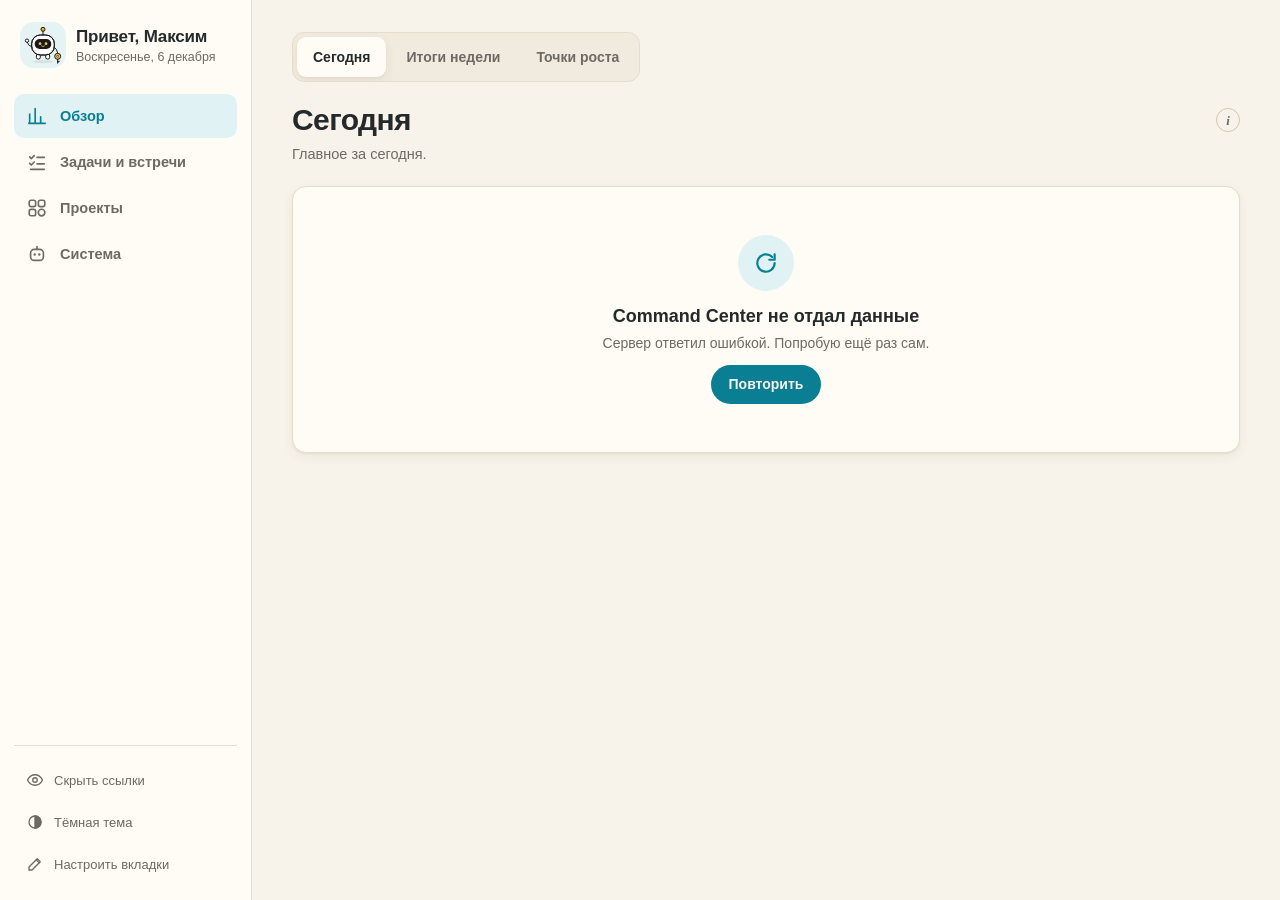
==== commit dada8b5e: "Меню Command Center: 4 раздела вместо 12 вкладок, мёртвые экраны убраны Max 2026-11-25 «убери только" ====
--- a/builder/mac-mini-dashboard/index.html
+++ b/builder/mac-mini-dashboard/index.html
@@ -6054,15 +6054,6 @@
 .kb-archive summary { cursor: pointer; min-height: 44px; align-content: center; font-weight: 600; }
 .kb-archive .kb-card-title { text-decoration: line-through; color: var(--mm-muted); }
 .kb-empty { margin: 3px 0; color: var(--mm-muted); font-size: 14px; }
-.kb-card { transition: opacity .2s; }
-.kb-card.is-busy { opacity: .6; }
-.kb-card-note { margin: 4px 0 0; font-size: 13px; color: var(--mm-muted); }
-.kb-card-note:empty { display: none; }
-.kb-card-note.is-error { color: var(--mm-warning); font-weight: 600; }
-.kb-toast { position: fixed; z-index: 60; left: 50%; bottom: max(18px, env(safe-area-inset-bottom)); transform: translateX(-50%); display: flex; gap: 14px; align-items: center; max-width: min(560px, calc(100vw - 32px)); padding: 6px 8px 6px 16px; border-radius: 12px; color: var(--mm-surface); background: var(--mm-ink); box-shadow: 0 8px 24px rgb(0 0 0 / .18); font-size: 14px; font-weight: 600; }
-.kb-toast span { overflow: hidden; text-overflow: ellipsis; white-space: nowrap; min-width: 0; }
-.kb-toast .kb-action { color: var(--mm-surface); text-decoration: underline; flex: none; }
-@media (prefers-reduced-motion: reduce) { .kb-card { transition: none; } }
 @media (max-width: 760px) {
   .kb-lanes, .kb-form { grid-template-columns: minmax(0,1fr); }
   .kb-toolbar .kb-field { flex: 1 1 125px; }
@@ -6434,19 +6425,12 @@
   </div>
 
   <!-- Navigation -->
+  <!-- Max 2026-11-25 «скомпактуй отделы»: four sections in the menu; every old tab lives on as a sub-tab inside one of them. -->
   <nav class="nav-pills cc-main-nav" aria-label="Command Center sections">
-    <button class="nav-pill active" type="button" aria-controls="section-work" aria-pressed="true" onclick="showSection('work')"><span class="pill-icon" aria-hidden="true"><svg viewBox="0 0 24 24" focusable="false"><use href="#cc-icon-work"/></svg></span><span class="cc-tab-label" data-tab-label="work">Сегодня</span></button>
-    <button class="nav-pill" type="button" aria-controls="section-tasks" aria-pressed="false" onclick="showSection('tasks')"><span class="pill-icon" aria-hidden="true"><svg viewBox="0 0 24 24" focusable="false"><use href="#cc-icon-tasks"/></svg></span><span class="cc-tab-label" data-tab-label="tasks">Задачи</span><span class="pill-badge" id="tasks-badge">12</span></button>
-    <button class="nav-pill" type="button" aria-controls="section-platforms" aria-pressed="false" onclick="showSection('platforms')"><span class="pill-icon" aria-hidden="true"><svg viewBox="0 0 24 24" focusable="false"><use href="#cc-icon-platforms"/></svg></span><span class="cc-tab-label" data-tab-label="platforms">Платформы</span><span class="pill-badge" id="platforms-badge">12</span></button>
-    <button class="nav-pill" type="button" aria-controls="section-documents" aria-pressed="false" onclick="showSection('documents')"><span class="pill-icon" aria-hidden="true"><svg viewBox="0 0 24 24" focusable="false"><use href="#cc-icon-docs"/></svg></span><span class="cc-tab-label" data-tab-label="documents">Документы</span></button>
-    <button class="nav-pill" type="button" aria-controls="section-agents" aria-pressed="false" onclick="showSection('agents')"><span class="pill-icon" aria-hidden="true"><svg viewBox="0 0 24 24" focusable="false"><use href="#cc-icon-agents"/></svg></span><span class="cc-tab-label" data-tab-label="agents">Агенты</span><span class="pill-badge" id="agents-badge"></span></button>
-    <button class="nav-pill" type="button" aria-controls="section-machines" aria-pressed="false" onclick="showSection('machines')"><span class="pill-icon" aria-hidden="true"><svg viewBox="0 0 24 24" focusable="false"><use href="#cc-icon-machines"/></svg></span><span class="cc-tab-label" data-tab-label="machines">Техника</span></button>
-    <button class="nav-pill" type="button" aria-controls="section-context" aria-pressed="false" onclick="showSection('context')"><span class="pill-icon" aria-hidden="true"><svg viewBox="0 0 24 24" focusable="false"><use href="#cc-icon-context"/></svg></span><span class="cc-tab-label" data-tab-label="context">Контекст</span></button>
-    <button class="nav-pill" type="button" aria-controls="section-growth" aria-pressed="false" onclick="showSection('growth')"><span class="pill-icon" aria-hidden="true"><svg viewBox="0 0 24 24" focusable="false"><use href="#cc-icon-growth"/></svg></span><span class="cc-tab-label" data-tab-label="growth">Точки роста</span></button>
-    <button class="nav-pill" type="button" aria-controls="section-weekly" aria-pressed="false" onclick="showSection('weekly')"><span class="pill-icon" aria-hidden="true"><svg viewBox="0 0 24 24" focusable="false"><use href="#cc-icon-weekly"/></svg></span><span class="cc-tab-label" data-tab-label="weekly">Итоги недели</span></button>
-    <button class="nav-pill" type="button" aria-controls="section-media" aria-pressed="false" onclick="showSection('media')"><span class="pill-icon" aria-hidden="true"><svg viewBox="0 0 24 24" focusable="false"><use href="#cc-icon-media"/></svg></span><span class="cc-tab-label" data-tab-label="media">Медиа</span></button>
-    <button class="nav-pill" type="button" aria-controls="section-rules" aria-pressed="false" onclick="showSection('rules')"><span class="pill-icon" aria-hidden="true"><svg viewBox="0 0 24 24" focusable="false"><use href="#cc-icon-rules"/></svg></span><span class="cc-tab-label" data-tab-label="rules">Правила</span></button>
-    <button class="nav-pill" type="button" aria-controls="section-architecture" aria-pressed="false" onclick="showSection('architecture')"><span class="pill-icon" aria-hidden="true"><svg viewBox="0 0 24 24" focusable="false"><use href="#cc-icon-architecture"/></svg></span><span class="cc-tab-label" data-tab-label="architecture">Архитектура</span></button>
+    <button class="nav-pill active" type="button" aria-controls="section-work" aria-pressed="true" data-group-sections="work weekly growth" data-group="overview" onclick="showGroup('overview')"><span class="pill-icon" aria-hidden="true"><svg viewBox="0 0 24 24" focusable="false"><use href="#cc-icon-work"/></svg></span><span class="cc-tab-label" data-tab-label="overview">Обзор</span></button>
+    <button class="nav-pill" type="button" aria-controls="section-tasks" aria-pressed="false" data-group-sections="tasks context" data-group="tasks" onclick="showGroup('tasks')"><span class="pill-icon" aria-hidden="true"><svg viewBox="0 0 24 24" focusable="false"><use href="#cc-icon-tasks"/></svg></span><span class="cc-tab-label" data-tab-label="tasks">Задачи и встречи</span></button>
+    <button class="nav-pill" type="button" aria-controls="section-platforms" aria-pressed="false" data-group-sections="platforms documents media" data-group="projects" onclick="showGroup('projects')"><span class="pill-icon" aria-hidden="true"><svg viewBox="0 0 24 24" focusable="false"><use href="#cc-icon-platforms"/></svg></span><span class="cc-tab-label" data-tab-label="projects">Проекты</span></button>
+    <button class="nav-pill" type="button" aria-controls="section-agents" aria-pressed="false" data-group-sections="agents machines architecture rules" data-group="system" onclick="showGroup('system')"><span class="pill-icon" aria-hidden="true"><svg viewBox="0 0 24 24" focusable="false"><use href="#cc-icon-agents"/></svg></span><span class="cc-tab-label" data-tab-label="system">Система</span></button>
   </nav>
   <!-- Mark 2026-11-06 «лучше на телефоне»: the phone bar shows four tabs and «Ещё», like a native app. -->
   <button type="button" class="cc-more-tab" id="cc-more-tab" aria-haspopup="dialog" aria-controls="cc-more-dialog"><span class="pill-icon" aria-hidden="true"><svg viewBox="0 0 24 24" fill="currentColor" focusable="false"><circle cx="5" cy="12" r="2"/><circle cx="12" cy="12" r="2"/><circle cx="19" cy="12" r="2"/></svg></span><span class="cc-tab-label">Ещё</span></button>
@@ -6521,6 +6505,7 @@
   </div>
 
   <main class="cc-main">
+  <div class="cc-subnav cc-group-subnav" id="cc-group-subnav" role="group" aria-label="Вкладки раздела"></div>
   <section id="section-tasks" class="section" aria-labelledby="kb-title">
     <header class="cc-page-head kb-head">
       <h2 class="cc-page-title" id="kb-title">Задачи</h2>
@@ -6540,7 +6525,6 @@
       <button class="kb-button" type="button" id="kb-refresh">Обновить</button>
     </div>
     <p id="kb-message" role="status" aria-live="polite"></p>
-    <div id="kb-toast" class="kb-toast" role="status" aria-live="polite" hidden></div>
     <div id="kb-board" data-mobile-lane="todo" hidden>
       <div class="kb-switch" role="group" aria-label="Колонка доски">
         <button type="button" aria-pressed="true" aria-controls="kb-todo" data-lane="todo">Сделать <span class="kb-count">0</span></button>
@@ -7744,47 +7728,6 @@
 
   </section>
 
-  <!-- ═══════════════ GENERAL ═══════════════ -->
-  <div id="section-general" class="section">
-    <div class="drag-grid" id="general-grid">
-
-      <div class="drag-widget" data-widget="finances" data-size="normal">
-        <div class="drag-handle" title="Drag to reorder">⋮⋮</div>
-        <div class="card">
-          <div class="card-title collapsible">Finances</div>
-          <div id="finances-container">
-            <div class="finance-row">
-              <div><div class="finance-project">FastData Voice Agent</div><div class="finance-detail">Миграция заказчику</div></div>
-              <div><div class="finance-amount received">+850 EUR</div><div class="finance-amount pending">850 EUR pending</div></div>
-            </div>
-            <div class="finance-row">
-              <div><div class="finance-project">Zerkalo</div><div class="finance-detail">MVP ready, waiting</div></div>
-              <div><div class="finance-amount received">+200 EUR</div></div>
-            </div>
-            <div class="finance-total"><span>Total received</span><span>1 050 EUR</span></div>
-            <div class="finance-total" style="background:var(--orange-bg);margin-top:8px"><span>Pending</span><span style="color:var(--orange)">850 EUR</span></div>
-          </div>
-        </div>
-      </div>
-
-      <div class="drag-widget" data-widget="hooks" data-size="wide">
-        <div class="drag-handle" title="Drag to reorder">⋮⋮</div>
-        <div class="card">
-          <div class="card-title collapsible">Active Hooks</div>
-          <div id="hooks-container">
-            <div class="hook-item"><span class="hook-icon">🔄</span><div class="hook-info"><div class="hook-name">Obsidian auto-pull</div><div class="hook-desc">git pull before reading vault</div></div><span class="hook-event">PreToolUse</span></div>
-            <div class="hook-item"><span class="hook-icon">🔒</span><div class="hook-info"><div class="hook-name">Block secrets</div><div class="hook-desc">.env, credentials, tokens blocked</div></div><span class="hook-event">PreToolUse</span></div>
-            <div class="hook-item"><span class="hook-icon">📤</span><div class="hook-info"><div class="hook-name">Obsidian auto-push</div><div class="hook-desc">git commit+push after MCP writes</div></div><span class="hook-event">PostToolUse</span></div>
-            <div class="hook-item"><span class="hook-icon">🚀</span><div class="hook-info"><div class="hook-name">Maxim-Site auto-deploy</div><div class="hook-desc">git push on file edit (async)</div></div><span class="hook-event">PostToolUse</span></div>
-            <div class="hook-item"><span class="hook-icon">🔁</span><div class="hook-info"><div class="hook-name">Auto-sync all repos</div><div class="hook-desc">Push ObsidianVault, maxim-site, current project</div></div><span class="hook-event">Stop</span></div>
-          </div>
-        </div>
-      </div>
-
-
-    </div>
-  </div>
-
   <!-- ═══════════════ AGENTS ═══════════════ -->
   <div id="section-agents" class="section">
     <header class="cc-page-head">
@@ -8118,15 +8061,6 @@
     </div>
   </div>
 
-  <!-- ═══════════════ LOGS ═══════════════ -->
-  <div id="section-logs" class="section">
-    <div class="card">
-      <div class="card-title">Service Logs</div>
-      <div class="log-tabs" id="log-tabs"></div>
-      <div class="log-output" id="log-output">Select a service to view logs...</div>
-    </div>
-  </div>
-
   </main>
 </div>
 
@@ -8378,7 +8312,6 @@
   ? `${DASHBOARD_API}/api/manager/departments`
   : 'https://command.meshly.fr/api/manager/departments';
 const IS_PUBLIC_DASHBOARD = window.location.hostname === 'command.meshly.fr';
-let currentLogService = null;
 const PIXEL_AGENTS_PIN_KEY = 'command-center.pixel-agents.pinned';
 const PIXEL_AGENTS_VIEW_KEY = 'command-center.pixel-agents.view';
 const IS_LOOPBACK_HEALTH_GATEWAY = window.location.protocol === 'http:'
@@ -8730,16 +8663,17 @@
 }
 
 // Top-level labels are browser-local preferences. Stable routes and aria-controls never change.
-const TAB_NAME_STORAGE_KEY = 'command-center.tab-names.v1';
+const TAB_NAME_STORAGE_KEY = 'command-center.tab-names.v2';
 const TAB_NAME_MAX_CODE_POINTS = 32;
 // Mark 2026-11-06 «меньше вкладок»: the first six are the menu, the rest wait under «Ещё».
-const TAB_NAME_ROUTES = Object.freeze(['work', 'tasks', 'platforms', 'documents', 'agents', 'machines', 'context', 'growth', 'weekly', 'media', 'rules', 'architecture']);
+const TAB_NAME_ROUTES = Object.freeze(['overview', 'tasks', 'projects', 'system']);
 const TAB_NAME_DEFAULTS = Object.freeze(Object.fromEntries(TAB_NAME_ROUTES.map(route => {
   const label = document.querySelector(`[data-tab-label="${route}"]`);
   return [route, label ? label.textContent.trim() : route];
 })));
 let activeTabNames = { ...TAB_NAME_DEFAULTS };
-const TAB_PAGE_TITLE_IDS = Object.freeze({ work: 'mm-title', growth: 'growth-title', agents: 'agents-title', platforms: 'platforms-title', context: 'context-title', documents: 'docxx-title', machines: 'machines-title' });
+// Section names no longer rename page headings: a section holds several pages.
+const TAB_PAGE_TITLE_IDS = Object.freeze({});
 
 function sanitizeTabName(value) {
   const normalized = String(value ?? '').normalize('NFC')
@@ -8930,7 +8864,7 @@
 
 // Mark 2026-10-26: menu items can be dragged into any order; on a phone a long press picks one up.
 // The order is a browser-local preference like the names. Routes and onclick handlers never change.
-const TAB_ORDER_STORAGE_KEY = 'command-center.tab-order.v1';
+const TAB_ORDER_STORAGE_KEY = 'command-center.tab-order.v2';
 const TAB_ORDER_LONG_PRESS_MS = 380;
 const TAB_ORDER_MOVE_SLOP = 8;
 const tabOrderNav = document.querySelector('.cc-main-nav');
@@ -8957,8 +8891,8 @@
 // Mark 2026-11-06 «ставь 6 вкладок … переносить в «Ещё» или выносить из «Ещё» … и убрать «Ещё»»:
 // how many of his tabs (in his order) are the menu; the rest wait in «Ещё». All of them = no «Ещё».
 // A browser-local preference like the order. The phone bar has room for four and keeps its own «Ещё».
-const TAB_MENU_STORAGE_KEY = 'command-center.tab-menu-count.v1';
-const TAB_MENU_DEFAULT = 6;
+const TAB_MENU_STORAGE_KEY = 'command-center.tab-menu-count.v2';
+const TAB_MENU_DEFAULT = 4;
 let tabMenuCount = (() => {
   try {
     const saved = Number(localStorage.getItem(TAB_MENU_STORAGE_KEY));
@@ -10369,7 +10303,6 @@
   const dateFormat = new Intl.DateTimeFormat('ru-RU', {day:'numeric', month:'short', year:'numeric', timeZone:'UTC'});
   const parisDate = new Intl.DateTimeFormat('sv-SE', {timeZone:'Europe/Paris', year:'numeric', month:'2-digit', day:'2-digit'});
   let cards = [], generation = 0, pending = false, draft = null;
-  const busy = new Set();
   function node(tag, className, value) {
     const el = document.createElement(tag);
     el.className = className;
@@ -10384,7 +10317,6 @@
   function lock() {
     generation++;
     pending = false;
-    busy.clear();
     cards = [];
     draft = null;
     board.hidden = true;
@@ -10419,11 +10351,7 @@
     check.type = 'checkbox';
     check.checked = done;
     check.setAttribute('aria-label', (done ? 'Вернуть задачу ' : 'Завершить задачу ') + card.title);
-    // Mark 2026-11-25 «не тыкаются для завершения кнопки»: the box used to snap back while GitHub answered
-    // (~2 s) with the only status line at the top of the page. Now it stays ticked, the card shows its own
-    // status, and a second click while saving is not lost.
-    check.onchange = () => update(card, {status:done ? 'todo' : 'done'}, row);
-    if (busy.has(card.id)) { row.classList.add('is-busy'); check.disabled = true; check.checked = !done; }
+    check.onchange = () => { check.checked = done; update(card, {status:done ? 'todo' : 'done'}); };
     label.append(check);
     const body = node('div','kb-card-body');
     const validLink = /^https:\/\/github\.com\//i.test(card.url || '');
@@ -10444,16 +10372,13 @@
       function action(text, changes) {
         const button = node('button','kb-action',text);
         button.type = 'button';
-        button.onclick = () => update(card,changes,row);
+        button.onclick = () => update(card,changes);
         actions.append(button);
       }
       action(card.status === 'todo' ? 'Начать' : 'В список', {status:card.status === 'todo' ? 'doing' : 'todo'});
       action(card.plan === today ? 'Убрать из дня' : 'В план дня', {plan:card.plan === today ? '' : today});
       body.append(actions);
     }
-    const note = node('p','kb-card-note');
-    note.setAttribute('role','status');
-    body.append(note);
     row.dataset.taskId = String(card.id);
     row.append(label,body);
     return row;
@@ -10515,70 +10440,20 @@
       if (active()) { cards = result; draw(); }
     });
   }
-  function cardNote(row, text, bad) {
-    const note = row && row.querySelector('.kb-card-note');
-    if (note) { note.textContent = text; note.classList.toggle('is-error', Boolean(bad)); }
-  }
-  function toast(text, undo) {
-    const box = byId('toast');
-    box.replaceChildren(node('span','',text));
-    if (undo) {
-      const button = node('button','kb-action','Вернуть');
-      button.type = 'button';
-      button.onclick = () => { box.hidden = true; undo(); };
-      box.append(button);
-    }
-    box.hidden = false;
-    clearTimeout(toast.timer);
-    toast.timer = setTimeout(() => { box.hidden = true; }, 6000);
-  }
-  // One card at a time per card, not one action for the whole board: a slow GitHub answer for one task
-  // must not swallow a click on another. A stale revision (Jarvis or an agent touched the issue) is
-  // re-read and retried once instead of asking for «Обновить».
-  async function update(card, changes, row) {
-    if (busy.has(card.id)) return;
-    const current = generation;
-    const active = () => generation === current;
-    busy.add(card.id);
-    if (row) { row.classList.add('is-busy'); row.querySelectorAll('input,button').forEach(el => { el.disabled = true; }); }
-    cardNote(row, 'Сохраняю…');
-    const send = base => api({action:'update_task', id:base.id, revision:base.revision, ...changes});
-    try {
-      let updated;
-      try { updated = await send(card); }
-      catch (error) {
-        if (error.status !== 409) throw error;
-        const fresh = (await read()).find(item => item.id === card.id);
-        if (!fresh) throw error;
-        updated = fresh.status === changes.status && changes.plan === undefined ? fresh : await send(fresh);
-      }
+  function update(card, changes) {
+    perform('Сохраняю…', async active => {
+      const updated = await api({action:'update_task', id:card.id, revision:card.revision, ...changes});
       if (!active()) return;
-      busy.delete(card.id);
       cards = cards.map(item => item.id === updated.id ? updated : item);
       if (updated.status !== 'done' && changes.status) selectLane(updated.status);
       draw();
-      if (changes.status === 'done') {
-        toast('✅ Готово: ' + updated.title, () => update(updated, {status:'todo'}));
-      } else if (changes.status) {
-        toast(changes.status === 'doing' ? 'В работе: ' + updated.title : 'Вернул в список: ' + updated.title);
-      } else {
-        toast(changes.plan ? 'В плане дня: ' + updated.title : 'Убрал из плана дня: ' + updated.title);
-      }
-      const next = [...board.querySelectorAll('.kb-card')].find(r => r.dataset.taskId === String(updated.id));
+      const next = [...board.querySelectorAll('.kb-card')].find(row => row.dataset.taskId === String(updated.id));
       const focus = next?.querySelector('input');
       if (focus && focus.getClientRects().length) focus.focus({preventScroll:true});
-    } catch (error) {
-      busy.delete(card.id);
-      if (!active()) return;
-      if (error.status === 401 || error.status === 403) {
-        lock(); message.textContent = 'Войди в Командный центр как владелец и нажми «Обновить».';
-        return;
-      }
-      if (row) { row.classList.remove('is-busy'); row.querySelectorAll('input,button').forEach(el => { el.disabled = false; }); }
-      const box = row && row.querySelector('input[type=checkbox]');
-      if (box) box.checked = card.status === 'done';
-      cardNote(row, error.status === 400 ? error.message : 'Не сохранилось. Нажми ещё раз.', true);
-    }
+      else if (updated.status === 'done') byId('archive').querySelector('summary').focus({preventScroll:true});
+      else view.focus({preventScroll:true});
+      return 'Задача обновлена.';
+    });
   }
   form.onsubmit = e => {
     e.preventDefault();
@@ -10607,6 +10482,41 @@
   });
 })();
 
+// Max 2026-11-25 «скомпактуй отделы, чтобы в них были все функции»: the old tabs are grouped into four
+// sections. Each section shows its tabs as a row on top of the page; every tab and ?tab= link still works.
+const CC_GROUPS = Object.freeze([
+  { id: 'overview', tabs: [['work', 'Сегодня'], ['weekly', 'Итоги недели'], ['growth', 'Точки роста']] },
+  { id: 'tasks', tabs: [['tasks', 'Задачи'], ['context', 'Встречи и контекст']] },
+  { id: 'projects', tabs: [['platforms', 'Платформы'], ['documents', 'Документы'], ['media', 'Медиа']] },
+  { id: 'system', tabs: [['agents', 'Агенты'], ['machines', 'Техника'], ['architecture', 'Архитектура'], ['rules', 'Правила']] },
+]);
+const ccGroupLast = {};
+
+function ccGroupOf(section) {
+  return CC_GROUPS.find(group => group.tabs.some(([route]) => route === section)) || null;
+}
+
+function showGroup(id) {
+  const group = CC_GROUPS.find(item => item.id === id);
+  if (!group) return;
+  showSection(ccGroupLast[id] || group.tabs[0][0]);
+}
+
+function renderGroupSubnav(group, active) {
+  const bar = document.getElementById('cc-group-subnav');
+  if (!bar) return;
+  bar.hidden = group.tabs.length < 2;
+  bar.replaceChildren(...group.tabs.map(([route, label]) => {
+    const button = document.createElement('button');
+    button.type = 'button';
+    button.textContent = label;
+    button.setAttribute('aria-controls', 'section-' + route);
+    button.setAttribute('aria-pressed', route === active ? 'true' : 'false');
+    button.addEventListener('click', () => showSection(route));
+    return button;
+  }));
+}
+
 function showSection(name) {
   const isMachine = ['mac-mini', 'air', 'pro'].includes(name);
   if (isMachine) selectedMachine = name;
@@ -10619,7 +10529,10 @@
   });
   const section = document.getElementById('section-' + parent);
   section.classList.add('active');
-  const trigger = document.querySelector(`.cc-main-nav [aria-controls="section-${parent}"]`);
+  // Max 2026-11-25: the menu holds four sections; the open tab lights up the section that holds it.
+  const group = ccGroupOf(parent);
+  const trigger = group ? document.querySelector(`.cc-main-nav [data-group="${group.id}"]`) : null;
+  if (group) { ccGroupLast[group.id] = parent; renderGroupSubnav(group, parent); }
   if (trigger) {
     trigger.classList.add('active');
     trigger.setAttribute('aria-pressed', 'true');
@@ -10633,7 +10546,6 @@
     machineTrigger.setAttribute('aria-pressed', 'true');
   }
   if (parent === 'agents' && ownerDecisionsReady) refreshOwnerDecisions(true);
-  if (name === 'logs' && !currentLogService) loadLogTabs();
   // Deferred: ?tab=work calls showSection before the MAIN MANAGER block is initialised.
   if (name === 'work') setTimeout(openMainManager, 0);
   if (name === 'growth') setTimeout(loadGrowth, 0);
@@ -10661,7 +10573,7 @@
   if (INITIAL_SECTION === 'agents' && ['watchers', 'campus', 'decisions'].includes(agentsView)) showAgentsView(agentsView);
 } else {
   const firstTab = tabOrderButtons()[0];
-  showSection(firstTab ? tabOrderRoute(firstTab) : 'work');
+  showGroup(firstTab ? tabOrderRoute(firstTab) : 'overview');
 }
 
 function initPixelAgentsFrame() {
@@ -15758,32 +15670,6 @@
   setTimeout(refreshPro, 1500);
 }
 
-// ─── Logs ───
-async function loadLogTabs() {
-  if (IS_PUBLIC_DASHBOARD) {
-    document.getElementById('log-tabs').innerHTML = '';
-    document.getElementById('log-output').textContent = 'Logs are available from the private/local dashboard only.';
-    return;
-  }
-  const data = await fetchJSON(LOCAL_API, '/api/all');
-  if (!data) return;
-  const svcs = data.services_detailed || data.services || [];
-  document.getElementById('log-tabs').innerHTML = svcs
-    .filter(s => s.log)
-    .map(s => `<button class="log-tab" onclick="loadLogs('${s.label}', this)">${s.name}</button>`)
-    .join('');
-}
-
-async function loadLogs(label, btn) {
-  currentLogService = label;
-  document.querySelectorAll('.log-tab').forEach(t => t.classList.remove('active'));
-  if (btn) btn.classList.add('active');
-  const data = await fetchJSON(LOCAL_API, '/api/logs/' + label);
-  const el = document.getElementById('log-output');
-  el.textContent = data ? data.log : 'Failed to load logs';
-  el.scrollTop = el.scrollHeight;
-}
-
 // ─── AI Island ───
 const ISLAND_NODE_LABELS = {
   you: 'You',
@@ -17903,7 +17789,6 @@
 initPixelAgentsPin();
 initDragDrop();
 setInterval(refreshAll, 5000);
-setInterval(() => { if (currentLogService) loadLogs(currentLogService); }, 10000);
 
 // ── «Точки роста» ──
 // Areas Mark wants to grow into, read by the server from his Obsidian note. Progress is the share of
